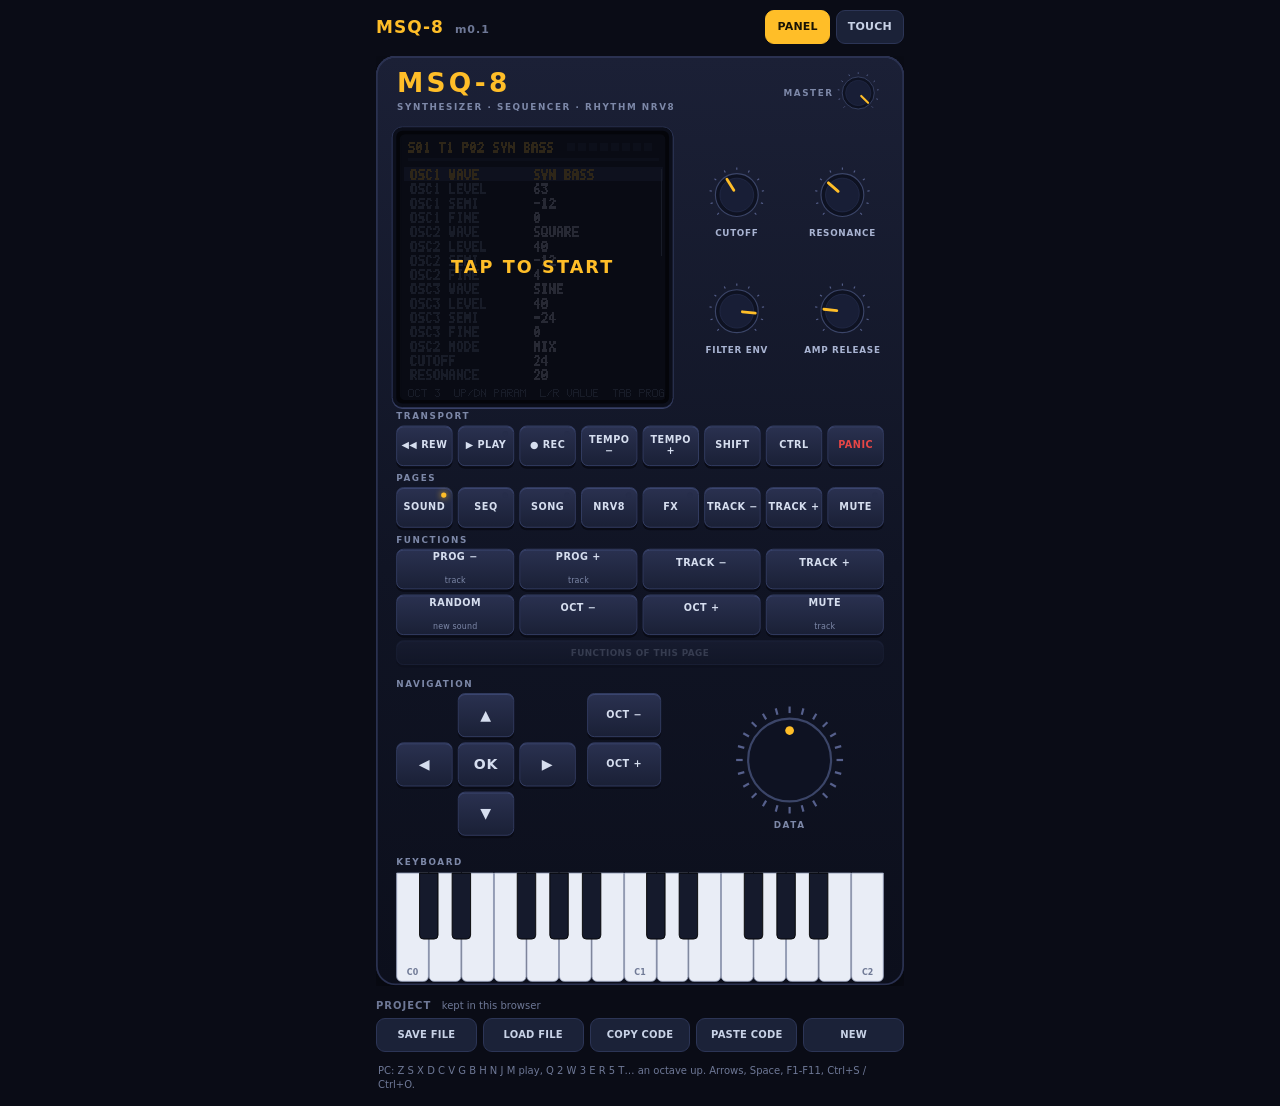
==== msq8-single.html @ dc90cc41 "MSQ-8 web: the built page Co-Authored-By: Claude Sonnet 5.5 <noreply@anthropic.com>" ====
<!doctype html>
<html lang="fr">
<head>
<meta charset="utf-8">
<meta name="viewport" content="width=device-width, initial-scale=1, maximum-scale=1, user-scalable=no, viewport-fit=cover">
<meta name="theme-color" content="#0a0c16">
<meta name="apple-mobile-web-app-capable" content="yes">
<meta name="mobile-web-app-capable" content="yes">
<title>MSQ-8 Synth</title>
<style>
:root {
  --bg: #0a0c16;
  --panel: #12172a;
  --key: #1b2238;
  --key-edge: #2c3556;
  --text: #c8d2e6;
  --dim: #6e7896;
  --amber: #ffbe28;
  --green: #50dc78;
  --red: #e64646;
  --white-key: #e9edf6;
  color-scheme: dark;
  --black-key: #151a2c;
}

* { box-sizing: border-box; }

html, body {
  margin: 0;
  background: var(--bg);
  color: var(--text);
  font: 600 13px/1.2 system-ui, -apple-system, "Segoe UI", Roboto, sans-serif;
  -webkit-tap-highlight-color: transparent;
  -webkit-user-select: none;
  user-select: none;
  overscroll-behavior: none;
}

#app {
  max-width: 520px;
  margin: 0 auto;
  padding-block: max(8px, env(safe-area-inset-top, 0px)) calc(14px + env(safe-area-inset-bottom, 0px));
  padding-inline: 16px;
}

header {
  display: flex;
  align-items: center;
  justify-content: space-between;
  padding: 2px 0 8px;
}
.brand { font-size: 17px; letter-spacing: .06em; }
.brand b { color: var(--amber); }
#ver { color: var(--dim); font-size: 11px; margin-left: 4px; }
.tag { color: var(--dim); font-size: 10px; letter-spacing: .1em; text-transform: uppercase; }
[hidden] { display: none !important; }

.btn {
  appearance: none;
  -webkit-appearance: none;
  min-height: 46px;
  padding: 6px 4px;
  background: var(--key);
  border: 1px solid var(--key-edge);
  border-radius: 9px;
  color: var(--text);
  font: inherit;
  font-size: 12px;
  letter-spacing: .02em;
  touch-action: none;
  cursor: pointer;
}
.btn.small { min-height: 34px; padding: 4px 11px; font-size: 11px; }
.btn.on, .btn:active { background: #3a3220; border-color: var(--amber); color: var(--amber); }
.btn.latched { background: #3a3220; border-color: var(--amber); color: var(--amber); }
.btn.live { background: #17382a; border-color: var(--green); color: var(--green); }
.btn.rec { background: #3c1a1e; border-color: var(--red); color: var(--red); }
.btn.tab-active { background: var(--amber); border-color: var(--amber); color: #1a1405; }
.btn.warn { background: #3c1a1e; border-color: var(--red); color: var(--red); }

#screenwrap { position: relative; }
#screen {
  display: block;
  width: 100%;
  aspect-ratio: 1;
  image-rendering: pixelated;
  background: #000;
  border-radius: 8px;
  border: 1px solid var(--key-edge);
}
#start {
  position: absolute;
  inset: 0;
  width: 100%;
  border: 0;
  border-radius: 8px;
  background: rgba(10, 12, 22, .82);
  color: var(--amber);
  font: 700 22px/1 system-ui, sans-serif;
  letter-spacing: .12em;
}
#start.hidden { display: none; }

.row { display: grid; gap: 6px; margin-top: 8px; }
#pages { display: grid; grid-template-columns: repeat(5, 1fr); gap: 6px; margin-top: 8px; }
#transport { display: grid; grid-template-columns: repeat(7, 1fr); gap: 6px; margin-top: 8px; }

#nav { display: grid; grid-template-columns: 1fr 96px; gap: 8px; margin-top: 8px; align-items: stretch; }
#dpad {
  display: grid;
  grid-template-columns: repeat(3, 1fr);
  grid-template-rows: repeat(3, 50px);
  gap: 6px;
}
#dpad .btn { min-height: 0; font-size: 18px; }
#mods { display: grid; grid-template-rows: 1fr 1fr 1fr; gap: 6px; }

#shortcuts { display: grid; grid-template-columns: repeat(4, 1fr); gap: 6px; margin-top: 8px; }
#shortcuts .btn { font-size: 11px; line-height: 1.15; }
#shortcuts .btn small { display: block; color: var(--dim); font-weight: 500; font-size: 9px; margin-top: 2px; }
#shortcuts .btn.on small { color: var(--amber); }

#keys { margin-top: 10px; }
#pianobar { display: grid; grid-template-columns: 70px 1fr 70px; gap: 6px; align-items: center; margin-bottom: 6px; }
#pianobar .mid { text-align: center; color: var(--dim); font-size: 11px; }
#pianobar .btn { min-height: 34px; }

#piano {
  position: relative;
  display: flex;
  height: 132px;
  touch-action: none;
}
.white {
  flex: 1;
  background: var(--white-key);
  border: 1px solid #9aa3bd;
  border-radius: 0 0 6px 6px;
  color: #707a96;
  font-size: 9px;
  display: flex;
  align-items: flex-end;
  justify-content: center;
  padding-bottom: 4px;
  touch-action: none;
}
.white.on { background: var(--amber); color: #1a1405; }
.black {
  position: absolute;
  top: 0;
  height: 62%;
  width: 5.4%;
  background: var(--black-key);
  border: 1px solid #000;
  border-radius: 0 0 5px 5px;
  z-index: 2;
  touch-action: none;
}
.black.on { background: var(--amber); }

#pads, #stutters { display: grid; grid-template-columns: repeat(4, 1fr); gap: 6px; }
#pads { display: none; }
#pads .label { grid-column: 1 / -1; color: var(--dim); font-size: 10px; letter-spacing: .1em; margin: 6px 0 -2px; }
#pads .btn { min-height: 58px; font-size: 12px; }
.pad0 { border-bottom: 4px solid #eb5046; }
.pad1 { border-bottom: 4px solid #f0963c; }
.pad2 { border-bottom: 4px solid #ebd746; }
.pad3 { border-bottom: 4px solid #eb6eaa; }
.pad4 { border-bottom: 4px solid #50d2dc; }
.pad5 { border-bottom: 4px solid #5a82f0; }
.pad6 { border-bottom: 4px solid #6edc78; }
.pad7 { border-bottom: 4px solid #b478f0; }
.stut { border-top: 3px solid var(--red); }

.hint { color: var(--dim); font-size: 10px; font-weight: 500; margin: 12px 2px 0; line-height: 1.4; }

@media (min-width: 700px) {
  #app { max-width: 560px; }
}

#project { margin-top: 14px; }
#project .label { color: var(--dim); font-size: 10px; letter-spacing: .1em; margin-bottom: 6px; }
#autosaved { color: var(--dim); font-weight: 500; letter-spacing: 0; margin-left: 6px; }
#projbtns { display: grid; grid-template-columns: repeat(5, 1fr); gap: 6px; }
#projbtns .btn { padding-inline: 2px; font-size: 10px; }
#pastebox { display: grid; gap: 6px; margin-top: 8px; }
#code {
  width: 100%;
  min-width: 0;
  resize: vertical;
  background: var(--panel);
  color: var(--text);
  border: 1px solid var(--key-edge);
  border-radius: 8px;
  padding: 8px;
  font: 11px/1.3 ui-monospace, Menlo, Consolas, monospace;
  -webkit-user-select: text;
  user-select: text;
}

/* ---------------------------------------------------------------- the front panel view */
.views { display: flex; gap: 6px; }
#panelview { margin-top: 4px; }
#stage { position: relative; width: 100%; overflow: hidden; }
#device {
  position: absolute;
  top: 0;
  width: 600px;
  height: 1056px;
  transform-origin: 0 0;
  background: linear-gradient(180deg, #1b2036 0%, #101424 55%, #0c0f1c 100%);
  border-radius: 22px;
  box-shadow: inset 0 0 0 2px #2a3150, inset 0 2px 0 #3a4268, 0 12px 30px rgba(0, 0, 0, .5);
}
#device > * { position: absolute; }
.legend {
  color: #7d88a8;
  font: 600 10px/12px system-ui, -apple-system, "Segoe UI", sans-serif;
  letter-spacing: .18em;
  text-transform: uppercase;
  white-space: nowrap;
  pointer-events: none;
}
.legend.logo { font: 800 30px/34px system-ui, -apple-system, "Segoe UI", sans-serif; letter-spacing: .12em; color: var(--amber); }

.bezel { background: #04050a; border: 1px solid #2c3556; border-radius: 12px; box-shadow: inset 0 0 0 4px #0b0e1a, 0 1px 0 #3a4268; }
.bezel canvas { position: absolute; width: 300px; height: 300px; image-rendering: pixelated; border-radius: 4px; background: #000; }
.pstart {
  position: absolute;
  inset: 8px;
  border: 0;
  border-radius: 6px;
  background: rgba(10, 12, 22, .85);
  color: var(--amber);
  font: 700 20px/1 system-ui, sans-serif;
  letter-spacing: .12em;
}
.pstart.hidden { display: none; }

.pbtn {
  display: flex;
  align-items: center;
  justify-content: center;
  flex-direction: column;
  gap: 2px;
  text-align: center;
  padding: 2px;
  background: linear-gradient(#2a3150, #1a2036);
  border: 1px solid #38426a;
  border-radius: 8px;
  color: #d6deef;
  font: 700 11px/1.1 system-ui, -apple-system, "Segoe UI", sans-serif;
  letter-spacing: .05em;
  box-shadow: 0 3px 0 #090b16, inset 0 1px 0 #3b4670;
  touch-action: none;
  cursor: pointer;
  -webkit-user-select: none;
  user-select: none;
}
.pbtn.on { transform: translateY(2px); box-shadow: 0 1px 0 #090b16; border-color: var(--amber); color: var(--amber); }
.pbtn.latched { border-color: var(--amber); color: var(--amber); background: linear-gradient(#3a3220, #2a2416); }
.pbtn.warn { color: var(--red); }
.pbtn.empty { opacity: .28; pointer-events: none; }
.pbtn.more { font-size: 10px; color: #9aa6c6; }
.pbtn.dp { font-size: 16px; }
.pbtn .leg { pointer-events: none; }
.pbtn .hint { color: #7d88a8; font-weight: 500; font-size: 9px; letter-spacing: .02em; pointer-events: none; }
.pbtn .led { position: absolute; top: 5px; right: 6px; width: 6px; height: 6px; border-radius: 50%; background: #262d4a; pointer-events: none; }
.pbtn.green .led.lit { background: var(--green); box-shadow: 0 0 7px var(--green); }
.pbtn.red .led.lit { background: var(--red); box-shadow: 0 0 7px var(--red); }
.pbtn.amber .led.lit { background: var(--amber); box-shadow: 0 0 7px var(--amber); }
.pbtn { position: absolute; }

.knob, .wheel { touch-action: none; cursor: ns-resize; -webkit-user-select: none; user-select: none; }
.wheel { cursor: ew-resize; }
.knob svg, .wheel svg { display: block; width: 100%; height: 100%; overflow: visible; }
.kb { fill: #0e1222; stroke: #3b4568; stroke-width: 2; }
.hi { fill: #181e36; stroke: #2a3354; stroke-width: 1; }
.tick { stroke: #56608c; stroke-width: 2; }
.ptr { stroke: var(--amber); stroke-width: 5; stroke-linecap: round; }
.dot { fill: var(--amber); }
.klabel {
  text-align: center;
  font: 600 10px/1.15 system-ui, -apple-system, "Segoe UI", sans-serif;
  color: #a9b4d2;
  letter-spacing: .08em;
  text-transform: uppercase;
  pointer-events: none;
}

.pkeys { display: flex; touch-action: none; }
.pkeys .white { height: 124px; }
.pkeys .black { height: 76px; width: 22px; }
.ppads { display: grid; grid-template-columns: repeat(4, 134px); grid-template-rows: 54px 54px 22px 54px 54px; gap: 6px; touch-action: none; }
.ppads .legend { align-self: end; }
.ppad {
  display: flex;
  align-items: center;
  justify-content: center;
  background: linear-gradient(#2a3150, #1a2036);
  border: 1px solid #38426a;
  border-radius: 8px;
  color: #d6deef;
  font: 700 13px/1 system-ui, sans-serif;
  letter-spacing: .06em;
  box-shadow: 0 3px 0 #090b16;
  touch-action: none;
  cursor: pointer;
}
.ppad.on { transform: translateY(2px); box-shadow: none; color: var(--amber); border-color: var(--amber); }
</style>
</head>
<body>
<div id="app">
  <header>
    <div class="brand"><b>MSQ-8</b> <span id="ver"></span></div>
    <div class="views" role="group" aria-label="View">
      <button class="btn small" id="vPanel" type="button">PANEL</button>
      <button class="btn small" id="vTouch" type="button">TOUCH</button>
    </div>
  </header>

  <div id="touchview">
    <div id="screenwrap">
      <canvas id="screen" width="240" height="240"></canvas>
      <button class="js-start" id="start" type="button">TAP TO START</button>
    </div>

    <nav id="pages" aria-label="Pages"></nav>

    <section id="transport" aria-label="Transport"></section>

    <section id="nav" aria-label="Navigation">
      <div id="dpad"></div>
      <div id="mods"></div>
    </section>

    <section id="shortcuts" aria-label="Raccourcis"></section>

    <section id="keys" aria-label="Clavier">
      <div id="pianobar"></div>
      <div id="piano"></div>
      <div id="pads"></div>
    </section>
  </div>

  <div id="panelview" hidden>
    <div id="stage"><div id="device"></div></div>
  </div>

  <section id="project" aria-label="Projet">
    <div class="label">PROJECT <span id="autosaved">kept in this browser</span></div>
    <div id="projbtns">
      <button class="btn small" id="btnSave" type="button">SAVE FILE</button>
      <button class="btn small" id="btnLoad" type="button">LOAD FILE</button>
      <button class="btn small" id="btnCopy" type="button">COPY CODE</button>
      <button class="btn small" id="btnPaste" type="button">PASTE CODE</button>
      <button class="btn small" id="btnNew" type="button">NEW</button>
    </div>
    <div id="pastebox" hidden>
      <textarea id="code" rows="4" spellcheck="false" autocomplete="off" placeholder="Paste a project code here"></textarea>
      <button class="btn small" id="btnCodeLoad" type="button">LOAD THIS CODE</button>
    </div>
  </section>

  <p class="hint">PC: Z S X D C V G B H N J M play, Q 2 W 3 E R 5 T… an octave up. Arrows, Space, F1-F11, Ctrl+S / Ctrl+O.</p>
  <input type="file" id="file" accept=".msq8,.txt,application/octet-stream,text/plain" hidden>
</div>
<script>window.MSQ_WASM_B64 = "AGFzbQEAAAABsQEbYAN/f38Bf2ADf35/AX9gAX8Bf2AEf35/fwF/YAR/f39/AX9gAABgAX8AYAABf2ACf38AYAV/f39/fwBgA39/fwBgAn9/AX9gB39/f39/f38Bf2AEf39/fwBgB39/f39/f38AYAV/f39/fwF/YAJ/fwF9YAF/AX1gBn9/f39/fwBgA39/fwF9YAF8AX1gAn1/AX9gAX0BfWACf30BfWACfX0BfWACfH8BfGADf35/[base64]/AUGAgMAAC38AQQALB/[base64]/[base64]/[base64]/WAAGpBIBCKgYCAAAsQAEHQxtWAACAAEIyBgIAACxwAQdDG1YAAEI2BgIAAQwAAekSUQwAAAD+S/AALrRICCX8FfSOAgICAAEGACGsiACSAgICAAAJAQQAtALCU9YAADQBBueAAIQFBwJT1gAAhAkEAIQMDQAJAAkAgA0EecUEERw0AQcAAQSAgA0EERhshBEEAIQUgACEGA0AgBkMAAIA/QwAAgL8gBSAESRs4AgAgBkEMakMAAIA/QwAAgL8gBUEDaiAESRs4AgAgBkEIakMAAIA/QwAAgL8gBUECaiAESRs4AgAgBkEEakMAAIA/[base64]/AsAQQEhB0ECIQgDQCAHsyEJAkACQAJAAkACQAJAAkACQAJAAkACQAJAAkACQAJAAkACQAJAAkACQAJAAkACQAJAAkACQAJAAkACQAJAAkACQCADDiAAAQIDHx8EBQYHCAkKCwwNDg8QHxESExQVFhcYGRobHB8LIAdBAUcNHkMAAIA/IQoMHQtDAACAPyAJlSEKDBsLIAdBAXFFDRxDAACAPyAJlSEKDBoLIAdBAXFFDRtDAACAPyAHIAdss5UiCowgCiAHQQJxGyEKDBkLIAdBCEsNGkGvASAHQX9qIgVB/wFxdkEBcUUNGiAFQQJ0QeCZwIAAaioCACEKDBkLIAdBCEsNGUGVASAHQX9qIgVB/wFxdkEBcUUNGSAFQQJ0QYCawIAAaioCACEKDBgLIAdBDksNGEEBIAd0QaqSAXFFDRhDAACAPyAJQ5qZGT6UQwAAgD+SlSEKDBYLIAlDCtejvJRDAACAP5JDAACAPyAJQ2Zmpj+UlZQhCgwVC0MAAIA/Q2Zm5j4gB0EBcRsgCZUiCkOamZk+lCAKIAdBDksbIQoMFAtDAAAAACEKAkAgB0EBcUUNAEMAAIA/IAlDzcxMPxCygYCAAJUhCgsgB0EVTQ0TDBULQwAAgD8gCZUgB0F7arJDAABAQJUiCiAKjJQQsIGAgABDMzOzP5RDzczMPpKUIQoMEgsgB0EFSw0TQRcgB0F/aiIFQf8BcXZBAXFFDRMgBUECdEGgmsCAAGoqAgAhCgwSC0MAAIA/IQoCQAJAIAdBf2oOChMUFAEUFBQUFAAUC0OPwvU9IQoMEgtDzcwMPyEKDBELIAdBB0sNEUHvACAHQX9qIgVB/wFxdkEBcUUNESAFQQJ0QbSawIAAaioCACEKDBALAkAgB0ECTw0AQ83MTD4hCgwQC0MAAIA/IAlDmpkZPxCygYCAAJUgB0F5arJDAADAQJUiCiAKjJQQsIGAgACUIQoMDgtDAAAAACEKAkAgB0EDcUEBRw0AQwAAgD8gCZGVIQoLIAdBIU0NDQwPCyAHQRdLDQ5BASAHdEGu0agEcUUNDkMAAIA/IAlDzczMPhCygYCAAJUhCgwMCwJAIAdBeGpBDEsNAEMAAIA/IAlDmpmZPhCygYCAAJVDAAAAP5QhCgwMCyAHQQRPDQ1DzcxMPiEKDAwLIAdBAXENDEMAAIA/IAmVIQoMCgsgB0ERTw0LQwAAgD8hCgwKCyAHQQ1LDQpBASAHdEGi0QBxRQ0KQwAAgD8gCZUhCgwICyAHQQhLDQlDAACAPyAHIAdss5UhCgwHCwJAIAdBAUYNAENmZmY/IAmVIQoMBwtDAACAPyEKDAcLIAlDAADcQpQiCkMAAJbEkkMAAFxDlSILIAuMlBCwgYCAAEMzMzM/lCAKQwAASMSSQwAAIEOVIgogCoyUELCBgIAAkiAJQ83MTD2UQwAAgD+SlSEKDAULIAlDAADcQpQiCkMAAPrEkkMAAIJDlSILIAuMlBCwgYCAAEOamRk/lCAKQwAAyMOSQwAA8EKVIgogCoyUELCBgIAAkiAJQ83MTD2UQwAAgD+SlSEKDAQLIAlDAADcQpQiCkMAQBzFkkMAAJZDlSILIAuMlBCwgYCAAEOamRk/lCAKQwAAlsOSQwAAyEKVIgogCoyUELCBgIAAkiAJQ83MTD2UQwAAgD+SlSEKDAMLIAlDAADcQpQiCkMAAGHEkkMAACBDlSILIAuMlBCwgYCAAEMzMzM/lCAKQwAA+sOSQwAAAkOVIgogCoyUELCBgIAAkiAJQ83MTD2UQwAAgD+SlSEKDAILIAlDAADcQpQiCkMAAC/EkkMAAAxDlSILIAuMlBCwgYCAAEMAAAA/[base64]/kKUIglDAAAAv0MAAAA/[base64]/gA7AAkCQAJAAkACQAJAAkAgAUEGbw4FAAECAwQFCyAAQR46ABggAEGoHDsAFiAAQYK80Ac2ABEgAEKB/oDQn+CNgAc3AAkgAEEALQDclMCAADoACCAAQQApANSUwIAANwAADwsgAEEMOgAnIABBlig7ACUgAEGUCjsAIiAAQQw6ACAgAEGeKDsAHiAAQb/[base64]/7wwQI2ABogAEEKOgAYIABBrQY7ABYgAEGY0DA2ABEgAEKf/oDYr8OMgAU3AAkgAEGSDDsAKCAAQQAvAJ2KwIAAOwAEIABBACgAmYrAgAA2AAAPCyAAQtOyuZqEhJMiNwAAIABBBzoADyAAQYH+ADsADSAAQYHQADYACSAAQQo6ABggAEKAgICAgKDAmwY3ABAPCyAAQTI6ACwgAEEMOgAYIABBtAQ7ABYgAEEANgARIABCj/6AgODBh4YCNwAJIABCxdzAypTI0yc3AAAgAEEZOgAgIABBptoAOwAeIABBv9A8NgAaC+MCAQZ/I4CAgIAAQRBrIgEkgICAgAAQm4CAgAAgAEEAQdzZDPwLACAAQRA2AtDZDEEBIQJBACEDQQAhBANAIAAgA2ohBQJAAkAgAkF/[base64]//gA7ALgOIABCv/78+fPnz58/NwCwDiAAQboOahCUgYCAACAAQfAOahCVgYCAACABQRBqJICAgIAAC/oHAQp/[base64]/QQBBAEGAgICAeCAALQDp1QwbIAAoAvDVDGoiB0F/[base64]/[base64]/[base64]/ag4CAAECC0MAAIA/IAsgC5KTIQsMAgtDAACAP0MAAIC/IAtDAAAAP10bIQsMAQsgC0MAAIBAlEMAAIC/[base64]/QwAAoEFDAABhRiATIAktAAKzQwAAcMKSQwAAQEGVIA4tABmzQwAAfEKVlCAOLQAWs0MAAHxClUMAABhBlCAJKgIcIA4sABiyQwAAfEKVlEMAAABBlJKSkhCvgYCAAEMAAPBBlCITIBNDAABhRl4bIhMgE0MAAKBBXRtD2w/JwJRDAAD6RpUQsIGAgACTIhMgE0MAAEA/XhshEyAUIA4tAC2zQwAAfEKVIBUgCSoCGCIhICGUIA4tACyzQwAAfMKVIAktAAOzQwAA/sKVQwAAgD+SlEMAAIA/kpSUlJRDmpmZPpQhIiALIA+zIBCykiASskMAAMhClZKSQwAAisKSQwAAQEGVEK+BgIAAQwAA3EOUQ28SA0iU/AEhIyALIBizIBmykiAaskMAAMhClZKSQwAAisKSQwAAQEGVEK+BgIAAQwAA3EOUQ28SA0iU/AEhJCALIB2zIB6ykiAfskMAAMhClZKSQwAAisKSQwAAQEGVEK+BgIAAQwAA3EOUQ28SA0iU/[base64]/wFxaiwAACEaIBsgDmosAAAhHCAgIA9BGHYiDkEBakH/AXFqLAAAIR0gICAOaiwAACEeIAkgDyAlaiIfNgIUIAkgECAkaiIXNgIQIAkgESAjaiIONgIMIB2yIB6yIiyTIA9BCHZB//8DcbNDAACAN5SUICySQwQCATyUISwgGrIgHLIiLZMgEEEIdkH//wNxs0MAAIA3lJQgLZJDBAIBPJQhLSAYsiAZsiIukyARQQh2Qf//A3GzQwAAgDeUlCAukkMEAgE8lCEuAkACQAJAAkAgKw4CAAIBCyAOIBFPDQBBACEXIAlBADYCEAsgLCAolCAuICaUICcgLZSSkiEsDAELICcgLiAtlJRDAADAP5QgKCAslJIhLAsgCSATICogC5QgLEMAAAA/lJIiLCAsi0MAAIA/kpUgIZOUICGSIiE4AiQgCSATICEgFZOUIBWSIhU4AiggCSATIBUgFJOUIBSSIhQ4AiwgCSATIBQgC5OUIAuSIgs4AjAgAyASaiIRICIgC5QgKZQgESoCAJI4AgAgDiERIBchECAfIQ8gEkEEaiISQcAARw0ACwsgDUEBaiINQQhHDQALIAxB/wFxsyETAkAgBiAFQRAQn4GAgAAiC0MAAIA/[base64]/QwAAgD8gC0MAAMA/lCILIAuLQwAAgD+SlUOambk/lCILIAtDAACAP14bIgsgC0MAAIC/XRuUQwAA+kaU/[base64]/[base64]/[base64]/[base64]/[base64]/Sw0AIAFBrdq0ATYAACABDwsgASAAIABB/wFxQQxuIgJBDGxrQf8BcUECdCgC8JzAgAAiAy0AADoAACADLQABIQMgAUEAOgADIAFBMCACQS9qIABBDEkbOgACIAEgAzoAASABCxEAQYADIAAtAAJuIAAtAAFsCyQAAkAgAC0AAA0AQQAPCyAALQABIAAtAANsQYADIAAtAAJubAuiBAEGfwJAIAAoAoi/ByIHQaCcAUkNACAAQQE6AJO/B0F/[base64]///[base64]/ACAIQf8ASBs6AAAgCUHMFWogBToAACAAIAAoAoi/B0EBajYCiL8HIAsgCy8BAEEBajsBACAKC/QCAQR/[base64]/[base64]/[base64]/aiIFDQALCwJAIAAoAoi/ByADIAAgAUEubGogAkEBdGoiBS8BHiIEamtBBmwiBkUNACAAIANBBmxqQcgVaiIDIAMgBEEGbGogBvwKAAALIAVBADsBHiAAIAAoAoi/ByAEazYCiL8HCwuhAwECf0EAIQEgAEEAQcCTCPwLACAAQZHpl6oCNgKUvwcgAEECOgCPvwcgAEH/[base64]/wdqEJiBgIAAIABByIIIahCYgYCAACAAQcmFCGoQmIGAgAAgAEHKiAhqEJiBgIAAIABBy4sIahCYgYCAACAAQf8BOgDOjggDQCAAIAFqIgJBAWpBhAg7AAAgAkEvakGECDsAACACQQ5qQr/+/Pnz58+fPzcAACACQQRqQYHwATsBACACQd0AakGECDsAACACQTxqQr/+/Pnz58+fPzcAACACQTJqQYHwATsBACACQeoAakK//vz58+fPnz83AAAgAkHgAGpBgfABOwEAIAFBigFqIgFByBVHDQALC44BAAJAIAFBO0sNACAAIAFBLmxqIgFBAToAACABIAMgAyADQQQgA0EIRhsgA0ECRhsgA0EQRhsiAzoAAiABIAJBASACQQFKGyICQRAgAkEQSBsiAjoAASABIARB//8DQYADIANB/wFxbiACbG4iA0HjACADQeMASRsiAyAEIANIGyIDQQEgA0EBShs6AAMLC4oDAQh/AkAgAUE7Sw0AIABByBVqIQIgACABQS5saiIDQR5qIQRBACEFA0BBACEGAkAgAUUNAEEAIQYgACEHIAEhCANAIAYgB0Eeai8BAGogB0Egai8BAGogB0Eiai8BAGogB0Ekai8BAGogB0Emai8BAGogB0Eoai8BAGogB0Eqai8BAGogB0Esai8BAGohBiAHQS5qIQcgCEF/aiIIDQALCwJAIAVFDQAgBiAELwEAaiEGIAVBAUYNACAGIAMvASBqIQYgBUECRg0AIAYgAy8BImohBiAFQQNGDQAgBiADLwEkaiEGIAVBBEYNACAGIAMvASZqIQYgBUEFRg0AIAYgAy8BKGohBiAFQQZGDQAgBiADLwEqaiEGCwJAIAAoAoi/ByAGIAQgBUEBdGoiCC8BACIHamtBBmwiCUUNACACIAZBBmxqIgYgBiAHQQZsaiAJ/AoAAAsgCEEAOwEAIAAgACgCiL8HIAdrNgKIvwcgBUEBaiIFQQhHDQALIANBADoAAyADQQA6AAALC1wBAX9BfyECAkAgAUE7Sw0AIAAgAUEubGoiAS0AAEUNAEH//wNBgAMgAS0AAm4gAS0AAWxuIgBB4wAgAEHjAEkbIAEtAAMiAE0NACABIABBAWo6AANBACECCyACC5MFAQ1/[base64]//A3EgBGpPDQAgBiAEQQZsaiECIAQhCgNAAkAgAi8BACACQX5qLwEAIg5qIAVNDQAgAiAFIA5rOwEAIAsvAQAhDQsgAkEGaiECIApBAWoiCiAEIA1B//8DcWpJDQALCyAJQQFqIglBCEcNAAtBACECIAAoAtSOCCAFSQ0AQQAhAiAAQQA2AtSOCAsgAgtjACABQQAgAUEAShsiAUE7IAFBO0gbIQECQAJAIAAtAJC/B0UNACAALQC43gcNASAAQX8gASABIAAtAIy/B0YbOgCNvwcPCyAAQQA2AtSOCCAAIAE6AIy/ByAAQQA6ALjeBwsL4QEBBH8CQCAALQCQvwcNAAJAIAAtALjeB0UNACAAIAAtALneB0EUcEHIAWxqIgItAJi/ByIDRQ0BIAJBmL8HakECaiECQQAhBAJAA0AgACACLQAAQTxwIgVBLmxqLQAADQEgAkECaiECIARBAWoiBCADSQ0ADAMLCyAAQQA6ALveByAAIAQ6ALreByAAQQA2AtSOCCAAIAU6AIy/BwsCQCAAIAAtAIy/[base64]//[base64]/wE6AI2/ByAAIAM6AIy/[base64]/AFxIQcgBUEubCAAakEkaiEBQQAhCQNAIAMgAUF6ai8BAGogAUF8ai8BAGogAUF+ai8BAGogAS8BAGohAyABQQhqIQEgByAJQQRqIglHDQALIApFDQELIAVBLmwgCUEBdGogAGpBHmohAQNAIAMgAS8BAGohAyABQQJqIQEgCkF/aiIKDQALCyALQQA6AAACQCADIAMgBiAIQQF0ai8BHiIKak8NACADQQZsIABqQcwVaiEBIAstAAJB/[base64]/BwJAAkAgAC0AuN4HRQ0AAkACQCAAIAAtALneB0EUcEHIAWxqIgItAJi/[base64]/[base64]/AkACQCADQQFIDQAgAEHkjghqIQQgAEGYvwdqIQUgAEHgkghqIQYgAEHIFWohByAAQbzeB2ohCCAAQeCOCGohCQNAIAAtAJC/[base64]/B0F/ajYCiL8HIBUgFS8BAEF/ajsBACAXIAsgFkF/aiIWakkNAAsgGCEWDAELIBIgFGotAAANACAXIBhPDQADQCAAKALUjgggByAXQQZsaiIVLwEARw0BAkAgFS8BAkUNACAALQCMvwchGUEAIRBBfyEOIAQhDUF/[base64]/[base64]/wFxIA5JDQBBACENIBctAAFFDQILAkAgACARIA1B/wFxQQF0ai0AAEE8cCIUQS5sai0AAA0AIBBBf2oiEEUNAgwBCwsgACAUOgCMvwcgACANOgC63gcMAwsgACANOgC63gcMAQsCQCAALACNvwciDUEASA0AIABB/wE6AI2/ByAAIA06AIy/BwwCCyAPLQAEDQELIAAgARC3gICAAAsgACAAKgLcjghDAGDqSSAAIAAtAIy/B0EubGotAAUiDUEUIA1BFEsbs0MAAMBClJWSIgo4AtyOCCAKQwAAAABfDQALIAAtAJC/[base64]/B0UNACAALQCRvwdFDQMCQAJAIAAtAJK/[base64]/SQ0EIAAgBCAALQCOvwcgB0EAIAEgAhCtgICAAEEASA0EIABB4JIIaiAFQQZsaiIFQQE6AAAgBSAHOwEEIAUgAToAAiAFIAAtAI6/BzoAAQ8LIAVB/wFxDQEMAgsgAUF/akH+AEsNAiADRQ0CIAAtAI+/[base64]/AXFsQYADIANB/wFxbmwiBkwiAw0AIARBO0sNAEEAIQoCQCAFLQADIgNB//8DQYADIAUtAAJuIAUtAAFsIg1uIgdB4wAgB0HjAEkbIg5PDQACQAJAA0AgDCANIANBAWoiA0H/AXEiB2wiBkwNASAHIA5B/wFxTw0CDAALCyAFIAM6AANBASEDDAILIAUgAzoAAwtBACEDCyAGIAtMDQIgBEE7Sw0CIAAtAI6/ByIHQQdLDQIgCiABRSALQQBIcnINAiALIAUtAAEgBS0AA2xBgAMgBS0AAm5sTw0CIAAgBCAHIAtB//8DIAtrIAggBiALayADGyIFQQEgBUEBShsiBSAFIAtqQf//[base64]/[base64]/aiECIANBAXYhBCAGQQZsIABqQcoVaiEHA0ACQCAEIAdBfmoiCi8BAGoiCCAIIANwayIIIAlJDQAgAiACIANvayEICyAKIAg7AQACQCAIIAcvAQBqIAlMDQAgByAJIAhrOwEACyAHQQZqIQcgAUF/aiIBDQALCyAGQQFqIgogC08NACAAQcgVaiEEIAZBBmwgAGpBzhVqIQMDQCAEIApBBmxqIgcoAQIhACAHLwEAIQIgCiEJAkAgCiAGTQ0AIAJB//[base64]/[base64]/aiIGDQALCyAEIAQgACABQS5saiACQQF0ai8BHiIFaiIGTw0AAkAgBUEBcUUNACAAIARBBmxqIgcgAyAHLQDMFWoiB0EBIAdBAUobIgdB/wAgB0H/AEgbOgDMFSAEQQFqIQQLIAVBAUYNACAGIARrIQYgBEEGbCAAakHSFWohBQNAIAUgAyAFLQAAaiIEQQEgBEEBShsiBEH/ACAEQf8ASBs6AAAgBUF6aiIEIAMgBC0AAGoiBEEBIARBAUobIgRB/wAgBEH/AEgbOgAAIAVBDGohBSAGQX5qIgYNAAsLC6gDAQV/AkAgAUE7Sw0AIAJBB0sNACADQQdLDQAgAiADRg0AQQAhBAJAIAFFDQAgACEFIAEhBgNAIAQgBUEeai8BAGogBUEgai8BAGogBUEiai8BAGogBUEkai8BAGogBUEmai8BAGogBUEoai8BAGogBUEqai8BAGogBUEsai8BAGohBCAFQS5qIQUgBkF/[base64]/aiIGDQALCwJAIAAoAoi/ByAEIAAgAUEubGogA0EBdGoiBi8BHiIFamtBBmwiB0UNACAAIARBBmxqQcgVaiIEIAQgBUEGbGogB/wKAAALIAZBADsBHiAAIAAoAoi/ByAFazYCiL8HIAAgASACIAMQwICAgAALC5wDAQx/AkAgACABQS5saiIEIAJBAXRqQR5qLwEAIgVFDQAgAkH8////[base64]/aiIPDQALCyAAIAEgAyAIIA5BBmxqIA1BBmxqIgQvAQAgBC8BAiAELQAEIAQtAAUQrYCAgABBAEgNASANQQFqIg0gBUcNAAsLCy8AAkAgAUE7Sw0AIAJBB0sNACADQQdLDQAgAiADRg0AIAAgASACIAMQwICAgAALC9kRAQt/IAAQsICAgAAgAEEoOgARIABBqNoAOwAPIABBgYCMEDYBBiAAQYGIkBA2AQAgAEHCFWohASAAQcgVaiECIABBHmohA0EAIQQDQAJAIARBAnQoAqCdwIAAIgVBgH9qQYF/SQ0AIAAtAABB/wFxRQ0AIARBMGwiBiAALQABIAAtAANsQYADIAAtAAJubE8NAAJAIAAoAoi/ByIHQaCcAUkNACAAQQE6AJO/BwwBCwJAAkAgAy8BACIIRQ0AIAEgCEEGbGohCSAGQf//A3EhCgNAIAkvAQAgCk0NAiAJQXpqIQkgCEF/aiIIDQALC0EAIQgLIAIgCEEGbGohCQJAIAcgCGtBBmwiCEUNACAJQQZqIAkgCPwKAAALIAlBKDsBAiAJIAY7AQAgCUHQAEHzACAEQQFxGzoABSAJIAU6AAQgACAAKAKIvwdBAWo2Aoi/ByAAIAAvAR5BAWo7AR4LIARBAWoiBEEQRw0ACyAAQcIVaiELQQAhCQNAAkAgAC0AAEUNACAJQQdxQQJ0KALgncCAAEF+QQAgCUEPSxtqIgZBgH9qQYF/SQ0AIAlBGGwiByAALQABIAAtAANsQYADIAAtAAJubE8NAAJAIAAoAoi/ByIBQZ+cAUsNACAALwEeIgogAC8BICIEaiEIAkAgBEUNACALIAhBBmxqIQQgB0H//wNxIQUDQCAELwEAIAVNDQEgBEF6aiEEIAhBf2oiCCAKSw0ACyAKIQgLIAIgCEEGbGohBAJAIAEgCGtBBmwiCEUNACAEQQZqIAQgCPwKAAALIARBFDsBAiAEIAc7AQAgBEHGAEHfACAJQQFxGzoABSAEIAY6AAQgACAAKAKIvwdBAWo2Aoi/ByAAIAAvASBBAWo7ASAMAQsgAEEBOgCTvwcLIAlBAWoiCUEgRw0ACyAAQcIVaiEHQQAhCANAAkAgCEECdCgCgJ7AgAAiBUGAf2pBgX9JDQAgAC0AAEH/AXFFDQAgAC0AAUUgAC0AA0VyDQACQCAAKAKIvwciBkGfnAFLDQAgAC8BHiAALwEgaiIKIAAvASIiCWohBAJAIAlFDQAgByAEQQZsaiEJA0AgCS8BAEUNASAJQXpqIQkgBEF/aiIEIApLDQALIAohBAsgAiAEQQZsaiEJAkAgBiAEa0EGbCIERQ0AIAlBBmogCSAE/AoAAAsgCUGAgPALNgEAIAlB0AA6AAUgCSAFOgAEIAAgACgCiL8HQQFqNgKIvwcgACAALwEiQQFqOwEiDAELIABBAToAk78HCyAIQQFqIghBA0cNAAsgAEHCFWohB0EAIQQDQAJAIARBAnQoAoyewIAAIgVBgH9qQYF/SQ0AIAAtAABB/[base64]/B0EBajYCiL8HIAAgAC8BIkEBajsBIgwBCyAAQQE6AJO/BwsgBEEBaiIEQQNHDQALIABBwhVqIQFBACEIA0ACQCAIQQxsIgkoAqCewIAAQYADbCAJKAKknsCAAGoiBEEASA0AIAkoAqiewIAAIgZBgH9qQYF/SQ0AIAAtAABB/[base64]/wNLGzsBAiAJIAQ7AQAgCUHaADoABSAJIAY6AAQgACAAKAKIvwdBAWo2Aoi/[base64]/gBqQf8BcUGBAUkNACAALQAuQf8BcUUNACAJQX1qLwEAIQUgCS0AACEGIAAtAC8gAC0AMWxBgAMgAC0AMG5sIAlBe2ovAQAiCk0NACAAQQEgByAKIApB//8DcyAFQf//A3EiBUEBIAVBAUsbIgUgBSAKakH//wNLGyAIQX5qIAYQrYCAgAAaCyAJQQZqIQkgBEF/aiIEDQALCyAHQQFqIgdBCEcNAAsgAEGAhIQINgGavwcCQCAALQCYvwdBAksNACAAQQM6AJi/BwsgAEHkADoA8d8HIABB/wA6AJHfByAAQe4AOgD53gcgAEHkADoA4d4HIABB5AA6ANXeByAAQeQAOgDJ3gcgAEH/ADoAvd4HIABBAToAmb8HIABBgAI7AZ6/ByAAQekAOgDH3wcgAEHpADoAu98HIABB6QA6AK/fByAAQekAOgCj3wcgAEHaDjsBqOEHIABB2gA6AJ/hByAAQd/[base64]/[base64]/[base64]/aiISDQALCwJAIAAoAoi/ByARIAUgAkEBdGoiEi8BACIEamtBBmwiEEUNACAAIBFBBmxqQcgVaiIRIBEgBEEGbGogEPwKAAALQQAhCSASQQA7AQAgACAAKAKIvwcgBGs2Aoi/BwJAAkAgAy0AAA0AQYADIAMtAAJuIQ8gAy0AASERDAELIAMtAAEiESADLQADbEGAAyADLQACbiIPbCEJCwJAAkAgAkEDSg0AIAIhBCAAQZS/[base64]/AgAAhEAJAAkAgEkEASA0AIBIgEG4hFQwBC0EAIBAgEkF/c2ogEG5rIRULIBVBDGwgAC0Az44IaiANQQdsIBIgFSAQbGtqQfCewIAAai0AAGpBJGohEiAREKSAgIAAQQh2IRACQAJAIBQNACAQQRFwQe4AaiEQDAELIBBBFHBBywBqIRALIAAgASACIAQgCyASIBAQxYCAgAALIAQgE2oiBCAJSQ0ADAQLCyAAQZS/B2oiEhCkgICAACEEIAlFDQIgD0ECdiIVQQdsQQpuIQUgBEEDdkHgAHFBoJ/AgABqIQ5BACEEQQAhEUEAIQ0DQAJAIAQgC3ANACASEKSAgIAAQQh2QQZwQQJ0KALYoMCAACENCwJAIBIQpICAgABBCHZB5ABwQQxJDQAgAC0A0I4IQQVwIg8tAJOfwIAAIRACQAJAIA4gEUEHcUECdGooAgAgDWoiE0EASA0AIBMgEG4hFAwBC0EAIBAgE0F/[base64]/[base64]/AgAAhEwJAAkAgFEEASA0AIBBB/wFxIBNuIRQMAQtBACAQQX9zIBNqQf//[base64]/akEMcEH0AGohBQsgAUE7Sw0AIAJBB0sNACAFQQFIDQAgAyAHLQABIActAANsQYADIActAAJubE8NACAAIAEgAiADQf//AyADayAIIANrIAQgBCADaiAISxsiB0EBIAdBAUsbIgcgByADakH//wNLGyAFIAYQrYCAgAAaCwtPACABQQAgAUEAShsiAUEPIAFBD0gbIQECQCAALQCQvwdFDQAgAEF/IAEgASAALQDMjghGGzoAzo4IDwsgACABOgDMjgggAEH/AToAzo4IC44BAQJ/AkAgAC0AkL8HRQ0AIAFBB0sNACAALQCRvwdB/wFxRQ0AIAAgAC0AzI4IQYEDbGpBvN4HaiIDLQAAIgRFDQACQAJAIAAoAtSOCCIADQBBACEADAELIABBC2pBGG4hAAsgAyABQTBsaiAAIARwQQNsaiACQQEgAkEBShsiAEH/ACAAQf8ASBs6AAELCyIAIAAgAC0AzI4IQYEDbGpBvN4HaiAAQZS/[base64]/ByIBSw0AIABBmL8HaiEFAkAgAiABRw0AIAUgAUEBajoAAAsgBSACQQF0aiICIAM6AAIgAiAEQQEgBEEBShsiBUHjACAFQeMASBs6AANBACEFCyAFC6IBAQF/QX8hBQJAIAJBAEgNACABQRNLDQAgA0E7Sw0AIAAgAUHIAWxqIgAtAJi/ByIBQeIASw0AIAEgAkkNACAAQZi/B2oiACACQQF0aiEFAkAgASACa0EBdCICRQ0AIAVBBGogBUECaiAC/AoAAAsgBSAEQQEgBEEBShsiAkHjACACQeMASBs6AAMgBSADOgACIAAgAUEBajoAAEEAIQULIAULkgEBAn9BfyEDAkAgAUETSw0AIAJBAEgNACACIAAgAUHIAWxqIgQtAJi/ByIBTw0AIARBmL8HaiEDAkAgASACQX9zakEBdCIERQ0AIAMgAkEBdGoiAkECaiACQQRqIAT8CgAACyADIAFBf2o6AABBACEDIAFBfmoiAkH/AXEgAC0Aut4HTw0AIAAgAjoAut4HCyADC+YBAQV/QQAhAgJAIAFBE0sNACAAIAFByAFsaiIDLQCYvwciBEUNAEEAIQJBACEFAkAgBEEBRg0AIARBAXEhBiAEQf4BcSEEIAFByAFsIABqQZ2/[base64]/B2otAAZBKHBBLmxqCyUAIABBCGpBAEHUhAf8CwAgAEEDNgIQIAAgAjYCBCAAIAE2AgALDAAgACABQQVvNgIICxUAIAAgASAAKAIMakElakElbzYCDAvqAQIDfwF+IAAoAgAgACgCBCICIAItAIy/[base64]//A3EgAGo6AAAPCyADIAEgACwABiICIAEgAkobIgIgACwAByIAIAIgAEgbOgAACzcAIAAoAgQiACAALQCMvwdBLmxqIAAtAI6/B2oiACABQShvIAAtAAZqQShqQf//A3FBKHA6AAYL4wkDCX8BfQN+I4CAgIAAQcABayIBJICAgIAAAkACQAJAAkACQAJAIAAoAghBf2oOBAMCAQAECyAAEIiBgIAADAQLIAAQg4GAgAAMAwsgABD6gICAAAwCCyAAEOmAgIAADAELIAAoAgQiAiACLQCMvwdBLmxqIAItAI6/[base64]//[base64]/B2oiASABLQAWQQFzOgAWAkAgACgCBCICIAItAIy/B0EubGogAi0Ajr8Hai0AFkUNAEHgjgghAQNAAkAgAiABaiIDLQAARQ0AIANBAWotAAAiBCACLQCOvwdHDQAgACgCACADQQJqLQAAIAQQoYCAgAAgACgCBCICIAFqQQA6AAALIAFBCGoiAUHgkghHDQALCws+ACAAQQA6ABQgACgCBCIAIAAtAIy/B0EubGoiACABIAAtAAVqIgBBFCAAQRRKGyIAQf8BIABB/wFIGzoABQtPAQF/IABBADoAFAJAIAAoAgQiACwAjb8HIgJBf0oNACAALQCMvwchAgsgACABIAJB/wFxaiICQQAgAkEAShsiAkE7IAJBO0gbELWAgIAAC0EBAX9BACECIABBADoAFCAAKAIEIQACQCABRQ0AIAFBgAMgACAALQCMvwdBLmxqLQACbmwhAgsgACACELqAgIAAC74BAQR/[base64]/IABBP0gbOgAOCyYAIABBADoAFCAAKAIEIgAgAC0AjL8HIAAtAI6/ByABEL6AgIAAC74BAQN/I4CAgIAAQdAAayIBJICAgIAAIABBADoAFCAAKAIEIQIgAiACLQCMvwcgAi0Ajr8HIAItAI+/BxCogICAABC9gICAACAAKAIEIgItAI6/ByEDIAEgAi0Aj78HEKmAgIAANgIUIAEgA0EBajYCECABQSBqQShB+IDAgAAgAUEQahC1gYCAABogASABQSBqNgIAIABBLWpBKEGSgcCAACABELWBgIAAGiAAQeQANgJYIAFB0ABqJICAgIAAC5IBAQJ/I4CAgIAAQdAAayICJICAgIAAIABBADoAFCAAKAIEIgMgAy0Aj78HIAFqQQdxIgE6AI+/ByACIAEQqYCAgAA2AhAgAkEgakEoQfCAwIAAIAJBEGoQtYGAgAAaIAIgAkEgajYCACAAQS1qQShBkoHAgAAgAhC1gYCAABogAEHkADYCWCACQdAAaiSAgICAAAt9AQJ/I4CAgIAAQRBrIgEkgICAgAAgAEEAOgAUIAAoAgQiAiACLQCMvwdBLmxqIgIgAi0ABCICQQFzOgAEIAFB9Y/AgABB1ovAgAAgAkEBRhs2AgAgAEEtakEoQZKBwIAAIAEQtYGAgAAaIABB5AA2AlggAUEQaiSAgICAAAvpAQEFfyOAgICAAEHQAGsiAiSAgICAACAAQQA6ABQgACgCBCIDLQCOvwciBEEBakEHcSEFIAMtAIy/ByEGAkACQCABRQ0AIAMgBiAEIAUQwYCAgABBg4vAgAAhAwwBCyADIAYgBCAFEL+AgIAAQY+LwIAAIQMLIAAoAgQtAI6/[base64]/ByABLQCOvwcQr4CAgAAgAEHkADYCWCAAQQApAIiUwIAANwAyIABBACkAg5TAgAA3AC0LeQEBfwJAIAAtABRBAkYNACAAQQI6ABQPCyAAQQA6ABQCQCAAKAIEIgEtAJC/B0UNACABIAAoAgAQt4CAgAAgACgCBCEBCyABIAEtAIy/BxCygICAACAAQeQANgJYIABBACkAmJTAgAA3ADUgAEEAKQCQlMCAADcALQs5AQF/IABBADoAFCAAKAIAIQECQCAAKAIEIgAtAJC/[base64]/OgC4DiAAKAIAIAFB5AAgA0EIEKCAgIAAIAAoAgQhAwJAAkAgACgCCEEBRg0AIAMtAJG/B0UNAQsgAyABQeQAQQEQvICAgAAgACgCBCEDCyADLQCTvwdFDQAgA0EAOgCTvwcgAEHkADYCWCAAQQAoAKONwIAANgA1IABBACkAm43AgAA3AC0LC6YRAxR/AX4CfyOAgICAAEHgAWsiASSAgICAACAAKAIEIgIgAi0AjL8HQS5saiIDEKyAgIAAIQQgAxCrgICAACEFIAIoAtSOCCEGAkACQCAEDQAgBUGAAyAFGyEHQQAhCAwBCyAGIAYgBCAFQQJ0IgcgBCAHSBsiB29rIQgLIABB3ABqIQlBgAMgAy0AAm4hCgJAIAItAJK/[base64]/BxshC0GoxAMhDAwBC0HvrQFB0tcBIAItAJC/ByILGyEMQY2EwIAAQeKKwIAAIAsbIQsLIAlBlgFBBSALIAwQpYGAgAAaIAlBxAFBBUHnisCAAEGWk8CAACADLQAEIgsbQZydA0HS1wEgCxsQpYGAgAAaAkACQAJAIAQNACACLQCSvwdFDQELIAFB8ABqIAItAI+/BxCpgICAADYCACABIAQgBW02AmwgASAGIApvNgJoIAEgBiAFbSILQQFqNgJgIAEgBiALIAVsayAKbUEBajYCZCABQbABakEwQdeAwIAAIAFB4ABqELWBgIAAGgwBCyABIAItAI+/[base64]/ByAKIAFBrAFqEK6AgIAAIQZBrKUBIQsCQCAQIApqIhQtAAANAEHle0HS1wEgCiACLQCOvwdGGyELCyABIApBAWoiEjYCQCABQbABakEwQfKCwIAAIAFBwABqELWBgIAAGiAJQQQgE0EzaiABQbABaiALQf//A3EQpYGAgAAaIAAoAgAgDyAKai0AAEEocEEubGopAQAhFSABQQA6AKgBIAEgFTcDoAEgCUEOIBNBNGogAUGgAWpBnJ0DQdLXASAKIAItAI6/[base64]/[base64]/[base64]/ajYCWAwBCyAJQQRB2gFBiIPAgABB0tcBEKaBgIAAGgsgCUEEQeUBQfOGwIAAQdLXARCmgYCAABogAUHgAWokgICAgAAL7QUBDn8jgICAgABB0ABrIgEkgICAgAAgACgCBCICIAItAIy/B0EubGoiA0EGaiIEIAItAI6/[base64]/ByEDIAAoAgAhBCABIAZBAWo2AhggASAEIAJqNgIQIAEgA0EBajYCFCABQSBqQShBnYHAgAAgAUEQahC1gYCAABogASABQSBqNgIAIABBLWpBKEGSgcCAACABELWBgIAAGiAAQeQANgJYIAFB0ABqJICAgIAAC9ABAQJ/I4CAgIAAQdAAayIBJICAgIAAIABBADoAFCAAKAIEIgIgAi0AjL8HIAItAI6/BxDEgICAACABIAAoAgQtAI6/B0EBajYCECABQSBqQShB/4HAgAAgAUEQahC1gYCAABogASABQSBqNgIAIABBLWoiAkEoQZKBwIAAIAEQtYGAgAAaIABB5AA2AlgCQCAAKAIEIgAtAJO/B0UNACAAQQA6AJO/ByACQQAoAKONwIAANgAIIAJBACkAm43AgAA3AAALIAFB0ABqJICAgIAAC1kAIABBADoAFCAAIAFBCG8gACgCGGpBCGpBCG82AhggAEEAIAAoAhwgAmoiASAAKAIEIgIgAi0AzI4IQYEDbGotALzeB0F/aiICIAEgAkgbIAFBAEgbNgIcC2EBAX8gAEEAOgAUIAAoAgQiASABLQDMjghBgQNsaiAAKAIYQTBsaiAAKAIcQQNsakG93gdqIgBB/wBBACAALQAAIgFB+ABJG0HaACABGyIBOgAAAkAgAQ0AIABBADsAAQsLSAEBfyAAQQA6ABQgACgCBCIBIAEtAMyOCEGBA2xqIAAoAhhBMGxqIAAoAhxBA2xqIgBBv94HakEAOgAAIABBvd4HakEAOwAAC4IBAQF/[base64]/AkAgACgCBCICLADOjggiA0F/Sg0AIAItAMyOCCEDCyAAQQA6ABQgAiABIANB/wFxaiIDQQAgA0EAShsiA0EPIANBD0gbEMaAgIAAIABBACAAKAIcIgIgACgCBCIDIAMtAMyOCEGBA2xqLQC83gdBf2oiAyACIANIGyACQQBIGzYCHAtmAQF/[base64]/IABBADoAFCAAKAIEEMiAgIAAIABBACAAKAIcIgEgACgCBCICIAItAMyOCEGBA2xqLQC83gdBf2oiAiABIAJIGyABQQBIGzYCHCAAQfCHwIAAENaAgIAACzAAIABBADoAFCAAKAIAQboOaiAAKAIEQZS/[base64]/wFxNgKUASABQbABakE4QcKCwIAAIAFBkAFqELWBgIAAGgwBCyABIAYtAAA2AqQBIAEgAzYCoAEgAUGwAWpBOEHegsCAACABQaABahC1gYCAABoLIAVBBkEFIAFBsAFqQeX7AxClgYCAABoCQAJAIAItAJG/B0UNAEGoxAMhA0HilMCAACEHDAELQe+tAUHS1wEgAi0AkL8HIgcbIQNBjYTAgABB4orAgAAgBxshBwsgBUGoAUEFIAcgAxClgYCAABogASACIAItAIy/[base64]//wNxEKaBgIAAGiAEQSNqIQ4gBEEuaiEPIAlBAXRB8KTAgABqIRBBACEEQS0hByALIQMDQAJAAkAgBCAGLQAASQ0AQcIQIREMAQsCQCADLQAARQ0AAkAgDC0ABEUNAEGspQEhEQwCCyAQLwEAIREMAQtByMIAQeUhIARBBHEbIRELIAUgB0F5aiISIA1BCkENIBFB//[base64]/[base64]/IABBADoAFCAAQQAgACgCJCABaiIBIAAoAgQiAiACLQC53gdByAFsai0AmL8HIgJB4gAgAkHiAEkbIgIgASACSBsgAUEASBs2AiQL/QEBBX8gAEEAOgAUIAAoAgQiAiACLQC53gciA0HIAWxqIgRBmL8HaiEFAkACQCAAKAIkIgYgBC0AmL8HIgRIDQACQAJAIAQNACABIAItAIy/[base64]/ByIEDQAgAUGMvwdqIQQgACgCJCEDQQEhBQwBCyADQZi/B2ogACgCJCIDIARBf2oiBCADIARIG0EBdGoiBUECaiEEIAVBA2otAAAhBQsgBC0AACEEIABBADoAFAJAIAEgAiADIAQgBRDLgICAAEUNACAAQaeNwIAAENaAgIAACwtZAQJ/IABBADoAFCAAKAIEIgEgAS0Aud4HIAAoAiQQzICAgAAaIABBACAAKAIkIgEgACgCBCICIAItALneB0HIAWxqLQCYvwciAiABIAJIGyABQQBIGzYCJAtbAQF/IABBADoAFAJAIAAoAgQiAi0AkL8HRQ0AIABBuo/AgAAQ1oCAgAAPCyACIAEgAi0Aud4HaiIBQQAgAUEAShsiAUETIAFBE0gbQQAQyYCAgAAgAEEANgIkC30BAn8gAEEAOgAUQeqSwIAAIQECQCAAKAIEIgItAJC/Bw0AAkAgAi0AuN4HRQ0AIAJBADoAuN4HIABB/pLAgAAQ1oCAgAAPCyACIAItALneB0EBEMmAgIAAQeCSwIAAQfKIwIAAIAAoAgQtALjeBxshAQsgACABENaAgIAAC0sBAX8gAEEAOgAUIAAoAgQiASABLQC53gdByAFsaiIBIAEtAJm/[base64]/pLAgAAgAi0AuN4HIggbQe+tAUHS1wEgCBsQpYGAgAAaIAdBuAFBBUHnisCAAEGWk8CAACAELQCZvwciCBtBnJ0DQdLXASAIGxClgYCAABogB0HWAUEFQY2EwIAAQb6YwIAAIAItAJC/[base64]/[base64]//[base64]//wNxEKaBgIAAGiAGRQ0AIAEgAi0Au94HQQFqNgIAIAFB8ABqQThB8oLAgAAgARC1gYCAABogB0GAASAEIAFB8ABqQe+tARCmgYCAABoLIANBAmohAyAFQQFqIQUgCEF/[base64]/IABBP0gbOgDjDg8LIAIgASACLQDkDmoiAEEAIABBAEobIgBBPyAAQT9IGzoA5A4PCyACIAEgAi0A5Q5qIgBBACAAQQBKGyIAQT8gAEE/SBs6AOUODwsgAiABIAIsAOYOaiIAQXQgAEF0ShsiAEEMIABBDEgbOgDmDg8LIAIgASACLQDnDmoiAEEAIABBAEobIgBBPyAAQT9IGzoA5w4PCyACIAEgAi0A6A5qIgBBACAAQQBKGyIAQRAgAEEQSBs6AOgODwsgAiABIAItAOkOaiIAQQAgAEEAShsiAEE/IABBP0gbOgDpDg8LIAIgASACLQDqDmoiAEEAIABBAEobIgBBPyAAQT9IGzoA6g4PCyACIAEgAi0A6w5qIgBBACAAQQBKGyIAQT8gAEE/SBs6AOsODwsgAiABIAItAOwOaiIAQQAgAEEAShsiAEE/[base64]/SRshAEHkDiEDDAkLIAItAC4iAEE/IABBP0kbIQBB5Q4hAwwICyACLAAvIgBBdCAAQXRKGyIAQQwgAEEMSBshAEHmDiEDDAcLIAItADAiAEE/IABBP0kbIQBB5w4hAwwGCyACLQAxIgBBECAAQRBJGyEAQegOIQMMBQsgAi0AMiIAQT8gAEE/SRshAEHpDiEDDAQLIAItADMiAEE/IABBP0kbIQBB6g4hAwwDCyACLQA0IgBBPyAAQT9JGyEAQesOIQMMAgsgAi0ANSIAQT8gAEE/SRshAEHsDiEDDAELIABBDGwiA0GEpcCAAGooAgAiBCACLQArIgAgA0GIpcCAAGooAgAiAyAAIANIGyAEIABKGyEAQeIOIQMLIAEgA2ogADoAAAsgAkHAAGokgICAgAALMAAgAEEAOgAUIAAoAgBB4w5qIAAoAgRBlL8HahCggYCAACAAQZeIwIAAENaAgIAAC+YJAQ1/I4CAgIAAQbABayIBJICAgIAAIAAoAgAiAi0AuNUMIQMgAEHcAGoiBEEAQQBB8AFB8AFBwhAQoYGAgAAgBEEGQQVBpojAgABB5fsDEKWBgIAAGkHilMCAACEFQajEAyEGAkAgACgCBCIHLQCRvwcNAEHvrQFB0tcBIActAJC/[base64]//[base64]/[base64]/IABBP0gbOgAXDwsgAyACIAMsABhqIgBBQSAAQUFKGyIAQT8gAEE/SBs6ABgPCyADIAIgAy0AIGoiAEEAIABBAEobIgBBPyAAQT9IGzoAIA8LAkACQAJAAkAgAQ4DAAECAwsgACACENmAgIAADwsgACACEN2AgIAADwsgBCACIAQtAI+/B2oiAEEAIABBAEobIgBBByAAQQdIGzoAj78HDwsgBCAFQS5saiAELQCOvwdqIgAgAiAALQAGaiIAQQAgAEEAShsiAEEnIABBJ0gbOgAGDwsCQAJAAkACQCABDgMAAQIDCyAAIAIQ+4CAgAAPCyAAIAIQ/ICAgAAPCyAAIAIQ/[base64]/IABBP0gbOgDjDg8LIAYgAiAGLQDqDmoiAEEAIABBAEobIgBBPyAAQT9IGzoA6g4PCyAGIAIgBi0A6Q5qIgBBACAAQQBKGyIAQT8gAEE/SBs6AOkODwsgBiACIAYtAOsOaiIAQQAgAEEAShsiAEE/[base64]/arJDAAD8QpUPCyACLQAgs0MAAHxClQ8LIAUgBS0AjL8HQS5saiEAAkACQAJAAkAgAQ4DAAECAwsgAC0ABUFsarJDAABrQ5UPCyAAIAUtAI6/[base64]/[base64]/IABBP0gbOgC5DgsSACAAKAIALQC5DrNDAAB8QpULrQ4BBH9BCEEBIAIbIQVBeEF/[base64]/[base64]/EPuAgIAAQQEPCyAAQQEQ+4CAgABBAQ8LAkAgA0UNACAAQX8Q/[base64]/EISBgIAAQQEPCyAAQQEQhIGAgABBAQ8LIABBfEF/[base64]/[base64]/[base64]/[base64]/[base64]/[base64]/ai0AADoAACAEQQFqIQQLAkACQCAEIANJDQBBASEFDAELIAIgBGogBi0AADoAACAEQQFqIQQLIAZBAmohBiAHQQFqIgcgAC0AAEkNAAsLIApByAFqIQogC0EBaiILQRRHDQALQXwhBgJAIAUNACAEQQRqIANLDQACQAJAIAQNAEEAIQcMAQsgAiEHIAQhBUF/[base64]/[base64]/wE6AI2/ByABQQA2AtSOCCABQQA7AbreByABQQA6ALjeByABQYD+AzsAzY4IIAFBADYCkL8HIAFB3I4IakEAQeQE/[base64]/[base64]/SRshDSAOIQsLIAQgDToA5wECQAJAAkACQCALIAxJDQAgBkEBNgIAQQAhDQwBCyAAIAtBAWoiDjYCCCAAKAIAIAtqLQAAIg3AQQBIDQEgDiELCyANQT8gDUE/SRshDQwBCyANQYB+ciILQUEgC0FBSxshDSAOIQsLIAQgDToA6AECQAJAIAsgDEkNACAGQQE2AgBBACENDAELIAAgC0EBaiIONgIIIAAoAgAgC2otAAAiC0E/IAtBP0kbIQ0gDiELCyAEIA06AOkBQQAhDiAEQdABaiENQQEhDwNAIAkgDkEHbGohDgJAAkAgCyAMSQ0AIAZBATYCAEEAIRAMAQsgACALQQFqIhE2AgggACgCACALai0AACILQT8gC0E/SRshECARIQsLIA4gEDoAAAJAAkAgCyAMSQ0AIAZBATYCAEEAIRAMAQsgACALQQFqIhE2AgggACgCACALai0AACILQT8gC0E/SRshECARIQsLIA4gEDoAAQJAAkAgCyAMSQ0AIAZBATYCAEEAIRAMAQsgACALQQFqIhE2AgggACgCACALai0AACILQT8gC0E/SRshECARIQsLIA4gEDoAAgJAAkAgCyAMSQ0AIAZBATYCAEEAIQ4MAQsgACALQQFqIhA2AgggACgCACALai0AACILQT8gC0E/SRshDiAQIQsLIA0gDjoAHQJAAkAgCyAMSQ0AIAZBATYCAEEAIQ4MAQsgACALQQFqIhA2AgggACgCACALai0AACILQT8gC0E/SRshDiAQIQsLIA0gDjoAHgJAAkAgCyAMSQ0AIAZBATYCAEEAIQ4MAQsgACALQQFqIhA2AgggACgCACALai0AACILQT8gC0E/SRshDiAQIQsLIA0gDjoAHwJAAkAgCyAMSQ0AIAZBATYCAEEAIQ4MAQsgACALQQFqIhA2AgggACgCACALai0AACILQT8gC0E/SRshDiAQIQsLIA0gDjoAIEEBIQ4gD0EBcSEQQQAhDyAHIQ0gEA0ACwJAAkAgCyAMSQ0AIAZBATYCAEEAIQ0MAQsgACALQQFqIg42AgggACgCACALai0AACILQT8gC0E/SRshDSAOIQsLIAQgDToA+AECQAJAIAsgDEkNACAGQQE2AgBBACENDAELIAAgC0EBaiIONgIIIAAoAgAgC2otAAAiC0E/[base64]/IAtBP0kbIQ0gDiELCyAEIA06APwBAkACQCALIAxJDQAgBkEBNgIAQQAhCwwBCyAAIAtBAWo2AgggACgCACALai0AACILQT8gC0E/[base64]/SRshDiAPIQsLAkACQCALIAxJDQAgBkEBNgIAQQAhDwwBCyAAIAtBAWoiEDYCCCAAKAIAIAtqLQAAIgtBPyALQT9JGyEPIBAhCwsCQAJAIAsgDEkNACAGQQE2AgBBACEQDAELIAAgC0EBaiIHNgIIIAAoAgAgC2otAAAiC0E/IAtBP0kbIRAgByELCwJAAkAgCyAMSQ0AIAZBATYCAEEAIQcMAQsgACALQQFqIgk2AgggACgCACALai0AACILQT8gC0E/[base64]/SRshDSAOIQsLIAQgDToA0AECQAJAIAsgDEkNACAGQQE2AgBBACENDAELIAAgC0EBaiIONgIIIAAoAgAgC2otAAAiC0E/[base64]/[base64]/SRshDSAOIQsLIAQgDToA1wECQAJAIAsgDEkNACAGQQE2AgBBACENDAELIAAgC0EBaiIONgIIIAAoAgAgC2otAAAiC0E/IAtBP0kbIQ0gDiELCyAEIA06ANgBAkACQCALIAxJDQAgBkEBNgIAQQAhCwwBCyAAIAtBAWo2AgggACgCACALai0AACILQT8gC0E/[base64]/[base64]/[base64]/wFxQfABSQ0AIA5B/wFxIgtBEEcgC0EIRyALQQJHIAtBBEdxcXENACAMQRRJDQACQAJAIBBFDQAgB0Gcf2pB/wFxQZ0BSQ0CIARBCGoQq4CAgAAgB2xB//[base64]/IAtBP0kbIQwgDiELCyAEIAw6ABYCQAJAIAsgDUkNACAGQQE2AgBBACEMDAELIAAgC0EBaiIONgIIIAAoAgAgC2otAAAiC0E/IAtBP0kbIQwgDiELCyAEIAw6ABcCQAJAIAsgDUkNACAGQQE2AgBBACEMDAELIAAgC0EBaiIONgIIIAAoAgAgC2otAAAiC0E/IAtBP0kbIQwgDiELCyAEIAw6ABgCQAJAIAsgDUkNACAGQQE2AgBBACEMDAELIAAgC0EBaiIONgIIIAAoAgAgC2otAAAiC0E/IAtBP0kbIQwgDiELCyAEIAw6ABkCQAJAIAsgDUkNACAGQQE2AgBBACEMDAELIAAgC0EBaiIONgIIIAAoAgAgC2otAAAiC0E/IAtBP0kbIQwgDiELCyAEIAw6ABoCQAJAIAsgDUkNACAGQQE2AgBBACEMDAELIAAgC0EBaiIONgIIIAAoAgAgC2otAAAiC0E/IAtBP0kbIQwgDiELCyAEIAw6ABsCQAJAIAsgDUkNACAGQQE2AgBBACEMDAELIAAgC0EBaiIONgIIIAAoAgAgC2otAAAiC0E/IAtBP0kbIQwgDiELCyAEIAw6ABwCQAJAIAsgDUkNACAGQQE2AgBBACEMDAELIAAgC0EBaiIONgIIIAAoAgAgC2otAAAiC0E/[base64]/[base64]//[base64]/[base64]/akH/[base64]/AsAIABB7v+DBjYC9MYMIABBgIDoqwQ2AqgGIABB8LuQCTYCnAYgAEGB/o8JNgK4BSAAQZLAjwk2AtQEIABBo4KPCTYC8AMgAEG0xI4JNgKMAyAAQcWGjgk2AqgCIABB1siNCTYCxAEgAEHnio0JNgJgC/MDAgJ/[base64]/wAgBEH/[base64]/Bn0BfwF9An8KfRd/[base64]/wLACAdIR4LQQAhHwJAAkAgAC0AAEUNACAcQQFIDQAgACoCDCIgQwAAQEGVIAEtAACzQwAAAMKSIiFDAAAAPZQiIpIhI0MAAAA/QwAAQD8gAS0AArNDAAB8QpUiJEMAAEA/XRshJSAAKAIEIiazQ28SAziUIScgJEMAAAA/XSEoICRDAACAPl0hKSAkQwAAAD+SISogJEMAACBAlEOamZk/kiErICRDAADAQJRDAADAP5IhLCAkQ2ZmJj+UQzMzsz6SIS0gJEPNzMy+lEMAAEA/[base64]/P5Q4AgAgPCAjEK+BgIAAQwAASEKUICwgS5RDAACAP5KUQ28SAziUIDwqAgCSIksgS46TIks4AgAgKyBLQ9sPyUCUELSBgIAAlCJLIEuLQwAAgD+SlUMAAKA/[base64]/aiJJLQAARQ0AIBxBAUgNACBOKgIAIEdBqH9qKgIAIEpBA2otAACzlEMhCII8lJQhMUMAAAA/QwAAQD8gSkECai0AALNDAAB8QpUiJEMAAEA/XRshJSBHQWhqITUgR0FIaiE2IEdBRGohNyBHQUBqITggR0G8f2ohOSBHQbh/[base64]/kiEsICRDZmYmP5RDMzOzPpIhLSAkQ83MzL6UQwAAQD+SIS4gJEOamRm/lEMAAIA/kiEvICRDAAAAP5RDzczMPZIhMCBHQax/aioCACEgIEdBZGoiOyoCACEzIEdBpH9qIkgoAgAhJiAkQwAAAL+UQ2ZmZj+SjCEyQQAhNAwDCyBHQeQAaiFHIEpBBWohSiBOQQRqIU4gH0EBaiIfQQhHDQALCyAAIAEgBCAdEJ6BgIAAAkAgHEEBSA0AIAIgG0ECdGohHyAEIUogAS0AKEH/AXEhTgNAIEoqAgAiT0MAAABDlEMAAAA/[base64]/[base64]/QwAAgL8gTEMAAAA/XRuSQwAAgD9DAACAvyBQQwAAAD9dG5JDAACAP0MAAIC/IFFDAAAAP10bkkMAAIA/QwAAgL8gUkMAAAA/XRuSQwAAgD9DAACAvyBLQwAAAD9dG5JDq6oqPpQgL5QgJCAfskMAAAAwlEMzMzM/lJSSIksgRCoCACJPk0PNzAw/[base64]/lDgCACA8ICMQr4GAgABDAADcQpQgKiBLlEMAAIA/kpRDbxIDOJQgPCoCAJIiSyBLjpMiSzgCACAzIEtD2w/JQJQQtIGAgACUIUxBBSEfICdDpptEO11FDQJBBSEfIEcgRygCACJKQbnz3fF5IEobIkpBDXQgSnMiSkERdiBKcyJKQQV0IEpzIko2AgAgJCBKskMAAAAwlEPNzEw+lJQgJ0Omm0S7lUMAAIA/[base64]/lCBPkkMzM7M/[base64]/AsAIABBEDoAAAvjEgEGfyABQbnz3fF5IAEoAgAiAkG5893xeSACGyICQQ10IAJzIgJBEXYgAnMiAkEFdCIDIAJzIgQgAyACRhsiAkENdCACcyICQRF2IAJzIgJBBXQgAnMiAjYCACAAQQJqQQBB/wL8CwAgAEGQ/[base64]/[base64]/[base64]/IAAtAMjGDCECAkACQCABQXdqQXdLDQAgAkH/AXFFDQEgAEEBOgDJxgwPCwJAIAJB/wFxDQAgAEEANgLMxgwLIABBADYC8MYMIABBADYC2MYMIABBADoAycYMIAAgAToAyMYMAkAgAUEFSw0AIABBwABDAAD6RiABQQJ0QYyowIAAaioCACAAKgKoBpQiAyADQwAA+kZgG/wBIANDAACAQl0bIgE2AtTGDCAAIAAoAsAGIAFrQf//AXE2AtDGDA8LAkACQAJAIAFBemoOAgABAgsgAEEANgLgxgwgAEGABEMAAPpGIAAqAqgGIgMgA5IiBCAEQwAA+kZgG/wBIARDAAAARF0bIgE2AtTGDCAAIAAoAsAGIAFrQf//AXE2AtDGDCAAIAAoAvTGDCICQbnz3fF5IAIbIgJBDXQgAnMiAkERdiACcyICQQV0IAJzIgI2AvTGDCAAQYACIAEgA0MAAAA/lCID/AEgAyABs14bIANDAACAQ10bIgU2AuTGDCAAIAIgASAFa0EBanA2AtzGDA8LIABCgICAgICAgMA/NwLoxgwPCyAAQoCA6K8ENwLoxgwLC8EXDAd/AX0Cfwd9An8GfQF/[base64]/AEiAbOTIhOTIRQgAUF/cyEVIABByAZqIQogAEHIhghqIRZDAACAPyAIs0MhCII8lCIXkyEYIABByIYMaiEIQwAAgD8gCbNDIQiCPJQiGZMhGkMAAIA/QwAAgD8gEEMAAIA9lCAEQQ9LGyIbkyEcIAfAskOrqqo9lBCvgYCAACELIAAtAMjGDCEdQwAAgD8gC5MiHkMAAIA6lCEfIAIhBkEAIQUCQAJAA0AgBioCACELAkAgBEUNACALIByUIBsgESALlCILIAuLQwAAgD+SlUOamVk/lJSSIQsLAkAgCUUNACAAIBIgACoCsAaSIhAgEI6TIhA4ArAGIAsgGpQgGSALIBBD2w/JQJQQtIGAgACUlJIhCwsCQCANRQ0AIAggACgCvAYiAUECdGogCzgCACAAIAFBAWpB/w9xIgE2ArwGIAAgHyAAKgLEBpIiECAQjpMiEDgCxAYgCyAYlCAXIAggASAQQwAAgESUIgv8ASIHQX9zaiIgQf8PcUECdGoqAgBDAACAPyALIAezkyILk5QgCCAgQX9qQf8PcUECdGoqAgAgC5SSQwAAgD8gECAQkkMAAIC/kouTlEMAAIA/IBBDAAAAP5IiC0MAAIC/kiALIAtDAACAP2AbIgsgC5JDAACAv5KLkyAIIAEgC0MAAIBElCIL/AEiB0F/c2oiAUH/D3FBAnRqKgIAQwAAgD8gCyAHs5MiC5OUIAggAUF/akH/D3FBAnRqKgIAIAuUkpSSlJIhCwsCQCAdQf8BcSIBRQ0AAkAgAUEHSQ0AIAAgACgCwAYiB0EBakH//wFxNgLABiAWIAdBAXRqQwD+/8ZDAP7/RiALQwD+/0aUIhAgEEMA/v9GXhsiECAQQwD+/8ZdG/[base64]//wFxQQF0ai4BALJDAAEAOJQgASAiIAFBf3NqIiAgASAgSRsiAbNDq6oqPZRDAACAPyABQRhJG5QhIQwECyAAIAAoAtjGDCIBQQFqIh1BACAdIAAoAtTGDCIgSRs2AtjGDCAWIAAoAtDGDCAgIAFBf3NqIh1qQf//AXFBAXRqLgEAskMAAQA4lCABIB0gASAdSRsiAbNDq6oqPZRDAACAPyABQRhJG5QhIUEFIR0MAwsgACAAKALgxgwiAUEBaiIiNgLgxgwgFiABIAAoAtDGDGogACgC3MYMakH//[base64]/ICGTkiIjICNDAGDqRl4bIiM4AujGDCAhkSAWIAAoAsAGICP8ASIBQX9zaiIdQf//AXFBAXRqLgEAskMAAQA4lEMAAIA/ICMgAbOTIiGTlCAWIB1Bf2pB//8BcUEBdGouAQCyQwABADiUICGUkpQhIUEHIR0MAQsgACAAKgLwxgwiIUMAAIA/[base64]/AEiAUF/c2oiIEH//wFxQQF0ai4BALJDAAEAOJRDAACAPyAhIAGzkyIhk5QgISAWICBBf2pB//8BcUEBdGouAQCyQwABADiUlJIiIZQgISAjQwAAgD9dGyEhCwJAIBBDAAAAAF9FDQAgB0UNACAAQQA6AMjGDCALQwAAgD8gEJOUIBAgIZSSIQsgDEUNA0EBIQEMBAsgC0MAAIA/IBCTlCAQICGUkiELAkAgDEUNACAAIAAoArgGIgFBAWpB//8DcTYCuAYgACAKIAEgFWoiB0H//wNxQQF0ai4BALJDAAEAOJQgFJQgEyAKIAdBf2pB//8DcUEBdGouAQCyQwABADiUlJIiECAAKgK0BiIhk0NmZuY+lCAhkiIhOAK0BiAKIAFBAXRqQwD+/8ZDAP7/RiAhIA+UIAuSQwD+/0aUIiEgIUMA/v9GXhsiISAhQwD+/8ZdG/wAOwEAIBAgDpQgC5IhCwsgBiALOAIAIAZBBGohBiADIAVBAWoiBUcNAQwECwtBACEBDAELQQIhAQsDQAJAAkACQAJAAkAgAQ4DAAEDAwsgACAAKALABiIBQQFqQf//AXE2AsAGIBYgAUEBdGpDAP7/xkMA/v9GIAtDAP7/RpQiECAQQwD+/0ZeGyIQIBBDAP7/xl0b/AA7AQAgDA0DDAELIAAgACgCuAYiAUEBakH//wNxNgK4BiAAIAogASAVaiIHQf//A3FBAXRqLgEAskMAAQA4lCAUlCATIAogB0F/akH//wNxQQF0ai4BALJDAAEAOJSUkiIQIAAqArQGIiGTQ2Zm5j6UICGSIiE4ArQGIAogAUEBdGpDAP7/xkMA/v9GICEgD5QgC5JDAP7/RpQiISAhQwD+/0ZeGyIhICFDAP7/xl0b/AA7AQAgECAOlCALkiELC0ECIQEMAgsgBiALOAIAIAVBAWoiBSADRg0CIAIgBUECdGoiBioCACELAkAgBEUNACALIByUIBsgESALlCILIAuLQwAAgD+SlUOamVk/lJSSIQsLAkAgCUUNACAAIBIgACoCsAaSIhAgEI6TIhA4ArAGIAsgGpQgGSALIBBD2w/JQJQQtIGAgACUlJIhCwsCQCANRQ0AIAggACgCvAYiAUECdGogCzgCACAAIAFBAWpB/w9xIgE2ArwGIAAgHkMAAIA6lCAAKgLEBpIiECAQjpMiEDgCxAYgCyAYlCAXIAggASAQQwAAgESUIgv8ASIHQX9zaiIdQf8PcUECdGoqAgBDAACAPyALIAezkyILk5QgCCAdQX9qQf8PcUECdGoqAgAgC5SSQwAAgD8gECAQkkMAAIC/kouTlEMAAIA/IBBDAAAAP5IiC0MAAIC/kiALIAtDAACAP2AbIgsgC5JDAACAv5KLkyAIIAEgC0MAAIBElCIL/AEiB0F/c2oiAUH/D3FBAnRqKgIAQwAAgD8gCyAHs5MiC5OUIAggAUF/akH/D3FBAnRqKgIAIAuUkpSSlJIhCwtBACEBDAELQQEhAQwACwsLcAECfSABLQAys0MhCII8lEMAAIBAlBCvgYCAACEDIABDAAAAACAAKgKsBiIEIAKyQ28SA7iUIANDj8L1PJSVELCBgIAAlCIDIANDF7fROF0bOAKsBiAEIAEtADGzQx+Faz+UQyEIgryUlEMAAIA/[base64]///[base64]///[base64]///[base64]/aiIJQQAgCUEAShsiFmsgCSAJQR91cUEBaiIJIAkgFmpB8AFKGyIPQQFIDQAgC0EBSA0AIAAgFkHgA2wgBkEBdGpqIRAgC0EHcSIRQQF0IRJBACALQfj///[base64]////[base64]///[base64]/QT8gA0FgaiADIANBn39qQf8BcUEaSRsiAyADQaB/akH/AXFBwAFJG0H/[base64]/akH/[base64]/k+okQnHg/oh8BWv6CiIAFEQjoF4VNVpT+iIABEgV4M/f//37+iRAAAAAAAAPA/oKCgtgtLAQJ8IAAgACAAoiIBoiICIAEgAaKiIAFEp0Y7jIfNxj6iRHTnyuL5ACq/oKIgAiABRLL7bokQEYE/okR3rMtUVVXFv6CiIACgoLYLlB8ECn8CfBB/BHwjgICAgABBsARrIgUkgICAgABBACEGIAJBfWpBGG0iB0EAIAdBAEobIghBaGwgAmohCQJAIARBAnRBgKzAgABqKAIAIgogA0F/[base64]///[base64]/v///[base64]/v///[base64]/[base64]/Zg0AQQAhHwwBC0EBIQYCQCAMQQFIDQBBACEHQQAhDgJAIAxBAUYNACAMQQFxISAgDEH+////B3EhE0EAIQcgBUHgA2ohAkEAIQ4DQCACKAIAIQYCQAJAAkACQCAORQ0AQf///wchDgwBCyAGRQ0BQYCAgAghDgsgAiAOIAZrNgIAQQAhDgwBC0EBIQ4LIAJBBGoiDSgCACEGAkACQAJAAkAgDg0AQf///wchDgwBCyAGRQ0BQYCAgAghDgsgDSAOIAZrNgIAQQEhDkEAIQYMAQtBACEOQQEhBgsgAkEIaiECIBMgB0ECaiIHRw0ACyAgRQ0BCyAFQeADaiAHQQJ0aiIHKAIAIQICQAJAIA5FDQBB////ByEGDAELQQEhBiACRQ0BQYCAgAghBgsgByAGIAJrNgIAQQAhBgsCQCAeDQBB////AyECAkACQCAcDgIBAAILQf///wEhAgsgBUHgA2ogDEECdGpBfGoiByAHKAIAIAJxNgIACyAdQQFqIR0gH0ECRw0ARAAAAAAAAPA/IBChIRBBAiEfIAYNACAQRAAAAAAAAPA/[base64]/[base64]/IBIQs4GAgAAhEAJAAkAgDEEBcUUNACAMIQYMAQsgBSAMQQN0aiAQIAVB4ANqIAxBAnRqKAIAt6I5AwAgDEF/[base64]/[base64]/aiIGQQJLDQALCyAFKwOgASEQIB8NAiABIBA5AwAgASAhOQMQIAEgBSsDqAE5AwgMAwsCQAJAIAxBAE4NAEQAAAAAAAAAACEQDAELAkACQCAMQQFqQQNxIgcNAEQAAAAAAAAAACEQIAwhBgwBCyAFQaABaiAMQQN0aiECRAAAAAAAAAAAIRAgDCEGA0AgBkF/aiEGIBAgAisDAKAhECACQXhqIQIgB0F/[base64]////[base64]/I4CAgIAAQRBrIgIkgICAgAACQAJAIAC8IgNB/////wdxIgRB2p+k7gRLDQAgASAAuyIFIAVEg8jJbTBf5D+iRAAAAAAAADhDoEQAAAAAAAA4w6AiBUQAAABQ+yH5v6KgIAVEY2IaYbQQUb6ioDkDACAF/AIhBAwBCwJAIARBgICA/AdJDQAgASAAIACTuzkDAEEAIQQMAQsgAiAEIARBF3ZB6n5qIgZBF3Rrvrs5AwggAkEIaiACIAZBAUEAEKmBgIAAIQQgAisDACEFAkAgA0F/Sg0AIAEgBZo5AwBBACAEayEEDAELIAEgBTkDAAsgAkEQaiSAgICAACAEC88DAwN/AX0BfCOAgICAAEEQayIBJICAgIAAAkACQCAAvCICQf////8HcSIDQdqfpPoDSw0AQwAAgD8hBCADQYCAgMwDSQ0BIAC7EKeBgIAAIQQMAQsCQCADQdGn7YMESw0AAkAgA0Hkl9uABEkNAEQYLURU+yEJQEQYLURU+yEJwCACQQBIGyAAu6AQp4GAgACMIQQMAgsgALshBQJAIAJBf0oNACAFRBgtRFT7Ifk/oBCogYCAACEEDAILRBgtRFT7Ifk/IAWhEKiBgIAAIQQMAQsCQCADQdXjiIcESw0AAkAgA0Hg27+FBEkNAEQYLURU+yEZQEQYLURU+yEZwCACQQBIGyAAu6AQp4GAgAAhBAwCCwJAIAJBf0oNAETSITN/fNkSwCAAu6EQqIGAgAAhBAwCCyAAu0TSITN/fNkSwKAQqIGAgAAhBAwBCwJAIANBgICA/[base64]/w9xIgFBsAhJDQBDAAAAACECIABDAACA/[base64]/AX0DfAF+AkACQCAAvEEUdkH/D3EiAUGrCEkNAEMAAAAAIQIgAEMAAID/[base64]////d0kNAEMAAIA/IQYgBEGAgID8A0YNAiADRQ0CAkACQCAEQQF0IgRBgICAeEsNACADQYGAgHhJDQELIAAgAZIPCyAEQYCAgPgHRg0CQwAAAAAgASABlCAEQYCAgPgHSSACQQBIcxsPCwJAIARBAXRBf2pB////d0kNACAAIACUIQYCQCAEQX9KDQAgAkEXdkH/AXEiBEHpfmpBaEkNACAGIAaMQQFBlgEgBGt0IgRBf2ogAnEbIAYgBCACcRshBgsgAkF/Sg0CQwAAgD8gBpUPC0EAIQUCQCAEQX9KDQAgAkEXdkH/AXEiBEH/AEkNAwJAAkAgBEGWAUsNAEEBQZYBIARrdCIEQX9qIAJxDQVBgIAEIQUgBCACcQ0BC0EAIQULIAC8Qf////8HcSEECyAEQf///wNLDQAgAEMAAABLlLxB/////wdxQYCAgKR/aiEECwJAQQArA+jGwIAAIAQgBEGAgLSGfGoiA0GAgIB8cWu+uyADQQ92QfABcSIEKwPoxMCAAKJEAAAAAAAA8L+gIgeiQQArA/DGwIAAoCAHIAeiIgggCKKiQQArA/jGwIAAIAeiQQArA4DHwIAAoCAIokEAKwOIx8CAACAHoiAEKwPwxMCAACADQRd1t6CgoKAgAbuiIge9QoCAgICAgOD//wCDQoGAgICAgMCvwABUDQACQCAHRHHV0f///[base64]/oiEAAkAgAUH/D08NACABQYF4aiEBDAILIABEAAAAAAAA4H+iIQAgAUH9FyABQf0XSRtBgnBqIQEMAQsgAUGBeEoNACAARAAAAAAAAGADoiEAAkAgAUG4cE0NACABQckHaiEBDAELIABEAAAAAAAAYAOiIQAgAUHwaCABQfBoSxtBkg9qIQELIAAgAUH/B2qtQjSGv6ILygMCA38BfCOAgICAAEEQayIBJICAgIAAAkACQCAAvCICQf////[base64]/bv4UESw0AIAC7IQQCQCACQX9KDQAgBETSITN/fNkSQKAQp4GAgAAhAAwDCyAERNIhM3982RLAoBCngYCAAIwhAAwCC0QYLURU+yEZQEQYLURU+yEZwCACQQBIGyAAu6AQqIGAgAAhAAwBCwJAIANBgICA/[base64]/AkAgAg0AQQAPCwJAAkAgAC0AACIDDQBBACEDDAELIABBAWohACACQX9qIQICQANAIANB/wFxIAEtAAAiBEcNASAERQ0BIAJBAEYNASACQX9qIQIgAUEBaiEBIAAtAAAhAyAAQQFqIQAgAw0AC0EAIQMLIANB/[base64]//A3ELDwAgABCBgICAAEH//wNxCxUAIAAgASACIAMQgoCAgABB//8DcQsVACAAIAEgAiADEIOAgIAAQf//A3ELgwECAX8CfiOAgICAAEEQayICJICAgIAAAkACQCAAKAIAQgEgAkEIahC7gYCAACIARQ0AQQAgADYCrNX1gABBfyEADAELQQAhACABQQA2AgwgASACKQMIIgNCgJTr3AOAIgQ3AwAgASADIARCgJTr3AN+fT4CCAsgAkEQaiSAgICAACAAC6IBAQJ/I4CAgIAAQRBrIgUkgICAgABBZCEGAkAgBEF9cSAAQQNxcg0AAkAgACgCACABRg0AQXohBgwBCwJAIANFDQAgAygCCEH/k+vcA0sNAQJAIARFDQAgAiAFEL+BgIAADQIgAykDACAFKQMAfSADKAIIIAUoAghIrX1Cf1UNAUG3fyEGDAILIAMpAwBCAFMNAQsACyAFQRBqJICAgIAAIAYLDABBZEEAIAJBAUsbCx8AIAAgAUH/////ByABQf////[base64]/////[base64]/[base64]/[base64]/ai0AAEEKRg0BIAUgBkF/aiIGag0AC0EAIQkgBSEGDAELIAMgACAFIAZqIgkgAygCIBGAgICAAICAgIAAIgcgCUkNASAJIABqIQBBACAGayEGIAMoAhQhCAsCQCAGRQ0AIAggACAG/AoAAAsgAyADKAIUIAZqNgIUIAkgBmohBwsCQCAEDQAgAxDFgYCAAAsCQCAHIAVHDQAgAkEAIAEbDwsgByABbgsEACAACwwAIAAgARDJgYCAAAtSAQF/AkBBACgC0NX1gAAiAQ0AQbjV9YAAIQFBAEG41fWAADYC0NX1gAALQQAgACAAQcwASxtBAXQvAaDTwIAAQZDHwIAAaiABKAIUEMqBgIAAC/YCAQN/IAJBAEchAwJAAkACQAJAIABBA3FFDQAgAkUNAAJAIAAtAAAgAUH/AXFHDQAgACEEIAIhBQwDCyACQX9qIgVBAEchAyAAQQFqIgRBA3FFDQEgBUUNASAELQAAIAFB/wFxRg0CIAJBfmoiBUEARyEDIABBAmoiBEEDcUUNASAFRQ0BIAQtAAAgAUH/AXFGDQIgAkF9aiIFQQBHIQMgAEEDaiIEQQNxRQ0BIAVFDQEgBC0AACABQf8BcUYNAiAAQQRqIQQgAkF8aiIFQQBHIQMMAQsgAiEFIAAhBAsgA0UNAQJAIAQtAAAgAUH/AXFGDQAgBUEESQ0AIAFB/wFxQYGChAhsIQADQEGAgoQIIAQoAgAgAHMiAmsgAnJBgIGChHhxQYCBgoR4Rw0CIARBBGohBCAFQXxqIgVBA0sNAAsLIAVFDQELIAFB/wFxIQIDQAJAIAQtAAAgAkcNACAEDwsgBEEBaiEEIAVBf2oiBQ0ACwtBAAsaAQF/IABBACABEMyBgIAAIgIgAGsgASACGwvZAgEBf0EBIQMCQCAARQ0AAkAgAUH/AEsNACAAIAE6AABBAQ8LAkBBACgC0NX1gAAiAw0AQbjV9YAAIQNBAEG41fWAADYC0NX1gAALAkACQCADKAIADQACQCABQYB/cUGAvwNGDQBBAEEZNgKs1fWAAAwCCyAAIAE6AABBAQ8LAkAgAUH/D0sNACAAIAFBP3FBgAFyOgABIAAgAUEGdkHAAXI6AABBAg8LAkACQCABQYCwA0kNACABQYBAcUGAwANHDQELIAAgAUE/cUGAAXI6AAIgACABQQx2QeABcjoAACAAIAFBBnZBP3FBgAFyOgABQQMPCwJAIAFBgIB8akH//z9LDQAgACABQT9xQYABcjoAAyAAIAFBEnZB8AFyOgAAIAAgAUEGdkE/cUGAAXI6AAIgACABQQx2QT9xQYABcjoAAUEEDwtBAEEZNgKs1fWAAAtBfyEDCyADCxgAAkAgAA0AQQAPCyAAIAFBABDOgYCAAAuPAQIBfgF/AkAgAL0iAkI0iKdB/w9xIgNB/w9GDQACQCADDQACQCAARAAAAAAAAAAAYg0AIAFBADYCACAADwsgAEQAAAAAAADwQ6IgARDQgYCAACEAIAEgASgCAEFAajYCACAADwsgASADQYJ4ajYCACACQv////////+HgH+DQoCAgICAgIDwP4S/IQALIAALAgALJwAQ0YGAgAACQCAAELyBgIAAIgANAEEADwtBACAANgKs1fWAAEF/Cw0AIAAoAjgQ0oGAgAALeAECfyOAgICAAEEQayIDJICAgIAAQX8hBAJAAkAgAkF/Sg0AQQBBHDYCrNX1gAAMAQsgA0EANgIMAkAgACABIAIgA0EMahC+gYCAACICRQ0AQQAgAjYCrNX1gABBfyEEDAELIAMoAgwhBAsgA0EQaiSAgICAACAEC80CAQd/[base64]/AXEgA0EIahC9gYCAACICRQ0AQQBBxgAgAiACQcwARhs2AqzV9YAAQn8hAQwBCyADKQMIIQELIANBEGokgICAgAAgAQsRACAAKAI4IAEgAhDWgYCAAAskAQF/IAAQuIGAgAAhAkF/QQAgAiAAQQEgAiABEMiBgIAARxsLAwAAC6IDAQR/[base64]/IQIgABDGgYCAAA0BCyAAIAEgA0HIAWogA0HQAGogA0GgAWoQ24GAgAAhAgsgBUEgcSEBAkAgBkUNACAAQQBBACAAKAIgEYCAgIAAgICAgAAaIABBADYCLCAAIAY2AiggAEEANgIYIAAoAhQhBiAAQgA3AxAgAkF/IAYbIQILIAAgACgCACIGIAFyNgIAQX8gAiAGQSBxGyECIAQNACAAEMWBgIAACyADQdABaiSAgICAACACC7xEBxl/An4BfAV/AX4CfwF8I4CAgIAAQeAGayIFJICAgIAAIAVBMGpBfGohBkF2IAVBtARqayEHIAVBEGpBGWohCCAFQSdqIQkgBUHABGpBf2ohCiAFQcAEakEJciELIAVBtARqQQpqIQwgBUG0BGpBDGohDSAFQShqIQ5BACEPQQAhEAJAAkADQEEAIRECQANAIAEhEiARIBBB/////wdzSg0BIBEgEGohEAJAAkACQAJAAkACQCASLQAAIhFFDQAgEiEBA0ACQAJAAkAgEUH/AXEiEUUNACARQSVHDQIgASERA0AgAUEBai0AAEElRw0CIBFBAWohESABQQJqIgEtAABBJUYNAAwCCwsgASERCyARIBJrIhEgEEH/////B3MiE0oNCQJAIABFDQAgAC0AAEEgcQ0AIBIgESAAEMeBgIAAGgsgEQ0IIAFBAWohFEF/[base64]/IBhBCmwiASAUaiAUIAFB/////[base64]/SiEZDAILIAIgAigCACIUQQRqNgIAIBQoAgAiFkF/SiEZDAELIAFBAWohAQJAIBRBUGoiGkEJTQ0AQQEhGUEAIRYMAQtBACEUA0BBfyEWAkAgFEHMmbPmAEsNAEF/IBRBCmwiFCAaaiAaIBRB/////wdzSxshFgtBASEZIBYhFCABQQFqIgEsAABBUGoiGkEKSQ0ACwsDQCARIRQgASwAACIRQYV/akFGSQ0BIAFBAWohASAUQTpsIBFqQf/TwIAAai0AACIRQX9qQf8BcUEISQ0ACwJAAkAgEUEbRg0AIBFFDQICQCAVQQBIDQACQCAADQAgBCAVQQJ0aiARNgIADAoLIAUgAyAVQQN0aikDADcDKAwCCwJAIAANAEEAIRAMCwsgBUEoaiARIAIQ3IGAgAAMAQsgFUF/Sg0BQQAhESAARQ0FCyAAKAIAIhVBIHENByAXQf//e3EiGiAXIBdBgMAAcRshGwJAAkACQAJAAkACQAJAAkACQAJAAkACQAJAAkACQAJAAkACQAJAIAFBf2otAAAiF8AiEUFTcSARIBdBD3FBA0YbIBEgFBsiHEG/[base64]/VQ0AIAVCACAefSIeNwMoQQEhFUGAgMCAACEdDAELAkAgG0GAEHFFDQBBASEVQYGAwIAAIR0MAQtBgoDAgABBgIDAgAAgG0EBcSIVGyEdCwJAAkAgHkKAgICAEFoNACAOIRIMAQsgDiESA0AgEkF/aiISIB4iHyAfQgqAIh5CCn59p0EwcjoAACAfQv////+fAVYNAAsLIB6nIRQCQCAeQgpUDQADQCASQX9qIhIgFCIRIBFBCm4iFEEKbGtBMHI6AAAgEUHjAEsNAAsLIBRFDQAgEkF/aiISIBRBMHI6AAALIBkgFkEASHENECAbQf//e3EgGyAZGyEaAkAgBSkDKCIfQgBSDQBBACEXIBYNACAOIRIgDiERDA8LIBYgDiASayAfUGoiESAWIBFKGyEXIA4hEQwOCyAFLQAoIREMDAtBACgCrNX1gAAQy4GAgAAhEgwBCyAFKAIoIhFB+ZbAgAAgERshEgsgEiASIBZB/////wcgFkH/////B0kbEM2BgIAAIhdqIRFBACEVQYCAwIAAIR0gFkF/Sg0KIBEtAABFDQoMDAsgBSkDKCIfUEUNAUEAIREMCAsCQCAWRQ0AIAUoAighFAwCC0EAIREgAEEgIBhBACAbEN2BgIAADAILIAVBADYCDCAFIB8+AgggBSAFQQhqNgIoIAVBCGohFEF/[base64]/[base64]/[base64]/[base64]/ajYC3AQgHEEgciIkQeEARw0BDAULIBxBIHIiJEHhAEYNBEEGIBYgERshFSAFKALcBCEUDAELIAUgEkFjaiIUNgLcBEEGIBYgERshFSAgRAAAAAAAALBBoiEgCyAFQTBqQQBB6AMgFEEASCIlG2oiHSESA0AgEiAg/[base64]/[base64]/[base64]/[base64]/f///wdB/v///wcgFSAZciInG0oNBiAVICdBAEdqQQFqIRoCQAJAIBxBX3FBxgBHIiQNACAWIBpB/////[base64]/akEtQSsgFkEASBs6AAAgDSAoayIRIBpB/////wdzSg0HCyARIBpqIhEgIUH/////B3NKDQYgESAhaiEaAkAgG0GAwARxIhsNACAYIBpMDQACQCAYIBprIhFBgAIgEUGAAkkiEhsiFEUNACAFQeAEakEgIBT8CwALAkAgEg0AA0ACQCAALQAAQSBxDQAgBUHgBGpBgAIgABDHgYCAABoLIBFBgH5qIhFB/[base64]/AUsNAAsLIAAtAABBIHENACAFQeAEaiARIAAQx4GAgAAaCwJAAkAgJA0AIB0gEyATIB1LGyIWIRQDQEEJIRICQCAUKAIAIhNBCkkNAEEJIRIDQCASQX9qIhIgBUHABGpqIBMiESARQQpuIhNBCmxrQTByOgAAIBFB4wBLDQALCwJAIBNFDQAgBUHABGogEkF/aiISaiATQTByOgAACyAFQcAEaiASaiERAkACQCAUIBZGDQAgEkEBSA0BIBIgBUHABGpqIAVBwARqIAogEmoiESAFQcAEaiARSRsiEWsiEkUNASARQTAgEvwLAAwBCyASQQlHDQAgEUF/[base64]/[base64]/Sg0ACwsgAEEwIBVBEmpBEkEAEN2BgIAAIAAtAABBIHENACAoIA0gKGsgABDHgYCAABoLAkAgG0GAwABHDQAgGCAaTA0AAkAgGCAaayIRQYACIBFBgAJJIhIbIhNFDQAgBUHgBGpBICAT/[base64]/QTQgFkECdGsQs4GAgAAhKQJAIBUtAABBLUcNACApICCaICmhoJohIAwBCyAgICmgICmhISALQQwhEgJAIAUoAtwEIhQgFEEfdSIRcyARayITQQpJDQBBDCESA0AgEkF/[base64]////ByAhIA0gF2siGWprSg0DIBkgGmogFkECaiASIAVBwARqayITIBNBfmogFkgbIBMgFhsiFmohEgJAIBtBgMAEcSIUDQAgGCASTA0AAkAgGCASayIRQYACIBFBgAJJIh0bIhtFDQAgBUHgBGpBICAb/[base64]/[base64]/[base64]/AUsNAAsLIAAtAABBIHENACAFQeAEaiARIAAQx4GAgAAaCyAYIBIgGCASShshEQwCCyAFIBE6ACdBACEVQYCAwIAAIR1BASEXIAkhEiAOIRELIBcgESASayIWIBcgFkobIhkgFUH/////B3NKDQEgGCAVIBlqIhQgGCAUShsiESATSw0BAkAgGkGAwARxIhoNACAYIBRMDQACQCARIBRrIhNBgAIgE0GAAkkiGxsiJ0UNACAFQTBqQSAgJ/[base64]/AsACwJAIBUNAANAAkAgAC0AAEEgcQ0AIAVBMGpBgAIgABDHgYCAABoLIBNBgH5qIhNB/wFLDQALCyAALQAAQSBxDQAgBUEwaiATIAAQx4GAgAAaCwJAIBcgFkwNAAJAIBkgFmsiE0GAAiATQYACSSIXGyIZRQ0AIAVBMGpBMCAZ/AsACwJAIBcNAANAAkAgAC0AAEEgcQ0AIAVBMGpBgAIgABDHgYCAABoLIBNBgH5qIhNB/wFLDQALCyAALQAAQSBxDQAgBUEwaiATIAAQx4GAgAAaCwJAIAAtAABBIHENACASIBYgABDHgYCAABoLIBpBgMAARw0AIBggFEwNAAJAIBEgFGsiEkGAAiASQYACSSITGyIURQ0AIAVBMGpBICAU/AsACwJAIBMNAANAAkAgAC0AAEEgcQ0AIAVBMGpBgAIgABDHgYCAABoLIBJBgH5qIhJB/[base64]/AsACwJAIAINAANAAkAgAC0AAEEgcQ0AIAVBgAIgABDHgYCAABoLIANBgH5qIgNB/[base64]/[base64]/NzEw/AAAAP5qZGT8AAAAAmpmZPgAAAACamZk+AACAPwAAAABmZmY/AAAAAJqZGT8AAAAAAAAAAJqZmT4AAIA/AACAPs3MzD0AAAAACtcjPQAAgD8zMzM/[base64]/////ysIEAAJAAAfAgAAAPAGEAAKAAA/AAAAAH0HEAALAOgYAQAAAOIIEAAMAM4yAQAAACEIEAANAAAfAgAAAOUGEAAOAAA/AAAAAHMHEAAPAOgYAQAAANgIEAAQAM4yAQAAABcIEAARAAAfAgAAANoGEAASAAA/AAAAAGkHEAATAOgYAQAAAM4IEAAUAM4yAQAAAIwJEAAVAAACAwAAAN0HEAAWAAA/AAAAAKQJEAAXAAA/AAAAAGUCEAAYAME/AQAAAMoBEAAZAAA/AAAAADsLEAAaAAA/AAAAAAILEAAbAAA/AAAAAOYKEAAcAAA/AAAAAC0LEAAdAAA/AAAAAPQKEAAeAAA/AAAAANgKEAAfAAA/AAAAAL8KEAAgAAA/AAAAADQLEAAhAAA/AAAAAPsKEAAiAAA/AAAAAN8KEAAjAAA/AAAAACYLEAAkAAA/AAAAAO0KEAAlAAA/AAAAANEKEAAmAAA/AAAAALgKEAAnAAA/AAAAAHQIEAAoAAA/AAAAAI8HEAApAAA/AAAAALwCEAAqAAACBAAAAA4IEAArAAACBQAAAHoBEAAsAAA/AAAAAOwIEAAtAAA/AAAAAEwCEABdChAAmAYQAK8HEADdBxAAbAUQAGUHEABhAhAAEAUQAAQEAwQGCAUEBwgCBAwIBwQJCAAA/gcQACwDEAB9CBAAiOqn9KjudeubVh5c727eswgIEAAAAAAAPwAAAEsFEAAAAAAAPwAAAEcCEAAAAAAAPwAAAK8HEAD0////[base64]/CdT4pXI89mpmZPo/CdT4fhes+7FG4PbgehT6amVk/zcxMP5qZ2T/NzEw/AACAP5qZWT+amZk+MzMzPwADBQcKDP77AAAAAAAAAAAECBAAxgoQAHwKEACjChAACQsQAJMIEACJBBAAswUQAFUFEAAAAAAAAAAAAAAAAAAAAIBAAAAAQAAAgD8AAAA/[base64]/CkVANFXJwDdNPUAYtvAADyZlQBBkEMAY1H+ALveqwC3YcUAOm4kANJNQgBJBuAACeouAByS0QDrHf4AKbEcAOg+pwD1NYIARLsuAJzphAC0JnAAQX5fANaROQBTgzkAnPQ5AItfhAAo+b0A+B87AN7/lwAPmAUAES/vAApaiwBtH20Az342AAnLJwBGT7cAnmY/AC3qXwC6J3UA5evHAD178QD3OQcAklKKAPtr6gAfsV8ACF2NADADVgB7/EYA8KtrACC8zwA29JoA46kdAF5hkQAIG+YAhZllAKAUXwCNQGgAgNj/ACdzTQAGBjEAylYVAMmocwB74mAAa4zAABnERwDNZ8MACejcAFmDKgCLdsQAphyWAESv3QAZV9EApT4FAAUH/wAzfj8AwjLoAJhP3gC7fTIAJj3DAB5r7wCf+F4ANR86AH/yygDxhx0AfJAhAGokfADVbvoAMC13ABU7QwC1FMYAwxmdAK3EwgAsTUEADABdAIZ9RgDjcS0Am8aaADNiAAC00nwAtKeXADdV1QDXPvYAoxAYAE12/ABknSoAcNerAGN8+AB6sFcAFxXnAMBJVgA71tkAp4Q4ACQjywDWincAWlQjAAAfuQDxChsAGc7fAJ8x/[base64]/XvQAtpmMA9L/[base64]/[base64]/QANhowAMUHeAJI5nQDdcIwAF7fnAAjfOwAVNysAXICgAFqAkwAQEZIAD+jYAGyArwDb/0sAOJAPAFkYdgBipRUAYcu7AMeJuQAQQL0A0vIEAEl1JwDrtvYA2yK7AAoUqgCJJi8AZIN2AAk7MwAOlBoAUTqqAB2jwgCv7a4AXCYSAG3CTQAtepwAwFaXAAM/gwAJ8PYAK0CMAG0xmQA5tAcADCAVANjDWwD1ksQAxq1LAE7KpQCnN80A5qk2AKuSlADdQmgAGWPeAHaM7wBoi1IA/Ns3AK6hqwDfFTEAAK6hAAz72gBkTWYA7QW3ACllMABXVr8AR/86AGr5uQB1vvMAKJPfAKuAMABmjPYABMsVAPoiBgDZ5B0APbOkAFcbjwA2zQkATkLpABO+pAAzI7UA8KoaAE9lqADSwaUACz8PAFt4zQAj+XYAe4sEAIkXcgDGplMAb27iAO/rAACbSlgAxNq3AKpmugB2z88A0QIdALHxLQCMmcEAw613AIZI2gD3XaAAxoD0AKzwLwDd7JoAP1y8ANDebQCQxx8AKtu2AKMlOgAAr5oArVOTALZXBAApLbQAS4B+ANoHpwB2qg4Ae1mhABYSKgDcty0A+uX9AInb/gCJvv0A5HZsAAap/AA+gHAAhW4VAP2H/wAoPgcAYWczACoYhgBNveoAs+evAI9tbgCVZzkAMb9bAITXSAAw3xYAxy1DACVhNQDJcM4AMMu4AL9s/QCkAKIABWzkAFrdoAAhb0cAYhLSALlchABwYUkAa1bgAJlSAQBQVTcAHtW3ADPxxAATbl8AXTDkAIUuqQAdssMAoTI2AAi3pADqsdQAFvchAI9p5AAn/3cADAOAAI1ALQBPzaAAIKWZALOi0wAvXQoAtPlCABHaywB9vtAAm9vBAKsXvQDKooEACGpcAC5VFwAnAFUAfxTwAOEHhgAUC2QAlkGNAIe+3gDa/SoAayW2AHuJNAAF8/4Aub+eAGhqTwBKKqgAT8RaAC34vADXWpgA9MeVAA1NjQAgOqYApFdfABQ/[base64]/9eNAG5q4gCw/[base64]/QtKAOH0+wCOO20A4oYsAOnUhAD8tKkA7+7RAC41yQAvOWEAOCFEABvZyACB/AoA+0pqAC8c2ABTtIQATpmMAFQizAAqVdwAwMbWAAsZlgAacLgAaZVkACZaYAA/Uu4AfxEPAPS1EQD8y/UANLwtADS87gDoXcwA3V5gAGeOmwCSM+8AyRe4AGFYmwDhV7wAUYPGANg+EADdcUgALRzdAK8YoQAhLEYAWfPXANl6mACeVMAAT4b6AFYG/ADlea4AiSI2ADitIgBnk9wAVeiqAIImOADK55sAUQ2kAJkzsQCp1w4AaQVIAGWy8AB/iKcAiEyXAPnRNgAhkrMAe4JKAJjPIQBAn9wA3EdVAOF0OgBn60IA/[base64]/[base64]/dIUV07DZ7z8PiflsWLXvP1FbEtABk+8/e1F9PLhy7z+quWgxh1TvPzhidW56OO8/4d4f9Z0e7z8VtzEK/gbvP8upOjen8e4/IjQSTKbe7j8tiWFgCM7uPycqNtXav+4/gk+dViu07j8pVEjdB6vuP4VVOrB+pO4/zTt/Zp6g7j90X+zodZ/uP4cB63MUoe4/E85MmYml7j/boCpC5azuP+XFzbA3t+4/kPCjgpHE7j9dJT6yA9XuP63TWpmf6O4/R1778nb/7j+cUoXdmxnvP2mQ79wgN+8/h6T73BhY7z9fm3szl3zvP9qQpKKvpO8/QEVuW3bQ7z8AAAAAAADoQpQjkUv4aqw/88T6UM6/zj/WUgz/Qi7mPwAAAAAAADhD/oIrZUcVR0CUI5FL+Gq8PvPE+lDOvy4/1lIM/0Iulj++8/h57GH2PxkwllvG/t6/PYivSu1x9T+k/NQyaAvbv7AQ8PA5lfQ/e7cfCotB17+FA7iwlcnzP3vPbRrpndO/pWSIDBkN8z8xtvLzmx3Qv6COC3siXvI/8Ho7Gx18yb8/NBpKSrvxP588r5Pj+cK/uuWK8Fgj8T9cjXi/y2C5v6cAmUE/lfA/zl9Htp1vqr8AAAAAAADwPwAAAAAAAAAArEea/Yxg7j899SSfyjizP6BqAh+zpOw/upE4VKl2xD/m/GpXNiDrP9LkxEoLhM4/LaqhY9HC6T8cZcbwRQbUP+1BeAPmhug/+J8bLJyO2D9iSFP13GfnP8x7sU6k4Nw/C25JyRZ20j96xnWgaRnXv926p2wKx94/[base64]/////[base64]/[base64]/[base64]/GQAABQUAAhgDDjoLOwtJEwAABjQAAhgDDjoLOwtJEwAABzQAAhcDDjoLOwtJEwAACDQAAw46CzsLSRMAAAmJggEAMRMRAQAAChcBCws6CzsLAAALDQADDkkTOgs7CzgLAAAMLgEDDjoLOwsnGUkTPBk/[base64]/[base64]/GQAAAwUAAhgDDjoLOwtJEwAABImCAQAxExEBAAAFLgEDDjoLOwUnGUkTPBk/[base64]/[base64]/[base64]/[base64]/[base64]/[base64]/[base64]/GQAACQUAAhcDDjoLOwtJEwAACgUAAhgDDjoLOwtJEwAACzQAAhgDDjoLOwtJEwAADDQAAhcDDjoLOwtJEwAADR0BMRNVF1gLWQtXCwAADgUAAhcxEwAAD4mCAQAxExEBAAAQLgEDDjoLOwUnGUkTPBk/[base64]/[base64]/GQAAHi4BAw46CzsLJxlJEyALAAAfBQADDjoLOwtJEwAAIC4BEQESBkAYl0IZAw46CzsLJxk/GQAAIR0BMRMRARIGWAtZC1cLAAAiBQACGDETAAAjBQAcDTETAAAkFQFJEycZAAAAAREBJQ4TBQMOEBcbDhEBVRcAAAIuABEBEgZAGJdCGQMOOgs7CycZSRM/GQAAAy4AEQESBkAYl0IZAw46CzsLJxk/[base64]/GQAAGDQAAw5JEzoLOwsCGAAAGQgAOgs7CxgTAw4AAAABEQElDhMFAw4QFxsOEQFVFwAAAi4BEQESBkAYl0IZAw46CzsLJxlJEz8ZAAADBQACGAMOOgs7C0kTAAAELgERARIGQBiXQhkDDjoLOws/[base64]/GSALAAAWBQADDjoLOwtJEwAAFzQAAw46CzsLSRMAABgLAQAAGTcASRMAABouAREBEgZAGJdCGQMOOgs7CycZSRM/GQAAGwUAAhcDDjoLOwtJEwAAHAUAAhgDDjoLOwtJEwAAHTQAAhcDDjoLOwtJEwAAHh0BMRMRARIGWAtZC1cLAAAfLgEDDjoLOwsnGTwZPxkAACAmAAAAAAERASUOEwUDDhAXGw4AAAI0AAMOSRM/[base64]/[base64]/[base64]/[base64]/[base64]/[base64]/GQAABgUAAhcDDjoLOwtJEwAABwUAAhgDDjoLOwtJEwAACDQAAhgDDjoLOwtJEwAACTQAAhcDDjoLOwtJEwAAComCAQAxExEBAAALLgEDDjoLOwsnGUkTPBk/[base64]/AQaZAAAAB8QWAAAECAWgLgAAlAAAAAEY6aC5h67o5Pw+BWUvAACUAAAAARWBvbHo////[base64]/[base64]/[base64]/9AAAAByQIAAAKDgAAAjEmAAAAB0gIAADTDgAAAjNDAAAAB2wIAABiLwAAAjNDAAAACAUOAAACM0MAAAAJGwEAAEpGAQAKBAIvC8ASAACaAQAAAi8AC/[base64]/PgEAAAgIAQAACEUBAAAACTYCAAAFBAsPAQAADN4uAABeAQAAARaY2pCitb/IhEANDwEAAAzsLgAAXgEAAAEVmNqQorW/yPw/DMIuAABeAQAAARiY2pCitb/IjEAM0C4AAF4BAAABF9LDzPnHr7aJQA6qAQAAfAkAAAOmCS0CAAAHBAB4AAAABAATBAAABAFoLwAAHQBJIgAAaRIAABAYAABWSAEADQAAAAJWSAEADQAAAAftAwAAAACfgxEAAAEDYgAAAAME7QAAnwUOAAABA2kAAAADBO0AAZ/[base64]/[base64]/AAAABk4NAAACIGIAAAAGAwAAAAIgYgAAAAYEAAAAAh8/AAAABigNAAACHz8AAAAGLg0AAAIfPwAAAAaMDQAAAh8/AAAABqYuAAACHz8AAAAGzAAAAAIfPwAAAAaXLgAAAh8/AAAABvEQAAACITgAAAAABEsVAAACR9oBAAABBUEXAAACRz8AAAAFAAwAAAJHYgAAAAaEGAAAAko/AAAABigNAAACSj8AAAAGBAAAAAJKPwAAAAamLgAAAko/[base64]/[base64]/[base64]/[base64]/PQEAAAgHAQAACEQBAAAACTYCAAAFBAsOAQAADOUuAABdAQAAARWY2pCitb/I/D8NDgEAAAzXLgAAXQEAAAEWmNqQorW/yIRADMkuAABdAQAAARfSw8z5x6+2iUAMuy4AAF0BAAABGJjakKK1v8iMQA6pAQAAfAkAAAOmCS0CAAAHBAAKAQAABACDCgAABAFoLwAAHQBuIwAAQiQAABAYAADQTwEAOQAAAALQTwEAOQAAAATtAASf/xEAAAEEswAAAAPpEAAACAwAAAEEugAAAAPTEAAA0w4AAAEEywAAAAO9EAAARwIAAAEE3QAAAAQCkQyLDQAAAQcCAQAABf8QAADFAgAAAQazAAAABgeTAAAA+U8BAAAI/hEAAAKGswAAAAm6AAAACcsAAAAJ3QAAAAnsAAAAAAo2AgAABQQLvwAAAAzEAAAACiINAAAGAQ3WAAAAAwgAAAMSCjERAAAHBAviAAAADOcAAAAOxAAAAA/4AAAAowEAAAR1ARABAQAAkQEAABEN+AAAAKoBAAAFDADzAwAABABQCwAABAFoLwAAHQAnIwAAGyYAABAYAAAAAAAAGAAAAAILUAEAjAAAAATtAASf/hEAAAEj3AAAAAME7QAAnwgMAAABI+ADAAADBO0AAZ/TDgAAASOPAgAABDMRAABHAgAAASMUAwAABBURAACLDQAAASPlAwAABQORjwH6EQAAASWgAwAABQORjgHAAAAAASazAwAABQORhAHbKQAAASe/[base64]/QIAAAMyTA6EEgAA3wIAAAMzUA7dEQAA/[base64]/////8AWAMAAAQA7w0AAAQBaC8AAB0A+RwAADAtAAAQGAAAtVIBALkAAAACMQAAAAMIAAABSQMxEQAABwQE7wsAAAI/XQAAAAEF+QsAAAJBXQAAAAYFSA0AAAJLfwAAAAAAB/MLAAAIAikIJhUAAH4AAAACKgAIaBMAACYAAAACKwQACQqEAAAAAxkNAAAIAQSaDAAAAi5/AAAAAQVIDQAAAi9/[base64]/AAAAAzQoCEUTAAAmAAAAAzUsCOcQAAB+AAAAAzYwCE4TAAAmAAAAAzc0CGITAAAmAAAAAzg4CEsCAAB+AAAAAzk8CK0RAACyAgAAAzpACEcXAADwAgAAAztECIUBAAA3AgAAA0BIEgwDPAgGGgAA9QIAAAM9AAiEEgAAAAMAAAM+BAhUEQAA9QIAAAM/[base64]/////[base64]/[base64]////8qAAAAB+0DAAAAAJ9xDwAABggmAAAAF5UCAAD/////IgAAAAYKCRgjEwAAoQIAAAAZ7AIAAP////8AGj4NAAABg8MBAAAN6wEAAAAbIBIAADcAAAAGBQUDRGodAAAKHgAABABpEAAABAFoLwAAHQAkIQAAcjEAABAYAAAAAAAAMAAAAAIxAAAAfQkAAAGNAzYCAAAFBAJDAAAAagkAAAGhA7IBAAAHAgJVAAAAdAkAAAGSAycRAAAFCAT/////EQAAAAftAwAAAACf6wMAAAIYABkAAAUE7QAAnx4BAAACGCIZAAAFBO0AAZ+8EQAAAhgLGQAABkcTAADFAgAAAhkmAAAAB7AAAAD/////AAj7AwAAAhQmAAAACSYAAAAJJgAAAAAE/////xEAAAAH7QMAAAAAnyYEAAACIwAZAAAFBO0AAJ9FLwAAAiMnGQAABQTtAAGfDi8AAAIkJxkAAAZlEwAAxQIAAAIlJgAAAAcaAQAA/////wAIPAQAAAIeJgAAAAkmAAAACSYAAAAABP////8RAAAAB+0DAAAAAJ//BAAAAi8AGQAABQTtAACf8A0AAAIvIhkAAAUE7QABn9ERAAACLwsZAAAGgxMAAMUCAAACMCYAAAAHhAEAAP////8ACBIFAAACKiYAAAAJJgAAAAkmAAAAAAT/////EQAAAAftAwAAAACfbQQAAAI6ABkAAAUE7QAAn0UvAAACOicZAAAFBO0AAZ8OLwAAAjsnGQAABqETAADFAgAAAjwmAAAAB+4BAAD/////AAiGBAAAAjUmAAAACSYAAAAJJgAAAAAE/////xEAAAAH7QMAAAAAn7oEAAACRgAZAAAFBO0AAJ+kGAAAAkZZGQAABQTtAAGfRS8AAAJHNxkAAAa/EwAAxQIAAAJIJgAAAAdYAgAA/////wAIzwQAAAJBJgAAAAkmAAAACSYAAAAABG9TAQATAAAAB+0DAAAAAJ9/BQAAAlMAGQAABQTtAACfpBgAAAJTWRkAAAUE7QABn/gNAAACVDwZAAAFBO0AAp9FLwAAAlU3GQAABt0TAADFAgAAAlYmAAAAB9ICAAB8UwEAAAiVBQAAAk0mAAAACSYAAAAJSgAAAAkmAAAAAAT/////FQAAAAftAwAAAACfxxQAAAJgABkAAAUE7QAAn7gYAAACYI0ZAAAFBO0AAZ++AgAAAmCCGQAABQTtAAKfug4AAAJhghkAAAUE7QADnzoXAAACYXYZAAAG+xMAAMUCAAACYiYAAAAHYQMAAP////8ACNgUAAACWyYAAAAJJgAAAAlKAAAACUoAAAAJJgAAAAAE/////xMAAAAH7QMAAAAAnz0UAAACbQAZAAAFBO0AAJ+4GAAAAm2NGQAABQTtAAGfvgIAAAJtghkAAAUE7QACn7oOAAACboIZAAAGGRQAAMUCAAACbyYAAAAH5QMAAP////8ACFAUAAACZyYAAAAJJgAAAAlKAAAACUoAAAAABINTAQAPAAAAB+0DAAAAAJ+MFAAAAngAGQAABQTtAACfuBgAAAJ4jRkAAAY3FAAAxQIAAAJ5JgAAAAdEBAAAjFMBAAAInBQAAAJ0JgAAAAkmAAAAAAT/////DwAAAAftAwAAAACfGxoAAAKBABkAAAUE7QAAn7gYAAACgY0ZAAAGVRQAAMUCAAACgiYAAAAHmQQAAP////8ACC4aAAACfSYAAAAJJgAAAAAE/////xEAAAAH7QMAAAAAn6YDAAACiwAZAAAFBO0AAJ+4GAAAAouNGQAABQTtAAGfRS8AAAKLmRkAAAZzFAAAxQIAAAKMJgAAAAf+BAAA/////wAIuwMAAAKGJgAAAAkmAAAACSYAAAAABP////8RAAAAB+0DAAAAAJ+2CgAAApYAGQAABQTtAACfuBgAAAKWjRkAAAUE7QABnyYLAAACl/QZAAAGkRQAAMUCAAACmCYAAAAHaAUAAP////8ACNEKAAACkSYAAAAJJgAAAAkmAAAAAAT/////EwAAAAftAwAAAACfwAkAAAKkABkAAAUE7QAAn7gYAAACpI0ZAAAFBO0AAZ8TFQAAAqQAGgAABQTtAAKfPxEAAAKlABoAAAavFAAAxQIAAAKmJgAAAAfiBQAA/////wAI3AkAAAKdJgAAAAkmAAAACUoAAAAJSgAAAAAE/////xEAAAAH7QMAAAAAn10DAAACsAAZAAAFBO0AAJ+4GAAAArCNGQAABQTtAAGfRS8AAAKxDBoAAAbNFAAAxQIAAAKyJgAAAAdRBgAA/////wAIdAMAAAKrJgAAAAkmAAAACSYAAAAABP////8RAAAAB+0DAAAAAJ/yEgAAArwAGQAABQTtAACfuBgAAAK8jRkAAAUE7QABn2gTAAACvYIZAAAG6xQAAMUCAAACviYAAAAHuwYAAP////8ACA4TAAACtyYAAAAJJgAAAAlKAAAAAAT/////FQAAAAftAwAAAACfkwsAAALKABkAAAUE7QAAn7gYAAACyo0ZAAAFBO0AAZ/lDgAAAss8GQAABQTtAAKf2w4AAALMPBkAAAUE7QADn6wKAAACzbMaAAAGCRUAAMUCAAACziYAAAAHRQcAAP////8ACLALAAACwyYAAAAJJgAAAAlKAAAACUoAAAAJJgAAAAAE/////xcAAAAH7QMAAAAAn4QZAAAC2QAZAAAFBO0AAJ+4GAAAAtmNGQAABQTtAAGfkAkAAALZyhoAAAUE7QACn28OAAAC2r8aAAAFBO0AA5++AgAAAtqCGQAABQTtAASfRS8AAALbJxkAAAYnFQAAxQIAAALcJgAAAAfpBwAA/////wAIlBkAAALTJgAAAAkmAAAACSYAAAAJJgAAAAlKAAAACSYAAAAABP////8RAAAAB+0DAAAAAJ/JAgAAAucAGQAABQTtAACfuBgAAALnjRkAAAUE7QABn0UvAAAC6AQbAAAGRRUAAMUCAAAC6SYAAAAHYggAAP////8ACN8CAAAC4iYAAAAJJgAAAAkmAAAAAAT/////EwAAAAftAwAAAACf3RUAAAL0ABkAAAUE7QAAn7gYAAAC9I0ZAAAFBO0AAZ8AEQAAAvQLGQAABQTtAAKfiQ4AAAL1LBkAAAZjFQAAxQIAAAL2JgAAAAfcCAAA/////wAI+BUAAALuJgAAAAkmAAAACSYAAAAJJgAAAAAK/////xcAAAAH7QMAAAAAn4MTAAACAQEAGQAACwTtAACfuBgAAAIBAY0ZAAALBO0AAZ+QCQAAAgEBfxsAAAsE7QACn28OAAACAgG/GgAACwTtAAOfvgIAAAICAYIZAAALBO0ABJ9FLwAAAgMBJxkAAAyBFQAAxQIAAAIEASYAAAAHggkAAP////8ACJQTAAAC+yYAAAAJJgAAAAkmAAAACSYAAAAJSgAAAAkmAAAAAAr/////FQAAAAftAwAAAACfyRkAAAIPAQAZAAALBO0AAJ+4GAAAAg8BjRkAAAsE7QABn5AJAAACDwHKGgAACwTtAAKfbw4AAAIQAb8aAAALBO0AA59FLwAAAhABJxkAAAyfFQAAxQIAAAIRASYAAAAHIQoAAP////8ADdgZAAACCgEmAAAACSYAAAAJJgAAAAkmAAAACSYAAAAACv////8XAAAAB+0DAAAAAJ9ODAAAAhwBABkAAAsE7QAAn7gYAAACHAGNGQAACwTtAAGf+hEAAAIcAQsZAAALBO0AAp+SDgAAAh0BLBkAAAsE7QADnxMXAAACHgHDGwAACwTtAASfRS8AAAIfAScZAAAMvRUAAMUCAAACIAEmAAAAB80KAAD/////AA1gDAAAAhYBJgAAAAkmAAAACSYAAAAJJgAAAAlKAAAACSYAAAAACv////8RAAAAB+0DAAAAAJ+8DAAAAisBABkAAAsE7QAAn7gYAAACKwGNGQAACwTtAAGfjg0AAAIrAY0ZAAAM2xUAAMUCAAACLAEmAAAAB0sLAAD/////[base64]/////w8AAAAH7QMAAAAAn2gaAAACQgEAGQAACwTtAACfuBgAAAJCAY0ZAAAMFxYAAMUCAAACQwEmAAAAB0QMAAD/////AA13GgAAAj4BJgAAAAkmAAAAAAr/////EQAAAAftAwAAAACfBw8AAAJLAQAZAAALBO0AAJ+4GAAAAksBjRkAAAsE7QABn0UvAAACSwHPGwAADDUWAADFAgAAAkwBJgAAAAeuDAAA/////wANFg8AAAJHASYAAAAJJgAAAAkmAAAAAAqpUwEAFQAAAAftAwAAAACf9RMAAAJWAQAZAAALBO0AAJ+4GAAAAlYBjRkAAAsE7QABn5AJAAACVgF/GwAACwTtAAKfbw4AAAJXAb8aAAALBO0AA59FLwAAAlcBJxkAAAxTFgAAxQIAAAJYASYAAAAHPw0AALhTAQAADQUUAAACUQEmAAAACSYAAAAJJgAAAAkmAAAACSYAAAAACv////8ZAAAAB+0DAAAAAJ9kAAAAAmMBABkAAAsE7QAAn7gYAAACYwGNGQAACwTtAAGfABEAAAJjAekNAAAMcRYAAIkOAAACZAG/GgAADI8WAADFAgAAAmUBJgAAAAfRDQAA/////wf6DQAA/////wAIWA4AAAMO4g0AAAnpDQAAAAMxEQAABwQO7g0AAA/zDQAAAyINAAAGAQ2BAAAAAl0BJgAAAAkmAAAACSYAAAAJJgAAAAAK/////x0AAAAH7QMAAAAAnxADAAACbwEAGQAACwTtAACfuBgAAAJvAY0ZAAALBO0AAZ8mCwAAAnAB7BsAAAsE7QACnwARAAACcQHpDQAACwTtAAOfRS8AAAJyAQwaAAAMrRYAAIkOAAACcwG/GgAADMsWAADFAgAAAnQBJgAAAAfRDQAA/////wepDgAA/////wANKQMAAAJqASYAAAAJJgAAAAkmAAAACSYAAAAJJgAAAAkmAAAAAAr/////IQAAAAftAwAAAACfOgsAAAJ/AQAZAAALBO0AAJ+4GAAAAn8BjRkAAAsE7QABnyYLAAACgAHsGwAACwTtAAKfABEAAAKBAekNAAALBO0AA5/lDgAAAoIBPBkAAAsE7QAEn9sOAAACgwE8GQAACwTtAAWfrAoAAAKEAbMaAAAM6RYAAIkOAAAChQG/GgAADAcXAADFAgAAAoYBJgAAAAfRDQAA/////weEDwAA/////wANWQsAAAJ5ASYAAAAJJgAAAAkmAAAACSYAAAAJJgAAAAlKAAAACUoAAAAJJgAAAAAK/////ycAAAAH7QMAAAAAnyQQAAACkwEAGQAACwTtAACftBgAAAKTAY0ZAAALBO0AAZ8iCwAAApQB7BsAAAsE7QACn/wQAAAClQHpDQAACwTtAAOfrRgAAAKVAY0ZAAALBO0ABJ/zEAAAApYB6Q0AAAwlFwAAhQ4AAAKXAb8aAAAMQxcAAHgOAAACmAG/GgAADGEXAADFAgAAApkBJgAAAAfRDQAA/////wfRDQAA/////wdxEAAA/////wANNRAAAAKMASYAAAAJJgAAAAkmAAAACSYAAAAJJgAAAAkmAAAACSYAAAAJJgAAAAAK/////[base64]/FwAAiQ4AAAKtAb8aAAAMnRcAAMUCAAACrgEmAAAAB9ENAAD/////B3gRAAD/////AA0sDgAAAp8BJgAAAAkmAAAACSYAAAAJJgAAAAkmAAAACSYAAAAJSgAAAAlKAAAACSYAAAAJJgAAAAAK/////x8AAAAH7QMAAAAAn98PAAACuQEAGQAACwTtAACfuBgAAAK5AY0ZAAALBO0AAZ8AEQAAArkB6Q0AAAsE7QACn/oRAAACugELGQAACwTtAAOfkg4AAAK6ASwZAAALBO0ABJ9FLwAAArsBJxkAAAy7FwAAiQ4AAAK8Ab8aAAAM2RcAAMUCAAACvQEmAAAAB9ENAAD/////B1YSAAD/////AA30DwAAArQBJgAAAAkmAAAACSYAAAAJJgAAAAkmAAAACSYAAAAJJgAAAAAK/////xkAAAAH7QMAAAAAnw8AAAACyQEAGQAACwTtAACfuBgAAALJAY0ZAAALBO0AAZ8AEQAAAskB6Q0AAAz3FwAAiQ4AAALKAb8aAAAMFRgAAMUCAAACywEmAAAAB9ENAAD/////B/ISAAD/////AA0sAAAAAsMBJgAAAAkmAAAACSYAAAAJJgAAAAAK/////yUAAAAH7QMAAAAAn34VAAAC1QEAGQAACwTtAACfuBgAAALVAY0ZAAALBO0AAZ/8EAAAAtUB6Q0AAAsE7QACn60YAAAC1gGNGQAACwTtAAOf8xAAAALWAekNAAAMMxgAAIUOAAAC1wG/GgAADFEYAAB4DgAAAtgBvxoAAAxvGAAAxQIAAALZASYAAAAH0Q0AAP////8H0Q0AAP////8HuhMAAP////8ADZEVAAAC0AEmAAAACSYAAAAJJgAAAAkmAAAACSYAAAAJJgAAAAkmAAAAAAr/////IwAAAAftAwAAAACfnA8AAALkAQAZAAALBO0AAJ/8EAAAAuQB6Q0AAAsE7QABn7gYAAAC5AGNGQAACwTtAAKf8xAAAALlAekNAAAMjRgAAIUOAAAC5gG/GgAADKsYAAB4DgAAAucBvxoAAAzJGAAAxQIAAALoASYAAAAH0Q0AAP////8H0Q0AAP////8HgBQAAP////8ADbAPAAAC3wEmAAAACSYAAAAJJgAAAAkmAAAACSYAAAAJJgAAAAAK/////xkAAAAH7QMAAAAAn2kWAAAC9AEAGQAACwTtAACfuBgAAAL0AY0ZAAALBO0AAZ8AEQAAAvQB6Q0AAAznGAAAiQ4AAAL1Ab8aAAAMBRkAAMUCAAAC9gEmAAAAB9ENAAD/////BxcVAAD/////AA2BFgAAAu4BJgAAAAkmAAAACSYAAAAJJgAAAAAK/////xUAAAAH7QMAAAAAn0cSAAACAQIAGQAACwTtAACfAg4AAAIBAqwcAAALBO0AAZ+BAQAAAgICCRwAAAsE7QACn0EKAAACAwIsGQAACwTtAAOfRS8AAAIEAicZAAAMIxkAAMUCAAACBQImAAAAB60VAAD/////AA1aEgAAAvwBJgAAAAkmAAAACSYAAAAJJgAAAAkmAAAAABD/////CwAAAAftAwAAAACfegIAAAIOAgsE7QAAn1oPAAACDgLMHQAAAAr/////DQAAAAftAwAAAACfcRgAAAIWAgAZAAAMQRkAAMUCAAACFwImAAAAAAr/////EQAAAAftAwAAAACfQAUAAAIfAgAZAAALBO0AAJ/6EQAAAh8CCxkAAAsE7QABn5IOAAACHwIsGQAADF8ZAADFAgAAAiACJgAAAAd9FgAA/////wANUgUAAAIbAiYAAAAJJgAAAAkmAAAAAAr/////EwAAAAftAwAAAACfxwEAAAIrAgAZAAALBO0AAJ+4GAAAAisCjRkAAAsE7QABnyYLAAACKwL0GQAACwTtAAKfRS8AAAIsAvgbAAAMfRkAAMUCAAACLQImAAAAB/0WAAD/////AA3aAQAAAiUCJgAAAAkmAAAACSYAAAAJJgAAAAAK/////xkAAAAH7QMAAAAAnzMBAAACOAIAGQAACwTtAACfuBgAAAI4Ao0ZAAALBO0AAZ8OKgAAAjgCyhoAAAsE7QACn7IOAAACOQK/GgAACwTtAAOfGQsAAAI5AukdAAALBO0ABJ9FLwAAAjoCJxkAAAsE7QAFnw4vAAACOwLYHQAADJsZAADFAgAAAjwCJgAAAAe1FwAA/////wANRAEAAAIyAiYAAAAJJgAAAAkmAAAACSYAAAAJJgAAAAkmAAAACSYAAAAACv////8XAAAAB+0DAAAAAJ9bFwAAAkgCABkAAAsE7QAAn7gYAAACSAKNGQAACwTtAAGfBioAAAJIAn8bAAALBO0AAp+mDgAAAkkCvxoAAAsE7QADnxALAAACSQL1HQAACwTtAASfRS8AAAJKAicZAAAMuRkAAMUCAAACSwImAAAAB2sYAAD/////AA1sFwAAAkICJgAAAAkmAAAACSYAAAAJJgAAAAkmAAAACSYAAAAACv////8RAAAAB+0DAAAAAJ+rDQAAAlYCABkAAAsE7QAAn7gYAAACVgKNGQAACwTtAAGfCwEAAAJWAgEeAAAM1xkAAMUCAAACVwImAAAAB+kYAAD/////[base64]/[base64]/UGgAAEeAaAAAuCQAABLcCEi4JAAAIBKwCE/[base64]/[base64]/SkAAFgcAAAEOAUAE3QBAADmHAAABD0FCAAR8hwAABcGAAAEKwUSFwYAACgEKAUTbREAABAZAAAEKQUAE3QBAAAWHQAABCoFCAARIh0AAOoFAAAEJwUU6gUAACAEIwUT1hAAAFMdAAAEJAUAE/[base64]/AzAuAAABA0YtAAACAAQ2AgAABQQFUwAAAGIHAAACXQQ6EQAABQQGRVQBAKIAAAAE7QAFn5cCAAADCUEAAAAHBO0AAJ8UDQAAAwmPAQAABwTtAAGfbQ8AAAMJQQAAAAcE7QACn2EQAAADCfsAAAAHBO0AA5/dBQAAAwqgAQAABwTtAASfJgsAAAMKmQEAAAibVAEAKQAAAAlTGgAAjg0AAAMdGgEAAAAK5QAAAKVUAQAAC2MVAAAEBkEAAAAM+wAAAAwVAQAAAAUGAQAA/ggAAAUEDQsBAAAOEAEAAA+LGAAADRoBAAAQ0xoAABAHBxG6GgAAOwEAAAcIABGyGgAAUwAAAAcJCAAFRgEAAHoIAAAGBQQnEQAABQgG6FQBAAwAAAAH7QMAAAAAn/[base64]////8DAQAABO0ABJ83AgAACwTtAACfPwIAAAsE7QABn0oCAAALBO0AAp9VAgAADGACAAANawIAAA4tAAAA0AEAAAENEw+AAAAA/////yoAAAABEA8PTQAAAP////8qAAAAAqkCEHUaAABvAAAAAAAPlAAAAP////8nAAAAARkPD00AAAD/////JwAAAAKxAhChGgAAbwAAAAAAEU4BAAD/////[base64]/[base64]/[base64]/[base64]/[base64]////8IAAAAB+0DAAAAAJ/cEAAAAQicAgAAA/////8CAAAAB+0DAAAAAJ+7EAAAAQ4EAhoAAGkAAAABBQUD/////wVuAAAABnoAAADrLQAABGoBB9MtAACAAhsIJgsAANMBAAACHAAINQoAANoBAAACHQQImBcAANoBAAACHQgIwRQAAOYBAAACHgwIVhcAANoBAAACHxAIMAoAANoBAAACHxQIBBUAANoBAAACIxgI/[base64]//////sBAAACtBYAAAEIAQPAEgAAAQg6AAAAAAQ/AAAABUsAAADrLQAABGoBBtMtAACAAhsHJgsAAKQBAAACHAAHNQoAAKsBAAACHQQHmBcAAKsBAAACHQgHwRQAALcBAAACHgwHVhcAAKsBAAACHxAHMAoAAKsBAAACHxQHBBUAAKsBAAACIxgH/[base64]/wEAAAnoAQAACjoAAAAKFAIAAAroAQAAAAQZAgAADLABAAAEIwIAAAk4AgAACjoAAAAKOAIAAArHAQAAAAtDAgAA3AcAAATFCCcRAAAFCAg6EQAABQQNxwEAAA4EXAIAAAgiDQAABgEEaAIAAA/GBQAAEP/////7AQAAB+0DAAAAAJ9tAgAAARARuxsAAMASAAABEjoAAAASJgAAAP////9tAAAAARMmEyYAAAD/////bgAAAAEUAhTfGwAALgAAAAATJgAAAP////9uAAAAARUCFAMcAAAuAAAAABMmAAAA/////24AAAABFgIUJxwAAC4AAAAAFR8DAAD/////FS8DAAD/////FS8DAAD/////FS8DAAD/////FS8DAAD/////ABbcEAAAAmMqAwAABDoAAAAXUxYAAAJCxwEAAAo6AAAAABheFgAAUQMAAAEDBQP/////DToAAAAZAQRAAwAA/RgAABkBBUADAADhGAAAGQEGQAMAAO8YAAAAqgIAAAQAABkAAAQBaC8AAB0AbSYAAKtJAAAQGAAAAAAAAHgCAAAC+1YBAFwAAAAH7QMAAAAAn8ATAAABA3oAAAADBO0AAJ/AEgAAAQOBAAAAAAT/////CAAAAAftAwAAAACfUgIAAAEUBXMAAAD/////AAZXGQAAAk8HNgIAAAUECIYAAAAJkgAAAOstAAAEagEK0y0AAIACGwsmCwAA6wEAAAIcAAs1CgAA8gEAAAIdBAuYFwAA8gEAAAIdCAvBFAAA/[base64]/[base64]/[base64]/QIAAAVjHQAA/gIAAAAAB+kDAAB0WAEAB4EAAACYWAEAB/oDAACYWQEAAAhTFgAAAkKSAAAACZkAAAAAH0YWAAACQwmZAAAAABkMBAAACxEEAAAgACcBAAAEAGYbAAAEAWgvAAAdAHooAACuTgAAEBgAAAJzFQAALwAAAAEGBQP/////AzQAAAAEIg0AAAYBAvcOAAAvAAAAAQYFA/////[base64]/////w0NAQAAAwgAAANJBDERAAAHBA4BCB4AAAC/[base64]////[base64]////8pAAAAB+0DAAAAAJ/7AAAABY8dAAAHAQAABgTtAAGfEgEAAAetHQAAHQEAAAhtAAAA/////[base64]/QUAAAUv+wEcnyoAAF0GAAAFMxUCHIMrAAAJBgAABTQkAhyOKwAAXQYAAAU1NAIcaCoAAF0GAAAFNkMCHIwuAADxBQAABTdSAhx5LAAAaQYAAAU5ZAIcIi0AAHUGAAAFO3UCHMgrAABRBgAABTyMAhwCLQAA8QUAAAU9nwIc3C0AACEGAAAFPrECHOYtAAAhBgAABT/[base64]/[base64]/[base64]/[base64]/[base64]/////KQAAAAftAwAAAACfzwwAAAEM2AAAAAO7IAAAuBgAAAEM2AAAAAOdIAAApxgAAAEM2AAAAATZIAAASAwAAAEQrwAAAAWBAAAA/////wWYAAAA/////wAGr10BAAIAAAAH7QMAAAAAn1YKAAABLQe8DAAAAtMGrwAAAAjMAAAACMwAAAAACboAAACbBwAAAnAJxQAAAGoJAAADoQqyAQAABwIL2AAAAAgJAAACpAIKNgIAAAUEArJdAQAnAAAAB+0DAAAAAJ/[base64]/[base64]/[base64]/[base64]/[base64]/[base64]/[base64]/////8LvgEAAALvGAAAiQIAAAQUBQP/////[base64]/[base64]/[base64]/[base64]/AQAZAAAAAR8BAxSjFAAAin8BAIQAAAABIAEDGjC2FAAAFgo9AADMFAAAGT4RAADCfwEAIAAAAAGlAxZSPQAAXBEAAAAbPhEAAPN/[base64]/[base64]/[base64]/[base64]/[base64]/[base64]/1AAAAASrAEgAAAc80DwAAKswAAAABz1MUAAAqEAEAAAHP9QAAACqMDQAAAc/1AAAAKlAPAAABz/UAAAAqiwkAAAHP9QAAACotCgAAAc/1AAAAL00vAADdAAAALmkRAAAB22UUAAAu/[base64]/[base64]/[base64]/FAAABwA/MwsAAOcWAAABNQUDQCoQADHnEAAANH8UAAAINH8UAAA6AEAGFwAABTEFA7wLEAAx6QAAADR/FAAAgwA/uAkAACMXAAABqQUDECwQADFtEQAANH8UAAARAEA8FwAAAd8FAwoAEAAx6QAAADR/FAAAEwBAVRcAAAHtBQOZABAAMekAAAA0fxQAAAQAQFUXAAAB7QUDzgcQAEBVFwAAAe4FA5UAEABAVRcAAAHuBQM+BhAAPpYXAAABqgEFA08LEAAx6QAAADR/FAAAAgAGrRcAAKoBAAALDEFaAQAAkQEAADH1AAAANH8UAAAKADHOFwAANH8UAAAKAEIaEQAACAFqI/[base64]/[base64]/[base64]/t8ngUGBgOHA6wGA/l8PAUOBgOFA0oFAiBKBjQD9XzWBQMGA4wD5AUaBroD9Hw8BgOMA6wGA/R8LgOMA1gD9HwILgOMA+QD9HwuBgOMA6wGA/R8CC4FCgYDjQOeBRIGSgUHyAUKkAUSggUHBkoFCgaQBRKCBQcGSgUKBpAFEkoFBwZYSiAgBgPzfDwFGgYDjANK5AYD9HxmBgOMA7oGA/R8PAUKBgONA54FEgZKBQeCA/[base64]/[base64]/LgUGBgPGACDIBQAGA7p/LgULBgPHAHQFAgbIA7l/[base64]/[base64]/[base64]/1+PAULA/oASgUHBkQFJK4FPwbyA/x+LgYDhAEIEgYD/H48BRQGA/[base64]/EAWAUPBjwFIyAFCVgDj39YA/MAZgUAA41/[base64]/[base64]/LgUGBgPEACDIBQAGA7x/LgULBgPFAHQFAgbIA7t/[base64]/IANB1gYDP2YFJQa6BRxmBQIIPAYuBgNBIAYDwgBmBQkGPAUOBqwGA75/[base64]////[base64]////8DGAEFA6ACBgABAQQCBREKAAUC/////wMkAQUDoAIGAAEBBAIFEQoABQL/////Ay8BBQOgAgYAAQEEAgURCgAFAv////8DOwEFA6ACBgABAQQCBREKAAUC/////wPHAAEFA6ACBgABAQQCBREKAAUCcFMBAAPVAAEFA7wCBgABAQQCBREKAAUC/////wPhAAEFA9gCBgABAQQCBREKAAUC/////wPuAAEFA7wCBgABAQQCBREKAAUChFMBAAP4AAEFA4MCBgABAQQCBREKAAUC/////wOBAQEFA4MCBgABAQQCBREKAAUC/////wOLAQEFA6ACBgABAQQCBQcKAAUC/////wOYAQEFA58CBgABAQQCBREKAAUC/////wOlAQEFA7wCBgABAQQCBREKAAUC/////wOxAQEFA6ACBgABAQQCBREKAAUC/////wO9AQEFA6ACBgABAQQCBREKAAUC/////wPNAQEFA9gCBgABAQQCBREKAAUC/////wPbAQEFA/UCBgABAQQCBREKAAUC/////wPoAQEFA6ACBgABAQQCBREKAAUC/////wP1AQEFA7wCBgABAQQCBREKAAUC/////wODAgEFA/UCBgABAQQCBREKAAUC/////wOQAgEFA9gCBgABAQQCBREKAAUC/////wOfAgEFA/UCBgABAQQCBQcKAAUC/////wOsAgEFA58CBgABAQQCBREKAAUClFMBAAO4AgEFA9gCBgABAQQCBREKAAUC/////wPCAgEFA4MCBgABAQQCBQcKAAUC/////wPMAgEFA58CBgABAQQCBREKAAUCqlMBAAPXAgEFA9gCBgABAQQCBRUKAAUC/////wPjAgEFEbsFA2gCBgABAQQCBRUKAAUC/////wPyAgEFEdcFA4QCBgABAQQCBRUKAAUC/////wOEAwEFEdcFA70CBgABAQQCBRkKAAUC/////wOWAwHXBRG7BQNpAgYAAQEEAgUVCgAFAv////8DrAMBBRHXBQP1AgYAAQEEAgUVCgAFAv////8DuwMBBRG7BQO9AgYAAQEEAgUVCgAFAv////8DyQMBBRG7BQNoAgYAAQEEAgUZCgAFAv////8D1gMBuwURuwUDaQIGAAEBBAIFGQoABQL/////A+UDAZ8FEbsFA2kCBgABAQQCBRUKAAUC/////wP0AwEFEbsFA2gCBgABAQQCBREKAAUC/////wOEBAEFA9gCBgABAQQCBQMKAAUC/////wOOBAECCgABAQQCBREKAAUC/////wOWBAEFA2cCBgABAQQCBREKAAUC/////wOfBAEFA6ACBgABAQQCBREKAAUC/////wOsBAEFA7wCBgABAQQCBREKAAUC/////wO7BAEFAwgjAgYAAQEEAgURCgAFAv////8DygQBBQP1AgYAAQEEAgUHCgAFAv////[base64]/kAQCBTADygBYBTEGuwQBBQkGA7V/[base64]/////GgUeCgiFBSLkBQIGWAN0LgUHBgMNIAUMBlgDc1gEAgUPBgPHAUoEAQUeA8V+PAUidAUCBlgDdC4FBwYDDSAFDAZYA3NYBAIFDwYDxwFKBgO5fjwEAQUOBgMMSgURBiAGSgUGJAYDcEoGAxBKBgNwLgQCBQsGA/oAIAYDhn+QBSQD+wBKBQkgBQUG8XQGA4Z/WAQBBQkGAxEgBQ4GdAUCBjwGA28uBREGAxa6BQlvBQ4GWAUCBjwuBQY2BAIFCwPhAEoGA4Z/kAUkA/[base64]/[base64]/[base64]////8DCgECBwABAQUBCgAFAv////[base64]////[base64]////[base64]/[base64]////[base64]////[base64]/LgU3BgPOACAGA7J/[base64]/LgU3BgPTAEoGA61/PAU8BgPTAEoGA61/IAUeBgPTAEoFIwYgBi4FCzIGA6l/WAUOBgPXAJAFEQaQBQI8A6l/[base64]/////[base64]/EDIAYDj3xKBQ8GA/MDSgUHBnQFFQgSBRgGLgUcBnQFFSADjXwuBQUGA/YDSgUOBkMDg3zkBRoGA/0DyAUeBlgFIiADg3wuBQMGA/0DSgYDg3wuBTIGA/0DWAUuBpAFAyADg3wuBgP9A0oGA4N8LgP9A1gFBwZ1BgOCfJAFDgYD/QMuBRoGkAUeWAUiIAODfC4FAwYD/[base64]/V7PAUdBgOLBC4GA/V7WAUPBgOLBGYFDQY8A/V7LgUMBgPKA5AFAmYGA7Z8LgUJBgPLA/IFFwYgA7V8LgUuBgPLA2YFKwbyBSIgBRcgBRQGVwUeBqwDtnwgBQwDygOCBlgFAiAFHAPCAC4GA/[base64]/[base64]/sE8gUMBiEFDy4FDAZYA4R7WAUNBgOBBSAFCQZYBQg8A/96PAYDgQVKBgP/ei4FFAYDiAUgBQAGA/h6dAUUBgOIBXQGA/h6LgUEBgOMBcgFFYQGA/J6LgUKBgODBVg7dgYD/HoISgUXBgOIBZAFGwaQBSEGWAYD+HrIBTMGA4gFSgU3BiAFPgYuBTsGdAUEIAP4ei4FAAYDiAVKBUM8BRFYBRQGWAUEBi4GA/h6LgUKBgOKBUoGA/Z6PAUEBgOMBUoFFbwGA/[base64]/MBIAUJA6UDugYD6HouBQYGA/[base64]/cCSgUIBiADiX26BQID+QIgBQADh310BQoGA/kCngUNBlgDh31KBQIGA/kCSgURBnQFAmYGPAUMMAYDhX2CBRcGA44DSgUMA208BgOFfS4FCwYD/QJYBQdzBQg9BQsGngUAA4N9SgULA/0CkAODfYIGA4QDSgUHBiAD/HxKBQwGA4YDSgYD+nxmBQ8GA4YDSgUMBkoD+nxYBSsGA4YDggUWBiAD+nwuBgOGA9YGA/p8PAUzBgOGA2YFKwYgBRYGPAUMPAYD+nwuBQ4GA4gD8gYD+Hx0BRYGA4kDSgUeBpAFD5AFCQYuBgP3fLoFFgYDiwNYBR4GdAUgWAUPkAUJBi4GA/[base64]/[base64]/[base64]/oBdAYDhn6eBQwGA/0BZgYDg348BS8GA/4B5AUsBiAFEyAGZgUILwUPBpAFBwY9BQZZPQUHIQUEBj0D/H0uBQYGA4UCIFkGA/p9WAUOBgOKAlgGA/Z9CGYFEwYDvQEuBQIgBgPDfi4FIQYDvQGeBSUgBgPDfqwFGgYDvQFmBgPDfiAFLgO9AUoFJwZKBSUGIAPDfjwFEwYDvQFYBQIgLgUGLwUOdAUKngUOIAYDwn48BRADvgFKBQ4gA8J+PAULBgOLAiAGA/V9rAOLAmYD9X08BRQGA4sCSgYD9X0gBRoGA4sCSgYD9X08BQQGA40CCC4GA/[base64]/wAIAUbBghYBQEGAxs8BgPpfiAFHQYD/QAgBRsGCFgFAQYDGjwGA+l+IAUeBgP+ACAFHAYIWAUBBgMZPAYD6X4gBR8GA/[base64]/[base64]/xAQAAEQIAAAQA7QAQny8DAAAxAwAABADtAgGfMQMAAEMDAAAEAO0AD59iAwAAZAMAAAQA7QIBn2QDAACnAwAABADtAA+fwwMAAMUDAAAEAO0CAZ/FAwAA6gMAAAQA7QAPn6YHAADdBwAACgCeCAAAAAAAAAAA/gcAAP8HAAAEAO0CAZ8BCAAAIQgAAAQA7QAQn6cIAACxCAAABADtAgGf/[base64]/[base64]/qAwAA9QMAAAQA7QAQn/[base64]/ACAAAxggAAAQA7QAMnwAAAAAAAAAA1gkAAEYKAAACADCfAAAAAAAAAAAoAAAAKgAAAAQA7QIAnyoAAADcAAAABADtAASfAAAAAAAAAAAYAAAAswAAAAQA7QAAn7MAAAC0AAAABADtAgGfAAAAAAAAAABaAAAAXAAAAAQA7QICn1wAAAB/[base64]/QIAAAQA7QACnwAAAAAAAAAAAAAAAP0CAAAEAO0AAJ8AAAAAAAAAABMAAABwAQAAAgAwn/[base64]/[base64]//////8BGp+5AQAAUAIAABAA7QADEICAgPz//////[base64]/NAgAA7QIAAAQA7QIAnwAAAAAAAAAA0AIAANICAAAEAO0CAZ/[base64]/////C1ABAAAAAACMAAAABADtAAOfAAAAAAAAAAD/////C1ABAAAAAACMAAAABADtAAKfAAAAAAAAAAD/////mVABAAgAAAAKAAAABADtAgCfCgAAAMAAAAAEAO0AA58AAAAAAAAAAP////+ZUAEALQAAAC8AAAAEAO0CAJ8vAAAAbwAAAAQA7QAHn28AAABxAAAABADtAgCfcQAAAMAAAAAEAO0ABZ8AAAAAAAAAAP////+ZUAEAAAAAAMAAAAAEAO0AAp8AAAAAAAAAAP////+ZUAEAAAAAAMAAAAAEAO0AAZ8AAAAAAAAAAAAAAAATAAAABADtAACfKAAAACoAAAAEAO0CAJ8qAAAAMAAAAAQA7QABnz0AAAA/[base64]//////7///8LAAAAEAAAAAQA7QIAnwAAAAAAAAAA//////7///8LAAAAEAAAAAQA7QIAnwAAAAAAAAAA//////7///8LAAAAEAAAAAQA7QIAnwAAAAAAAAAA//////7///8LAAAAEAAAAAQA7QIAnwAAAAAAAAAA//////7///8LAAAAEAAAAAQA7QIAnwAAAAAAAAAA/////29TAQANAAAAEgAAAAQA7QIAnwAAAAAAAAAA//////7///8PAAAAFAAAAAQA7QIAnwAAAAAAAAAA//////7///8NAAAAEgAAAAQA7QIAnwAAAAAAAAAA/////4NTAQAJAAAADgAAAAQA7QIAnwAAAAAAAAAA//////7///8JAAAADgAAAAQA7QIAnwAAAAAAAAAA//////7///8LAAAAEAAAAAQA7QIAnwAAAAAAAAAA//////7///8LAAAAEAAAAAQA7QIAnwAAAAAAAAAA//////7///8NAAAAEgAAAAQA7QIAnwAAAAAAAAAA//////7///8LAAAAEAAAAAQA7QIAnwAAAAAAAAAA//////7///8LAAAAEAAAAAQA7QIAnwAAAAAAAAAA//////7///8PAAAAFAAAAAQA7QIAnwAAAAAAAAAA//////7///8RAAAAFgAAAAQA7QIAnwAAAAAAAAAA//////7///8LAAAAEAAAAAQA7QIAnwAAAAAAAAAA//////7///8NAAAAEgAAAAQA7QIAnwAAAAAAAAAA//////7///8RAAAAFgAAAAQA7QIAnwAAAAAAAAAA//////7///8PAAAAFAAAAAQA7QIAnwAAAAAAAAAA//////7///8RAAAAFgAAAAQA7QIAnwAAAAAAAAAA//////7///8LAAAAEAAAAAQA7QIAnwAAAAAAAAAA/////5NTAQAPAAAAFAAAAAQA7QIAnwAAAAAAAAAA//////7///8JAAAADgAAAAQA7QIAnwAAAAAAAAAA//////7///8LAAAAEAAAAAQA7QIAnwAAAAAAAAAA/////6lTAQAPAAAAFAAAAAQA7QIAnwAAAAAAAAAA//////7///8NAAAAEwAAAAQA7QICnwAAAAAAAAAA//////7///8TAAAAGAAAAAQA7QIAnwAAAAAAAAAA//////7///8PAAAAFwAAAAQA7QIDnwAAAAAAAAAA//////7///8XAAAAHAAAAAQA7QIAnwAAAAAAAAAA//////7///8PAAAAGwAAAAQA7QIDnwAAAAAAAAAA//////7///8bAAAAIAAAAAQA7QIAnwAAAAAAAAAA//////7///8PAAAAIQAAAAQA7QIDnwAAAAAAAAAA//////7///8bAAAAIQAAAAQA7QIGnwAAAAAAAAAA//////7///8hAAAAJgAAAAQA7QIAnwAAAAAAAAAA//////7///8PAAAAHwAAAAQA7QIDnwAAAAAAAAAA//////7///8fAAAAJAAAAAQA7QIAnwAAAAAAAAAA//////7///8NAAAAGQAAAAQA7QICnwAAAAAAAAAA//////7///8ZAAAAHgAAAAQA7QIAnwAAAAAAAAAA//////7///8NAAAAEwAAAAQA7QICnwAAAAAAAAAA//////7///8TAAAAGAAAAAQA7QIAnwAAAAAAAAAA//////7///8NAAAAHwAAAAQA7QICnwAAAAAAAAAA//////7///8ZAAAAHwAAAAQA7QIFnwAAAAAAAAAA//////7///8fAAAAJAAAAAQA7QIAnwAAAAAAAAAA//////7///8LAAAAHQAAAAQA7QIBnwAAAAAAAAAA//////7///8XAAAAHQAAAAQA7QIEnwAAAAAAAAAA//////7///8dAAAAIgAAAAQA7QIAnwAAAAAAAAAA//////7///8NAAAAEwAAAAQA7QICnwAAAAAAAAAA//////7///8TAAAAGAAAAAQA7QIAnwAAAAAAAAAA//////7///8PAAAAFAAAAAQA7QIAnwAAAAAAAAAA//////7///8HAAAADAAAAAQA7QIAnwAAAAAAAAAA//////7///8LAAAAEAAAAAQA7QIAnwAAAAAAAAAA//////7///8NAAAAEgAAAAQA7QIAnwAAAAAAAAAA//////7///8TAAAAGAAAAAQA7QIAnwAAAAAAAAAA//////7///8RAAAAFgAAAAQA7QIAnwAAAAAAAAAA//////7///8LAAAAEAAAAAQA7QIAnwAAAAAAAAAAAAAAADEAAAAEAO0AAJ8AAAAAAAAAACwAAAAuAAAABADtAgCfLgAAAHQAAAAEAO0AAJ8AAAAAAAAAAFUAAABXAAAABADtAgGfVwAAAHQAAAAEAO0AA58AAAAAAAAAAP////9FVAEAbQAAAHoAAAAIAO0CADEcn5MIAAAAAAAAAAD//////v///38AAACBAAAABADtAgGfgQAAAKAAAAAEAO0ABZ8AAAAAAAAAAP/////+////2QAAANsAAAAEAO0CAZ/bAAAA9QAAAAQA7QAFnwAAAAAAAAAA//////VUAQAVAAAAHQAAAAQA7QIBnwAAAAAAAAAA/////7hVAQAAAAAAbQAAAAQA7QAAnwAAAAAAAAAA/////7hVAQAjAAAAJAAAAAQA7QIBnywAAAAyAAAABADtAgCfAAAAAAAAAAD/////uFUBABkAAABNAAAABADtAAOfAAAAAAAAAAD/////uFUBAEgAAABKAAAABADtAgGfSgAAAIwAAAAEAO0AA58AAAAAAAAAAP////+uVgEAAAAAAAsAAAAEAO0AAJ8AAAAAAAAAAP////[base64]////9ZVwEAAAAAAFMAAAACADCfAAAAAAAAAAD/////WVcBAAAAAACXAAAABADtAAGfAAAAAAAAAAD/////WVcBAAAAAACXAAAABADtAACfAAAAAAAAAAD/////WVcBALIAAAC0AAAABADtAgCftAAAALkAAAAEAO0ABJ8AAAAAAAAAAP////9UWAEAVQEAAFYBAAAEAO0CAJ8AAAAAAAAAAP////9UWAEAKwAAAF0BAAAEAO0ABZ8AAAAAAAAAAP////9UWAEAAAAAAA4BAAAEAO0AAJ8AAAAAAAAAAP////9UWAEAKwAAANcAAAAEAO0ABZ8AAAAAAAAAAP////9UWAEAKwAAAH4AAAACADCfAAAAAAAAAAD/////VFgBAPIAAAD0AAAABADtAgCf9AAAAPkAAAAEAO0AB58AAAAAAAAAAP/////+////DAAAAA8AAAAEAO0CAJ8AAAAAAAAAAP/////+////HQAAACgAAAAEAO0CAJ8AAAAAAAAAAP/////EWQEANQAAADgAAAAEAO0CAJ8AAAAAAAAAAP/////EWQEARgAAAFEAAAAEAO0CAJ8AAAAAAAAAAAAAAAAfAAAABADtAAKfPwAAAEEAAAAEAO0CAJ9BAAAAWAAAAAQA7QAFn2sAAABtAAAABADtAgCfbQAAAIQAAAAEAO0ABZ+XAAAAmQAAAAQA7QIAn5kAAACwAAAABADtAAWfygAAAMwAAAAEAO0CAJ/[base64]/FAAAA0wAAAAQA7QAEn9MAAADcAAAABADtAACfaAEAAHEBAAAEAO0ABJ8AAAAAAAAAAAcBAAA/AQAABADtAACfAAAAAAAAAAAzAQAAPwEAAAQA7QAEnwAAAAAAAAAADwAAABEAAAAEAO0CAJ8RAAAAGgAAAAQA7QACnwAAAAAAAAAAAAAAAIcAAAAEAO0AAJ+mAAAAwgAAAAQA7QAAn/[base64]//////7///8AAAAAFwAAAAQA7QABnwAAAAAAAAAA//////7///8AAAAAKQAAAAQA7QAAnwAAAAAAAAAA//////7///8TAAAAFQAAAAQA7QIAnxUAAAApAAAABADtAAGfAAAAAAAAAAD/////sl0BAAAAAAAVAAAABADtAACfAAAAAAAAAAD/////sl0BABEAAAATAAAABADtAgCfEwAAACcAAAAEAO0AAJ8AAAAAAAAAAAAAAABQAAAABADtAAKfAAAAAAAAAAAAAAAAeAAAAAQA7QABnwAAAAAAAAAAAAAAAHgAAAAEAO0AAJ8AAAAAAAAAAEsAAABNAAAABADtAgCfTQAAAGkAAAAEAO0AAp8AAAAAAAAAAA4AAAA/AAAABADtAAOfVwAAAFkAAAAEAO0CAZ9ZAAAAdAAAAAQA7QAEn8YAAADIAAAABADtAgCfyAAAABgBAAAEAO0ACZ8AAAAAAAAAAAAAAAB0AAAABADtAAGfAAAAAAAAAAAAAAAATQEAAAQA7QAAnwAAAAAAAAAAbwAAAHEAAAAEAO0CAZ9xAAAAdgAAAAQA7QAHn/0AAAD/AAAABADtAgCf/[base64]/////UWABAEUAAADVAAAAAgAwn9UAAADeAAAABADtAAaf3gAAAOoAAAACADCfAAAAAAAAAAD/////UWABAAAAAAAnAQAABADtAAGfAAAAAAAAAAD/////UWABAAAAAACiAQAABADtAACfAAAAAAAAAAD/////UWABACABAACSAQAABADtAAGfAAAAAAAAAAD/////UWABAIYBAACSAQAABADtAAKfAAAAAAAAAAD/////9WEBACEAAACCAAAAAgAwn28BAACFAQAAAgAxnxwCAABTAgAAAgAxnwAAAAAAAAAA//////VhAQAhAAAAggAAAAMAEQCfqQAAABkiAAAEAO0AEJ8AAAAAAAAAAP/////1YQEAIQAAAIIAAAADABEAn4cKAACdCgAAAwARf5/lCgAA5woAAAQA7QIAn+cKAAD9CgAABADtABOfCwsAADMLAAADABF/n0wLAABOCwAABADtAgCfTgsAAIMLAAAEAO0AE5+mCwAAqAsAAAQA7QARn8sNAADNDQAABADtABGf2RoAANsaAAAEAO0AEZ9vHwAAcR8AAAQA7QARnwAAAAAAAAAA//////VhAQAAAAAAPCIAAAQA7QAEnwAAAAAAAAAA//////VhAQAAAAAAPCIAAAQA7QADnwAAAAAAAAAA//////VhAQAAAAAAPCIAAAQA7QACnwAAAAAAAAAA//////VhAQAAAAAAggAAAAQA7QABnwAAAAAAAAAA//////VhAQB6AAAAjAAAAAQA7QABn5QAAADDAAAABADtABKf/AAAAP4AAAAEAO0CAJ/+AAAACAEAAAQA7QABn84BAADQAQAABgDtAgAxHJ/QAQAA9AEAAAYA7QABMRyf8QIAAPMCAAAEAO0CAJ/zAgAAAQMAAAQA7QABnxgDAAAaAwAABADtAgCfLwMAADEDAAAEAO0CAJ8xAwAAOAMAAAQA7QABnzgDAAClBAAABADtABKfCgUAABMFAAAEAO0AAZ8bBQAALwUAAAQA7QABn3QFAACKBQAABADtAAGfjAUAAMQFAAAEAO0AAZ/NBQAAzwUAAAQA7QIAn88FAADcBQAABADtAAGf+wUAAPYaAAAEAO0AAZ8EGwAAGSIAAAQA7QABnwAAAAAAAAAA//////VhAQAAAAAAPCIAAAQA7QAAnwAAAAAAAAAA//////VhAQD3AAAACAEAAAQA7QARn0YKAABjCgAABADtABGfAAAAAAAAAAD/////9WEBAIYBAADDAQAAAgAwn8wBAADfAQAABADtABefogIAAKQCAAAEAO0AF5+vBgAA4wcAAAQA7QAbn1MIAACeCQAABADtABuftwkAAPMJAAAEAO0AGp/zCQAAQxUAAAQA7QAbn9saAAD2GgAABADtABufBBsAABIdAAAEAO0AG59xHwAAiR8AAAQA7QAbnwAAAAAAAAAA//////VhAQA1AgAANwIAAAMAEQCfmQIAAKQCAAAEAO0AGJ++HwAAwB8AAAQA7QIAn8AfAAAZIgAABADtABGfAAAAAAAAAAD/////9WEBAKUCAAC5AgAAAwARAJ/lAgAAAQMAAAQA7QAYnwgDAAAoAwAAAwARf58AAAAAAAAAAP/////[base64]/////[base64]//////[base64]/////1YQEAwAQAAMIEAAACADCfEQUAABMFAAACADCfLQUAAC8FAAACADCfTAUAAE4FAAACADCfagUAAGwFAAACADCfigUAAIwFAAACADCf5AUAAA0GAAAEAO0AFJ8NBgAADwYAAAQA7QIAnw8GAACNBgAABADtABGfAAAAAAAAAAD/////9WEBAHQFAACRBQAAAwARAJ8AAAAAAAAAAP/////1YQEAmgYAAFEIAAADABEAn1EIAABTCAAAAwARAp9TCAAAswgAAAMAEQCfswgAAAwJAAADABEBn/MJAAD2GgAAAwARAJ8EGwAAkR8AAAMAEQCfAAAAAAAAAAD/////9WEBAPUGAAD3BgAABADtAgCf9wYAANYHAAAEAO0AHJ/WBwAA4gcAAAQAEfgAn1MIAACeCQAABADtAByf8wkAAGkTAAAEAO0AHJ/bGgAA9hoAAAQA7QAcnwQbAACRHwAABADtAByfAAAAAAAAAAD/////9WEBAE0IAABTCAAABADtAB2fAAAAAAAAAAD/////9WEBAPYHAAD4BwAABADtAgCf+AcAABAIAAAEAO0AH58vCAAAMQgAAAQA7QIAnzEIAAA/CAAABADtAB+fAAAAAAAAAAD/////9WEBABUIAAAXCAAABADtAgCfFwgAAD8IAAAEAO0AEp8AAAAAAAAAAP/////1YQEADwoAABEKAAAEAO0AEp8kCgAAJQoAAAQA7QASnwAAAAAAAAAA//////VhAQBfCAAAYQgAAAQA7QIAn2EIAABqCAAABADtAB+fgggAAIQIAAAEAO0CAJ+ECAAAnwgAAAQA7QAfnwAAAAAAAAAA//////VhAQBvCAAAcQgAAAQA7QIAn3EIAACJCAAABADtABKfAAAAAAAAAAD/////9WEBADIJAAA0CQAABADtAgGfNAkAADsJAAAEAO0AH587CQAARgkAAAQA7QAenwAAAAAAAAAA//////VhAQAuCQAAMAkAAAQA7QIAnzAJAABSCQAABADtABKfaQkAAGsJAAAEAO0CAJ9rCQAAiAkAAAQA7QASn5QJAACWCQAABADtAgCflgkAAJ4JAAAEAO0AEp8AAAAAAAAAAP/////1YQEAWQkAAGIJAAAEAO0AFJ9tCQAAbwkAAAQA7QIBn28JAAB2CQAABADtABGfdgkAAIAJAAAEAO0AFJ8AAAAAAAAAAP/////1YQEAhAoAAIYKAAAEAO0AFJ98CwAAgwsAAAQA7QAUnwAAAAAAAAAA//////VhAQDECwAAIgwAAAMAEQGf9hsAALkdAAAEAO0AGp8AAAAAAAAAAP/////1YQEAFRsAALkdAAAEAO0AFZ8AAAAAAAAAAP/////1YQEA1QsAAOcLAAAEAO0AIJ/[base64]/////9WEBACENAAArDQAABADtAgCfAAAAAAAAAAD/////9WEBADkMAABSDAAABADtABKfUgwAAFQMAAAEAO0CAJ9UDAAAewwAAAQA7QARn6AMAACiDAAABADtAgCfogwAANAMAAAEAO0AEZ8AAAAAAAAAAP/////1YQEAewwAAJkMAAAEABCAAp8AAAAAAAAAAP/////1YQEAIQ0AACwNAAAEAO0CAJ8AAAAAAAAAAP/////1YQEA7wwAACwNAAACADOfAAAAAAAAAAD/////9WEBAEsNAABNDQAABADtAgCfTQ0AAHQNAAAEAO0AEZ+ZDQAAmw0AAAQA7QIAn5sNAAC+DQAABADtABGfAAAAAAAAAAD/////9WEBAHQNAACSDQAABAAQgAKfAAAAAAAAAAD/////9WEBACwOAAA2DgAABADtABWfTQ4AADMTAAAEAO0AFZ9BEwAAQxMAAAQA7QICn0MTAABUEwAABADtABGfVBMAAAwUAAAEAO0AFZ90GAAAjxgAAAQA7QARn/0ZAAAQGgAABADtABWfAAAAAAAAAAD/////[base64]/////9WEBAG8OAABxDgAABADtAgCfcQ4AANsaAAAEAO0AHZ8AAAAAAAAAAP/////1YQEAbw4AAHEOAAAEAO0CAJ9xDgAAcw4AAAQA7QAdn4cOAACmDgAABADtABKfNw8AADkPAAAEAO0CAJ85DwAAXg8AAAQA7QARn1MQAABaEAAABADtABGfAhMAAAQTAAAEAO0CAJ8EEwAApxgAAAQA7QAXn78YAAAQGgAABADtABafAAAAAAAAAAD/////9WEBAMIOAADlDgAAAgAwnwEPAAAMDwAABADtAB+fAAAAAAAAAAD/////9WEBAM4OAABpDwAABADtABSfAAAAAAAAAAD/////9WEBABEPAAATDwAABADtAgCfEw8AADAPAAAEAO0AEZ/2DwAA+A8AAAQA7QIAn/[base64]/////1YQEA9A4AAPYOAAAEAO0CAZ/2DgAAGA8AAAQA7QAenwAAAAAAAAAA//////VhAQCLDwAA0w8AAAIAMJ/xDwAAHRAAAAQA7QAUnwAAAAAAAAAA//////VhAQCcDwAAWhAAAAQA7QAWnwAAAAAAAAAA//////VhAQDsDwAA7w8AAAQA7QIAnwAAAAAAAAAA//////VhAQA7EAAAPRAAAAQA7QIAnz0QAABaEAAABADtABKfAAAAAAAAAAD/////9WEBAGkQAACGEAAAAwARCp+WEAAAmBAAAAQA7QIBn5gQAACbEAAABADtABKf9hAAADIRAAADABEKnz4RAABNEQAABADtABKfVxEAAGARAAAEAO0AEp+rEgAAyBIAAAMAEQqf2BIAANoSAAAEAO0CAZ/aEgAA3RIAAAQA7QASn4ATAACTEwAAAwARCp+jEwAApRMAAAQA7QIBn6UTAACpEwAABADtABKfAAAAAAAAAAD/////9WEBAHYQAACIEAAABADtABafjxAAAJsQAAAEAO0AFp+4EgAAyhIAAAQA7QAWn9ESAADdEgAABADtABafAAAAAAAAAAD/////9WEBALwQAAC+EAAABADtAgCfvhAAAOcQAAAEAO0AEp/nEAAA6RAAAAQA7QIBn+kQAAD2EAAABADtABSfBBEAAAYRAAAGAO0CACMBnwYRAAAyEQAABgDtABcjAZ+AEwAAkxMAAAMAEQCfnBMAAKkTAAAKAO0AERF/GxEBIp8AAAAAAAAAAP/////1YQEAfxEAAIERAAAEAO0CAJ+BEQAA8BIAAAQA7QAXnwAAAAAAAAAA//////VhAQCLEQAAzREAAAoAnggAAAAAAABAQwAAAAAAAAAA//////VhAQALEgAAJhIAAAQA7QApnwAAAAAAAAAA//////VhAQBgEwAADBQAAAQA7QAcnwAAAAAAAAAA//////VhAQAzFAAAIRUAAAQA7QAanyEVAAAjFQAABADtAgCfIxUAAGQVAAAEAO0AEZ8AAAAAAAAAAP/////1YQEAdBQAAIQUAAALAO0AFBD/////DxqfAAAAAAAAAAD/////9WEBAHQUAACEFAAABADtABSfjxQAAJEUAAAEAO0CAZ+RFAAAmBQAAAQA7QARn5gUAACiFAAABADtABSfAAAAAAAAAAD/////9WEBAIsUAACNFAAABADtAgCfjRQAAKoUAAAEAO0AEp+4FAAAuhQAAAQA7QIAn7oUAADCFAAABADtABKfAAAAAAAAAAD/////9WEBAO8UAADxFAAABADtAgCf8RQAAPsUAAAEAO0AKJ/7FAAACBUAAAQA7QIAn9kbAADnGwAABADtABGf5xsAAOkbAAAEAO0CAJ/pGwAA/RsAAAQA7QARnwIcAAAEHAAABADtAgCfBBwAABEcAAAEAO0AF58RHAAAHhwAAAQA7QIAnwAAAAAAAAAA//////VhAQA2FQAAURUAAAQA7QAan1EVAABTFQAABADtAgCfUxUAAHoVAAAEAO0AEZ+fFQAAoRUAAAQA7QIAn6EVAADEFQAABADtABGfAAAAAAAAAAD/////9WEBAHoVAACYFQAABAAQgAKfAAAAAAAAAAD/////9WEBAPgVAAD6FQAABADtAgCf+hUAACEWAAAEAO0AEZ9GFgAASBYAAAQA7QIAn0gWAABrFgAABADtABGfAAAAAAAAAAD/////9WEBACEWAAA/FgAABAAQgAKfAAAAAAAAAAD/////9WEBAJEWAACaFgAACwDtABMQ/////w8anwAAAAAAAAAA//////VhAQCRFgAAmhYAAAQA7QATn6wWAACuFgAABADtAgGfrhYAALMWAAAEAO0AEZ+zFgAAtRYAAAQA7QICn7UWAAC/FgAABADtABOfAAAAAAAAAAD/////9WEBAN4WAADmFgAABADtAgCfAAAAAAAAAAD/////9WEBAPIWAAD9FgAABADtABGfNxcAAEQXAAAEAO0AEZ9EFwAARhcAAAQA7QIAn0YXAABLFwAABADtABGfAAAAAAAAAAD/////9WEBAF8XAABnFwAABADtAgGfAAAAAAAAAAD/////9WEBAMgXAADYFwAACwDtABMQ/////w8anwAAAAAAAAAA//////VhAQDIFwAA2BcAAAQA7QATn+MXAADlFwAABADtAgGf5RcAAOwXAAAEAO0AEZ/sFwAA9hcAAAQA7QATnwAAAAAAAAAA//////VhAQDfFwAA4RcAAAQA7QIAn+EXAAD+FwAABADtABKfDBgAAA4YAAAEAO0CAJ8OGAAAFhgAAAQA7QASnwAAAAAAAAAA//////VhAQBjGAAAaxgAAAQA7QIBnwAAAAAAAAAA//////VhAQDSGAAA2xgAAAsA7QAUEP////8PGp8AAAAAAAAAAP/////1YQEA0hgAANsYAAAEAO0AFJ/tGAAA7xgAAAQA7QIBn+8YAAD0GAAABADtABGf9BgAAPYYAAAEAO0CAp/2GAAAABkAAAQA7QAUnwAAAAAAAAAA//////VhAQAfGQAAJxkAAAQA7QIAnwAAAAAAAAAA//////VhAQAzGQAAQRkAAAQA7QARn0EZAABDGQAABADtAgCfQxkAAEkZAAAEAO0AEZ+pGQAAzBkAAAQA7QARnwAAAAAAAAAA//////VhAQDsGQAA9BkAAAQA7QIBnwAAAAAAAAAA//////VhAQA2GgAAPhoAAAQA7QIBnwAAAAAAAAAA//////VhAQBZGgAAWxoAAAQA7QIAn1saAACCGgAABADtABGfpxoAAKkaAAAEAO0CAJ+pGgAAzBoAAAQA7QARnwAAAAAAAAAA//////VhAQCCGgAAoBoAAAQAEIACnwAAAAAAAAAA//////VhAQA3GwAAXBsAAAQA7QApnwAAAAAAAAAA//////VhAQB4GwAAgRsAAAsA7QATEP////8PGp8AAAAAAAAAAP/////1YQEAeBsAAIEbAAAEAO0AE5+TGwAAlRsAAAQA7QIBn5UbAACaGwAABADtABGfmhsAAJwbAAAEAO0CAp+cGwAAphsAAAQA7QATnwAAAAAAAAAA//////VhAQDFGwAAzRsAAAQA7QIAnwAAAAAAAAAA//////VhAQA4HAAAOhwAAAQA7QIAnzocAABpHAAABADtABGfaRwAAGscAAAEAO0CAJ9rHAAAlxwAAAQA7QASnwAAAAAAAAAA//////VhAQA+HAAAQBwAAAQA7QIBn0AcAAB3HAAABADtABKfAAAAAAAAAAD/////9WEBAP8cAAABHQAABADtAgCfAR0AACgdAAAEAO0AEZ9NHQAATx0AAAQA7QIAn08dAAByHQAABADtABGfAAAAAAAAAAD/////9WEBACgdAABGHQAABAAQgAKfAAAAAAAAAAD/////9WEBAKYdAACoHQAABADtAgCfqB0AAM8dAAAEAO0AEZ/0HQAA9h0AAAQA7QIAn/YdAAAZHgAABADtABGfAAAAAAAAAAD/////9WEBAM8dAADtHQAABAAQgAKfAAAAAAAAAAD/////9WEBAEEeAABvHgAABADtABGfAAAAAAAAAAD/////9WEBADgeAABGHgAAAwARAJ+WHgAAmB4AAAQA7QIAn5geAACeHgAABADtABGfAAAAAAAAAAD/////9WEBAHEeAACPHgAABAAQgAKfAAAAAAAAAAD/////9WEBAO8eAADxHgAABADtAgCf8R4AABgfAAAEAO0AEZ89HwAAPx8AAAQA7QIAnz8fAABiHwAABADtABGfAAAAAAAAAAD/////9WEBABgfAAA2HwAABAAQgAKfAAAAAAAAAAD/////9WEBAOAfAADiHwAABADtAgCf4h8AAAggAAAEAO0AE58sIAAALiAAAAQA7QIAny4gAABQIAAABADtABOfAAAAAAAAAAD/////9WEBAAggAAAlIAAABAAQgAKfAAAAAAAAAAD/////9WEBAIQgAACGIAAABADtAgCfhiAAAKwgAAAEAO0AE5/QIAAA0iAAAAQA7QIAn9IgAAD0IAAABADtABOfAAAAAAAAAAD/////9WEBAKwgAADJIAAABAAQgAKfAAAAAAAAAAD/////9WEBAAUhAAAHIQAABADtAgCfByEAAC0hAAAEAO0AE59RIQAAUyEAAAQA7QIAn1MhAAB1IQAABADtABOfAAAAAAAAAAD/////9WEBAC0hAABKIQAABAAQgAKfAAAAAAAAAAD/////9WEBAKchAACpIQAABADtAgCfqSEAAM8hAAAEAO0AEp/zIQAA9SEAAAQA7QIAn/UhAAAZIgAABADtABKfAAAAAAAAAAD/////9WEBAM8hAADsIQAABAAQgAKfAAAAAAAAAAD/////M4QBAAAAAAAxAgAABADtAAGfAAAAAAAAAAD/////aIYBAAAAAAAuAAAABADtAAOfLgAAADAAAAAEAO0CAJ8wAAAAUwAAAAQA7QADn3QAAAB2AAAABADtAgCfdgAAAKMAAAAEAO0AA58AAAAAAAAAAP////9ohgEAAAAAAEEAAAAEAO0AAp8AAAAAAAAAAP////9ohgEAAAAAAEEAAAAEAO0ABJ8AAAAAAAAAAP////9ohgEAUwAAAG0AAAAEABCAAp8AAAAAAAAAAACuCA0uZGVidWdfcmFuZ2VzLQEAAHwBAAD0AgAA/AIAAAAAAAAAAAAAC1ABAJdQAQCZUAEAWVEBAAAAAAAAAAAA/v////7////+/////v////7////+/////v////7////+/////v///29TAQCCUwEA/v////7////+/////v///4NTAQCSUwEA/v////7////+/////v////7////+/////v////7////+/////v////7////+/////v////7////+/////v////7////+/////v////7////+/////v////7////+/////v////7////+/////v///5NTAQCoUwEA/v////7////+/////v///6lTAQC+UwEA/v////7////+/////v////7////+/////v////7////+/////v////7////+/////v////7////+/////v////7////+/////v////7////+/////v////7////+/////v////7////+/////v////7////+/////v////7////+/////v////7////+////AAAAAAAAAABVAAAAXgAAAGMAAABxAAAAAAAAAAAAAABFVAEA51QBAOhUAQD0VAEAAAAAAAAAAAD+/////v////7////+////AAAAAAAAAABBVQEARFUBAFJVAQBVVQEAY1UBAGZVAQB0VQEAe1UBAAAAAAAAAAAA/v////7////1VAEAFFUBABZVAQC2VQEAAAAAAAAAAAC4VQEAylUBANFVAQDrVQEAAAAAAAAAAAC4VQEArVYBAK5WAQD6VgEAAAAAAAAAAAD+/////v////7////+////AAAAAAAAAAD7VgEAV1cBAP7////+////AAAAAAAAAABZVwEAUlgBAFRYAQCxWQEAAAAAAAAAAACyWQEAtlkBALdZAQDDWQEA/v////7///8AAAAAAAAAAP7////+////xFkBABZaAQAAAAAAAAAAAP7////+////[base64]/[base64]/[base64]";</script>
<script>
/* The front panel of the MSQ-8, drawn as the device: the screen, MASTER and four knobs that change their job with the page,
   transport and page buttons with their lights, eight function buttons whose legends follow the page, a d-pad and a DATA
   wheel, a keybed (the 8 pads and 8 stutters take its place on the drum pages). It sits on the engine's own commands, like
   the touch view: this file only draws the box and sends the same keys. app.js calls msqPanelInit when it starts. */
(function () {
  'use strict';

  var DESIGN_W = 600, H_KEYS = 1056, H_PADS = 1210;
  var VIEW_KEY = 'msq8-view';

  window.msqPanelInit = function (A) {
    var mk = A.mk, K = A.K, F = A.F, PAGE = A.PAGE;
    var dev = A.$('device'), stage = A.$('stage'), panelView = A.$('panelview'), touchView = A.$('touchview');
    var leds = [], knobs = [], master = null, wheel = null, curH = H_KEYS, shown = -1, softEls = [], softIdx = {}, more = null;
    var keysBox = null, padsBox = null;

    function X() { return A.exports(); }

    function place(el, x, y, w, h) {
      el.style.left = x + 'px'; el.style.top = y + 'px';
      if (w) el.style.width = w + 'px';
      if (h) el.style.height = h + 'px';
      dev.appendChild(el);
      return el;
    }

    function legend(text, x, y, w) {
      var d = mk('div', 'legend', text);
      d.style.width = (w || 300) + 'px';
      return place(d, x, y);
    }

    function cstr(ptr) {
      var m = new Uint8Array(X().memory.buffer, ptr, 40), s = '', i;
      for (i = 0; i < 40 && m[i]; ++i) s += String.fromCharCode(m[i]);
      return s;
    }

    // a key of the engine, sent with the given modifiers
    function send(key, sh, ct) { return function (r) { A.key(key, sh, ct, r); }; }

    function lamp(el, test, color) {
      var i = mk('i', 'led');
      if (color) el.classList.add(color);
      el.appendChild(i);
      leds.push({ el: i, test: test });
    }

    function pbtn(label, x, y, w, h, down, rep, test, color) {
      var b = mk('div', 'pbtn');
      b.appendChild(mk('span', 'leg', label));
      if (test) lamp(b, test, color);
      A.press(b, down, null, !!rep);
      return place(b, x, y, w, h);
    }

    // ---------------------------------------------------------------- knobs
    function knobSvg(extra) {
      var ticks = '', i;
      for (i = 0; i <= 10; ++i) ticks += '<line class="tick" x1="0" y1="-45" x2="0" y2="-49" transform="rotate(' + (-135 + 27 * i) + ')"/>';
      return '<svg viewBox="-50 -50 100 100" aria-hidden="true">' + ticks + '<circle class="kb" r="38"/>' + extra + '</svg>';
    }

    // a pot: dragged up or down (or turned with the mouse wheel) it makes detents; its pointer shows `value`
    function makeKnob(cx, cy, r, turn) {
      var el = mk('div', 'knob'), ptr, acc = 0, last = 0, active = false;
      el.innerHTML = knobSvg('<circle class="hi" r="30"/><line class="ptr" x1="0" y1="-10" x2="0" y2="-33"/>');
      ptr = el.querySelector('.ptr');
      place(el, cx - r, cy - r, 2 * r, 2 * r);
      el.addEventListener('pointerdown', function (ev) {
        ev.preventDefault();
        active = true; last = ev.clientY; acc = 0;
        try { el.setPointerCapture(ev.pointerId); } catch (e) { /* ok */ }
        A.ensureAudio();
      });
      el.addEventListener('pointermove', function (ev) {
        if (!active) return;
        acc += last - ev.clientY; last = ev.clientY;
        var n = acc < 0 ? Math.ceil(acc / 4) : Math.floor(acc / 4);
        if (n) { acc -= n * 4; turn(n); }
      });
      function end() { active = false; }
      el.addEventListener('pointerup', end);
      el.addEventListener('pointercancel', end);
      el.addEventListener('wheel', function (ev) { ev.preventDefault(); turn(ev.deltaY < 0 ? 1 : -1); }, { passive: false });
      return {
        el: el, label: null, shown: -1,
        set: function (v) {
          var a = Math.round(-135 + 270 * v);
          if (a !== this.shown) { this.shown = a; ptr.setAttribute('transform', 'rotate(' + a + ')'); }
        }
      };
    }

    function buildKnobs() {
      var spots = [[410, 158], [530, 158], [410, 290], [530, 290]], k;
      for (k = 0; k < 4; ++k) (function (n) {
        var kn = makeKnob(spots[n][0], spots[n][1], 32, function (d) { X().msq_web_knob(n, d); });
        kn.label = mk('div', 'klabel', 'KNOB ' + (n + 1));
        kn.label.style.width = '116px';
        place(kn.label, spots[n][0] - 58, spots[n][1] + 38);
        knobs.push(kn);
      })(k);
      master = makeKnob(548, 42, 24, function (d) { X().msq_web_master(d); });
      legend('MASTER', 446, 36, 74).style.textAlign = 'right';
    }

    // ---------------------------------------------------------------- DATA wheel (a left / right)
    function buildWheel() {
      var el = mk('div', 'wheel'), notches = '', i, acc = 0, last = 0, angle = 0, active = false, sh = false, ct = false;
      for (i = 0; i < 24; ++i) notches += '<line class="tick" x1="0" y1="-43" x2="0" y2="-49" transform="rotate(' + (i * 15) + ')"/>';
      el.innerHTML = '<svg viewBox="-50 -50 100 100" aria-hidden="true"><g class="spin">' + notches + '<circle class="kb" r="38"/><circle class="dot" cx="0" cy="-27" r="4"/></g></svg>';
      var spin = el.querySelector('.spin');
      place(el, 408, 738, 124, 124);
      el.addEventListener('pointerdown', function (ev) {
        ev.preventDefault();
        active = true; last = ev.clientX; acc = 0;
        sh = A.mods.shift; ct = A.mods.ctrl; A.releaseMods();
        try { el.setPointerCapture(ev.pointerId); } catch (e) { /* ok */ }
        A.ensureAudio();
      });
      el.addEventListener('pointermove', function (ev) {
        if (!active) return;
        acc += ev.clientX - last; last = ev.clientX;
        var n = acc < 0 ? Math.ceil(acc / 9) : Math.floor(acc / 9), s = n < 0 ? -1 : 1, j;
        if (!n) return;
        acc -= n * 9;
        for (j = 0; j < Math.abs(n); ++j) A.key(s < 0 ? K.LEFT : K.RIGHT, sh, ct, j > 0);
        angle += n * 15; spin.setAttribute('transform', 'rotate(' + angle + ')');
      });
      function end() { active = false; }
      el.addEventListener('pointerup', end);
      el.addEventListener('pointercancel', end);
      el.addEventListener('wheel', function (ev) { ev.preventDefault(); A.key(ev.deltaY < 0 ? K.RIGHT : K.LEFT, A.mods.shift, A.mods.ctrl, false); A.releaseMods(); }, { passive: false });
      wheel = el;
      legend('DATA', 408, 868, 124).style.textAlign = 'center';
    }

    // ---------------------------------------------------------------- buttons
    function buildButtons() {
      var x0 = 23, pitch = 70, w = 64, h = 46, i;
      legend('TRANSPORT', x0, 404);
      pbtn('◀◀ REW', x0, 420, w, h, send(K.BACKSPACE, false, false), false);
      pbtn('▶ PLAY', x0 + pitch, 420, w, h, send(K.SPACE, false, false), false, function () { return X().msq_web_state(2); }, 'green');
      pbtn('● REC', x0 + 2 * pitch, 420, w, h, send(F(5), false, false), false, function () { return X().msq_web_state(3); }, 'red');
      pbtn('TEMPO −', x0 + 3 * pitch, 420, w, h, send(K.END, false, false), true);
      pbtn('TEMPO +', x0 + 4 * pitch, 420, w, h, send(K.HOME, false, false), true);
      var sb = pbtn('SHIFT', x0 + 5 * pitch, 420, w, h, function () {}, false);
      sb.classList.add('js-shift');
      sb.addEventListener('pointerdown', function (ev) { ev.preventDefault(); A.toggleMod(true); });
      var cb = pbtn('CTRL', x0 + 6 * pitch, 420, w, h, function () {}, false);
      cb.classList.add('js-ctrl');
      cb.addEventListener('pointerdown', function (ev) { ev.preventDefault(); A.toggleMod(false); });
      pbtn('PANIC', x0 + 7 * pitch, 420, w, h, send(K.ESC, false, false), false).classList.add('warn');

      legend('PAGES', x0, 474);
      [['SOUND', PAGE.SOUND], ['SEQ', PAGE.SEQ], ['SONG', PAGE.SONG], ['NRV8', PAGE.NRV8], ['FX', PAGE.FX]].forEach(function (p, n) {
        pbtn(p[0], x0 + n * pitch, 490, w, h, function () { X().msq_web_page(p[1]); }, false, function () { return X().msq_web_state(0) === p[1]; }, 'amber');
      });
      pbtn('TRACK −', x0 + 5 * pitch, 490, w, h, send(F(3), false, false), false);
      pbtn('TRACK +', x0 + 6 * pitch, 490, w, h, send(F(4), false, false), false);
      pbtn('MUTE', x0 + 7 * pitch, 490, w, h, send(F(6), false, false), false, function () { return X().msq_web_state(8); }, 'red');

      legend('FUNCTIONS', x0, 544);
      for (i = 0; i < 8; ++i) (function (n) {
        var b = mk('div', 'pbtn psoft');
        b.appendChild(mk('span', 'leg', ''));
        b.appendChild(mk('small', 'hint', ''));
        A.press(b, function (r) {
          var s = b._s;
          if (s && (!r || s[4])) A.key(s[1], s[2], s[3], r);
        }, null, true);
        place(b, x0 + (n % 4) * 140, 560 + Math.floor(n / 4) * 52, 134, 46);
        softEls.push(b);
      })(i);
      more = pbtn('MORE ▸', x0, 664, 554, 28, function () {
        var page = X().msq_web_state(0);
        softIdx[page] = (softIdx[page] || 0) + 1;
        refreshSofts(page);
      }, false);
      more.classList.add('more');

      legend('NAVIGATION', x0, 708);
      var cells = [null, ['▲', K.UP], null, ['◀', K.LEFT], ['OK', K.ENTER], ['▶', K.RIGHT], null, ['▼', K.DOWN], null];
      cells.forEach(function (c, n) {
        if (!c) return;
        var sh = false, ct = false;                              // the modifiers latched when it was pressed: held, it repeats with them
        pbtn(c[0], x0 + (n % 3) * 70, 724 + Math.floor(n / 3) * 56, 64, 50, function (r) {
          if (!r) { sh = A.mods.shift; ct = A.mods.ctrl; A.releaseMods(); }
          A.key(c[1], sh, ct, r);
        }, c[1] !== K.ENTER).classList.add('dp');
      });
      pbtn('OCT −', 240, 724, 84, 50, send(K.PGDN, false, false), false);
      pbtn('OCT +', 240, 780, 84, 50, send(K.PGUP, false, false), false);
      buildWheel();
    }

    // the function buttons show the page's shortcuts, eight at a time; MORE turns the set
    function refreshSofts(page) {
      var list = A.SHORT[page] || [], sets = Math.max(1, Math.ceil(list.length / 8)), idx = (softIdx[page] || 0) % sets, i;
      softIdx[page] = idx;
      for (i = 0; i < 8; ++i) {
        var s = list[idx * 8 + i], b = softEls[i];
        b._s = s || null;
        b.classList.toggle('empty', !s);
        b.querySelector('.leg').textContent = s ? s[0] : '';
        b.querySelector('.hint').textContent = s ? s[5] : '';
      }
      more.querySelector('.leg').textContent = sets > 1 ? 'MORE FUNCTIONS ▸  ' + (idx + 1) + '/' + sets : 'FUNCTIONS OF THIS PAGE';
      more.classList.toggle('empty', sets < 2);
    }

    // ---------------------------------------------------------------- the keybed, or the pads
    function buildKeys() {
      var white = [0, 2, 4, 5, 7, 9, 11, 12, 14, 16, 17, 19, 21, 23, 24], bw = 554 / white.length;
      keysBox = mk('div', 'pkeys');
      white.forEach(function (semi) {
        var k = mk('div', 'white', semi % 12 === 0 ? 'C' + (semi / 12) : '');
        A.attachKey(k, semi);
        keysBox.appendChild(k);
      });
      Object.keys(A.BLACK).forEach(function (s) {
        var k = mk('div', 'black');
        k.style.left = ((A.BLACK[s] + 1) * bw - 11) + 'px';
        A.attachKey(k, +s);
        keysBox.appendChild(k);
      });
      place(keysBox, 23, 928, 554, 124);
      legend('KEYBOARD', 23, 910);

      padsBox = mk('div', 'ppads');
      A.VOICE_NAMES.forEach(function (name, v) {
        var b = mk('div', 'ppad pad' + v, name);
        A.press(b, function () { X().msq_web_pad(v); }, null, false);
        padsBox.appendChild(b);
      });
      var lab = mk('div', 'legend', 'STUTTERS · HOLD');
      lab.style.gridColumn = '1 / -1';
      padsBox.appendChild(lab);
      A.STUTTER_NAMES.forEach(function (name, m) {
        var b = mk('div', 'ppad stut', name);
        A.press(b, function () { X().msq_web_stutter(m + 1); }, function () { X().msq_web_stutter(0); }, false);
        padsBox.appendChild(b);
      });
      place(padsBox, 23, 928, 554, 262);
    }

    // ---------------------------------------------------------------- the screen
    function buildScreen() {
      legend('MSQ-8', 24, 14, 200).classList.add('logo');
      legend('SYNTHESIZER · SEQUENCER · RHYTHM NRV8', 24, 52, 330);
      var bez = mk('div', 'bezel');
      place(bez, 18, 80, 320, 320);
      var cv = mk('canvas', null);
      cv.id = 'pscreen'; cv.width = 240; cv.height = 240;
      cv.style.left = '10px'; cv.style.top = '10px';
      bez.appendChild(cv);
      A.addScreen(cv);
      var st = mk('button', 'js-start pstart', 'TAP TO START');
      st.type = 'button';
      st.addEventListener('pointerdown', function (ev) { ev.preventDefault(); A.ensureAudio(); });
      bez.appendChild(st);
    }

    // ---------------------------------------------------------------- layout and what follows the engine
    function fit() {
      var w = panelView.clientWidth || stage.parentNode.clientWidth || 360, s = Math.min(1.12, w / DESIGN_W);
      dev.style.height = curH + 'px';
      dev.style.transform = 'scale(' + s + ')';
      dev.style.left = Math.max(0, (w - DESIGN_W * s) / 2) + 'px';
      stage.style.height = Math.ceil(curH * s) + 'px';
    }

    function relayout(page) {
      var drums = page === PAGE.NRV8 || page === PAGE.FX;
      keysBox.style.display = drums ? 'none' : 'flex';
      padsBox.style.display = drums ? 'grid' : 'none';
      curH = drums ? H_PADS : H_KEYS;
      fit();
    }

    function update() {
      if (panelView.hidden) return;
      var x = X(), page = x.msq_web_state(0), k, i, name;
      if (page !== shown) { shown = page; relayout(page); refreshSofts(page); }
      for (i = 0; i < leds.length; ++i) leds[i].el.classList.toggle('lit', !!leds[i].test());
      for (k = 0; k < 4; ++k) {
        knobs[k].set(x.msq_web_knob_value(k) / 1000);
        name = cstr(x.msq_web_knob_name(k));
        if (knobs[k].label.textContent !== name) knobs[k].label.textContent = name;
      }
      master.set(x.msq_web_master_value() / 1000);
    }

    // ---------------------------------------------------------------- the two views
    function setView(v) {
      panelView.hidden = v !== 'panel';
      touchView.hidden = v !== 'touch';
      A.$('vPanel').classList.toggle('tab-active', v === 'panel');
      A.$('vTouch').classList.toggle('tab-active', v === 'touch');
      try { window.localStorage.setItem(VIEW_KEY, v); } catch (e) { /* ok */ }
      if (v === 'panel') { shown = -1; fit(); }
    }

    buildScreen(); buildKnobs(); buildButtons(); buildKeys();
    A.$('vPanel').addEventListener('click', function () { setView('panel'); });
    A.$('vTouch').addEventListener('click', function () { setView('touch'); });
    window.addEventListener('resize', function () { if (!panelView.hidden) fit(); });
    A.onFrame(update);

    var saved = null;
    try { saved = window.localStorage.getItem(VIEW_KEY); } catch (e) { /* ok */ }
    setView(saved === 'panel' || saved === 'touch' ? saved : (window.innerWidth >= 700 ? 'panel' : 'touch'));
  };
}());

</script>
<script>
/* MSQ-8 on the web: the engine (WebAssembly, one instance, this thread), the audio (a ScriptProcessor pulling it), the
   screen (a canvas), and the touch panel: pages, transport, a d-pad, shortcut buttons that follow the page, a
   keyboard and the drum pads. The commands are the engine's own keys: this page only sends them. */
(function () {
  'use strict';

  // The engine's command keys (engine/msq_keys.h)
  var K = { UP: 1, DOWN: 2, LEFT: 3, RIGHT: 4, ENTER: 5, DELETE: 6, INSERT: 7, TAB: 8, ESC: 9, BACKSPACE: 10, SPACE: 11,
            HOME: 12, END: 13, PGUP: 14, PGDN: 15 };
  function F(n) { return 15 + n; }                               // F1 = 16 ... F11 = 26
  var PAGE = { SOUND: 0, SEQ: 1, NRV8: 2, SONG: 3, FX: 4 };
  var PAGE_TABS = [['SOUND', PAGE.SOUND], ['SEQ', PAGE.SEQ], ['SONG', PAGE.SONG], ['NRV8', PAGE.NRV8], ['FX', PAGE.FX]];
  var VOICE_NAMES = ['KICK', 'SNARE', 'HAT', 'CLAP', 'CAN', 'TOM', 'NUT', 'SYN'];
  var STUTTER_NAMES = ['1/4', '1/8', '1/16', '1/32', 'REVERSE', 'GRAINS', 'SPIN ▼', 'SPIN ▲'];
  var AUTOSAVE_KEY = 'msq8-autosave';

  function $(id) { return document.getElementById(id); }

  var x = null;                                                  // the wasm exports
  var ctx = null;                                                // the audio context
  var mods = { shift: false, ctrl: false };                      // the latched SHIFT / CTRL of the touch d-pad
  var shownPage = -1;

  // ------------------------------------------------------------------ the engine
  function b64ToBytes(s) {
    var bin = atob(s), n = bin.length, out = new Uint8Array(n), i;
    for (i = 0; i < n; ++i) out[i] = bin.charCodeAt(i);
    return out;
  }

  function bytesToB64(bytes) {
    var s = '', i, CH = 0x8000;
    for (i = 0; i < bytes.length; i += CH) s += String.fromCharCode.apply(null, bytes.subarray(i, i + CH));
    return btoa(s);
  }

  function boot() {
    var getBytes = window.MSQ_WASM_B64
      ? Promise.resolve(b64ToBytes(window.MSQ_WASM_B64))
      : fetch('msq8.wasm').then(function (r) { return r.arrayBuffer(); }).then(function (b) { return new Uint8Array(b); });
    return getBytes.then(function (bytes) { return WebAssembly.compile(bytes); }).then(function (module) {
      var imports = {}, list = WebAssembly.Module.imports(module), i;
      for (i = 0; i < list.length; ++i) {                        // the engine asks nothing of the system: stubs
        if (!imports[list[i].module]) imports[list[i].module] = {};
        imports[list[i].module][list[i].name] = function () { return 0; };
      }
      return WebAssembly.instantiate(module, imports);
    }).then(function (inst) {
      x = inst.exports;
      if (x._initialize) x._initialize();
      x.msq_web_init(((Date.now() ^ Math.floor(Math.random() * 4294967296)) >>> 0) || 1);
      var v = new Uint8Array(x.memory.buffer, x.msq_web_version(), 16), s = '', k;
      for (k = 0; k < 16 && v[k]; ++k) s += String.fromCharCode(v[k]);
      $('ver').textContent = s;
      restore();
    });
  }

  function mem() { return x.memory.buffer; }

  // ------------------------------------------------------------------ audio
  var phase = 0, primed = false, prevL = 0, prevR = 0, nextL = 0, nextR = 0;

  function pull(count) {                                         // `count` frames at the engine's rate, as floats
    var l = new Float32Array(count), r = new Float32Array(count), done = 0, n, p, a, i;
    while (done < count) {
      n = Math.min(2048, count - done);
      p = x.msq_web_render(n);
      a = new Int16Array(mem(), p, n * 2);
      for (i = 0; i < n; ++i) { l[done + i] = a[2 * i] / 32768; r[done + i] = a[2 * i + 1] / 32768; }
      done += n;
    }
    return { l: l, r: r };
  }

  function onAudio(e) {
    var L = e.outputBuffer.getChannelData(0), R = e.outputBuffer.getChannelData(1), n = L.length;
    var ratio = x.msq_web_rate() / ctx.sampleRate, p, k;
    if (ratio === 1) {
      p = pull(n);
      L.set(p.l); R.set(p.r);
      return;
    }
    if (!primed) {                                               // two frames in hand, the one before and the one after the position
      p = pull(2);
      prevL = p.l[0]; prevR = p.r[0]; nextL = p.l[1]; nextR = p.r[1]; phase = 0; primed = true;
    }
    var adv = Math.floor(phase + n * ratio);
    p = pull(adv);
    var bl = new Float32Array(adv + 2), br = new Float32Array(adv + 2);
    bl[0] = prevL; bl[1] = nextL; br[0] = prevR; br[1] = nextR;
    bl.set(p.l, 2); br.set(p.r, 2);
    for (k = 0; k < n; ++k) {
      var pos = phase + k * ratio, i = Math.floor(pos), f = pos - i;
      L[k] = bl[i] * (1 - f) + bl[i + 1] * f;
      R[k] = br[i] * (1 - f) + br[i + 1] * f;
    }
    prevL = bl[adv]; nextL = bl[adv + 1]; prevR = br[adv]; nextR = br[adv + 1];
    phase = phase + n * ratio - adv;
  }

  function ensureAudio() {
    if (!x) return;
    if (ctx) { if (ctx.state === 'suspended') ctx.resume(); return; }
    var AC = window.AudioContext || window.webkitAudioContext;
    if (!AC) { var ns = document.querySelectorAll('.js-start'), ni; for (ni = 0; ni < ns.length; ++ni) ns[ni].textContent = 'NO WEB AUDIO HERE'; return; }
    try { ctx = new AC({ sampleRate: x.msq_web_rate() }); } catch (e) { ctx = new AC(); }
    try { if (navigator.audioSession) navigator.audioSession.type = 'playback'; } catch (e2) { /* the silent switch of iOS */ }
    var proc = ctx.createScriptProcessor(2048, 0, 2);
    proc.onaudioprocess = onAudio;
    proc.connect(ctx.destination);
    window.__msqProc = proc;                                     // kept alive
    ctx.resume();
    var st = document.querySelectorAll('.js-start'), si;
    for (si = 0; si < st.length; ++si) st[si].classList.add('hidden');
    try { if (navigator.wakeLock) navigator.wakeLock.request('screen').catch(function () {}); } catch (e3) { /* the screen may sleep */ }
  }

  // ------------------------------------------------------------------ screen
  var screens = [], lastDraw = 0, frameHooks = [];
  function addScreen(canvas) {
    var c = canvas.getContext('2d');
    screens.push({ canvas: canvas, ctx: c, img: c.createImageData(240, 240) });
  }

  function draw(now) {
    window.requestAnimationFrame(draw);
    if (!x || now - lastDraw < 30) return;
    lastDraw = now;
    var pixels = new Uint8ClampedArray(mem(), x.msq_web_frame(), 240 * 240 * 4), i;
    for (i = 0; i < screens.length; ++i) {
      if (screens[i].canvas.closest('[hidden]')) continue;      // the view that is not shown
      screens[i].img.data.set(pixels);
      screens[i].ctx.putImageData(screens[i].img, 0, 0);
    }
    sync();
    for (i = 0; i < frameHooks.length; ++i) frameHooks[i]();
  }

  // ------------------------------------------------------------------ commands
  function key(k, shift, ctrl, repeat) {
    ensureAudio();
    if (x) x.msq_web_key(k, shift ? 1 : 0, ctrl ? 1 : 0, repeat ? 1 : 0);
  }

  // a button: `down(repeat)` when pressed (and again while held, if `rep`), `up()` when let go
  function press(el, down, up, rep) {
    var active = false, t1 = 0, t2 = 0;
    function stop() {
      if (!active) return;
      active = false;
      el.classList.remove('on');
      clearTimeout(t1); clearInterval(t2);
      if (up) up();
    }
    el.addEventListener('pointerdown', function (ev) {
      ev.preventDefault();
      if (active) return;
      active = true;
      try { el.setPointerCapture(ev.pointerId); } catch (e) { /* not captured: pointerleave will end it */ }
      el.classList.add('on');
      ensureAudio();
      down(false);
      if (rep) t1 = setTimeout(function () { t2 = setInterval(function () { down(true); }, 90); }, 380);
    });
    el.addEventListener('pointerup', stop);
    el.addEventListener('pointercancel', stop);
    el.addEventListener('pointerleave', stop);
    el.addEventListener('contextmenu', function (ev) { ev.preventDefault(); });
    return el;
  }

  function mk(tag, cls, text) {
    var e = document.createElement(tag);
    if (cls) e.className = cls;
    if (text !== undefined) e.textContent = text;
    return e;
  }

  function toggleMod(shift) {                                    // SHIFT / CTRL of any view: one state, shown on every latch
    var on = shift ? (mods.shift = !mods.shift) : (mods.ctrl = !mods.ctrl), l = document.querySelectorAll(shift ? '.js-shift' : '.js-ctrl'), i;
    for (i = 0; i < l.length; ++i) l[i].classList.toggle('latched', on);
  }

  function releaseMods() {
    mods.shift = mods.ctrl = false;
    var l = document.querySelectorAll('.js-shift, .js-ctrl'), i;
    for (i = 0; i < l.length; ++i) l[i].classList.remove('latched');
  }

  // ------------------------------------------------------------------ the panel
  function buildFixed() {
    var pages = $('pages'), tr = $('transport'), dp = $('dpad'), md = $('mods');
    PAGE_TABS.forEach(function (t) {
      var b = mk('button', 'btn', t[0]);
      b.type = 'button'; b.dataset.page = t[1];
      press(b, function () { if (x) x.msq_web_page(t[1]); }, null, false);
      pages.appendChild(b);
    });

    function tbtn(label, k, sh, rep) {
      var b = mk('button', 'btn', label);
      b.type = 'button';
      press(b, function (r) { key(k, sh, false, r); }, null, rep);
      tr.appendChild(b);
      return b;
    }
    tbtn('⏮', K.BACKSPACE, false, false).setAttribute('aria-label', 'Rewind');
    var play = tbtn('▶', K.SPACE, false, false); play.id = 'btnPlay'; play.setAttribute('aria-label', 'Play / stop');
    var rec = tbtn('●', F(5), false, false); rec.id = 'btnRec'; rec.setAttribute('aria-label', 'Record');
    tbtn('BPM −8', K.END, true, true);
    tbtn('−', K.END, false, true).setAttribute('aria-label', 'Slower');
    tbtn('+', K.HOME, false, true).setAttribute('aria-label', 'Faster');
    tbtn('BPM +8', K.HOME, true, true);

    var cells = [null, ['▲', K.UP], null, ['◀', K.LEFT], ['OK', K.ENTER], ['▶', K.RIGHT], null, ['▼', K.DOWN], null];
    cells.forEach(function (c) {
      if (!c) { dp.appendChild(mk('div')); return; }
      var b = mk('button', 'btn', c[0]);
      b.type = 'button';
      var sh = false, ct = false;                                // the modifiers latched when it was pressed: a held button keeps them while it repeats
      press(b, function (r) {
        if (!r) { sh = mods.shift; ct = mods.ctrl; releaseMods(); }
        key(c[1], sh, ct, r);
      }, null, c[1] !== K.ENTER);
      dp.appendChild(b);
    });

    ['SHIFT', 'CTRL'].forEach(function (name) {
      var b = mk('button', 'btn', name);
      b.type = 'button'; b.classList.add(name === 'SHIFT' ? 'js-shift' : 'js-ctrl');
      b.addEventListener('pointerdown', function (ev) { ev.preventDefault(); toggleMod(name === 'SHIFT'); });
      md.appendChild(b);
    });
    var esc = mk('button', 'btn warn', 'PANIC');
    esc.type = 'button';
    press(esc, function () { key(K.ESC, false, false, false); }, null, false);
    md.appendChild(esc);
  }

  // The shortcut buttons of each page: [label, key, shift, ctrl, repeat, hint]
  var SHORT = {};
  SHORT[PAGE.SOUND] = [
    ['PROG −', K.TAB, 1, 0, 0, 'track'], ['PROG +', K.TAB, 0, 0, 0, 'track'], ['TRACK −', F(3), 0, 0, 0, ''], ['TRACK +', F(4), 0, 0, 0, ''],
    ['RANDOM', F(11), 0, 0, 0, 'new sound'], ['OCT −', K.PGDN, 0, 0, 0, ''], ['OCT +', K.PGUP, 0, 0, 0, ''], ['MUTE', F(6), 0, 0, 0, 'track']
  ];
  SHORT[PAGE.SEQ] = [
    ['MUTE', F(6), 0, 0, 0, 'track'], ['QUANT', F(7), 0, 0, 0, 'track'], ['GRID', F(7), 1, 0, 0, 'value'], ['LOOP', F(8), 0, 0, 0, ''],
    ['COPY', F(9), 0, 0, 0, 'to next'], ['MERGE', F(9), 1, 0, 0, 'into next'], ['+ BAR', K.INSERT, 0, 0, 0, ''], ['− BAR', K.INSERT, 0, 1, 0, ''],
    ['RND SOUND', F(11), 0, 0, 0, 'track'], ['RND PATTERN', F(11), 1, 0, 0, 'track'], ['TRACK −', F(3), 0, 0, 0, ''], ['TRACK +', F(4), 0, 0, 0, ''],
    ['PROG −', K.TAB, 1, 0, 0, ''], ['PROG +', K.TAB, 0, 0, 0, ''], ['SEQ −', K.PGDN, 0, 1, 0, ''], ['SEQ +', K.PGUP, 0, 1, 0, ''],
    ['TRANSPOSE −', K.DOWN, 0, 1, 1, '1 semitone'], ['TRANSPOSE +', K.UP, 0, 1, 1, '1 semitone'], ['LEVEL −', K.LEFT, 0, 1, 1, 'track'], ['LEVEL +', K.RIGHT, 0, 1, 1, 'track'],
    ['TIME SIG', F(8), 1, 0, 0, 'empty seq'], ['ERASE TRACK', K.DELETE, 0, 0, 0, 'twice'], ['ERASE SEQ', K.DELETE, 1, 0, 0, 'twice']
  ];
  SHORT[PAGE.NRV8] = [
    ['PITCH −', K.DOWN, 1, 0, 1, 'step'], ['PITCH +', K.UP, 1, 0, 1, 'step'], ['DECAY −', K.LEFT, 1, 0, 1, 'step'], ['DECAY +', K.RIGHT, 1, 0, 1, 'step'],
    ['KNOB ▲', K.UP, 0, 1, 0, 'pick'], ['KNOB ▼', K.DOWN, 0, 1, 0, 'pick'], ['KNOB −', K.LEFT, 0, 1, 1, 'value'], ['KNOB +', K.RIGHT, 0, 1, 1, 'value'],
    ['PATTERN −', K.TAB, 1, 0, 0, ''], ['PATTERN +', K.TAB, 0, 0, 0, ''], ['LENGTH −', K.INSERT, 0, 1, 0, ''], ['LENGTH +', K.INSERT, 0, 0, 0, ''],
    ['CLEAR', K.DELETE, 0, 0, 0, 'step'], ['MUTE', F(6), 0, 0, 0, 'voice'], ['CRUSH', F(8), 0, 0, 0, ''], ['ERASE PAT', K.DELETE, 1, 0, 0, 'twice'],
    ['RND KIT', F(11), 0, 0, 0, ''], ['RND BEAT', F(11), 1, 0, 0, '']
  ];
  SHORT[PAGE.FX] = [
    ['RESET', K.DELETE, 0, 0, 0, 'this one'], ['RESET ALL', K.DELETE, 1, 0, 0, ''], ['RANDOM', F(11), 0, 0, 0, 'musical'], ['MUTE', F(6), 0, 0, 0, ''],
    ['−4', K.LEFT, 1, 0, 1, ''], ['+4', K.RIGHT, 1, 0, 1, '']
  ];
  SHORT[PAGE.SONG] = [
    ['MODE', K.ENTER, 0, 0, 0, 'play song'], ['INSERT', K.INSERT, 0, 0, 0, 'step'], ['DELETE', K.DELETE, 0, 0, 0, 'step'], ['LOOP', F(8), 0, 0, 0, ''],
    ['REPEATS −', K.LEFT, 0, 1, 1, ''], ['REPEATS +', K.RIGHT, 0, 1, 1, ''], ['SONG −', K.PGDN, 0, 1, 0, ''], ['SONG +', K.PGUP, 0, 1, 0, '']
  ];

  function buildShortcuts(page) {
    var box = $('shortcuts');
    box.innerHTML = '';
    (SHORT[page] || []).forEach(function (s) {
      var b = mk('button', 'btn');
      b.type = 'button';
      b.appendChild(document.createTextNode(s[0]));
      if (s[5]) b.appendChild(mk('small', '', s[5]));
      press(b, function (r) { key(s[1], s[2], s[3], r); }, null, !!s[4]);
      box.appendChild(b);
    });
  }

  // ---- the keyboard: two octaves and a C, from the keyboard octave of the engine (OCT ± moves it)
  var WHITE = [0, 2, 4, 5, 7, 9, 11, 12, 14, 16, 17, 19, 21, 23, 24];
  var BLACK = { 1: 0, 3: 1, 6: 3, 8: 4, 10: 5, 13: 7, 15: 8, 18: 10, 20: 11, 22: 12 };   // semitone -> index of the white key before it
  var NOTE_NAMES = ['C', 'C#', 'D', 'D#', 'E', 'F', 'F#', 'G', 'G#', 'A', 'A#', 'B'];
  var heldTouch = {};                                            // pointerId -> note

  function noteFor(semi) { return 12 * x.msq_web_state(1) + 12 + semi; }

  function attachKey(el, semi) {
    el.addEventListener('pointerdown', function (ev) {
      ev.preventDefault();
      ensureAudio();
      try { el.setPointerCapture(ev.pointerId); } catch (e) { /* ok */ }
      var n = noteFor(semi);
      heldTouch[ev.pointerId] = n;
      el.classList.add('on');
      if (x) x.msq_web_note(n, 1);
    });
    function up(ev) {
      var n = heldTouch[ev.pointerId];
      if (n === undefined) return;
      delete heldTouch[ev.pointerId];
      el.classList.remove('on');
      if (x) x.msq_web_note(n, 0);
    }
    el.addEventListener('pointerup', up);
    el.addEventListener('pointercancel', up);
    el.addEventListener('pointerleave', up);
    el.addEventListener('contextmenu', function (ev) { ev.preventDefault(); });
  }

  function buildPiano() {
    var piano = $('piano'), w = 100 / WHITE.length;
    WHITE.forEach(function (semi, i) {
      var k = mk('div', 'white', semi % 12 === 0 ? 'C' + (semi / 12) : '');
      k.dataset.semi = semi;
      attachKey(k, semi);
      piano.appendChild(k);
    });
    Object.keys(BLACK).forEach(function (s) {
      var semi = +s, k = mk('div', 'black');
      k.style.left = ((BLACK[s] + 1) * w - 2.7) + '%';
      attachKey(k, semi);
      piano.appendChild(k);
    });
    var bar = $('pianobar');
    var down = mk('button', 'btn', 'OCT −'), up = mk('button', 'btn', 'OCT +'), mid = mk('div', 'mid', '');
    down.type = up.type = 'button'; mid.id = 'octlabel';
    press(down, function () { key(K.PGDN, false, false, false); }, null, false);
    press(up, function () { key(K.PGUP, false, false, false); }, null, false);
    bar.appendChild(down); bar.appendChild(mid); bar.appendChild(up);
  }

  // ---- the drum pages: the 8 pads and the 8 stutters (held)
  function buildPads() {
    var pads = $('pads'), i;
    for (i = 0; i < 8; ++i) (function (v) {
      var b = mk('button', 'btn pad' + v, VOICE_NAMES[v]);
      b.type = 'button';
      press(b, function () { if (x) x.msq_web_pad(v); }, null, false);
      pads.appendChild(b);
    })(i);
    pads.appendChild(mk('div', 'label', 'STUTTERS — HOLD'));
    for (i = 0; i < 8; ++i) (function (m) {
      var b = mk('button', 'btn stut', STUTTER_NAMES[m - 1]);
      b.type = 'button';
      press(b, function () { if (x) x.msq_web_stutter(m); }, function () { if (x) x.msq_web_stutter(0); }, false);
      pads.appendChild(b);
    })(i + 1);
  }

  // what follows the engine: the page tabs, the transport lights, which panel is shown
  function sync() {
    var page = x.msq_web_state(0), playing = x.msq_web_state(2), rec = x.msq_web_state(3);
    if (page !== shownPage) {
      shownPage = page;
      var tabs = $('pages').children, i;
      for (i = 0; i < tabs.length; ++i) tabs[i].classList.toggle('tab-active', +tabs[i].dataset.page === page);
      buildShortcuts(page);
      var drums = page === PAGE.NRV8 || page === PAGE.FX;
      $('pads').style.display = drums ? 'grid' : 'none';
      $('piano').style.display = drums ? 'none' : 'flex';
      $('pianobar').style.display = drums ? 'none' : 'grid';
    }
    $('btnPlay').classList.toggle('live', !!playing);
    $('btnPlay').textContent = playing ? '■' : '▶';
    $('btnRec').classList.toggle('rec', !!rec);
    $('octlabel').textContent = 'KEYS FROM C' + x.msq_web_state(1);
  }

  // ------------------------------------------------------------------ the PC keyboard
  var PIANO = {                                                  // KeyboardEvent.code (a position on the keyboard, whatever the layout) -> semitones
    KeyZ: 0, KeyS: 1, KeyX: 2, KeyD: 3, KeyC: 4, KeyV: 5, KeyG: 6, KeyB: 7, KeyH: 8, KeyN: 9, KeyJ: 10, KeyM: 11, Comma: 12, KeyL: 13, Period: 14, Semicolon: 15, Slash: 16,
    KeyQ: 12, Digit2: 13, KeyW: 14, Digit3: 15, KeyE: 16, KeyR: 17, Digit5: 18, KeyT: 19, Digit6: 20, KeyY: 21, Digit7: 22, KeyU: 23, KeyI: 24, Digit9: 25, KeyO: 26, Digit0: 27, KeyP: 28
  };
  var COMMANDS = { ArrowUp: K.UP, ArrowDown: K.DOWN, ArrowLeft: K.LEFT, ArrowRight: K.RIGHT, Enter: K.ENTER, Delete: K.DELETE, Insert: K.INSERT, Tab: K.TAB,
                   Escape: K.ESC, Backspace: K.BACKSPACE, Space: K.SPACE, Home: K.HOME, End: K.END, PageUp: K.PGUP, PageDown: K.PGDN };
  var heldKey = {};                                              // code -> note

  function onKeyDown(ev) {
    if (!x) return;
    var ctrl = ev.ctrlKey || ev.metaKey, code = ev.code, k;
    if (ctrl && code === 'KeyS') { ev.preventDefault(); if (!ev.repeat) saveFile(); return; }
    if (ctrl && code === 'KeyO') { ev.preventDefault(); if (!ev.repeat) $('file').click(); return; }
    if (!ctrl && PIANO.hasOwnProperty(code)) {
      ev.preventDefault();
      if (ev.repeat || heldKey[code] !== undefined) return;
      ensureAudio();
      heldKey[code] = noteFor(PIANO[code]);
      x.msq_web_note(heldKey[code], 1);
      return;
    }
    k = COMMANDS[code];
    if (!k && /^F([1-9]|1[01])$/.test(code)) k = F(+code.slice(1));
    if (k) { ev.preventDefault(); key(k, ev.shiftKey, ctrl, ev.repeat); }
  }

  function onKeyUp(ev) {
    if (!x || heldKey[ev.code] === undefined) return;
    x.msq_web_note(heldKey[ev.code], 0);
    delete heldKey[ev.code];
  }

  function releaseAll() {
    var c;
    for (c in heldKey) if (heldKey.hasOwnProperty(c)) { x.msq_web_note(heldKey[c], 0); delete heldKey[c]; }
  }

  // ------------------------------------------------------------------ project files
  function projectBytes(quiet) {
    var len = x.msq_web_save(quiet ? 1 : 0);
    return len > 0 ? new Uint8Array(mem(), x.msq_web_file(), len).slice() : null;
  }

  function autosave() {
    if (!x) return;
    try {
      var b = projectBytes(true);
      if (b) window.localStorage.setItem(AUTOSAVE_KEY, bytesToB64(b));
    } catch (e) { /* private mode, or full: the download still works */ }
  }

  function restore() {
    try {
      var s = window.localStorage.getItem(AUTOSAVE_KEY);
      if (!s) return;
      var b = b64ToBytes(s);
      if (b.length > x.msq_web_file_max()) return;
      new Uint8Array(mem(), x.msq_web_file(), b.length).set(b);
      x.msq_web_load(b.length);                                  // refused if damaged: the demo stays
    } catch (e) { /* no storage */ }
  }

  function stamp() {
    var d = new Date(), pad = function (n) { return (n < 10 ? '0' : '') + n; };
    return 'msq8-' + d.getFullYear() + pad(d.getMonth() + 1) + pad(d.getDate()) + '-' + pad(d.getHours()) + pad(d.getMinutes());
  }

  // A browser download of `bytes` (a normal page). `name` ends in .msq8.
  function browserDownload(bytes, name) {
    var url = URL.createObjectURL(new Blob([bytes], { type: 'application/octet-stream' })), a = document.createElement('a');
    a.href = url; a.download = name;
    document.body.appendChild(a); a.click();
    setTimeout(function () { a.remove(); URL.revokeObjectURL(url); }, 1500);
  }

  // SAVE FILE. A page inside the claude.ai viewer cannot start a download itself: it asks the viewer through the
  // `downloads` capability, which takes a short list of extensions, so there the project goes as a .txt holding the
  // same code COPY CODE gives. LOAD FILE reads both.
  function saveFile() {
    var claude = window.claude;
    if (claude && typeof claude.use === 'function') {
      claude.use('downloads').then(function (dl) {
        if (!dl) { plainSave(); return; }
        var code = projectCode();
        if (!code) return;
        dl.save({ filename: stamp() + '.txt', data: code }).then(autosave, function (e) {
          if (!e || e.code !== 'declined') x.msq_web_message(4);       // not a refusal: the code box is the way out
          if (!e || e.code !== 'declined') { $('pastebox').hidden = false; $('code').value = code; }
        });
      }, plainSave);
      return;
    }
    plainSave();
  }

  function plainSave() {
    var b = projectBytes(false);
    if (!b) return;
    browserDownload(b, stamp() + '.msq8');
    autosave();
  }

  // a project in memory (a file, a pasted code): into the engine
  function loadBytes(b) {
    if (!b || b.length < 12 || b.length > x.msq_web_file_max()) { x.msq_web_message(1); return false; }
    new Uint8Array(mem(), x.msq_web_file(), b.length).set(b);
    if (x.msq_web_load(b.length) !== 0) return false;
    autosave();
    return true;
  }

  function loadFile(file) {
    var rd = new FileReader();
    rd.onload = function () {
      var b = new Uint8Array(rd.result);
      if (b.length > 5 && b[0] === 77 && b[1] === 83 && b[2] === 81 && b[3] === 56 && b[4] !== 58) loadBytes(b);              // "MSQ8" and a version: the binary file
      else loadBytes(codeToBytes(typeof TextDecoder !== 'undefined' ? new TextDecoder().decode(b) : String.fromCharCode.apply(null, b)));   // the text code, in a .txt
    };
    rd.onerror = function () { x.msq_web_message(1); };
    rd.readAsArrayBuffer(file);
  }

  // A project as text: the same bytes in base64, with a tag in front. It travels through any chat or note, and a
  // page that cannot save files (a sandboxed one) can still keep a project this way.
  var CODE_TAG = 'MSQ8:';

  function projectCode() {
    var b = projectBytes(false);
    return b ? CODE_TAG + bytesToB64(b) : '';
  }

  function codeToBytes(text) {
    var t = String(text).replace(/\s+/g, '');
    if (t.indexOf(CODE_TAG) === 0) t = t.slice(CODE_TAG.length);
    if (!t || /[^A-Za-z0-9+\/=]/.test(t)) return null;
    try { return b64ToBytes(t); } catch (e) { return null; }
  }

  function wireFiles() {
    var input = $('file'), newBtn = $('btnNew'), armed = 0, box = $('pastebox'), area = $('code');
    $('btnSave').addEventListener('click', function () { ensureAudio(); saveFile(); });
    $('btnLoad').addEventListener('click', function () { input.value = ''; input.click(); });
    input.addEventListener('change', function () { if (input.files && input.files[0]) loadFile(input.files[0]); });

    $('btnCopy').addEventListener('click', function () {
      var code = projectCode();
      if (!code) return;
      function manual() {                                        // no clipboard here: the code in a box, selected, to copy by hand
        box.hidden = false; area.value = code; area.focus(); area.select();
        x.msq_web_message(4);
      }
      try {
        window.navigator.clipboard.writeText(code).then(function () { x.msq_web_message(3); }, manual);
      } catch (e) { manual(); }
    });
    $('btnPaste').addEventListener('click', function () { box.hidden = !box.hidden; if (!box.hidden) { area.value = ''; area.focus(); } });
    $('btnCodeLoad').addEventListener('click', function () {
      if (loadBytes(codeToBytes(area.value))) { box.hidden = true; area.value = ''; }
      else if (!codeToBytes(area.value)) x.msq_web_message(1);
    });

    newBtn.addEventListener('click', function () {
      ensureAudio();
      if (!armed) {                                              // two taps: a new project loses the one in the machine
        armed = setTimeout(function () { armed = 0; newBtn.textContent = 'NEW'; newBtn.classList.remove('warn'); }, 3000);
        newBtn.textContent = 'SURE?'; newBtn.classList.add('warn');
        return;
      }
      clearTimeout(armed); armed = 0;
      newBtn.textContent = 'NEW'; newBtn.classList.remove('warn');
      try { window.localStorage.removeItem(AUTOSAVE_KEY); } catch (e) { /* ok */ }
      releaseAll();
      x.msq_web_init(((Date.now() ^ Math.floor(Math.random() * 4294967296)) >>> 0) || 1);
      x.msq_web_message(0);
    });
  }

  // ------------------------------------------------------------------ start
  function start() {
    addScreen($('screen'));
    buildFixed(); buildPiano(); buildPads(); wireFiles();
    $('start').addEventListener('pointerdown', function (ev) { ev.preventDefault(); ensureAudio(); });
    window.addEventListener('keydown', onKeyDown);
    window.addEventListener('keyup', onKeyUp);
    window.addEventListener('blur', function () { if (x) releaseAll(); });
    document.addEventListener('visibilitychange', function () { if (document.hidden) autosave(); });
    window.addEventListener('pagehide', autosave);
    setInterval(autosave, 8000);
    boot().then(function () { window.requestAnimationFrame(draw); }).catch(function (e) {
      var st = document.querySelectorAll('.js-start'), si;
      for (si = 0; si < st.length; ++si) { st[si].classList.remove('hidden'); st[si].textContent = 'COULD NOT START: ' + (e && e.message ? e.message : e); }
    });
    window.msq = { K: K, F: F, PAGE: PAGE, exports: function () { return x; } };   // for the console
    window.msqApp = {                                                              // what the panel view (panel.js) builds on
      K: K, F: F, PAGE: PAGE, VOICE_NAMES: VOICE_NAMES, STUTTER_NAMES: STUTTER_NAMES, SHORT: SHORT, mods: mods, WHITE: WHITE, BLACK: BLACK,
      $: $, mk: mk, press: press, key: key, attachKey: attachKey, toggleMod: toggleMod, releaseMods: releaseMods, addScreen: addScreen,
      exports: function () { return x; }, mem: mem, ensureAudio: ensureAudio, onFrame: function (fn) { frameHooks.push(fn); }
    };
    if (window.msqPanelInit) window.msqPanelInit(window.msqApp);
  }

  if (document.readyState === 'loading') document.addEventListener('DOMContentLoaded', start); else start();
}());

</script>
</body>
</html>
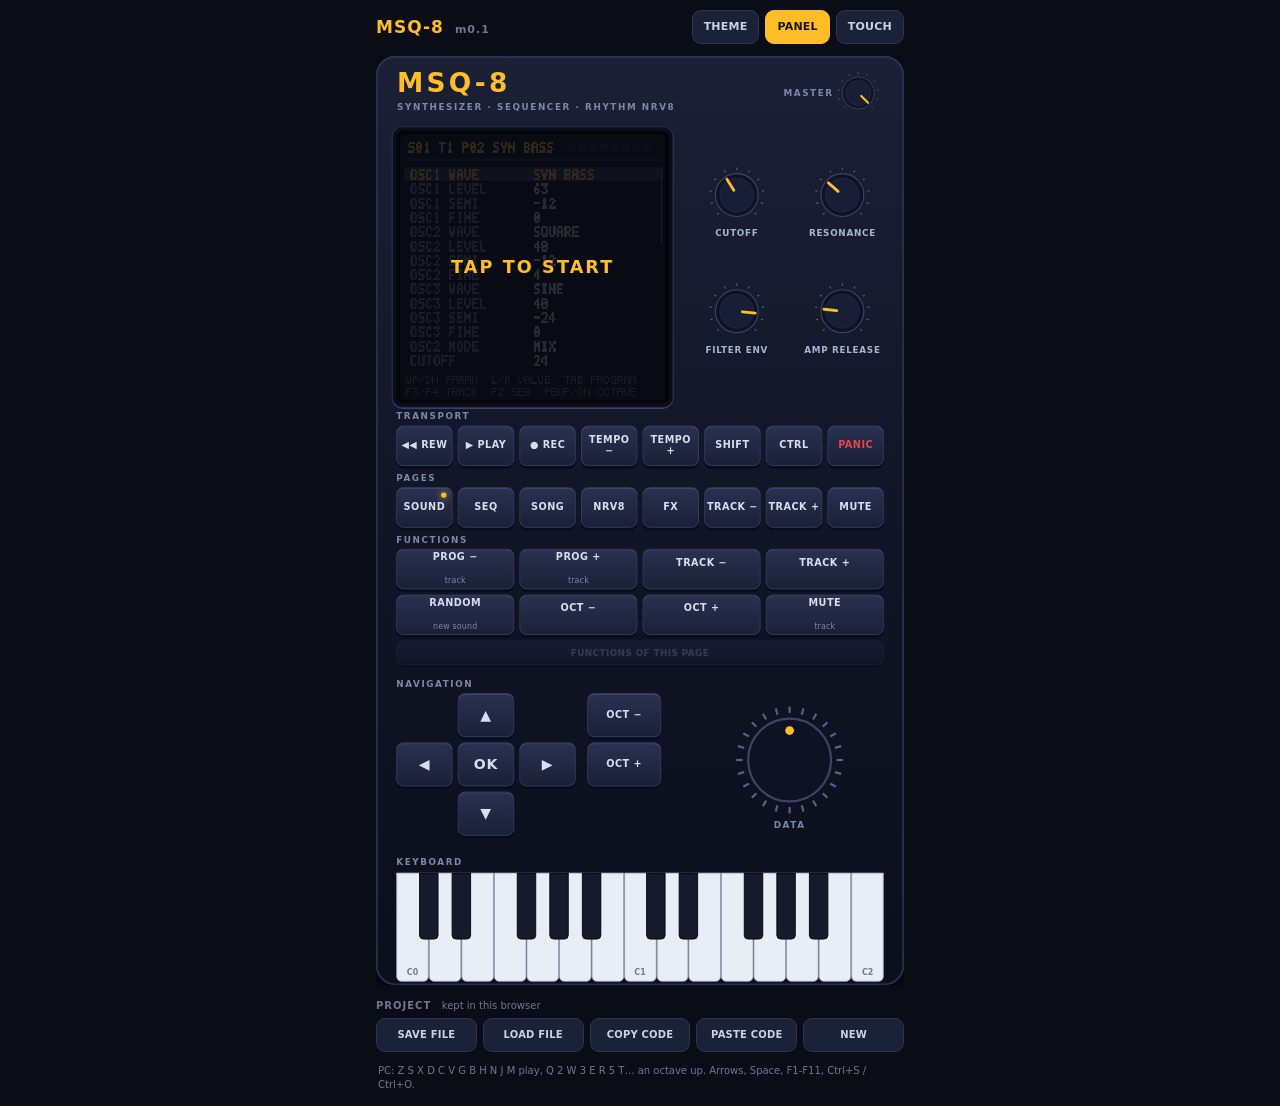
==== commit 4926fe15: "Page: SQ-80 theme, panel knobs, latest fixes" ====
--- a/msq8-single.html
+++ b/msq8-single.html
@@ -308,6 +308,14 @@
   cursor: pointer;
 }
 .ppad.on { transform: translateY(2px); box-shadow: none; color: var(--amber); border-color: var(--amber); }
+
+/* the SQ-80 theme: the page takes the screen's electric blue */
+body.sq80 { --amber: #4f9bff; --green: #7ec0ff; --red: #d7ebff; --dim: #3b6cb8; --text: #9cc8ff; --key-edge: #1f3d73; --panel: #070d1c; }
+body.sq80 .btn.on, body.sq80 .btn:active, body.sq80 .btn.latched { background: #0d2247; }
+body.sq80 .btn.tab-active { color: #02060f; }
+body.sq80 .ptr, body.sq80 .dot { stroke: #4f9bff; fill: #4f9bff; }
+body.sq80 .ptr { fill: none; }
+body.sq80 .pad0, body.sq80 .pad1, body.sq80 .pad2, body.sq80 .pad3, body.sq80 .pad4, body.sq80 .pad5, body.sq80 .pad6, body.sq80 .pad7 { border-bottom-color: #3a78d8; }
 </style>
 </head>
 <body>
@@ -315,6 +323,7 @@
   <header>
     <div class="brand"><b>MSQ-8</b> <span id="ver"></span></div>
     <div class="views" role="group" aria-label="View">
+      <button class="btn small" id="btnTheme" type="button">THEME</button>
       <button class="btn small" id="vPanel" type="button">PANEL</button>
       <button class="btn small" id="vTouch" type="button">TOUCH</button>
     </div>
@@ -366,7 +375,7 @@
   <p class="hint">PC: Z S X D C V G B H N J M play, Q 2 W 3 E R 5 T… an octave up. Arrows, Space, F1-F11, Ctrl+S / Ctrl+O.</p>
   <input type="file" id="file" accept=".msq8,.txt,application/octet-stream,text/plain" hidden>
 </div>
-<script>window.MSQ_WASM_B64 = "AGFzbQEAAAABsQEbYAN/f38Bf2ADf35/AX9gAX8Bf2AEf35/fwF/YAR/f39/AX9gAABgAX8AYAABf2ACf38AYAV/f39/fwBgA39/fwBgAn9/AX9gB39/f39/f38Bf2AEf39/fwBgB39/f39/f38AYAV/f39/fwF/YAJ/fwF9YAF/AX1gBn9/f39/fwBgA39/fwF9YAF8AX1gAn1/AX9gAX0BfWACf30BfWACfX0BfWACfH8BfGADf35/[base64]/AUGAgMAAC38AQQALB/[base64]/[base64]/[base64]/WAAGpBIBCKgYCAAAsQAEHQxtWAACAAEIyBgIAACxwAQdDG1YAAEI2BgIAAQwAAekSUQwAAAD+S/AALrRICCX8FfSOAgICAAEGACGsiACSAgICAAAJAQQAtALCU9YAADQBBueAAIQFBwJT1gAAhAkEAIQMDQAJAAkAgA0EecUEERw0AQcAAQSAgA0EERhshBEEAIQUgACEGA0AgBkMAAIA/QwAAgL8gBSAESRs4AgAgBkEMakMAAIA/QwAAgL8gBUEDaiAESRs4AgAgBkEIakMAAIA/QwAAgL8gBUECaiAESRs4AgAgBkEEakMAAIA/[base64]/AsAQQEhB0ECIQgDQCAHsyEJAkACQAJAAkACQAJAAkACQAJAAkACQAJAAkACQAJAAkACQAJAAkACQAJAAkACQAJAAkACQAJAAkACQAJAAkACQCADDiAAAQIDHx8EBQYHCAkKCwwNDg8QHxESExQVFhcYGRobHB8LIAdBAUcNHkMAAIA/IQoMHQtDAACAPyAJlSEKDBsLIAdBAXFFDRxDAACAPyAJlSEKDBoLIAdBAXFFDRtDAACAPyAHIAdss5UiCowgCiAHQQJxGyEKDBkLIAdBCEsNGkGvASAHQX9qIgVB/wFxdkEBcUUNGiAFQQJ0QeCZwIAAaioCACEKDBkLIAdBCEsNGUGVASAHQX9qIgVB/wFxdkEBcUUNGSAFQQJ0QYCawIAAaioCACEKDBgLIAdBDksNGEEBIAd0QaqSAXFFDRhDAACAPyAJQ5qZGT6UQwAAgD+SlSEKDBYLIAlDCtejvJRDAACAP5JDAACAPyAJQ2Zmpj+UlZQhCgwVC0MAAIA/Q2Zm5j4gB0EBcRsgCZUiCkOamZk+lCAKIAdBDksbIQoMFAtDAAAAACEKAkAgB0EBcUUNAEMAAIA/IAlDzcxMPxCygYCAAJUhCgsgB0EVTQ0TDBULQwAAgD8gCZUgB0F7arJDAABAQJUiCiAKjJQQsIGAgABDMzOzP5RDzczMPpKUIQoMEgsgB0EFSw0TQRcgB0F/aiIFQf8BcXZBAXFFDRMgBUECdEGgmsCAAGoqAgAhCgwSC0MAAIA/IQoCQAJAIAdBf2oOChMUFAEUFBQUFAAUC0OPwvU9IQoMEgtDzcwMPyEKDBELIAdBB0sNEUHvACAHQX9qIgVB/wFxdkEBcUUNESAFQQJ0QbSawIAAaioCACEKDBALAkAgB0ECTw0AQ83MTD4hCgwQC0MAAIA/IAlDmpkZPxCygYCAAJUgB0F5arJDAADAQJUiCiAKjJQQsIGAgACUIQoMDgtDAAAAACEKAkAgB0EDcUEBRw0AQwAAgD8gCZGVIQoLIAdBIU0NDQwPCyAHQRdLDQ5BASAHdEGu0agEcUUNDkMAAIA/IAlDzczMPhCygYCAAJUhCgwMCwJAIAdBeGpBDEsNAEMAAIA/IAlDmpmZPhCygYCAAJVDAAAAP5QhCgwMCyAHQQRPDQ1DzcxMPiEKDAwLIAdBAXENDEMAAIA/IAmVIQoMCgsgB0ERTw0LQwAAgD8hCgwKCyAHQQ1LDQpBASAHdEGi0QBxRQ0KQwAAgD8gCZUhCgwICyAHQQhLDQlDAACAPyAHIAdss5UhCgwHCwJAIAdBAUYNAENmZmY/IAmVIQoMBwtDAACAPyEKDAcLIAlDAADcQpQiCkMAAJbEkkMAAFxDlSILIAuMlBCwgYCAAEMzMzM/lCAKQwAASMSSQwAAIEOVIgogCoyUELCBgIAAkiAJQ83MTD2UQwAAgD+SlSEKDAULIAlDAADcQpQiCkMAAPrEkkMAAIJDlSILIAuMlBCwgYCAAEOamRk/lCAKQwAAyMOSQwAA8EKVIgogCoyUELCBgIAAkiAJQ83MTD2UQwAAgD+SlSEKDAQLIAlDAADcQpQiCkMAQBzFkkMAAJZDlSILIAuMlBCwgYCAAEOamRk/lCAKQwAAlsOSQwAAyEKVIgogCoyUELCBgIAAkiAJQ83MTD2UQwAAgD+SlSEKDAMLIAlDAADcQpQiCkMAAGHEkkMAACBDlSILIAuMlBCwgYCAAEMzMzM/lCAKQwAA+sOSQwAAAkOVIgogCoyUELCBgIAAkiAJQ83MTD2UQwAAgD+SlSEKDAILIAlDAADcQpQiCkMAAC/EkkMAAAxDlSILIAuMlBCwgYCAAEMAAAA/[base64]/kKUIglDAAAAv0MAAAA/[base64]/gA7AAkCQAJAAkACQAJAAkAgAUEGbw4FAAECAwQFCyAAQR46ABggAEGoHDsAFiAAQYK80Ac2ABEgAEKB/oDQn+CNgAc3AAkgAEEALQDclMCAADoACCAAQQApANSUwIAANwAADwsgAEEMOgAnIABBlig7ACUgAEGUCjsAIiAAQQw6ACAgAEGeKDsAHiAAQb/[base64]/7wwQI2ABogAEEKOgAYIABBrQY7ABYgAEGY0DA2ABEgAEKf/oDYr8OMgAU3AAkgAEGSDDsAKCAAQQAvAJ2KwIAAOwAEIABBACgAmYrAgAA2AAAPCyAAQtOyuZqEhJMiNwAAIABBBzoADyAAQYH+ADsADSAAQYHQADYACSAAQQo6ABggAEKAgICAgKDAmwY3ABAPCyAAQTI6ACwgAEEMOgAYIABBtAQ7ABYgAEEANgARIABCj/6AgODBh4YCNwAJIABCxdzAypTI0yc3AAAgAEEZOgAgIABBptoAOwAeIABBv9A8NgAaC+MCAQZ/I4CAgIAAQRBrIgEkgICAgAAQm4CAgAAgAEEAQdzZDPwLACAAQRA2AtDZDEEBIQJBACEDQQAhBANAIAAgA2ohBQJAAkAgAkF/[base64]//gA7ALgOIABCv/78+fPnz58/NwCwDiAAQboOahCUgYCAACAAQfAOahCVgYCAACABQRBqJICAgIAAC/oHAQp/[base64]/QQBBAEGAgICAeCAALQDp1QwbIAAoAvDVDGoiB0F/[base64]/[base64]/[base64]/ag4CAAECC0MAAIA/IAsgC5KTIQsMAgtDAACAP0MAAIC/IAtDAAAAP10bIQsMAQsgC0MAAIBAlEMAAIC/[base64]/QwAAoEFDAABhRiATIAktAAKzQwAAcMKSQwAAQEGVIA4tABmzQwAAfEKVlCAOLQAWs0MAAHxClUMAABhBlCAJKgIcIA4sABiyQwAAfEKVlEMAAABBlJKSkhCvgYCAAEMAAPBBlCITIBNDAABhRl4bIhMgE0MAAKBBXRtD2w/JwJRDAAD6RpUQsIGAgACTIhMgE0MAAEA/XhshEyAUIA4tAC2zQwAAfEKVIBUgCSoCGCIhICGUIA4tACyzQwAAfMKVIAktAAOzQwAA/sKVQwAAgD+SlEMAAIA/kpSUlJRDmpmZPpQhIiALIA+zIBCykiASskMAAMhClZKSQwAAisKSQwAAQEGVEK+BgIAAQwAA3EOUQ28SA0iU/AEhIyALIBizIBmykiAaskMAAMhClZKSQwAAisKSQwAAQEGVEK+BgIAAQwAA3EOUQ28SA0iU/AEhJCALIB2zIB6ykiAfskMAAMhClZKSQwAAisKSQwAAQEGVEK+BgIAAQwAA3EOUQ28SA0iU/[base64]/wFxaiwAACEaIBsgDmosAAAhHCAgIA9BGHYiDkEBakH/AXFqLAAAIR0gICAOaiwAACEeIAkgDyAlaiIfNgIUIAkgECAkaiIXNgIQIAkgESAjaiIONgIMIB2yIB6yIiyTIA9BCHZB//8DcbNDAACAN5SUICySQwQCATyUISwgGrIgHLIiLZMgEEEIdkH//wNxs0MAAIA3lJQgLZJDBAIBPJQhLSAYsiAZsiIukyARQQh2Qf//A3GzQwAAgDeUlCAukkMEAgE8lCEuAkACQAJAAkAgKw4CAAIBCyAOIBFPDQBBACEXIAlBADYCEAsgLCAolCAuICaUICcgLZSSkiEsDAELICcgLiAtlJRDAADAP5QgKCAslJIhLAsgCSATICogC5QgLEMAAAA/lJIiLCAsi0MAAIA/kpUgIZOUICGSIiE4AiQgCSATICEgFZOUIBWSIhU4AiggCSATIBUgFJOUIBSSIhQ4AiwgCSATIBQgC5OUIAuSIgs4AjAgAyASaiIRICIgC5QgKZQgESoCAJI4AgAgDiERIBchECAfIQ8gEkEEaiISQcAARw0ACwsgDUEBaiINQQhHDQALIAxB/wFxsyETAkAgBiAFQRAQn4GAgAAiC0MAAIA/[base64]/QwAAgD8gC0MAAMA/lCILIAuLQwAAgD+SlUOambk/lCILIAtDAACAP14bIgsgC0MAAIC/XRuUQwAA+kaU/[base64]/[base64]/[base64]/[base64]/[base64]/Sw0AIAFBrdq0ATYAACABDwsgASAAIABB/wFxQQxuIgJBDGxrQf8BcUECdCgC8JzAgAAiAy0AADoAACADLQABIQMgAUEAOgADIAFBMCACQS9qIABBDEkbOgACIAEgAzoAASABCxEAQYADIAAtAAJuIAAtAAFsCyQAAkAgAC0AAA0AQQAPCyAALQABIAAtAANsQYADIAAtAAJubAuiBAEGfwJAIAAoAoi/ByIHQaCcAUkNACAAQQE6AJO/B0F/[base64]///[base64]/ACAIQf8ASBs6AAAgCUHMFWogBToAACAAIAAoAoi/B0EBajYCiL8HIAsgCy8BAEEBajsBACAKC/QCAQR/[base64]/[base64]/[base64]/aiIFDQALCwJAIAAoAoi/ByADIAAgAUEubGogAkEBdGoiBS8BHiIEamtBBmwiBkUNACAAIANBBmxqQcgVaiIDIAMgBEEGbGogBvwKAAALIAVBADsBHiAAIAAoAoi/ByAEazYCiL8HCwuhAwECf0EAIQEgAEEAQcCTCPwLACAAQZHpl6oCNgKUvwcgAEECOgCPvwcgAEH/[base64]/wdqEJiBgIAAIABByIIIahCYgYCAACAAQcmFCGoQmIGAgAAgAEHKiAhqEJiBgIAAIABBy4sIahCYgYCAACAAQf8BOgDOjggDQCAAIAFqIgJBAWpBhAg7AAAgAkEvakGECDsAACACQQ5qQr/+/Pnz58+fPzcAACACQQRqQYHwATsBACACQd0AakGECDsAACACQTxqQr/+/Pnz58+fPzcAACACQTJqQYHwATsBACACQeoAakK//vz58+fPnz83AAAgAkHgAGpBgfABOwEAIAFBigFqIgFByBVHDQALC44BAAJAIAFBO0sNACAAIAFBLmxqIgFBAToAACABIAMgAyADQQQgA0EIRhsgA0ECRhsgA0EQRhsiAzoAAiABIAJBASACQQFKGyICQRAgAkEQSBsiAjoAASABIARB//8DQYADIANB/wFxbiACbG4iA0HjACADQeMASRsiAyAEIANIGyIDQQEgA0EBShs6AAMLC4oDAQh/AkAgAUE7Sw0AIABByBVqIQIgACABQS5saiIDQR5qIQRBACEFA0BBACEGAkAgAUUNAEEAIQYgACEHIAEhCANAIAYgB0Eeai8BAGogB0Egai8BAGogB0Eiai8BAGogB0Ekai8BAGogB0Emai8BAGogB0Eoai8BAGogB0Eqai8BAGogB0Esai8BAGohBiAHQS5qIQcgCEF/aiIIDQALCwJAIAVFDQAgBiAELwEAaiEGIAVBAUYNACAGIAMvASBqIQYgBUECRg0AIAYgAy8BImohBiAFQQNGDQAgBiADLwEkaiEGIAVBBEYNACAGIAMvASZqIQYgBUEFRg0AIAYgAy8BKGohBiAFQQZGDQAgBiADLwEqaiEGCwJAIAAoAoi/ByAGIAQgBUEBdGoiCC8BACIHamtBBmwiCUUNACACIAZBBmxqIgYgBiAHQQZsaiAJ/AoAAAsgCEEAOwEAIAAgACgCiL8HIAdrNgKIvwcgBUEBaiIFQQhHDQALIANBADoAAyADQQA6AAALC1wBAX9BfyECAkAgAUE7Sw0AIAAgAUEubGoiAS0AAEUNAEH//wNBgAMgAS0AAm4gAS0AAWxuIgBB4wAgAEHjAEkbIAEtAAMiAE0NACABIABBAWo6AANBACECCyACC5MFAQ1/[base64]//A3EgBGpPDQAgBiAEQQZsaiECIAQhCgNAAkAgAi8BACACQX5qLwEAIg5qIAVNDQAgAiAFIA5rOwEAIAsvAQAhDQsgAkEGaiECIApBAWoiCiAEIA1B//8DcWpJDQALCyAJQQFqIglBCEcNAAtBACECIAAoAtSOCCAFSQ0AQQAhAiAAQQA2AtSOCAsgAgtjACABQQAgAUEAShsiAUE7IAFBO0gbIQECQAJAIAAtAJC/B0UNACAALQC43gcNASAAQX8gASABIAAtAIy/B0YbOgCNvwcPCyAAQQA2AtSOCCAAIAE6AIy/ByAAQQA6ALjeBwsL4QEBBH8CQCAALQCQvwcNAAJAIAAtALjeB0UNACAAIAAtALneB0EUcEHIAWxqIgItAJi/ByIDRQ0BIAJBmL8HakECaiECQQAhBAJAA0AgACACLQAAQTxwIgVBLmxqLQAADQEgAkECaiECIARBAWoiBCADSQ0ADAMLCyAAQQA6ALveByAAIAQ6ALreByAAQQA2AtSOCCAAIAU6AIy/BwsCQCAAIAAtAIy/[base64]//[base64]/wE6AI2/ByAAIAM6AIy/[base64]/AFxIQcgBUEubCAAakEkaiEBQQAhCQNAIAMgAUF6ai8BAGogAUF8ai8BAGogAUF+ai8BAGogAS8BAGohAyABQQhqIQEgByAJQQRqIglHDQALIApFDQELIAVBLmwgCUEBdGogAGpBHmohAQNAIAMgAS8BAGohAyABQQJqIQEgCkF/aiIKDQALCyALQQA6AAACQCADIAMgBiAIQQF0ai8BHiIKak8NACADQQZsIABqQcwVaiEBIAstAAJB/[base64]/BwJAAkAgAC0AuN4HRQ0AAkACQCAAIAAtALneB0EUcEHIAWxqIgItAJi/[base64]/[base64]/AkACQCADQQFIDQAgAEHkjghqIQQgAEGYvwdqIQUgAEHgkghqIQYgAEHIFWohByAAQbzeB2ohCCAAQeCOCGohCQNAIAAtAJC/[base64]/B0F/ajYCiL8HIBUgFS8BAEF/ajsBACAXIAsgFkF/aiIWakkNAAsgGCEWDAELIBIgFGotAAANACAXIBhPDQADQCAAKALUjgggByAXQQZsaiIVLwEARw0BAkAgFS8BAkUNACAALQCMvwchGUEAIRBBfyEOIAQhDUF/[base64]/[base64]/wFxIA5JDQBBACENIBctAAFFDQILAkAgACARIA1B/wFxQQF0ai0AAEE8cCIUQS5sai0AAA0AIBBBf2oiEEUNAgwBCwsgACAUOgCMvwcgACANOgC63gcMAwsgACANOgC63gcMAQsCQCAALACNvwciDUEASA0AIABB/wE6AI2/ByAAIA06AIy/BwwCCyAPLQAEDQELIAAgARC3gICAAAsgACAAKgLcjghDAGDqSSAAIAAtAIy/B0EubGotAAUiDUEUIA1BFEsbs0MAAMBClJWSIgo4AtyOCCAKQwAAAABfDQALIAAtAJC/[base64]/B0UNACAALQCRvwdFDQMCQAJAIAAtAJK/[base64]/SQ0EIAAgBCAALQCOvwcgB0EAIAEgAhCtgICAAEEASA0EIABB4JIIaiAFQQZsaiIFQQE6AAAgBSAHOwEEIAUgAToAAiAFIAAtAI6/BzoAAQ8LIAVB/wFxDQEMAgsgAUF/akH+AEsNAiADRQ0CIAAtAI+/[base64]/AXFsQYADIANB/wFxbmwiBkwiAw0AIARBO0sNAEEAIQoCQCAFLQADIgNB//8DQYADIAUtAAJuIAUtAAFsIg1uIgdB4wAgB0HjAEkbIg5PDQACQAJAA0AgDCANIANBAWoiA0H/AXEiB2wiBkwNASAHIA5B/wFxTw0CDAALCyAFIAM6AANBASEDDAILIAUgAzoAAwtBACEDCyAGIAtMDQIgBEE7Sw0CIAAtAI6/ByIHQQdLDQIgCiABRSALQQBIcnINAiALIAUtAAEgBS0AA2xBgAMgBS0AAm5sTw0CIAAgBCAHIAtB//8DIAtrIAggBiALayADGyIFQQEgBUEBShsiBSAFIAtqQf//[base64]/[base64]/aiECIANBAXYhBCAGQQZsIABqQcoVaiEHA0ACQCAEIAdBfmoiCi8BAGoiCCAIIANwayIIIAlJDQAgAiACIANvayEICyAKIAg7AQACQCAIIAcvAQBqIAlMDQAgByAJIAhrOwEACyAHQQZqIQcgAUF/aiIBDQALCyAGQQFqIgogC08NACAAQcgVaiEEIAZBBmwgAGpBzhVqIQMDQCAEIApBBmxqIgcoAQIhACAHLwEAIQIgCiEJAkAgCiAGTQ0AIAJB//[base64]/[base64]/aiIGDQALCyAEIAQgACABQS5saiACQQF0ai8BHiIFaiIGTw0AAkAgBUEBcUUNACAAIARBBmxqIgcgAyAHLQDMFWoiB0EBIAdBAUobIgdB/wAgB0H/AEgbOgDMFSAEQQFqIQQLIAVBAUYNACAGIARrIQYgBEEGbCAAakHSFWohBQNAIAUgAyAFLQAAaiIEQQEgBEEBShsiBEH/ACAEQf8ASBs6AAAgBUF6aiIEIAMgBC0AAGoiBEEBIARBAUobIgRB/wAgBEH/AEgbOgAAIAVBDGohBSAGQX5qIgYNAAsLC6gDAQV/AkAgAUE7Sw0AIAJBB0sNACADQQdLDQAgAiADRg0AQQAhBAJAIAFFDQAgACEFIAEhBgNAIAQgBUEeai8BAGogBUEgai8BAGogBUEiai8BAGogBUEkai8BAGogBUEmai8BAGogBUEoai8BAGogBUEqai8BAGogBUEsai8BAGohBCAFQS5qIQUgBkF/[base64]/aiIGDQALCwJAIAAoAoi/ByAEIAAgAUEubGogA0EBdGoiBi8BHiIFamtBBmwiB0UNACAAIARBBmxqQcgVaiIEIAQgBUEGbGogB/wKAAALIAZBADsBHiAAIAAoAoi/ByAFazYCiL8HIAAgASACIAMQwICAgAALC5wDAQx/AkAgACABQS5saiIEIAJBAXRqQR5qLwEAIgVFDQAgAkH8////[base64]/aiIPDQALCyAAIAEgAyAIIA5BBmxqIA1BBmxqIgQvAQAgBC8BAiAELQAEIAQtAAUQrYCAgABBAEgNASANQQFqIg0gBUcNAAsLCy8AAkAgAUE7Sw0AIAJBB0sNACADQQdLDQAgAiADRg0AIAAgASACIAMQwICAgAALC9kRAQt/IAAQsICAgAAgAEEoOgARIABBqNoAOwAPIABBgYCMEDYBBiAAQYGIkBA2AQAgAEHCFWohASAAQcgVaiECIABBHmohA0EAIQQDQAJAIARBAnQoAqCdwIAAIgVBgH9qQYF/SQ0AIAAtAABB/wFxRQ0AIARBMGwiBiAALQABIAAtAANsQYADIAAtAAJubE8NAAJAIAAoAoi/ByIHQaCcAUkNACAAQQE6AJO/BwwBCwJAAkAgAy8BACIIRQ0AIAEgCEEGbGohCSAGQf//A3EhCgNAIAkvAQAgCk0NAiAJQXpqIQkgCEF/aiIIDQALC0EAIQgLIAIgCEEGbGohCQJAIAcgCGtBBmwiCEUNACAJQQZqIAkgCPwKAAALIAlBKDsBAiAJIAY7AQAgCUHQAEHzACAEQQFxGzoABSAJIAU6AAQgACAAKAKIvwdBAWo2Aoi/ByAAIAAvAR5BAWo7AR4LIARBAWoiBEEQRw0ACyAAQcIVaiELQQAhCQNAAkAgAC0AAEUNACAJQQdxQQJ0KALgncCAAEF+QQAgCUEPSxtqIgZBgH9qQYF/SQ0AIAlBGGwiByAALQABIAAtAANsQYADIAAtAAJubE8NAAJAIAAoAoi/ByIBQZ+cAUsNACAALwEeIgogAC8BICIEaiEIAkAgBEUNACALIAhBBmxqIQQgB0H//wNxIQUDQCAELwEAIAVNDQEgBEF6aiEEIAhBf2oiCCAKSw0ACyAKIQgLIAIgCEEGbGohBAJAIAEgCGtBBmwiCEUNACAEQQZqIAQgCPwKAAALIARBFDsBAiAEIAc7AQAgBEHGAEHfACAJQQFxGzoABSAEIAY6AAQgACAAKAKIvwdBAWo2Aoi/ByAAIAAvASBBAWo7ASAMAQsgAEEBOgCTvwcLIAlBAWoiCUEgRw0ACyAAQcIVaiEHQQAhCANAAkAgCEECdCgCgJ7AgAAiBUGAf2pBgX9JDQAgAC0AAEH/AXFFDQAgAC0AAUUgAC0AA0VyDQACQCAAKAKIvwciBkGfnAFLDQAgAC8BHiAALwEgaiIKIAAvASIiCWohBAJAIAlFDQAgByAEQQZsaiEJA0AgCS8BAEUNASAJQXpqIQkgBEF/aiIEIApLDQALIAohBAsgAiAEQQZsaiEJAkAgBiAEa0EGbCIERQ0AIAlBBmogCSAE/AoAAAsgCUGAgPALNgEAIAlB0AA6AAUgCSAFOgAEIAAgACgCiL8HQQFqNgKIvwcgACAALwEiQQFqOwEiDAELIABBAToAk78HCyAIQQFqIghBA0cNAAsgAEHCFWohB0EAIQQDQAJAIARBAnQoAoyewIAAIgVBgH9qQYF/SQ0AIAAtAABB/[base64]/B0EBajYCiL8HIAAgAC8BIkEBajsBIgwBCyAAQQE6AJO/BwsgBEEBaiIEQQNHDQALIABBwhVqIQFBACEIA0ACQCAIQQxsIgkoAqCewIAAQYADbCAJKAKknsCAAGoiBEEASA0AIAkoAqiewIAAIgZBgH9qQYF/SQ0AIAAtAABB/[base64]/wNLGzsBAiAJIAQ7AQAgCUHaADoABSAJIAY6AAQgACAAKAKIvwdBAWo2Aoi/[base64]/gBqQf8BcUGBAUkNACAALQAuQf8BcUUNACAJQX1qLwEAIQUgCS0AACEGIAAtAC8gAC0AMWxBgAMgAC0AMG5sIAlBe2ovAQAiCk0NACAAQQEgByAKIApB//8DcyAFQf//A3EiBUEBIAVBAUsbIgUgBSAKakH//wNLGyAIQX5qIAYQrYCAgAAaCyAJQQZqIQkgBEF/aiIEDQALCyAHQQFqIgdBCEcNAAsgAEGAhIQINgGavwcCQCAALQCYvwdBAksNACAAQQM6AJi/BwsgAEHkADoA8d8HIABB/wA6AJHfByAAQe4AOgD53gcgAEHkADoA4d4HIABB5AA6ANXeByAAQeQAOgDJ3gcgAEH/ADoAvd4HIABBAToAmb8HIABBgAI7AZ6/ByAAQekAOgDH3wcgAEHpADoAu98HIABB6QA6AK/fByAAQekAOgCj3wcgAEHaDjsBqOEHIABB2gA6AJ/hByAAQd/[base64]/[base64]/[base64]/aiISDQALCwJAIAAoAoi/ByARIAUgAkEBdGoiEi8BACIEamtBBmwiEEUNACAAIBFBBmxqQcgVaiIRIBEgBEEGbGogEPwKAAALQQAhCSASQQA7AQAgACAAKAKIvwcgBGs2Aoi/BwJAAkAgAy0AAA0AQYADIAMtAAJuIQ8gAy0AASERDAELIAMtAAEiESADLQADbEGAAyADLQACbiIPbCEJCwJAAkAgAkEDSg0AIAIhBCAAQZS/[base64]/AgAAhEAJAAkAgEkEASA0AIBIgEG4hFQwBC0EAIBAgEkF/c2ogEG5rIRULIBVBDGwgAC0Az44IaiANQQdsIBIgFSAQbGtqQfCewIAAai0AAGpBJGohEiAREKSAgIAAQQh2IRACQAJAIBQNACAQQRFwQe4AaiEQDAELIBBBFHBBywBqIRALIAAgASACIAQgCyASIBAQxYCAgAALIAQgE2oiBCAJSQ0ADAQLCyAAQZS/B2oiEhCkgICAACEEIAlFDQIgD0ECdiIVQQdsQQpuIQUgBEEDdkHgAHFBoJ/AgABqIQ5BACEEQQAhEUEAIQ0DQAJAIAQgC3ANACASEKSAgIAAQQh2QQZwQQJ0KALYoMCAACENCwJAIBIQpICAgABBCHZB5ABwQQxJDQAgAC0A0I4IQQVwIg8tAJOfwIAAIRACQAJAIA4gEUEHcUECdGooAgAgDWoiE0EASA0AIBMgEG4hFAwBC0EAIBAgE0F/[base64]/[base64]/AgAAhEwJAAkAgFEEASA0AIBBB/wFxIBNuIRQMAQtBACAQQX9zIBNqQf//[base64]/akEMcEH0AGohBQsgAUE7Sw0AIAJBB0sNACAFQQFIDQAgAyAHLQABIActAANsQYADIActAAJubE8NACAAIAEgAiADQf//AyADayAIIANrIAQgBCADaiAISxsiB0EBIAdBAUsbIgcgByADakH//wNLGyAFIAYQrYCAgAAaCwtPACABQQAgAUEAShsiAUEPIAFBD0gbIQECQCAALQCQvwdFDQAgAEF/IAEgASAALQDMjghGGzoAzo4IDwsgACABOgDMjgggAEH/AToAzo4IC44BAQJ/AkAgAC0AkL8HRQ0AIAFBB0sNACAALQCRvwdB/wFxRQ0AIAAgAC0AzI4IQYEDbGpBvN4HaiIDLQAAIgRFDQACQAJAIAAoAtSOCCIADQBBACEADAELIABBC2pBGG4hAAsgAyABQTBsaiAAIARwQQNsaiACQQEgAkEBShsiAEH/ACAAQf8ASBs6AAELCyIAIAAgAC0AzI4IQYEDbGpBvN4HaiAAQZS/[base64]/ByIBSw0AIABBmL8HaiEFAkAgAiABRw0AIAUgAUEBajoAAAsgBSACQQF0aiICIAM6AAIgAiAEQQEgBEEBShsiBUHjACAFQeMASBs6AANBACEFCyAFC6IBAQF/QX8hBQJAIAJBAEgNACABQRNLDQAgA0E7Sw0AIAAgAUHIAWxqIgAtAJi/ByIBQeIASw0AIAEgAkkNACAAQZi/B2oiACACQQF0aiEFAkAgASACa0EBdCICRQ0AIAVBBGogBUECaiAC/AoAAAsgBSAEQQEgBEEBShsiAkHjACACQeMASBs6AAMgBSADOgACIAAgAUEBajoAAEEAIQULIAULkgEBAn9BfyEDAkAgAUETSw0AIAJBAEgNACACIAAgAUHIAWxqIgQtAJi/ByIBTw0AIARBmL8HaiEDAkAgASACQX9zakEBdCIERQ0AIAMgAkEBdGoiAkECaiACQQRqIAT8CgAACyADIAFBf2o6AABBACEDIAFBfmoiAkH/AXEgAC0Aut4HTw0AIAAgAjoAut4HCyADC+YBAQV/QQAhAgJAIAFBE0sNACAAIAFByAFsaiIDLQCYvwciBEUNAEEAIQJBACEFAkAgBEEBRg0AIARBAXEhBiAEQf4BcSEEIAFByAFsIABqQZ2/[base64]/B2otAAZBKHBBLmxqCyUAIABBCGpBAEHUhAf8CwAgAEEDNgIQIAAgAjYCBCAAIAE2AgALDAAgACABQQVvNgIICxUAIAAgASAAKAIMakElakElbzYCDAvqAQIDfwF+IAAoAgAgACgCBCICIAItAIy/[base64]//A3EgAGo6AAAPCyADIAEgACwABiICIAEgAkobIgIgACwAByIAIAIgAEgbOgAACzcAIAAoAgQiACAALQCMvwdBLmxqIAAtAI6/B2oiACABQShvIAAtAAZqQShqQf//A3FBKHA6AAYL4wkDCX8BfQN+I4CAgIAAQcABayIBJICAgIAAAkACQAJAAkACQAJAIAAoAghBf2oOBAMCAQAECyAAEIiBgIAADAQLIAAQg4GAgAAMAwsgABD6gICAAAwCCyAAEOmAgIAADAELIAAoAgQiAiACLQCMvwdBLmxqIAItAI6/[base64]//[base64]/B2oiASABLQAWQQFzOgAWAkAgACgCBCICIAItAIy/B0EubGogAi0Ajr8Hai0AFkUNAEHgjgghAQNAAkAgAiABaiIDLQAARQ0AIANBAWotAAAiBCACLQCOvwdHDQAgACgCACADQQJqLQAAIAQQoYCAgAAgACgCBCICIAFqQQA6AAALIAFBCGoiAUHgkghHDQALCws+ACAAQQA6ABQgACgCBCIAIAAtAIy/B0EubGoiACABIAAtAAVqIgBBFCAAQRRKGyIAQf8BIABB/wFIGzoABQtPAQF/IABBADoAFAJAIAAoAgQiACwAjb8HIgJBf0oNACAALQCMvwchAgsgACABIAJB/wFxaiICQQAgAkEAShsiAkE7IAJBO0gbELWAgIAAC0EBAX9BACECIABBADoAFCAAKAIEIQACQCABRQ0AIAFBgAMgACAALQCMvwdBLmxqLQACbmwhAgsgACACELqAgIAAC74BAQR/[base64]/IABBP0gbOgAOCyYAIABBADoAFCAAKAIEIgAgAC0AjL8HIAAtAI6/ByABEL6AgIAAC74BAQN/I4CAgIAAQdAAayIBJICAgIAAIABBADoAFCAAKAIEIQIgAiACLQCMvwcgAi0Ajr8HIAItAI+/BxCogICAABC9gICAACAAKAIEIgItAI6/ByEDIAEgAi0Aj78HEKmAgIAANgIUIAEgA0EBajYCECABQSBqQShB+IDAgAAgAUEQahC1gYCAABogASABQSBqNgIAIABBLWpBKEGSgcCAACABELWBgIAAGiAAQeQANgJYIAFB0ABqJICAgIAAC5IBAQJ/I4CAgIAAQdAAayICJICAgIAAIABBADoAFCAAKAIEIgMgAy0Aj78HIAFqQQdxIgE6AI+/ByACIAEQqYCAgAA2AhAgAkEgakEoQfCAwIAAIAJBEGoQtYGAgAAaIAIgAkEgajYCACAAQS1qQShBkoHAgAAgAhC1gYCAABogAEHkADYCWCACQdAAaiSAgICAAAt9AQJ/I4CAgIAAQRBrIgEkgICAgAAgAEEAOgAUIAAoAgQiAiACLQCMvwdBLmxqIgIgAi0ABCICQQFzOgAEIAFB9Y/AgABB1ovAgAAgAkEBRhs2AgAgAEEtakEoQZKBwIAAIAEQtYGAgAAaIABB5AA2AlggAUEQaiSAgICAAAvpAQEFfyOAgICAAEHQAGsiAiSAgICAACAAQQA6ABQgACgCBCIDLQCOvwciBEEBakEHcSEFIAMtAIy/ByEGAkACQCABRQ0AIAMgBiAEIAUQwYCAgABBg4vAgAAhAwwBCyADIAYgBCAFEL+AgIAAQY+LwIAAIQMLIAAoAgQtAI6/[base64]/ByABLQCOvwcQr4CAgAAgAEHkADYCWCAAQQApAIiUwIAANwAyIABBACkAg5TAgAA3AC0LeQEBfwJAIAAtABRBAkYNACAAQQI6ABQPCyAAQQA6ABQCQCAAKAIEIgEtAJC/B0UNACABIAAoAgAQt4CAgAAgACgCBCEBCyABIAEtAIy/BxCygICAACAAQeQANgJYIABBACkAmJTAgAA3ADUgAEEAKQCQlMCAADcALQs5AQF/IABBADoAFCAAKAIAIQECQCAAKAIEIgAtAJC/[base64]/OgC4DiAAKAIAIAFB5AAgA0EIEKCAgIAAIAAoAgQhAwJAAkAgACgCCEEBRg0AIAMtAJG/B0UNAQsgAyABQeQAQQEQvICAgAAgACgCBCEDCyADLQCTvwdFDQAgA0EAOgCTvwcgAEHkADYCWCAAQQAoAKONwIAANgA1IABBACkAm43AgAA3AC0LC6YRAxR/AX4CfyOAgICAAEHgAWsiASSAgICAACAAKAIEIgIgAi0AjL8HQS5saiIDEKyAgIAAIQQgAxCrgICAACEFIAIoAtSOCCEGAkACQCAEDQAgBUGAAyAFGyEHQQAhCAwBCyAGIAYgBCAFQQJ0IgcgBCAHSBsiB29rIQgLIABB3ABqIQlBgAMgAy0AAm4hCgJAIAItAJK/[base64]/BxshC0GoxAMhDAwBC0HvrQFB0tcBIAItAJC/ByILGyEMQY2EwIAAQeKKwIAAIAsbIQsLIAlBlgFBBSALIAwQpYGAgAAaIAlBxAFBBUHnisCAAEGWk8CAACADLQAEIgsbQZydA0HS1wEgCxsQpYGAgAAaAkACQAJAIAQNACACLQCSvwdFDQELIAFB8ABqIAItAI+/BxCpgICAADYCACABIAQgBW02AmwgASAGIApvNgJoIAEgBiAFbSILQQFqNgJgIAEgBiALIAVsayAKbUEBajYCZCABQbABakEwQdeAwIAAIAFB4ABqELWBgIAAGgwBCyABIAItAI+/[base64]/ByAKIAFBrAFqEK6AgIAAIQZBrKUBIQsCQCAQIApqIhQtAAANAEHle0HS1wEgCiACLQCOvwdGGyELCyABIApBAWoiEjYCQCABQbABakEwQfKCwIAAIAFBwABqELWBgIAAGiAJQQQgE0EzaiABQbABaiALQf//A3EQpYGAgAAaIAAoAgAgDyAKai0AAEEocEEubGopAQAhFSABQQA6AKgBIAEgFTcDoAEgCUEOIBNBNGogAUGgAWpBnJ0DQdLXASAKIAItAI6/[base64]/[base64]/[base64]/ajYCWAwBCyAJQQRB2gFBiIPAgABB0tcBEKaBgIAAGgsgCUEEQeUBQfOGwIAAQdLXARCmgYCAABogAUHgAWokgICAgAAL7QUBDn8jgICAgABB0ABrIgEkgICAgAAgACgCBCICIAItAIy/B0EubGoiA0EGaiIEIAItAI6/[base64]/ByEDIAAoAgAhBCABIAZBAWo2AhggASAEIAJqNgIQIAEgA0EBajYCFCABQSBqQShBnYHAgAAgAUEQahC1gYCAABogASABQSBqNgIAIABBLWpBKEGSgcCAACABELWBgIAAGiAAQeQANgJYIAFB0ABqJICAgIAAC9ABAQJ/I4CAgIAAQdAAayIBJICAgIAAIABBADoAFCAAKAIEIgIgAi0AjL8HIAItAI6/BxDEgICAACABIAAoAgQtAI6/B0EBajYCECABQSBqQShB/4HAgAAgAUEQahC1gYCAABogASABQSBqNgIAIABBLWoiAkEoQZKBwIAAIAEQtYGAgAAaIABB5AA2AlgCQCAAKAIEIgAtAJO/B0UNACAAQQA6AJO/ByACQQAoAKONwIAANgAIIAJBACkAm43AgAA3AAALIAFB0ABqJICAgIAAC1kAIABBADoAFCAAIAFBCG8gACgCGGpBCGpBCG82AhggAEEAIAAoAhwgAmoiASAAKAIEIgIgAi0AzI4IQYEDbGotALzeB0F/aiICIAEgAkgbIAFBAEgbNgIcC2EBAX8gAEEAOgAUIAAoAgQiASABLQDMjghBgQNsaiAAKAIYQTBsaiAAKAIcQQNsakG93gdqIgBB/wBBACAALQAAIgFB+ABJG0HaACABGyIBOgAAAkAgAQ0AIABBADsAAQsLSAEBfyAAQQA6ABQgACgCBCIBIAEtAMyOCEGBA2xqIAAoAhhBMGxqIAAoAhxBA2xqIgBBv94HakEAOgAAIABBvd4HakEAOwAAC4IBAQF/[base64]/AkAgACgCBCICLADOjggiA0F/Sg0AIAItAMyOCCEDCyAAQQA6ABQgAiABIANB/wFxaiIDQQAgA0EAShsiA0EPIANBD0gbEMaAgIAAIABBACAAKAIcIgIgACgCBCIDIAMtAMyOCEGBA2xqLQC83gdBf2oiAyACIANIGyACQQBIGzYCHAtmAQF/[base64]/IABBADoAFCAAKAIEEMiAgIAAIABBACAAKAIcIgEgACgCBCICIAItAMyOCEGBA2xqLQC83gdBf2oiAiABIAJIGyABQQBIGzYCHCAAQfCHwIAAENaAgIAACzAAIABBADoAFCAAKAIAQboOaiAAKAIEQZS/[base64]/wFxNgKUASABQbABakE4QcKCwIAAIAFBkAFqELWBgIAAGgwBCyABIAYtAAA2AqQBIAEgAzYCoAEgAUGwAWpBOEHegsCAACABQaABahC1gYCAABoLIAVBBkEFIAFBsAFqQeX7AxClgYCAABoCQAJAIAItAJG/B0UNAEGoxAMhA0HilMCAACEHDAELQe+tAUHS1wEgAi0AkL8HIgcbIQNBjYTAgABB4orAgAAgBxshBwsgBUGoAUEFIAcgAxClgYCAABogASACIAItAIy/[base64]//wNxEKaBgIAAGiAEQSNqIQ4gBEEuaiEPIAlBAXRB8KTAgABqIRBBACEEQS0hByALIQMDQAJAAkAgBCAGLQAASQ0AQcIQIREMAQsCQCADLQAARQ0AAkAgDC0ABEUNAEGspQEhEQwCCyAQLwEAIREMAQtByMIAQeUhIARBBHEbIRELIAUgB0F5aiISIA1BCkENIBFB//[base64]/[base64]/IABBADoAFCAAQQAgACgCJCABaiIBIAAoAgQiAiACLQC53gdByAFsai0AmL8HIgJB4gAgAkHiAEkbIgIgASACSBsgAUEASBs2AiQL/QEBBX8gAEEAOgAUIAAoAgQiAiACLQC53gciA0HIAWxqIgRBmL8HaiEFAkACQCAAKAIkIgYgBC0AmL8HIgRIDQACQAJAIAQNACABIAItAIy/[base64]/ByIEDQAgAUGMvwdqIQQgACgCJCEDQQEhBQwBCyADQZi/B2ogACgCJCIDIARBf2oiBCADIARIG0EBdGoiBUECaiEEIAVBA2otAAAhBQsgBC0AACEEIABBADoAFAJAIAEgAiADIAQgBRDLgICAAEUNACAAQaeNwIAAENaAgIAACwtZAQJ/IABBADoAFCAAKAIEIgEgAS0Aud4HIAAoAiQQzICAgAAaIABBACAAKAIkIgEgACgCBCICIAItALneB0HIAWxqLQCYvwciAiABIAJIGyABQQBIGzYCJAtbAQF/IABBADoAFAJAIAAoAgQiAi0AkL8HRQ0AIABBuo/AgAAQ1oCAgAAPCyACIAEgAi0Aud4HaiIBQQAgAUEAShsiAUETIAFBE0gbQQAQyYCAgAAgAEEANgIkC30BAn8gAEEAOgAUQeqSwIAAIQECQCAAKAIEIgItAJC/Bw0AAkAgAi0AuN4HRQ0AIAJBADoAuN4HIABB/pLAgAAQ1oCAgAAPCyACIAItALneB0EBEMmAgIAAQeCSwIAAQfKIwIAAIAAoAgQtALjeBxshAQsgACABENaAgIAAC0sBAX8gAEEAOgAUIAAoAgQiASABLQC53gdByAFsaiIBIAEtAJm/[base64]/pLAgAAgAi0AuN4HIggbQe+tAUHS1wEgCBsQpYGAgAAaIAdBuAFBBUHnisCAAEGWk8CAACAELQCZvwciCBtBnJ0DQdLXASAIGxClgYCAABogB0HWAUEFQY2EwIAAQb6YwIAAIAItAJC/[base64]/[base64]//[base64]//wNxEKaBgIAAGiAGRQ0AIAEgAi0Au94HQQFqNgIAIAFB8ABqQThB8oLAgAAgARC1gYCAABogB0GAASAEIAFB8ABqQe+tARCmgYCAABoLIANBAmohAyAFQQFqIQUgCEF/[base64]/IABBP0gbOgDjDg8LIAIgASACLQDkDmoiAEEAIABBAEobIgBBPyAAQT9IGzoA5A4PCyACIAEgAi0A5Q5qIgBBACAAQQBKGyIAQT8gAEE/SBs6AOUODwsgAiABIAIsAOYOaiIAQXQgAEF0ShsiAEEMIABBDEgbOgDmDg8LIAIgASACLQDnDmoiAEEAIABBAEobIgBBPyAAQT9IGzoA5w4PCyACIAEgAi0A6A5qIgBBACAAQQBKGyIAQRAgAEEQSBs6AOgODwsgAiABIAItAOkOaiIAQQAgAEEAShsiAEE/IABBP0gbOgDpDg8LIAIgASACLQDqDmoiAEEAIABBAEobIgBBPyAAQT9IGzoA6g4PCyACIAEgAi0A6w5qIgBBACAAQQBKGyIAQT8gAEE/SBs6AOsODwsgAiABIAItAOwOaiIAQQAgAEEAShsiAEE/[base64]/SRshAEHkDiEDDAkLIAItAC4iAEE/IABBP0kbIQBB5Q4hAwwICyACLAAvIgBBdCAAQXRKGyIAQQwgAEEMSBshAEHmDiEDDAcLIAItADAiAEE/IABBP0kbIQBB5w4hAwwGCyACLQAxIgBBECAAQRBJGyEAQegOIQMMBQsgAi0AMiIAQT8gAEE/SRshAEHpDiEDDAQLIAItADMiAEE/IABBP0kbIQBB6g4hAwwDCyACLQA0IgBBPyAAQT9JGyEAQesOIQMMAgsgAi0ANSIAQT8gAEE/SRshAEHsDiEDDAELIABBDGwiA0GEpcCAAGooAgAiBCACLQArIgAgA0GIpcCAAGooAgAiAyAAIANIGyAEIABKGyEAQeIOIQMLIAEgA2ogADoAAAsgAkHAAGokgICAgAALMAAgAEEAOgAUIAAoAgBB4w5qIAAoAgRBlL8HahCggYCAACAAQZeIwIAAENaAgIAAC+YJAQ1/I4CAgIAAQbABayIBJICAgIAAIAAoAgAiAi0AuNUMIQMgAEHcAGoiBEEAQQBB8AFB8AFBwhAQoYGAgAAgBEEGQQVBpojAgABB5fsDEKWBgIAAGkHilMCAACEFQajEAyEGAkAgACgCBCIHLQCRvwcNAEHvrQFB0tcBIActAJC/[base64]//[base64]/[base64]/IABBP0gbOgAXDwsgAyACIAMsABhqIgBBQSAAQUFKGyIAQT8gAEE/SBs6ABgPCyADIAIgAy0AIGoiAEEAIABBAEobIgBBPyAAQT9IGzoAIA8LAkACQAJAAkAgAQ4DAAECAwsgACACENmAgIAADwsgACACEN2AgIAADwsgBCACIAQtAI+/B2oiAEEAIABBAEobIgBBByAAQQdIGzoAj78HDwsgBCAFQS5saiAELQCOvwdqIgAgAiAALQAGaiIAQQAgAEEAShsiAEEnIABBJ0gbOgAGDwsCQAJAAkACQCABDgMAAQIDCyAAIAIQ+4CAgAAPCyAAIAIQ/ICAgAAPCyAAIAIQ/[base64]/IABBP0gbOgDjDg8LIAYgAiAGLQDqDmoiAEEAIABBAEobIgBBPyAAQT9IGzoA6g4PCyAGIAIgBi0A6Q5qIgBBACAAQQBKGyIAQT8gAEE/SBs6AOkODwsgBiACIAYtAOsOaiIAQQAgAEEAShsiAEE/[base64]/arJDAAD8QpUPCyACLQAgs0MAAHxClQ8LIAUgBS0AjL8HQS5saiEAAkACQAJAAkAgAQ4DAAECAwsgAC0ABUFsarJDAABrQ5UPCyAAIAUtAI6/[base64]/[base64]/IABBP0gbOgC5DgsSACAAKAIALQC5DrNDAAB8QpULrQ4BBH9BCEEBIAIbIQVBeEF/[base64]/[base64]/EPuAgIAAQQEPCyAAQQEQ+4CAgABBAQ8LAkAgA0UNACAAQX8Q/[base64]/EISBgIAAQQEPCyAAQQEQhIGAgABBAQ8LIABBfEF/[base64]/[base64]/[base64]/[base64]/[base64]/[base64]/ai0AADoAACAEQQFqIQQLAkACQCAEIANJDQBBASEFDAELIAIgBGogBi0AADoAACAEQQFqIQQLIAZBAmohBiAHQQFqIgcgAC0AAEkNAAsLIApByAFqIQogC0EBaiILQRRHDQALQXwhBgJAIAUNACAEQQRqIANLDQACQAJAIAQNAEEAIQcMAQsgAiEHIAQhBUF/[base64]/[base64]/wE6AI2/ByABQQA2AtSOCCABQQA7AbreByABQQA6ALjeByABQYD+AzsAzY4IIAFBADYCkL8HIAFB3I4IakEAQeQE/[base64]/[base64]/SRshDSAOIQsLIAQgDToA5wECQAJAAkACQCALIAxJDQAgBkEBNgIAQQAhDQwBCyAAIAtBAWoiDjYCCCAAKAIAIAtqLQAAIg3AQQBIDQEgDiELCyANQT8gDUE/SRshDQwBCyANQYB+ciILQUEgC0FBSxshDSAOIQsLIAQgDToA6AECQAJAIAsgDEkNACAGQQE2AgBBACENDAELIAAgC0EBaiIONgIIIAAoAgAgC2otAAAiC0E/IAtBP0kbIQ0gDiELCyAEIA06AOkBQQAhDiAEQdABaiENQQEhDwNAIAkgDkEHbGohDgJAAkAgCyAMSQ0AIAZBATYCAEEAIRAMAQsgACALQQFqIhE2AgggACgCACALai0AACILQT8gC0E/SRshECARIQsLIA4gEDoAAAJAAkAgCyAMSQ0AIAZBATYCAEEAIRAMAQsgACALQQFqIhE2AgggACgCACALai0AACILQT8gC0E/SRshECARIQsLIA4gEDoAAQJAAkAgCyAMSQ0AIAZBATYCAEEAIRAMAQsgACALQQFqIhE2AgggACgCACALai0AACILQT8gC0E/SRshECARIQsLIA4gEDoAAgJAAkAgCyAMSQ0AIAZBATYCAEEAIQ4MAQsgACALQQFqIhA2AgggACgCACALai0AACILQT8gC0E/SRshDiAQIQsLIA0gDjoAHQJAAkAgCyAMSQ0AIAZBATYCAEEAIQ4MAQsgACALQQFqIhA2AgggACgCACALai0AACILQT8gC0E/SRshDiAQIQsLIA0gDjoAHgJAAkAgCyAMSQ0AIAZBATYCAEEAIQ4MAQsgACALQQFqIhA2AgggACgCACALai0AACILQT8gC0E/SRshDiAQIQsLIA0gDjoAHwJAAkAgCyAMSQ0AIAZBATYCAEEAIQ4MAQsgACALQQFqIhA2AgggACgCACALai0AACILQT8gC0E/SRshDiAQIQsLIA0gDjoAIEEBIQ4gD0EBcSEQQQAhDyAHIQ0gEA0ACwJAAkAgCyAMSQ0AIAZBATYCAEEAIQ0MAQsgACALQQFqIg42AgggACgCACALai0AACILQT8gC0E/SRshDSAOIQsLIAQgDToA+AECQAJAIAsgDEkNACAGQQE2AgBBACENDAELIAAgC0EBaiIONgIIIAAoAgAgC2otAAAiC0E/[base64]/IAtBP0kbIQ0gDiELCyAEIA06APwBAkACQCALIAxJDQAgBkEBNgIAQQAhCwwBCyAAIAtBAWo2AgggACgCACALai0AACILQT8gC0E/[base64]/SRshDiAPIQsLAkACQCALIAxJDQAgBkEBNgIAQQAhDwwBCyAAIAtBAWoiEDYCCCAAKAIAIAtqLQAAIgtBPyALQT9JGyEPIBAhCwsCQAJAIAsgDEkNACAGQQE2AgBBACEQDAELIAAgC0EBaiIHNgIIIAAoAgAgC2otAAAiC0E/IAtBP0kbIRAgByELCwJAAkAgCyAMSQ0AIAZBATYCAEEAIQcMAQsgACALQQFqIgk2AgggACgCACALai0AACILQT8gC0E/[base64]/SRshDSAOIQsLIAQgDToA0AECQAJAIAsgDEkNACAGQQE2AgBBACENDAELIAAgC0EBaiIONgIIIAAoAgAgC2otAAAiC0E/[base64]/[base64]/SRshDSAOIQsLIAQgDToA1wECQAJAIAsgDEkNACAGQQE2AgBBACENDAELIAAgC0EBaiIONgIIIAAoAgAgC2otAAAiC0E/IAtBP0kbIQ0gDiELCyAEIA06ANgBAkACQCALIAxJDQAgBkEBNgIAQQAhCwwBCyAAIAtBAWo2AgggACgCACALai0AACILQT8gC0E/[base64]/[base64]/[base64]/wFxQfABSQ0AIA5B/wFxIgtBEEcgC0EIRyALQQJHIAtBBEdxcXENACAMQRRJDQACQAJAIBBFDQAgB0Gcf2pB/wFxQZ0BSQ0CIARBCGoQq4CAgAAgB2xB//[base64]/IAtBP0kbIQwgDiELCyAEIAw6ABYCQAJAIAsgDUkNACAGQQE2AgBBACEMDAELIAAgC0EBaiIONgIIIAAoAgAgC2otAAAiC0E/IAtBP0kbIQwgDiELCyAEIAw6ABcCQAJAIAsgDUkNACAGQQE2AgBBACEMDAELIAAgC0EBaiIONgIIIAAoAgAgC2otAAAiC0E/IAtBP0kbIQwgDiELCyAEIAw6ABgCQAJAIAsgDUkNACAGQQE2AgBBACEMDAELIAAgC0EBaiIONgIIIAAoAgAgC2otAAAiC0E/IAtBP0kbIQwgDiELCyAEIAw6ABkCQAJAIAsgDUkNACAGQQE2AgBBACEMDAELIAAgC0EBaiIONgIIIAAoAgAgC2otAAAiC0E/IAtBP0kbIQwgDiELCyAEIAw6ABoCQAJAIAsgDUkNACAGQQE2AgBBACEMDAELIAAgC0EBaiIONgIIIAAoAgAgC2otAAAiC0E/IAtBP0kbIQwgDiELCyAEIAw6ABsCQAJAIAsgDUkNACAGQQE2AgBBACEMDAELIAAgC0EBaiIONgIIIAAoAgAgC2otAAAiC0E/IAtBP0kbIQwgDiELCyAEIAw6ABwCQAJAIAsgDUkNACAGQQE2AgBBACEMDAELIAAgC0EBaiIONgIIIAAoAgAgC2otAAAiC0E/[base64]/[base64]//[base64]/[base64]/akH/[base64]/AsAIABB7v+DBjYC9MYMIABBgIDoqwQ2AqgGIABB8LuQCTYCnAYgAEGB/o8JNgK4BSAAQZLAjwk2AtQEIABBo4KPCTYC8AMgAEG0xI4JNgKMAyAAQcWGjgk2AqgCIABB1siNCTYCxAEgAEHnio0JNgJgC/MDAgJ/[base64]/wAgBEH/[base64]/Bn0BfwF9An8KfRd/[base64]/wLACAdIR4LQQAhHwJAAkAgAC0AAEUNACAcQQFIDQAgACoCDCIgQwAAQEGVIAEtAACzQwAAAMKSIiFDAAAAPZQiIpIhI0MAAAA/QwAAQD8gAS0AArNDAAB8QpUiJEMAAEA/XRshJSAAKAIEIiazQ28SAziUIScgJEMAAAA/XSEoICRDAACAPl0hKSAkQwAAAD+SISogJEMAACBAlEOamZk/kiErICRDAADAQJRDAADAP5IhLCAkQ2ZmJj+UQzMzsz6SIS0gJEPNzMy+lEMAAEA/[base64]/P5Q4AgAgPCAjEK+BgIAAQwAASEKUICwgS5RDAACAP5KUQ28SAziUIDwqAgCSIksgS46TIks4AgAgKyBLQ9sPyUCUELSBgIAAlCJLIEuLQwAAgD+SlUMAAKA/[base64]/aiJJLQAARQ0AIBxBAUgNACBOKgIAIEdBqH9qKgIAIEpBA2otAACzlEMhCII8lJQhMUMAAAA/QwAAQD8gSkECai0AALNDAAB8QpUiJEMAAEA/XRshJSBHQWhqITUgR0FIaiE2IEdBRGohNyBHQUBqITggR0G8f2ohOSBHQbh/[base64]/kiEsICRDZmYmP5RDMzOzPpIhLSAkQ83MzL6UQwAAQD+SIS4gJEOamRm/lEMAAIA/kiEvICRDAAAAP5RDzczMPZIhMCBHQax/aioCACEgIEdBZGoiOyoCACEzIEdBpH9qIkgoAgAhJiAkQwAAAL+UQ2ZmZj+SjCEyQQAhNAwDCyBHQeQAaiFHIEpBBWohSiBOQQRqIU4gH0EBaiIfQQhHDQALCyAAIAEgBCAdEJ6BgIAAAkAgHEEBSA0AIAIgG0ECdGohHyAEIUogAS0AKEH/AXEhTgNAIEoqAgAiT0MAAABDlEMAAAA/[base64]/[base64]/QwAAgL8gTEMAAAA/XRuSQwAAgD9DAACAvyBQQwAAAD9dG5JDAACAP0MAAIC/IFFDAAAAP10bkkMAAIA/QwAAgL8gUkMAAAA/XRuSQwAAgD9DAACAvyBLQwAAAD9dG5JDq6oqPpQgL5QgJCAfskMAAAAwlEMzMzM/lJSSIksgRCoCACJPk0PNzAw/[base64]/lDgCACA8ICMQr4GAgABDAADcQpQgKiBLlEMAAIA/kpRDbxIDOJQgPCoCAJIiSyBLjpMiSzgCACAzIEtD2w/JQJQQtIGAgACUIUxBBSEfICdDpptEO11FDQJBBSEfIEcgRygCACJKQbnz3fF5IEobIkpBDXQgSnMiSkERdiBKcyJKQQV0IEpzIko2AgAgJCBKskMAAAAwlEPNzEw+lJQgJ0Omm0S7lUMAAIA/[base64]/lCBPkkMzM7M/[base64]/AsAIABBEDoAAAvjEgEGfyABQbnz3fF5IAEoAgAiAkG5893xeSACGyICQQ10IAJzIgJBEXYgAnMiAkEFdCIDIAJzIgQgAyACRhsiAkENdCACcyICQRF2IAJzIgJBBXQgAnMiAjYCACAAQQJqQQBB/wL8CwAgAEGQ/[base64]/[base64]/[base64]/IAAtAMjGDCECAkACQCABQXdqQXdLDQAgAkH/AXFFDQEgAEEBOgDJxgwPCwJAIAJB/wFxDQAgAEEANgLMxgwLIABBADYC8MYMIABBADYC2MYMIABBADoAycYMIAAgAToAyMYMAkAgAUEFSw0AIABBwABDAAD6RiABQQJ0QYyowIAAaioCACAAKgKoBpQiAyADQwAA+kZgG/wBIANDAACAQl0bIgE2AtTGDCAAIAAoAsAGIAFrQf//AXE2AtDGDA8LAkACQAJAIAFBemoOAgABAgsgAEEANgLgxgwgAEGABEMAAPpGIAAqAqgGIgMgA5IiBCAEQwAA+kZgG/wBIARDAAAARF0bIgE2AtTGDCAAIAAoAsAGIAFrQf//AXE2AtDGDCAAIAAoAvTGDCICQbnz3fF5IAIbIgJBDXQgAnMiAkERdiACcyICQQV0IAJzIgI2AvTGDCAAQYACIAEgA0MAAAA/lCID/AEgAyABs14bIANDAACAQ10bIgU2AuTGDCAAIAIgASAFa0EBanA2AtzGDA8LIABCgICAgICAgMA/NwLoxgwPCyAAQoCA6K8ENwLoxgwLC8EXDAd/AX0Cfwd9An8GfQF/[base64]/AEiAbOTIhOTIRQgAUF/cyEVIABByAZqIQogAEHIhghqIRZDAACAPyAIs0MhCII8lCIXkyEYIABByIYMaiEIQwAAgD8gCbNDIQiCPJQiGZMhGkMAAIA/QwAAgD8gEEMAAIA9lCAEQQ9LGyIbkyEcIAfAskOrqqo9lBCvgYCAACELIAAtAMjGDCEdQwAAgD8gC5MiHkMAAIA6lCEfIAIhBkEAIQUCQAJAA0AgBioCACELAkAgBEUNACALIByUIBsgESALlCILIAuLQwAAgD+SlUOamVk/lJSSIQsLAkAgCUUNACAAIBIgACoCsAaSIhAgEI6TIhA4ArAGIAsgGpQgGSALIBBD2w/JQJQQtIGAgACUlJIhCwsCQCANRQ0AIAggACgCvAYiAUECdGogCzgCACAAIAFBAWpB/w9xIgE2ArwGIAAgHyAAKgLEBpIiECAQjpMiEDgCxAYgCyAYlCAXIAggASAQQwAAgESUIgv8ASIHQX9zaiIgQf8PcUECdGoqAgBDAACAPyALIAezkyILk5QgCCAgQX9qQf8PcUECdGoqAgAgC5SSQwAAgD8gECAQkkMAAIC/kouTlEMAAIA/IBBDAAAAP5IiC0MAAIC/kiALIAtDAACAP2AbIgsgC5JDAACAv5KLkyAIIAEgC0MAAIBElCIL/AEiB0F/c2oiAUH/D3FBAnRqKgIAQwAAgD8gCyAHs5MiC5OUIAggAUF/akH/D3FBAnRqKgIAIAuUkpSSlJIhCwsCQCAdQf8BcSIBRQ0AAkAgAUEHSQ0AIAAgACgCwAYiB0EBakH//wFxNgLABiAWIAdBAXRqQwD+/8ZDAP7/RiALQwD+/0aUIhAgEEMA/v9GXhsiECAQQwD+/8ZdG/[base64]//wFxQQF0ai4BALJDAAEAOJQgASAiIAFBf3NqIiAgASAgSRsiAbNDq6oqPZRDAACAPyABQRhJG5QhIQwECyAAIAAoAtjGDCIBQQFqIh1BACAdIAAoAtTGDCIgSRs2AtjGDCAWIAAoAtDGDCAgIAFBf3NqIh1qQf//AXFBAXRqLgEAskMAAQA4lCABIB0gASAdSRsiAbNDq6oqPZRDAACAPyABQRhJG5QhIUEFIR0MAwsgACAAKALgxgwiAUEBaiIiNgLgxgwgFiABIAAoAtDGDGogACgC3MYMakH//[base64]/ICGTkiIjICNDAGDqRl4bIiM4AujGDCAhkSAWIAAoAsAGICP8ASIBQX9zaiIdQf//AXFBAXRqLgEAskMAAQA4lEMAAIA/ICMgAbOTIiGTlCAWIB1Bf2pB//8BcUEBdGouAQCyQwABADiUICGUkpQhIUEHIR0MAQsgACAAKgLwxgwiIUMAAIA/[base64]/AEiAUF/c2oiIEH//wFxQQF0ai4BALJDAAEAOJRDAACAPyAhIAGzkyIhk5QgISAWICBBf2pB//8BcUEBdGouAQCyQwABADiUlJIiIZQgISAjQwAAgD9dGyEhCwJAIBBDAAAAAF9FDQAgB0UNACAAQQA6AMjGDCALQwAAgD8gEJOUIBAgIZSSIQsgDEUNA0EBIQEMBAsgC0MAAIA/IBCTlCAQICGUkiELAkAgDEUNACAAIAAoArgGIgFBAWpB//8DcTYCuAYgACAKIAEgFWoiB0H//wNxQQF0ai4BALJDAAEAOJQgFJQgEyAKIAdBf2pB//8DcUEBdGouAQCyQwABADiUlJIiECAAKgK0BiIhk0NmZuY+lCAhkiIhOAK0BiAKIAFBAXRqQwD+/8ZDAP7/RiAhIA+UIAuSQwD+/0aUIiEgIUMA/v9GXhsiISAhQwD+/8ZdG/wAOwEAIBAgDpQgC5IhCwsgBiALOAIAIAZBBGohBiADIAVBAWoiBUcNAQwECwtBACEBDAELQQIhAQsDQAJAAkACQAJAAkAgAQ4DAAEDAwsgACAAKALABiIBQQFqQf//AXE2AsAGIBYgAUEBdGpDAP7/xkMA/v9GIAtDAP7/RpQiECAQQwD+/0ZeGyIQIBBDAP7/xl0b/AA7AQAgDA0DDAELIAAgACgCuAYiAUEBakH//wNxNgK4BiAAIAogASAVaiIHQf//A3FBAXRqLgEAskMAAQA4lCAUlCATIAogB0F/akH//wNxQQF0ai4BALJDAAEAOJSUkiIQIAAqArQGIiGTQ2Zm5j6UICGSIiE4ArQGIAogAUEBdGpDAP7/xkMA/v9GICEgD5QgC5JDAP7/RpQiISAhQwD+/0ZeGyIhICFDAP7/xl0b/AA7AQAgECAOlCALkiELC0ECIQEMAgsgBiALOAIAIAVBAWoiBSADRg0CIAIgBUECdGoiBioCACELAkAgBEUNACALIByUIBsgESALlCILIAuLQwAAgD+SlUOamVk/lJSSIQsLAkAgCUUNACAAIBIgACoCsAaSIhAgEI6TIhA4ArAGIAsgGpQgGSALIBBD2w/JQJQQtIGAgACUlJIhCwsCQCANRQ0AIAggACgCvAYiAUECdGogCzgCACAAIAFBAWpB/w9xIgE2ArwGIAAgHkMAAIA6lCAAKgLEBpIiECAQjpMiEDgCxAYgCyAYlCAXIAggASAQQwAAgESUIgv8ASIHQX9zaiIdQf8PcUECdGoqAgBDAACAPyALIAezkyILk5QgCCAdQX9qQf8PcUECdGoqAgAgC5SSQwAAgD8gECAQkkMAAIC/kouTlEMAAIA/IBBDAAAAP5IiC0MAAIC/kiALIAtDAACAP2AbIgsgC5JDAACAv5KLkyAIIAEgC0MAAIBElCIL/AEiB0F/c2oiAUH/D3FBAnRqKgIAQwAAgD8gCyAHs5MiC5OUIAggAUF/akH/D3FBAnRqKgIAIAuUkpSSlJIhCwtBACEBDAELQQEhAQwACwsLcAECfSABLQAys0MhCII8lEMAAIBAlBCvgYCAACEDIABDAAAAACAAKgKsBiIEIAKyQ28SA7iUIANDj8L1PJSVELCBgIAAlCIDIANDF7fROF0bOAKsBiAEIAEtADGzQx+Faz+UQyEIgryUlEMAAIA/[base64]///[base64]///[base64]///[base64]/aiIJQQAgCUEAShsiFmsgCSAJQR91cUEBaiIJIAkgFmpB8AFKGyIPQQFIDQAgC0EBSA0AIAAgFkHgA2wgBkEBdGpqIRAgC0EHcSIRQQF0IRJBACALQfj///[base64]////[base64]///[base64]/QT8gA0FgaiADIANBn39qQf8BcUEaSRsiAyADQaB/akH/AXFBwAFJG0H/[base64]/akH/[base64]/k+okQnHg/oh8BWv6CiIAFEQjoF4VNVpT+iIABEgV4M/f//37+iRAAAAAAAAPA/oKCgtgtLAQJ8IAAgACAAoiIBoiICIAEgAaKiIAFEp0Y7jIfNxj6iRHTnyuL5ACq/oKIgAiABRLL7bokQEYE/okR3rMtUVVXFv6CiIACgoLYLlB8ECn8CfBB/BHwjgICAgABBsARrIgUkgICAgABBACEGIAJBfWpBGG0iB0EAIAdBAEobIghBaGwgAmohCQJAIARBAnRBgKzAgABqKAIAIgogA0F/[base64]///[base64]/v///[base64]/v///[base64]/[base64]/Zg0AQQAhHwwBC0EBIQYCQCAMQQFIDQBBACEHQQAhDgJAIAxBAUYNACAMQQFxISAgDEH+////B3EhE0EAIQcgBUHgA2ohAkEAIQ4DQCACKAIAIQYCQAJAAkACQCAORQ0AQf///wchDgwBCyAGRQ0BQYCAgAghDgsgAiAOIAZrNgIAQQAhDgwBC0EBIQ4LIAJBBGoiDSgCACEGAkACQAJAAkAgDg0AQf///wchDgwBCyAGRQ0BQYCAgAghDgsgDSAOIAZrNgIAQQEhDkEAIQYMAQtBACEOQQEhBgsgAkEIaiECIBMgB0ECaiIHRw0ACyAgRQ0BCyAFQeADaiAHQQJ0aiIHKAIAIQICQAJAIA5FDQBB////ByEGDAELQQEhBiACRQ0BQYCAgAghBgsgByAGIAJrNgIAQQAhBgsCQCAeDQBB////AyECAkACQCAcDgIBAAILQf///wEhAgsgBUHgA2ogDEECdGpBfGoiByAHKAIAIAJxNgIACyAdQQFqIR0gH0ECRw0ARAAAAAAAAPA/IBChIRBBAiEfIAYNACAQRAAAAAAAAPA/[base64]/[base64]/IBIQs4GAgAAhEAJAAkAgDEEBcUUNACAMIQYMAQsgBSAMQQN0aiAQIAVB4ANqIAxBAnRqKAIAt6I5AwAgDEF/[base64]/[base64]/aiIGQQJLDQALCyAFKwOgASEQIB8NAiABIBA5AwAgASAhOQMQIAEgBSsDqAE5AwgMAwsCQAJAIAxBAE4NAEQAAAAAAAAAACEQDAELAkACQCAMQQFqQQNxIgcNAEQAAAAAAAAAACEQIAwhBgwBCyAFQaABaiAMQQN0aiECRAAAAAAAAAAAIRAgDCEGA0AgBkF/aiEGIBAgAisDAKAhECACQXhqIQIgB0F/[base64]////[base64]/I4CAgIAAQRBrIgIkgICAgAACQAJAIAC8IgNB/////wdxIgRB2p+k7gRLDQAgASAAuyIFIAVEg8jJbTBf5D+iRAAAAAAAADhDoEQAAAAAAAA4w6AiBUQAAABQ+yH5v6KgIAVEY2IaYbQQUb6ioDkDACAF/AIhBAwBCwJAIARBgICA/AdJDQAgASAAIACTuzkDAEEAIQQMAQsgAiAEIARBF3ZB6n5qIgZBF3Rrvrs5AwggAkEIaiACIAZBAUEAEKmBgIAAIQQgAisDACEFAkAgA0F/Sg0AIAEgBZo5AwBBACAEayEEDAELIAEgBTkDAAsgAkEQaiSAgICAACAEC88DAwN/AX0BfCOAgICAAEEQayIBJICAgIAAAkACQCAAvCICQf////8HcSIDQdqfpPoDSw0AQwAAgD8hBCADQYCAgMwDSQ0BIAC7EKeBgIAAIQQMAQsCQCADQdGn7YMESw0AAkAgA0Hkl9uABEkNAEQYLURU+yEJQEQYLURU+yEJwCACQQBIGyAAu6AQp4GAgACMIQQMAgsgALshBQJAIAJBf0oNACAFRBgtRFT7Ifk/oBCogYCAACEEDAILRBgtRFT7Ifk/IAWhEKiBgIAAIQQMAQsCQCADQdXjiIcESw0AAkAgA0Hg27+FBEkNAEQYLURU+yEZQEQYLURU+yEZwCACQQBIGyAAu6AQp4GAgAAhBAwCCwJAIAJBf0oNAETSITN/fNkSwCAAu6EQqIGAgAAhBAwCCyAAu0TSITN/fNkSwKAQqIGAgAAhBAwBCwJAIANBgICA/[base64]/w9xIgFBsAhJDQBDAAAAACECIABDAACA/[base64]/AX0DfAF+AkACQCAAvEEUdkH/D3EiAUGrCEkNAEMAAAAAIQIgAEMAAID/[base64]////d0kNAEMAAIA/IQYgBEGAgID8A0YNAiADRQ0CAkACQCAEQQF0IgRBgICAeEsNACADQYGAgHhJDQELIAAgAZIPCyAEQYCAgPgHRg0CQwAAAAAgASABlCAEQYCAgPgHSSACQQBIcxsPCwJAIARBAXRBf2pB////d0kNACAAIACUIQYCQCAEQX9KDQAgAkEXdkH/AXEiBEHpfmpBaEkNACAGIAaMQQFBlgEgBGt0IgRBf2ogAnEbIAYgBCACcRshBgsgAkF/Sg0CQwAAgD8gBpUPC0EAIQUCQCAEQX9KDQAgAkEXdkH/AXEiBEH/AEkNAwJAAkAgBEGWAUsNAEEBQZYBIARrdCIEQX9qIAJxDQVBgIAEIQUgBCACcQ0BC0EAIQULIAC8Qf////8HcSEECyAEQf///wNLDQAgAEMAAABLlLxB/////wdxQYCAgKR/aiEECwJAQQArA+jGwIAAIAQgBEGAgLSGfGoiA0GAgIB8cWu+uyADQQ92QfABcSIEKwPoxMCAAKJEAAAAAAAA8L+gIgeiQQArA/DGwIAAoCAHIAeiIgggCKKiQQArA/jGwIAAIAeiQQArA4DHwIAAoCAIokEAKwOIx8CAACAHoiAEKwPwxMCAACADQRd1t6CgoKAgAbuiIge9QoCAgICAgOD//wCDQoGAgICAgMCvwABUDQACQCAHRHHV0f///[base64]/oiEAAkAgAUH/D08NACABQYF4aiEBDAILIABEAAAAAAAA4H+iIQAgAUH9FyABQf0XSRtBgnBqIQEMAQsgAUGBeEoNACAARAAAAAAAAGADoiEAAkAgAUG4cE0NACABQckHaiEBDAELIABEAAAAAAAAYAOiIQAgAUHwaCABQfBoSxtBkg9qIQELIAAgAUH/B2qtQjSGv6ILygMCA38BfCOAgICAAEEQayIBJICAgIAAAkACQCAAvCICQf////[base64]/bv4UESw0AIAC7IQQCQCACQX9KDQAgBETSITN/fNkSQKAQp4GAgAAhAAwDCyAERNIhM3982RLAoBCngYCAAIwhAAwCC0QYLURU+yEZQEQYLURU+yEZwCACQQBIGyAAu6AQqIGAgAAhAAwBCwJAIANBgICA/[base64]/AkAgAg0AQQAPCwJAAkAgAC0AACIDDQBBACEDDAELIABBAWohACACQX9qIQICQANAIANB/wFxIAEtAAAiBEcNASAERQ0BIAJBAEYNASACQX9qIQIgAUEBaiEBIAAtAAAhAyAAQQFqIQAgAw0AC0EAIQMLIANB/[base64]//A3ELDwAgABCBgICAAEH//wNxCxUAIAAgASACIAMQgoCAgABB//8DcQsVACAAIAEgAiADEIOAgIAAQf//A3ELgwECAX8CfiOAgICAAEEQayICJICAgIAAAkACQCAAKAIAQgEgAkEIahC7gYCAACIARQ0AQQAgADYCrNX1gABBfyEADAELQQAhACABQQA2AgwgASACKQMIIgNCgJTr3AOAIgQ3AwAgASADIARCgJTr3AN+fT4CCAsgAkEQaiSAgICAACAAC6IBAQJ/I4CAgIAAQRBrIgUkgICAgABBZCEGAkAgBEF9cSAAQQNxcg0AAkAgACgCACABRg0AQXohBgwBCwJAIANFDQAgAygCCEH/k+vcA0sNAQJAIARFDQAgAiAFEL+BgIAADQIgAykDACAFKQMAfSADKAIIIAUoAghIrX1Cf1UNAUG3fyEGDAILIAMpAwBCAFMNAQsACyAFQRBqJICAgIAAIAYLDABBZEEAIAJBAUsbCx8AIAAgAUH/////ByABQf////[base64]/////[base64]/[base64]/[base64]/ai0AAEEKRg0BIAUgBkF/aiIGag0AC0EAIQkgBSEGDAELIAMgACAFIAZqIgkgAygCIBGAgICAAICAgIAAIgcgCUkNASAJIABqIQBBACAGayEGIAMoAhQhCAsCQCAGRQ0AIAggACAG/AoAAAsgAyADKAIUIAZqNgIUIAkgBmohBwsCQCAEDQAgAxDFgYCAAAsCQCAHIAVHDQAgAkEAIAEbDwsgByABbgsEACAACwwAIAAgARDJgYCAAAtSAQF/AkBBACgC0NX1gAAiAQ0AQbjV9YAAIQFBAEG41fWAADYC0NX1gAALQQAgACAAQcwASxtBAXQvAaDTwIAAQZDHwIAAaiABKAIUEMqBgIAAC/YCAQN/IAJBAEchAwJAAkACQAJAIABBA3FFDQAgAkUNAAJAIAAtAAAgAUH/AXFHDQAgACEEIAIhBQwDCyACQX9qIgVBAEchAyAAQQFqIgRBA3FFDQEgBUUNASAELQAAIAFB/wFxRg0CIAJBfmoiBUEARyEDIABBAmoiBEEDcUUNASAFRQ0BIAQtAAAgAUH/AXFGDQIgAkF9aiIFQQBHIQMgAEEDaiIEQQNxRQ0BIAVFDQEgBC0AACABQf8BcUYNAiAAQQRqIQQgAkF8aiIFQQBHIQMMAQsgAiEFIAAhBAsgA0UNAQJAIAQtAAAgAUH/AXFGDQAgBUEESQ0AIAFB/wFxQYGChAhsIQADQEGAgoQIIAQoAgAgAHMiAmsgAnJBgIGChHhxQYCBgoR4Rw0CIARBBGohBCAFQXxqIgVBA0sNAAsLIAVFDQELIAFB/wFxIQIDQAJAIAQtAAAgAkcNACAEDwsgBEEBaiEEIAVBf2oiBQ0ACwtBAAsaAQF/IABBACABEMyBgIAAIgIgAGsgASACGwvZAgEBf0EBIQMCQCAARQ0AAkAgAUH/AEsNACAAIAE6AABBAQ8LAkBBACgC0NX1gAAiAw0AQbjV9YAAIQNBAEG41fWAADYC0NX1gAALAkACQCADKAIADQACQCABQYB/cUGAvwNGDQBBAEEZNgKs1fWAAAwCCyAAIAE6AABBAQ8LAkAgAUH/D0sNACAAIAFBP3FBgAFyOgABIAAgAUEGdkHAAXI6AABBAg8LAkACQCABQYCwA0kNACABQYBAcUGAwANHDQELIAAgAUE/cUGAAXI6AAIgACABQQx2QeABcjoAACAAIAFBBnZBP3FBgAFyOgABQQMPCwJAIAFBgIB8akH//z9LDQAgACABQT9xQYABcjoAAyAAIAFBEnZB8AFyOgAAIAAgAUEGdkE/cUGAAXI6AAIgACABQQx2QT9xQYABcjoAAUEEDwtBAEEZNgKs1fWAAAtBfyEDCyADCxgAAkAgAA0AQQAPCyAAIAFBABDOgYCAAAuPAQIBfgF/AkAgAL0iAkI0iKdB/w9xIgNB/w9GDQACQCADDQACQCAARAAAAAAAAAAAYg0AIAFBADYCACAADwsgAEQAAAAAAADwQ6IgARDQgYCAACEAIAEgASgCAEFAajYCACAADwsgASADQYJ4ajYCACACQv////////+HgH+DQoCAgICAgIDwP4S/IQALIAALAgALJwAQ0YGAgAACQCAAELyBgIAAIgANAEEADwtBACAANgKs1fWAAEF/Cw0AIAAoAjgQ0oGAgAALeAECfyOAgICAAEEQayIDJICAgIAAQX8hBAJAAkAgAkF/Sg0AQQBBHDYCrNX1gAAMAQsgA0EANgIMAkAgACABIAIgA0EMahC+gYCAACICRQ0AQQAgAjYCrNX1gABBfyEEDAELIAMoAgwhBAsgA0EQaiSAgICAACAEC80CAQd/[base64]/AXEgA0EIahC9gYCAACICRQ0AQQBBxgAgAiACQcwARhs2AqzV9YAAQn8hAQwBCyADKQMIIQELIANBEGokgICAgAAgAQsRACAAKAI4IAEgAhDWgYCAAAskAQF/IAAQuIGAgAAhAkF/QQAgAiAAQQEgAiABEMiBgIAARxsLAwAAC6IDAQR/[base64]/IQIgABDGgYCAAA0BCyAAIAEgA0HIAWogA0HQAGogA0GgAWoQ24GAgAAhAgsgBUEgcSEBAkAgBkUNACAAQQBBACAAKAIgEYCAgIAAgICAgAAaIABBADYCLCAAIAY2AiggAEEANgIYIAAoAhQhBiAAQgA3AxAgAkF/IAYbIQILIAAgACgCACIGIAFyNgIAQX8gAiAGQSBxGyECIAQNACAAEMWBgIAACyADQdABaiSAgICAACACC7xEBxl/An4BfAV/AX4CfwF8I4CAgIAAQeAGayIFJICAgIAAIAVBMGpBfGohBkF2IAVBtARqayEHIAVBEGpBGWohCCAFQSdqIQkgBUHABGpBf2ohCiAFQcAEakEJciELIAVBtARqQQpqIQwgBUG0BGpBDGohDSAFQShqIQ5BACEPQQAhEAJAAkADQEEAIRECQANAIAEhEiARIBBB/////wdzSg0BIBEgEGohEAJAAkACQAJAAkACQCASLQAAIhFFDQAgEiEBA0ACQAJAAkAgEUH/AXEiEUUNACARQSVHDQIgASERA0AgAUEBai0AAEElRw0CIBFBAWohESABQQJqIgEtAABBJUYNAAwCCwsgASERCyARIBJrIhEgEEH/////B3MiE0oNCQJAIABFDQAgAC0AAEEgcQ0AIBIgESAAEMeBgIAAGgsgEQ0IIAFBAWohFEF/[base64]/IBhBCmwiASAUaiAUIAFB/////[base64]/SiEZDAILIAIgAigCACIUQQRqNgIAIBQoAgAiFkF/SiEZDAELIAFBAWohAQJAIBRBUGoiGkEJTQ0AQQEhGUEAIRYMAQtBACEUA0BBfyEWAkAgFEHMmbPmAEsNAEF/IBRBCmwiFCAaaiAaIBRB/////wdzSxshFgtBASEZIBYhFCABQQFqIgEsAABBUGoiGkEKSQ0ACwsDQCARIRQgASwAACIRQYV/akFGSQ0BIAFBAWohASAUQTpsIBFqQf/TwIAAai0AACIRQX9qQf8BcUEISQ0ACwJAAkAgEUEbRg0AIBFFDQICQCAVQQBIDQACQCAADQAgBCAVQQJ0aiARNgIADAoLIAUgAyAVQQN0aikDADcDKAwCCwJAIAANAEEAIRAMCwsgBUEoaiARIAIQ3IGAgAAMAQsgFUF/Sg0BQQAhESAARQ0FCyAAKAIAIhVBIHENByAXQf//e3EiGiAXIBdBgMAAcRshGwJAAkACQAJAAkACQAJAAkACQAJAAkACQAJAAkACQAJAAkACQAJAIAFBf2otAAAiF8AiEUFTcSARIBdBD3FBA0YbIBEgFBsiHEG/[base64]/VQ0AIAVCACAefSIeNwMoQQEhFUGAgMCAACEdDAELAkAgG0GAEHFFDQBBASEVQYGAwIAAIR0MAQtBgoDAgABBgIDAgAAgG0EBcSIVGyEdCwJAAkAgHkKAgICAEFoNACAOIRIMAQsgDiESA0AgEkF/aiISIB4iHyAfQgqAIh5CCn59p0EwcjoAACAfQv////+fAVYNAAsLIB6nIRQCQCAeQgpUDQADQCASQX9qIhIgFCIRIBFBCm4iFEEKbGtBMHI6AAAgEUHjAEsNAAsLIBRFDQAgEkF/aiISIBRBMHI6AAALIBkgFkEASHENECAbQf//e3EgGyAZGyEaAkAgBSkDKCIfQgBSDQBBACEXIBYNACAOIRIgDiERDA8LIBYgDiASayAfUGoiESAWIBFKGyEXIA4hEQwOCyAFLQAoIREMDAtBACgCrNX1gAAQy4GAgAAhEgwBCyAFKAIoIhFB+ZbAgAAgERshEgsgEiASIBZB/////wcgFkH/////B0kbEM2BgIAAIhdqIRFBACEVQYCAwIAAIR0gFkF/Sg0KIBEtAABFDQoMDAsgBSkDKCIfUEUNAUEAIREMCAsCQCAWRQ0AIAUoAighFAwCC0EAIREgAEEgIBhBACAbEN2BgIAADAILIAVBADYCDCAFIB8+AgggBSAFQQhqNgIoIAVBCGohFEF/[base64]/[base64]/[base64]/[base64]/ajYC3AQgHEEgciIkQeEARw0BDAULIBxBIHIiJEHhAEYNBEEGIBYgERshFSAFKALcBCEUDAELIAUgEkFjaiIUNgLcBEEGIBYgERshFSAgRAAAAAAAALBBoiEgCyAFQTBqQQBB6AMgFEEASCIlG2oiHSESA0AgEiAg/[base64]/[base64]/[base64]/[base64]/f///wdB/v///wcgFSAZciInG0oNBiAVICdBAEdqQQFqIRoCQAJAIBxBX3FBxgBHIiQNACAWIBpB/////[base64]/akEtQSsgFkEASBs6AAAgDSAoayIRIBpB/////wdzSg0HCyARIBpqIhEgIUH/////B3NKDQYgESAhaiEaAkAgG0GAwARxIhsNACAYIBpMDQACQCAYIBprIhFBgAIgEUGAAkkiEhsiFEUNACAFQeAEakEgIBT8CwALAkAgEg0AA0ACQCAALQAAQSBxDQAgBUHgBGpBgAIgABDHgYCAABoLIBFBgH5qIhFB/[base64]/AUsNAAsLIAAtAABBIHENACAFQeAEaiARIAAQx4GAgAAaCwJAAkAgJA0AIB0gEyATIB1LGyIWIRQDQEEJIRICQCAUKAIAIhNBCkkNAEEJIRIDQCASQX9qIhIgBUHABGpqIBMiESARQQpuIhNBCmxrQTByOgAAIBFB4wBLDQALCwJAIBNFDQAgBUHABGogEkF/aiISaiATQTByOgAACyAFQcAEaiASaiERAkACQCAUIBZGDQAgEkEBSA0BIBIgBUHABGpqIAVBwARqIAogEmoiESAFQcAEaiARSRsiEWsiEkUNASARQTAgEvwLAAwBCyASQQlHDQAgEUF/[base64]/[base64]/Sg0ACwsgAEEwIBVBEmpBEkEAEN2BgIAAIAAtAABBIHENACAoIA0gKGsgABDHgYCAABoLAkAgG0GAwABHDQAgGCAaTA0AAkAgGCAaayIRQYACIBFBgAJJIhIbIhNFDQAgBUHgBGpBICAT/[base64]/QTQgFkECdGsQs4GAgAAhKQJAIBUtAABBLUcNACApICCaICmhoJohIAwBCyAgICmgICmhISALQQwhEgJAIAUoAtwEIhQgFEEfdSIRcyARayITQQpJDQBBDCESA0AgEkF/[base64]////ByAhIA0gF2siGWprSg0DIBkgGmogFkECaiASIAVBwARqayITIBNBfmogFkgbIBMgFhsiFmohEgJAIBtBgMAEcSIUDQAgGCASTA0AAkAgGCASayIRQYACIBFBgAJJIh0bIhtFDQAgBUHgBGpBICAb/[base64]/[base64]/[base64]/AUsNAAsLIAAtAABBIHENACAFQeAEaiARIAAQx4GAgAAaCyAYIBIgGCASShshEQwCCyAFIBE6ACdBACEVQYCAwIAAIR1BASEXIAkhEiAOIRELIBcgESASayIWIBcgFkobIhkgFUH/////B3NKDQEgGCAVIBlqIhQgGCAUShsiESATSw0BAkAgGkGAwARxIhoNACAYIBRMDQACQCARIBRrIhNBgAIgE0GAAkkiGxsiJ0UNACAFQTBqQSAgJ/[base64]/AsACwJAIBUNAANAAkAgAC0AAEEgcQ0AIAVBMGpBgAIgABDHgYCAABoLIBNBgH5qIhNB/wFLDQALCyAALQAAQSBxDQAgBUEwaiATIAAQx4GAgAAaCwJAIBcgFkwNAAJAIBkgFmsiE0GAAiATQYACSSIXGyIZRQ0AIAVBMGpBMCAZ/AsACwJAIBcNAANAAkAgAC0AAEEgcQ0AIAVBMGpBgAIgABDHgYCAABoLIBNBgH5qIhNB/wFLDQALCyAALQAAQSBxDQAgBUEwaiATIAAQx4GAgAAaCwJAIAAtAABBIHENACASIBYgABDHgYCAABoLIBpBgMAARw0AIBggFEwNAAJAIBEgFGsiEkGAAiASQYACSSITGyIURQ0AIAVBMGpBICAU/AsACwJAIBMNAANAAkAgAC0AAEEgcQ0AIAVBMGpBgAIgABDHgYCAABoLIBJBgH5qIhJB/[base64]/AsACwJAIAINAANAAkAgAC0AAEEgcQ0AIAVBgAIgABDHgYCAABoLIANBgH5qIgNB/[base64]/[base64]/NzEw/AAAAP5qZGT8AAAAAmpmZPgAAAACamZk+AACAPwAAAABmZmY/AAAAAJqZGT8AAAAAAAAAAJqZmT4AAIA/AACAPs3MzD0AAAAACtcjPQAAgD8zMzM/[base64]/////ysIEAAJAAAfAgAAAPAGEAAKAAA/AAAAAH0HEAALAOgYAQAAAOIIEAAMAM4yAQAAACEIEAANAAAfAgAAAOUGEAAOAAA/AAAAAHMHEAAPAOgYAQAAANgIEAAQAM4yAQAAABcIEAARAAAfAgAAANoGEAASAAA/AAAAAGkHEAATAOgYAQAAAM4IEAAUAM4yAQAAAIwJEAAVAAACAwAAAN0HEAAWAAA/AAAAAKQJEAAXAAA/AAAAAGUCEAAYAME/AQAAAMoBEAAZAAA/AAAAADsLEAAaAAA/AAAAAAILEAAbAAA/AAAAAOYKEAAcAAA/AAAAAC0LEAAdAAA/AAAAAPQKEAAeAAA/AAAAANgKEAAfAAA/AAAAAL8KEAAgAAA/AAAAADQLEAAhAAA/AAAAAPsKEAAiAAA/AAAAAN8KEAAjAAA/AAAAACYLEAAkAAA/AAAAAO0KEAAlAAA/AAAAANEKEAAmAAA/AAAAALgKEAAnAAA/AAAAAHQIEAAoAAA/AAAAAI8HEAApAAA/AAAAALwCEAAqAAACBAAAAA4IEAArAAACBQAAAHoBEAAsAAA/AAAAAOwIEAAtAAA/AAAAAEwCEABdChAAmAYQAK8HEADdBxAAbAUQAGUHEABhAhAAEAUQAAQEAwQGCAUEBwgCBAwIBwQJCAAA/gcQACwDEAB9CBAAiOqn9KjudeubVh5c727eswgIEAAAAAAAPwAAAEsFEAAAAAAAPwAAAEcCEAAAAAAAPwAAAK8HEAD0////[base64]/CdT4pXI89mpmZPo/CdT4fhes+7FG4PbgehT6amVk/zcxMP5qZ2T/NzEw/AACAP5qZWT+amZk+MzMzPwADBQcKDP77AAAAAAAAAAAECBAAxgoQAHwKEACjChAACQsQAJMIEACJBBAAswUQAFUFEAAAAAAAAAAAAAAAAAAAAIBAAAAAQAAAgD8AAAA/[base64]/CkVANFXJwDdNPUAYtvAADyZlQBBkEMAY1H+ALveqwC3YcUAOm4kANJNQgBJBuAACeouAByS0QDrHf4AKbEcAOg+pwD1NYIARLsuAJzphAC0JnAAQX5fANaROQBTgzkAnPQ5AItfhAAo+b0A+B87AN7/lwAPmAUAES/vAApaiwBtH20Az342AAnLJwBGT7cAnmY/AC3qXwC6J3UA5evHAD178QD3OQcAklKKAPtr6gAfsV8ACF2NADADVgB7/EYA8KtrACC8zwA29JoA46kdAF5hkQAIG+YAhZllAKAUXwCNQGgAgNj/ACdzTQAGBjEAylYVAMmocwB74mAAa4zAABnERwDNZ8MACejcAFmDKgCLdsQAphyWAESv3QAZV9EApT4FAAUH/wAzfj8AwjLoAJhP3gC7fTIAJj3DAB5r7wCf+F4ANR86AH/yygDxhx0AfJAhAGokfADVbvoAMC13ABU7QwC1FMYAwxmdAK3EwgAsTUEADABdAIZ9RgDjcS0Am8aaADNiAAC00nwAtKeXADdV1QDXPvYAoxAYAE12/ABknSoAcNerAGN8+AB6sFcAFxXnAMBJVgA71tkAp4Q4ACQjywDWincAWlQjAAAfuQDxChsAGc7fAJ8x/[base64]/XvQAtpmMA9L/[base64]/[base64]/QANhowAMUHeAJI5nQDdcIwAF7fnAAjfOwAVNysAXICgAFqAkwAQEZIAD+jYAGyArwDb/0sAOJAPAFkYdgBipRUAYcu7AMeJuQAQQL0A0vIEAEl1JwDrtvYA2yK7AAoUqgCJJi8AZIN2AAk7MwAOlBoAUTqqAB2jwgCv7a4AXCYSAG3CTQAtepwAwFaXAAM/gwAJ8PYAK0CMAG0xmQA5tAcADCAVANjDWwD1ksQAxq1LAE7KpQCnN80A5qk2AKuSlADdQmgAGWPeAHaM7wBoi1IA/Ns3AK6hqwDfFTEAAK6hAAz72gBkTWYA7QW3ACllMABXVr8AR/86AGr5uQB1vvMAKJPfAKuAMABmjPYABMsVAPoiBgDZ5B0APbOkAFcbjwA2zQkATkLpABO+pAAzI7UA8KoaAE9lqADSwaUACz8PAFt4zQAj+XYAe4sEAIkXcgDGplMAb27iAO/rAACbSlgAxNq3AKpmugB2z88A0QIdALHxLQCMmcEAw613AIZI2gD3XaAAxoD0AKzwLwDd7JoAP1y8ANDebQCQxx8AKtu2AKMlOgAAr5oArVOTALZXBAApLbQAS4B+ANoHpwB2qg4Ae1mhABYSKgDcty0A+uX9AInb/gCJvv0A5HZsAAap/AA+gHAAhW4VAP2H/wAoPgcAYWczACoYhgBNveoAs+evAI9tbgCVZzkAMb9bAITXSAAw3xYAxy1DACVhNQDJcM4AMMu4AL9s/QCkAKIABWzkAFrdoAAhb0cAYhLSALlchABwYUkAa1bgAJlSAQBQVTcAHtW3ADPxxAATbl8AXTDkAIUuqQAdssMAoTI2AAi3pADqsdQAFvchAI9p5AAn/3cADAOAAI1ALQBPzaAAIKWZALOi0wAvXQoAtPlCABHaywB9vtAAm9vBAKsXvQDKooEACGpcAC5VFwAnAFUAfxTwAOEHhgAUC2QAlkGNAIe+3gDa/SoAayW2AHuJNAAF8/4Aub+eAGhqTwBKKqgAT8RaAC34vADXWpgA9MeVAA1NjQAgOqYApFdfABQ/[base64]/9eNAG5q4gCw/[base64]/QtKAOH0+wCOO20A4oYsAOnUhAD8tKkA7+7RAC41yQAvOWEAOCFEABvZyACB/AoA+0pqAC8c2ABTtIQATpmMAFQizAAqVdwAwMbWAAsZlgAacLgAaZVkACZaYAA/Uu4AfxEPAPS1EQD8y/UANLwtADS87gDoXcwA3V5gAGeOmwCSM+8AyRe4AGFYmwDhV7wAUYPGANg+EADdcUgALRzdAK8YoQAhLEYAWfPXANl6mACeVMAAT4b6AFYG/ADlea4AiSI2ADitIgBnk9wAVeiqAIImOADK55sAUQ2kAJkzsQCp1w4AaQVIAGWy8AB/iKcAiEyXAPnRNgAhkrMAe4JKAJjPIQBAn9wA3EdVAOF0OgBn60IA/[base64]/[base64]/dIUV07DZ7z8PiflsWLXvP1FbEtABk+8/e1F9PLhy7z+quWgxh1TvPzhidW56OO8/4d4f9Z0e7z8VtzEK/gbvP8upOjen8e4/IjQSTKbe7j8tiWFgCM7uPycqNtXav+4/gk+dViu07j8pVEjdB6vuP4VVOrB+pO4/zTt/Zp6g7j90X+zodZ/uP4cB63MUoe4/E85MmYml7j/boCpC5azuP+XFzbA3t+4/kPCjgpHE7j9dJT6yA9XuP63TWpmf6O4/R1778nb/7j+cUoXdmxnvP2mQ79wgN+8/h6T73BhY7z9fm3szl3zvP9qQpKKvpO8/QEVuW3bQ7z8AAAAAAADoQpQjkUv4aqw/88T6UM6/zj/WUgz/Qi7mPwAAAAAAADhD/oIrZUcVR0CUI5FL+Gq8PvPE+lDOvy4/1lIM/0Iulj++8/h57GH2PxkwllvG/t6/PYivSu1x9T+k/NQyaAvbv7AQ8PA5lfQ/e7cfCotB17+FA7iwlcnzP3vPbRrpndO/pWSIDBkN8z8xtvLzmx3Qv6COC3siXvI/8Ho7Gx18yb8/NBpKSrvxP588r5Pj+cK/uuWK8Fgj8T9cjXi/y2C5v6cAmUE/lfA/zl9Htp1vqr8AAAAAAADwPwAAAAAAAAAArEea/Yxg7j899SSfyjizP6BqAh+zpOw/upE4VKl2xD/m/GpXNiDrP9LkxEoLhM4/LaqhY9HC6T8cZcbwRQbUP+1BeAPmhug/+J8bLJyO2D9iSFP13GfnP8x7sU6k4Nw/C25JyRZ20j96xnWgaRnXv926p2wKx94/[base64]/////[base64]/[base64]/[base64]/GQAABQUAAhgDDjoLOwtJEwAABjQAAhgDDjoLOwtJEwAABzQAAhcDDjoLOwtJEwAACDQAAw46CzsLSRMAAAmJggEAMRMRAQAAChcBCws6CzsLAAALDQADDkkTOgs7CzgLAAAMLgEDDjoLOwsnGUkTPBk/[base64]/[base64]/GQAAAwUAAhgDDjoLOwtJEwAABImCAQAxExEBAAAFLgEDDjoLOwUnGUkTPBk/[base64]/[base64]/[base64]/[base64]/[base64]/[base64]/[base64]/GQAACQUAAhcDDjoLOwtJEwAACgUAAhgDDjoLOwtJEwAACzQAAhgDDjoLOwtJEwAADDQAAhcDDjoLOwtJEwAADR0BMRNVF1gLWQtXCwAADgUAAhcxEwAAD4mCAQAxExEBAAAQLgEDDjoLOwUnGUkTPBk/[base64]/[base64]/GQAAHi4BAw46CzsLJxlJEyALAAAfBQADDjoLOwtJEwAAIC4BEQESBkAYl0IZAw46CzsLJxk/GQAAIR0BMRMRARIGWAtZC1cLAAAiBQACGDETAAAjBQAcDTETAAAkFQFJEycZAAAAAREBJQ4TBQMOEBcbDhEBVRcAAAIuABEBEgZAGJdCGQMOOgs7CycZSRM/GQAAAy4AEQESBkAYl0IZAw46CzsLJxk/[base64]/GQAAGDQAAw5JEzoLOwsCGAAAGQgAOgs7CxgTAw4AAAABEQElDhMFAw4QFxsOEQFVFwAAAi4BEQESBkAYl0IZAw46CzsLJxlJEz8ZAAADBQACGAMOOgs7C0kTAAAELgERARIGQBiXQhkDDjoLOws/[base64]/GSALAAAWBQADDjoLOwtJEwAAFzQAAw46CzsLSRMAABgLAQAAGTcASRMAABouAREBEgZAGJdCGQMOOgs7CycZSRM/GQAAGwUAAhcDDjoLOwtJEwAAHAUAAhgDDjoLOwtJEwAAHTQAAhcDDjoLOwtJEwAAHh0BMRMRARIGWAtZC1cLAAAfLgEDDjoLOwsnGTwZPxkAACAmAAAAAAERASUOEwUDDhAXGw4AAAI0AAMOSRM/[base64]/[base64]/[base64]/[base64]/[base64]/[base64]/GQAABgUAAhcDDjoLOwtJEwAABwUAAhgDDjoLOwtJEwAACDQAAhgDDjoLOwtJEwAACTQAAhcDDjoLOwtJEwAAComCAQAxExEBAAALLgEDDjoLOwsnGUkTPBk/[base64]/AQaZAAAAB8QWAAAECAWgLgAAlAAAAAEY6aC5h67o5Pw+BWUvAACUAAAAARWBvbHo////[base64]/[base64]/[base64]/9AAAAByQIAAAKDgAAAjEmAAAAB0gIAADTDgAAAjNDAAAAB2wIAABiLwAAAjNDAAAACAUOAAACM0MAAAAJGwEAAEpGAQAKBAIvC8ASAACaAQAAAi8AC/[base64]/PgEAAAgIAQAACEUBAAAACTYCAAAFBAsPAQAADN4uAABeAQAAARaY2pCitb/IhEANDwEAAAzsLgAAXgEAAAEVmNqQorW/yPw/DMIuAABeAQAAARiY2pCitb/IjEAM0C4AAF4BAAABF9LDzPnHr7aJQA6qAQAAfAkAAAOmCS0CAAAHBAB4AAAABAATBAAABAFoLwAAHQBJIgAAaRIAABAYAABWSAEADQAAAAJWSAEADQAAAAftAwAAAACfgxEAAAEDYgAAAAME7QAAnwUOAAABA2kAAAADBO0AAZ/[base64]/[base64]/AAAABk4NAAACIGIAAAAGAwAAAAIgYgAAAAYEAAAAAh8/AAAABigNAAACHz8AAAAGLg0AAAIfPwAAAAaMDQAAAh8/AAAABqYuAAACHz8AAAAGzAAAAAIfPwAAAAaXLgAAAh8/AAAABvEQAAACITgAAAAABEsVAAACR9oBAAABBUEXAAACRz8AAAAFAAwAAAJHYgAAAAaEGAAAAko/AAAABigNAAACSj8AAAAGBAAAAAJKPwAAAAamLgAAAko/[base64]/[base64]/[base64]/[base64]/PQEAAAgHAQAACEQBAAAACTYCAAAFBAsOAQAADOUuAABdAQAAARWY2pCitb/I/D8NDgEAAAzXLgAAXQEAAAEWmNqQorW/yIRADMkuAABdAQAAARfSw8z5x6+2iUAMuy4AAF0BAAABGJjakKK1v8iMQA6pAQAAfAkAAAOmCS0CAAAHBAAKAQAABACDCgAABAFoLwAAHQBuIwAAQiQAABAYAADQTwEAOQAAAALQTwEAOQAAAATtAASf/xEAAAEEswAAAAPpEAAACAwAAAEEugAAAAPTEAAA0w4AAAEEywAAAAO9EAAARwIAAAEE3QAAAAQCkQyLDQAAAQcCAQAABf8QAADFAgAAAQazAAAABgeTAAAA+U8BAAAI/hEAAAKGswAAAAm6AAAACcsAAAAJ3QAAAAnsAAAAAAo2AgAABQQLvwAAAAzEAAAACiINAAAGAQ3WAAAAAwgAAAMSCjERAAAHBAviAAAADOcAAAAOxAAAAA/4AAAAowEAAAR1ARABAQAAkQEAABEN+AAAAKoBAAAFDADzAwAABABQCwAABAFoLwAAHQAnIwAAGyYAABAYAAAAAAAAGAAAAAILUAEAjAAAAATtAASf/hEAAAEj3AAAAAME7QAAnwgMAAABI+ADAAADBO0AAZ/TDgAAASOPAgAABDMRAABHAgAAASMUAwAABBURAACLDQAAASPlAwAABQORjwH6EQAAASWgAwAABQORjgHAAAAAASazAwAABQORhAHbKQAAASe/[base64]/QIAAAMyTA6EEgAA3wIAAAMzUA7dEQAA/[base64]/////8AWAMAAAQA7w0AAAQBaC8AAB0A+RwAADAtAAAQGAAAtVIBALkAAAACMQAAAAMIAAABSQMxEQAABwQE7wsAAAI/XQAAAAEF+QsAAAJBXQAAAAYFSA0AAAJLfwAAAAAAB/MLAAAIAikIJhUAAH4AAAACKgAIaBMAACYAAAACKwQACQqEAAAAAxkNAAAIAQSaDAAAAi5/AAAAAQVIDQAAAi9/[base64]/AAAAAzQoCEUTAAAmAAAAAzUsCOcQAAB+AAAAAzYwCE4TAAAmAAAAAzc0CGITAAAmAAAAAzg4CEsCAAB+AAAAAzk8CK0RAACyAgAAAzpACEcXAADwAgAAAztECIUBAAA3AgAAA0BIEgwDPAgGGgAA9QIAAAM9AAiEEgAAAAMAAAM+BAhUEQAA9QIAAAM/[base64]/////[base64]/[base64]////8qAAAAB+0DAAAAAJ9xDwAABggmAAAAF5UCAAD/////IgAAAAYKCRgjEwAAoQIAAAAZ7AIAAP////8AGj4NAAABg8MBAAAN6wEAAAAbIBIAADcAAAAGBQUDRGodAAAKHgAABABpEAAABAFoLwAAHQAkIQAAcjEAABAYAAAAAAAAMAAAAAIxAAAAfQkAAAGNAzYCAAAFBAJDAAAAagkAAAGhA7IBAAAHAgJVAAAAdAkAAAGSAycRAAAFCAT/////EQAAAAftAwAAAACf6wMAAAIYABkAAAUE7QAAnx4BAAACGCIZAAAFBO0AAZ+8EQAAAhgLGQAABkcTAADFAgAAAhkmAAAAB7AAAAD/////AAj7AwAAAhQmAAAACSYAAAAJJgAAAAAE/////xEAAAAH7QMAAAAAnyYEAAACIwAZAAAFBO0AAJ9FLwAAAiMnGQAABQTtAAGfDi8AAAIkJxkAAAZlEwAAxQIAAAIlJgAAAAcaAQAA/////wAIPAQAAAIeJgAAAAkmAAAACSYAAAAABP////8RAAAAB+0DAAAAAJ//BAAAAi8AGQAABQTtAACf8A0AAAIvIhkAAAUE7QABn9ERAAACLwsZAAAGgxMAAMUCAAACMCYAAAAHhAEAAP////8ACBIFAAACKiYAAAAJJgAAAAkmAAAAAAT/////EQAAAAftAwAAAACfbQQAAAI6ABkAAAUE7QAAn0UvAAACOicZAAAFBO0AAZ8OLwAAAjsnGQAABqETAADFAgAAAjwmAAAAB+4BAAD/////AAiGBAAAAjUmAAAACSYAAAAJJgAAAAAE/////xEAAAAH7QMAAAAAn7oEAAACRgAZAAAFBO0AAJ+kGAAAAkZZGQAABQTtAAGfRS8AAAJHNxkAAAa/EwAAxQIAAAJIJgAAAAdYAgAA/////wAIzwQAAAJBJgAAAAkmAAAACSYAAAAABG9TAQATAAAAB+0DAAAAAJ9/BQAAAlMAGQAABQTtAACfpBgAAAJTWRkAAAUE7QABn/gNAAACVDwZAAAFBO0AAp9FLwAAAlU3GQAABt0TAADFAgAAAlYmAAAAB9ICAAB8UwEAAAiVBQAAAk0mAAAACSYAAAAJSgAAAAkmAAAAAAT/////FQAAAAftAwAAAACfxxQAAAJgABkAAAUE7QAAn7gYAAACYI0ZAAAFBO0AAZ++AgAAAmCCGQAABQTtAAKfug4AAAJhghkAAAUE7QADnzoXAAACYXYZAAAG+xMAAMUCAAACYiYAAAAHYQMAAP////8ACNgUAAACWyYAAAAJJgAAAAlKAAAACUoAAAAJJgAAAAAE/////xMAAAAH7QMAAAAAnz0UAAACbQAZAAAFBO0AAJ+4GAAAAm2NGQAABQTtAAGfvgIAAAJtghkAAAUE7QACn7oOAAACboIZAAAGGRQAAMUCAAACbyYAAAAH5QMAAP////8ACFAUAAACZyYAAAAJJgAAAAlKAAAACUoAAAAABINTAQAPAAAAB+0DAAAAAJ+MFAAAAngAGQAABQTtAACfuBgAAAJ4jRkAAAY3FAAAxQIAAAJ5JgAAAAdEBAAAjFMBAAAInBQAAAJ0JgAAAAkmAAAAAAT/////DwAAAAftAwAAAACfGxoAAAKBABkAAAUE7QAAn7gYAAACgY0ZAAAGVRQAAMUCAAACgiYAAAAHmQQAAP////8ACC4aAAACfSYAAAAJJgAAAAAE/////xEAAAAH7QMAAAAAn6YDAAACiwAZAAAFBO0AAJ+4GAAAAouNGQAABQTtAAGfRS8AAAKLmRkAAAZzFAAAxQIAAAKMJgAAAAf+BAAA/////wAIuwMAAAKGJgAAAAkmAAAACSYAAAAABP////8RAAAAB+0DAAAAAJ+2CgAAApYAGQAABQTtAACfuBgAAAKWjRkAAAUE7QABnyYLAAACl/QZAAAGkRQAAMUCAAACmCYAAAAHaAUAAP////8ACNEKAAACkSYAAAAJJgAAAAkmAAAAAAT/////EwAAAAftAwAAAACfwAkAAAKkABkAAAUE7QAAn7gYAAACpI0ZAAAFBO0AAZ8TFQAAAqQAGgAABQTtAAKfPxEAAAKlABoAAAavFAAAxQIAAAKmJgAAAAfiBQAA/////wAI3AkAAAKdJgAAAAkmAAAACUoAAAAJSgAAAAAE/////xEAAAAH7QMAAAAAn10DAAACsAAZAAAFBO0AAJ+4GAAAArCNGQAABQTtAAGfRS8AAAKxDBoAAAbNFAAAxQIAAAKyJgAAAAdRBgAA/////wAIdAMAAAKrJgAAAAkmAAAACSYAAAAABP////8RAAAAB+0DAAAAAJ/yEgAAArwAGQAABQTtAACfuBgAAAK8jRkAAAUE7QABn2gTAAACvYIZAAAG6xQAAMUCAAACviYAAAAHuwYAAP////8ACA4TAAACtyYAAAAJJgAAAAlKAAAAAAT/////FQAAAAftAwAAAACfkwsAAALKABkAAAUE7QAAn7gYAAACyo0ZAAAFBO0AAZ/lDgAAAss8GQAABQTtAAKf2w4AAALMPBkAAAUE7QADn6wKAAACzbMaAAAGCRUAAMUCAAACziYAAAAHRQcAAP////8ACLALAAACwyYAAAAJJgAAAAlKAAAACUoAAAAJJgAAAAAE/////xcAAAAH7QMAAAAAn4QZAAAC2QAZAAAFBO0AAJ+4GAAAAtmNGQAABQTtAAGfkAkAAALZyhoAAAUE7QACn28OAAAC2r8aAAAFBO0AA5++AgAAAtqCGQAABQTtAASfRS8AAALbJxkAAAYnFQAAxQIAAALcJgAAAAfpBwAA/////wAIlBkAAALTJgAAAAkmAAAACSYAAAAJJgAAAAlKAAAACSYAAAAABP////8RAAAAB+0DAAAAAJ/JAgAAAucAGQAABQTtAACfuBgAAALnjRkAAAUE7QABn0UvAAAC6AQbAAAGRRUAAMUCAAAC6SYAAAAHYggAAP////8ACN8CAAAC4iYAAAAJJgAAAAkmAAAAAAT/////EwAAAAftAwAAAACf3RUAAAL0ABkAAAUE7QAAn7gYAAAC9I0ZAAAFBO0AAZ8AEQAAAvQLGQAABQTtAAKfiQ4AAAL1LBkAAAZjFQAAxQIAAAL2JgAAAAfcCAAA/////wAI+BUAAALuJgAAAAkmAAAACSYAAAAJJgAAAAAK/////xcAAAAH7QMAAAAAn4MTAAACAQEAGQAACwTtAACfuBgAAAIBAY0ZAAALBO0AAZ+QCQAAAgEBfxsAAAsE7QACn28OAAACAgG/GgAACwTtAAOfvgIAAAICAYIZAAALBO0ABJ9FLwAAAgMBJxkAAAyBFQAAxQIAAAIEASYAAAAHggkAAP////8ACJQTAAAC+yYAAAAJJgAAAAkmAAAACSYAAAAJSgAAAAkmAAAAAAr/////FQAAAAftAwAAAACfyRkAAAIPAQAZAAALBO0AAJ+4GAAAAg8BjRkAAAsE7QABn5AJAAACDwHKGgAACwTtAAKfbw4AAAIQAb8aAAALBO0AA59FLwAAAhABJxkAAAyfFQAAxQIAAAIRASYAAAAHIQoAAP////8ADdgZAAACCgEmAAAACSYAAAAJJgAAAAkmAAAACSYAAAAACv////8XAAAAB+0DAAAAAJ9ODAAAAhwBABkAAAsE7QAAn7gYAAACHAGNGQAACwTtAAGf+hEAAAIcAQsZAAALBO0AAp+SDgAAAh0BLBkAAAsE7QADnxMXAAACHgHDGwAACwTtAASfRS8AAAIfAScZAAAMvRUAAMUCAAACIAEmAAAAB80KAAD/////AA1gDAAAAhYBJgAAAAkmAAAACSYAAAAJJgAAAAlKAAAACSYAAAAACv////8RAAAAB+0DAAAAAJ+8DAAAAisBABkAAAsE7QAAn7gYAAACKwGNGQAACwTtAAGfjg0AAAIrAY0ZAAAM2xUAAMUCAAACLAEmAAAAB0sLAAD/////[base64]/////w8AAAAH7QMAAAAAn2gaAAACQgEAGQAACwTtAACfuBgAAAJCAY0ZAAAMFxYAAMUCAAACQwEmAAAAB0QMAAD/////AA13GgAAAj4BJgAAAAkmAAAAAAr/////EQAAAAftAwAAAACfBw8AAAJLAQAZAAALBO0AAJ+4GAAAAksBjRkAAAsE7QABn0UvAAACSwHPGwAADDUWAADFAgAAAkwBJgAAAAeuDAAA/////wANFg8AAAJHASYAAAAJJgAAAAkmAAAAAAqpUwEAFQAAAAftAwAAAACf9RMAAAJWAQAZAAALBO0AAJ+4GAAAAlYBjRkAAAsE7QABn5AJAAACVgF/GwAACwTtAAKfbw4AAAJXAb8aAAALBO0AA59FLwAAAlcBJxkAAAxTFgAAxQIAAAJYASYAAAAHPw0AALhTAQAADQUUAAACUQEmAAAACSYAAAAJJgAAAAkmAAAACSYAAAAACv////8ZAAAAB+0DAAAAAJ9kAAAAAmMBABkAAAsE7QAAn7gYAAACYwGNGQAACwTtAAGfABEAAAJjAekNAAAMcRYAAIkOAAACZAG/GgAADI8WAADFAgAAAmUBJgAAAAfRDQAA/////wf6DQAA/////wAIWA4AAAMO4g0AAAnpDQAAAAMxEQAABwQO7g0AAA/zDQAAAyINAAAGAQ2BAAAAAl0BJgAAAAkmAAAACSYAAAAJJgAAAAAK/////x0AAAAH7QMAAAAAnxADAAACbwEAGQAACwTtAACfuBgAAAJvAY0ZAAALBO0AAZ8mCwAAAnAB7BsAAAsE7QACnwARAAACcQHpDQAACwTtAAOfRS8AAAJyAQwaAAAMrRYAAIkOAAACcwG/GgAADMsWAADFAgAAAnQBJgAAAAfRDQAA/////wepDgAA/////wANKQMAAAJqASYAAAAJJgAAAAkmAAAACSYAAAAJJgAAAAkmAAAAAAr/////IQAAAAftAwAAAACfOgsAAAJ/AQAZAAALBO0AAJ+4GAAAAn8BjRkAAAsE7QABnyYLAAACgAHsGwAACwTtAAKfABEAAAKBAekNAAALBO0AA5/lDgAAAoIBPBkAAAsE7QAEn9sOAAACgwE8GQAACwTtAAWfrAoAAAKEAbMaAAAM6RYAAIkOAAAChQG/GgAADAcXAADFAgAAAoYBJgAAAAfRDQAA/////weEDwAA/////wANWQsAAAJ5ASYAAAAJJgAAAAkmAAAACSYAAAAJJgAAAAlKAAAACUoAAAAJJgAAAAAK/////ycAAAAH7QMAAAAAnyQQAAACkwEAGQAACwTtAACftBgAAAKTAY0ZAAALBO0AAZ8iCwAAApQB7BsAAAsE7QACn/wQAAAClQHpDQAACwTtAAOfrRgAAAKVAY0ZAAALBO0ABJ/zEAAAApYB6Q0AAAwlFwAAhQ4AAAKXAb8aAAAMQxcAAHgOAAACmAG/GgAADGEXAADFAgAAApkBJgAAAAfRDQAA/////wfRDQAA/////wdxEAAA/////wANNRAAAAKMASYAAAAJJgAAAAkmAAAACSYAAAAJJgAAAAkmAAAACSYAAAAJJgAAAAAK/////[base64]/FwAAiQ4AAAKtAb8aAAAMnRcAAMUCAAACrgEmAAAAB9ENAAD/////B3gRAAD/////AA0sDgAAAp8BJgAAAAkmAAAACSYAAAAJJgAAAAkmAAAACSYAAAAJSgAAAAlKAAAACSYAAAAJJgAAAAAK/////x8AAAAH7QMAAAAAn98PAAACuQEAGQAACwTtAACfuBgAAAK5AY0ZAAALBO0AAZ8AEQAAArkB6Q0AAAsE7QACn/oRAAACugELGQAACwTtAAOfkg4AAAK6ASwZAAALBO0ABJ9FLwAAArsBJxkAAAy7FwAAiQ4AAAK8Ab8aAAAM2RcAAMUCAAACvQEmAAAAB9ENAAD/////B1YSAAD/////AA30DwAAArQBJgAAAAkmAAAACSYAAAAJJgAAAAkmAAAACSYAAAAJJgAAAAAK/////xkAAAAH7QMAAAAAnw8AAAACyQEAGQAACwTtAACfuBgAAALJAY0ZAAALBO0AAZ8AEQAAAskB6Q0AAAz3FwAAiQ4AAALKAb8aAAAMFRgAAMUCAAACywEmAAAAB9ENAAD/////B/ISAAD/////AA0sAAAAAsMBJgAAAAkmAAAACSYAAAAJJgAAAAAK/////yUAAAAH7QMAAAAAn34VAAAC1QEAGQAACwTtAACfuBgAAALVAY0ZAAALBO0AAZ/8EAAAAtUB6Q0AAAsE7QACn60YAAAC1gGNGQAACwTtAAOf8xAAAALWAekNAAAMMxgAAIUOAAAC1wG/GgAADFEYAAB4DgAAAtgBvxoAAAxvGAAAxQIAAALZASYAAAAH0Q0AAP////8H0Q0AAP////8HuhMAAP////8ADZEVAAAC0AEmAAAACSYAAAAJJgAAAAkmAAAACSYAAAAJJgAAAAkmAAAAAAr/////IwAAAAftAwAAAACfnA8AAALkAQAZAAALBO0AAJ/8EAAAAuQB6Q0AAAsE7QABn7gYAAAC5AGNGQAACwTtAAKf8xAAAALlAekNAAAMjRgAAIUOAAAC5gG/GgAADKsYAAB4DgAAAucBvxoAAAzJGAAAxQIAAALoASYAAAAH0Q0AAP////8H0Q0AAP////8HgBQAAP////8ADbAPAAAC3wEmAAAACSYAAAAJJgAAAAkmAAAACSYAAAAJJgAAAAAK/////xkAAAAH7QMAAAAAn2kWAAAC9AEAGQAACwTtAACfuBgAAAL0AY0ZAAALBO0AAZ8AEQAAAvQB6Q0AAAznGAAAiQ4AAAL1Ab8aAAAMBRkAAMUCAAAC9gEmAAAAB9ENAAD/////BxcVAAD/////AA2BFgAAAu4BJgAAAAkmAAAACSYAAAAJJgAAAAAK/////xUAAAAH7QMAAAAAn0cSAAACAQIAGQAACwTtAACfAg4AAAIBAqwcAAALBO0AAZ+BAQAAAgICCRwAAAsE7QACn0EKAAACAwIsGQAACwTtAAOfRS8AAAIEAicZAAAMIxkAAMUCAAACBQImAAAAB60VAAD/////AA1aEgAAAvwBJgAAAAkmAAAACSYAAAAJJgAAAAkmAAAAABD/////CwAAAAftAwAAAACfegIAAAIOAgsE7QAAn1oPAAACDgLMHQAAAAr/////DQAAAAftAwAAAACfcRgAAAIWAgAZAAAMQRkAAMUCAAACFwImAAAAAAr/////EQAAAAftAwAAAACfQAUAAAIfAgAZAAALBO0AAJ/6EQAAAh8CCxkAAAsE7QABn5IOAAACHwIsGQAADF8ZAADFAgAAAiACJgAAAAd9FgAA/////wANUgUAAAIbAiYAAAAJJgAAAAkmAAAAAAr/////EwAAAAftAwAAAACfxwEAAAIrAgAZAAALBO0AAJ+4GAAAAisCjRkAAAsE7QABnyYLAAACKwL0GQAACwTtAAKfRS8AAAIsAvgbAAAMfRkAAMUCAAACLQImAAAAB/0WAAD/////AA3aAQAAAiUCJgAAAAkmAAAACSYAAAAJJgAAAAAK/////xkAAAAH7QMAAAAAnzMBAAACOAIAGQAACwTtAACfuBgAAAI4Ao0ZAAALBO0AAZ8OKgAAAjgCyhoAAAsE7QACn7IOAAACOQK/GgAACwTtAAOfGQsAAAI5AukdAAALBO0ABJ9FLwAAAjoCJxkAAAsE7QAFnw4vAAACOwLYHQAADJsZAADFAgAAAjwCJgAAAAe1FwAA/////wANRAEAAAIyAiYAAAAJJgAAAAkmAAAACSYAAAAJJgAAAAkmAAAACSYAAAAACv////8XAAAAB+0DAAAAAJ9bFwAAAkgCABkAAAsE7QAAn7gYAAACSAKNGQAACwTtAAGfBioAAAJIAn8bAAALBO0AAp+mDgAAAkkCvxoAAAsE7QADnxALAAACSQL1HQAACwTtAASfRS8AAAJKAicZAAAMuRkAAMUCAAACSwImAAAAB2sYAAD/////AA1sFwAAAkICJgAAAAkmAAAACSYAAAAJJgAAAAkmAAAACSYAAAAACv////8RAAAAB+0DAAAAAJ+rDQAAAlYCABkAAAsE7QAAn7gYAAACVgKNGQAACwTtAAGfCwEAAAJWAgEeAAAM1xkAAMUCAAACVwImAAAAB+kYAAD/////[base64]/[base64]/UGgAAEeAaAAAuCQAABLcCEi4JAAAIBKwCE/[base64]/[base64]/SkAAFgcAAAEOAUAE3QBAADmHAAABD0FCAAR8hwAABcGAAAEKwUSFwYAACgEKAUTbREAABAZAAAEKQUAE3QBAAAWHQAABCoFCAARIh0AAOoFAAAEJwUU6gUAACAEIwUT1hAAAFMdAAAEJAUAE/[base64]/AzAuAAABA0YtAAACAAQ2AgAABQQFUwAAAGIHAAACXQQ6EQAABQQGRVQBAKIAAAAE7QAFn5cCAAADCUEAAAAHBO0AAJ8UDQAAAwmPAQAABwTtAAGfbQ8AAAMJQQAAAAcE7QACn2EQAAADCfsAAAAHBO0AA5/dBQAAAwqgAQAABwTtAASfJgsAAAMKmQEAAAibVAEAKQAAAAlTGgAAjg0AAAMdGgEAAAAK5QAAAKVUAQAAC2MVAAAEBkEAAAAM+wAAAAwVAQAAAAUGAQAA/ggAAAUEDQsBAAAOEAEAAA+LGAAADRoBAAAQ0xoAABAHBxG6GgAAOwEAAAcIABGyGgAAUwAAAAcJCAAFRgEAAHoIAAAGBQQnEQAABQgG6FQBAAwAAAAH7QMAAAAAn/[base64]////8DAQAABO0ABJ83AgAACwTtAACfPwIAAAsE7QABn0oCAAALBO0AAp9VAgAADGACAAANawIAAA4tAAAA0AEAAAENEw+AAAAA/////yoAAAABEA8PTQAAAP////8qAAAAAqkCEHUaAABvAAAAAAAPlAAAAP////8nAAAAARkPD00AAAD/////JwAAAAKxAhChGgAAbwAAAAAAEU4BAAD/////[base64]/[base64]/[base64]/[base64]/[base64]////8IAAAAB+0DAAAAAJ/cEAAAAQicAgAAA/////8CAAAAB+0DAAAAAJ+7EAAAAQ4EAhoAAGkAAAABBQUD/////wVuAAAABnoAAADrLQAABGoBB9MtAACAAhsIJgsAANMBAAACHAAINQoAANoBAAACHQQImBcAANoBAAACHQgIwRQAAOYBAAACHgwIVhcAANoBAAACHxAIMAoAANoBAAACHxQIBBUAANoBAAACIxgI/[base64]//////sBAAACtBYAAAEIAQPAEgAAAQg6AAAAAAQ/AAAABUsAAADrLQAABGoBBtMtAACAAhsHJgsAAKQBAAACHAAHNQoAAKsBAAACHQQHmBcAAKsBAAACHQgHwRQAALcBAAACHgwHVhcAAKsBAAACHxAHMAoAAKsBAAACHxQHBBUAAKsBAAACIxgH/[base64]/wEAAAnoAQAACjoAAAAKFAIAAAroAQAAAAQZAgAADLABAAAEIwIAAAk4AgAACjoAAAAKOAIAAArHAQAAAAtDAgAA3AcAAATFCCcRAAAFCAg6EQAABQQNxwEAAA4EXAIAAAgiDQAABgEEaAIAAA/GBQAAEP/////7AQAAB+0DAAAAAJ9tAgAAARARuxsAAMASAAABEjoAAAASJgAAAP////9tAAAAARMmEyYAAAD/////bgAAAAEUAhTfGwAALgAAAAATJgAAAP////9uAAAAARUCFAMcAAAuAAAAABMmAAAA/////24AAAABFgIUJxwAAC4AAAAAFR8DAAD/////FS8DAAD/////FS8DAAD/////FS8DAAD/////FS8DAAD/////ABbcEAAAAmMqAwAABDoAAAAXUxYAAAJCxwEAAAo6AAAAABheFgAAUQMAAAEDBQP/////DToAAAAZAQRAAwAA/RgAABkBBUADAADhGAAAGQEGQAMAAO8YAAAAqgIAAAQAABkAAAQBaC8AAB0AbSYAAKtJAAAQGAAAAAAAAHgCAAAC+1YBAFwAAAAH7QMAAAAAn8ATAAABA3oAAAADBO0AAJ/AEgAAAQOBAAAAAAT/////CAAAAAftAwAAAACfUgIAAAEUBXMAAAD/////AAZXGQAAAk8HNgIAAAUECIYAAAAJkgAAAOstAAAEagEK0y0AAIACGwsmCwAA6wEAAAIcAAs1CgAA8gEAAAIdBAuYFwAA8gEAAAIdCAvBFAAA/[base64]/[base64]/[base64]/QIAAAVjHQAA/gIAAAAAB+kDAAB0WAEAB4EAAACYWAEAB/oDAACYWQEAAAhTFgAAAkKSAAAACZkAAAAAH0YWAAACQwmZAAAAABkMBAAACxEEAAAgACcBAAAEAGYbAAAEAWgvAAAdAHooAACuTgAAEBgAAAJzFQAALwAAAAEGBQP/////AzQAAAAEIg0AAAYBAvcOAAAvAAAAAQYFA/////[base64]/////w0NAQAAAwgAAANJBDERAAAHBA4BCB4AAAC/[base64]////[base64]////8pAAAAB+0DAAAAAJ/7AAAABY8dAAAHAQAABgTtAAGfEgEAAAetHQAAHQEAAAhtAAAA/////[base64]/QUAAAUv+wEcnyoAAF0GAAAFMxUCHIMrAAAJBgAABTQkAhyOKwAAXQYAAAU1NAIcaCoAAF0GAAAFNkMCHIwuAADxBQAABTdSAhx5LAAAaQYAAAU5ZAIcIi0AAHUGAAAFO3UCHMgrAABRBgAABTyMAhwCLQAA8QUAAAU9nwIc3C0AACEGAAAFPrECHOYtAAAhBgAABT/[base64]/[base64]/[base64]/[base64]/[base64]/////KQAAAAftAwAAAACfzwwAAAEM2AAAAAO7IAAAuBgAAAEM2AAAAAOdIAAApxgAAAEM2AAAAATZIAAASAwAAAEQrwAAAAWBAAAA/////wWYAAAA/////wAGr10BAAIAAAAH7QMAAAAAn1YKAAABLQe8DAAAAtMGrwAAAAjMAAAACMwAAAAACboAAACbBwAAAnAJxQAAAGoJAAADoQqyAQAABwIL2AAAAAgJAAACpAIKNgIAAAUEArJdAQAnAAAAB+0DAAAAAJ/[base64]/[base64]/[base64]/[base64]/[base64]/[base64]/[base64]/////8LvgEAAALvGAAAiQIAAAQUBQP/////[base64]/[base64]/[base64]/[base64]/AQAZAAAAAR8BAxSjFAAAin8BAIQAAAABIAEDGjC2FAAAFgo9AADMFAAAGT4RAADCfwEAIAAAAAGlAxZSPQAAXBEAAAAbPhEAAPN/[base64]/[base64]/[base64]/[base64]/[base64]/[base64]/1AAAAASrAEgAAAc80DwAAKswAAAABz1MUAAAqEAEAAAHP9QAAACqMDQAAAc/1AAAAKlAPAAABz/UAAAAqiwkAAAHP9QAAACotCgAAAc/1AAAAL00vAADdAAAALmkRAAAB22UUAAAu/[base64]/[base64]/[base64]/FAAABwA/MwsAAOcWAAABNQUDQCoQADHnEAAANH8UAAAINH8UAAA6AEAGFwAABTEFA7wLEAAx6QAAADR/FAAAgwA/uAkAACMXAAABqQUDECwQADFtEQAANH8UAAARAEA8FwAAAd8FAwoAEAAx6QAAADR/FAAAEwBAVRcAAAHtBQOZABAAMekAAAA0fxQAAAQAQFUXAAAB7QUDzgcQAEBVFwAAAe4FA5UAEABAVRcAAAHuBQM+BhAAPpYXAAABqgEFA08LEAAx6QAAADR/FAAAAgAGrRcAAKoBAAALDEFaAQAAkQEAADH1AAAANH8UAAAKADHOFwAANH8UAAAKAEIaEQAACAFqI/[base64]/[base64]/[base64]/t8ngUGBgOHA6wGA/l8PAUOBgOFA0oFAiBKBjQD9XzWBQMGA4wD5AUaBroD9Hw8BgOMA6wGA/R8LgOMA1gD9HwILgOMA+QD9HwuBgOMA6wGA/R8CC4FCgYDjQOeBRIGSgUHyAUKkAUSggUHBkoFCgaQBRKCBQcGSgUKBpAFEkoFBwZYSiAgBgPzfDwFGgYDjANK5AYD9HxmBgOMA7oGA/R8PAUKBgONA54FEgZKBQeCA/[base64]/[base64]/LgUGBgPGACDIBQAGA7p/LgULBgPHAHQFAgbIA7l/[base64]/[base64]/[base64]/1+PAULA/oASgUHBkQFJK4FPwbyA/x+LgYDhAEIEgYD/H48BRQGA/[base64]/EAWAUPBjwFIyAFCVgDj39YA/MAZgUAA41/[base64]/[base64]/LgUGBgPEACDIBQAGA7x/LgULBgPFAHQFAgbIA7t/[base64]/IANB1gYDP2YFJQa6BRxmBQIIPAYuBgNBIAYDwgBmBQkGPAUOBqwGA75/[base64]////[base64]////8DGAEFA6ACBgABAQQCBREKAAUC/////wMkAQUDoAIGAAEBBAIFEQoABQL/////Ay8BBQOgAgYAAQEEAgURCgAFAv////8DOwEFA6ACBgABAQQCBREKAAUC/////wPHAAEFA6ACBgABAQQCBREKAAUCcFMBAAPVAAEFA7wCBgABAQQCBREKAAUC/////wPhAAEFA9gCBgABAQQCBREKAAUC/////wPuAAEFA7wCBgABAQQCBREKAAUChFMBAAP4AAEFA4MCBgABAQQCBREKAAUC/////wOBAQEFA4MCBgABAQQCBREKAAUC/////wOLAQEFA6ACBgABAQQCBQcKAAUC/////wOYAQEFA58CBgABAQQCBREKAAUC/////wOlAQEFA7wCBgABAQQCBREKAAUC/////wOxAQEFA6ACBgABAQQCBREKAAUC/////wO9AQEFA6ACBgABAQQCBREKAAUC/////wPNAQEFA9gCBgABAQQCBREKAAUC/////wPbAQEFA/UCBgABAQQCBREKAAUC/////wPoAQEFA6ACBgABAQQCBREKAAUC/////wP1AQEFA7wCBgABAQQCBREKAAUC/////wODAgEFA/UCBgABAQQCBREKAAUC/////wOQAgEFA9gCBgABAQQCBREKAAUC/////wOfAgEFA/UCBgABAQQCBQcKAAUC/////wOsAgEFA58CBgABAQQCBREKAAUClFMBAAO4AgEFA9gCBgABAQQCBREKAAUC/////wPCAgEFA4MCBgABAQQCBQcKAAUC/////wPMAgEFA58CBgABAQQCBREKAAUCqlMBAAPXAgEFA9gCBgABAQQCBRUKAAUC/////wPjAgEFEbsFA2gCBgABAQQCBRUKAAUC/////wPyAgEFEdcFA4QCBgABAQQCBRUKAAUC/////wOEAwEFEdcFA70CBgABAQQCBRkKAAUC/////wOWAwHXBRG7BQNpAgYAAQEEAgUVCgAFAv////8DrAMBBRHXBQP1AgYAAQEEAgUVCgAFAv////8DuwMBBRG7BQO9AgYAAQEEAgUVCgAFAv////8DyQMBBRG7BQNoAgYAAQEEAgUZCgAFAv////8D1gMBuwURuwUDaQIGAAEBBAIFGQoABQL/////A+UDAZ8FEbsFA2kCBgABAQQCBRUKAAUC/////wP0AwEFEbsFA2gCBgABAQQCBREKAAUC/////wOEBAEFA9gCBgABAQQCBQMKAAUC/////wOOBAECCgABAQQCBREKAAUC/////wOWBAEFA2cCBgABAQQCBREKAAUC/////wOfBAEFA6ACBgABAQQCBREKAAUC/////wOsBAEFA7wCBgABAQQCBREKAAUC/////wO7BAEFAwgjAgYAAQEEAgURCgAFAv////8DygQBBQP1AgYAAQEEAgUHCgAFAv////[base64]/kAQCBTADygBYBTEGuwQBBQkGA7V/[base64]/////GgUeCgiFBSLkBQIGWAN0LgUHBgMNIAUMBlgDc1gEAgUPBgPHAUoEAQUeA8V+PAUidAUCBlgDdC4FBwYDDSAFDAZYA3NYBAIFDwYDxwFKBgO5fjwEAQUOBgMMSgURBiAGSgUGJAYDcEoGAxBKBgNwLgQCBQsGA/oAIAYDhn+QBSQD+wBKBQkgBQUG8XQGA4Z/WAQBBQkGAxEgBQ4GdAUCBjwGA28uBREGAxa6BQlvBQ4GWAUCBjwuBQY2BAIFCwPhAEoGA4Z/kAUkA/[base64]/[base64]/[base64]////8DCgECBwABAQUBCgAFAv////[base64]////[base64]////[base64]/[base64]////[base64]////[base64]/LgU3BgPOACAGA7J/[base64]/LgU3BgPTAEoGA61/PAU8BgPTAEoGA61/IAUeBgPTAEoFIwYgBi4FCzIGA6l/WAUOBgPXAJAFEQaQBQI8A6l/[base64]/////[base64]/EDIAYDj3xKBQ8GA/MDSgUHBnQFFQgSBRgGLgUcBnQFFSADjXwuBQUGA/YDSgUOBkMDg3zkBRoGA/0DyAUeBlgFIiADg3wuBQMGA/0DSgYDg3wuBTIGA/0DWAUuBpAFAyADg3wuBgP9A0oGA4N8LgP9A1gFBwZ1BgOCfJAFDgYD/QMuBRoGkAUeWAUiIAODfC4FAwYD/[base64]/V7PAUdBgOLBC4GA/V7WAUPBgOLBGYFDQY8A/V7LgUMBgPKA5AFAmYGA7Z8LgUJBgPLA/IFFwYgA7V8LgUuBgPLA2YFKwbyBSIgBRcgBRQGVwUeBqwDtnwgBQwDygOCBlgFAiAFHAPCAC4GA/[base64]/[base64]/sE8gUMBiEFDy4FDAZYA4R7WAUNBgOBBSAFCQZYBQg8A/96PAYDgQVKBgP/ei4FFAYDiAUgBQAGA/h6dAUUBgOIBXQGA/h6LgUEBgOMBcgFFYQGA/J6LgUKBgODBVg7dgYD/HoISgUXBgOIBZAFGwaQBSEGWAYD+HrIBTMGA4gFSgU3BiAFPgYuBTsGdAUEIAP4ei4FAAYDiAVKBUM8BRFYBRQGWAUEBi4GA/h6LgUKBgOKBUoGA/Z6PAUEBgOMBUoFFbwGA/[base64]/MBIAUJA6UDugYD6HouBQYGA/[base64]/cCSgUIBiADiX26BQID+QIgBQADh310BQoGA/kCngUNBlgDh31KBQIGA/kCSgURBnQFAmYGPAUMMAYDhX2CBRcGA44DSgUMA208BgOFfS4FCwYD/QJYBQdzBQg9BQsGngUAA4N9SgULA/0CkAODfYIGA4QDSgUHBiAD/HxKBQwGA4YDSgYD+nxmBQ8GA4YDSgUMBkoD+nxYBSsGA4YDggUWBiAD+nwuBgOGA9YGA/p8PAUzBgOGA2YFKwYgBRYGPAUMPAYD+nwuBQ4GA4gD8gYD+Hx0BRYGA4kDSgUeBpAFD5AFCQYuBgP3fLoFFgYDiwNYBR4GdAUgWAUPkAUJBi4GA/[base64]/[base64]/[base64]/oBdAYDhn6eBQwGA/0BZgYDg348BS8GA/4B5AUsBiAFEyAGZgUILwUPBpAFBwY9BQZZPQUHIQUEBj0D/H0uBQYGA4UCIFkGA/p9WAUOBgOKAlgGA/Z9CGYFEwYDvQEuBQIgBgPDfi4FIQYDvQGeBSUgBgPDfqwFGgYDvQFmBgPDfiAFLgO9AUoFJwZKBSUGIAPDfjwFEwYDvQFYBQIgLgUGLwUOdAUKngUOIAYDwn48BRADvgFKBQ4gA8J+PAULBgOLAiAGA/V9rAOLAmYD9X08BRQGA4sCSgYD9X0gBRoGA4sCSgYD9X08BQQGA40CCC4GA/[base64]/wAIAUbBghYBQEGAxs8BgPpfiAFHQYD/QAgBRsGCFgFAQYDGjwGA+l+IAUeBgP+ACAFHAYIWAUBBgMZPAYD6X4gBR8GA/[base64]/[base64]/xAQAAEQIAAAQA7QAQny8DAAAxAwAABADtAgGfMQMAAEMDAAAEAO0AD59iAwAAZAMAAAQA7QIBn2QDAACnAwAABADtAA+fwwMAAMUDAAAEAO0CAZ/FAwAA6gMAAAQA7QAPn6YHAADdBwAACgCeCAAAAAAAAAAA/gcAAP8HAAAEAO0CAZ8BCAAAIQgAAAQA7QAQn6cIAACxCAAABADtAgGf/[base64]/[base64]/qAwAA9QMAAAQA7QAQn/[base64]/ACAAAxggAAAQA7QAMnwAAAAAAAAAA1gkAAEYKAAACADCfAAAAAAAAAAAoAAAAKgAAAAQA7QIAnyoAAADcAAAABADtAASfAAAAAAAAAAAYAAAAswAAAAQA7QAAn7MAAAC0AAAABADtAgGfAAAAAAAAAABaAAAAXAAAAAQA7QICn1wAAAB/[base64]/QIAAAQA7QACnwAAAAAAAAAAAAAAAP0CAAAEAO0AAJ8AAAAAAAAAABMAAABwAQAAAgAwn/[base64]/[base64]//////8BGp+5AQAAUAIAABAA7QADEICAgPz//////[base64]/NAgAA7QIAAAQA7QIAnwAAAAAAAAAA0AIAANICAAAEAO0CAZ/[base64]/////C1ABAAAAAACMAAAABADtAAOfAAAAAAAAAAD/////C1ABAAAAAACMAAAABADtAAKfAAAAAAAAAAD/////mVABAAgAAAAKAAAABADtAgCfCgAAAMAAAAAEAO0AA58AAAAAAAAAAP////+ZUAEALQAAAC8AAAAEAO0CAJ8vAAAAbwAAAAQA7QAHn28AAABxAAAABADtAgCfcQAAAMAAAAAEAO0ABZ8AAAAAAAAAAP////+ZUAEAAAAAAMAAAAAEAO0AAp8AAAAAAAAAAP////+ZUAEAAAAAAMAAAAAEAO0AAZ8AAAAAAAAAAAAAAAATAAAABADtAACfKAAAACoAAAAEAO0CAJ8qAAAAMAAAAAQA7QABnz0AAAA/[base64]//////7///8LAAAAEAAAAAQA7QIAnwAAAAAAAAAA//////7///8LAAAAEAAAAAQA7QIAnwAAAAAAAAAA//////7///8LAAAAEAAAAAQA7QIAnwAAAAAAAAAA//////7///8LAAAAEAAAAAQA7QIAnwAAAAAAAAAA//////7///8LAAAAEAAAAAQA7QIAnwAAAAAAAAAA/////29TAQANAAAAEgAAAAQA7QIAnwAAAAAAAAAA//////7///8PAAAAFAAAAAQA7QIAnwAAAAAAAAAA//////7///8NAAAAEgAAAAQA7QIAnwAAAAAAAAAA/////4NTAQAJAAAADgAAAAQA7QIAnwAAAAAAAAAA//////7///8JAAAADgAAAAQA7QIAnwAAAAAAAAAA//////7///8LAAAAEAAAAAQA7QIAnwAAAAAAAAAA//////7///8LAAAAEAAAAAQA7QIAnwAAAAAAAAAA//////7///8NAAAAEgAAAAQA7QIAnwAAAAAAAAAA//////7///8LAAAAEAAAAAQA7QIAnwAAAAAAAAAA//////7///8LAAAAEAAAAAQA7QIAnwAAAAAAAAAA//////7///8PAAAAFAAAAAQA7QIAnwAAAAAAAAAA//////7///8RAAAAFgAAAAQA7QIAnwAAAAAAAAAA//////7///8LAAAAEAAAAAQA7QIAnwAAAAAAAAAA//////7///8NAAAAEgAAAAQA7QIAnwAAAAAAAAAA//////7///8RAAAAFgAAAAQA7QIAnwAAAAAAAAAA//////7///8PAAAAFAAAAAQA7QIAnwAAAAAAAAAA//////7///8RAAAAFgAAAAQA7QIAnwAAAAAAAAAA//////7///8LAAAAEAAAAAQA7QIAnwAAAAAAAAAA/////5NTAQAPAAAAFAAAAAQA7QIAnwAAAAAAAAAA//////7///8JAAAADgAAAAQA7QIAnwAAAAAAAAAA//////7///8LAAAAEAAAAAQA7QIAnwAAAAAAAAAA/////6lTAQAPAAAAFAAAAAQA7QIAnwAAAAAAAAAA//////7///8NAAAAEwAAAAQA7QICnwAAAAAAAAAA//////7///8TAAAAGAAAAAQA7QIAnwAAAAAAAAAA//////7///8PAAAAFwAAAAQA7QIDnwAAAAAAAAAA//////7///8XAAAAHAAAAAQA7QIAnwAAAAAAAAAA//////7///8PAAAAGwAAAAQA7QIDnwAAAAAAAAAA//////7///8bAAAAIAAAAAQA7QIAnwAAAAAAAAAA//////7///8PAAAAIQAAAAQA7QIDnwAAAAAAAAAA//////7///8bAAAAIQAAAAQA7QIGnwAAAAAAAAAA//////7///8hAAAAJgAAAAQA7QIAnwAAAAAAAAAA//////7///8PAAAAHwAAAAQA7QIDnwAAAAAAAAAA//////7///8fAAAAJAAAAAQA7QIAnwAAAAAAAAAA//////7///8NAAAAGQAAAAQA7QICnwAAAAAAAAAA//////7///8ZAAAAHgAAAAQA7QIAnwAAAAAAAAAA//////7///8NAAAAEwAAAAQA7QICnwAAAAAAAAAA//////7///8TAAAAGAAAAAQA7QIAnwAAAAAAAAAA//////7///8NAAAAHwAAAAQA7QICnwAAAAAAAAAA//////7///8ZAAAAHwAAAAQA7QIFnwAAAAAAAAAA//////7///8fAAAAJAAAAAQA7QIAnwAAAAAAAAAA//////7///8LAAAAHQAAAAQA7QIBnwAAAAAAAAAA//////7///8XAAAAHQAAAAQA7QIEnwAAAAAAAAAA//////7///8dAAAAIgAAAAQA7QIAnwAAAAAAAAAA//////7///8NAAAAEwAAAAQA7QICnwAAAAAAAAAA//////7///8TAAAAGAAAAAQA7QIAnwAAAAAAAAAA//////7///8PAAAAFAAAAAQA7QIAnwAAAAAAAAAA//////7///8HAAAADAAAAAQA7QIAnwAAAAAAAAAA//////7///8LAAAAEAAAAAQA7QIAnwAAAAAAAAAA//////7///8NAAAAEgAAAAQA7QIAnwAAAAAAAAAA//////7///8TAAAAGAAAAAQA7QIAnwAAAAAAAAAA//////7///8RAAAAFgAAAAQA7QIAnwAAAAAAAAAA//////7///8LAAAAEAAAAAQA7QIAnwAAAAAAAAAAAAAAADEAAAAEAO0AAJ8AAAAAAAAAACwAAAAuAAAABADtAgCfLgAAAHQAAAAEAO0AAJ8AAAAAAAAAAFUAAABXAAAABADtAgGfVwAAAHQAAAAEAO0AA58AAAAAAAAAAP////9FVAEAbQAAAHoAAAAIAO0CADEcn5MIAAAAAAAAAAD//////v///38AAACBAAAABADtAgGfgQAAAKAAAAAEAO0ABZ8AAAAAAAAAAP/////+////2QAAANsAAAAEAO0CAZ/bAAAA9QAAAAQA7QAFnwAAAAAAAAAA//////VUAQAVAAAAHQAAAAQA7QIBnwAAAAAAAAAA/////7hVAQAAAAAAbQAAAAQA7QAAnwAAAAAAAAAA/////7hVAQAjAAAAJAAAAAQA7QIBnywAAAAyAAAABADtAgCfAAAAAAAAAAD/////uFUBABkAAABNAAAABADtAAOfAAAAAAAAAAD/////uFUBAEgAAABKAAAABADtAgGfSgAAAIwAAAAEAO0AA58AAAAAAAAAAP////+uVgEAAAAAAAsAAAAEAO0AAJ8AAAAAAAAAAP////[base64]////9ZVwEAAAAAAFMAAAACADCfAAAAAAAAAAD/////WVcBAAAAAACXAAAABADtAAGfAAAAAAAAAAD/////WVcBAAAAAACXAAAABADtAACfAAAAAAAAAAD/////WVcBALIAAAC0AAAABADtAgCftAAAALkAAAAEAO0ABJ8AAAAAAAAAAP////9UWAEAVQEAAFYBAAAEAO0CAJ8AAAAAAAAAAP////9UWAEAKwAAAF0BAAAEAO0ABZ8AAAAAAAAAAP////9UWAEAAAAAAA4BAAAEAO0AAJ8AAAAAAAAAAP////9UWAEAKwAAANcAAAAEAO0ABZ8AAAAAAAAAAP////9UWAEAKwAAAH4AAAACADCfAAAAAAAAAAD/////VFgBAPIAAAD0AAAABADtAgCf9AAAAPkAAAAEAO0AB58AAAAAAAAAAP/////+////DAAAAA8AAAAEAO0CAJ8AAAAAAAAAAP/////+////HQAAACgAAAAEAO0CAJ8AAAAAAAAAAP/////EWQEANQAAADgAAAAEAO0CAJ8AAAAAAAAAAP/////EWQEARgAAAFEAAAAEAO0CAJ8AAAAAAAAAAAAAAAAfAAAABADtAAKfPwAAAEEAAAAEAO0CAJ9BAAAAWAAAAAQA7QAFn2sAAABtAAAABADtAgCfbQAAAIQAAAAEAO0ABZ+XAAAAmQAAAAQA7QIAn5kAAACwAAAABADtAAWfygAAAMwAAAAEAO0CAJ/[base64]/FAAAA0wAAAAQA7QAEn9MAAADcAAAABADtAACfaAEAAHEBAAAEAO0ABJ8AAAAAAAAAAAcBAAA/AQAABADtAACfAAAAAAAAAAAzAQAAPwEAAAQA7QAEnwAAAAAAAAAADwAAABEAAAAEAO0CAJ8RAAAAGgAAAAQA7QACnwAAAAAAAAAAAAAAAIcAAAAEAO0AAJ+mAAAAwgAAAAQA7QAAn/[base64]//////7///8AAAAAFwAAAAQA7QABnwAAAAAAAAAA//////7///8AAAAAKQAAAAQA7QAAnwAAAAAAAAAA//////7///8TAAAAFQAAAAQA7QIAnxUAAAApAAAABADtAAGfAAAAAAAAAAD/////sl0BAAAAAAAVAAAABADtAACfAAAAAAAAAAD/////sl0BABEAAAATAAAABADtAgCfEwAAACcAAAAEAO0AAJ8AAAAAAAAAAAAAAABQAAAABADtAAKfAAAAAAAAAAAAAAAAeAAAAAQA7QABnwAAAAAAAAAAAAAAAHgAAAAEAO0AAJ8AAAAAAAAAAEsAAABNAAAABADtAgCfTQAAAGkAAAAEAO0AAp8AAAAAAAAAAA4AAAA/AAAABADtAAOfVwAAAFkAAAAEAO0CAZ9ZAAAAdAAAAAQA7QAEn8YAAADIAAAABADtAgCfyAAAABgBAAAEAO0ACZ8AAAAAAAAAAAAAAAB0AAAABADtAAGfAAAAAAAAAAAAAAAATQEAAAQA7QAAnwAAAAAAAAAAbwAAAHEAAAAEAO0CAZ9xAAAAdgAAAAQA7QAHn/0AAAD/AAAABADtAgCf/[base64]/////UWABAEUAAADVAAAAAgAwn9UAAADeAAAABADtAAaf3gAAAOoAAAACADCfAAAAAAAAAAD/////UWABAAAAAAAnAQAABADtAAGfAAAAAAAAAAD/////UWABAAAAAACiAQAABADtAACfAAAAAAAAAAD/////UWABACABAACSAQAABADtAAGfAAAAAAAAAAD/////UWABAIYBAACSAQAABADtAAKfAAAAAAAAAAD/////9WEBACEAAACCAAAAAgAwn28BAACFAQAAAgAxnxwCAABTAgAAAgAxnwAAAAAAAAAA//////VhAQAhAAAAggAAAAMAEQCfqQAAABkiAAAEAO0AEJ8AAAAAAAAAAP/////1YQEAIQAAAIIAAAADABEAn4cKAACdCgAAAwARf5/lCgAA5woAAAQA7QIAn+cKAAD9CgAABADtABOfCwsAADMLAAADABF/n0wLAABOCwAABADtAgCfTgsAAIMLAAAEAO0AE5+mCwAAqAsAAAQA7QARn8sNAADNDQAABADtABGf2RoAANsaAAAEAO0AEZ9vHwAAcR8AAAQA7QARnwAAAAAAAAAA//////VhAQAAAAAAPCIAAAQA7QAEnwAAAAAAAAAA//////VhAQAAAAAAPCIAAAQA7QADnwAAAAAAAAAA//////VhAQAAAAAAPCIAAAQA7QACnwAAAAAAAAAA//////VhAQAAAAAAggAAAAQA7QABnwAAAAAAAAAA//////VhAQB6AAAAjAAAAAQA7QABn5QAAADDAAAABADtABKf/AAAAP4AAAAEAO0CAJ/+AAAACAEAAAQA7QABn84BAADQAQAABgDtAgAxHJ/QAQAA9AEAAAYA7QABMRyf8QIAAPMCAAAEAO0CAJ/zAgAAAQMAAAQA7QABnxgDAAAaAwAABADtAgCfLwMAADEDAAAEAO0CAJ8xAwAAOAMAAAQA7QABnzgDAAClBAAABADtABKfCgUAABMFAAAEAO0AAZ8bBQAALwUAAAQA7QABn3QFAACKBQAABADtAAGfjAUAAMQFAAAEAO0AAZ/NBQAAzwUAAAQA7QIAn88FAADcBQAABADtAAGf+wUAAPYaAAAEAO0AAZ8EGwAAGSIAAAQA7QABnwAAAAAAAAAA//////VhAQAAAAAAPCIAAAQA7QAAnwAAAAAAAAAA//////VhAQD3AAAACAEAAAQA7QARn0YKAABjCgAABADtABGfAAAAAAAAAAD/////9WEBAIYBAADDAQAAAgAwn8wBAADfAQAABADtABefogIAAKQCAAAEAO0AF5+vBgAA4wcAAAQA7QAbn1MIAACeCQAABADtABuftwkAAPMJAAAEAO0AGp/zCQAAQxUAAAQA7QAbn9saAAD2GgAABADtABufBBsAABIdAAAEAO0AG59xHwAAiR8AAAQA7QAbnwAAAAAAAAAA//////VhAQA1AgAANwIAAAMAEQCfmQIAAKQCAAAEAO0AGJ++HwAAwB8AAAQA7QIAn8AfAAAZIgAABADtABGfAAAAAAAAAAD/////9WEBAKUCAAC5AgAAAwARAJ/lAgAAAQMAAAQA7QAYnwgDAAAoAwAAAwARf58AAAAAAAAAAP/////[base64]/////[base64]//////[base64]/////1YQEAwAQAAMIEAAACADCfEQUAABMFAAACADCfLQUAAC8FAAACADCfTAUAAE4FAAACADCfagUAAGwFAAACADCfigUAAIwFAAACADCf5AUAAA0GAAAEAO0AFJ8NBgAADwYAAAQA7QIAnw8GAACNBgAABADtABGfAAAAAAAAAAD/////9WEBAHQFAACRBQAAAwARAJ8AAAAAAAAAAP/////1YQEAmgYAAFEIAAADABEAn1EIAABTCAAAAwARAp9TCAAAswgAAAMAEQCfswgAAAwJAAADABEBn/MJAAD2GgAAAwARAJ8EGwAAkR8AAAMAEQCfAAAAAAAAAAD/////9WEBAPUGAAD3BgAABADtAgCf9wYAANYHAAAEAO0AHJ/WBwAA4gcAAAQAEfgAn1MIAACeCQAABADtAByf8wkAAGkTAAAEAO0AHJ/bGgAA9hoAAAQA7QAcnwQbAACRHwAABADtAByfAAAAAAAAAAD/////9WEBAE0IAABTCAAABADtAB2fAAAAAAAAAAD/////9WEBAPYHAAD4BwAABADtAgCf+AcAABAIAAAEAO0AH58vCAAAMQgAAAQA7QIAnzEIAAA/CAAABADtAB+fAAAAAAAAAAD/////9WEBABUIAAAXCAAABADtAgCfFwgAAD8IAAAEAO0AEp8AAAAAAAAAAP/////1YQEADwoAABEKAAAEAO0AEp8kCgAAJQoAAAQA7QASnwAAAAAAAAAA//////VhAQBfCAAAYQgAAAQA7QIAn2EIAABqCAAABADtAB+fgggAAIQIAAAEAO0CAJ+ECAAAnwgAAAQA7QAfnwAAAAAAAAAA//////VhAQBvCAAAcQgAAAQA7QIAn3EIAACJCAAABADtABKfAAAAAAAAAAD/////9WEBADIJAAA0CQAABADtAgGfNAkAADsJAAAEAO0AH587CQAARgkAAAQA7QAenwAAAAAAAAAA//////VhAQAuCQAAMAkAAAQA7QIAnzAJAABSCQAABADtABKfaQkAAGsJAAAEAO0CAJ9rCQAAiAkAAAQA7QASn5QJAACWCQAABADtAgCflgkAAJ4JAAAEAO0AEp8AAAAAAAAAAP/////1YQEAWQkAAGIJAAAEAO0AFJ9tCQAAbwkAAAQA7QIBn28JAAB2CQAABADtABGfdgkAAIAJAAAEAO0AFJ8AAAAAAAAAAP/////1YQEAhAoAAIYKAAAEAO0AFJ98CwAAgwsAAAQA7QAUnwAAAAAAAAAA//////VhAQDECwAAIgwAAAMAEQGf9hsAALkdAAAEAO0AGp8AAAAAAAAAAP/////1YQEAFRsAALkdAAAEAO0AFZ8AAAAAAAAAAP/////1YQEA1QsAAOcLAAAEAO0AIJ/[base64]/////9WEBACENAAArDQAABADtAgCfAAAAAAAAAAD/////9WEBADkMAABSDAAABADtABKfUgwAAFQMAAAEAO0CAJ9UDAAAewwAAAQA7QARn6AMAACiDAAABADtAgCfogwAANAMAAAEAO0AEZ8AAAAAAAAAAP/////1YQEAewwAAJkMAAAEABCAAp8AAAAAAAAAAP/////1YQEAIQ0AACwNAAAEAO0CAJ8AAAAAAAAAAP/////1YQEA7wwAACwNAAACADOfAAAAAAAAAAD/////9WEBAEsNAABNDQAABADtAgCfTQ0AAHQNAAAEAO0AEZ+ZDQAAmw0AAAQA7QIAn5sNAAC+DQAABADtABGfAAAAAAAAAAD/////9WEBAHQNAACSDQAABAAQgAKfAAAAAAAAAAD/////9WEBACwOAAA2DgAABADtABWfTQ4AADMTAAAEAO0AFZ9BEwAAQxMAAAQA7QICn0MTAABUEwAABADtABGfVBMAAAwUAAAEAO0AFZ90GAAAjxgAAAQA7QARn/0ZAAAQGgAABADtABWfAAAAAAAAAAD/////[base64]/////9WEBAG8OAABxDgAABADtAgCfcQ4AANsaAAAEAO0AHZ8AAAAAAAAAAP/////1YQEAbw4AAHEOAAAEAO0CAJ9xDgAAcw4AAAQA7QAdn4cOAACmDgAABADtABKfNw8AADkPAAAEAO0CAJ85DwAAXg8AAAQA7QARn1MQAABaEAAABADtABGfAhMAAAQTAAAEAO0CAJ8EEwAApxgAAAQA7QAXn78YAAAQGgAABADtABafAAAAAAAAAAD/////9WEBAMIOAADlDgAAAgAwnwEPAAAMDwAABADtAB+fAAAAAAAAAAD/////9WEBAM4OAABpDwAAB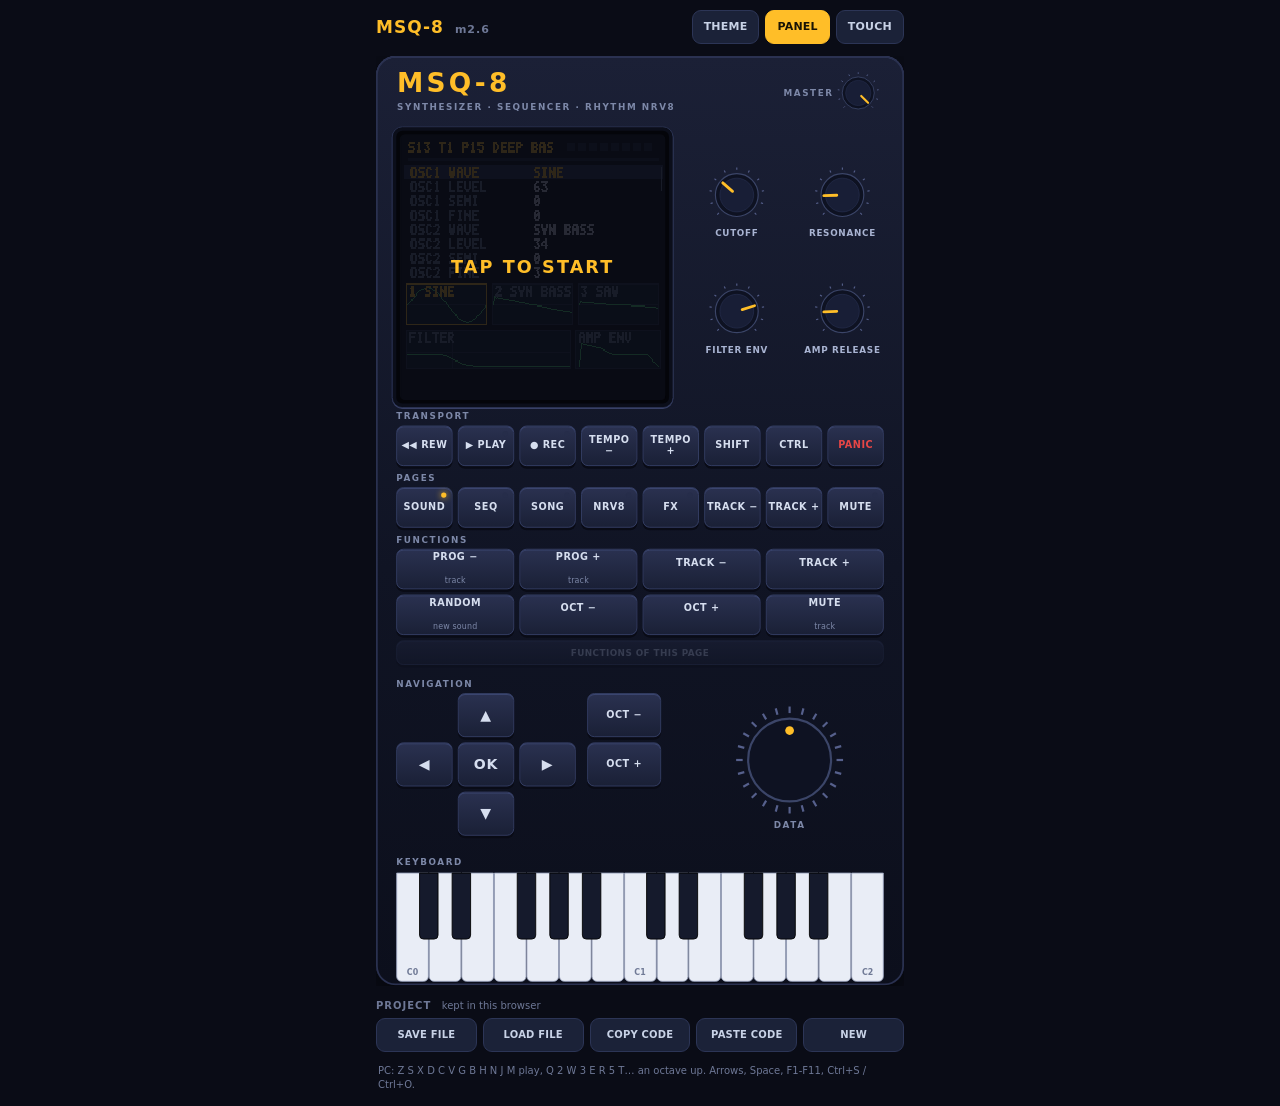
==== commit 54c8aa92: "MSQ-8 web m2.6: the two demo tracks and the new engine The page starts with TRIBE (a tribal techno, " ====
--- a/msq8-single.html
+++ b/msq8-single.html
@@ -375,7 +375,7 @@
   <p class="hint">PC: Z S X D C V G B H N J M play, Q 2 W 3 E R 5 T… an octave up. Arrows, Space, F1-F11, Ctrl+S / Ctrl+O.</p>
   <input type="file" id="file" accept=".msq8,.txt,application/octet-stream,text/plain" hidden>
 </div>
-<script>window.MSQ_WASM_B64 = "AGFzbQEAAAABsQEbYAN/f38Bf2ADf35/AX9gAX8Bf2AEf35/fwF/YAR/f39/AX9gAABgAX8AYAABf2ACf38AYAV/f39/fwBgA39/fwBgAn9/AX9gB39/f39/f38Bf2AEf39/fwBgB39/f39/f38AYAV/f39/fwF/YAJ/fwF9YAF/AX1gBn9/f39/fwBgA39/fwF9YAF8AX1gAn1/AX9gAX0BfWACf30BfWACfX0BfWACfH8BfGADf35/[base64]/[base64]/[base64]/PSAAGpBIBCPgYCAAAs0AAJAAkAgAEF/Sg0AQdDG1YAAENGAgIAADAELQdDG1YAAIAAQ0ICAgAALQQAtAKzH1YAACxAAQdDG1YAAIAAQkYGAgAALHABB0MbVgAAQkoGAgABDAAB6RJRDAAAAP5L8AAutEgIJfwV9I4CAgIAAQYAIayIAJICAgIAAAkBBAC0A8P30gAANAEG54AAhAUGA/[base64]/[base64]/IAmVIQoMGwsgB0EBcUUNHEMAAIA/IAmVIQoMGgsgB0EBcUUNG0MAAIA/IAcgB2yzlSIKjCAKIAdBAnEbIQoMGQsgB0EISw0aQa8BIAdBf2oiBUH/AXF2QQFxRQ0aIAVBAnRB8JjAgABqKgIAIQoMGQsgB0EISw0ZQZUBIAdBf2oiBUH/AXF2QQFxRQ0ZIAVBAnRBkJnAgABqKgIAIQoMGAsgB0EOSw0YQQEgB3RBqpIBcUUNGEMAAIA/IAlDmpkZPpRDAACAP5KVIQoMFgsgCUMK16O8lEMAAIA/kkMAAIA/IAlDZmamP5SVlCEKDBULQwAAgD9DZmbmPiAHQQFxGyAJlSIKQ5qZmT6UIAogB0EOSxshCgwUC0MAAAAAIQoCQCAHQQFxRQ0AQwAAgD8gCUPNzEw/ELiBgIAAlSEKCyAHQRVNDRMMFQtDAACAPyAJlSAHQXtqskMAAEBAlSIKIAqMlBC2gYCAAEMzM7M/lEPNzMw+kpQhCgwSCyAHQQVLDRNBFyAHQX9qIgVB/wFxdkEBcUUNEyAFQQJ0QbCZwIAAaioCACEKDBILQwAAgD8hCgJAAkAgB0F/ag4KExQUARQUFBQUABQLQ4/C9T0hCgwSC0PNzAw/IQoMEQsgB0EHSw0RQe8AIAdBf2oiBUH/AXF2QQFxRQ0RIAVBAnRBxJnAgABqKgIAIQoMEAsCQCAHQQJPDQBDzcxMPiEKDBALQwAAgD8gCUOamRk/[base64]/lCEKDAwLIAdBBE8NDUPNzEw+IQoMDAsgB0EBcQ0MQwAAgD8gCZUhCgwKCyAHQRFPDQtDAACAPyEKDAoLIAdBDUsNCkEBIAd0QaLRAHFFDQpDAACAPyAJlSEKDAgLIAdBCEsNCUMAAIA/IAcgB2yzlSEKDAcLAkAgB0EBRg0AQ2ZmZj8gCZUhCgwHC0MAAIA/[base64]/kpUhCgsgCkMAAAAAWw0BC0EAIQZBACEFA0AgACAGaiIEIAogBbND2w/[base64]/IAogCkO9N4Y1XRshCkEAIQYgACEFA0AgAiAGaiIEIAUqAgAgCpVDAAD+QpQiCUMAAAC/QwAAAD8gCUMAAAAAXRuS/AA6AAAgBEEBaiAFQQRqKgIAIAqVQwAA/kKUIglDAAAAv0MAAAA/IAlDAAAAAF0bkvwAOgAAIAVBCGohBSAGQQJqIgZBgAJHDQALIAJBgAJqIQIgA0EBaiIDQSBHDQALQQBBAToA8P30gAALIABBgAhqJICAgIAACxEAIABBH3FBAnQoAvCXwIAACxcAEJyAgIAAIABBH3FBCHRBgP70gABqC68FAQF/[base64]/tCHoICK+gQ3AAkgAEEALQC2h8CAADoACCAAQQApAK6HwIAANwAADwsgAEEmOgAgIABBo9AAOwAeIABBvzw2ABogAEEAOgAYIABBPzsAFiAAQZGyzGg2ABEgAEKI/oCA4IGKhgM3AAkgAEEALwCdiMCAADsABCAAQQAoAJmIwIAANgAADwsgAEEqOgAgIABBlCg7AB4gAEG//vDBAjYAGiAAQQo6ABggAEGtBjsAFiAAQZjQMDYAESAAQp/+gNivw4yABTcACSAAQZIMOwAoIABBAC8AlYnAgAA7AAQgAEEAKACRicCAADYAAA8LIABC07K5moSEkyI3AAAgAEEHOgAPIABBgf4AOwANIABBgdAANgAJIABBCjoAGCAAQoCAgICAoMCbBjcAEA8LIABBMjoALCAAQQw6ABggAEG0BDsAFiAAQQA2ABEgAEKP/oCA4MGHhgI3AAkgAELF3MDKlMjTJzcAACAAQRk6ACAgAEGm2gA7AB4gAEG/0Dw2ABoL4wIBBn8jgICAgABBEGsiASSAgICAABCcgICAACAAQQBB3NkM/[base64]/+ADsAuA4gAEK//[base64]/[base64]/AX0HfwN9C38CfQN/[base64]/ag4FAAAAAgECCyARIA5qIhJBHGohDyASQRlqLQAAs0MAAHxClSELC0MAAIA/[base64]/QwAAgL8gC0MAAAA/XRshCwwBCyALQwAAgECUQwAAgL+SIAtDAACAwJRDAABAQJIgC0MAAAA/[base64]/[base64]/aiErA0AgFiARQRh2Ig5BAWpB/wFxaiwAACEYIBYgDmosAAAhGSAbIBBBGHYiDkEBakH/AXFqLAAAIRogGyAOaiwAACEcICAgD0EYdiIOQQFqQf8BcWosAAAhHSAgIA5qLAAAIR4gCSAPICVqIh82AhQgCSAQICRqIhc2AhAgCSARICNqIg42AgwgHbIgHrIiLJMgD0EIdkH//wNxs0MAAIA3lJQgLJJDBAIBPJQhLCAasiAcsiItkyAQQQh2Qf//A3GzQwAAgDeUlCAtkkMEAgE8lCEtIBiyIBmyIi6TIBFBCHZB//8DcbNDAACAN5SUIC6SQwQCATyUIS4CQAJAAkACQCArDgIAAgELIA4gEU8NAEEAIRcgCUEANgIQCyAsICiUIC4gJpQgJyAtlJKSISwMAQsgJyAuIC2UlEMAAMA/[base64]/[base64]/XhsiCyALQwAAgL9dG5RDAAD6RpT8ADsBACARQQRqIREgCUECaiIJQSBHDQALIABBATYC1NkMQQAhCQsgACAJQQFqIhE2AtDZDCABIApBAnRqIg8gBCAJQQF0ai8BACIJOwECIA8gCTsBACARIQkgCkEBaiIKIAJHDQALCyADQcAAaiSAgICAAAs1AQF/[base64]/cToAGSABQbnz3fF5Qbnz3fF5Qbnz3fF5IAIgBCADRhsiA0ENdCADcyIDQRF2IANzIgNBBXQiBCADcyICIAQgA0YbIgNBDXQgA3MiA0ERdiADcyIDQQV0IgQgA3MiBSAEIANGGyIDQQ10IANzIgNBEXYgA3MiA0EFdCADcyIENgIAIAVBBnZB/[base64]/[base64]/[base64]/AkAgAEGAf2pBgH9LDQAgAUGt2rQBNgAAIAEPCyABIAAgAEH/AXFBDG4iAkEMbGtB/wFxQQJ0KAKAnMCAACIDLQAAOgAAIAMtAAEhAyABQQA6AAMgAUEwIAJBL2ogAEEMSRs6AAIgASADOgABIAELEQBBgAMgAC0AAm4gAC0AAWwLJAACQCAALQAADQBBAA8LIAAtAAEgAC0AA2xBgAMgAC0AAm5sC6IEAQZ/AkAgACgCiL8HIgdBoJwBSQ0AIABBAToAk78HQX8PC0EAIQgCQCABQQFIDQAgACEJIAEhCgNAIAggCUEeai8BAGogCUEgai8BAGogCUEiai8BAGogCUEkai8BAGogCUEmai8BAGogCUEoai8BAGogCUEqai8BAGogCUEsai8BAGohCCAJQS5qIQkgCkF/aiIKDQALCwJAIAJBAUgNACACQQNxIQpBACELAkAgAkEESQ0AIAJB/P///wdxIQwgAUEubCAAakEkaiEJQQAhCwNAIAggCUF6ai8BAGogCUF8ai8BAGogCUF+ai8BAGogCS8BAGohCCAJQQhqIQkgDCALQQRqIgtHDQALIApFDQELIAFBLmwgC0EBdGogAGpBHmohCQNAIAggCS8BAGohCCAJQQJqIQkgCkF/aiIKDQALCwJAIAggACABQS5saiACQQF0akEeaiILLwEAaiIKIAhNDQAgCkEGbCAAakHCFWohCQNAIAMgCS8BAE4NASAJQXpqIQkgCkF/aiIKIAhLDQALIAghCgsgACAKQQZsaiIJQcgVaiEIAkAgByAKa0EGbCIMRQ0AIAlBzhVqIAggDPwKAAALIAlByhVqIAQ7AQAgCCADOwEAIAlBzRVqIAZBASAGQQFKGyIIQf8AIAhB/[base64]/AoAAAsgBUEAOwEeIAAgACgCiL8HIARrNgKIvwcLC6EDAQJ/QQAhASAAQQBBwJMI/AsAIABBkemXqgI2ApS/ByAAQQI6AI+/ByAAQf8BOgCNvwcgAEG83gdqEJ6BgIAAIABBveEHahCegYCAACAAQb7kB2oQnoGAgAAgAEG/5wdqEJ6BgIAAIABBwOoHahCegYCAACAAQcHtB2oQnoGAgAAgAEHC8AdqEJ6BgIAAIABBw/MHahCegYCAACAAQcT2B2oQnoGAgAAgAEHF+QdqEJ6BgIAAIABBxvwHahCegYCAACAAQcf/B2oQnoGAgAAgAEHIgghqEJ6BgIAAIABByYUIahCegYCAACAAQcqICGoQnoGAgAAgAEHLiwhqEJ6BgIAAIABB/wE6AM6OCANAIAAgAWoiAkEBakGECDsAACACQS9qQYQIOwAAIAJBDmpCv/78+fPnz58/NwAAIAJBBGpBgfABOwEAIAJB3QBqQYQIOwAAIAJBPGpCv/78+fPnz58/NwAAIAJBMmpBgfABOwEAIAJB6gBqQr/+/Pnz58+fPzcAACACQeAAakGB8AE7AQAgAUGKAWoiAUHIFUcNAAsLjgEAAkAgAUE7Sw0AIAAgAUEubGoiAUEBOgAAIAEgAyADIANBBCADQQhGGyADQQJGGyADQRBGGyIDOgACIAEgAkEBIAJBAUobIgJBECACQRBIGyICOgABIAEgBEH//wNBgAMgA0H/[base64]/ByAFQQFqIgVBCEcNAAsgA0EAOgADIANBADoAAAsLXAEBf0F/IQICQCABQTtLDQAgACABQS5saiIBLQAARQ0AQf//A0GAAyABLQACbiABLQABbG4iAEHjACAAQeMASRsgAS0AAyIATQ0AIAEgAEEBajoAA0EAIQILIAILkwUBDX9BfyECAkAgAUE7Sw0AIAAgAUEubGoiAy0AAEUNACADLQADIgRBAkkNACADIARBf2oiAjoAAyADLQABIAJB/[base64]//8DcSAEak8NACAGIARBBmxqIQIgBCEKA0ACQCACLwEAIAJBfmovAQAiDmogBU0NACACIAUgDms7AQAgCy8BACENCyACQQZqIQIgCkEBaiIKIAQgDUH//wNxakkNAAsLIAlBAWoiCUEIRw0AC0EAIQIgACgC1I4IIAVJDQBBACECIABBADYC1I4ICyACC2MAIAFBACABQQBKGyIBQTsgAUE7SBshAQJAAkAgAC0AkL8HRQ0AIAAtALjeBw0BIABBfyABIAEgAC0AjL8HRhs6AI2/Bw8LIABBADYC1I4IIAAgAToAjL8HIABBADoAuN4HCwvhAQEEfwJAIAAtAJC/[base64]/B0UNACAAQQA2AtSOCCAAQQE6AJK/BwsgAEEANgLcjgggAEEBOgCQvwcLC+sDAQZ/AkACQCAALQCSvwcNACAAKALUjgghAgwBCyAAKALUjgghAgJAIAAtAIy/ByIDQTtLDQAgACADQS5saiIEQQE6AAAgBCAELQACIgMgAyADQQQgA0EIRhsgA0ECRhsgA0EQRhsiBToAAiAEIAQtAAEiBkEBIAZBAUsbIgdBECAHQRBJGyIHOgABIAQgAiAGQYADIANubCIDakF/aiADbiIDQQEgA0EBShsiA0H//[base64]/ByAAQQA7AZC/BwJAIAAsAI2/ByIDQQBIDQAgAEEANgLUjgggAEH/[base64]/AXEhAwNAAkAgAS0AACADRw0AIAFBfGovAQAiACALLwEERw0AIAFBfmovAQANACABQX5qIAQgAGsiAyADIAIgAGsiASAEGyABIAFBAUgbIgMgAyAAaiAEShsgASAEGyIBQQEgAUEBShs7AQAPCyABQQZqIQEgCkF/aiIKDQALCwvVAgEEfwJAIAAtAJC/[base64]/BwwBCyAAIAAtAIy/B0EubGotAAANACAAQQA2AtSOCCAAQQE6AJK/BwsgAEEANgLcjgggAEEBOgCQvwcPCwJAAkAgAC0Akb8HRQ0AQQAhBCAAQQA6AJG/ByAAQeCSCGohAiAAKALUjgghAwNAAkAgAi0AAEUNACAAIAQgAxC5gICAAAsgAkEGaiECIARBAWoiBEEQRw0ADAILCyAAQQE6AJG/BwsLeQIDfwF+QQAhAkEAIQMCQCAAIAAtAIy/B0EubGoiBC0AAEUNACAELQABIAQtAANsQYADIAQtAAJubCEDCwJAIAFFDQAgADUC1I4IIAGsfCIFQgAgBUIAVRunIgQgA0F/aiAFIAOtUxsgBCADGyECCyAAIAI2AtSOCAu8EQMGfwF9D38CQAJAIANBAUgNACAAQeSOCGohBCAAQZi/B2ohBSAAQeCSCGohBiAAQcgVaiEHIABBvN4HaiEIIABB4I4IaiEJA0AgAC0AkL8HRQ0CAkACQCAAKgLcjggiCkMAAAAAX0UNAANAIAAtAJC/[base64]/[base64]/B0UNACAUIAAtAI6/[base64]/ByEZQQAhEEF/IQ4gBCENQX8hEQJAA0ACQAJAAkAgDUF8ai0AAEUNACAUIA1BfWotAABHDQEgDUF+ai0AACAVLQAERw0BIBAhEQwECyAQIBEgEUEASBshEQwBCwJAIA5BAEgNACANKAIAIAkgDkEDdGooAgRPDQELIBAhDgsgDUEIaiENIBBBAWoiEEHAAEcNAAsgEUF/[base64]/wNPDQEMAgsgDEF/aiANTw0BQQAhECAGIQ0DQAJAIA0tAABFDQAgACAQIAwQuYCAgAALIA1BBmohDSAQQQFqIhBBEEcNAAsgAEEANgLUjggCQCAALQC43gdFDQAgBSAALQC53gdBFHBByAFsaiIXLQAAIg5FDQEgACAALQC73gdBAWoiDToAu94HIA1B/wFxIBdBAmoiESAALQC63gciDSAOcEEBdGotAAFJDQIgAEEAOgC73gcgDiEQAkADQAJAIA1BAWoiDUH/AXEgDkkNAEEAIQ0gFy0AAUUNAgsCQCAAIBEgDUH/AXFBAXRqLQAAQTxwIhRBLmxqLQAADQAgEEF/aiIQRQ0CDAELCyAAIBQ6AIy/ByAAIA06ALreBwwDCyAAIA06ALreBwwBCwJAIAAsAI2/ByINQQBIDQAgAEH/[base64]/B0UNAwJAAkAgAC0Akr8HRQ0AIAAoAtSOCCIFIAVBAEdrIQcMAQsCQCAHDQBBACEHDAELIAcgACgC1I4IakF/aiAHcCEHCyAALQDgkgghBQJAIANFDQACQAJAIAVB/wFxDQBBACEFDAELAkAgAC0A5pIIDQBBASEFDAELAkAgAC0A7JIIDQBBAiEFDAELAkAgAC0A8pIIDQBBAyEFDAELAkAgAC0A+JIIDQBBBCEFDAELAkAgAC0A/[base64]/ByAHQQAgASACEK6AgIAAQQBIDQQgAEHgkghqIAVBBmxqIgVBAToAACAFIAc7AQQgBSABOgACIAUgAC0Ajr8HOgABDwsgBUH/[base64]/AXFubCIGTCIDDQAgBEE7Sw0AQQAhCgJAIAUtAAMiA0H//wNBgAMgBS0AAm4gBS0AAWwiDW4iB0HjACAHQeMASRsiDk8NAAJAAkADQCAMIA0gA0EBaiIDQf8BcSIHbCIGTA0BIAcgDkH/AXFPDQIMAAsLIAUgAzoAA0EBIQMMAgsgBSADOgADC0EAIQMLIAYgC0wNAiAEQTtLDQIgAC0Ajr8HIgdBB0sNAiAKIAFFIAtBAEhycg0CIAsgBS0AASAFLQADbEGAAyAFLQACbmxPDQIgACAEIAcgC0H//wMgC2sgCCAGIAtrIAMbIgVBASAFQQFKGyIFIAUgC2pB//8DSxsgASACEK6AgIAAQQBIDQIgCSAJKAIAIAhqIgA2AgAgACAGSA0CIAkgBkF/[base64]/[base64]/[base64]//[base64]/ACAHQf8ASBs6AMwVIARBAWohBAsgBUEBRg0AIAYgBGshBiAEQQZsIABqQdIVaiEFA0AgBSADIAUtAABqIgRBASAEQQFKGyIEQf8AIARB/wBIGzoAACAFQXpqIgQgAyAELQAAaiIEQQEgBEEBShsiBEH/[base64]/AoAAAsgBkEAOwEeIAAgACgCiL8HIAVrNgKIvwcgACABIAIgAxDBgICAAAsLnAMBDH8CQCAAIAFBLmxqIgQgAkEBdGpBHmovAQAiBUUNACACQfz///[base64]/AXFFDQAgBEEwbCIGIAAtAAEgAC0AA2xBgAMgAC0AAm5sTw0AAkAgACgCiL8HIgdBoJwBSQ0AIABBAToAk78HDAELAkACQCADLwEAIghFDQAgASAIQQZsaiEJIAZB//8DcSEKA0AgCS8BACAKTQ0CIAlBemohCSAIQX9qIggNAAsLQQAhCAsgAiAIQQZsaiEJAkAgByAIa0EGbCIIRQ0AIAlBBmogCSAI/AoAAAsgCUEoOwECIAkgBjsBACAJQdAAQfMAIARBAXEbOgAFIAkgBToABCAAIAAoAoi/[base64]//A3EhBQNAIAQvAQAgBU0NASAEQXpqIQQgCEF/aiIIIApLDQALIAohCAsgAiAIQQZsaiEEAkAgASAIa0EGbCIIRQ0AIARBBmogBCAI/AoAAAsgBEEUOwECIAQgBzsBACAEQcYAQd8AIAlBAXEbOgAFIAQgBjoABCAAIAAoAoi/B0EBajYCiL8HIAAgAC8BIEEBajsBIAwBCyAAQQE6AJO/BwsgCUEBaiIJQSBHDQALIABBwhVqIQdBACEIA0ACQCAIQQJ0KAKQncCAACIFQYB/akGBf0kNACAALQAAQf8BcUUNACAALQABRSAALQADRXINAAJAIAAoAoi/[base64]/ByAAIAAvASJBAWo7ASIMAQsgAEEBOgCTvwcLIAhBAWoiCEEDRw0ACyAAQcIVaiEHQQAhBANAAkAgBEECdCgCnJ3AgAAiBUGAf2pBgX9JDQAgAC0AAEH/AXFFDQAgAC0AASAALQADbEGAAyAALQACbmxBgQNJDQACQCAAKAKIvwciBkGfnAFLDQAgAC8BHiAALwEgaiIKIAAvASIiCWohCAJAIAlFDQAgByAIQQZsaiEJA0AgCS8BAEGBA0kNASAJQXpqIQkgCEF/aiIIIApLDQALIAohCAsgAiAIQQZsaiEJAkAgBiAIa0EGbCIIRQ0AIAlBBmogCSAI/AoAAAsgCUGAg/[base64]/AXFFDQAgBCAALQABIAAtAANsQYADIAAtAAJubE8NAAJAIAAoAoi/ByIHQZ+cAUsNACAALwEeIAAvASBqIAAvASJqIgUgAC8BJCIJaiEKAkAgCUUNACABIApBBmxqIQkDQCAEIAkvAQBODQEgCUF6aiEJIApBf2oiCiAFSw0ACyAFIQoLIAIgCkEGbGohCQJAIAcgCmtBBmwiCkUNACAJQQZqIAkgCvwKAAALIAkgBEF/c0HIACAEQbf/A0sbOwECIAkgBDsBACAJQdoAOgAFIAkgBjoABCAAIAAoAoi/B0EBajYCiL8HIAAgAC8BJEEBajsBJAwBCyAAQQE6AJO/[base64]/wFxQYEBSQ0AIAAtAC5B/wFxRQ0AIAlBfWovAQAhBSAJLQAAIQYgAC0ALyAALQAxbEGAAyAALQAwbmwgCUF7ai8BACIKTQ0AIABBASAHIAogCkH//wNzIAVB//8DcSIFQQEgBUEBSxsiBSAFIApqQf//A0sbIAhBfmogBhCugICAABoLIAlBBmohCSAEQX9qIgQNAAsLIAdBAWoiB0EIRw0ACyAAQYCEhAg2AZq/BwJAIAAtAJi/B0ECSw0AIABBAzoAmL8HCyAAQeQAOgDx3wcgAEH/ADoAkd8HIABB7gA6APneByAAQeQAOgDh3gcgAEHkADoA1d4HIABB5AA6AMneByAAQf8AOgC93gcgAEEBOgCZvwcgAEGAAjsBnr8HIABB6QA6AMffByAAQekAOgC73wcgAEHpADoAr98HIABB6QA6AKPfByAAQdoOOwGo4QcgAEHaADoAn+EHIABB3/YDOwHa4AcgAEHfADoA1+AHIABBEjoAyd8HIABBxgA6AMTfByAAQcYAOgC43wcgAEHGADoArN8HIABBxgA6AKDfBwsUACAAIAFBkemXqgIgARs2ApS/[base64]/[base64]/aiIRRQ0CDAALCyAPQQFqIQ8LIBBBAWoiECATRw0ACwsgDUEBaiINQQhHDQALIAwgCmogCCAPIAdKIgQbIQggDyAHIAQbIQcgC0EHaiELIAxBAWoiDEEFRw0ACyAGQQFqIgZBDEcNAAsgACAIQQVtIgQ6AM+OCCAIIARBBWxrIQQMAQsgACAAQZS/[base64]/AoAAAtBACEJIBJBADsBACAAIAAoAoi/ByAEazYCiL8HAkACQCADLQAADQBBgAMgAy0AAm4hDyADLQABIREMAQsgAy0AASIRIAMtAANsQYADIAMtAAJuIg9sIQkLAkACQCACQQNKDQAgAiEEIABBlL8HahClgICAAEEIdkEKcEEHSQ0BCyAAQZS/[base64]/aiIUDQALIA8gDWoiDyAJSQ0ADAILCyAJRQ0AIA9BAXYhEiAAQZS/[base64]/AXEgE24hFAwBC0EAIBBBf3MgE2pB//[base64]//8DIANrIAggA2sgBCAEIANqIAhLGyIHQQEgB0EBSxsiByAHIANqQf//A0sbIAUgBhCugICAABoLC08AIAFBACABQQBKGyIBQQ8gAUEPSBshAQJAIAAtAJC/B0UNACAAQX8gASABIAAtAMyOCEYbOgDOjggPCyAAIAE6AMyOCCAAQf8BOgDOjggLjgEBAn8CQCAALQCQvwdFDQAgAUEHSw0AIAAtAJG/B0H/AXFFDQAgACAALQDMjghBgQNsakG83gdqIgMtAAAiBEUNAAJAAkAgACgC1I4IIgANAEEAIQAMAQsgAEELakEYbiEACyADIAFBMGxqIAAgBHBBA2xqIAJBASACQQFKGyIAQf8AIABB/wBIGzoAAQsLIgAgACAALQDMjghBgQNsakG83gdqIABBlL8HahCfgYCAAAtlAAJAIAAtAJC/Bw0AIAAgAUEAIAFBAEobIgFBEyABQRNIGyIBOgC53gcCQCACRQ0AIAAgACABQcgBbGotAJi/ByIBQQBHOgC43gcgAUUNASAAQQA7AbreBw8LIABBADoAuN4HCwuMAQEBf0F/[base64]/IQMCQCABQRNLDQAgAkEASA0AIAIgACABQcgBbGoiBC0AmL8HIgFPDQAgBEGYvwdqIQMCQCABIAJBf3NqQQF0IgRFDQAgAyACQQF0aiICQQJqIAJBBGogBPwKAAALIAMgAUF/ajoAAEEAIQMgAUF+aiICQf8BcSAALQC63gdPDQAgACACOgC63gcLIAML5gEBBX9BACECAkAgAUETSw0AIAAgAUHIAWxqIgMtAJi/ByIERQ0AQQAhAkEAIQUCQCAEQQFGDQAgBEEBcSEGIARB/gFxIQQgAUHIAWwgAGpBnb8HaiEBQQAhAkEAIQUDQCABLQAAIAAgAUF/ai0AAEE8cEEubGotAANsIAFBfmotAAAgACABQX1qLQAAQTxwQS5sai0AA2wgAmpqIQIgAUEEaiEBIAQgBUECaiIFRw0ACyAGRQ0BCyADQZi/B2pBAmogBUEBdGoiAS0AASAAIAEtAABBPHBBLmxqLQADbCACaiECCyACCxQAIAAtAFxBAXFBLGxBgKDAgABqCwwAIAAgAUEBcToAXAtmAQJ/[base64]/AsAIABBAToAXSAAQQM2AhAgACACNgIEIAAgATYCAAsTACAAQQA6ABQgACABQQVvNgIICxUAIAAgASAAKAIMakElakElbzYCDAvqAQIDfwF+IAAoAgAgACgCBCICIAItAIy/[base64]//A3EgAGo6AAAPCyADIAEgACwABiICIAEgAkobIgIgACwAByIAIAIgAEgbOgAACzcAIAAoAgQiACAALQCMvwdBLmxqIAAtAI6/B2oiACABQShvIAAtAAZqQShqQf//A3FBKHA6AAYLiQsEDH8BfQF/A34jgICAgABBsAFrIgEkgICAgAACQAJAAkACQAJAAkAgACgCCEF/ag4EAwIBAAQLIAAQjYGAgAAMBAsgABCIgYCAAAwDCyAAEP+AgIAADAILIAAQ7oCAgAAMAQsgACgCBCICIAItAIy/B0EubGogAi0Ajr8Hai0ABiEDIAAoAgAhBCAAKAIMIQUgAEHeAGoiBkEAQQBB8AFB8AEgAC0AXEEBcUEsbCIHLwGEoMCAABCngYCAACAAKAIEIgIgAi0AjL8HIghBLmxqIAItAI6/[base64]//wNxEKeBgIAAIAIhBwJAIAAoAgAtAKDWDA0AIAsvARYhBwsgBkGgAUEGQQhBCCAHQf//A3EQp4GAgAAgAiEHAkAgACgCAC0A2NYMDQAgCy8BFiEHCyAGQaoBQQZBCEEIIAdB//8DcRCngYCAACACIQcCQCAAKAIALQCQ1wwNACALLwEWIQcLIAZBtAFBBkEIQQggB0H//wNxEKeBgIAAIAIhBwJAIAAoAgAtAMjXDA0AIAsvARYhBwsgBkG+AUEGQQhBCCAHQf//A3EQp4GAgAAgAiEHAkAgACgCAC0AgNgMDQAgCy8BFiEHCyAGQcgBQQZBCEEIIAdB//8DcRCngYCAACACIQcCQCAAKAIALQC42AwNACALLwEWIQcLIAZB0gFBBkEIQQggB0H//wNxEKeBgIAAIAIhBwJAIAAoAgAtAPDYDA0AIAsvARYhBwsgBkHcAUEGQQhBCCAHQf//A3EQp4GAgAAgACgCACoCrNkMIQ0gBkEGQRRB5AFBAyALLwEWEKeBgIAAIAZBBkEUIA1DAABkQ5T8ACIHQeQBIAdB5AFIG0EDIAJB//[base64]//[base64]//8DcRCrgYCAABogAkEMaiECIAdBDWohByAQQgF8IhBCDlINAAsgBkHsASAOQbYBbEElbkEeakHEACAIQf//[base64]/ByABakEHcToAjr8HC7QBAQR/IABBADoAFCAAKAIEIgEgAS0AjL8HQS5saiABLQCOvwdqIgEgAS0AFkEBczoAFgJAIAAoAgQiAiACLQCMvwdBLmxqIAItAI6/[base64]/ASAAQf8BSBs6AAULTwEBfyAAQQA6ABQCQCAAKAIEIgAsAI2/ByICQX9KDQAgAC0AjL8HIQILIAAgASACQf8BcWoiAkEAIAJBAEobIgJBOyACQTtIGxC2gICAAAtBAQF/QQAhAiAAQQA6ABQgACgCBCEAAkAgAUUNACABQYADIAAgAC0AjL8HQS5sai0AAm5sIQILIAAgAhC7gICAAAu+AQEEfyOAgICAAEEQayICJICAgIAAIABBADoAFAJAAkAgACgCBCIDIAMtAIy/[base64]/B0EubGogAC0Ajr8HaiIAIAEgAC0ADmoiAEEAIABBAEobIgBBPyAAQT9IGzoADgsmACAAQQA6ABQgACgCBCIAIAAtAIy/ByAALQCOvwcgARC/gICAAAu+AQEDfyOAgICAAEHQAGsiASSAgICAACAAQQA6ABQgACgCBCECIAIgAi0AjL8HIAItAI6/ByACLQCPvwcQqYCAgAAQvoCAgAAgACgCBCICLQCOvwchAyABIAItAI+/BxCqgICAADYCFCABIANBAWo2AhAgAUEgakEoQf6AwIAAIAFBEGoQu4GAgAAaIAEgAUEgajYCACAAQS1qQShBmIHAgAAgARC7gYCAABogAEHkADYCWCABQdAAaiSAgICAAAuSAQECfyOAgICAAEHQAGsiAiSAgICAACAAQQA6ABQgACgCBCIDIAMtAI+/[base64]/[base64]/[base64]//wNxEKuBgIAAGgwCCyABQQRB2QEgAyAEQf//A3EQrIGAgAAaDAELAkAgACgCWEEBSA0AIABB3gBqIQMgABDPgICAAC8BCiEBAkACQCAAQS1qIgQQvoGAgABBIUsNACADQQRB2AEgBCABQf//A3EQq4GAgAAaDAELIANBBEHZASAEIAFB//8DcRCsgYCAABoLIAAgACgCWEF/ajYCWAwBCyAALQBdRQ0AIABB3gBqQQRB2gEgASAAEM+AgIAALwEIEKyBgIAAGgsCQCAALQBdRQ0AIABB3gBqQQRB5QEgAiAAEM+AgIAALwEIEKyBgIAAGgsLhxEDHH8BfgJ/[base64]//8DcRCngYCAACACLQCMvwchDCANLQABIRQgASANLQACNgKYASABIBQ2ApQBIAEgDEEBajYCkAEgAUGwAWpBMEGUgsCAACABQZABahC7gYCAABogEkEGQQUgAUGwAWogCUH//wNxEKuBgIAAGiABIA0tAAU2AoABIAFBsAFqQTBBxovAgAAgAUGAAWoQu4GAgAAaIBJB4ABBBSABQbABaiALQf//A3EQq4GAgAAaAkACQCACLQCRvwdFDQBBipbAgABB7pPAgAAgAi0Akr8HGyEMIAYhFAwBCyAIIAogAi0AkL8HIgwbIRRBmIPAgABB44nAgAAgDBshDAsgEkGWAUEFIAwgFEH//wNxEKuBgIAAGiASQcQBQQVB6InAgABBopLAgAAgDS0ABCIMGyALIAogDBtB//8DcRCrgYCAABoCQAJAAkAgDg0AIAItAJK/[base64]//A3EQrIGAgAAaIBJBlgFBIUEIQQQgCCAHIAAoAgAtAOjVDBtB//8DcRCngYCAACASQaABQSFBCEEEIAggByAAKAIALQCg1gwbQf//A3EQp4GAgAAgEkGqAUEhQQhBBCAIIAcgACgCAC0A2NYMG0H//wNxEKeBgIAAIBJBtAFBIUEIQQQgCCAHIAAoAgAtAJDXDBtB//8DcRCngYCAACASQb4BQSFBCEEEIAggByAAKAIALQDI1wwbQf//A3EQp4GAgAAgEkHIAUEhQQhBBCAIIAcgACgCAC0AgNgMG0H//wNxEKeBgIAAIBJB0gFBIUEIQQQgCCAHIAAoAgAtALjYDBtB//8DcRCngYCAACASQdwBQSFBCEEEIAggByAAKAIALQDw2AwbQf//A3EQp4GAgAAgAyARayIDQQBIIAMgEE5yIRUgD0GcAWwhFiANQQZqIRcgDUEWaiEYIANBnAFsIRlBACEaA0AgGiITQRFsIhtBMGohFCACIAItAIy/ByATIAFBrAFqEK+AgIAAIQMgBSEMAkAgGCATaiIcLQAADQAgCSAKIBMgAi0Ajr8HRhshDAsgASATQQFqIho2AkAgAUGwAWpBMEHvgsCAACABQcAAahC7gYCAABogEkEEIBtBM2ogAUGwAWogDEH//wNxEKuBgIAAGiAAKAIAIBcgE2otAABBKHBBLmxqKQEAIR0gAUEAOgCoASABIB03A6ABIBJBDiAbQTRqIAFBoAFqIAsgCiATIAItAI6/B0YbQf//A3EQrIGAgAAaIBJB0AAgFEGcAUEOIAdB//8DcRCngYCAAAJAIBMgAi0Ajr8HRw0AIBJBzwAgG0EvakGeAUEQIAlB//[base64]/bcFqIhMgGyATIBtIGyATIBRIG0GcASAeayADQQJqLwEAIhNBnAFsIBBuIh5BAiAeQQJLGyIeIB4gH2pB7AFLG0ECIAUgCCAGIBMbIBwtAAAbQf//A3EQp4GAgAAgASgCrAEhHgsgA0EGaiEDIAxBAWoiDCAeSA0ACwsCQAJAAkAgDg0AIAItAJK/B0UgFXJBAXFFDQEMAgsgFQ0BCyASIBkgEG5B0ABqIBRBDiALQf//A3EQqIGAgAALIBpBCEcNAAsgAiACLQCMvwcgAi0Ajr8HIAFBrAFqEK+AgIAAGiAXIAItAI6/ByIDai0AACEQIA0gA2otAA4hEyABQTBqIAIoAoi/B0HkAGxBoJwBbjYCACABIANBAWo2AiAgASATNgIoIAEgASgCrAE2AiwgASAQQQFqNgIkIAFBsAFqQTBBlpbAgAAgAUEgahC7gYCAABogEkEGQb4BIAFBsAFqIAtB//8DcRCrgYCAABoCQCAYIAItAI6/B2otAABFDQAgEkG+AUHMAUHpksCAACAGQf//A3EQq4GAgAAaCwJAAkAgAiwAjb8HIgNBAEgNACABIANBAWpB/wFxNgIAIAFBsAFqQTBBsYHAgAAgARC7gYCAABoMAQsgASAAKAIQQQxsQQxqIAFBoAFqEKuAgIAANgIQIAFBsAFqQTBBvoDAgAAgAUEQahC7gYCAABogCiEJCyASQQZBzAEgAUGwAWogCUH//wNxEKuBgIAAGiAAQZmFwIAAQfyLwIAAEO2AgIAAIAFB4AFqJICAgIAAC8gGAQ5/[base64]/[base64]/AEEAIAAtAAAiAUH4AEkbQdoAIAEbIgE6AAACQCABDQAgAEEAOwABCwtIAQF/IABBADoAFCAAKAIEIgEgAS0AzI4IQYEDbGogACgCGEEwbGogACgCHEEDbGoiAEG/[base64]/IAAoAgAgACgCGEEFbGpBug5qIQICQAJAAkAgACgCICIDDgICAAELIAJBAWohAgwBCyACQQJBAyADQQJGG2ohAgsgAEEAOgAUIAIgASACLQAAaiIAQQAgAEEAShsiAEE/IABBP0gbOgAACygAIABBADoAFCAAKAIAIAAoAhhBBWxqQb4OaiIAIAAtAABBAXM6AAALhgEBAn8CQCAAKAIEIgIsAM6OCCIDQX9KDQAgAi0AzI4IIQMLIABBADoAFCACIAEgA0H/AXFqIgNBACADQQBKGyIDQQ8gA0EPSBsQx4CAgAAgAEEAIAAoAhwiAiAAKAIEIgMgAy0AzI4IQYEDbGotALzeB0F/aiIDIAIgA0gbIAJBAEgbNgIcC2YBAX8gAEEAOgAUIAAoAgQiAiACLQDMjghBgQNsaiICIAEgAi0AvN4HaiIBQQEgAUEBShsiAUEQIAFBEEgbIgI6ALzeByAAQQAgACgCHCIBIAJBf2oiAiABIAJIGyABQQBIGzYCHAs4AQF/IABBADoAFCAAKAIAIgEgAS0A4g5BAWpBA3AiAToA4g4gACABQQJ0KALwpMCAABDagICAAAtMAQF/AkAgAC0AFEEDRg0AIABBAzoAFA8LIABBADoAFCAAKAIEIgEgAS0AzI4IQYEDbGpBvN4HahCegYCAACAAQfuSwIAAENqAgIAAC1sBAn8gAEEAOgAUIAAoAgQQyYCAgAAgAEEAIAAoAhwiASAAKAIEIgIgAi0AzI4IQYEDbGotALzeB0F/[base64]//A3EQq4GAgAAaQe6TwIAAIQMgByERAkAgAi0Akb8HDQAgCiAMIAItAJC/ByIDGyERQZiDwIAAQeOJwIAAIAMbIQMLIA5BnAFBBSADIBFB//8DcRCrgYCAABogASACIAItAIy/B0EubGotAAU2AoABIAFBsAFqQThBxovAgAAgAUGAAWoQu4GAgAAaIA5BvAFBBSABQbABaiANQf//A3EQq4GAgAAaIAFB64XAgABBuI7AgAAgBC0A4g4iA0EBRhtB547AgAAgAxs2AnAgAUGwAWpBOEHLgMCAACABQfAAahC7gYCAABogDkEGQRYgAUGwAWogDEH//wNxEKyBgIAAGgJAIAAoAgAtALjVDCIDRQ0AIAEgAxCigYCAADYCYCABQbABakE4QbaAwIAAIAFB4ABqELuBgIAAGiAOQYYBQRYgAUGwAWogB0H//wNxEKyBgIAAGgsgBEG6DmohEiAFQRxqIRNBACEUIBBBAWoiFSEWA0AgBiEEAkAgEiAUQQVsaiIXLQAEDQAgCyEEIBQgACgCGEYNACATIBRBAXRqLwEAIQQLIBRBBHQiBUEkaiEKIA5BBCAFQShqIBQQmYGAgAAgBEH//wNxEKyBgIAAGiAFQSNqIRggBUEuaiEZIBMgFEEBdGohGkEAIQVBLSEDIBYhBANAIA8hEQJAIAUgEC0AAE8NAAJAIAQtAABFDQAgBiERIBctAAQNASAaLwEAIREMAQsgCCAJIAVBBHEbIRELIA4gA0F5aiIbIApBCkENIBFB//8DcRCngYCAAAJAAkACQCAELQAAIhFB+ABJDQAgBSAQLQAATw0BIA4gGyAKQQpBAyANQf//A3EQp4GAgAAgBC0AACERCyARQf8BcUUNAQsCQCAEQQFqLQAADQAgBEECai0AAEUNAQsgBSAQLQAATw0AIA4gAyAZQQNBAyAPEKeBgIAACwJAIAItAJC/B0UNACAFIAItAM2OCEcNACAOIANBeGogGEEMQQ8gDUH//wNxEKmBgIAACwJAIBQgACgCGEcNACAFIAAoAhxHDQAgDiADQXhqIBhBDEEPIAtB//8DcRCpgYCAAAsgBEEDaiEEIAVBAWohBSADQQxqIgNB7QFHDQALIBZBMGohFiAUQQFqIhRBCEcNAAsgACgCHCEFIAAoAhgiBBCZgYCAACEDIAAoAhwhESABIAM2AlAgASARQQFqNgJUIAFBsAFqQThBv4HAgAAgAUHQAGoQu4GAgAAaIA5BBkGqASABQbABaiALQf//A3EQq4GAgAAaIA5B8ABBqgFBkoXAgABB4YXAgAAgFSAEQTBsaiAFQQNsaiIFLQAAIgRB9wBLG0HnjsCAACAEGyANQf//[base64]//wNxEKuBgIAAGiABIAAoAgAgACgCGEEFbGpBuw5qLQAANgIkIAFB8pPAgAA2AiAgAUGwAWpBOEG4gsCAACABQSBqELuBgIAAGiAOQcAAQccBIAFBsAFqIAsgDCAAKAIgQQFGG0H//wNxEKuBgIAAGiABIAAoAgAgACgCGEEFbGpBvA5qLQAANgIUIAFB3ZDAgAA2AhAgAUGwAWpBOEG4gsCAACABQRBqELuBgIAAGiAOQfoAQccBIAFBsAFqIAsgDCAAKAIgQQJGG0H//wNxEKuBgIAAGiABIAAoAgAgACgCGEEFbGpBvQ5qLQAANgIEIAFBoYzAgAA2AgAgAUGwAWpBOEG4gsCAACABELuBgIAAGiAOQbQBQccBIAFBsAFqIAsgDCAAKAIgQQNGG0H//wNxEKuBgIAAGgJAIBIgACgCGEEFbGotAARFDQAgDkG+AUGqAUHpksCAACAHQf//[base64]/[base64]/B2ohBCAAKAIkIQNBASEFDAELIANBmL8HaiAAKAIkIgMgBEF/[base64]/[base64]/ByAAQdOOwIAAQdKKwIAAIAFBAUYbENqAgIAAC7EKARV/[base64]//wNxEKuBgIAAGiAOQZABQQVB6InAgABBopLAgAAgCy0Amb8HIg8bIAcgCSAPG0H//[base64]//[base64]/aiESAkACQCAMIBAtAABJDQAgDkEOIBJB/JXAgAAgCiAFIAwgACgCJEYbQf//A3EQq4GAgAAaDAELIAIgA0F/[base64]//[base64]//A3EQrIGAgAAaIA1FDQAgASACLQC73gdBAWo2AgAgAUHwAGpBOEHvgsCAACABELuBgIAAGiAOQYABIAsgAUHwAGogCBCsgYCAABoLIANBAmohAyAMQQFqIQwgD0F/aiEPIAtBDWoiC0HWAUcNAQsLIABBx5HAgABB54/AgAAQ7YCAgAAgAUGwAWokgICAgAALHwAgAEEAOgAUIAAgAUELbyAAKAIoakELakELbzYCKAvtAwEDfyAAQQA6ABQgACgCACECAkACQAJAAkACQAJAAkACQAJAAkACQCAAKAIoIgAOCgABAgMEBQYHCAkKCyACIAEgAi0A4w5qIgBBACAAQQBKGyIAQT8gAEE/SBs6AOMODwsgAiABIAItAOQOaiIAQQAgAEEAShsiAEE/IABBP0gbOgDkDg8LIAIgASACLQDlDmoiAEEAIABBAEobIgBBPyAAQT9IGzoA5Q4PCyACIAEgAiwA5g5qIgBBdCAAQXRKGyIAQQwgAEEMSBs6AOYODwsgAiABIAItAOcOaiIAQQAgAEEAShsiAEE/IABBP0gbOgDnDg8LIAIgASACLQDoDmoiAEEAIABBAEobIgBBECAAQRBIGzoA6A4PCyACIAEgAi0A6Q5qIgBBACAAQQBKGyIAQT8gAEE/SBs6AOkODwsgAiABIAItAOoOaiIAQQAgAEEAShsiAEE/IABBP0gbOgDqDg8LIAIgASACLQDrDmoiAEEAIABBAEobIgBBPyAAQT9IGzoA6w4PCyACIAEgAi0A7A5qIgBBACAAQQBKGyIAQT8gAEE/[base64]/IABBP0kbIQBB4w4hAwwKCyACLQAtIgBBPyAAQT9JGyEAQeQOIQMMCQsgAi0ALiIAQT8gAEE/SRshAEHlDiEDDAgLIAIsAC8iAEF0IABBdEobIgBBDCAAQQxIGyEAQeYOIQMMBwsgAi0AMCIAQT8gAEE/SRshAEHnDiEDDAYLIAItADEiAEEQIABBEEkbIQBB6A4hAwwFCyACLQAyIgBBPyAAQT9JGyEAQekOIQMMBAsgAi0AMyIAQT8gAEE/SRshAEHqDiEDDAMLIAItADQiAEE/[base64]/[base64]/ByIMGyENQZiDwIAAQeOJwIAAIAwbIQwLIAJBug5qIQ8gC0GWAUEFIAwgDUH//wNxEKuBgIAAGiABIAAoAgQiDCAMLQCMvwdBLmxqLQAFNgJgIAFB8ABqQThBxovAgAAgAUHgAGoQu4GAgAAaIAtBvgFBBSABQfAAaiAIQf//A3EQq4GAgAAaIAEgChCigYCAADYCUCABQfAAakE4QY+BwIAAIAFB0ABqELuBgIAAGiALQQZBEyABQfAAaiAFIAcgChtB//8DcRCrgYCAABpBJiEKQYClwIAAIQwgBEH//[base64]//[base64]//wNxEKuBgIAAGiALQaABIApByABBBiAQEKeBgIAAIAtBoAEgCiAOQQJBACAEIA1KG2pBBiAJIAYgBSAAKAIoRhtB//8DcRCngYCAACAMQQxqIQwgBUEBaiEFIApBDmoiCkHAAUcNAAsgAEGDhsCAAEG3h8CAABDtgICAACABQbABaiSAgICAAAuzBQEEfyAAENKAgIAAIQMCQCABQQNLDQAgAkUNACAAKAIEIgQtAIy/ByEFIAAoAgAhBiAAQQA6ABQCQAJAAkACQAJAIAAoAggOBAABAwIECwJAAkACQAJAIAEOAwABAgMLIAMgAiADLQAWaiIAQQAgAEEAShsiAEE/IABBP0gbOgAWDwsgAyACIAMtABdqIgBBACAAQQBKGyIAQT8gAEE/SBs6ABcPCyADIAIgAywAGGoiAEFBIABBQUobIgBBPyAAQT9IGzoAGA8LIAMgAiADLQAgaiIAQQAgAEEAShsiAEE/IABBP0gbOgAgDwsCQAJAAkACQCABDgMAAQIDCyAAIAIQ3YCAgAAPCyAAIAIQ4YCAgAAPCyAEIAIgBC0Aj78HaiIAQQAgAEEAShsiAEEHIABBB0gbOgCPvwcPCyAEIAVBLmxqIAQtAI6/[base64]/IAFBP0gbOgAADwsCQAJAAkACQCABDgMAAQIDCyAGIAIgBi0A4w5qIgBBACAAQQBKGyIAQT8gAEE/SBs6AOMODwsgBiACIAYtAOoOaiIAQQAgAEEAShsiAEE/IABBP0gbOgDqDg8LIAYgAiAGLQDpDmoiAEEAIABBAEobIgBBPyAAQT9IGzoA6Q4PCyAGIAIgBi0A6w5qIgBBACAAQQBKGyIAQT8gAEE/[base64]/[base64]/[base64]/EPWAgIAAQQEPCyAAQX9BABDxgICAAEEBDwsCQCACRQ0AIABBf0EAEPSAgIAAQQEPCwJAIANFDQAgAEEBEPWAgIAAQQEPCyAAQQFBABDxgICAAEEBDwsCQCACRQ0AIABBAEF+EPSAgIAAQQEPCwJAIANFDQAgAEF/[base64]/ag4aAAECAwQGBRsYGQ8SEwgJDA0aJBARHAceDh8nCyAAQX8QgIGAgABBAQ8LIABBARCAgYCAAEEBDwsCQCADRQ0AIABBfxCCgYCAAEEBDwsgAEF/[base64]/EIWBgIAAQQEPC0EAIQgCQAJAAkACQAJAAkAgAUF/ag4aAAECAyIEGxYTFAoNDg8RBwgVHwsMFxgZCQUiCyAAQX8QiYGAgABBAQ8LIABBARCJgYCAAEEBDwsgAEF8QX8gAhsQioGAgABBAQ8LIABBBEEBIAIbEIqBgIAAQQEPC0EBIQggBA0dIAAgAhCLgYCAAEEBDwtBASEIIAQNHCAAEIyBgIAAQQEPC0EAIQggAUF/[base64]/ajYCEEEBDwsgACgCABCjgICAAEEBDwsgAEEAEN+AgIAAQQEPCyAAQX8Q24CAgABBAQ8LQQEhCCAEDQsgAEF/[base64]/[base64]/IAIbEN+AgIAAQQEPCwJAIAdBAUYNACAAIAUQ1oCAgABBAQ8LAkAgA0UNACAAQQQQ4YCAgABBAQ8LQQEhCCAAQQRBASACGxDfgICAAAsgCAsrAQF/QceMwIAAIQECQCAAQQNqIgBBA0sNACAAQQJ0KALgpsCAACEBCyABC4QzAQh/[base64]/3gdqLQAAOgAAIARBAWohBAsgBkEDaiIGQTBHDQALIABBMGohACALQQFqIgtBCEcNAAsgCkGBA2ohCiAJQQFqIglBEEcNAAsCQAJAIAQgA0kNAEEBIQUMAQsgAiAEaiABLQCMvwc6AAAgBEEBaiEECwJAAkAgBCADSQ0AQQEhBQwBCyACIARqIAEtAI6/[base64]/ai0AADoAACAEQQFqIQQLAkACQCAEIANJDQBBASEFDAELIAIgBGogBi0AADoAACAEQQFqIQQLIAZBBmohBiAHQQFqIgcgASgCiL8HSA0ACwsCQAJAIAQgA0kNAEEBIQUMAQsgAiAEaiABLQC53gc6AAAgBEEBaiEECyABQZu/B2ohCiABQZi/[base64]/G2B3FzIAZBGnRBH3VBoIbi7X5xIAZBG3RBH3VBkIPxtgdxcyALQQR2IAZBHHRBH3VByMG42wNxIAZBHXRBH3VB5KDc7QFxc3NzQQJ2cyEGIAdBAWohByAFQX9qIgUNAAsgBkF/cyEHCwJAIAQgA08NACACIARqIAc6AAACQCAEQQFqIgYgA0kNACAGIQQMAQsgAiAGaiAHQQh2OgAAIARBAmohBAsCQCAEIANJDQAgBA8LIAIgBGogB0EQdjoAACAEQQFqIgYgA08NACACIAZqIAdBGHY6AAAgBEECaiEGCyAGC8kBAQN/AkAgAQ0AQQAPC0F/IQIDQCACIAAtAABzIgJBHnRBH3VBoIbi7X5xQQAgAkEBcWtBoIbi7X5xIAJBAXZzIgNBAXZzIgRBGnRBH3VBoIbi7X5xIAJBGnRBH3VBoIbi7X5xIAJBHHRBH3VBoIbi7X5xIARBAnYgAkEddEEfdUGQg/G2B3Fzc0ECdiACQRt0QR91QZCD8bYHcXNzQQJ2IANBGnRBH3VBkIPxtgdxc3MhAiAAQQFqIQAgAUF/aiIBDQALIAJBf3MLvgIBA38jgICAgABBEGsiBCSAgICAAEF/[base64]/[base64]/IAtBP0kbIQ8gECELCyANQQpqIA86AAACQAJAAkACQCALIAxJDQAgBkEBNgIAQQAhDwwBCyAAIAtBAWoiEDYCCCAAKAIAIAtqLQAAIg/[base64]/[base64]/[base64]/[base64]/SRshDSAOIQsLIAQgDToA/[base64]/IAtBP0kbIQ8gECELCwJAAkAgCyAMSQ0AIAZBATYCAEEAIRAMAQsgACALQQFqIgc2AgggACgCACALai0AACILQT8gC0E/[base64]/SRshDSAOIQsLIAQgDToA0QECQAJAIAsgDEkNACAGQQE2AgBBACENDAELIAAgC0EBaiIONgIIIAAoAgAgC2otAAAiC0E/[base64]/IAtBP0kbIQ0gDiELCyAEIA06ANYBAkACQCALIAxJDQAgBkEBNgIAQQAhDQwBCyAAIAtBAWoiDjYCCCAAKAIAIAtqLQAAIgtBPyALQT9JGyENIA4hCwsgBCANOgDXAQJAAkAgCyAMSQ0AIAZBATYCAEEAIQ0MAQsgACALQQFqIg42AgggACgCACALai0AACILQT8gC0E/[base64]/wAgC0H/[base64]/[base64]/ByACIA46AI6/ByACIA06AIy/[base64]/AXFB8AFJDQAgDkH/AXEiC0EQRyALQQhHIAtBAkcgC0EER3FxcQ0AIAxBFEkNAAJAAkAgEEUNACAHQZx/akH/AXFBnQFJDQIgBEEIahCsgICAACAHbEH//[base64]/SRshDCAOIQsLIAQgDDoAFgJAAkAgCyANSQ0AIAZBATYCAEEAIQwMAQsgACALQQFqIg42AgggACgCACALai0AACILQT8gC0E/SRshDCAOIQsLIAQgDDoAFwJAAkAgCyANSQ0AIAZBATYCAEEAIQwMAQsgACALQQFqIg42AgggACgCACALai0AACILQT8gC0E/SRshDCAOIQsLIAQgDDoAGAJAAkAgCyANSQ0AIAZBATYCAEEAIQwMAQsgACALQQFqIg42AgggACgCACALai0AACILQT8gC0E/SRshDCAOIQsLIAQgDDoAGQJAAkAgCyANSQ0AIAZBATYCAEEAIQwMAQsgACALQQFqIg42AgggACgCACALai0AACILQT8gC0E/SRshDCAOIQsLIAQgDDoAGgJAAkAgCyANSQ0AIAZBATYCAEEAIQwMAQsgACALQQFqIg42AgggACgCACALai0AACILQT8gC0E/SRshDCAOIQsLIAQgDDoAGwJAAkAgCyANSQ0AIAZBATYCAEEAIQwMAQsgACALQQFqIg42AgggACgCACALai0AACILQT8gC0E/SRshDCAOIQsLIAQgDDoAHAJAAkAgCyANSQ0AIAZBATYCAEEAIQwMAQsgACALQQFqIg42AgggACgCACALai0AACILQT8gC0E/[base64]/[base64]//A0sNBCAJQYB/[base64]/aiAQOgAAAkAgDiAJSQ0AIA1BADoAACAGQQE2AgAMBAsgACAOQQFqIgw2AgggDSAAKAIAIA5qLQAAIg46AAAgEEE7Sw0DIA5BnH9qQf8BcUGdAUkNAyANQQJqIQ0gB0F/aiIHDQALCwJAAkAgBUUNACABIBFByAFsaiAEQQhqQcgB/AoAACARQQFqIhFBFEcNAiACIA82Aoi/[base64]/[base64]/AsAIAEgBzYCYCABQQE6AABDpptEPEMAAKBAIAJBAnQqApCnwIAAIAVBUCAFQVBKGyIFQTAgBUEwSBuyQwAAgD2UIAYtAAGzQwAAAMKSQwAAgD2UkhC1gYCAAJQiCCAIQwAAoEBeGyAIQ6abRDxdGyEIIARBaCAEQWhKGyIFQRggBUEYSBshBSADQQEgA0EBShsiBEH/ACAEQf8ASBshBAJAIAINACAAQYCAgPwDNgKsBgsgASAIOAIQIAFCgICA/IOAgMA/NwJAIAEgBbIiCTgCDCABQ5m7FrkgCJUQtoGAgAA4AkggASAEs0MAAP5ClTgCCCACQQZHDQAgAUPNzNzAIAhDAAD6RpQiCpUQtoGAgAAiCCAIjJQ4AlAgASAGLQACs0OPwnU9lEMAAHxClUPNzEw9kjgCXCABQ83M3MAgCkOamRk/lJUQtoGAgAAiCiAKjJQ4AlggASAIIAiSIAlDAABAQZUgBi0AALNDAAAAwpJDAAAAPZSSELWBgIAAQwAAr0SUQ9sPyUCUIghDbxIDOJQQsYGAgACUOAJMIAEgCiAKkiAIQ9ejMECUQ28SAziUELGBgIAAlDgCVAsL7BsKHH8GfQF/AX0Cfwp9F38CfQJ/[base64]/[base64]/kiEsICRDZmYmP5RDMzOzPpIhLSAkQ83MzL6UQwAAQD+SIS4gJEOamRm/lEMAAIA/kiEvICRDAAAAP5RDzczMPZIhMCAAKgIIIAEtAAOzlEMhCII8lEOamVk/lCExICRDAAAAv5RDZmZmP5KMITIgACoCRCEzQQAhNCAHITUgCCE2IAkhNyAKITggCyE5IAwhOiANITsgDiE8IA8hPSAQIT4gESE/IBIhQCATIUEgFCFCIBUhQyAWIUQgFyFFIBghRiAZIUcgGiFIIAAhSUEAIUoMAQtBASFKCwNAAkACQAJAAkAgSg4CAAEBCyA9ID0qAgAiS0PFu38/lDgCACA8ICMQtYGAgABDAABIQpQgLCBLlEMAAIA/kpRDbxIDOJQgPCoCAJIiSyBLjpMiSzgCACArIEtD2w/JQJQQuoGAgACUIksgS4tDAACAP5KVQwAAoD+UIUsCQCAnQ28SAztdRQ0AIEcgRygCACIfQbnz3fF5IB8bIh9BDXQgH3MiH0ERdiAfcyIfQQV0IB9zIh82AgAgJCAfskMAAAAwlEOamZk+lJQgJ0NvEgO7lUMAAIA/[base64]/aiE5IEdBuH9qITogR0G0f2ohPCBHQWBqIT0gR0FYaiE+IEdBeGohPyBHQVRqIUAgR0F0aiFBIEdBUGohQiBHQXBqIUMgR0FMaiFEIEdBbGohRSBHQXxqIUYgSi0AALNDAAAAwpIiIUMAAAA9lCEiICRDAAAAP10hKCAkQwAAgD5dISkgJEMAAAA/kiEqICRDAAAgQJRDmpmZP5IhKyAkQwAAwECUQwAAwD+SISwgJENmZiY/lEMzM7M+kiEtICRDzczMvpRDAABAP5IhLiAkQ5qZGb+UQwAAgD+SIS8gJEMAAAA/[base64]/[base64]/IE9DAAAAP10bQwAAgD9DAACAvyBMQwAAAD9dG5JDAACAP0MAAIC/IFBDAAAAP10bkkMAAIA/QwAAgL8gUUMAAAA/XRuSQwAAgD9DAACAvyBSQwAAAD9dG5JDAACAP0MAAIC/[base64]/IE9DAAAAP10bIksgS4wgTEMAAAA/[base64]/[base64]/IAFBufPd8XkgASgCACICQbnz3fF5IAIbIgJBDXQgAnMiAkERdiACcyICQQV0IgMgAnMiBCADIAJGGyICQQ10IAJzIgJBEXYgAnMiAkEFdCACcyICNgIAIABBAmpBAEH/[base64]/[base64]/[base64]/AXENACAAQQA2AszGDAsgAEEANgLwxgwgAEEANgLYxgwgAEEAOgDJxgwgACABOgDIxgwCQCABQQVLDQAgAEHAAEMAAPpGIAFBAnRBjKjAgABqKgIAIAAqAqgGlCIDIANDAAD6RmAb/AEgA0MAAIBCXRsiATYC1MYMIAAgACgCwAYgAWtB//8BcTYC0MYMDwsCQAJAAkAgAUF6ag4CAAECCyAAQQA2AuDGDCAAQYAEQwAA+kYgACoCqAYiAyADkiIEIARDAAD6RmAb/AEgBEMAAABEXRsiATYC1MYMIAAgACgCwAYgAWtB//[base64]/B30CfwZ9AX8CfQF/AX0BfwF9IAEtACkhBCABLQAuIQUgAS0AMCEGIAEtACwhByABLQAtIQggAS0AKyEJIAEtAC8hCiABLQAqs0MhCII8lEPhetRAlBC1gYCAACELAkAgA0EBSA0AIAVBAEcgBkEAR3EhDCAHQQBHIAhBAEdxIQ0gBrNDIQiCPJQhDiAKs0MhCII8lEMfhWs/lCEPIASzIhBDAAAQQZRDIQiCPJRDAACAP5IhESALQwAAoEGUQ28SAziUIRJDAACAP0MAAIBCQwAAfUcgACoCqAYgBbOUIgsgC0MAAH1HXhsiCyALQwAAgEJdG0MAAIC/kiILIAv8ASIBs5MiE5MhFCABQX9zIRUgAEHIBmohCiAAQciGCGohFkMAAIA/[base64]/D3EiATYCvAYgACAfIAAqAsQGkiIQIBCOkyIQOALEBiALIBiUIBcgCCABIBBDAACARJQiC/wBIgdBf3NqIiBB/w9xQQJ0aioCAEMAAIA/IAsgB7OTIguTlCAIICBBf2pB/w9xQQJ0aioCACALlJJDAACAPyAQIBCSQwAAgL+Si5OUQwAAgD8gEEMAAAA/kiILQwAAgL+SIAsgC0MAAIA/YBsiCyALkkMAAIC/kouTIAggASALQwAAgESUIgv8ASIHQX9zaiIBQf8PcUECdGoqAgBDAACAPyALIAezkyILk5QgCCABQX9qQf8PcUECdGoqAgAgC5SSlJKUkiELCwJAIB1B/wFxIgFFDQACQCABQQdJDQAgACAAKALABiIHQQFqQf//AXE2AsAGIBYgB0EBdGpDAP7/xkMA/v9GIAtDAP7/RpQiECAQQwD+/0ZeGyIQIBBDAP7/xl0b/AA7AQALAkACQAJAIAAqAszGDCIQQwAAAABDAACAPyAALQDJxgwiBxsiIV1FDQAgACAQQwAAgDySIhA4AszGDCAQICFeDQEMAgsgECAhXkUNASAAIBBDAACAvJIiEDgCzMYMIBAgIV1FDQELIAAgITgCzMYMICEhEAsCQAJAAkACQAJAAkAgAUF/ag4HAAAAAAECAwQLIAAgACgC2MYMIgFBAWoiIEEAICAgACgC1MYMIiJJGzYC2MYMIBYgASAAKALQxgxqQf//AXFBAXRqLgEAskMAAQA4lCABICIgAUF/c2oiICABICBJGyIBs0Orqio9lEMAAIA/IAFBGEkblCEhDAQLIAAgACgC2MYMIgFBAWoiHUEAIB0gACgC1MYMIiBJGzYC2MYMIBYgACgC0MYMICAgAUF/c2oiHWpB//8BcUEBdGouAQCyQwABADiUIAEgHSABIB1JGyIBs0Orqio9lEMAAIA/IAFBGEkblCEhQQUhHQwDCyAAIAAoAuDGDCIBQQFqIiI2AuDGDCAWIAEgACgC0MYMaiAAKALcxgxqQf//[base64]/kiIhICFDAAAAAF0bIiE4AuzGDCAAQwAA+kYgACoC6MYMQwAAgD8gIZOSIiMgI0MAAPpGXhsiIzgC6MYMICGRIBYgACgCwAYgI/wBIgFBf3NqIh1B//8BcUEBdGouAQCyQwABADiUQwAAgD8gIyABs5MiIZOUIBYgHUF/akH//[base64]//AXFBAXRqLgEAskMAAQA4lEMAAIA/ICEgAbOTIiGTlCAhIBYgIEF/akH//wFxQQF0ai4BALJDAAEAOJSUkiIhlCAhICNDAACAP10bISELAkAgEEMAAAAAX0UNACAHRQ0AIABBADoAyMYMIAtDAACAPyAQk5QgECAhlJIhCyAMRQ0DQQEhAQwECyALQwAAgD8gEJOUIBAgIZSSIQsCQCAMRQ0AIAAgACgCuAYiAUEBakH//wNxNgK4BiAAIAogASAVaiIHQf//A3FBAXRqLgEAskMAAQA4lCAUlCATIAogB0F/akH//wNxQQF0ai4BALJDAAEAOJSUkiIQIAAqArQGIiGTQ2Zm5j6UICGSIiE4ArQGIAogAUEBdGpDAP7/xkMA/v9GICEgD5QgC5JDAP7/RpQiISAhQwD+/0ZeGyIhICFDAP7/xl0b/AA7AQAgECAOlCALkiELCyAGIAs4AgAgBkEEaiEGIAMgBUEBaiIFRw0BDAQLC0EAIQEMAQtBAiEBCwNAAkACQAJAAkACQCABDgMAAQMDCyAAIAAoAsAGIgFBAWpB//8BcTYCwAYgFiABQQF0akMA/v/GQwD+/0YgC0MA/v9GlCIQIBBDAP7/Rl4bIhAgEEMA/v/GXRv8ADsBACAMDQMMAQsgACAAKAK4BiIBQQFqQf//A3E2ArgGIAAgCiABIBVqIgdB//8DcUEBdGouAQCyQwABADiUIBSUIBMgCiAHQX9qQf//A3FBAXRqLgEAskMAAQA4lJSSIhAgACoCtAYiIZNDZmbmPpQgIZIiITgCtAYgCiABQQF0akMA/v/GQwD+/0YgISAPlCALkkMA/v9GlCIhICFDAP7/Rl4bIiEgIUMA/v/[base64]/D3EiATYCvAYgACAeQwAAgDqUIAAqAsQGkiIQIBCOkyIQOALEBiALIBiUIBcgCCABIBBDAACARJQiC/wBIgdBf3NqIh1B/w9xQQJ0aioCAEMAAIA/IAsgB7OTIguTlCAIIB1Bf2pB/w9xQQJ0aioCACALlJJDAACAPyAQIBCSQwAAgL+Si5OUQwAAgD8gEEMAAAA/kiILQwAAgL+SIAsgC0MAAIA/YBsiCyALkkMAAIC/[base64]/[base64]/[base64]////[base64]////[base64]/CgERf0HwASABQQAgAUEAShsiBmsiByADIAEgAUEfdXEiCGoiCSAJIAZqIgpB8AFKGyELAkBB8AEgAkEAIAJBAEobIgxrIg0gAiACQR91cSIOQQFqIgkgCSAMakHwAUobIg9BAUgNACALQQFIDQAgACAMQeADbCAGQQF0amohECALQQdxIhFBAXQhEkEAIAtB+P///[base64]///[base64]///[base64]///[base64]/[base64]/AkAgAy0AACIFRQ0AA0BBPyAFQWBqIAUgBUGff2pB/[base64]/AkAgAy0AACIFRQ0AIANBAWohAwNAIAAgASACIAXAIAQQqoGAgAAgAUEGaiEBIAMtAAAhBSADQQFqIQMgBQ0ACwsgAQtPAQF8IAAgAKIiACAAIACiIgGiIABEaVDu4EKT+T6iRCceD+iHwFa/oKIgAURCOgXhU1WlP6IgAESBXgz9///fv6JEAAAAAAAA8D+goKC2C0sBAnwgACAAIACiIgGiIgIgASABoqIgAUSnRjuMh83GPqJEdOfK4vkAKr+goiACIAFEsvtuiRARgT+iRHesy1RVVcW/[base64]/SA0AIAcoAgC3IQ8LIAJBCGogDzkDACACQRBqIQIgB0EIaiEHIA4gBkECaiIGRw0ACyANRQ0BIAwgBmohDAsCQAJAIAxBAE4NAEQAAAAAAAAAACEQDAELIAxBAnQoApCswIAAtyEQCyAFQcACaiAGQQN0aiAQOQMACyAJQWhqIRJBACECIApBACAKQQBKGyENIANB/v///[base64]////[base64]////B3EhDiAbIAJqIQJBACEHIAVB4ANqIQYDQCAGIBBEAAAAAAAAcD6i/AK3Ig9EAAAAAAAAcMGiIBCg/AI2AgAgBkEEaiACQQhqKwMAIA+gIhBEAAAAAAAAcD6i/AK3Ig9EAAAAAAAAcMGiIBCg/[base64]/[base64]///8HcSETQQAhByAFQeADaiECQQAhDgNAIAIoAgAhBgJAAkACQAJAIA5FDQBB////ByEODAELIAZFDQFBgICACCEOCyACIA4gBms2AgBBACEODAELQQEhDgsgAkEEaiINKAIAIQYCQAJAAkACQCAODQBB////ByEODAELIAZFDQFBgICACCEOCyANIA4gBms2AgBBASEOQQAhBgwBC0EAIQ5BASEGCyACQQhqIQIgEyAHQQJqIgdHDQALICBFDQELIAVB4ANqIAdBAnRqIgcoAgAhAgJAAkAgDkUNAEH///8HIQYMAQtBASEGIAJFDQFBgICACCEGCyAHIAYgAms2AgBBACEGCwJAIB4NAEH///8DIQICQAJAIBwOAgEAAgtB////[base64]/AIiArdEAAAAAAAAcMGiIBCg/AI2AgAgDEEBaiEMIAkhEgwBCyAQ/[base64]/[base64]/aiEGIBAgAisDAKAhECACQXhqIQIgB0F/[base64]///[base64]/////B3EiBEHan6TuBEsNACABIAC7IgUgBUSDyMltMF/kP6JEAAAAAAAAOEOgRAAAAAAAADjDoCIFRAAAAFD7Ifm/[base64]/////wdxIgNB2p+k+gNLDQBDAACAPyEEIANBgICAzANJDQEgALsQrYGAgAAhBAwBCwJAIANB0aftgwRLDQACQCADQeSX24AESQ0ARBgtRFT7IQlARBgtRFT7IQnAIAJBAEgbIAC7oBCtgYCAAIwhBAwCCyAAuyEFAkAgAkF/Sg0AIAVEGC1EVPsh+T+gEK6BgIAAIQQMAgtEGC1EVPsh+T8gBaEQroGAgAAhBAwBCwJAIANB1eOIhwRLDQACQCADQeDbv4UESQ0ARBgtRFT7IRlARBgtRFT7IRnAIAJBAEgbIAC7oBCtgYCAACEEDAILAkAgAkF/[base64]/AX0DfAF+AkACQCAAvEEUdkH/D3EiAUGwCEkNAEMAAAAAIQIgAEMAAID/Ww0BAkAgAUH4D0kNACAAIACSDwsCQCAAQwAAAABeRQ0AQQAQs4GAgAAPCyAAQwAAFsNfRQ0AQQAQtIGAgAAPC0EAKwOoxMCAACAAuyIDIANBACsDoMTAgAAiBKAiBSAEoaEiA6JBACsDsMTAgACgIAMgA6KiQQArA7jEwIAAIAOiRAAAAAAAAPA/[base64]/oKAgBb0iBkIvhiAGp0EfcUEDdCkDoMLAgAB8v6K2IQILIAILDAAgACAAkyIAIACVC/0FBAR/AX0DfAF+IAG8IgJBAXQhAwJAAkACQAJAIAC8IgRBgICAhHhqQYCAgIh4SQ0AQQAhBSADQYCAgAhqQYCAgAhLDQELAkAgA0F/akH///93SQ0AQwAAgD8hBiAEQYCAgPwDRg0CIANFDQICQAJAIARBAXQiBEGAgIB4Sw0AIANBgYCAeEkNAQsgACABkg8LIARBgICA+AdGDQJDAAAAACABIAGUIARBgICA+AdJIAJBAEhzGw8LAkAgBEEBdEF/akH///93SQ0AIAAgAJQhBgJAIARBf0oNACACQRd2Qf8BcSIEQel+akFoSQ0AIAYgBoxBAUGWASAEa3QiBEF/aiACcRsgBiAEIAJxGyEGCyACQX9KDQJDAACAPyAGlQ8LQQAhBQJAIARBf0oNACACQRd2Qf8BcSIEQf8ASQ0DAkACQCAEQZYBSw0AQQFBlgEgBGt0IgRBf2ogAnENBUGAgAQhBSAEIAJxDQELQQAhBQsgALxB/////wdxIQQLIARB////A0sNACAAQwAAAEuUvEH/////B3FBgICApH9qIQQLAkBBACsD6MbAgAAgBCAEQYCAtIZ8aiIDQYCAgHxxa767IANBD3ZB8AFxIgQrA+jEwIAAokQAAAAAAADwv6AiB6JBACsD8MbAgACgIAcgB6IiCCAIoqJBACsD+MbAgAAgB6JBACsDgMfAgACgIAiiQQArA4jHwIAAIAeiIAQrA/DEwIAAIANBF3W3oKCgoCABu6IiB71CgICAgICA4P//AINCgYCAgICAwK/AAFQNAAJAIAdEcdXR////X0BkRQ0AIAUQs4GAgAAPCyAHRAAAAAAAwGLAZUUNACAFELSBgIAADwtBACsDqMTAgAAgByAHQQArA6DEwIAAIgigIgkgCKGhIgeiQQArA7DEwIAAoCAHIAeiokEAKwO4xMCAACAHokQAAAAAAADwP6CgIAm9IgogBa18Qi+GIAqnQR9xQQN0KQOgwsCAAHy/orYhBgsgBg8LIAAQt4GAgAALrgEAAkACQCABQYAISA0AIABEAAAAAAAA4H+iIQACQCABQf8PTw0AIAFBgXhqIQEMAgsgAEQAAAAAAADgf6IhACABQf0XIAFB/RdJG0GCcGohAQwBCyABQYF4Sg0AIABEAAAAAAAAYAOiIQACQCABQbhwTQ0AIAFByQdqIQEMAQsgAEQAAAAAAABgA6IhACABQfBoIAFB8GhLG0GSD2ohAQsgACABQf8Haq1CNIa/ogvKAwIDfwF8I4CAgIAAQRBrIgEkgICAgAACQAJAIAC8IgJB/////wdxIgNB2p+k+gNLDQAgA0GAgIDMA0kNASAAuxCugYCAACEADAELAkAgA0HRp+2DBEsNACAAuyEEAkAgA0Hjl9uABEsNAAJAIAJBf0oNACAERBgtRFT7Ifk/oBCtgYCAAIwhAAwDCyAERBgtRFT7Ifm/oBCtgYCAACEADAILRBgtRFT7IQnARBgtRFT7IQlAIAJBf0obIASgmhCugYCAACEADAELAkAgA0HV44iHBEsNAAJAIANB39u/[base64]/I4CAgIAAQZABayIEJICAgIAAIAQgACAEQY4BaiABGyIANgKEASAEIAEgAUEAR2s2AogBIARBAEGAAfwLACAAQQA6AAAgBEF/NgJIIARBgYCAgAA2AiAgBCAEQYQBajYCTCAEIARBjwFqNgIoIAQgAiADEN+BgIAAIQEgBEGQAWokgICAgAAgAQvAAQEFfyAAKAJMIgMoAgAhBAJAIAMoAgQiBSAAKAIUIAAoAhgiBmsiByAFIAdJGyIHRQ0AAkAgB0UNACAEIAYgB/wKAAALIAMgAygCACAHaiIENgIAIAMgAygCBCAHayIFNgIECwJAIAUgAiAFIAJJGyIFRQ0AAkAgBUUNACAEIAEgBfwKAAALIAMgAygCACAFaiIENgIAIAMgAygCBCAFazYCBAsgBEEAOgAAIAAgACgCKCIDNgIYIAAgAzYCFCACC88BAQN/[base64]/1gABBnL/1gABrQYCAwIAAIAJBgIDAgABLIgEbIQJBoL/1gABBgIDAgAAgARshAQsgAEEANgI4IAAgAjYCNCAAIAE2AjAgAEEAKAKAvvWAADYCDEEAIAJBgICABCACQYCAgARJGzYCqNjAgAAgACAANgIIIAAgADYCBEEACxMAIAAgASACEICAgIAAQf//A3ELDwAgABCBgICAAEH//wNxCxUAIAAgASACIAMQgoCAgABB//8DcQsVACAAIAEgAiADEIOAgIAAQf//A3ELgwECAX8CfiOAgICAAEEQayICJICAgIAAAkACQCAAKAIAQgEgAkEIahDAgYCAACIARQ0AQQAgADYC7L71gABBfyEADAELQQAhACABQQA2AgwgASACKQMIIgNCgJTr3AOAIgQ3AwAgASADIARCgJTr3AN+fT4CCAsgAkEQaiSAgICAACAAC6IBAQJ/I4CAgIAAQRBrIgUkgICAgABBZCEGAkAgBEF9cSAAQQNxcg0AAkAgACgCACABRg0AQXohBgwBCwJAIANFDQAgAygCCEH/k+vcA0sNAQJAIARFDQAgAiAFEMSBgIAADQIgAykDACAFKQMAfSADKAIIIAUoAghIrX1Cf1UNAUG3fyEGDAILIAMpAwBCAFMNAQsACyAFQRBqJICAgIAAIAYLDABBZEEAIAJBAUsbCx8AIAAgAUH/////ByABQf////[base64]/gYCAABoLAkAgA0H/////[base64]/[base64]/[base64]/ai0AAEEKRg0BIAUgBkF/aiIGag0AC0EAIQkgBSEGDAELIAMgACAFIAZqIgkgAygCIBGAgICAAICAgIAAIgcgCUkNASAJIABqIQBBACAGayEGIAMoAhQhCAsCQCAGRQ0AIAggACAG/AoAAAsgAyADKAIUIAZqNgIUIAkgBmohBwsCQCAEDQAgAxDKgYCAAAsCQCAHIAVHDQAgAkEAIAEbDwsgByABbgsEACAACwwAIAAgARDOgYCAAAtSAQF/AkBBACgCkL/1gAAiAQ0AQfi+9YAAIQFBAEH4vvWAADYCkL/1gAALQQAgACAAQcwASxtBAXQvAaDTwIAAQZDHwIAAaiABKAIUEM+BgIAAC/YCAQN/IAJBAEchAwJAAkACQAJAIABBA3FFDQAgAkUNAAJAIAAtAAAgAUH/AXFHDQAgACEEIAIhBQwDCyACQX9qIgVBAEchAyAAQQFqIgRBA3FFDQEgBUUNASAELQAAIAFB/wFxRg0CIAJBfmoiBUEARyEDIABBAmoiBEEDcUUNASAFRQ0BIAQtAAAgAUH/AXFGDQIgAkF9aiIFQQBHIQMgAEEDaiIEQQNxRQ0BIAVFDQEgBC0AACABQf8BcUYNAiAAQQRqIQQgAkF8aiIFQQBHIQMMAQsgAiEFIAAhBAsgA0UNAQJAIAQtAAAgAUH/AXFGDQAgBUEESQ0AIAFB/wFxQYGChAhsIQADQEGAgoQIIAQoAgAgAHMiAmsgAnJBgIGChHhxQYCBgoR4Rw0CIARBBGohBCAFQXxqIgVBA0sNAAsLIAVFDQELIAFB/wFxIQIDQAJAIAQtAAAgAkcNACAEDwsgBEEBaiEEIAVBf2oiBQ0ACwtBAAsaAQF/IABBACABENGBgIAAIgIgAGsgASACGwvZAgEBf0EBIQMCQCAARQ0AAkAgAUH/AEsNACAAIAE6AABBAQ8LAkBBACgCkL/1gAAiAw0AQfi+9YAAIQNBAEH4vvWAADYCkL/1gAALAkACQCADKAIADQACQCABQYB/cUGAvwNGDQBBAEEZNgLsvvWAAAwCCyAAIAE6AABBAQ8LAkAgAUH/D0sNACAAIAFBP3FBgAFyOgABIAAgAUEGdkHAAXI6AABBAg8LAkACQCABQYCwA0kNACABQYBAcUGAwANHDQELIAAgAUE/cUGAAXI6AAIgACABQQx2QeABcjoAACAAIAFBBnZBP3FBgAFyOgABQQMPCwJAIAFBgIB8akH//z9LDQAgACABQT9xQYABcjoAAyAAIAFBEnZB8AFyOgAAIAAgAUEGdkE/cUGAAXI6AAIgACABQQx2QT9xQYABcjoAAUEEDwtBAEEZNgLsvvWAAAtBfyEDCyADCxgAAkAgAA0AQQAPCyAAIAFBABDTgYCAAAuPAQIBfgF/AkAgAL0iAkI0iKdB/w9xIgNB/w9GDQACQCADDQACQCAARAAAAAAAAAAAYg0AIAFBADYCACAADwsgAEQAAAAAAADwQ6IgARDVgYCAACEAIAEgASgCAEFAajYCACAADwsgASADQYJ4ajYCACACQv////////+HgH+DQoCAgICAgIDwP4S/IQALIAALAgALJwAQ1oGAgAACQCAAEMGBgIAAIgANAEEADwtBACAANgLsvvWAAEF/Cw0AIAAoAjgQ14GAgAALeAECfyOAgICAAEEQayIDJICAgIAAQX8hBAJAAkAgAkF/Sg0AQQBBHDYC7L71gAAMAQsgA0EANgIMAkAgACABIAIgA0EMahDDgYCAACICRQ0AQQAgAjYC7L71gABBfyEEDAELIAMoAgwhBAsgA0EQaiSAgICAACAEC80CAQd/[base64]/AXEgA0EIahDCgYCAACICRQ0AQQBBxgAgAiACQcwARhs2Auy+9YAAQn8hAQwBCyADKQMIIQELIANBEGokgICAgAAgAQsRACAAKAI4IAEgAhDbgYCAAAskAQF/IAAQvoGAgAAhAkF/QQAgAiAAQQEgAiABEM2BgIAARxsLAwAAC6IDAQR/[base64]/IQIgABDLgYCAAA0BCyAAIAEgA0HIAWogA0HQAGogA0GgAWoQ4IGAgAAhAgsgBUEgcSEBAkAgBkUNACAAQQBBACAAKAIgEYCAgIAAgICAgAAaIABBADYCLCAAIAY2AiggAEEANgIYIAAoAhQhBiAAQgA3AxAgAkF/IAYbIQILIAAgACgCACIGIAFyNgIAQX8gAiAGQSBxGyECIAQNACAAEMqBgIAACyADQdABaiSAgICAACACC7xEBxl/An4BfAV/AX4CfwF8I4CAgIAAQeAGayIFJICAgIAAIAVBMGpBfGohBkF2IAVBtARqayEHIAVBEGpBGWohCCAFQSdqIQkgBUHABGpBf2ohCiAFQcAEakEJciELIAVBtARqQQpqIQwgBUG0BGpBDGohDSAFQShqIQ5BACEPQQAhEAJAAkADQEEAIRECQANAIAEhEiARIBBB/////wdzSg0BIBEgEGohEAJAAkACQAJAAkACQCASLQAAIhFFDQAgEiEBA0ACQAJAAkAgEUH/AXEiEUUNACARQSVHDQIgASERA0AgAUEBai0AAEElRw0CIBFBAWohESABQQJqIgEtAABBJUYNAAwCCwsgASERCyARIBJrIhEgEEH/////B3MiE0oNCQJAIABFDQAgAC0AAEEgcQ0AIBIgESAAEMyBgIAAGgsgEQ0IIAFBAWohFEF/[base64]/IBhBCmwiASAUaiAUIAFB/////[base64]/SiEZDAILIAIgAigCACIUQQRqNgIAIBQoAgAiFkF/SiEZDAELIAFBAWohAQJAIBRBUGoiGkEJTQ0AQQEhGUEAIRYMAQtBACEUA0BBfyEWAkAgFEHMmbPmAEsNAEF/IBRBCmwiFCAaaiAaIBRB/////wdzSxshFgtBASEZIBYhFCABQQFqIgEsAABBUGoiGkEKSQ0ACwsDQCARIRQgASwAACIRQYV/akFGSQ0BIAFBAWohASAUQTpsIBFqQf/TwIAAai0AACIRQX9qQf8BcUEISQ0ACwJAAkAgEUEbRg0AIBFFDQICQCAVQQBIDQACQCAADQAgBCAVQQJ0aiARNgIADAoLIAUgAyAVQQN0aikDADcDKAwCCwJAIAANAEEAIRAMCwsgBUEoaiARIAIQ4YGAgAAMAQsgFUF/Sg0BQQAhESAARQ0FCyAAKAIAIhVBIHENByAXQf//e3EiGiAXIBdBgMAAcRshGwJAAkACQAJAAkACQAJAAkACQAJAAkACQAJAAkACQAJAAkACQAJAIAFBf2otAAAiF8AiEUFTcSARIBdBD3FBA0YbIBEgFBsiHEG/[base64]/VQ0AIAVCACAefSIeNwMoQQEhFUGAgMCAACEdDAELAkAgG0GAEHFFDQBBASEVQYGAwIAAIR0MAQtBgoDAgABBgIDAgAAgG0EBcSIVGyEdCwJAAkAgHkKAgICAEFoNACAOIRIMAQsgDiESA0AgEkF/aiISIB4iHyAfQgqAIh5CCn59p0EwcjoAACAfQv////+fAVYNAAsLIB6nIRQCQCAeQgpUDQADQCASQX9qIhIgFCIRIBFBCm4iFEEKbGtBMHI6AAAgEUHjAEsNAAsLIBRFDQAgEkF/aiISIBRBMHI6AAALIBkgFkEASHENECAbQf//e3EgGyAZGyEaAkAgBSkDKCIfQgBSDQBBACEXIBYNACAOIRIgDiERDA8LIBYgDiASayAfUGoiESAWIBFKGyEXIA4hEQwOCyAFLQAoIREMDAtBACgC7L71gAAQ0IGAgAAhEgwBCyAFKAIoIhFBj5bAgAAgERshEgsgEiASIBZB/////wcgFkH/////B0kbENKBgIAAIhdqIRFBACEVQYCAwIAAIR0gFkF/Sg0KIBEtAABFDQoMDAsgBSkDKCIfUEUNAUEAIREMCAsCQCAWRQ0AIAUoAighFAwCC0EAIREgAEEgIBhBACAbEOKBgIAADAILIAVBADYCDCAFIB8+AgggBSAFQQhqNgIoIAVBCGohFEF/[base64]/[base64]/[base64]/[base64]/ajYC3AQgHEEgciIkQeEARw0BDAULIBxBIHIiJEHhAEYNBEEGIBYgERshFSAFKALcBCEUDAELIAUgEkFjaiIUNgLcBEEGIBYgERshFSAgRAAAAAAAALBBoiEgCyAFQTBqQQBB6AMgFEEASCIlG2oiHSESA0AgEiAg/[base64]/[base64]/[base64]/[base64]/f///wdB/v///wcgFSAZciInG0oNBiAVICdBAEdqQQFqIRoCQAJAIBxBX3FBxgBHIiQNACAWIBpB/////[base64]/akEtQSsgFkEASBs6AAAgDSAoayIRIBpB/////wdzSg0HCyARIBpqIhEgIUH/////B3NKDQYgESAhaiEaAkAgG0GAwARxIhsNACAYIBpMDQACQCAYIBprIhFBgAIgEUGAAkkiEhsiFEUNACAFQeAEakEgIBT8CwALAkAgEg0AA0ACQCAALQAAQSBxDQAgBUHgBGpBgAIgABDMgYCAABoLIBFBgH5qIhFB/[base64]/AUsNAAsLIAAtAABBIHENACAFQeAEaiARIAAQzIGAgAAaCwJAAkAgJA0AIB0gEyATIB1LGyIWIRQDQEEJIRICQCAUKAIAIhNBCkkNAEEJIRIDQCASQX9qIhIgBUHABGpqIBMiESARQQpuIhNBCmxrQTByOgAAIBFB4wBLDQALCwJAIBNFDQAgBUHABGogEkF/aiISaiATQTByOgAACyAFQcAEaiASaiERAkACQCAUIBZGDQAgEkEBSA0BIBIgBUHABGpqIAVBwARqIAogEmoiESAFQcAEaiARSRsiEWsiEkUNASARQTAgEvwLAAwBCyASQQlHDQAgEUF/[base64]/[base64]/Sg0ACwsgAEEwIBVBEmpBEkEAEOKBgIAAIAAtAABBIHENACAoIA0gKGsgABDMgYCAABoLAkAgG0GAwABHDQAgGCAaTA0AAkAgGCAaayIRQYACIBFBgAJJIhIbIhNFDQAgBUHgBGpBICAT/[base64]/QTQgFkECdGsQuYGAgAAhKQJAIBUtAABBLUcNACApICCaICmhoJohIAwBCyAgICmgICmhISALQQwhEgJAIAUoAtwEIhQgFEEfdSIRcyARayITQQpJDQBBDCESA0AgEkF/[base64]////ByAhIA0gF2siGWprSg0DIBkgGmogFkECaiASIAVBwARqayITIBNBfmogFkgbIBMgFhsiFmohEgJAIBtBgMAEcSIUDQAgGCASTA0AAkAgGCASayIRQYACIBFBgAJJIh0bIhtFDQAgBUHgBGpBICAb/[base64]/[base64]/[base64]/AUsNAAsLIAAtAABBIHENACAFQeAEaiARIAAQzIGAgAAaCyAYIBIgGCASShshEQwCCyAFIBE6ACdBACEVQYCAwIAAIR1BASEXIAkhEiAOIRELIBcgESASayIWIBcgFkobIhkgFUH/////B3NKDQEgGCAVIBlqIhQgGCAUShsiESATSw0BAkAgGkGAwARxIhoNACAYIBRMDQACQCARIBRrIhNBgAIgE0GAAkkiGxsiJ0UNACAFQTBqQSAgJ/[base64]/AsACwJAIBUNAANAAkAgAC0AAEEgcQ0AIAVBMGpBgAIgABDMgYCAABoLIBNBgH5qIhNB/wFLDQALCyAALQAAQSBxDQAgBUEwaiATIAAQzIGAgAAaCwJAIBcgFkwNAAJAIBkgFmsiE0GAAiATQYACSSIXGyIZRQ0AIAVBMGpBMCAZ/AsACwJAIBcNAANAAkAgAC0AAEEgcQ0AIAVBMGpBgAIgABDMgYCAABoLIBNBgH5qIhNB/wFLDQALCyAALQAAQSBxDQAgBUEwaiATIAAQzIGAgAAaCwJAIAAtAABBIHENACASIBYgABDMgYCAABoLIBpBgMAARw0AIBggFEwNAAJAIBEgFGsiEkGAAiASQYACSSITGyIURQ0AIAVBMGpBICAU/AsACwJAIBMNAANAAkAgAC0AAEEgcQ0AIAVBMGpBgAIgABDMgYCAABoLIBJBgH5qIhJB/[base64]/AsACwJAIAINAANAAkAgAC0AAEEgcQ0AIAVBgAIgABDMgYCAABoLIANBgH5qIgNB/[base64]/[base64]/ChAApQoQANcKEACuChAAQgYQAB8EEADICRAAJQMQAKIDEADhBxAAUgQQACAFEAAEAhAAqAMQAIUGEAA0CBAA+wQQAOcBEAByARAA4AEQANwJEACuAxAABAoQADoJEADYBhAAKAUQAAkCEACRBBAAAACAP83MTD8AAAA/mpkZPwAAAACamZk+AAAAAJqZmT4AAIA/AAAAAGZmZj8AAAAAmpkZPwAAAAAAAAAAmpmZPgAAgD8AAIA+zczMPQAAAAAK1yM9AACAPzMzMz/NzMw9MzOzPgAAAADNzEw+zczMPQAAAAcM9AX7AAz0BxMYAACQBhAA8QIQAEIJEADBBRAARwkQAPYEEABMCRAAzAIQAFIDEABfBRAAgwQQABoCEABNBRAAHwIQAFYJEAD7BhAAVQIQAEYIEAD2CRAAigEQAEMFEABIBRAA/[base64]/AAAAQwAAADoAAAA/[base64]/////vwIQAEIInM7Sa+X971Yo4uUQSCGsUicZiimJKYjqp/So7nXrm1YeXO9u3rPfChAAAAAfNBUSf5Z/XV/XZACnCEwJhgBuCUwJfzx/PH88fzx/PH88fzx/[base64]////[base64]/CdT4pXI89mpmZPo/CdT4fhes+7FG4PbgehT6amVk/zcxMP5qZ2T/NzEw/AACAP5qZWT+amZk+MzMzPwADBQcKDP77AAAAAAAAAABnBxAAVgoQAAwKEAAzChAAmQoQACwIEAASBBAANAUQANYEEAAAAAAAAAAAAAAAAAAAAIBAAAAAQAAAgD8AAAA/[base64]/CkVANFXJwDdNPUAYtvAADyZlQBBkEMAY1H+ALveqwC3YcUAOm4kANJNQgBJBuAACeouAByS0QDrHf4AKbEcAOg+pwD1NYIARLsuAJzphAC0JnAAQX5fANaROQBTgzkAnPQ5AItfhAAo+b0A+B87AN7/lwAPmAUAES/vAApaiwBtH20Az342AAnLJwBGT7cAnmY/AC3qXwC6J3UA5evHAD178QD3OQcAklKKAPtr6gAfsV8ACF2NADADVgB7/EYA8KtrACC8zwA29JoA46kdAF5hkQAIG+YAhZllAKAUXwCNQGgAgNj/ACdzTQAGBjEAylYVAMmocwB74mAAa4zAABnERwDNZ8MACejcAFmDKgCLdsQAphyWAESv3QAZV9EApT4FAAUH/wAzfj8AwjLoAJhP3gC7fTIAJj3DAB5r7wCf+F4ANR86AH/yygDxhx0AfJAhAGokfADVbvoAMC13ABU7QwC1FMYAwxmdAK3EwgAsTUEADABdAIZ9RgDjcS0Am8aaADNiAAC00nwAtKeXADdV1QDXPvYAoxAYAE12/ABknSoAcNerAGN8+AB6sFcAFxXnAMBJVgA71tkAp4Q4ACQjywDWincAWlQjAAAfuQDxChsAGc7fAJ8x/[base64]/XvQAtpmMA9L/[base64]/[base64]/QANhowAMUHeAJI5nQDdcIwAF7fnAAjfOwAVNysAXICgAFqAkwAQEZIAD+jYAGyArwDb/0sAOJAPAFkYdgBipRUAYcu7AMeJuQAQQL0A0vIEAEl1JwDrtvYA2yK7AAoUqgCJJi8AZIN2AAk7MwAOlBoAUTqqAB2jwgCv7a4AXCYSAG3CTQAtepwAwFaXAAM/gwAJ8PYAK0CMAG0xmQA5tAcADCAVANjDWwD1ksQAxq1LAE7KpQCnN80A5qk2AKuSlADdQmgAGWPeAHaM7wBoi1IA/Ns3AK6hqwDfFTEAAK6hAAz72gBkTWYA7QW3ACllMABXVr8AR/86AGr5uQB1vvMAKJPfAKuAMABmjPYABMsVAPoiBgDZ5B0APbOkAFcbjwA2zQkATkLpABO+pAAzI7UA8KoaAE9lqADSwaUACz8PAFt4zQAj+XYAe4sEAIkXcgDGplMAb27iAO/rAACbSlgAxNq3AKpmugB2z88A0QIdALHxLQCMmcEAw613AIZI2gD3XaAAxoD0AKzwLwDd7JoAP1y8ANDebQCQxx8AKtu2AKMlOgAAr5oArVOTALZXBAApLbQAS4B+ANoHpwB2qg4Ae1mhABYSKgDcty0A+uX9AInb/gCJvv0A5HZsAAap/AA+gHAAhW4VAP2H/wAoPgcAYWczACoYhgBNveoAs+evAI9tbgCVZzkAMb9bAITXSAAw3xYAxy1DACVhNQDJcM4AMMu4AL9s/QCkAKIABWzkAFrdoAAhb0cAYhLSALlchABwYUkAa1bgAJlSAQBQVTcAHtW3ADPxxAATbl8AXTDkAIUuqQAdssMAoTI2AAi3pADqsdQAFvchAI9p5AAn/3cADAOAAI1ALQBPzaAAIKWZALOi0wAvXQoAtPlCABHaywB9vtAAm9vBAKsXvQDKooEACGpcAC5VFwAnAFUAfxTwAOEHhgAUC2QAlkGNAIe+3gDa/SoAayW2AHuJNAAF8/4Aub+eAGhqTwBKKqgAT8RaAC34vADXWpgA9MeVAA1NjQAgOqYApFdfABQ/[base64]/9eNAG5q4gCw/[base64]/QtKAOH0+wCOO20A4oYsAOnUhAD8tKkA7+7RAC41yQAvOWEAOCFEABvZyACB/AoA+0pqAC8c2ABTtIQATpmMAFQizAAqVdwAwMbWAAsZlgAacLgAaZVkACZaYAA/Uu4AfxEPAPS1EQD8y/UANLwtADS87gDoXcwA3V5gAGeOmwCSM+8AyRe4AGFYmwDhV7wAUYPGANg+EADdcUgALRzdAK8YoQAhLEYAWfPXANl6mACeVMAAT4b6AFYG/ADlea4AiSI2ADitIgBnk9wAVeiqAIImOADK55sAUQ2kAJkzsQCp1w4AaQVIAGWy8AB/iKcAiEyXAPnRNgAhkrMAe4JKAJjPIQBAn9wA3EdVAOF0OgBn60IA/[base64]/[base64]/dIUV07DZ7z8PiflsWLXvP1FbEtABk+8/e1F9PLhy7z+quWgxh1TvPzhidW56OO8/4d4f9Z0e7z8VtzEK/gbvP8upOjen8e4/IjQSTKbe7j8tiWFgCM7uPycqNtXav+4/gk+dViu07j8pVEjdB6vuP4VVOrB+pO4/zTt/Zp6g7j90X+zodZ/uP4cB63MUoe4/E85MmYml7j/boCpC5azuP+XFzbA3t+4/kPCjgpHE7j9dJT6yA9XuP63TWpmf6O4/R1778nb/7j+cUoXdmxnvP2mQ79wgN+8/h6T73BhY7z9fm3szl3zvP9qQpKKvpO8/QEVuW3bQ7z8AAAAAAADoQpQjkUv4aqw/88T6UM6/zj/WUgz/Qi7mPwAAAAAAADhD/oIrZUcVR0CUI5FL+Gq8PvPE+lDOvy4/1lIM/0Iulj++8/h57GH2PxkwllvG/t6/PYivSu1x9T+k/NQyaAvbv7AQ8PA5lfQ/e7cfCotB17+FA7iwlcnzP3vPbRrpndO/pWSIDBkN8z8xtvLzmx3Qv6COC3siXvI/8Ho7Gx18yb8/NBpKSrvxP588r5Pj+cK/uuWK8Fgj8T9cjXi/y2C5v6cAmUE/lfA/zl9Htp1vqr8AAAAAAADwPwAAAAAAAAAArEea/Yxg7j899SSfyjizP6BqAh+zpOw/upE4VKl2xD/m/GpXNiDrP9LkxEoLhM4/LaqhY9HC6T8cZcbwRQbUP+1BeAPmhug/+J8bLJyO2D9iSFP13GfnP8x7sU6k4Nw/C25JyRZ20j96xnWgaRnXv926p2wKx94/[base64]/////[base64]/[base64]/[base64]/GQAABQUAAhgDDjoLOwtJEwAABjQAAhgDDjoLOwtJEwAABzQAAhcDDjoLOwtJEwAACDQAAw46CzsLSRMAAAmJggEAMRMRAQAAChcBCws6CzsLAAALDQADDkkTOgs7CzgLAAAMLgEDDjoLOwsnGUkTPBk/[base64]/[base64]/GQAAAwUAAhgDDjoLOwtJEwAABImCAQAxExEBAAAFLgEDDjoLOwUnGUkTPBk/[base64]/[base64]/[base64]/[base64]/[base64]/[base64]/[base64]/GQAAGzQAAw5JEz8ZOgs7CwIYAAAAAREBJQ4TBQMOEBcbDhEBVRcAAAIWAEkTAw46CzsLAAADJAADDj4LCwsAAAQuAREBEgZAGJdCGQMOOgs7CycZSRM/GQAABQUAAhgDDjoLOwtJEwAABjQAAhcDDjoLOwtJEwAAB4mCAQAxExEBAAAILgEDDjoLOwsnGUkTPBk/GQAACQUASRMAAAouAREBEgZAGJdCGQMOOgs7BScZSRM/GQAACwUAAhgDDjoLOwVJEwAADDQAAhcDDjoLOwVJEwAADS4BAw46CzsFJxlJEzwZPxkAAA4PAEkTAAAPJgBJEwAAEC4BEQESBkAYl0IZAw46CzsFJxk/GYcBGQAAERYASRMDDjoLOwUAABITAQMOCws6CzsFAAATDQADDkkTOgs7BTgLAAAUFwEDDgsLOgs7BQAAAAERASUOEwUDDhAXGw4AAAI0AAMOSRM/[base64]/GQAABwUAAhgDDjoLOwtJEwAACAsBEQESBgAACTQAAhcDDjoLOwtJEwAAComCAQAxExEBAAALLgEDDjoLOwsnGUkTPBk/[base64]/GQAAFy4BAw46CzsLJxlJEzwZPxkAABg0AAMOSRM6CzsLAhgAABkIADoLOwsYEwMOAAAAAREBJQ4TBQMOEBcbDhEBVRcAAAIuAREBEgZAGJdCGQMOOgs7CycZSRM/[base64]/[base64]/[base64]/GQAAAwUAAhgDDjoLOwtJEwAABDQAAhcDDjoLOwtJEwAABYmCAQAxExEBAAAGLgEDDjoLOwsnGUkTPBk/[base64]/GQAACgUAAhcDDjoLOwtJEwAACzQAAhgDDjoLOwtJEwAADDQAAhcDDjoLOwtJEwAADYmCAQAxExEBAAAOLgEDDjoLOwUnGUkTPBk/[base64]/GQAAAwUAAhgDDjoLOwtJEwAABImCAQAxExEBAAAFLgEDDjoLOwsnGUkTPBk/[base64]/[base64]/[base64]/[base64]///++/AQXpLgAAlAAAAAEWwvSUiL6q1dI/[base64]/TOq5aen4CVvwEGqAAAAAe5FgAABAgFSS4AAKMAAAABGKeN7eH4sLPjPgXmLgAAowAAAAEV99iuptWq1eK/AQWxLgAAowAAAAEWsve7y4iixMA/[base64]/QDAAAPAQAAAhQBJgAAAAd0BgAABAAAAAIUASYAAAAHCAcAAMgOAAACEwEtAAAAB0gHAAD9EAAAAhMBLQAAAAeQBwAACQAAAAITAS0AAAAHpAcAAAAAAAACEwEtAAAAB8gHAADgEAAAAhMBLQAAAAhuEwAAAiwBAYI7AQAJCQIAAK48AQAJCQIAAAQ/[base64]/MAAAAAi1AAQAABgKRCM4AAAACMLMBAAAGApEABgAAAAIwswEAAAfcBwAA2wAAAAIyoQEAAAcACAAAdAEAAAIv/QAAAAckCAAA/[base64]/I/D8PhQkAAFkBAAACK+PE6YjGlsSoPgPWBQAABAQCrAEAAHwJAAABpgMtAgAABwQRMQAAABK/[base64]/z4BAAAICAEAAAhFAQAAAAk2AgAABQQLDwEAAAyNLgAAXgEAAAEWmNqQorW/yIRADQ8BAAAMmy4AAF4BAAABFZjakKK1v8j8PwxxLgAAXgEAAAEYmNqQorW/yIxADH8uAABeAQAAARfSw8z5x6+2iUAOqgEAAHwJAAADpgktAgAABwQAeAAAAAQAEwQAAAQBFy8AAB0A+CEAAGkSAAAFGAAAJUsBAA0AAAACJUsBAA0AAAAH7QMAAAAAn3gRAAABA2IAAAADBO0AAJ/[base64]/[base64]/[base64]/AAAAAQXbAAAAAh1iAAAABk8NAAACIGIAAAAG4BAAAAIhOAAAAAacGgAAAh8/AAAABuwuAAACHz8AAAAGAxoAAAIfPwAAAAZLDQAAAiBiAAAABgMAAAACIGIAAAAGBAAAAAIfPwAAAAYlDQAAAh8/AAAABisNAAACHz8AAAAGgQ0AAAIfPwAAAAZVLgAAAh8/AAAABswAAAACHz8AAAAGRi4AAAIfPwAAAAbmEAAAAiE4AAAAAARAFQAAAkfaAQAAAQU2FwAAAkc/AAAABQAMAAACR2IAAAAGeRgAAAJKPwAAAAYlDQAAAko/AAAABgQAAAACSj8AAAAGVS4AAAJKPwAAAAbMAAAAAko/AAAABuUQAAACSeEBAAAG5BAAAAJJ4QEAAAaLCQAAAknhAQAABggMAAACSj8AAAAAAtYFAAAEBAPsAQAAcwkAAAGrAhMRAAAHCAclTQEA/[base64]/k0BADUAAAAClxsPVgwAAIsAAAAAABAAAAAACp4MAAASAgAAAqA4AAAADnQAAABSTgEAPQAAAAKgDw96DAAAiwAAAAAADpcAAADGTgEAjgAAAAKuEg+zDAAArgAAAA/XDAAAuQAAAA/tDAAAxAAAAA8DDQAAzwAAAA8ZDQAA2gAAAA8vDQAA5QAAAA9rDQAA8AAAAA+BDQAA+wAAAA+XDQAABgEAAA+7DQAAEQEAAA/RDQAAHAEAAA/[base64]/[base64]/UgEABhUBAACMUgEAAAeFEgAAAgABBwEAAAgOAQAAAAnWBQAABAQJuRYAAAQIB30SAAACAQEHAQAACA4BAAAACqsSAAAC/z0BAAAIBwEAAAhEAQAAAAk2AgAABQQLDgEAAAyULgAAXQEAAAEVmNqQorW/yPw/DQ4BAAAMhi4AAF0BAAABFpjakKK1v8iEQAx4LgAAXQEAAAEX0sPM+cevtolADGouAABdAQAAARiY2pCitb/IjEAOqQEAAHwJAAADpgktAgAABwQACgEAAAQAgwoAAAQBFy8AAB0AHSMAAEIkAAAFGAAAn1IBADkAAAACn1IBADkAAAAE7QAEn/QRAAABBLMAAAAD6RAAAAgMAAABBLoAAAAD0xAAAMgOAAABBMsAAAADvRAAAEcCAAABBN0AAAAEApEMgA0AAAEHAgEAAAX/[base64]/[base64]/[base64]/gIAAAEIAA7IDgAAjwIAAAEJBAAK/gIAAAwvAwAAqgEAAAVwAQu/AwAAALIAAAAEAI8MAAAEARcvAAAdAMQfAACZKAAABRgAACpUAQDPAAAAAjEAAABhBwAAAU4DJhEAAAcEBD0AAAAFAjEAAAADCAAAAUkGKlQBAM8AAAAH7QMAAAAAn00OAAACDjEAAAAHARIAAAgMAAACDpoAAAAIBO0AAJ/[base64]/////8AWAMAAAQAeA0AAAQBFy8AAB0A7hwAAMsrAAAFGAAA+1QBALkAAAACMQAAAAMIAAABSQMmEQAABwQE7wsAAAI/XQAAAAEF+QsAAAJBXQAAAAYFRQ0AAAJLfwAAAAAAB/MLAAAIAikIGxUAAH4AAAACKgAIXRMAACYAAAACKwQACQqEAAAAAxkNAAAIAQSaDAAAAi5/AAAAAQVFDQAAAi9/[base64]/xgAAIQAAAADMgEwARFmEQAAhAAAAAMzATEBCBcVAAB/AAAAAzQoCDoTAAAmAAAAAzUsCNwQAAB+AAAAAzYwCEMTAAAmAAAAAzc0CFcTAAAmAAAAAzg4CEsCAAB+AAAAAzk8CKIRAACyAgAAAzpACDwXAADwAgAAAztECIUBAAA3AgAAA0BIEgwDPAj7GQAA9QIAAAM9AAh5EgAAAAMAAAM+BAhJEQAA9QIAAAM/[base64]/////[base64]/[base64]/[base64]////8qAAAAB+0DAAAAAJ9mDwAABggmAAAAF5UCAAD/////IgAAAAYKCRiVEgAAoQIAAAAZ7AIAAP////8AGjsNAAABg8MBAAAN6wEAAAAbFRIAADcAAAAGBQUDBF8dAAAKHgAABADyDwAABAEXLwAAHQDTIAAADTAAAAUYAAAAAAAAMAAAAAIxAAAAfQkAAAGNAzYCAAAFBAJDAAAAagkAAAGhA7IBAAAHAgJVAAAAdAkAAAGSAxwRAAAFCAT/////EQAAAAftAwAAAACf6wMAAAIYABkAAAUE7QAAnx4BAAACGCIZAAAFBO0AAZ+xEQAAAhgLGQAABrkSAADFAgAAAhkmAAAAB7AAAAD/////AAj7AwAAAhQmAAAACSYAAAAJJgAAAAAE/////xEAAAAH7QMAAAAAnyYEAAACIwAZAAAFBO0AAJ/0LgAAAiMnGQAABQTtAAGfvS4AAAIkJxkAAAbXEgAAxQIAAAIlJgAAAAcaAQAA/////wAIPAQAAAIeJgAAAAkmAAAACSYAAAAABP////8RAAAAB+0DAAAAAJ//BAAAAi8AGQAABQTtAACf5Q0AAAIvIhkAAAUE7QABn8YRAAACLwsZAAAG9RIAAMUCAAACMCYAAAAHhAEAAP////8ACBIFAAACKiYAAAAJJgAAAAkmAAAAAAT/////EQAAAAftAwAAAACfbQQAAAI6ABkAAAUE7QAAn/QuAAACOicZAAAFBO0AAZ+9LgAAAjsnGQAABhMTAADFAgAAAjwmAAAAB+4BAAD/////AAiGBAAAAjUmAAAACSYAAAAJJgAAAAAE/////xEAAAAH7QMAAAAAn7oEAAACRgAZAAAFBO0AAJ+ZGAAAAkZZGQAABQTtAAGf9C4AAAJHNxkAAAYxEwAAxQIAAAJIJgAAAAdYAgAA/////wAIzwQAAAJBJgAAAAkmAAAACSYAAAAABLVVAQATAAAAB+0DAAAAAJ9/BQAAAlMAGQAABQTtAACfmRgAAAJTWRkAAAUE7QABn+0NAAACVDwZAAAFBO0AAp/0LgAAAlU3GQAABk8TAADFAgAAAlYmAAAAB9ICAADCVQEAAAiVBQAAAk0mAAAACSYAAAAJSgAAAAkmAAAAAAT/////FQAAAAftAwAAAACfvBQAAAJgABkAAAUE7QAAn60YAAACYI0ZAAAFBO0AAZ++AgAAAmCCGQAABQTtAAKfrw4AAAJhghkAAAUE7QADny8XAAACYXYZAAAGbRMAAMUCAAACYiYAAAAHYQMAAP////8ACM0UAAACWyYAAAAJJgAAAAlKAAAACUoAAAAJJgAAAAAE/////xMAAAAH7QMAAAAAnzIUAAACbQAZAAAFBO0AAJ+tGAAAAm2NGQAABQTtAAGfvgIAAAJtghkAAAUE7QACn68OAAACboIZAAAGixMAAMUCAAACbyYAAAAH5QMAAP////8ACEUUAAACZyYAAAAJJgAAAAlKAAAACUoAAAAABMlVAQAPAAAAB+0DAAAAAJ+BFAAAAngAGQAABQTtAACfrRgAAAJ4jRkAAAapEwAAxQIAAAJ5JgAAAAdEBAAA0lUBAAAIkRQAAAJ0JgAAAAkmAAAAAAT/////DwAAAAftAwAAAACfEBoAAAKBABkAAAUE7QAAn60YAAACgY0ZAAAGxxMAAMUCAAACgiYAAAAHmQQAAP////8ACCMaAAACfSYAAAAJJgAAAAAE/////xEAAAAH7QMAAAAAn6YDAAACiwAZAAAFBO0AAJ+tGAAAAouNGQAABQTtAAGf9C4AAAKLmRkAAAblEwAAxQIAAAKMJgAAAAf+BAAA/////wAIuwMAAAKGJgAAAAkmAAAACSYAAAAABP////8RAAAAB+0DAAAAAJ+2CgAAApYAGQAABQTtAACfrRgAAAKWjRkAAAUE7QABnyYLAAACl/QZAAAGAxQAAMUCAAACmCYAAAAHaAUAAP////8ACNEKAAACkSYAAAAJJgAAAAkmAAAAAAT/////EwAAAAftAwAAAACfwAkAAAKkABkAAAUE7QAAn60YAAACpI0ZAAAFBO0AAZ8IFQAAAqQAGgAABQTtAAKfNBEAAAKlABoAAAYhFAAAxQIAAAKmJgAAAAfiBQAA/////wAI3AkAAAKdJgAAAAkmAAAACUoAAAAJSgAAAAAE/////xEAAAAH7QMAAAAAn10DAAACsAAZAAAFBO0AAJ+tGAAAArCNGQAABQTtAAGf9C4AAAKxDBoAAAY/FAAAxQIAAAKyJgAAAAdRBgAA/////wAIdAMAAAKrJgAAAAkmAAAACSYAAAAABP////8RAAAAB+0DAAAAAJ/nEgAAArwAGQAABQTtAACfrRgAAAK8jRkAAAUE7QABn10TAAACvYIZAAAGXRQAAMUCAAACviYAAAAHuwYAAP////8ACAMTAAACtyYAAAAJJgAAAAlKAAAAAAT/////FQAAAAftAwAAAACfkwsAAALKABkAAAUE7QAAn60YAAACyo0ZAAAFBO0AAZ/aDgAAAss8GQAABQTtAAKf0A4AAALMPBkAAAUE7QADn6wKAAACzbMaAAAGexQAAMUCAAACziYAAAAHRQcAAP////8ACLALAAACwyYAAAAJJgAAAAlKAAAACUoAAAAJJgAAAAAE/////xcAAAAH7QMAAAAAn3kZAAAC2QAZAAAFBO0AAJ+tGAAAAtmNGQAABQTtAAGfkAkAAALZyhoAAAUE7QACn2QOAAAC2r8aAAAFBO0AA5++AgAAAtqCGQAABQTtAASf9C4AAALbJxkAAAaZFAAAxQIAAALcJgAAAAfpBwAA/////wAIiRkAAALTJgAAAAkmAAAACSYAAAAJJgAAAAlKAAAACSYAAAAABP////8RAAAAB+0DAAAAAJ/JAgAAAucAGQAABQTtAACfrRgAAALnjRkAAAUE7QABn/QuAAAC6AQbAAAGtxQAAMUCAAAC6SYAAAAHYggAAP////8ACN8CAAAC4iYAAAAJJgAAAAkmAAAAAAT/////EwAAAAftAwAAAACf0hUAAAL0ABkAAAUE7QAAn60YAAAC9I0ZAAAFBO0AAZ/1EAAAAvQLGQAABQTtAAKffg4AAAL1LBkAAAbVFAAAxQIAAAL2JgAAAAfcCAAA/////wAI7RUAAALuJgAAAAkmAAAACSYAAAAJJgAAAAAK/////xcAAAAH7QMAAAAAn3gTAAACAQEAGQAACwTtAACfrRgAAAIBAY0ZAAALBO0AAZ+QCQAAAgEBfxsAAAsE7QACn2QOAAACAgG/GgAACwTtAAOfvgIAAAICAYIZAAALBO0ABJ/0LgAAAgMBJxkAAAzzFAAAxQIAAAIEASYAAAAHggkAAP////8ACIkTAAAC+yYAAAAJJgAAAAkmAAAACSYAAAAJSgAAAAkmAAAAAAr/////FQAAAAftAwAAAACfvhkAAAIPAQAZAAALBO0AAJ+tGAAAAg8BjRkAAAsE7QABn5AJAAACDwHKGgAACwTtAAKfZA4AAAIQAb8aAAALBO0AA5/0LgAAAhABJxkAAAwRFQAAxQIAAAIRASYAAAAHIQoAAP////8ADc0ZAAACCgEmAAAACSYAAAAJJgAAAAkmAAAACSYAAAAACv////8XAAAAB+0DAAAAAJ9ODAAAAhwBABkAAAsE7QAAn60YAAACHAGNGQAACwTtAAGf7xEAAAIcAQsZAAALBO0AAp+HDgAAAh0BLBkAAAsE7QADnwgXAAACHgHDGwAACwTtAASf9C4AAAIfAScZAAAMLxUAAMUCAAACIAEmAAAAB80KAAD/////AA1gDAAAAhYBJgAAAAkmAAAACSYAAAAJJgAAAAlKAAAACSYAAAAACv////8RAAAAB+0DAAAAAJ+8DAAAAisBABkAAAsE7QAAn60YAAACKwGNGQAACwTtAAGfgw0AAAIrAY0ZAAAMTRUAAMUCAAACLAEmAAAAB0sLAAD/////AA3mDAAAAiYBJgAAAAkmAAAACSYAAAAACtlVAQAVAAAAB+0DAAAAAJ93EAAAAjYBABkAAAsE7QAAn60YAAACNgGNGQAACwTtAAGfvgIAAAI2AeAbAAALBO0AAp8oFwAAAjcB1BsAAAsE7QADn/QuAAACOAHPGwAADGsVAADFAgAAAjkBJgAAAAfcCwAA6FUBAAANhhAAAAIxASYAAAAJJgAAAAlKAAAACSYAAAAJJgAAAAAK/////w8AAAAH7QMAAAAAn10aAAACQgEAGQAACwTtAACfrRgAAAJCAY0ZAAAMiRUAAMUCAAACQwEmAAAAB0QMAAD/////AA1sGgAAAj4BJgAAAAkmAAAAAAr/////EQAAAAftAwAAAACf/A4AAAJLAQAZAAALBO0AAJ+tGAAAAksBjRkAAAsE7QABn/QuAAACSwHPGwAADKcVAADFAgAAAkwBJgAAAAeuDAAA/////wANCw8AAAJHASYAAAAJJgAAAAkmAAAAAArvVQEAFQAAAAftAwAAAACf6hMAAAJWAQAZAAALBO0AAJ+tGAAAAlYBjRkAAAsE7QABn5AJAAACVgF/GwAACwTtAAKfZA4AAAJXAb8aAAALBO0AA5/0LgAAAlcBJxkAAAzFFQAAxQIAAAJYASYAAAAHPw0AAP5VAQAADfoTAAACUQEmAAAACSYAAAAJJgAAAAkmAAAACSYAAAAACv////8ZAAAAB+0DAAAAAJ9kAAAAAmMBABkAAAsE7QAAn60YAAACYwGNGQAACwTtAAGf9RAAAAJjAekNAAAM4xUAAH4OAAACZAG/GgAADAEWAADFAgAAAmUBJgAAAAfRDQAA/////wf6DQAA/////wAITQ4AAAMO4g0AAAnpDQAAAAMmEQAABwQO7g0AAA/zDQAAAyINAAAGAQ2BAAAAAl0BJgAAAAkmAAAACSYAAAAJJgAAAAAK/////x0AAAAH7QMAAAAAnxADAAACbwEAGQAACwTtAACfrRgAAAJvAY0ZAAALBO0AAZ8mCwAAAnAB7BsAAAsE7QACn/UQAAACcQHpDQAACwTtAAOf9C4AAAJyAQwaAAAMHxYAAH4OAAACcwG/GgAADD0WAADFAgAAAnQBJgAAAAfRDQAA/////wepDgAA/////wANKQMAAAJqASYAAAAJJgAAAAkmAAAACSYAAAAJJgAAAAkmAAAAAAr/////IQAAAAftAwAAAACfOgsAAAJ/AQAZAAALBO0AAJ+tGAAAAn8BjRkAAAsE7QABnyYLAAACgAHsGwAACwTtAAKf9RAAAAKBAekNAAALBO0AA5/aDgAAAoIBPBkAAAsE7QAEn9AOAAACgwE8GQAACwTtAAWfrAoAAAKEAbMaAAAMWxYAAH4OAAAChQG/GgAADHkWAADFAgAAAoYBJgAAAAfRDQAA/////weEDwAA/////wANWQsAAAJ5ASYAAAAJJgAAAAkmAAAACSYAAAAJJgAAAAlKAAAACUoAAAAJJgAAAAAK/////ycAAAAH7QMAAAAAnxkQAAACkwEAGQAACwTtAACfqRgAAAKTAY0ZAAALBO0AAZ8iCwAAApQB7BsAAAsE7QACn/EQAAAClQHpDQAACwTtAAOfohgAAAKVAY0ZAAALBO0ABJ/oEAAAApYB6Q0AAAyXFgAAeg4AAAKXAb8aAAAMtRYAAG0OAAACmAG/GgAADNMWAADFAgAAApkBJgAAAAfRDQAA/////wfRDQAA/////wdxEAAA/////wANKhAAAAKMASYAAAAJJgAAAAkmAAAACSYAAAAJJgAAAAkmAAAACSYAAAAJJgAAAAAK/////yUAAAAH7QMAAAAAnxAOAAACpwEAGQAACwTtAACfrRgAAAKnAY0ZAAALBO0AAZ+UCgAAAqcB7BsAAAsE7QACn/UQAAACqAHpDQAACwTtAAOfnQoAAAKoAf0bAAALBO0ABJ8IFQAAAqkBABoAAAsE7QAFnzQRAAACqgEAGgAACwTtAAafpAoAAAKrAfQZAAALBO0AB5/0LgAAAqwB+BsAAAzxFgAAfg4AAAKtAb8aAAAMDxcAAMUCAAACrgEmAAAAB9ENAAD/////B3gRAAD/////AA0hDgAAAp8BJgAAAAkmAAAACSYAAAAJJgAAAAkmAAAACSYAAAAJSgAAAAlKAAAACSYAAAAJJgAAAAAK/////x8AAAAH7QMAAAAAn9QPAAACuQEAGQAACwTtAACfrRgAAAK5AY0ZAAALBO0AAZ/1EAAAArkB6Q0AAAsE7QACn+8RAAACugELGQAACwTtAAOfhw4AAAK6ASwZAAALBO0ABJ/0LgAAArsBJxkAAAwtFwAAfg4AAAK8Ab8aAAAMSxcAAMUCAAACvQEmAAAAB9ENAAD/////B1YSAAD/////AA3pDwAAArQBJgAAAAkmAAAACSYAAAAJJgAAAAkmAAAACSYAAAAJJgAAAAAK/////xkAAAAH7QMAAAAAnw8AAAACyQEAGQAACwTtAACfrRgAAALJAY0ZAAALBO0AAZ/1EAAAAskB6Q0AAAxpFwAAfg4AAALKAb8aAAAMhxcAAMUCAAACywEmAAAAB9ENAAD/////B/ISAAD/////AA0sAAAAAsMBJgAAAAkmAAAACSYAAAAJJgAAAAAK/////yUAAAAH7QMAAAAAn3MVAAAC1QEAGQAACwTtAACfrRgAAALVAY0ZAAALBO0AAZ/xEAAAAtUB6Q0AAAsE7QACn6IYAAAC1gGNGQAACwTtAAOf6BAAAALWAekNAAAMpRcAAHoOAAAC1wG/GgAADMMXAABtDgAAAtgBvxoAAAzhFwAAxQIAAALZASYAAAAH0Q0AAP////8H0Q0AAP////8HuhMAAP////8ADYYVAAAC0AEmAAAACSYAAAAJJgAAAAkmAAAACSYAAAAJJgAAAAkmAAAAAAr/////IwAAAAftAwAAAACfkQ8AAALkAQAZAAALBO0AAJ/xEAAAAuQB6Q0AAAsE7QABn60YAAAC5AGNGQAACwTtAAKf6BAAAALlAekNAAAM/xcAAHoOAAAC5gG/GgAADB0YAABtDgAAAucBvxoAAAw7GAAAxQIAAALoASYAAAAH0Q0AAP////8H0Q0AAP////8HgBQAAP////8ADaUPAAAC3wEmAAAACSYAAAAJJgAAAAkmAAAACSYAAAAJJgAAAAAK/////xkAAAAH7QMAAAAAn14WAAAC9AEAGQAACwTtAACfrRgAAAL0AY0ZAAALBO0AAZ/1EAAAAvQB6Q0AAAxZGAAAfg4AAAL1Ab8aAAAMdxgAAMUCAAAC9gEmAAAAB9ENAAD/////BxcVAAD/////AA12FgAAAu4BJgAAAAkmAAAACSYAAAAJJgAAAAAK/////xUAAAAH7QMAAAAAnzwSAAACAQIAGQAACwTtAACf9w0AAAIBAqwcAAALBO0AAZ+BAQAAAgICCRwAAAsE7QACn0EKAAACAwIsGQAACwTtAAOf9C4AAAIEAicZAAAMlRgAAMUCAAACBQImAAAAB60VAAD/////AA1PEgAAAvwBJgAAAAkmAAAACSYAAAAJJgAAAAkmAAAAABD/////CwAAAAftAwAAAACfegIAAAIOAgsE7QAAn08PAAACDgLMHQAAAAr/////DQAAAAftAwAAAACfZhgAAAIWAgAZAAAMsxgAAMUCAAACFwImAAAAAAr/////EQAAAAftAwAAAACfQAUAAAIfAgAZAAALBO0AAJ/vEQAAAh8CCxkAAAsE7QABn4cOAAACHwIsGQAADNEYAADFAgAAAiACJgAAAAd9FgAA/////wANUgUAAAIbAiYAAAAJJgAAAAkmAAAAAAr/////EwAAAAftAwAAAACfxwEAAAIrAgAZAAALBO0AAJ+tGAAAAisCjRkAAAsE7QABnyYLAAACKwL0GQAACwTtAAKf9C4AAAIsAvgbAAAM7xgAAMUCAAACLQImAAAAB/0WAAD/////AA3aAQAAAiUCJgAAAAkmAAAACSYAAAAJJgAAAAAK/////xkAAAAH7QMAAAAAnzMBAAACOAIAGQAACwTtAACfrRgAAAI4Ao0ZAAALBO0AAZ+9KQAAAjgCyhoAAAsE7QACn6cOAAACOQK/GgAACwTtAAOfGQsAAAI5AukdAAALBO0ABJ/0LgAAAjoCJxkAAAsE7QAFn70uAAACOwLYHQAADA0ZAADFAgAAAjwCJgAAAAe1FwAA/////wANRAEAAAIyAiYAAAAJJgAAAAkmAAAACSYAAAAJJgAAAAkmAAAACSYAAAAACv////8XAAAAB+0DAAAAAJ9QFwAAAkgCABkAAAsE7QAAn60YAAACSAKNGQAACwTtAAGftSkAAAJIAn8bAAALBO0AAp+bDgAAAkkCvxoAAAsE7QADnxALAAACSQL1HQAACwTtAASf9C4AAAJKAicZAAAMKxkAAMUCAAACSwImAAAAB2sYAAD/////AA1hFwAAAkICJgAAAAkmAAAACSYAAAAJJgAAAAkmAAAACSYAAAAACv////8RAAAAB+0DAAAAAJ+gDQAAAlYCABkAAAsE7QAAn60YAAACVgKNGQAACwTtAAGfCwEAAAJWAgEeAAAMSRkAAMUCAAACVwImAAAAB+kYAAD/////[base64]/[base64]/[base64]/grAAB/A98tAAABA/UsAAACAAQ2AgAABQQFUwAAAGIHAAACXQQvEQAABQQGi1YBAKIAAAAE7QAFn5cCAAADCUEAAAAHBO0AAJ8UDQAAAwmPAQAABwTtAAGfYg8AAAMJQQAAAAcE7QACn1YQAAADCfsAAAAHBO0AA5/dBQAAAwqgAQAABwTtAASfJgsAAAMKmQEAAAjhVgEAKQAAAAnFGQAAgw0AAAMdGgEAAAAK5QAAAOtWAQAAC1gVAAAEBkEAAAAM+wAAAAwVAQAAAAUGAQAA/[base64]////8DAQAABO0ABJ83AgAACwTtAACfPwIAAAsE7QABn0oCAAALBO0AAp9VAgAADGACAAANawIAAA4tAAAA0AEAAAENEw+AAAAA/////yoAAAABEA8PTQAAAP////8qAAAAAqkCEOcZAABvAAAAAAAPlAAAAP////8nAAAAARkPD00AAAD/////JwAAAAKxAhATGgAAbwAAAAAAEU4BAAD/////[base64]/[base64]/[base64]/[base64]/[base64]/[base64]////8IAAAAB+0DAAAAAJ/REAAAAQicAgAAA/////8CAAAAB+0DAAAAAJ+wEAAAAQ4E9xkAAGkAAAABBQUD/////[base64]//////sBAAACqRYAAAEIAQO1EgAAAQg6AAAAAAQ/[base64]/wEAAAnoAQAACjoAAAAKFAIAAAroAQAAAAQZAgAADLABAAAEIwIAAAk4AgAACjoAAAAKOAIAAArHAQAAAAtDAgAA3AcAAATFCBwRAAAFCAgvEQAABQQNxwEAAA4EXAIAAAgiDQAABgEEaAIAAA/GBQAAEP/////7AQAAB+0DAAAAAJ9tAgAAARARLRsAALUSAAABEjoAAAASJgAAAP////9tAAAAARMmEyYAAAD/////bgAAAAEUAhRRGwAALgAAAAATJgAAAP////9uAAAAARUCFHUbAAAuAAAAABMmAAAA/////24AAAABFgIUmRsAAC4AAAAAFR8DAAD/////FS8DAAD/////FS8DAAD/////FS8DAAD/////FS8DAAD/////ABbREAAAAmMqAwAABDoAAAAXSBYAAAJCxwEAAAo6AAAAABhTFgAAUQMAAAEDBQP/////DToAAAAZAQRAAwAA8hgAABkBBUADAADWGAAAGQEGQAMAAOQYAAAAqgIAAAQAiRgAAAQBFy8AAB0AHCYAAEZIAAAFGAAAAAAAAHgCAAACQVkBAFwAAAAH7QMAAAAAn7UTAAABA3oAAAADBO0AAJ+1EgAAAQOBAAAAAAT/////CAAAAAftAwAAAACfUgIAAAEUBXMAAAD/////AAZMGQAAAk8HNgIAAAUECIYAAAAJkgAAAJotAAAEagEKgi0AAIACGwsmCwAA6wEAAAIcAAs1CgAA8gEAAAIdBAuNFwAA8gEAAAIdCAu2FAAA/[base64]/[base64]/QIAAAXVHAAA/gIAAAAAB+kDAAC6WgEAB4EAAADeWgEAB/oDAADeWwEAAAhIFgAAAkKSAAAACZkAAAAAHzsWAAACQwmZAAAAABkMBAAACxEEAAAgACcBAAAEAO8aAAAEARcvAAAdACkoAABJTQAABRgAAAJoFQAALwAAAAEGBQP/////AzQAAAAEIg0AAAYBAuwOAAAvAAAAAQYFA/////[base64]/////[base64]////[base64]////8pAAAAB+0DAAAAAJ/7AAAABQEdAAAHAQAABgTtAAGfEgEAAAcfHQAAHQEAAAhtAAAA/////[base64]/QUAAAUv+wEcTioAAF0GAAAFMxUCHDIrAAAJBgAABTQkAhw9KwAAXQYAAAU1NAIcFyoAAF0GAAAFNkMCHDsuAADxBQAABTdSAhwoLAAAaQYAAAU5ZAIc0SwAAHUGAAAFO3UCHHcrAABRBgAABTyMAhyxLAAA8QUAAAU9nwIciy0AACEGAAAFPrECHJUtAAAhBgAABT/[base64]/[base64]/[base64]/////KQAAAAftAwAAAACfzwwAAAEM2AAAAAMtIAAArRgAAAEM2AAAAAMPIAAAnBgAAAEM2AAAAARLIAAASAwAAAEQrwAAAAWBAAAA/////wWYAAAA/////[base64]/XwEABSsBAAAJYAEAAAeBFAAAAhcGrwAAAAjMAAAAAACcAgAABAB/[base64]/QYbAQAADzgBAAAPJgAAAA9LAQAAD1YBAAAAByYBAACbBwAAAnAHMQEAAGoJAAABoQiyAQAABwIERAEAAAgJAAACpAIINgIAAAUEB4cAAAADCAAABBICfAAAAAdmAQAA4gcAAAFYCC8RAAAFBAJyAQAAA3cBAAAQoRoAAAgFBxH/[base64]/[base64]/[base64]/[base64]/[base64]/[base64]/////8LvgEAAALkGAAAiQIAAAQUBQP/////[base64]/[base64]/[base64]/[base64]/[base64]/[base64]/[base64]/1AAAAASq1EgAAAc80DwAAKswAAAABz1MUAAAqEAEAAAHP9QAAACqBDQAAAc/1AAAAKkUPAAABz/UAAAAqiwkAAAHP9QAAACotCgAAAc/1AAAAL/wuAADdAAAALl4RAAAB22UUAAAuri4AAAHd9QAAAC7pDgAAAeD1AAAALtcAAAAB32gRAAAu4SkAAAHchhQAAC4lDQAAAdyGFAAALgQAAAAB3IYUAAAu/[base64]/[base64]/[base64]/FAAABwA/MwsAAOcWAAABNQUDQCoQADHnEAAANH8UAAAINH8UAAA6AEAGFwAABTEFA0wLEAAx6QAAADR/FAAAgwA/uAkAACMXAAABqQUDECwQADFtEQAANH8UAAARAEA8FwAAAd8FAwoAEAAx6QAAADR/FAAAEwBAVRcAAAHtBQOfABAAMekAAAA0fxQAAAQAQFUXAAAB7QUDKQcQAEBVFwAAAe4FA5sAEABAVRcAAAHuBQO5BRAAPpYXAAABqgEFA+UKEAAx6QAAADR/[base64]/[base64]/[base64]/t8ngUGBgOHA6wGA/l8PAUOBgOFA0oFAiBKBjQD9XzWBQMGA4wD5AUaBroD9Hw8BgOMA6wGA/R8LgOMA1gD9HwILgOMA+QD9HwuBgOMA6wGA/R8CC4FCgYDjQOeBRIGSgUHyAUKkAUSggUHBkoFCgaQBRKCBQcGSgUKBpAFEkoFBwZYSiAgBgPzfDwFGgYDjANK5AYD9HxmBgOMA7oGA/R8PAUKBgONA54FEgZKBQeCA/[base64]/[base64]/LgUGBgPGACDIBQAGA7p/LgULBgPHAHQFAgbIA7l/[base64]/[base64]/[base64]/1+PAULA/oASgUHBkQFJK4FPwbyA/x+LgYDhAEIEgYD/H48BRQGA/[base64]/EAWAUPBjwFIyAFCVgDj39YA/MAZgUAA41/[base64]/[base64]/LgUGBgPEACDIBQAGA7x/LgULBgPFAHQFAgbIA7t/[base64]/IANB1gYDP2YFJQa6BRxmBQIIPAYuBgNBIAYDwgBmBQkGPAUOBqwGA75/[base64]/[base64]////[base64]////8DGAEFA6ACBgABAQQCBREKAAUC/////wMkAQUDoAIGAAEBBAIFEQoABQL/////Ay8BBQOgAgYAAQEEAgURCgAFAv////8DOwEFA6ACBgABAQQCBREKAAUC/////wPHAAEFA6ACBgABAQQCBREKAAUCtlUBAAPVAAEFA7wCBgABAQQCBREKAAUC/////wPhAAEFA9gCBgABAQQCBREKAAUC/////wPuAAEFA7wCBgABAQQCBREKAAUCylUBAAP4AAEFA4MCBgABAQQCBREKAAUC/////wOBAQEFA4MCBgABAQQCBREKAAUC/////wOLAQEFA6ACBgABAQQCBQcKAAUC/////wOYAQEFA58CBgABAQQCBREKAAUC/////wOlAQEFA7wCBgABAQQCBREKAAUC/////wOxAQEFA6ACBgABAQQCBREKAAUC/////wO9AQEFA6ACBgABAQQCBREKAAUC/////wPNAQEFA9gCBgABAQQCBREKAAUC/////wPbAQEFA/UCBgABAQQCBREKAAUC/////wPoAQEFA6ACBgABAQQCBREKAAUC/////wP1AQEFA7wCBgABAQQCBREKAAUC/////wODAgEFA/UCBgABAQQCBREKAAUC/////wOQAgEFA9gCBgABAQQCBREKAAUC/////wOfAgEFA/UCBgABAQQCBQcKAAUC/////wOsAgEFA58CBgABAQQCBREKAAUC2lUBAAO4AgEFA9gCBgABAQQCBREKAAUC/////wPCAgEFA4MCBgABAQQCBQcKAAUC/////wPMAgEFA58CBgABAQQCBREKAAUC8FUBAAPXAgEFA9gCBgABAQQCBRUKAAUC/////wPjAgEFEbsFA2gCBgABAQQCBRUKAAUC/////wPyAgEFEdcFA4QCBgABAQQCBRUKAAUC/////wOEAwEFEdcFA70CBgABAQQCBRkKAAUC/////wOWAwHXBRG7BQNpAgYAAQEEAgUVCgAFAv////8DrAMBBRHXBQP1AgYAAQEEAgUVCgAFAv////8DuwMBBRG7BQO9AgYAAQEEAgUVCgAFAv////8DyQMBBRG7BQNoAgYAAQEEAgUZCgAFAv////8D1gMBuwURuwUDaQIGAAEBBAIFGQoABQL/////A+UDAZ8FEbsFA2kCBgABAQQCBRUKAAUC/////wP0AwEFEbsFA2gCBgABAQQCBREKAAUC/////wOEBAEFA9gCBgABAQQCBQMKAAUC/////wOOBAECCgABAQQCBREKAAUC/////wOWBAEFA2cCBgABAQQCBREKAAUC/////wOfBAEFA6ACBgABAQQCBREKAAUC/////wOsBAEFA7wCBgABAQQCBREKAAUC/////wO7BAEFAwgjAgYAAQEEAgURCgAFAv////8DygQBBQP1AgYAAQEEAgUHCgAFAv////[base64]/kAQCBTADygBYBTEGuwQBBQkGA7V/[base64]/////GgUeCgiFBSLkBQIGWAN0LgUHBgMNIAUMBlgDc1gEAgUPBgPHAUoEAQUeA8V+PAUidAUCBlgDdC4FBwYDDSAFDAZYA3NYBAIFDwYDxwFKBgO5fjwEAQUOBgMMSgURBiAGSgUGJAYDcEoGAxBKBgNwLgQCBQsGA/oAIAYDhn+QBSQD+wBKBQkgBQUG8XQGA4Z/WAQBBQkGAxEgBQ4GdAUCBjwGA28uBREGAxa6BQlvBQ4GWAUCBjwuBQY2BAIFCwPhAEoGA4Z/kAUkA/[base64]/[base64]/[base64]////8DCgECBwABAQUBCgAFAv////[base64]////[base64]////[base64]/[base64]////[base64]////[base64]/LgU3BgPOACAGA7J/[base64]/LgU3BgPTAEoGA61/PAU8BgPTAEoGA61/IAUeBgPTAEoFIwYgBi4FCzIGA6l/WAUOBgPXAJAFEQaQBQI8A6l/[base64]/////[base64]/EDIAYDj3xKBQ8GA/MDSgUHBnQFFQgSBRgGLgUcBnQFFSADjXwuBQUGA/YDSgUOBkMDg3zkBRoGA/0DyAUeBlgFIiADg3wuBQMGA/0DSgYDg3wuBTIGA/0DWAUuBpAFAyADg3wuBgP9A0oGA4N8LgP9A1gFBwZ1BgOCfJAFDgYD/QMuBRoGkAUeWAUiIAODfC4FAwYD/[base64]/V7PAUdBgOLBC4GA/V7WAUPBgOLBGYFDQY8A/V7LgUMBgPKA5AFAmYGA7Z8LgUJBgPLA/IFFwYgA7V8LgUuBgPLA2YFKwbyBSIgBRcgBRQGVwUeBqwDtnwgBQwDygOCBlgFAiAFHAPCAC4GA/[base64]/[base64]/sE8gUMBiEFDy4FDAZYA4R7WAUNBgOBBSAFCQZYBQg8A/96PAYDgQVKBgP/ei4FFAYDiAUgBQAGA/h6dAUUBgOIBXQGA/h6LgUEBgOMBcgFFYQGA/J6LgUKBgODBVg7dgYD/HoISgUXBgOIBZAFGwaQBSEGWAYD+HrIBTMGA4gFSgU3BiAFPgYuBTsGdAUEIAP4ei4FAAYDiAVKBUM8BRFYBRQGWAUEBi4GA/h6LgUKBgOKBUoGA/Z6PAUEBgOMBUoFFbwGA/[base64]/MBIAUJA6UDugYD6HouBQYGA/[base64]/cCSgUIBiADiX26BQID+QIgBQADh310BQoGA/kCngUNBlgDh31KBQIGA/kCSgURBnQFAmYGPAUMMAYDhX2CBRcGA44DSgUMA208BgOFfS4FCwYD/QJYBQdzBQg9BQsGngUAA4N9SgULA/0CkAODfYIGA4QDSgUHBiAD/HxKBQwGA4YDSgYD+nxmBQ8GA4YDSgUMBkoD+nxYBSsGA4YDggUWBiAD+nwuBgOGA9YGA/p8PAUzBgOGA2YFKwYgBRYGPAUMPAYD+nwuBQ4GA4gD8gYD+Hx0BRYGA4kDSgUeBpAFD5AFCQYuBgP3fLoFFgYDiwNYBR4GdAUgWAUPkAUJBi4GA/[base64]/[base64]/[base64]/oBdAYDhn6eBQwGA/0BZgYDg348BS8GA/4B5AUsBiAFEyAGZgUILwUPBpAFBwY9BQZZPQUHIQUEBj0D/H0uBQYGA4UCIFkGA/p9WAUOBgOKAlgGA/Z9CGYFEwYDvQEuBQIgBgPDfi4FIQYDvQGeBSUgBgPDfqwFGgYDvQFmBgPDfiAFLgO9AUoFJwZKBSUGIAPDfjwFEwYDvQFYBQIgLgUGLwUOdAUKngUOIAYDwn48BRADvgFKBQ4gA8J+PAULBgOLAiAGA/V9rAOLAmYD9X08BRQGA4sCSgYD9X0gBRoGA4sCSgYD9X08BQQGA40CCC4GA/[base64]/wAIAUbBghYBQEGAxs8BgPpfiAFHQYD/QAgBRsGCFgFAQYDGjwGA+l+IAUeBgP+ACAFHAYIWAUBBgMZPAYD6X4gBR8GA/[base64]/[base64]/xAQAAEQIAAAQA7QAQny8DAAAxAwAABADtAgGfMQMAAEMDAAAEAO0AD59iAwAAZAMAAAQA7QIBn2QDAACnAwAABADtAA+fwwMAAMUDAAAEAO0CAZ/FAwAA6gMAAAQA7QAPn6YHAADdBwAACgCeCAAAAAAAAAAA/gcAAP8HAAAEAO0CAZ8BCAAAIQgAAAQA7QAQn6cIAACxCAAABADtAgGf/[base64]/[base64]/qAwAA9QMAAAQA7QAQn/[base64]/ACAAAxggAAAQA7QAMnwAAAAAAAAAA1gkAAEYKAAACADCfAAAAAAAAAAAoAAAAKgAAAAQA7QIAnyoAAADcAAAABADtAASfAAAAAAAAAAAYAAAAswAAAAQA7QAAn7MAAAC0AAAABADtAgGfAAAAAAAAAABaAAAAXAAAAAQA7QICn1wAAAB/[base64]/QIAAAQA7QACnwAAAAAAAAAAAAAAAP0CAAAEAO0AAJ8AAAAAAAAAABMAAABwAQAAAgAwn/[base64]/[base64]//////8BGp+5AQAAUAIAABAA7QADEICAgPz//////[base64]/NAgAA7QIAAAQA7QIAnwAAAAAAAAAA0AIAANICAAAEAO0CAZ/[base64]/////2lIBAAAAAACMAAAABADtAAOfAAAAAAAAAAD/////2lIBAAAAAACMAAAABADtAAKfAAAAAAAAAAD/////aFMBAAgAAAAKAAAABADtAgCfCgAAAMAAAAAEAO0AA58AAAAAAAAAAP////9oUwEALQAAAC8AAAAEAO0CAJ8vAAAAbwAAAAQA7QAHn28AAABxAAAABADtAgCfcQAAAMAAAAAEAO0ABZ8AAAAAAAAAAP////9oUwEAAAAAAMAAAAAEAO0AAp8AAAAAAAAAAP////9oUwEAAAAAAMAAAAAEAO0AAZ8AAAAAAAAAAAAAAAATAAAABADtAACfKAAAACoAAAAEAO0CAJ8qAAAAMAAAAAQA7QABnz0AAAA/AAAABADtAgCfPwAAAEUAAAAEAO0AAZ9SAAAAVAAAAAQA7QIAn1QAAABaAAAABADtAAGfZwAAAGkAAAAEAO0CAJ9pAAAAbgAAAAQA7QABn8EAAADDAAAABADtAgCfAAAAAAAAAAASAAAAEwAAAAQA7QIBnxsAAAAhAAAABADtAgCfAAAAAAAAAAD//////v///wsAAAAQAAAABADtAgCfAAAAAAAAAAD//////v///wsAAAAQAAAABADtAgCfAAAAAAAAAAD//////v///wsAAAAQAAAABADtAgCfAAAAAAAAAAD//////v///wsAAAAQAAAABADtAgCfAAAAAAAAAAD//////v///wsAAAAQAAAABADtAgCfAAAAAAAAAAD/////tVUBAA0AAAASAAAABADtAgCfAAAAAAAAAAD//////v///w8AAAAUAAAABADtAgCfAAAAAAAAAAD//////v///w0AAAASAAAABADtAgCfAAAAAAAAAAD/////yVUBAAkAAAAOAAAABADtAgCfAAAAAAAAAAD//////v///wkAAAAOAAAABADtAgCfAAAAAAAAAAD//////v///wsAAAAQAAAABADtAgCfAAAAAAAAAAD//////v///wsAAAAQAAAABADtAgCfAAAAAAAAAAD//////v///w0AAAASAAAABADtAgCfAAAAAAAAAAD//////v///wsAAAAQAAAABADtAgCfAAAAAAAAAAD//////v///wsAAAAQAAAABADtAgCfAAAAAAAAAAD//////v///w8AAAAUAAAABADtAgCfAAAAAAAAAAD//////v///xEAAAAWAAAABADtAgCfAAAAAAAAAAD//////v///wsAAAAQAAAABADtAgCfAAAAAAAAAAD//////v///w0AAAASAAAABADtAgCfAAAAAAAAAAD//////v///xEAAAAWAAAABADtAgCfAAAAAAAAAAD//////v///w8AAAAUAAAABADtAgCfAAAAAAAAAAD//////v///xEAAAAWAAAABADtAgCfAAAAAAAAAAD//////v///wsAAAAQAAAABADtAgCfAAAAAAAAAAD/////2VUBAA8AAAAUAAAABADtAgCfAAAAAAAAAAD//////v///wkAAAAOAAAABADtAgCfAAAAAAAAAAD//////v///wsAAAAQAAAABADtAgCfAAAAAAAAAAD/////71UBAA8AAAAUAAAABADtAgCfAAAAAAAAAAD//////v///w0AAAATAAAABADtAgKfAAAAAAAAAAD//////v///xMAAAAYAAAABADtAgCfAAAAAAAAAAD//////v///w8AAAAXAAAABADtAgOfAAAAAAAAAAD//////v///xcAAAAcAAAABADtAgCfAAAAAAAAAAD//////v///w8AAAAbAAAABADtAgOfAAAAAAAAAAD//////v///xsAAAAgAAAABADtAgCfAAAAAAAAAAD//////v///w8AAAAhAAAABADtAgOfAAAAAAAAAAD//////v///xsAAAAhAAAABADtAgafAAAAAAAAAAD//////v///yEAAAAmAAAABADtAgCfAAAAAAAAAAD//////v///w8AAAAfAAAABADtAgOfAAAAAAAAAAD//////v///x8AAAAkAAAABADtAgCfAAAAAAAAAAD//////v///w0AAAAZAAAABADtAgKfAAAAAAAAAAD//////v///xkAAAAeAAAABADtAgCfAAAAAAAAAAD//////v///w0AAAATAAAABADtAgKfAAAAAAAAAAD//////v///xMAAAAYAAAABADtAgCfAAAAAAAAAAD//////v///w0AAAAfAAAABADtAgKfAAAAAAAAAAD//////v///xkAAAAfAAAABADtAgWfAAAAAAAAAAD//////v///x8AAAAkAAAABADtAgCfAAAAAAAAAAD//////v///wsAAAAdAAAABADtAgGfAAAAAAAAAAD//////v///xcAAAAdAAAABADtAgSfAAAAAAAAAAD//////v///x0AAAAiAAAABADtAgCfAAAAAAAAAAD//////v///w0AAAATAAAABADtAgKfAAAAAAAAAAD//////v///xMAAAAYAAAABADtAgCfAAAAAAAAAAD//////v///w8AAAAUAAAABADtAgCfAAAAAAAAAAD//////v///wcAAAAMAAAABADtAgCfAAAAAAAAAAD//////v///wsAAAAQAAAABADtAgCfAAAAAAAAAAD//////v///w0AAAASAAAABADtAgCfAAAAAAAAAAD//////v///xMAAAAYAAAABADtAgCfAAAAAAAAAAD//////v///xEAAAAWAAAABADtAgCfAAAAAAAAAAD//////v///wsAAAAQAAAABADtAgCfAAAAAAAAAAAAAAAAMQAAAAQA7QAAnwAAAAAAAAAALAAAAC4AAAAEAO0CAJ8uAAAAdAAAAAQA7QAAnwAAAAAAAAAAVQAAAFcAAAAEAO0CAZ9XAAAAdAAAAAQA7QADnwAAAAAAAAAA/////4tWAQBtAAAAegAAAAgA7QIAMRyfkwgAAAAAAAAAAP/////+////fwAAAIEAAAAEAO0CAZ+BAAAAoAAAAAQA7QAFnwAAAAAAAAAA//////7////ZAAAA2wAAAAQA7QIBn9sAAAD1AAAABADtAAWfAAAAAAAAAAD/////O1cBABUAAAAdAAAABADtAgGfAAAAAAAAAAD//////lcBAAAAAABtAAAABADtAACfAAAAAAAAAAD//////lcBACMAAAAkAAAABADtAgGfLAAAADIAAAAEAO0CAJ8AAAAAAAAAAP/////+VwEAGQAAAE0AAAAEAO0AA58AAAAAAAAAAP/////+VwEASAAAAEoAAAAEAO0CAZ9KAAAAjAAAAAQA7QADnwAAAAAAAAAA//////RYAQAAAAAACwAAAAQA7QAAnwAAAAAAAAAA//////[base64]/////59ZAQAAAAAAUwAAAAIAMJ8AAAAAAAAAAP////+fWQEAAAAAAJcAAAAEAO0AAZ8AAAAAAAAAAP////+fWQEAAAAAAJcAAAAEAO0AAJ8AAAAAAAAAAP////+fWQEAsgAAALQAAAAEAO0CAJ+0AAAAuQAAAAQA7QAEnwAAAAAAAAAA/////5paAQBVAQAAVgEAAAQA7QIAnwAAAAAAAAAA/////5paAQArAAAAXQEAAAQA7QAFnwAAAAAAAAAA/////5paAQAAAAAADgEAAAQA7QAAnwAAAAAAAAAA/////5paAQArAAAA1wAAAAQA7QAFnwAAAAAAAAAA/////5paAQArAAAAfgAAAAIAMJ8AAAAAAAAAAP////+aWgEA8gAAAPQAAAAEAO0CAJ/0AAAA+QAAAAQA7QAHnwAAAAAAAAAA//////7///8MAAAADwAAAAQA7QIAnwAAAAAAAAAA//////7///8dAAAAKAAAAAQA7QIAnwAAAAAAAAAA/////wpcAQA1AAAAOAAAAAQA7QIAnwAAAAAAAAAA/////wpcAQBGAAAAUQAAAAQA7QIAnwAAAAAAAAAAAAAAAB8AAAAEAO0AAp8/AAAAQQAAAAQA7QIAn0EAAABYAAAABADtAAWfawAAAG0AAAAEAO0CAJ9tAAAAhAAAAAQA7QAFn5cAAACZAAAABADtAgCfmQAAALAAAAAEAO0ABZ/KAAAAzAAAAAQA7QIAn8wAAADTAAAABADtAAWf0wAAANwAAAAEAO0AAp84AQAAOgEAAAQA7QIAnzoBAAA/AQAABADtAAWfbQEAAG8BAAAEAO0CAJ9vAQAAcQEAAAQA7QAFnwAAAAAAAAAA/[base64]/[base64]//////v///wAAAAAXAAAABADtAAGfAAAAAAAAAAD//////v///wAAAAApAAAABADtAACfAAAAAAAAAAD//////v///xMAAAAVAAAABADtAgCfFQAAACkAAAAEAO0AAZ8AAAAAAAAAAP/////4XwEAAAAAABUAAAAEAO0AAJ8AAAAAAAAAAP/////[base64]/IAAAAGAEAAAQA7QAJnwAAAAAAAAAAAAAAAHQAAAAEAO0AAZ8AAAAAAAAAAAAAAABNAQAABADtAACfAAAAAAAAAABvAAAAcQAAAAQA7QIBn3EAAAB2AAAABADtAAef/QAAAP8AAAAEAO0CAJ//AAAAPgEAAAQA7QAHnwAAAAAAAAAAYAAAAGIAAAAEAO0CAp9iAAAAdAAAAAQA7QAGnwAAAAAAAAAA1wAAANkAAAAEAO0CAp/[base64]////+XYgEARQAAANUAAAACADCf1QAAAN4AAAAEAO0ABp/eAAAA6gAAAAIAMJ8AAAAAAAAAAP////+XYgEAAAAAACcBAAAEAO0AAZ8AAAAAAAAAAP////+XYgEAAAAAAKIBAAAEAO0AAJ8AAAAAAAAAAP////+XYgEAIAEAAJIBAAAEAO0AAZ8AAAAAAAAAAP////+XYgEAhgEAAJIBAAAEAO0AAp8AAAAAAAAAAP////87ZAEAIQAAAIIAAAACADCfbwEAAIUBAAACADGfHAIAAFMCAAACADGfAAAAAAAAAAD/////O2QBACEAAACCAAAAAwARAJ+pAAAAGSIAAAQA7QAQnwAAAAAAAAAA/////ztkAQAhAAAAggAAAAMAEQCfhwoAAJ0KAAADABF/n+UKAADnCgAABADtAgCf5woAAP0KAAAEAO0AE58LCwAAMwsAAAMAEX+fTAsAAE4LAAAEAO0CAJ9OCwAAgwsAAAQA7QATn6YLAACoCwAABADtABGfyw0AAM0NAAAEAO0AEZ/ZGgAA2xoAAAQA7QARn28fAABxHwAABADtABGfAAAAAAAAAAD/////O2QBAAAAAAA8IgAABADtAASfAAAAAAAAAAD/////O2QBAAAAAAA8IgAABADtAAOfAAAAAAAAAAD/////O2QBAAAAAAA8IgAABADtAAKfAAAAAAAAAAD/////O2QBAAAAAACCAAAABADtAAGfAAAAAAAAAAD/////O2QBAHoAAACMAAAABADtAAGflAAAAMMAAAAEAO0AEp/8AAAA/gAAAAQA7QIAn/4AAAAIAQAABADtAAGfzgEAANABAAAGAO0CADEcn9ABAAD0AQAABgDtAAExHJ/xAgAA8wIAAAQA7QIAn/[base64]/7BQAA9hoAAAQA7QABnwQbAAAZIgAABADtAAGfAAAAAAAAAAD/////O2QBAAAAAAA8IgAABADtAACfAAAAAAAAAAD/////O2QBAPcAAAAIAQAABADtABGfRgoAAGMKAAAEAO0AEZ8AAAAAAAAAAP////87ZAEAhgEAAMMBAAACADCfzAEAAN8BAAAEAO0AF5+iAgAApAIAAAQA7QAXn68GAADjBwAABADtABufUwgAAJ4JAAAEAO0AG5+3CQAA8wkAAAQA7QAan/MJAABDFQAABADtABuf2xoAAPYaAAAEAO0AG58EGwAAEh0AAAQA7QAbn3EfAACJHwAABADtABufAAAAAAAAAAD/////O2QBADUCAAA3AgAAAwARAJ+ZAgAApAIAAAQA7QAYn74fAADAHwAABADtAgCfwB8AABkiAAAEAO0AEZ8AAAAAAAAAAP////87ZAEApQIAALkCAAADABEAn+UCAAABAwAABADtABifCAMAACgDAAADABF/nwAAAAAAAAAA/////ztkAQBLAwAAbgMAAAIAMZ9uAwAAjwMAAAIAMp+PAwAAsAMAAAIAM5+wAwAA0QMAAAIANJ/RAwAA8gMAAAIANZ/yAwAAEwQAAAIANp8TBAAANAQAAAIAN580BAAAVgQAAAIAOJ9WBAAAfAQAAAIAOZ98BAAAfgQAAAIAOp92CgAAnQoAAAIAMJ/BCgAAygoAAAIAMJ8iCwAAMwsAAAIAMJ8AAAAAAAAAAP////[base64]/////[base64]/tCQAA8wkAAAQA7QAXn4cKAACdCgAAAwARAJ9yHwAAkR8AAAMAEQGfoR8AAKMfAAAEAO0CAJ+jHwAAGCEAAAQA7QAZnwAAAAAAAAAA/////ztkAQDABAAAwgQAAAIAMJ8RBQAAEwUAAAIAMJ8tBQAALwUAAAIAMJ9MBQAATgUAAAIAMJ9qBQAAbAUAAAIAMJ+KBQAAjAUAAAIAMJ/kBQAADQYAAAQA7QAUnw0GAAAPBgAABADtAgCfDwYAAI0GAAAEAO0AEZ8AAAAAAAAAAP////87ZAEAdAUAAJEFAAADABEAnwAAAAAAAAAA/////ztkAQCaBgAAUQgAAAMAEQCfUQgAAFMIAAADABECn1MIAACzCAAAAwARAJ+zCAAADAkAAAMAEQGf8wkAAPYaAAADABEAnwQbAACRHwAAAwARAJ8AAAAAAAAAAP////87ZAEA9QYAAPcGAAAEAO0CAJ/3BgAA1gcAAAQA7QAcn9YHAADiBwAABAAR+ACfUwgAAJ4JAAAEAO0AHJ/zCQAAaRMAAAQA7QAcn9saAAD2GgAABADtAByfBBsAAJEfAAAEAO0AHJ8AAAAAAAAAAP////87ZAEATQgAAFMIAAAEAO0AHZ8AAAAAAAAAAP////87ZAEA9gcAAPgHAAAEAO0CAJ/4BwAAEAgAAAQA7QAfny8IAAAxCAAABADtAgCfMQgAAD8IAAAEAO0AH58AAAAAAAAAAP////87ZAEAFQgAABcIAAAEAO0CAJ8XCAAAPwgAAAQA7QASnwAAAAAAAAAA/////ztkAQAPCgAAEQoAAAQA7QASnyQKAAAlCgAABADtABKfAAAAAAAAAAD/////O2QBAF8IAABhCAAABADtAgCfYQgAAGoIAAAEAO0AH5+CCAAAhAgAAAQA7QIAn4QIAACfCAAABADtAB+fAAAAAAAAAAD/////O2QBAG8IAABxCAAABADtAgCfcQgAAIkIAAAEAO0AEp8AAAAAAAAAAP////87ZAEAMgkAADQJAAAEAO0CAZ80CQAAOwkAAAQA7QAfnzsJAABGCQAABADtAB6fAAAAAAAAAAD/////O2QBAC4JAAAwCQAABADtAgCfMAkAAFIJAAAEAO0AEp9pCQAAawkAAAQA7QIAn2sJAACICQAABADtABKflAkAAJYJAAAEAO0CAJ+WCQAAngkAAAQA7QASnwAAAAAAAAAA/////ztkAQBZCQAAYgkAAAQA7QAUn20JAABvCQAABADtAgGfbwkAAHYJAAAEAO0AEZ92CQAAgAkAAAQA7QAUnwAAAAAAAAAA/////ztkAQCECgAAhgoAAAQA7QAUn3wLAACDCwAABADtABSfAAAAAAAAAAD/////O2QBAMQLAAAiDAAAAwARAZ/2GwAAuR0AAAQA7QAanwAAAAAAAAAA/////ztkAQAVGwAAuR0AAAQA7QAVnwAAAAAAAAAA/////[base64]////87ZAEAIQ0AACsNAAAEAO0CAJ8AAAAAAAAAAP////87ZAEAOQwAAFIMAAAEAO0AEp9SDAAAVAwAAAQA7QIAn1QMAAB7DAAABADtABGfoAwAAKIMAAAEAO0CAJ+iDAAA0AwAAAQA7QARnwAAAAAAAAAA/////ztkAQB7DAAAmQwAAAQAEIACnwAAAAAAAAAA/////ztkAQAhDQAALA0AAAQA7QIAnwAAAAAAAAAA/////ztkAQDvDAAALA0AAAIAM58AAAAAAAAAAP////87ZAEASw0AAE0NAAAEAO0CAJ9NDQAAdA0AAAQA7QARn5kNAACbDQAABADtAgCfmw0AAL4NAAAEAO0AEZ8AAAAAAAAAAP////87ZAEAdA0AAJINAAAEABCAAp8AAAAAAAAAAP////87ZAEALA4AADYOAAAEAO0AFZ9NDgAAMxMAAAQA7QAVn0ETAABDEwAABADtAgKfQxMAAFQTAAAEAO0AEZ9UEwAADBQAAAQA7QAVn3QYAACPGAAABADtABGf/RkAABAaAAAEAO0AFZ8AAAAAAAAAAP////[base64]////87ZAEAbw4AAHEOAAAEAO0CAJ9xDgAA2xoAAAQA7QAdnwAAAAAAAAAA/////ztkAQBvDgAAcQ4AAAQA7QIAn3EOAABzDgAABADtAB2fhw4AAKYOAAAEAO0AEp83DwAAOQ8AAAQA7QIAnzkPAABeDwAABADtABGfUxAAAFoQAAAEAO0AEZ8CEwAABBMAAAQA7QIAnwQTAACnGAAABADtABefvxgAABAaAAAEAO0AFp8AAAAAAAAAAP////87ZAEAwg4AAOUOAAACADCfAQ8AAAwPAAAEAO0AH58AAAAAAAAAAP////87ZAEAzg4AAGkPAAAEAO0AFJ8AAAAAAAAAAP////87ZAEAEQ8AABMPAAAEAO0CAJ8TDwAAMA8AAAQA7QARn/YPAAD4DwAABADtAgCf+A8AAA8QAAAEAO0AEp/2EAAASBIAAAQA7QAan5cSAACqEgAABADtABKffhYAAIAWAAAEAO0CAJ+AFgAAghYAAAQA7QAWn24XAABwFwAABADtAgCfcBcAAJkXAAAEAO0AFJ95GAAAexgAAAQA7QIAn3sYAACPGAAABADtABSfAhoAAAQaAAAEAO0CAJ8EGgAAEBoAAAQA7QAXnwAAAAAAAAAA/////ztkAQD0DgAA9g4AAAQA7QIBn/YOAAAYDwAABADtAB6fAAAAAAAAAAD/////O2QBAIsPAADTDwAAAgAwn/EPAAAdEAAABADtABSfAAAAAAAAAAD/////O2QBAJwPAABaEAAABADtABafAAAAAAAAAAD/////O2QBAOwPAADvDwAABADtAgCfAAAAAAAAAAD/////O2QBADsQAAA9EAAABADtAgCfPRAAAFoQAAAEAO0AEp8AAAAAAAAAAP////87ZAEAaRAAAIYQAAADABEKn5YQAACYEAAABADtAgGfmBAAAJsQAAAEAO0AEp/2EAAAMhEAAAMAEQqfPhEAAE0RAAAEAO0AEp9XEQAAYBEAAAQA7QASn6sSAADIEgAAAwARCp/YEgAA2hIAAAQA7QIBn9oSAADdEgAABADtABKfgBMAAJMTAAADABEKn6MTAAClEwAABADtAgGfpRMAAKkTAAAEAO0AEp8AAAAAAAAAAP////87ZAEAdhAAAIgQAAAEAO0AFp+PEAAAmxAAAAQA7QAWn7gSAADKEgAABADtABaf0RIAAN0SAAAEAO0AFp8AAAAAAAAAAP////87ZAEAvBAAAL4QAAAEAO0CAJ++EAAA5xAAAAQA7QASn+cQAADpEAAABADtAgGf6RAAAPYQAAAEAO0AFJ8EEQAABhEAAAYA7QIAIwGfBhEAADIRAAAGAO0AFyMBn4ATAACTEwAAAwARAJ+cEwAAqRMAAAoA7QAREX8bEQEinwAAAAAAAAAA/////ztkAQB/EQAAgREAAAQA7QIAn4ERAADwEgAABADtABefAAAAAAAAAAD/////O2QBAIsRAADNEQAACgCeCAAAAAAAAEBDAAAAAAAAAAD/////O2QBAAsSAAAmEgAABADtACmfAAAAAAAAAAD/////O2QBAGATAAAMFAAABADtAByfAAAAAAAAAAD/////O2QBADMUAAAhFQAABADtABqfIRUAACMVAAAEAO0CAJ8jFQAAZBUAAAQA7QARnwAAAAAAAAAA/////ztkAQB0FAAAhBQAAAsA7QAUEP////8PGp8AAAAAAAAAAP////87ZAEAdBQAAIQUAAAEAO0AFJ+PFAAAkRQAAAQA7QIBn5EUAACYFAAABADtABGfmBQAAKIUAAAEAO0AFJ8AAAAAAAAAAP////87ZAEAixQAAI0UAAAEAO0CAJ+NFAAAqhQAAAQA7QASn7gUAAC6FAAABADtAgCfuhQAAMIUAAAEAO0AEp8AAAAAAAAAAP////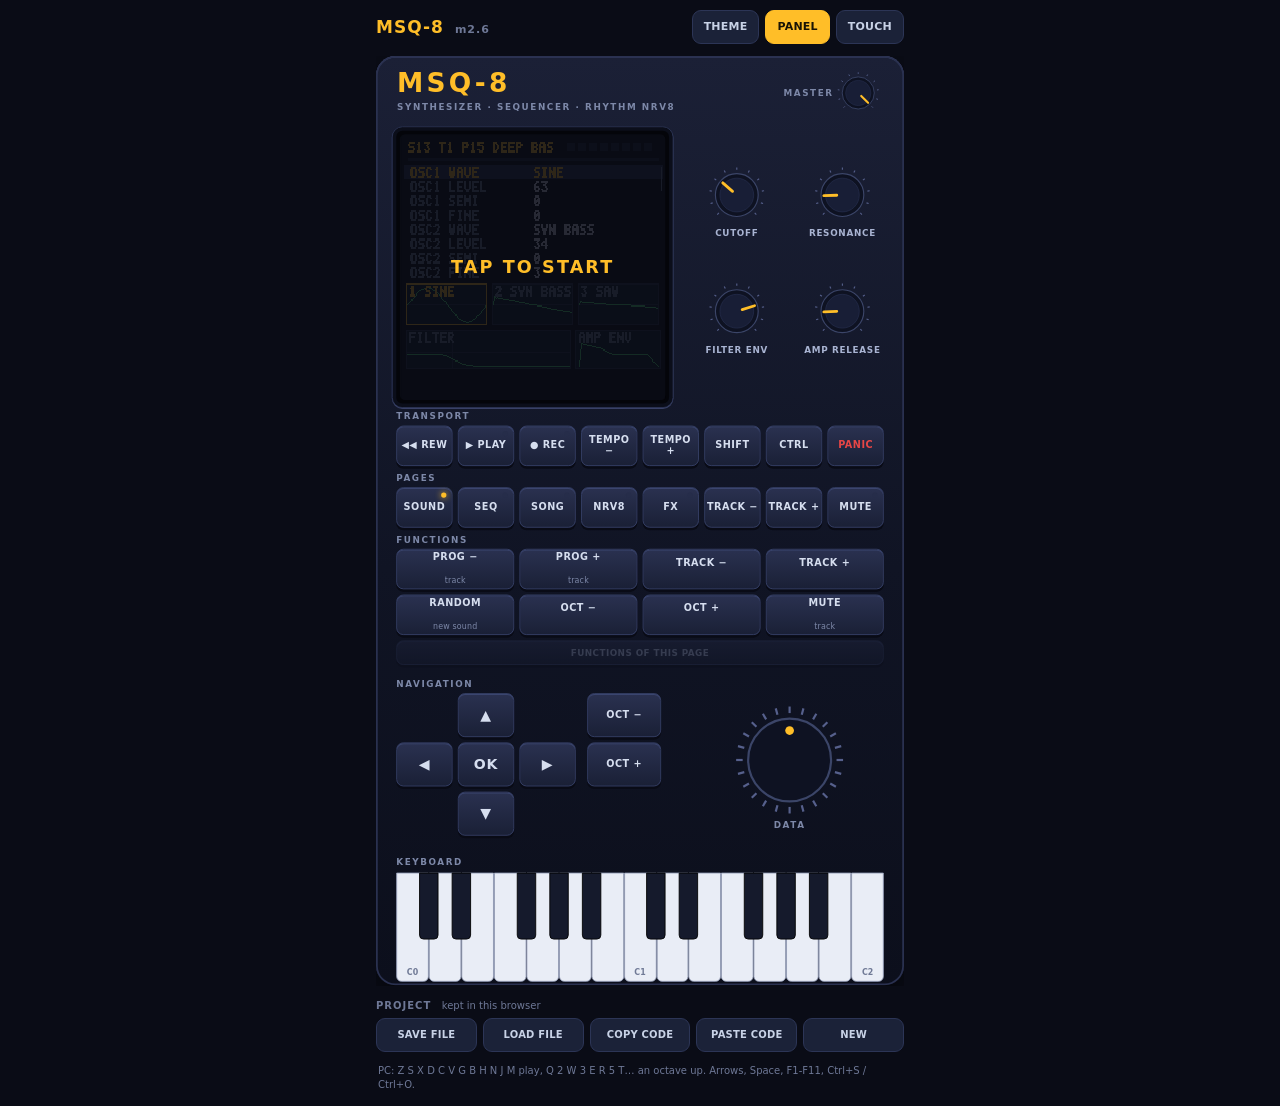
==== commit e714eeeb: "The touch keyboard drawn like the FM-1's (built from MSQ-8 web/src) Co-Authored-By: Claude Opus 5.5 " ====
--- a/msq8-single.html
+++ b/msq8-single.html
@@ -105,30 +105,36 @@
 #pages { display: grid; grid-template-columns: repeat(5, 1fr); gap: 6px; margin-top: 8px; }
 #transport { display: grid; grid-template-columns: repeat(7, 1fr); gap: 6px; margin-top: 8px; }
 
-#nav { display: grid; grid-template-columns: 1fr 96px; gap: 8px; margin-top: 8px; align-items: stretch; }
+#nav { display: grid; grid-template-columns: 1fr 96px; gap: 8px; align-items: stretch; }
 #dpad {
   display: grid;
   grid-template-columns: repeat(3, 1fr);
-  grid-template-rows: repeat(3, 50px);
+  grid-template-rows: repeat(3, 1fr);
   gap: 6px;
 }
 #dpad .btn { min-height: 0; font-size: 18px; }
 #mods { display: grid; grid-template-rows: 1fr 1fr 1fr; gap: 6px; }
-
-#shortcuts { display: grid; grid-template-columns: repeat(4, 1fr); gap: 6px; margin-top: 8px; }
+#mods .btn { min-height: 0; }
+
+#func { display: flex; flex-direction: column; gap: 6px; }
+#shortcuts { flex: 1; min-height: 0; display: grid; grid-template-columns: repeat(4, 1fr); grid-template-rows: 1fr 1fr; gap: 6px; }
+#shortcuts .btn { min-height: 0; padding-inline: 2px; }
+#more { flex: none; color: var(--dim); }
 #shortcuts .btn { font-size: 11px; line-height: 1.15; }
 #shortcuts .btn small { display: block; color: var(--dim); font-weight: 500; font-size: 9px; margin-top: 2px; }
 #shortcuts .btn.on small { color: var(--amber); }
 
-#keys { margin-top: 10px; }
-#pianobar { display: grid; grid-template-columns: 70px 1fr 70px; gap: 6px; align-items: center; margin-bottom: 6px; }
+#keys { display: flex; flex-direction: column; }
+#pianobar { flex: none; display: grid; grid-template-columns: 70px 1fr 70px; gap: 6px; align-items: center; margin-bottom: 6px; }
 #pianobar .mid { text-align: center; color: var(--dim); font-size: 11px; }
-#pianobar .btn { min-height: 34px; }
+#pianobar .btn { min-height: 30px; }
 
 #piano {
   position: relative;
   display: flex;
-  height: 132px;
+  flex: 1;
+  min-height: 70px;
+  max-height: 112px;
   touch-action: none;
 }
 .white {
@@ -157,11 +163,16 @@
   touch-action: none;
 }
 .black.on { background: var(--amber); }
+/* the touch keyboard, like the FM-1's: pills, the black keys in a row above the white ones */
+#piano .white, #piano .black { position: absolute; border-radius: 999px; padding: 0; }
+#piano .white { top: 44%; bottom: 0; flex: none; padding-bottom: 6px; border-color: #9aa3bd; }
+#piano .black { top: 0; height: 38%; background: #2a3150; border-color: #4a5580; }
+#piano .black.on { background: var(--amber); }
 
 #pads, #stutters { display: grid; grid-template-columns: repeat(4, 1fr); gap: 6px; }
-#pads { display: none; }
-#pads .label { grid-column: 1 / -1; color: var(--dim); font-size: 10px; letter-spacing: .1em; margin: 6px 0 -2px; }
-#pads .btn { min-height: 58px; font-size: 12px; }
+#pads { display: none; flex: 1; min-height: 0; grid-template-rows: 1fr 1fr auto 1fr 1fr; }
+#pads .label { grid-column: 1 / -1; color: var(--dim); font-size: 10px; letter-spacing: .1em; margin: 2px 0 -2px; }
+#pads .btn { min-height: 0; font-size: 12px; padding-block: 2px; }
 .pad0 { border-bottom: 4px solid #eb5046; }
 .pad1 { border-bottom: 4px solid #f0963c; }
 .pad2 { border-bottom: 4px solid #ebd746; }
@@ -176,6 +187,60 @@
 
 @media (min-width: 700px) {
   #app { max-width: 560px; }
+}
+
+/* ---------------------------------------------------------------- the touch view: one screen, nothing to scroll
+   The synth's screen takes the room left over (a square, as big as fits), the pages and the transport sit under it,
+   and the drawer at the bottom shows one of NAV, FUNC, KEYS / PADS, FILE. */
+body.v-touch { overflow: hidden; }
+body.v-touch #app {
+  display: flex;
+  flex-direction: column;
+  height: 100vh;
+  height: 100dvh;
+  padding-block: max(6px, env(safe-area-inset-top, 0px)) max(8px, env(safe-area-inset-bottom, 0px));
+  padding-inline: max(10px, env(safe-area-inset-left, 0px)) max(10px, env(safe-area-inset-right, 0px));
+}
+body.v-touch header { flex: none; padding: 0 0 6px; }
+#touchview { flex: 1; min-height: 0; display: flex; flex-direction: column; gap: 6px; container-type: inline-size; }
+#touchview > * { flex: none; }
+#touchview #pages, #touchview #transport { margin-top: 0; }
+#touchview #pages .btn, #touchview #transport .btn { min-height: 38px; padding-block: 2px; }
+
+/* the screen goes first, as wide as the page; it gives up height only when the drawer would get under 150 px */
+#touchview #screenwrap { height: max(160px, min(100cqw, calc(100dvh - 340px))); container-type: size; }
+#touchview #screen, #touchview #start {
+  position: absolute;
+  inset: 0;
+  margin: auto;
+  width: min(100cqw, 100cqh);
+  height: min(100cqw, 100cqh);
+}
+#touchview #start { font-size: 18px; }
+
+#decktabs { display: grid; grid-template-columns: repeat(4, 1fr); gap: 6px; }
+#decktabs .btn { min-height: 30px; }
+#touchview #deck { flex: 1; min-height: 0; max-height: 300px; }
+#deck > * { height: 100%; }
+#deckfile { overflow-y: auto; }
+#deckfile #project { margin-top: 2px; }
+#deckfile #projbtns { grid-template-columns: repeat(3, 1fr); }
+#deckfile #projbtns .btn { min-height: 44px; font-size: 11px; }
+
+/* a phone on its side: the screen on the left, the controls on the right */
+@media (orientation: landscape) and (max-height: 520px) {
+  body.v-touch #app { max-width: none; }
+  #touchview { display: grid; grid-template-columns: auto 1fr; grid-template-rows: auto auto auto 1fr; column-gap: 10px; row-gap: 5px; }
+  #touchview #screenwrap { grid-row: 1 / -1; width: min(50vw, calc(100dvh - 64px)); height: auto; min-height: 0; }
+  #touchview #pages .btn, #touchview #transport .btn { min-height: 34px; }
+  #decktabs .btn { min-height: 28px; }
+  #touchview #deck { max-height: none; }
+  #mods { grid-template-rows: 1fr 1fr 1fr; }
+}
+
+/* a finger, not a PC keyboard: the PC keys hint is no use */
+@media (pointer: coarse) {
+  .hint { display: none; }
 }
 
 #project { margin-top: 14px; }
@@ -339,18 +404,32 @@
 
     <section id="transport" aria-label="Transport"></section>
 
-    <section id="nav" aria-label="Navigation">
-      <div id="dpad"></div>
-      <div id="mods"></div>
-    </section>
-
-    <section id="shortcuts" aria-label="Raccourcis"></section>
-
-    <section id="keys" aria-label="Clavier">
-      <div id="pianobar"></div>
-      <div id="piano"></div>
-      <div id="pads"></div>
-    </section>
+    <nav id="decktabs" aria-label="Controls">
+      <button class="btn small" type="button" data-deck="nav">NAV</button>
+      <button class="btn small" type="button" data-deck="func">FUNC</button>
+      <button class="btn small" type="button" data-deck="keys" id="tabKeys">KEYS</button>
+      <button class="btn small" type="button" data-deck="file">FILE</button>
+    </nav>
+
+    <div id="deck">
+      <section id="nav" data-deck="nav" aria-label="Navigation">
+        <div id="dpad"></div>
+        <div id="mods"></div>
+      </section>
+
+      <section id="func" data-deck="func" aria-label="Raccourcis">
+        <div id="shortcuts"></div>
+        <button class="btn small" id="more" type="button">MORE</button>
+      </section>
+
+      <section id="keys" data-deck="keys" aria-label="Clavier">
+        <div id="pianobar"></div>
+        <div id="piano"></div>
+        <div id="pads"></div>
+      </section>
+
+      <div id="deckfile" data-deck="file"></div>
+    </div>
   </div>
 
   <div id="panelview" hidden>
@@ -370,9 +449,9 @@
       <textarea id="code" rows="4" spellcheck="false" autocomplete="off" placeholder="Paste a project code here"></textarea>
       <button class="btn small" id="btnCodeLoad" type="button">LOAD THIS CODE</button>
     </div>
+    <p class="hint">PC: Z S X D C V G B H N J M play, Q 2 W 3 E R 5 T… an octave up. Arrows, Space, F1-F11, Ctrl+S / Ctrl+O.</p>
   </section>
 
-  <p class="hint">PC: Z S X D C V G B H N J M play, Q 2 W 3 E R 5 T… an octave up. Arrows, Space, F1-F11, Ctrl+S / Ctrl+O.</p>
   <input type="file" id="file" accept=".msq8,.txt,application/octet-stream,text/plain" hidden>
 </div>
 <script>window.MSQ_WASM_B64 = "AGFzbQEAAAAB1gEdYAN/f38Bf2ADf35/AX9gAX8Bf2AEf35/fwF/YAR/f39/AX9gAABgAX8AYAABf2ACf38AYAV/f39/fwBgA39/fwBgAn9/AX9gB39/f39/f38Bf2AEf39/fwBgBX9/f39/AX9gB39/f39/f38AYAZ/f39/f38AYAR/fX9/AGAMfX19fX19f399fX9/AGALf39/f399fX19f38AYAl/fX19fX9/f38AYAJ/fwF9YAF/AX1gA39/fwF9YAJ/fQF9YAF9AX1gAn19AX1gAnx/[base64]/[base64]/WgABBpN7AgAAQzoCAgABBtN/WgABBpN7AgAAQz4CAgABBtN/WgAAgABDQgICAAEGc9N6AAEGk3sCAAEG039aAABDegICAAAsIAEHdmsCAAAsGAEGA+gELNgBBtN/WgABBpN7AgABBgJbmgAAgAEEBIABBAUobIgBBgBAgAEGAEEgbEMKAgIAAQYCW5oAAC4MBAQN/[base64]/egAAPC0EALQDUytaAAA8LQQAtALqf3oAADwtBAC0AuJ/egAAPC0EALQDkvt6AAA8LQQAtALif3oAAQTBsQQAtALqf3oAAai0Ay9/WgAAPC0EALQC4n96AAEEwbC0AuN/WgAAhAQsgAQsIAEGA3vSAAAsGAEHA6QkLNwACQCAADQBBnPTegABByZjAgAAQ5oCAgAALQaTewIAAQbTf1oAAQYDe9IAAQcDpCRC+gYCAAAtYAQF/[base64]/6AAGpBIBC3gYCAAAs0AAJAAkAgAEF/[base64]/[base64]/aiIFQf8BcXZBAXFFDRogBUECdEGQn8CAAGoqAgAhCQwZCyAHQQhLDRlBlQEgB0F/aiIFQf8BcXZBAXFFDRkgBUECdEGwn8CAAGoqAgAhCQwYCyAHQQ5LDRhBASAHdEGqkgFxRQ0YQwAAgD8gCEOamRk+lEMAAIA/kpUhCQwWCyAIQwrXo7yUQwAAgD+SQwAAgD8gCENmZqY/lJWUIQkMFQtDAACAP0NmZuY+IAdBAXEbIAiVIghDmpmZPpQgCCAHQQ5LGyEJDBQLQwAAAAAhCQJAIAdBAXFFDQBDAACAPyAIQ83MTD8Q5oGAgACVIQkLIAdBFU0NEwwVC0MAAIA/IAiVIAdBe2qyQwAAQECVIgggCIyUEOSBgIAAQzMzsz+UQ83MzD6SlCEJDBILIAdBBUsNE0EXIAdBf2oiBUH/AXF2QQFxRQ0TIAVBAnRB0J/AgABqKgIAIQkMEgtDAACAPyEJAkACQCAHQX9qDgoTFBQBFBQUFBQAFAtDj8L1PSEJDBILQ83MDD8hCQwRCyAHQQdLDRFB7wAgB0F/aiIFQf8BcXZBAXFFDREgBUECdEHkn8CAAGoqAgAhCQwQCwJAIAdBAk8NAEPNzEw+IQkMEAtDAACAPyAIQ5qZGT8Q5oGAgACVIAdBeWqyQwAAwECVIgggCIyUEOSBgIAAlCEJDA4LQwAAAAAhCQJAIAdBA3FBAUcNAEMAAIA/[base64]/IQkMCgsgB0ENSw0KQQEgB3RBotEAcUUNCkMAAIA/IAiVIQkMCAsgB0EISw0JQwAAgD8gByAHbLOVIQkMBwsCQCAHQQFGDQBDZmZmPyAIlSEJDAcLQwAAgD8hCQwHCyAIQwAA3EKUIglDAACWxJJDAABcQ5UiCiAKjJQQ5IGAgABDMzMzP5QgCUMAAEjEkkMAACBDlSIJIAmMlBDkgYCAAJIgCEPNzEw9lEMAAIA/kpUhCQwFCyAIQwAA3EKUIglDAAD6xJJDAACCQ5UiCiAKjJQQ5IGAgABDmpkZP5QgCUMAAMjDkkMAAPBClSIJIAmMlBDkgYCAAJIgCEPNzEw9lEMAAIA/kpUhCQwECyAIQwAA3EKUIglDAEAcxZJDAACWQ5UiCiAKjJQQ5IGAgABDmpkZP5QgCUMAAJbDkkMAAMhClSIJIAmMlBDkgYCAAJIgCEPNzEw9lEMAAIA/kpUhCQwDCyAIQwAA3EKUIglDAABhxJJDAAAgQ5UiCiAKjJQQ5IGAgABDMzMzP5QgCUMAAPrDkkMAAAJDlSIJIAmMlBDkgYCAAJIgCEPNzEw9lEMAAIA/kpUhCQwCCyAIQwAA3EKUIglDAAAvxJJDAAAMQ5UiCiAKjJQQ5IGAgABDAAAAP5QgCUMAAJbDkkMAAMhClSIJIAmMlBDkgYCAAJIgCEPNzEw9lEMAAIA/kpUhCQwBCyAIQwAA3EKUIglDAAAWxJJDAABIQ5UiCiAKjJQQ5IGAgAAhCiAJQwCAicSSQwAAekOVIgsgC4yUEOSBgIAAIQsgCUMAgCLFkkMAAJZDlSIJIAmMlBDkgYCAAEPNzMw+lCAKIAuSkiAIQ4/CdT2UQwAAgD+SlSEJCyAJQwAAAABbDQELQQAhBUEAIQYDQAJAAkAgBbND2w/JQJRDAACAO5RDg/kiPpQiCCAI/[base64]/IAggCEO9N4Y1XRshCEEAIQYgACEFA0AgAiAGaiIEIAUqAgAgCJVDAAD+QpQiCUMAAAC/QwAAAD8gCUMAAAAAXRuS/AA6AAAgBEEBaiAFQQRqKgIAIAiVQwAA/kKUIglDAAAAv0MAAAA/IAlDAAAAAF0bkvwAOgAAIAVBCGohBSAGQQJqIgZBgAJHDQALIAJBgAJqIQIgA0EBaiIDQSBHDQALQQBBAToAwMj+gAALIABBgAhqJICAgIAACxEAIABBH3FBAnQoApCewIAACxcAEJyAgIAAIABBH3FBCHRB0Mj+gABqC4MBAQF/[base64]/hsCAADYAACAAQQAtAMOGwIAAOgAEIABBAToAESACQQE6AAAgAEGB/gA7AAkCQAJAAkACQAJAAkAgAUEGbw4FAAECAwQFCyAAQR46ABggAEGoHDsAFiAAQYK80Ac2ABEgAEKB/oDQn+CNgAc3AAkgAEEALQDxmcCAADoACCAAQQApAOmZwIAANwAADwsgAEEMOgAnIABBlig7ACUgAEGUCjsAIiAAQQw6ACAgAEGeKDsAHiAAQb/[base64]/7wwQI2ABogAEEKOgAYIABBrQY7ABYgAEGY0DA2ABEgAEKf/oDYr8OMgAU3AAkgAEGSDDsAKCAAQQAvAOuLwIAAOwAEIABBACgA54vAgAA2AAAPCyAAQtOyuZqEhJMiNwAAIABBBzoADyAAQYH+ADsADSAAQYHQADYACSAAQQo6ABggAEKAgICAgKDAmwY3ABAPCyAAQTI6ACwgAEEMOgAYIABBtAQ7ABYgAEEANgARIABCj/6AgODBh4YCNwAJIABCxdzAypTI0yc3AAAgAEEZOgAgIABBptoAOwAeIABBv9A8NgAaC5cCAQZ/I4CAgIAAQRBrIgEkgICAgABBASECQQAhA0EAIQQDQCAAIANqIQUCQAJAIAJBf2oiBkEFSw0AIAUgBhCggICAAAwBCyAFQQ1qIgZCADcAACAFQQVqQgA3AAAgBUEAKAC/hsCAADYAACAFQQAtAMOGwIAAOgAEIAVBFWpCgOSgoIHkz58yNwAAIAVBLWpBODoAACAFQSVqQp685MCBgICAIDcAACAFQR1qQoCo+LDxh4oKNwAAIAVBEWpBAToAACAGQQE6AAAgBUEJakGB/gA7AAAgASACNgIAIAVBCUGtgsCAACABEOeBgIAAGgsgBEEBaiEEIAJBAWohAiADQS5qIgNBsA5HDQALIAFBEGokgICAgAALkgEAEJyAgIAAIABBAEGQgRb8CwAgAEEQNgLI8BUgABChgICAACAAQb/+ADsAuA4gAEK//vz58+fPnz83ALAOIABBtKUJahDDgYCAACAAQeilCWoQxIGAgAAgAEHcEGoQoIGAgAAgAEE/OgC9DiAAQYDYADsAuw4gAEGAgID8AzYCzA4gAEKAgID8g4CAwD83AsQOC4EIAQp/[base64]/QQBBAEGAgICAeCAALQDh7BUbIAAoAujsFWoiB0F/[base64]/wAgBEH/[base64]/[base64]/[base64]/IBAgEEMAAIA/[base64]/kvwAIhSykyIQIBAgECAQIBBDI8SuOpRDXJUdPJKUQ0dYYz2SlEPw/XU+kpRDGHIxP5KUQwAAgD+SIBRBF3RBgICA/ANqvpRDzcxMPZRDAACAQZRDAAD6RpWSIhAgEI6TIhA4AjQCQAJAAkACQCAWLQArQX9qDgIAAQILQwAAgD8gECAQkpMhEAwCC0MAAIA/QwAAgL8gEEMAAAA/XRshEAwBCyAQQwAAgECUQwAAgL+SIBBDAACAwJRDAABAQJIgEEMAAAA/[base64]/MJdDQBDAAD8QiAYIBhDAAD8Ql4bIhAgEEMAAAC/QwAAAD8gEEMAAAAAXRuS/AAiF7KTIhAgECAQIBAgEEMjxK46lENclR08kpRDR1hjPZKUQ/D9dT6SlEMYcjE/[base64]/[base64]/kiAUQRd0QYCAgPwDar6UQwAA8EGUIRALIBlDmpmZPpQhHQJAQwAAoEFDAABhRiAQIBBDAABhRl4bIhAgEEMAAKBBXRtD2w/JwJRDAAD6RpVDO6q4P5QiEEMAAPzCXQ0AQwAA/EIgECAQQwAA/EJeGyIQIBBDAAAAv0MAAAA/IBBDAAAAAF0bkvwAIhSykyIQIBAgECAQIBBDI8SuOpRDXJUdPJKUQ0dYYz2SlEPw/XU+kpRDGHIxP5KUQwAAgD+SIBRBF3RBgICA/ANqvpQhGAtDAACAPyAYkyIQQwAAQD9eIRQCQCAWLQAXs0MAAHxClUMzM3NAlCIaQwAAAD+UQwAAgD+SIh4gHSADKgKUASIfIAMqApgBIhuSIAMqApwBIiCSlEMAAAA/[base64]/AXFqLAAAsiAoICpqLAAAsiIakyAUQQh2Qf//A3GzQwAAgDeUlCAakkMEAgE8lCAnIBNBGHYiKkEBakH/AXFqLAAAsiAnICpqLAAAsiIakyATQQh2Qf//A3GzQwAAgDeUlCAakkMEAgE8lJSUQwAAwD+UICAgJiAXQRh2IipBAWpB/wFxaiwAALIgJiAqaiwAALIiGpMgF0EIdkH//wNxs0MAAIA3lJQgGpJDBAIBPJSUkiEaDAELQwAAAAAhGgJAIB9DAAAAAF5FDQAgKCAUQRh2IipBAWpB/wFxaiwAALIgKCAqaiwAALIiGpMgFEEIdkH//wNxs0MAAIA3lJQgGpJDBAIBPJQgH5RDAAAAAJIhGgsCQCAbQwAAAABeRQ0AICcgE0EYdiIqQQFqQf8BcWosAACyICcgKmosAACyIiuTIBNBCHZB//8DcbNDAACAN5SUICuSQwQCATyUIBuUIBqSIRoLICBDAAAAAF5FDQAgJiAXQRh2IipBAWpB/wFxaiwAALIgJiAqaiwAALIiK5MgF0EIdkH//[base64]/[base64]/XkUNACAQQwAAgL+SIRAMAQsgEEMAAAC/XUUNACAQQwAAgD+SIRALAkACQCAQQwAAgD5eRQ0AQwAAAD8gEJMhEAwBCyAQQwAAgL5dRQ0AQwAAAL8gEJMhEAsgA0HAAGogDmoiFCAYIBBD2w/JQJQiECAQIBCUIhAgECAQIBBDke44NpRDRwxQuZKUQ4WICDySlEOrqiq+kpRDAACAP5KUlEMzM7M+lCAUKgIAkjgCACAcIBmSIhBDAACAv5IgECAQQwAAgD9gGyEZIBhDsp1/P5QhGCAOQQRqIg5BwABHDQALIAAgGDgC1PAVIAAgGTgC2PAVC0MAAIA/IRUgACoCxA4hGiAAKgLIDiEcIABDAAD8QiAALQC8DrNDAACAPZQiECAQQwAA/EJeGyIQIBBDAAAAP5L8ACIOspMiECAQIBAgECAQQyPErjqUQ1yVHTySlENHWGM9kpRD8P11PpKUQxhyMT+SlEMAAIA/[base64]/XkUNAEMBAHBCIRkCQCAQIBCSIhBDYEKiDV8NAEMAAAAAIRggELwiDkH///8DcUGAgID8A3K+IhBD1rZnvZRDuPTkPpIgEJRDiye8v5IgEJRDlY40QJIgEJRDGvPev5IgDkEXdkGBf2qykkOamRm/lCIZQwAA/MJdDQELQwAA/EIgGSAZQwAA/EJeGyIQIBBDAAAAv0MAAAA/IBBDAAAAAF0bkvwAIg6ykyIQIBAgECAQIBBDI8SuOpRDXJUdPJKUQ0dYYz2SlEPw/XU+kpRDGHIxP5KUQwAAgD+SIA5BF3RBgICA/ANqvpQhGAsgGCAak0MAAIA9lCEeIAAoAuCAFiEmIAAqAtDwFSEbIAAqAtgQIRggACgC0BAhJEEAISkDQCAHICRBAnRB/[base64]/[base64]/RpT8ACIOOwEAIAQgJkH/[base64]/ag4FAAAAAwEDCyAFIAJqIgVBAmohAiAFQX9qLQAAs0MAAHxClSEGDAELIAJBBmohAkMAAAAAIQYLQwAAgD9DAAD8QiACLQAAs0PNPDI+lCIHIAdDAAD8Ql4bIgcgB0MAAAA/kvwAIgKykyIHIAcgByAHIAdDI8SuOpRDXJUdPJKUQ0dYYz2SlEPw/XU+kpRDGHIxP5KUQwAAgD+SIAJBF3RBgICA/[base64]/[base64]/[base64]/[base64]/[base64]/[base64]/Sw0AIAFBrdq0ATYAACABDwsgASAAIABB/[base64]/[base64]///[base64]/ACAIQf8ASBs6AAAgCUHEFmogBToAACAAIAAoAoDAB0EBajYCgMAHIAsgCy8BAEEBajsBACAKC/QCAQR/[base64]/[base64]/[base64]/aiIFDQALCwJAIAAoAoDAByADIAAgAUEwbGogAkEBdGoiBS8BICIEamtBBmwiBkUNACAAIANBBmxqQcAWaiIDIAMgBEEGbGogBvwKAAALIAVBADsBICAAIAAoAoDAByAEazYCgMAHCwuhAwECf0EAIQEgAEEAQeiUCPwLACAAQZHpl6oCNgKMwAcgAEECOgCHwAcgAEH/[base64]/gAhqEMqBgIAAIABBwIMIahDKgYCAACAAQcGGCGoQyoGAgAAgAEHCiQhqEMqBgIAAIABBw4wIahDKgYCAACAAQf8BOgDGjwgDQCAAIAFqIgJBAWpBhAg7AAAgAkExakGECDsAACACQQ9qQr/+/Pnz58+fPzcAACACQQRqQYHwATsBACACQeEAakGECDsAACACQT9qQr/+/Pnz58+fPzcAACACQTRqQYHwATsBACACQe8AakK//vz58+fPnz83AAAgAkHkAGpBgfABOwEAIAFBkAFqIgFBwBZHDQALC44BAAJAIAFBO0sNACAAIAFBMGxqIgFBAToAACABIAMgAyADQQQgA0EIRhsgA0ECRhsgA0EQRhsiAzoAAiABIAJBASACQQFKGyICQRAgAkEQSBsiAjoAASABIARB//8DQYADIANB/wFxbiACbG4iA0HjACADQeMASRsiAyAEIANIGyIDQQEgA0EBShs6AAMLC4oDAQh/AkAgAUE7Sw0AIABBwBZqIQIgACABQTBsaiIDQSBqIQRBACEFA0BBACEGAkAgAUUNAEEAIQYgACEHIAEhCANAIAYgB0Egai8BAGogB0Eiai8BAGogB0Ekai8BAGogB0Emai8BAGogB0Eoai8BAGogB0Eqai8BAGogB0Esai8BAGogB0Euai8BAGohBiAHQTBqIQcgCEF/[base64]/AoAAAsgCEEAOwEAIAAgACgCgMAHIAdrNgKAwAcgBUEBaiIFQQhHDQALIANBADoAAyADQQA6AAALC1wBAX9BfyECAkAgAUE7Sw0AIAAgAUEwbGoiAS0AAEUNAEH//wNBgAMgAS0AAm4gAS0AAWxuIgBB4wAgAEHjAEkbIAEtAAMiAE0NACABIABBAWo6AANBACECCyACC5MFAQ1/[base64]//A3EgBGpPDQAgBiAEQQZsaiECIAQhCgNAAkAgAi8BACACQX5qLwEAIg5qIAVNDQAgAiAFIA5rOwEAIAsvAQAhDQsgAkEGaiECIApBAWoiCiAEIA1B//[base64]//[base64]/[base64]/AFxIQcgBUEwbCAAakEmaiEBQQAhCQNAIAMgAUF6ai8BAGogAUF8ai8BAGogAUF+ai8BAGogAS8BAGohAyABQQhqIQEgByAJQQRqIglHDQALIApFDQELIAVBMGwgCUEBdGogAGpBIGohAQNAIAMgAS8BAGohAyABQQJqIQEgCkF/aiIKDQALCyALQQA6AAACQCADIAMgBiAIQQF0ai8BICIKak8NACADQQZsIABqQcQWaiEBIAstAAJB/[base64]/AX5BACECQQAhAwJAIAAgAC0AhMAHQTBsaiIELQAARQ0AIAQtAAEgBC0AA2xBgAMgBC0AAm5sIQMLAkAgAUUNACAANQLUjwggAax8IgVCACAFQgBVG6ciBCADQX9qIAUgA61TGyAEIAMbIQILIAAgAjYC1I8IC7INAQt/[base64]/[base64]/akGBf0kNBCAAIAQgAC0AhsAHIAdBACABIAIQsoCAgABBAEgNBCAAQeCTCGogBUEGbGoiBUEBOgAAIAUgBzsBBCAFIAE6AAIgBSAALQCGwAc6AAEPCyAFQf8BcQ0BDAILIAFBf2pB/[base64]/wFxbEGAAyADQf8BcW5sIgZMIgMNACAEQTtLDQBBACEKAkAgBS0AAyIDQf//A0GAAyAFLQACbiAFLQABbCINbiIHQeMAIAdB4wBJGyIOTw0AAkACQANAIAwgDSADQQFqIgNB/wFxIgdsIgZMDQEgByAOQf8BcU8NAgwACwsgBSADOgADQQEhAwwCCyAFIAM6AAMLQQAhAwsgBiALTA0CIARBO0sNAiAALQCGwAciB0EHSw0CIAogAUUgC0EASHJyDQIgCyAFLQABIAUtAANsQYADIAUtAAJubE8NAiAAIAQgByALQf//AyALayAIIAYgC2sgAxsiBUEBIAVBAUobIgUgBSALakH//[base64]/AkACQAJAAkACQCAERQ0AIAAtAMeUCCEEAkAgAC0AxZQIRQ0AIARB/wFxDQBBACEEIABBADoAxpQIDAILIARB/wFxQf8BRw0BQQEhAQwCCwJAIAAtAMeUCCIERQ0AIAAgBEF/[base64]/wFxDQYMAgsgBkEDaiEGIAUgBEEBaiIERw0ADAULC0HklAghBCAALQDclAgiBkUNAiABIAZBf2pBCBCkgICAAAJAIAAtAInAB0UNACAAIAAtANyUCEF/akEAQQAQwICAgAALIABBADoA3JQIDAILIAAgBEEBajoAx5QIIARB/[base64]/[base64]/wFxIglFDQAgASAJQX9qQQgQpICAgAACQCAALQCJwAdFDQAgACAALQDclAhBf2pBAEEAEMCAgIAACyAAQQA6ANyUCAsgAEEANgLklAgCQAJAIApFDQAgB0EEIAdBBEkbIQkCQCAKRQ0AIAQgBiAK/[base64]/wAgB0H/[base64]/[base64]/akEIEKSAgIAAAkAgAC0AicAHRQ0AIAAgAC0A3JQIQX9qQQBBABDAgICAAAsgAEEAOgDclAgLIABBADYC5JQICyACIAdBAnRqIQIgAyAHayIDQQBKDQAMAgsLIAAgASACIAMQw4CAgAALIARBEGokgICAgAALnxYEBn8BfQ9/[base64]/AToAxo8IIAAgEEF/akEPcToAxI8IDAELIA1BGHANAQsgDUEYbiEQIAggAC0AxI8IQYEDbGoiDi0AACINRQ0AAkAgECANcCINDQBBACENIAAsAMaPCCIRQQBIDQAgAEH/[base64]/cyEOIAcgF0EGbGoiDUEGaiERA0AgACgC1I8IIA0vAQBHDQIgDS8BAkUNAgJAIAAoAoDAByAOakEGbCIQRQ0AIA0gESAQ/[base64]/A08NAQwCCyAMQX9qIA1PDQFBACEQIAYhDQNAAkAgDS0AAEUNACAAIBAgDBC9gICAAAsgDUEGaiENIBBBAWoiEEEQRw0ACyAAQQA2AtSPCAJAIAAtALDfB0UNACAFIAAtALHfB0EUcEHIAWxqIhctAAAiDkUNASAAIAAtALPfB0EBaiINOgCz3wcgDUH/[base64]/[base64]/[base64]/[base64]/[base64]//[base64]/ACAHQf8ASBs6AMQWIARBAWohBAsgBUEBRg0AIAYgBGshBiAEQQZsIABqQcoWaiEFA0AgBSADIAUtAABqIgRBASAEQQFKGyIEQf8AIARB/wBIGzoAACAFQXpqIgQgAyAELQAAaiIEQQEgBEEBShsiBEH/[base64]/AoAAAsgBkEAOwEgIAAgACgCgMAHIAVrNgKAwAcgACABIAIgAxDHgICAAAsLnAMBDH8CQCAAIAFBMGxqIgQgAkEBdGpBIGovAQAiBUUNACACQfz///[base64]/AXFFDQAgBEEwbCIGIAAtAAEgAC0AA2xBgAMgAC0AAm5sTw0AAkAgACgCgMAHIgdBoJwBSQ0AIABBAToAi8AHDAELAkACQCADLwEAIghFDQAgASAIQQZsaiEJIAZB//8DcSEKA0AgCS8BACAKTQ0CIAlBemohCSAIQX9qIggNAAsLQQAhCAsgAiAIQQZsaiEJAkAgByAIa0EGbCIIRQ0AIAlBBmogCSAI/[base64]//A3EhBQNAIAQvAQAgBU0NASAEQXpqIQQgCEF/aiIIIApLDQALIAohCAsgAiAIQQZsaiEEAkAgASAIa0EGbCIIRQ0AIARBBmogBCAI/AoAAAsgBEEUOwECIAQgBzsBACAEQcYAQd8AIAlBAXEbOgAFIAQgBjoABCAAIAAoAoDAB0EBajYCgMAHIAAgAC8BIkEBajsBIgwBCyAAQQE6AIvABwsgCUEBaiIJQSBHDQALIABBuhZqIQdBACEIA0ACQCAIQQJ0KALAo8CAACIFQYB/[base64]/AXFFDQAgAC0AASAALQADbEGAAyAALQACbmxBgQNJDQACQCAAKAKAwAciBkGfnAFLDQAgAC8BICAALwEiaiIKIAAvASQiCWohCAJAIAlFDQAgByAIQQZsaiEJA0AgCS8BAEGBA0kNASAJQXpqIQkgCEF/aiIIIApLDQALIAohCAsgAiAIQQZsaiEJAkAgBiAIa0EGbCIIRQ0AIAlBBmogCSAI/AoAAAsgCUGAg/[base64]/[base64]/c0HIACAEQbf/[base64]/wFxQYEBSQ0AIAAtADBB/wFxRQ0AIAlBfWovAQAhBSAJLQAAIQYgAC0AMSAALQAzbEGAAyAALQAybmwgCUF7ai8BACIKTQ0AIABBASAHIAogCkH//wNzIAVB//8DcSIFQQEgBUEBSxsiBSAFIApqQf//A0sbIAhBfmogBhCygICAABoLIAlBBmohCSAEQX9qIgQNAAsLIAdBAWoiB0EIRw0ACyAAQYCEhAg2AZLABwJAIAAtAJDAB0ECSw0AIABBAzoAkMAHCyAAQeQAOgDp4AcgAEH/ADoAieAHIABB7gA6APHfByAAQeQAOgDZ3wcgAEHkADoAzd8HIABB5AA6AMHfByAAQf8AOgC13wcgAEEBOgCRwAcgAEGAAjsBlsAHIABB6QA6AL/gByAAQekAOgCz4AcgAEHpADoAp+AHIABB6QA6AJvgByAAQdoOOwGg4gcgAEHaADoAl+IHIABB3/[base64]/[base64]//[base64]/[base64]//A3EhBwNAIAYvAQAgB00NASAGQXpqIQYgDkF/aiIOIApLDQALIAohDgsgAiAOQQZsaiEGAkAgCyAOa0EGbCIORQ0AIAZBBmogBiAO/[base64]/akGBf0kNACAALQDAAUH/[base64]//[base64]/[base64]/aiIOIApLDQALIAohDgsgAiAOQQZsaiENAkAgBSAOa0EGbCIORQ0AIA1BBmogDSAO/AoAAAsgDUG0ATsBAiANIAw7AQAgDUHcADoABSANIAc6AAQgACAAKAKAwAdBAWo2AoDAByAAIAAvAeIBQQFqOwHiAQwBCyAAQQE6AIvABwsgBkEBaiIGQQRHDQALIABCADcAhwIgAEG62IihAjYA/wEgAEGBiIwQNgD3ASAAQfwAOgD1ASAAQYGIkCA2AvABIABBuhZqIQFBACEDA0AgA0GAA2whByADQQJ0KALwpcCAACEIQQAhDQNAAkAgDUECdCgCgLTAgABBGGwgB2oiDkEASA0AIAAtAPABQf8BcUUNAEEAQQwgDUEFRxtBDCANQQJHGyAIaiIFQYB/[base64]/[base64]/wFxRQ0AIA0oArSkwIAAIQ4gDSgCsKTAgAAiDCAALQDxASAALQDzAWxBgAMgAC0A8gFubE8NAAJAIAAoAoDAByIFQZ+cAUsNACAMQX9zIQggDkEBIA5BAUobIgQgDGpB//[base64]/aiIOIApLDQALIAohDgsgCCAEIAkbIQogAiAOQQZsaiENAkAgBSAOa0EGbCIORQ0AIA1BBmogDSAO/[base64]/ADoAtuIHIABBAToA2cEHIABBgwI7AeLBByAAQZnjB2ohDUEAIQYDQAJAIAZBAnENACANQX1qQcgAOgAACyANQTY6AAAgDUEGaiENIAZBAmoiBkEQRw0ACyAAQdAOOwCn5QcgAEHQBjsAm+UHIABB0AA6AI/[base64]/SQ0AIAdB/wFxRQ0AIAYgAi0AASACLQADbEGAAyACLQACbmxPDQAgACABQQIgBkH0AiAIIAMQsoCAgAAaIAItAAAhBwsCQCAFQQRqKAIAIghBgH9qQYF/SQ0AIAdB/wFxRQ0AIAYgAi0AASACLQADbEGAAyACLQACbmxPDQAgACABQQIgBkH0AiAIIAMQsoCAgAAaIAItAAAhBwsCQCAFQQhqKAIAIghBgH9qQYF/SQ0AIAdB/wFxRQ0AIAYgAi0AASACLQADbEGAAyACLQACbmxPDQAgACABQQIgBkH0AiAIIAMQsoCAgAAaCyAFQQxqIQUgBCAGQYADaiIGRw0ACwuqAwEIfyACQYADbCEEIAAgAUEwbGohAkEAIQVBzLPAgAAhBgNAIAItAAAhBwJAIAYoAgAiCEGMf2pBgX9JDQAgB0H/AXFFDQAgBSACLQABIAItAANsQYADIAItAAJubE8NACAAIAFBAyAFQZYBIAhBDGpB2AAQsoCAgAAaIAItAAAhBwsgBkF8aigCACIIQQxqIQkCQCAIQYx/akGBf0kiCA0AIAdB/wFxRQ0AIAVB8AFqIgcgAi0AASACLQADbEGAAyACLQACbmxPDQAgACABQQMgB0HkACAJQcwAELKAgIAAGgsCQCADRQ0AIAItAAAhBwJAIAZBeGooAgAiCkGMf2pBgX9JDQAgB0H/AXFFDQAgBUGgAmoiCyACLQABIAItAANsQYADIAItAAJubE8NACAAIAFBAyALQSggCkEMakHGABCygICAABogAi0AACEHCyAIDQAgB0H/AXFFDQAgBUHQAmoiByACLQABIAItAANsQYADIAItAAJubE8NACAAIAFBAyAHQSggCUHGABCygICAABoLIAZBEGohBiAEIAVBgANqIgVHDQALC4wBAQF/[base64]/NgCkAiABQsGGpaKExNCg0wA3AJQCIAFCgIL8gYCggZV0NwCcAiABQr/0yIGAwoOEPzcArgIgAUGOiIDgADYAtgIgAUGQFDsAugIgAUHCAmoQn4CAgAAgAULHpKXyxAg3AMICIAFCgIL8oY/AhJx0NwDKAiABQZ70ADsA7gIgAUEeOgDaAiABQoOyyKGPwICPGDcA0gIgAUGKnAQ2AOoCIAFBniA7AOgCIAFBnqyA8AE2AOQCIAFCv/jogcCChYg/NwDcAiABQfACahCfgICAACABQZjsADsAnAMgAUEAOgCIAyABQT87AIYDIAFBADoAhAMgAUGGhNigfzYAgAMgAULDkKWChYSTIjcA8AIgAUKAiPyBgKCBGDcA+AIgAUGkDjYAmAMgAUGIKDsAjgMgAUG/[base64]/gA7APgDIAFBoryA+AM2AOIDIAFBgAo7APIDIAFBv/4ANgDuAyABQr/+/[base64]/IGAoIaNdDcA3gQgAUEAOgDqBCABQZT+ADsAggUgAUEAOgDuBCABQRo7AOwEIAFBDjoA9gQgAUEAOwD0BCABQb/[base64]/ADsAieAHIABB+gE6AIXgByAAQTQ7AIPgByAAQfoBOgD83wcgAEEuOwD63wcgAEEAOgDz3wcgAEH4ADsA8d8HIABBADoA2N8HIABB4AA7ANbfByAAQQA6ANLfByAAQfAAOwDQ3wcgAEEAOgC93wcgAEHkADsAu98HIABBADoAt98HIABB/[base64]/kXA2AJLjByAAQv+AgIClgL8yNwCK4wcgAEH6AToA/eIHIABBMjsA++IHIABBADoA9OIHIABB+gA7APLiByAAQQA6ANniByAAQeQAOwDX4gcgAEEAOwDS4gcgAEHwgICwBzYAzuIHIABBgPQDOwDA4gcgAEHogICgBTYAvOIHIABBADoAuOIHIABB/wA7ALbiB0FQIQJBACEDA0AgACACaiIBQcvjB2pBADoAACABQcnjB2pBODsAACABQcjjB2pBEkEAIAJBbkYbOgAAIAFBx+MHakEAOgAAIAFBxuMHakHQAEHkACADQQJxGzoAACADQQJqIQMgAkEGaiICDQALIABB+AE6AK/[base64]/[base64]/[base64]/[base64]/[base64]//[base64]/[base64]/[base64]//wNxIRgDQCABLwEAIBhNDQEgAUF6aiEBIANBf2oiAyAXSw0ACyAXIQMLIAUgA0EGbGohAQJAIBYgA2tBBmwiA0UNACABQQZqIAEgA/wKAAALIAFB/[base64]/AXFFDQAgGCACLQABIAItAANsQYADIAItAAJubE8NACAAIAdBAiAYQf//AyAYa0EUIBhB7/8DSxsgG0HwABCygICAABoLAkAgGQ0AIBdBGGwgEmoiF0EASA0AIAItAABB/wFxRQ0AIBcgAi0AASACLQADbEGAAyACLQACbmxPDQAgACAHQQIgF0H//wMgF2tBFCAXQe//A0sbIBpB6gAQsoCAgAAaCyABQQRqIQEgA0F/aiIDDQALCwJAAkAgDg4DAAEAAQtBACEBA0AgCiABaiIDQQRqKAIAIhdFDQECQCADQQhqKAIAIhhBgH9qQYF/SQ0AIAItAABFDQAgAygCAEEYbCASaiIDQQBIDQAgAyACLQABIAItAANsQYADIAItAAJubE8NACAAIAdBAyADQf//AyADayAXQRhsIhdBBSAXQQVKG0F8aiIXIAMgF2pB//8DSxsgGEHqABCygICAABoLIAFBDGoiAUHgAEcNAAsLAkAgDw0AAkAgE0GYf2pBgX9JDQAgAi0AAEUNACASQZABaiIBIAItAAEgAi0AA2xBgAMgAi0AAm5sTw0AIAAgB0EGIAFBxAAgE0EYakHkABCygICAABoLIBNBn39qQYF/[base64]/[base64]/IAFBhAVqEJ+AgIAAIAFBov4AOwCwBSABQZSUiNEANgCaBSABQQA6AJgFIAFBg4K4oH82AJQFIAFCxIqVgoXE0KDTADcAhAUgAUKAgPyBgKCGETcAjAUgAUK/6IiBoMKDhT83AJ4FIAFBlIyA8AA2AKYFIAFBkBQ7AKoFIAFBsgVqEJ+AgIAAIAFBmPQAOwDeBSABQQY6AMoFIAFBshA7AMgFIAFB/AE6AMYFIAFBhbz4ADYAwgUgAULUpKWS1IiIq9gANwCyBSABQoC6/IGAwIYUNwC6BSABQZoONgDaBSABQZQoOwDQBSABQb/0yOEANgDMBSABQQ46ANIFIAFB4AVqEJ+AgIAAIAFBnvAAOwCMBiABQQo6APgFIAFBtgg7APYFIAFBADoA9AUgAUGDpiA2APAFIAFCwoK1kvTpEzcA4AUgAUKAmvyBgICAjQw3AOgFIAFBoBA2AIgGIAFBkig7AP4FIAFBv/[base64]/sICAoMGDhT83ANYGIAFB6gZqEJ+AgIAAIAFBgPQAOwCWByABQQg6AIIHIAFBpgg7AIAHIAFBADoA/gYgAUGEsPjgADYA+gYgAULBnI2qtIrVp9IANwDqBiABQoC+/IHAv4IUNwDyBiABQYiYBDYAkgcgAUEAOwCIByABQb/+/MECNgCEByABQSQ6AIoHIAFBmAdqEJ+AgIAAIAFBADYApwcgAUEOOgCmByABQYAkOwCkByABQtKC0aLFqRE3AJgHIAFBgKb8ATYAoAcgAUEAOwCrByABQazwADsAxAcgAUG0pMAANgCuByABQaKAoPEANgC3pQkgAUGIDDsAvgcgAUGMgIDAADYAugcgAUK/[base64]/[base64]/wA7ALnrByAAQQA6AIjuByAAQdIAOwCG7gcgAEEAOgCC7gcgAEHK/AM7AIDuByAAQQA6APztByAAQdIEOwD67QcgAEEAOgD27QcgAEHKADsA9O0HIABBADoA8O0HIABB0vwDOwDu7QcgAEEAOgDq7QcgAEHKBDsA6O0HIABBADoA5O0HIABB0gA7AOLtByAAQQA6AN7tByAAQcr8AzsA3O0HIABB+AE6AI/sByAAQdoYOwCN7AcgAEH4AToAiewHIABBzg47AIfsByAAQfgBOgCA7AcgAEHGEjsA/[base64]/[base64]/[base64]//8DIAJrIANBGGwiA0EFIANBBUobQXxqIgMgAiADakH//wNLGyAXQeQAELKAgIAAGgsgAUEMaiIBQTBHDQALCwJAAkAgB0EORw0AIBRBAUsNAQwDCyASDQELQQAhAQNAIA0gAWoiAkEEaigCACIDRQ0BAkAgAkEIaigCACIXQYB/akGBf0kNACAKLQAARQ0AIAIoAgBBGGwgGWoiAkEASA0AIAIgCi0AASAKLQADbEGAAyAKLQACbmxPDQAgACAHQQIgAkH//wMgAmsgA0EYbCIDQQUgA0EFShtBfGoiAyACIANqQf//[base64]//8DIBhrQRQgFEGqAUsbIAFB6AAQsoCAgAAaC0EEIQMgEyEBIA4hAgNAAkAgAiABQQVuQWxsaigCACAJaiIXQYB/akGBf0kNACAKLQAARQ0AIANBkK3AgABqKAIAQRhsIBhqIhlBAEgNACAZIAotAAEgCi0AA2xBgAMgCi0AAm5sTw0AIAAgB0EDIBlB//8DIBlrQRQgGUHv/wNLGyAXQdAAELKAgIAAGgsgAUECaiEBIAJBCGohAiADQQRqIgNBGEcNAAsgB0F0akEESQ0AIAdBEUcNAQsgFEGAA2whGEEAIQJBAiEDIA8hAQNAAkAgASgCACIXQYB/akGBf0kNACAKLQAARQ0AIAMgAkEDRmpBGGwgGGoiGSAKLQABIAotAANsQYADIAotAAJubE8NACAAIAdBBSAZIBlB//8Dc0EUIBlB7/[base64]//wNxTQ0BIAFBemohASACQX9qIgIgA0sNAAsgAyECCyAFIAJBBmxqIQECQCAWIAJrQQZsIgJFDQAgAUEGaiABIAL8CgAACyABQZSA0PIDNgECIAEgGTsBACAAIAAoAoDAB0EBajYCgMAHIAAgAC8B/[base64]/[base64]/[base64]/[base64]/[base64]/[base64]/[base64]/wFxIBNuIRQMAQtBACAQQX9zIBNqQf//[base64]/akEMcEH0AGohBQsgAUE7Sw0AIAJBB0sNACAFQQFIDQAgAyAHLQABIActAANsQYADIActAAJubE8NACAAIAEgAiADQf//AyADayAIIANrIAQgBCADaiAISxsiB0EBIAdBAUsbIgcgByADakH//wNLGyAFIAYQsoCAgAAaCwtPACABQQAgAUEAShsiAUEPIAFBD0gbIQECQCAALQCIwAdFDQAgAEF/IAEgASAALQDEjwhGGzoAxo8IDwsgACABOgDEjwggAEH/AToAxo8IC44BAQJ/AkAgAC0AiMAHRQ0AIAFBB0sNACAALQCJwAdB/wFxRQ0AIAAgAC0AxI8IQYEDbGpBtN8HaiIDLQAAIgRFDQACQAJAIAAoAtSPCCIADQBBACEADAELIABBC2pBGG4hAAsgAyABQTBsaiAAIARwQQNsaiACQQEgAkEBShsiAEH/[base64]/IQMCQCABQRNLDQAgAkEASA0AIAIgACABQcgBbGoiBC0AkMAHIgFPDQAgBEGQwAdqIQMCQCABIAJBf3NqQQF0IgRFDQAgAyACQQF0aiICQQJqIAJBBGogBPwKAAALIAMgAUF/ajoAAEEAIQMgAUF+aiICQf8BcSAALQCy3wdPDQAgACACOgCy3wcLIAML5gEBBX9BACECAkAgAUETSw0AIAAgAUHIAWxqIgMtAJDAByIERQ0AQQAhAkEAIQUCQCAEQQFGDQAgBEEBcSEGIARB/gFxIQQgAUHIAWwgAGpBlcAHaiEBQQAhAkEAIQUDQCABLQAAIAAgAUF/[base64]/[base64]/5cBOwG0FCAAQQA6ABQgACAALQBmQQdxIgE2AggCQCABQX5qDgMAAgACCyAALQAWIgFBAksNASAAIAFBAWo6ABYgAEGNi8CAABDmgICAAA8LIABB/5cBOwG0FCAAQQA6ABQgAEEGNgIIIAAgAToAZgsLFQAgACABIAAoAgxqQSVqQSVvNgIMC+oBAgN/[base64]//8DcSAAajoAAA8LIAMgASAALAAGIgIgASACShsiAiAALAAHIgAgAiAASBs6AAALugEBA38jgICAgABBwABrIgIkgICAgAAgACgCBCIDIAMtAITAB0EwbGogAy0AhsAHaiIDIAFBKG8gAy0AB2pBKGpB//[base64]//A3EQ2YGAgAAgAiEHAkAgACgCAC0AmO0VDQAgCy8BFiEHCyAGQaABQQZBCEEIIAdB//8DcRDZgYCAACACIQcCQCAAKAIALQDQ7RUNACALLwEWIQcLIAZBqgFBBkEIQQggB0H//wNxENmBgIAAIAIhBwJAIAAoAgAtAIjuFQ0AIAsvARYhBwsgBkG0AUEGQQhBCCAHQf//A3EQ2YGAgAAgAiEHAkAgACgCAC0AwO4VDQAgCy8BFiEHCyAGQb4BQQZBCEEIIAdB//8DcRDZgYCAACACIQcCQCAAKAIALQD47hUNACALLwEWIQcLIAZByAFBBkEIQQggB0H//wNxENmBgIAAIAIhBwJAIAAoAgAtALDvFQ0AIAsvARYhBwsgBkHSAUEGQQhBCCAHQf//A3EQ2YGAgAAgAiEHAkAgACgCAC0A6O8VDQAgCy8BFiEHCyAGQdwBQQZBCEEIIAdB//8DcRDZgYCAACAAKAIAKgKk8BUhDSAGQQZBFEHkAUEDIAsvARYQ2YGAgAAgBkEGQRQgDUMAAGRDlPwAIgdB5AEgB0HkAUgbQQMgAkH//[base64]//[base64]//wNxEN6BgIAAGiACQQxqIQIgB0ENaiEHIBBCAXwiEEIIUg0ACyAGQewBIA5B6ABsQSVuQRxqQRYgCEH//wNxENuBgIAAAkACQCAAKAIMIgJBC0oNACACQQRtIQcMAQtBAUF/[base64]/wFIGzoABQtPAQF/IABBADoAFAJAIAAoAgQiACwAhcAHIgJBf0oNACAALQCEwAchAgsgACABIAJB/wFxaiICQQAgAkEAShsiAkE7IAJBO0gbELqAgIAAC0EBAX9BACECIABBADoAFCAAKAIEIQACQCABRQ0AIAFBgAMgACAALQCEwAdBMGxqLQACbmwhAgsgACACEL+AgIAAC74BAQR/[base64]/IABBP0gbOgAPCyYAIABBADoAFCAAKAIEIgAgAC0AhMAHIAAtAIbAByABEMWAgIAAC74BAQN/[base64]/I4CAgIAAQdAAayICJICAgIAAIABBADoAFCAAKAIEIgMgAy0Ah8AHIAFqQQdxIgE6AIfAByACIAEQroCAgAA2AhAgAkEgakEoQdmBwIAAIAJBEGoQ54GAgAAaIAIgAkEgajYCACAAQTVqQShB+4HAgAAgAhDngYCAABogAEHkADYCYCACQdAAaiSAgICAAAt9AQJ/[base64]/[base64]/AAJAIAMQ6oGAgABBB2wgAWpB7AFKDQAgACABIAIgAyAEEN6BgIAAGg8LIAAgASACQQFqIAMgBBDggYCAABoL/[base64]/AXFB/ABGGyAJGyIENgIYIAIgBTYCJAJAAkAgBSAEaiIELQAAIgFB/ABGDQAgAUEgRg0AIAQhBQwBCyAEQQFqIQUgBC0AASEBCwJAIAFB/wFxDQBBASEFDAELQQAhBEF/IQcCQANAAkAgAUH/AXEiCEH8AEcgBEESSXEiCUEBRg0AIAQhCAwCCyAEIAcgCEEgRhshByAFIARqIQEgBEEBaiIIIQQgAUEBai0AACIBDQALQQAhAQsgAiAIIAggCCAHIAdBAUgbIAFB/wFxQfwARhsgCRsiBDYCHCACIAU2AigCQAJAIAUgBGoiBC0AACIBQfwARg0AIAFBIEYNACAEIQUMAQsgBEEBaiEFIAQtAAEhAQsCQCABQf8BcQ0AQQIhBQwBC0EAIQRBfyEHAkADQAJAIAFB/wFxIghB/ABHIARBEklxIglBAUYNACAEIQgMAgsgBCAHIAhBIEYbIQcgBSAEaiEBIARBAWoiCCEEIAFBAWotAAAiAQ0AC0EAIQELIAIgBTYCLCACIAggCCAIIAcgB0EBSBsgAUH/AXFB/ABGGyAJGzYCIEEDIQULIABB3B1qIglBA0HkASAFQQR0IgRrIgFB6gEgBEEKciIHIAMvAQQQ2YGAgAAgCUEDIAFB6gEgByAGQf//[base64]/[base64]//8DcRDZgYCAACACLQCEwAchDCANLQABIRQgASANLQACNgKYASABIBQ2ApQBIAEgDEEBajYCkAEgAUGwAWpBMEHhgsCAACABQZABahDngYCAABogEkEGQQUgAUGwAWogCUH//wNxEN6BgIAAGiABIA0tAAU2AoABIAFBsAFqQTBBmY/AgAAgAUGAAWoQ54GAgAAaIBJB4ABBBSABQbABaiALQf//A3EQ3oGAgAAaAkACQCACLQCJwAdFDQBBqJzAgABB/5nAgAAgAi0AisAHGyEMIAYhFAwBCyAIIAogAi0AiMAHIgwbIRRBi4TAgABBwIzAgAAgDBshDAsgEkGWAUEFIAwgFEH//wNxEN6BgIAAGiASQcQBQQVBxYzAgABBrZfAgAAgDS0ABCIMGyALIAogDBtB//[base64]//A3EQ3oGAgAAaDAELIBJBBkEXIAFBsAFqIApB//8DcRDggYCAABoLIBJBlgFBIkEIQQMgCCAHIAAoAgAtAODsFRtB//8DcRDZgYCAACASQaABQSJBCEEDIAggByAAKAIALQCY7RUbQf//A3EQ2YGAgAAgEkGqAUEiQQhBAyAIIAcgACgCAC0A0O0VG0H//wNxENmBgIAAIBJBtAFBIkEIQQMgCCAHIAAoAgAtAIjuFRtB//8DcRDZgYCAACASQb4BQSJBCEEDIAggByAAKAIALQDA7hUbQf//A3EQ2YGAgAAgEkHIAUEiQQhBAyAIIAcgACgCAC0A+O4VG0H//wNxENmBgIAAIBJB0gFBIkEIQQMgCCAHIAAoAgAtALDvFRtB//8DcRDZgYCAACASQdwBQSJBCEEDIAggByAAKAIALQDo7xUbQf//[base64]//A3EQ3oGAgAAaIAAoAgAgFyATai0AAEEocEEubGopAQAhHiABQQA6AKgBIAEgHjcDoAEgEkEOIB0gAUGgAWogCSALIBMgAi0AhsAHRhtB//8DcRDegYCAABogEkHQACAUQZwBQQ4gB0H//wNxENmBgIAAAkAgEyACLQCGwAdHDQAgEkHPACAbQS9qQZ4BQRAgCUH//wNxENyBgIAACwJAIBAgD20iEyAQIBMgD2xrQQBHaiITQQJIDQAgE0F/[base64]//8DcRDZgYCAACABKAKsASEdCyADQQZqIQMgDEEBaiIMIB1IDQALCwJAAkACQCAODQAgAi0AisAHRSAVckEBcUUNAQwCCyAVDQELIBIgGSAQbkHQAGogFEEOIAtB//[base64]//wNxEN6BgIAAGgJAIBggAi0AhsAHai0AAEUNACASQb4BQcwBQeyYwIAAIAZB//8DcRDegYCAABoLAkACQCACLACFwAciA0EASA0AIAEgA0EBakH/AXE2AgAgAUGwAWpBMEGSgsCAACABEOeBgIAAGgwBCyABIAAoAhBBDGxBDGogAUGgAWoQr4CAgAA2AhAgAUGwAWpBMEGXgcCAACABQRBqEOeBgIAAGiAKIQkLIBJBBkHMASABQbABaiAJQf//A3EQ3oGAgAAaIAFB4AFqJICAgIAAC7gFAQ1/[base64]/[base64]/AgAA3AAALIAFB0ABqJICAgIAAC1kAIABBADoAFCAAIAFBCG8gACgCIGpBCGpBCG82AiAgAEEAIAAoAiQgAmoiASAAKAIEIgIgAi0AxI8IQYEDbGotALTfB0F/aiICIAEgAkgbIAFBAEgbNgIkC2EBAX8gAEEAOgAUIAAoAgQiASABLQDEjwhBgQNsaiAAKAIgQTBsaiAAKAIkQQNsakG13wdqIgBB/wBBACAALQAAIgFB+ABJG0HaACABGyIBOgAAAkAgAQ0AIABBADsAAQsLSAEBfyAAQQA6ABQgACgCBCIBIAEtAMSPCEGBA2xqIAAoAiBBMGxqIAAoAiRBA2xqIgBBt98HakEAOgAAIABBtd8HakEAOwAAC4IBAQF/[base64]/SBs6AAALKQAgAEEAOgAUIAAoAgAgACgCIEEFbGpBuKUJaiIAIAAtAABBAXM6AAALhgEBAn8CQCAAKAIEIgIsAMaPCCIDQX9KDQAgAi0AxI8IIQMLIABBADoAFCACIAEgA0H/AXFqIgNBACADQQBKGyIDQQ8gA0EPSBsQ04CAgAAgAEEAIAAoAiQiAiAAKAIEIgMgAy0AxI8IQYEDbGotALTfB0F/aiIDIAIgA0gbIAJBAEgbNgIkC2YBAX8gAEEAOgAUIAAoAgQiAiACLQDEjwhBgQNsaiICIAEgAi0AtN8HaiIBQQEgAUEBShsiAUEQIAFBEEgbIgI6ALTfByAAQQAgACgCJCIBIAJBf2oiAiABIAJIGyABQQBIGzYCJAs6AQF/IABBADoAFCAAKAIAIgEgAS0A3KUJQQFqQQNwIgE6ANylCSAAIAFBAnQoAsS5wIAAEOaAgIAAC0wBAX8CQCAALQAUQQNGDQAgAEEDOgAUDwsgAEEAOgAUIAAoAgQiASABLQDEjwhBgQNsakG03wdqEMqBgIAAIABB/[base64]/I4CAgIAAQYABayICJICAgIAAQQAhAwJAAkACQAJAAkACQAJAAkACQCABQXhqDhAAAQIDCAgICAgICAgEBQYHCAsgAEEAOgAUIAAgAC0AFUF/[base64]/[base64]/[base64]//A3EQ3oGAgAAaQf+ZwIAAIQQgByERAkAgAy0AicAHDQAgCiAMIAMtAIjAByIEGyERQYuEwIAAQcCMwIAAIAQbIQQLIA5BnAFBBSAEIBFB//8DcRDegYCAABogASADIAMtAITAB0EwbGotAAU2AoABIAFBsAFqQThBmY/AgAAgAUGAAWoQ54GAgAAaIA5BvAFBBSABQbABaiANQf//A3EQ3oGAgAAaIAFBk4fAgABB/pLAgAAgAi0A3KUJIgRBAUYbQbSTwIAAIAQbNgJwIAFBsAFqQThBroHAgAAgAUHwAGoQ54GAgAAaIA5BBkEWIAFBsAFqIAxB//8DcRDegYCAABoCQCAAKAIALQCw7BUiBEUNACABIAQQ04GAgAA2AmAgAUGwAWpBOEHzgMCAACABQeAAahDngYCAABogDkHsAEEWIAFBsAFqIAdB//8DcRD5gICAAAsgBUEcaiESQQAhEyAQQQFqIhQhFQNAIAYhBwJAIAIgE0EFbGoiFi0AuKUJDQAgCyEHIBMgACgCIEYNACASIBNBAXRqLwEAIQcLIBNBBHQiBUEkaiEKIA5BAyAFQSdqIBMQwoGAgAAgB0H//wNxEN6BgIAAGiAFQSNqIRcgBUEuaiEYIBIgE0EBdGohGUEAIQVBLyEEIBUhBwNAIA8hEQJAIAUgEC0AAE8NAAJAIActAABFDQAgBiERIBYtALilCQ0BIBkvAQAhEQwBCyAIIAkgBUEEcRshEQsgDiAEQXlqIhogCkEKQQ0gEUH//wNxENmBgIAAAkACQAJAIActAAAiEUH4AEkNACAFIBAtAABPDQEgDiAaIApBCkEDIA1B//8DcRDZgYCAACAHLQAAIRELIBFB/wFxRQ0BCwJAIAdBAWotAAANACAHQQJqLQAARQ0BCyAFIBAtAABPDQAgDiAEIBhBA0EDIA8Q2YGAgAALAkAgAy0AiMAHRQ0AIAUgAy0AxY8IRw0AIA4gBEF4aiAXQQxBDyANQf//A3EQ3IGAgAALAkAgEyAAKAIgRw0AIAUgACgCJEcNACAOIARBeGogF0EMQQ8gC0H//wNxENyBgIAACyAHQQNqIQcgBUEBaiEFIARBDGoiBEHvAUcNAAsgFUEwaiEVIBNBAWoiE0EIRw0ACyAAKAIkIQUgACgCICIHEMKBgIAAIQQgACgCJCERIAEgBDYCUCABIBFBAWo2AlQgAUGwAWpBOEGggsCAACABQdAAahDngYCAABogDkEGQaoBIAFBsAFqIAtB//8DcRDegYCAABogDkHkAEGqAUGmhsCAAEGDh8CAACAUIAdBMGxqIAVBA2xqIgUtAAAiB0H3AEsbQbSTwIAAIAcbIA1B//[base64]//wNxEN6BgIAAGiABIAAoAgAgACgCIEEFbGpBtaUJai0AADYCJCABQYOawIAANgIgIAFBsAFqQThBjoPAgAAgAUEgahDngYCAABogDkHWAEHFASABQbABaiALIAwgACgCKEEBRhtB//8DcRDegYCAABogASAAKAIAIAAoAiBBBWxqQbalCWotAAA2AhQgAUHXlcCAADYCECABQbABakE4QY6DwIAAIAFBEGoQ54GAgAAaIA5BBkHRASABQbABaiALIAwgACgCKEECRhtB//8DcRDegYCAABogASAAKAIAIAAoAiBBBWxqQbelCWotAAA2AgQgAUHPj8CAADYCACABQbABakE4QY6DwIAAIAEQ54GAgAAaIA5B1gBB0QEgAUGwAWogCyAMIAAoAihBA0YbQf//[base64]/[base64]//[base64]/[base64]/aiIEIAMgBEgbQQF0aiIFQQJqIQQgBUEDai0AACEFCyAELQAAIQQgAEEAOgAUAkAgASACIAMgBCAFENeAgIAARQ0AIABB34/[base64]/[base64]//wNxEN6BgIAAGiAOQZABQQVBxYzAgABBrZfAgAAgCy0AkcAHIg8bIAcgCSAPG0H//[base64]//[base64]//[base64]//wNxEN6BgIAAGgJAAkAgDUUNACACLQCz3wchDCABIA8tAAA2AhQgASAMQQFqNgIQIAFB8ABqQThB/4LAgAAgAUEQahDngYCAABogCCEWDAELIAEgDy0AADYCICABQfAAakE4QZSDwIAAIAFBIGoQ54GAgAAaCyAOQeoAIAsgAUHwAGogFkH//wNxEN6BgIAAGgJAAkAgFS0AAEUNACAVLQABIQwgFS0AAiENIAEgFS0AAzYCCCABIA02AgQgASAMNgIAIAFB8ABqQThB4InAgAAgARDngYCAABogCSAGIBUtAAAbIQwMAQsgAUEAKAD6mMCAADYCeCABQQApAPKYwIAANwNwIAYhDAsgDkGSASALIAFB8ABqIAxB//8DcRDegYCAABoLIA9BAmohDyALQQ1qIQsgA0EBaiIDQQ1HDQELCyAAQdKWwIAAQcCUwIAAEPuAgIAAIAFBsAFqJICAgIAAC+8EBQh/[base64]/[base64]/AX0FfyAAEN2AgIAAIQYgABDagICAACEHIAYtABchCCAGLQAWIQYgAEHcHWoiCSABIAIgAyAEIAcvARAQ2YGAgAAgCSABIAIgAyAEIAdBCkEaIAUbai8BABDcgYCAACAJIAFBAWoiACACIARqQX1qIgogBEF6arJDLrroPpQiC/wAayADQX5qIgwgBy8BGhDagYCAAEMAAMjCIQ0CQEMAAKBBQwAAYUZDAAD8QiAGs0OnaRo+lCIOIA5DAAD8Ql4bIg4gDkMAAAA/kvwAIgaykyIOIA4gDiAOIA5DI8SuOpRDXJUdPJKUQ0dYYz2SlEPw/XU+kpRDGHIxP5KUQwAAgD+SIAZBF3RBgICA/ANqvpRDAADwQZQiDiAOQwAAYUZeGyIOIA5DAACgQV0bIg9DzczMPJQiDkNgQqINXkUNACAOvCIGQf///wNxQYCAgPwDcr4iDkPWtme9lEO49OQ+kiAOlEOLJ7y/kiAOlEOVjjRAkiAOlEMa896/kiAGQRd2QYF/arKSIQ0LAkAgACAMsiIOQ3E9CkGVIA2U/ABqIgAgAUwNACAAIAEgA2pBf2pODQAgCSAAIAJBAWogBEF+aiAHLwEaENuBgIAACwJAIANBA0gNAENxPQpBIA6VIRAgCLNDcQ93PZQiEUMAAAA/lEMAAIA/kiESQQAhEyAKIRQDQCAUIQRDAAAAACEOAkAgECATs5QiDUMAAPzCXQ0AQwAA/EIgDSANQwAA/EJeGyIOIA5DAAAAv0MAAAA/IA5DAAAAAF0bkvwAIgOykyIOIA4gDiAOIA5DI8SuOpRDXJUdPJKUQ0dYYz2SlEPw/XU+kpRDGHIxP5KUQwAAgD+SIANBF3RBgICA/ANqvpRDAAAgQpQhDgsgCiALQ83MDEAgEkMAAIA/IA4gD5UiDSANlEMAAIA/kpUiDiAOlCAOIA2MlCIVIBWUkyINIA2UIA4gDpIgFZQiDiAOlJMiFSAVlCAOIA0gDZKUIg4gDpSSQwrXIzsgESAVlEMAAIA/[base64]/[base64]/QWBA1/[base64]/wdxQQF0ai8BADsBACAFQXxqIAkgB0EBakH/B3FBAXRqLwEAOwEAIAVBfmogCSAHQQJqQf8HcUEBdGovAQA7AQAgBSAJIAdBA2pB/wdxQQF0ai8BADsBACAFQQhqIQUgCEEEaiIIQYAIRw0ACwsgDEHoAWwhB0HQiP+AACAAQYwCakGAEPwKAAAgDEGYfmwhCEGpeCEJQYqJ/4AAIQUCQAJAA0ACQCAFQQZqLgEAQX9KDQAgBUEIai4BAEEASA0AIAVBEGouAQAgBS4BAEoNAgsgBUECaiEFIAggCUEBaiIJRw0AC0EgIQUMAQsgCUH4B2ohBQtBASEJIAVBAXRB0Ij/[base64]/[base64]/4AAIRRDAAAAACEVQwAAAAAhDgJAIAsoArCZ/4AAIhFBAUgNAAJAAkAgEUEBRw0AQwAAAAAhDkEAIQdBACEJQwAAAAAhFQwBCyALKAKQmv+AACEIIBFBAXEhDyARQf7///8HcSEKQdKY/4AAIBFBAXRrIQVDAAAAACEOQQAhB0EAIQlDAAAAACEVA0AgBS4BALIgCSAIaiIEQQh1QQJ0QfCa/4AAaioCAJQgFCAFQX5qLgEAsiAJQQh1QQJ0QfCa/4AAaioCAJQgFCAOlJIgFZMiFZSSIA6TIQ4gBUEEaiEFIAQgCGohCSAKIAdBAmoiB0cNAAsgD0UNAQtBgAggEWtBAXRB0Ij/gABqIAdBAXRqLgEAsiAJQQh1QQJ0QfCa/4AAaioCAJQgFCAOlJIgFZMhFiAOIRUgFiEOC0M29AHBIRYCQEMAAAAAIA4gDpQgFSAVlJIgFCAOlCAVlJMiDiAOQwAAAABdG5EgCyoC8Lr/gACUQ19wiTCSIg5DYEKiDV5FDQAgDrwiBUH///8DcUGAgID8A3K+Ig5D1rZnvZRDuPTkPpIgDpRDiye8v5IgDpRDlY40QJIgDpRDGvPev5IgBUEXdkGBf2qykkPBqMBAlEMAAIRCkkMQPng8lCEWCyAQQQlsQQZqIQUCQEMAAIA/[base64]/ASAOQwAAaEKU/AAiB2tBCCAHIAJBDEEKIBBBDEkbai8BABDZgYCAACAGIAVBvgEgCSoCAEMAAGhClPwAa0EIIAIvAQYQ2oGAgAAgEEEBaiIQQRhHDQALIABBiBRqIQkgA0HogBZqIQdBDSEIQQAhBQNAIAcqAgAhDiAHQQA2AgAgCUMAAIA/IA5DAABAQJQiDiAOQwAAgD9eGyIOIAkqAgAiFUP2KFw/lCAOIBVeGyIOOAIAIAYgCEF5aiIEQcgBQRRBGiACLwEWENmBgIAAIAYgBEHiASAOQwAA0EGU/[base64]/IA5DAABAQJQiDiAOQwAAgD9eGyIOIAkqAgAiFUP2KFw/lCAOIBVeGyIOOAIAIAZBvgFByAFBFEEaIAIvARYQ2YGAgAAgBkG+AUHiASAOQwAA0EGU/AAiBWtBFCAFIAIvAQwQ2YGAgAAgAUHLADsBMCAGIAhB5QEgAUEwaiACLwEIEN6BgIAAGiADKgKMgRYhDiADQQA2AoyBFiAAQwAAgD8gDiAOkiIOIA5DAACAP14bIg4gACoCrBQiFUP2KFw/lCAOIBVeGyIOOAKsFCAGQdUBQcgBQRRBGiACLwEWENmBgIAAIAZB1QFB4gEgDkMAANBBlPwAIgVrQRQgBSACLwEcENmBgIAAIAFBxAA7ATAgBkHcAUHlASABQTBqIAIvAQgQ3oGAgAAaIAFB4ABqJICAgIAAC9MFBAJ/AX0BfwF9QQAhAAJAQQAtANC7/4AADQBBACEBA0BDAECcSEMAAPxCIAGzQ78uqT6UIgIgAkMAAPxCXhsiAiACQwAAAD+S/AAiA7KTIgIgAiACIAIgAkMjxK46lENclR08kpRDR1hjPZKUQ/D9dT6SlEMYcjE/kpRDAACAP5IgA0EXdEGAgID8A2q+lEMAAHBClCIClSEEAkACQCACQ9sPyUCUQ28SAziUQ9sPyT+SQ4P5Ij6UIgIgAvwAspMiAkMAAAA/XkUNACACQwAAgL+SIQIMAQsgAkMAAAC/XUUNACACQwAAgD+SIQILIAT8ACEDAkACQCACQwAAgD5eRQ0AQwAAAD8gApMhAgwBCyACQwAAgL5dRQ0AQwAAAL8gApMhAgsgAEGwmf+AAGogA0EgIANBIEobIgNBgAggA0GACEgbIgM2AgAgAEGQmv+AAGpBgP4PIANuNgIAIABB8Lr/gABqQwAAgEAgA0EPdLOVOAIAIABB0Jj/gABqIAJD2w/JQJQiAiACIAKUIgIgAiACIAJDke44NpRDRwxQuZKUQ4WICDySlEOrqiq+kpRDAACAP5KUIgIgApI4AgAgAEEEaiEAIAFBAWoiAUEYRw0AC0EAIQBB8Jr/gAAhAQNAAkACQCAAs0PbD8lAlEMAAIA6lEPbD8k/kkOD+SI+lCICIAL8ALKTIgJDAAAAP15FDQAgAkMAAIC/kiECDAELIAJDAAAAv11FDQAgAkMAAIA/kiECCwJAAkAgAkMAAIA+XkUNAEMAAAA/IAKTIQIMAQsgAkMAAIC+XUUNAEMAAAC/IAKTIQILIAEgAkPbD8lAlCICIAIgApQiAiACIAIgAkOR7jg2lENHDFC5kpRDhYgIPJKUQ6uqKr6SlEMAAIA/kpRDAAAAv5RDAAAAP5I4AgAgAUEEaiEBIABBAWoiAEGACEcNAAtBAEEBOgDQu/+AAAsLvAUEBX8DfQh/AX0gAUGCEGohAiAAQfASaiEDIABBkBJqIQQQnoGAgABBACEFA0AgBUECdCIGKgLQmP+AACEHQwAAAAAhCEMAAAAAIQkCQCAGKAKwmf+AACIKQQFIDQACQAJAIApBAUcNAEMAAAAAIQlBACELQQAhDEMAAAAAIQgMAQsgBigCkJr/gAAhDSAKQQFxIQ4gCkH+////B3EhDyACIApBAXRrIRBDAAAAACEJQQAhC0EAIQxDAAAAACEIA0AgEC4BALIgDCANaiIRQQh1QQJ0QfCa/4AAaioCAJQgByAQQX5qLgEAsiAMQQh1QQJ0QfCa/4AAaioCAJQgByAJlJIgCJMiCJSSIAmTIQkgEEEEaiEQIBEgDWohDCAPIAtBAmoiC0cNAAsgDkUNAQsgAUGACCAKa0EBdGogC0EBdGouAQCyIAxBCHVBAnRB8Jr/gABqKgIAlCAHIAmUkiAIkyESIAkhCCASIQkLQzb0AcEhEgJAQwAAAAAgCSAJlCAIIAiUkiAHIAmUIAiUkyIJIAlDAAAAAF0bkSAGKgLwuv+AAJRDX3CJMJIiCUNgQqINXkUNACAJvCIQQf///wNxQYCAgPwDcr4iCUPWtme9lEO49OQ+kiAJlEOLJ7y/kiAJlEOVjjRAkiAJlEMa896/kiAQQRd2QYF/[base64]/AX0CQCAALQADIgRFDQAgA0EBSA0AIASzIgVDIQiCPJRDAAAQQZRDAACAP5IhBkMAAIA/QwAAgD8gBUMAAIA9lCAEQQ9LGyIHkyEIIAIhBCADIQkDQCAEIAQqAgAiBSAIlCAHIAYgBZQiBSAFi0MAAIA/kpVDmplZP5SUkjgCACAEQQRqIQQgCUF/aiIJDQALCwJAAkAgAC0AACIEQWFqQf8BcUECSw0AIABCADcCBAwBCwJAAkAgBEEhSQ0AQwAA/EIgBEFfarNDiYgIPZRDzcz8QJQiBSAFQwAA/EJeGyIFIAVDAAAAP5L8ACIJspMiBSAFIAUgBSAFQyPErjqUQ1yVHTySlENHWGM9kpRD8P11PpKUQxhyMT+SlEMAAIA/[base64]/kiAJQRd0QYCAgPwDar6UQwDAWkaUIQULAkACQCAFQ9sPSUCUQ28SAziUQ4P5Ij6UIgUgBfwAspMiBUMAAAA/XkUNACAFQwAAgL+SIQUMAQsgBUMAAAC/XUUNACAFQwAAgD+SIQULAkACQCAFQwAAgD5eRQ0AQwAAAD8gBZMhBQwBCyAFQwAAgL5dRQ0AQwAAAL8gBZMhBQsgA0EBSA0AQ5qZmT8gBUPbD8lAlCIFIAUgBZQiBSAFIAUgBUOR7jg2lENHDFC5kpRDhYgIPJKUQ6uqKr6SlEMAAIA/kpQiBSAFkiIFIAVDmpmZP14bIQcgBEEgSyEKIAIhBCADIQkDQCAEKgIAIQggACAHIAAqAggiBZQgACoCBJIiBjgCBCAAIAUgByAFQ83MDL+UIAggBpOSIgiUkjgCCCAEIAggBiAKGzgCACAEQQRqIQQgCUF/aiIJDQALCwJAAkAgAC0AASILDQAgACgCFEUNAQsCQCADQQFIDQBDAACAQkMAAH1HIAFDAABAQJQiBSAFQwAAfUdeGyIFIAVDAACAQl0b/AEhDCALs0MhCII8lCEIIABBGGohCiAAKAIQIQQgAiEJIAMhDQNAIAkqAgAhBSAAIAogBCAMa0H//wNxQQF0ai4BALJDAAAAOJQiBiAAKgIMIgeTQwAAAD+UIAeSIgc4AgwgCSAFIAZDmplZP5SSOAIAIAogBEH//wNxQQF0akH//wFDAAAAxyAFIAiUIAdDAAAAP5SSQwD+/0aUIgUgBUMAAADHXxv8ACAFQwD+/0ZeGzsBACAJQQRqIQkgBEEBakH//wNxIQQgDUF/[base64]//A3FBAnRqIhcqAgAiBkPsUTg/lCAAKgKY+whDKVyPPpSSIgc4Apj7CCAXIAdDPQpXP5QgDyAFlCIFkkMI5TwekjgCACAAIAtBAWoiC0EAIAtB//8DcUGqBkkbIgs7AciUCSAAIBMgDEH//wNxQQJ0aiIXKgIAIgdD7FE4P5QgACoCnPsIQylcjz6UkiIIOAKc+wggFyAIQz0KVz+UIAWSQwjlPB6SOAIAIAAgDEEBaiIMQQAgDEH//wNxQd4GSRsiDDsBypQJIAAgEiANQf//A3FBAnRqIhcqAgAiCEPsUTg/lCAAKgKg+whDKVyPPpSSIgE4AqD7CCAXIAFDPQpXP5QgBZJDCOU8HpI4AgAgACANQQFqIg1BACANQf//A3FBnwdJGyINOwHMlAkgACARIApB//8DcUECdGoiFyoCACIBQ+xROD+UIAAqAqT7CEMpXI8+lJIiGDgCpPsIIBcgGEM9Clc/lCAFkkMI5TwekjgCACAAIApBAWoiCkEAIApB//8DcUHYB0kbIgo7Ac6UCSAUIAlB//8DcUECdGoiFyAXKgIAIgVDAAAAP5QgASAIIAcgBkMAAAAAkpKSkiIGkjgCACAAIAlBAWoiCUEAIAlB//8DcUGUA0kbIgk7AdCUCSAQIARB//8DcUECdGoiFyAXKgIAIgdDAAAAP5QgBSAGkyIFkjgCACAAIARBAWoiBEEAIARB//[base64]//[base64]/[base64]/OgAQIAAoAgQiASABLQCEwAdBMGxqQT86ABEgACgCBCIBIAEtAITAB0EwbGpBPzoAEiAAKAIEIgEgAS0AhMAHQTBsakE/OgATIAAoAgQiASABLQCEwAdBMGxqQT86ABQgACgCBCIBIAEtAITAB0EwbGpBPzoAFSAAKAIEIgEgAS0AhMAHQTBsakE/OgAWIAAoAgBBPzoAuA4gACgCACIBQaz+ADsBvA4gAUEAOwHkgBYgAEG4h8CAABDmgICAAAuMEgUGfwF9GX8BfQN/[base64]///wNxQYCAgPwDcr4iB0PWtme9lEO49OQ+kiAHlEOLJ7y/kiAHlEOVjjRAkiAHlEMa896/kiAEQRd2QYF/arKSQ8GowMCUQwAAIEGUQwAAAD+S/[base64]//wNxENmBgIAAQQAhHEEAIR0gBA0BDAILIB4vAQAhGiACIBlBKEESQYwBIB9B//[base64]/IAcgB0MAAIA/[base64]///8DcUGAgID8A3K+IgdD1rZnvZRDuPTkPpIgB5RDiye8v5IgB5RDlY40QJIgB5RDGvPev5IgBEEXdkGBf2qykkPBqMBAlEMAAEBCkkMAAAhDlCEhCyAhQwAAQEKV/AAhIgsgGUECaiEjICJBBG1Bf2ohJEGvASEFQQAhBANAQQAhHwJAICAqAgAiB0NvEoM7XQ0AQxQsk8chIQJAQwAAgD8gByAHQwAAgD9eGyIHQ2BCog1eRQ0AIAe8Ih9B////A3FBgICA/ANyviIHQ9a2Z72UQ7j05D6SIAeUQ4snvL+SIAeUQ5WONECSIAeUQxrz3r+SIB9BF3ZBgX9qspJDwajAQJRDAABAQpJDAAAIQ5QhIQsgCSAhQwAAQEKV/ABIIR8LIAIgIyAFQQZBAyAWIAggECAEQRhLGyAEQR5LGyIeIB4gCiAiQQNKGyAKICQgBEYbIB8bLwEAENmBgIAAIAVBfGohBSAJQQRqIQkgBEEBaiIEQSJHDQALIAIgGUENaiIFQSxBAkGEASADLwEaENmBgIAAIAIgBUGsASAbQf0AbEE/biIEayIJQQIgBEEEaiAaQf//[base64]/AX0gACgCBCIEIAQtAITAB0EwbGoiBBCwgICAACEFIAMgBC0AASIEQQQgBBsiBDYCACAFIARtIQMCQCAAKAIEIgQtAIjAB0UNACADQQFIDQAgAiAEKALUjwggA242AgAgAUMAAIA/IAOzlSAEKALUjwggA3CzlDgCAA8LIAAgACoCwBRDKVwPPZIiBkMAAADAkiAGIAZDAAAAQGAbIgY4AsAUIAIgBvwAIgA2AgAgASAGIACykzgCAAuWFgkCfwF9A38EfQ1/An0BfwF9AX8jgICAgABBgBBrIgQkgICAgAAgAEHcHWohBSADQQZqsiEGIAAQ2oCAgAAhByAAKAIAKALggBYhCEEAIQkDQAJAAkAgCbNDw7iyPZQiCkPbD8k/kkOD+SI+lCILIAv8ALKTIgtDAAAAP15FDQAgC0MAAIC/kiELDAELIAtDAAAAv11FDQAgC0MAAIA/kiELCwJAAkAgC0MAAIA+XkUNAEMAAAA/IAuTIQsMAQsgC0MAAIC+XUUNAEMAAAC/IAuTIQsLIAtD2w/JQJQiDCAMlCILIAsgCyALQ5HuODaUQ0cMULmSlEOFiAg8kpRDq6oqvpKUQwAAgD+SIQ0CQAJAIApDg/kiPpQiCyAL/[base64]/JQJQiCyALIAuUIgsgCyALIAtDke44NpRDRwxQuZKUQ4WICDySlEOrqiq+kpRDAACAP5KUIgsgCpT8ACITIAsgBpT8ACIUayAUIBNrIBMgFEoiFRtrIhZB8HxIDQAgBSABIBBqIhEgAiAUaiIXIAdBFkEaIA4bai8BAEH//[base64]/kkOD+SI+lCILIAv8ALKTIgtDAAAAP15FDQAgC0MAAIC/kiELDAELIAtDAAAAv11FDQAgC0MAAIA/kiELCwJAAkAgC0MAAIA+XkUNAEMAAAA/IAuTIQsMAQsgC0MAAIC+XUUNAEMAAAC/IAuTIQsLIAtD2w/JQJQiDCAMlCILIAsgCyALQ5HuODaUQ0cMULmSlEOFiAg8kpRDq6oqvpKUQwAAgD+SIRwCQAJAIBtDg/kiPpQiCyAL/[base64]/ABqIAcvARYQ2IGAgAAgBSABIAwgCpT8AGogAiALIAqU/ABqIAcvARoQ2IGAgAAgBSABIAwgDZT8AGogAiALIA2U/ABqIAcvARYQ2IGAgAAgEUEBaiIRQfgARw0ACyAAKAIAQeDwFWohF0EAIRMgBCERA0AgESAXIAggE2oiFEH/B3FBAXRqLwEAOwEAIBFBAmogFyAUQQFqQf8HcUEBdGovAQA7AQAgEUEEaiAXIBRBAmpB/wdxQQF0ai8BADsBACARQQZqIBcgFEEDakH/B3FBAXRqLwEAOwEAIBFBCGohESATQQRqIhNBgAhHDQALQSohFEHEfSERAkACQANAAkAgBCARaiIXQYwDai4BAEF/Sg0AIBdBjgNqLgEAQQBIDQAgF0GWA2ouAQAgF0GGA2ouAQBKDQILAkAgEQ0AQSghFAwDCwJAIBdBjgNqLgEAQX9KDQAgF0GQA2ouAQBBAEgNACAXQZgDai4BACAXQYgDai4BAEoNAwsgEUEEaiERIBRBAmohFAwACwsgFEF/aiEUC0EBIREgBCAUQQF0aiEdQQAhFwNAIBEgHSAXaiIULgEAIhMgE0EfdSITcyATayITIBEgE0sbIhEgFEECai4BACITIBNBH3UiE3MgE2siEyARIBNLGyIRIBRBBGouAQAiFCAUQR91IhRzIBRrIhQgESAUSxshESAXQQZqIhdBgA9HDQALIABDAACAP0MAAIA/QwAAgEFDAFDDRiARs5UiCyALQwAAgEFeGyILIAtDAACAP10bIAAqAowSIguTQ83MTD6UIAuSIgsgC0MAAIA/XRsiHDgCjBIgA0FUarIhHkEAIR9BACEaQQAhGEEAIQlBACEZA0AgGSERIAkhFCAYIRcgGiETIB1BACAfIB9B+ABGGyISQQR0ai4BACEWAkACQCASs0NQd1Y9lCINQ9sPyT+SQ4P5Ij6UIgsgC/wAspMiC0MAAAA/XkUNACALQwAAgL+SIQsMAQsgC0MAAAC/[base64]/kiELDAELIAtDAAAAv11FDQAgC0MAAIA/kiELCyAGQwAAADiUIQ0gDCAblCEMAkACQCALQwAAgD5eRQ0AQwAAAD8gC5MhCwwBCyALQwAAgL5dRQ0AQwAAAL8gC5MhCwsgAiAeIA1DAABAwZSSIgYgC0PbD8lAlCILIAsgC5QiCyALIAsgC0OR7jg2lENHDFC5kpRDhYgIPJKUQ6uqKr6SlEMAAIA/kpQiC5T8AGohGSACIA1DAACwQZQgCpIiDSALlPwAaiEYIAEgBiAMlPwAaiEJIAEgDSAMlPwAaiEaAkAgH0UNAAJAIBogE2siEiASQR91IhJzIBJrIhBBkANLDQBBACAYIBdrIBcgGGsgGCAXSiISG2siD0HwfEgNACAFIBMgFyAHLwEMQf//[base64]//8DcSIOENiBgIAAAkAgCSAURw0AIBEgGUYNAQtBAUF/IAkgFEobIRVBAUF/[base64]/Dn0BfwN9AX8LfQF/BH0XfyOAgICAAEHwAGsiASSAgICAACAAENqAgIAAIQIgACgCBCIDLQCEwAciBCEFIAMhBgJAQQAtAIC1gYEADQBBAEEANgLgj4CBAEEAQQA2AuiJgYEAQwAAAABDAAAAAEMAAAAAQzMzcz9DFK5HP0M9Cpc/QQ5BCUMAAAAAQwAAAABBAEEAEKyBgIAAQwAAAABDuB4FP0MpXI+/Q7gehT5DexQuPkO4HgU/QQhBBUPNzAw/QwAAAABBBEEAEKyBgIAAQwAAAABDKVyPP0PhehQ/Q65HIT9DmpkZP0NSuB4/QQxBCEMAAAAAQwAAAABBAUEAEKyBgIAAQwAAAABDj8J1P0OuR6E/Q8P1qD5DXI/CPUM9Ctc+QQhBBUOPwvW9QwAAAABBAUEBEKyBgIAAQ6RwvT5D9iicP0O4HoU/Q65H4T1DKVwPPkOuR+E9QQZBBUMAAAAAQwAAAABBAUECEKyBgIAAQ6Rwvb5D9iicP0O4HoU/Q65H4T1DKVwPPkOuR+E9QQZBBUMAAAAAQwAAAABBAUECEKyBgIAAQ2ZmZj9DCtcjPkPNzMy9Q7geBT5DzczMPkPsUTg/QQhBBkMAAAAAQylcj75BAkEAEKyBgIAAQ2ZmZr9DCtcjPkPNzMy9Q7geBT5DzczMPkPsUTg/QQhBBkMAAAAAQylcjz5BA0EAEKyBgIAAQQBBAToAgLWBgQAgACgCBCIGLQCEwAchBQsgBiAFQTBsaiIFELCAgIAAIAUtAAEiBUEEIAUbIgZtIQUCQAJAIAAoAgQiBy0AiMAHRQ0AIAVBAUgNAEMAAIA/IAWzlSAHKALUjwgiByAHIAVuIgcgBWxrs5QhCAwBCyAAIAAqAsAUQylcDz2SIghDAAAAwJIgCCAIQwAAAEBgGyIIOALAFCAIIAj8ACIHspMhCAsgACAALAC3FLJDWDk0PJQgACoC1BSSIglD2w/JwJIgCSAJQ9sPyUBeGyIJOALUFAJAAkAgCUOD+SI+lCIJIAn8ALKTIglDAAAAP15FDQAgCUMAAIC/kiEJDAELIAlDAAAAv11FDQAgCUMAAIA/kiEJCwJAAkAgCUMAAIA+XkUNAEMAAAA/IAmTIQkMAQsgCUMAAIC+XUUNAEMAAAC/IAmTIQkLIAlD2w/JQJQiCiAKlCILQ5HuODaUIQwCQAJAIAhD2w9JQJRDg/kiPpQiCSAJ/ACykyIJQwAAAD9eRQ0AIAlDAACAv5IhCQwBCyAJQwAAAL9dRQ0AIAlDAACAP5IhCQsgDENHDFC5kiEMAkACQCAJQwAAgD5eRQ0AQwAAAD8gCZMhCQwBCyAJQwAAgL5dRQ0AQwAAAL8gCZMhCQsgCyAMlCENIAlD2w/JQJQiDiAOlCIMIAxDke44NpRDRwxQuZKUIQ8CQAJAIAhD2w9JQZRDg/kiPpQiCSAJ/ACykyIJQwAAAD9eRQ0AIAlDAACAv5IhCQwBCyAJQwAAAL9dRQ0AIAlDAACAP5IhCQsgDUOFiAg8kiENIA9DhYgIPJIhDwJAAkAgCUMAAIA+XkUNAEMAAAA/IAmTIQkMAQsgCUMAAIC+XUUNAEMAAAC/IAmTIQkLIAsgDZQhECAMIA+UIREgCUPbD8lAlCISIBKUIg0gDSANQ5HuODaUQ0cMULmSlEOFiAg8kpQhEwJAAkAgCEPbD8lAlEOamRk/kkOD+SI+lCIJIAn8ALKTIglDAAAAP15FDQAgCUMAAIC/kiEJDAELIAlDAAAAv11FDQAgCUMAAIA/kiEJC0MAAIA/[base64]/XkUNACAJQwAAgL+SIQkMAQsgCUMAAAC/XUUNACAJQwAAgD+SIQkLIAAtALkUIRYgBbMhFyAPIBSUIQ0gACoC2BQhECAVQwAAgD+SIQ8gDEMAAIA/[base64]/XkUNACAMQwAAgL+SIQwMAQsgDEMAAAC/XUUNACAMQwAAgD+SIQwLIBVDIQiCPJQhCCAUQyEIgjyUIQ8gECANIAUbIQ0gCkOamVk/lCEKIA5DmpmZPpQhDiASQ83MTD6UIRIgC0MK1yM+lCELIAlDAAAAP5QhCSAAQdwdaiEEIAMgFmohBQJAAkAgDEMAAIA+XkUNAEMAAAA/IAyTIQwMAQsgDEMAAIC+XUUNAEMAAAC/[base64]/[base64]/XkUNACAIQwAAgL+SIQgMAQsgCEMAAAC/XUUNACAIQwAAgD+SIQgLAkACQCAIQwAAgD5eRQ0AQwAAAD8gCJMhCAwBCyAIQwAAgL5dRQ0AQwAAAL8gCJMhCAsCQAJAIA1Dg/kiPpQiCSAJ/ACykyIJQwAAAD9eRQ0AIAlDAACAv5IhCQwBCyAJQwAAAL9dRQ0AIAlDAACAP5IhCQsCQAJAIAlDAACAPl5FDQBDAAAAPyAJkyEJDAELIAlDAACAvl1FDQBDAAAAvyAJkyEJCwJAAkAgCkPbD8k/kkOD+SI+lCILIAv8ALKTIgtDAAAAP15FDQAgC0MAAIC/kiELDAELIAtDAAAAv11FDQAgC0MAAIA/kiELCwJAAkAgC0MAAIA+XkUNAEMAAAA/IAuTIQsMAQsgC0MAAIC+XUUNAEMAAAC/IAuTIQsLAkACQCAKQ4P5Ij6UIg0gDfwAspMiCkMAAAA/XkUNACAKQwAAgL+SIQoMAQsgCkMAAAC/XUUNACAKQwAAgD+SIQoLAkACQCAKQwAAgD5eRQ0AQwAAAD8gCpMhCgwBCyAKQwAAgL5dRQ0AQwAAAL8gCpMhCgsCQAJAIBJD2w/JP5JDg/kiPpQiDSAN/ACykyIOQwAAAD9eRQ0AIA5DAACAv5IhDgwBCyAOQwAAAL9dRQ0AIA5DAACAP5IhDgsCQAJAIA5DAACAPl5FDQBDAAAAPyAOkyEODAELIA5DAACAvl1FDQBDAAAAvyAOkyEOCwJAAkAgEkOD+SI+lCINIA38ALKTIhJDAAAAP15FDQAgEkMAAIC/kiESDAELIBJDAAAAv11FDQAgEkMAAIA/kiESCwJAAkAgEkMAAIA+XkUNAEMAAAA/IBKTIRIMAQsgEkMAAIC+XUUNAEMAAAC/IBKTIRILAkACQEEAKALgj4CBACIaQQFODQBDKGtuTiEPQyhrbs4hEgwBCyAIQ9sPyUCUIgggCCAIlCIIIAggCCAIQ5HuODaUQ0cMULmSlEOFiAg8kpRDq6oqvpKUQwAAgD+SlCENIAlD2w/JQJQiCCAIIAiUIgggCCAIIAhDke44NpRDRwxQuZKUQ4WICDySlEOrqiq+kpRDAACAP5KUIhOMIRQgEkPbD8lAlCIIIAggCJQiCCAIIAggCEOR7jg2lENHDFC5kpRDhYgIPJKUQ6uqKr6SlEMAAIA/kpQiCCAOQ9sPyUCUIgkgCSAJlCIJIAkgCSAJQ5HuODaUQ0cMULmSlEOFiAg8kpRDq6oqvpKUQwAAgD+SlCIOQwAAAACUIhKSQwAAAACSIRsgC0PbD8lAlCIJIAkgCZQiCSAJIAkgCUOR7jg2lENHDFC5kpRDhYgIPJKUQ6uqKr6SlEMAAIA/kpQiC0MAAAAAlCIVIAhDAAAAAJQiFyAOIApD2w/[base64]/IA8gDEPbD8lAlCIIIAggCJQiCCAIIAggCEOR7jg2lENHDFC5kpRDhYgIPJKUQ6uqKr6SlEMAAIA/kpRDzczMPpSUIglDg/kiPpQiCCAI/ACykyIIQwAAgD+SIAhDAACAv5IgCCAIQwAAAD9eGyAIQwAAAL9dGyIIk0MAAAA/IAiTIAggCEMAAIA+XhsgCEMAAIC+XRtD2w/JQJQiCCAIIAiUIgggCCAIIAhDke44NpRDRwxQuZKUQ4WICDySlEOrqiq+kpRDAACAP5KUISNDAAAAvyAJQ9sPyT+SQ4P5Ij6UIgggCPwAspMiCEMAAIA/kiAIQwAAgL+SIAggCEMAAAA/XhsgCEMAAAC/XRsiCJNDAAAAPyAIkyAIIAhDAACAPl4bIAhDAACAvl0bQ9sPyUCUIgggCCAIlCIIIAggCCAIQ5HuODaUQ0cMULmSlEOFiAg8kpRDq6oqvpKUQwAAgD+SlCEkIBBDAAB6Q5QhFSARQ83MzD2UQwAAgD+SIRcgEUPNzEy+lEMAAIA/kiElQyhrbs4hEkMoa25OIQ8gAC0AZEH/AXFBAUchJkEAIQZBACEFQQAhAwNAIAVB0O2AgQBqKgIAIQkgBUHw2oCBAGoqAgAhCyAFQZDIgIEAaioCACEIIAVBsLWAgQBqKgIAIREgBUHQooCBAGoqAgAhCiAFQfCPgIEAaioCACEMAkACQAJAAkAgA0GwgIGBAGotAAAiAkF/ag4EAAEBAgMLIAsgH5QhJyAeIAmUISggISARQ83MzL6SIg6UICIgCkMAAEC/kiIQlCAMQwAAAACUQ83MzD6SkpIhESAcIA6UIB0gEJQgGyAMlEMAAEA/kpKSIQogHiAOlCAgIAyUIBAgH5SSkiEMICEgCZQgCEMAAAAAlCAiIBwgCZQgGyAIlCALIB2UkpIiC5SSkiEJICggJyAgIAiUkpIhCAwCCwJAAkAgGUMAAIA/QwAAgL8gAkECRhsiJ5QiKEPbD8k/kkOD+SI+lCIOIA78ALKTIg5DAAAAP15FDQAgDkMAAIC/kiEODAELIA5DAAAAv11FDQAgDkMAAIA/kiEOCwJAAkAgDkMAAIA+XkUNAEMAAAA/IA6TIQ4MAQsgDkMAAIC+XUUNAEMAAAC/IA6TIQ4LIA5D2w/JQJQiECAQlCIOIA4gDiAOQ5HuODaUQ0cMULmSlEOFiAg8kpRDq6oqvpKUQwAAgD+SISkCQAJAIChDg/kiPpQiDiAO/ACykyIOQwAAAD9eRQ0AIA5DAACAv5IhDgwBCyAOQwAAAL9dRQ0AIA5DAACAP5IhDgsgECAplCEQAkACQCAOQwAAgD5eRQ0AQwAAAD8gDpMhDgwBCyAOQwAAgL5dRQ0AQwAAAL8gDpMhDgsgJ0OF61E/lCInIAwgJ5MiJyAQlJIgCkMzM7O+kiIoIA5D2w/JQJQiDCAMIAyUIgwgDCAMIAxDke44NpRDRwxQuZKUQ4WICDySlEOrqiq+kpRDAACAP5KUIgqUkyEMIAggCpQhDiAIIBCUIAsgCpSTIQggKCAQlCAnIAqUQzMzsz6SkiEKIA4gCyAQlJIhCwwBCyAIICOUIQ4gCCAklCAJICOUkiEIIBFDAACAP5IiECAklEMAAIC/IAwgI5STkiERIAwgJJQgECAjlJIhDCAJICSUIA6TIQkLQwAAAAAhDkMAAAAAIA0gCZQgFCAIlCALQwAAAACUIieSkiIQQ/WQdD+UIBMgCZQgDSAIlCAnkpIiJ0MAAAAAlCIoIAlDAAAAAJQgCEMAAAAAlCALkpIiCENtTpc+lJKSIglD4XoUv5QgEEMAAAAAlCAnIAhDAAAAAJSSkiILQz0K176UIBBDbU6XvpQgKCAIQ/WQdD+UkpIiCEMzMzM/[base64]/WQdD+UISkgDCALQ/WQdD+UkiEqIAhDbU6XvpQhCEMAAPBCIQtDAAB/QyEMAkACQAJAIANBkIWBgQBqLQAAIgJBf2oOAgIAAQtDAAAgQiEOQwAAsEEhC0MAALBBIQwMAQtDAAAAQSEOQwAASEMhCwsgCSARkiERICkgCpIhCiAIICqSISkgBkHQ6v+AAGoiBCALICggEEPsUTg/lEN7FK4+kpIiCJRDAACAP0MzMzM/IAJBAkYbICeUQwAAf0OUIgmS/AA7AQAgBkGg4f+AAGoiAiAMIAiUIAmS/AA7AQAgBkGA9P+AAGoiByAOIAiUIAmS/AA7AQACQCAmDQAgByAOQ65H4T2UIAxDmpmZPpQgC0M9Chc/lJKSIAiUIAmS/AAiFjsBACAEIBZBAm07AQAgAiAWQQRtOwEACyAFQcDO/4AAakMAAIA/IApDAADAQJIiCCAIQwAAgD9dGyIIOAIAIAZBkMX/gABqQwAA/EIgFSAplCAIlZP8ADsBACAGQeC7/4AAaiAVIBGUIAiVQwAA8EKS/AA7AQAgCCASIAggEl4bIRIgCCAPIAggD10bIQ8gBkECaiEGIAVBBGohBSAaIANBAWoiA0cNAAsLQbD9/4AAQf8BQYAE/AsAAkBBACgC6ImBgQAiK0EBSA0AQwAAf0MgEiAPk0MK1yM8kpUhCUEAIQVBACEGA0ACQCAFQfCJgYEAai8BACIWQQF0IgMuAZDF/4AAIgIgBUGgmIGBAGovAQAiGkEBdCIELgGQxf+AAGsgBUHQpoGBAGovAQAiJkEBdCIHLgHgu/+AACADLgHgu/+AACIDa2wgBy4BkMX/gAAgAmsgBC4B4Lv/gAAgA2tsakF/Sg0AIAVBsIGAgQBqIAkgFkECdCoCwM7/gAAgGkECdCoCwM7/gACSICZBAnQqAsDO/4AAkkOrqqo+lCIIQzMzs76SIAggFi0AkIWBgQBBAkYbIA+TlPwAIgNBACADQQBKGyIDQf8BIANB/wFIG0EBdCIDLwGw/f+AADsBACADIAY7AbD9/4AACyAFQQJqIQUgKyAGQQFqIgZHDQALCyAAQdwdaiEsQf8BIQUDQAJAIAUiLUEBdC8BsP3/gAAiBUH//wNGDQADQCABIAVB//8DcUEBdCIuLwHwiYGBAEEBdCIGLgHgu/+AADYCNCABIAYuAZDF/4AAIgU2AiggASAGLgGg4f+AADYCHCABIAYuAdDq/4AANgIQIAEgBi4BgPT/gAA2AgQgASAuLwGgmIGBAEEBdCIDLgHgu/+AADYCOCAuLwHQpoGBACECIAEgAy4BkMX/gAAiBjYCLCABIAMuAaDh/4AANgIgIAEgAy4B0Or/gAA2AhQgASADLgGA9P+AADYCCCABIAJBAXQiAy4B4Lv/gAA2AjwgASADLgGQxf+AACICNgIwIAEgAy4BoOH/gAA2AiQgASADLgHQ6v+AADYCGCABIAMuAYD0/[base64]/[base64]/ABqIT8gOyAIID4oAgAgNmuylEMAAIBHlPwAaiFAIDkhBgwBC0MAAIA/IQggJyEJAkAgF0MAAAA/[base64]/AAiQSALIAkgBBv8ACIFayIHQQFODQBBACEHQQAhFkEAIRoMAQsgGiAWIAQbIAZrIAdtIRogPyAmIAQbIANrIAdtIRYgQCArIAQbIAJrIAdtIQcLAkAgQSAFSA0AIEFBAWohJiA4IAVBAXRqIQQDQAJAIAVB7wFLDQAgBCADQRB1IitBACArQQBKGyIrQf8BICtB/wFIG0EDdEHgD3EgBkEQdSIrQQAgK0EAShsiK0H/ASArQf8BSBtBA3ZyIAJBEHUiK0EAICtBAEobIitB/wEgK0H/AUgbQQh0QYDwA3FyOwEACyAEQQJqIQQgBiAaaiEGIAMgFmohAyACIAdqIQIgJiAFQQFqIgVHDQALCyA4QeADaiE4IAAgMEchBSAAQQFqIQAgBQ0ACwsgLi8BsIGAgQAiBUH//wNHDQALCyAtQX9qIQUgLQ0ACyABQfAAaiSAgICAAAvrEAgIfQF/A30DfwJ9BH8BfQF/AkACQCAIQ9sPyT+SQ4P5Ij6UIgwgDPwAspMiDEMAAAA/XkUNACAMQwAAgL+SIQwMAQsgDEMAAAC/XUUNACAMQwAAgD+SIQwLAkACQCAMQwAAgD5eRQ0AQwAAAD8gDJMhDAwBCyAMQwAAgL5dRQ0AQwAAAL8gDJMhDAsgDEPbD8lAlCINIA2UIg4gDkOR7jg2lENHDFC5kpQhDwJAAkAgCEOD+SI+lCIMIAz8ALKTIgxDAAAAP15FDQAgDEMAAIC/kiEMDAELIAxDAAAAv11FDQAgDEMAAIA/kiEMCyAPQ4WICDySIQgCQAJAIAxDAACAPl5FDQBDAAAAPyAMkyEMDAELIAxDAACAvl1FDQBDAAAAvyAMkyEMCyAOIAiUIRAgDEPbD8lAlCIPIA+UIgggCCAIQ5HuODaUQ0cMULmSlEOFiAg8kpRDq6oqvpIhEQJAAkAgCUPbD8k/kkOD+SI+lCIMIAz8ALKTIgxDAAAAP15FDQAgDEMAAIC/kiEMDAELIAxDAAAAv11FDQAgDEMAAIA/[base64]/XkUNACAMQwAAgL+SIQwMAQsgDEMAAAC/[base64]/kiEMDAELIAxDAAAAv11FDQAgDEMAAIA/kiEMCwJAAkAgDEMAAIA+XkUNAEMAAAA/IAyTIQwMAQsgDEMAAIC+XUUNAEMAAAC/IAyTIQwLIAxD2w/JQJQiDiAOlCIMIAwgDCAMQ5HuODaUQ0cMULmSlEOFiAg8kpRDq6oqvpKUIRACQAJAIA1D2w/JP5JDg/kiPpQiDCAM/ACykyIMQwAAAD9eRQ0AIAxDAACAv5IhDAwBCyAMQwAAAL9dRQ0AIAxDAACAP5IhDAsgEEMAAIA/kiENAkACQCAMQwAAgD5eRQ0AQwAAAD8gDJMhDAwBCyAMQwAAgL5dRQ0AQwAAAL8gDJMhDAsgDiANlCEQIAQgDEPbD8lAlCIMIAwgDJQiDCAMIAwgDEOR7jg2lENHDFC5kpRDhYgIPJKUQ6uqKr6SlEMAAIA/kpQiDJQhESAMIASVIhsgG5QhHCAaQQJ0IR0gGkHYBCAaQdgEShsgGmshHkEAIR8DQAJAAkAgH7ND2w/JQJQgFpUiDkPbD8k/kkOD+SI+lCIMIAz8ALKTIgxDAAAAP15FDQAgDEMAAIC/kiEMDAELIAxDAAAAv11FDQAgDEMAAIA/kiEMCwJAAkAgDEMAAIA+XkUNAEMAAAA/IAyTIQwMAQsgDEMAAIC+XUUNAEMAAAC/IAyTIQwLAkACQCAOQ4P5Ij6UIg4gDvwAspMiDkMAAAA/XkUNACAOQwAAgL+SIQ4MAQsgDkMAAAC/XUUNACAOQwAAgD+SIQ4LAkACQCAOQwAAgD5eRQ0AQwAAAD8gDpMhDgwBCyAOQwAAgL5dRQ0AQwAAAL8gDpMhDgsgHiAfRg0CIBogH2oiIEGwgIGBAGogCjoAACAgQZCFgYEAaiALOgAAQQAgIEEBajYC4I+AgQAgHUGwtYCBAGogAiARIA+UIAggBSAQIA5D2w/JQJQiDiAOIA6UIg4gDiAOIA5Dke44NpRDRwxQuZKUQ4WICDySlEOrqiq+kpRDAACAP5KUlCIOlCINlJKSOAIAIB1B0KKAgQBqIAEgAyAQIAxD2w/[base64]/[base64]/wdxQQF0ai8BADsBACAFQQRqIAcgCkECakH/[base64]/[base64]/lEMhCII8lCEQIAAoAgAiByoCjIEWIhFDAAAgQJRDAAB6RJT8ACEFAkAgEUMAAAAAXkUNACAHQQA2AoyBFgsgEEMAAEA/kiESIABDAACAPyAFskNvEoM6lCIQIBBDAACAP14bIhAgACoC2BRD9ihcP5QiESAQIBFeGyIQOALYFCAAIAAsALcUskNYOTQ8lCAPIAAqApASQwAAAACSIAAqApQSkiAAKgKYEpIgACoCnBKSIAAqAqASkiAAKgKkEpJDAADAQJWUQ4/C9TyUkiIRIAAqAsgUkiITQ9sPycCSIBMgE0PbD8lAXhs4AsgUIAAgEUOuRyE/lCAAKgLMFJIiE0PbD8nAkiATIBND2w/JQF4bOALMFCAAIBFDhevRPpQgACoC0BSSIhFD2w/[base64]/JP5JDg/kiPpQiDSAN/[base64]/kiENDAELIA1DAAAAv11FDQAgDUMAAIA/kiENCwJAAkAgDUMAAIA+XkUNAEMAAAA/IA2TIQ0MAQsgDUMAAIC+XUUNAEMAAAC/IA2TIQ0LIAVB4MWBgQBqIA1D2w/[base64]/[base64]/aiEHIAoNAAtBACEHCyABQbABaiAHQQJ0aiAXNgIAIAhBBGohCCAJQQFqIglBDEcNAAsgEkPNzKw/lCAUQwAAgD6UIA+UIBFDmpmZPpQgD5RDAACAP5KSlEMAAPBClCEYIBZBGmohGSAWQQhqIRogFkEMaiEbIBZBCkEGIA8gFJRDMzOzPl4baiEcQQAhFUEAIQoDQCABQeABaiABQbABaiAVQQJ0aigCAEECdGoqAgAhHQJAAkAgACoCzBRDg/kiPpQiDSAN/ACykyINQwAAAD9eRQ0AIA1DAACAv5IhDQwBCyANQwAAAL9dRQ0AIA1DAACAP5IhDQsgHUMzM7M/lCEQAkACQCANQwAAgD5eRQ0AQwAAAD8gDZMhDQwBCyANQwAAgL5dRQ0AQwAAAL8gDZMhDQsCQAJAIBAgDUPbD8lAlCINIA0gDZQiDSANIA0gDUOR7jg2lENHDFC5kpRDhYgIPJKUQ6uqKr6SlEMAAIA/kpSUIAAqAtAUkiITQ9sPyT+SQ4P5Ij6UIg0gDfwAspMiDUMAAAA/XkUNACANQwAAgL+SIQ0MAQsgDUMAAAC/XUUNACANQwAAgD+SIQ0LAkACQCANQwAAgD5eRQ0AQwAAAD8gDZMhDQwBCyANQwAAgL5dRQ0AQwAAAL8gDZMhDQsgDUPbD8lAlCIRIBGUIhAgECAQQ5HuODaUQ0cMULmSlEOFiAg8kpRDq6oqvpIhHgJAAkAgE0OD+SI+lCINIA38ALKTIg1DAAAAP15FDQAgDUMAAIC/kiENDAELIA1DAAAAv11FDQAgDUMAAIA/kiENCyAdQwAAEEGUIRMgECAelCEQAkACQCANQwAAgD5eRQ0AQwAAAD8gDZMhDQwBCyANQwAAgL5dRQ0AQwAAAL8gDZMhDQsgE0MAAIA/[base64]//[base64]//[base64]/mu+MDakEYdkHwAWxBCHYgCkEYdkHCAGxBCHZBDmogFkEIQQYgBUH/AXFBA3Abai8BABDYgYCAAAsgCiEHIAVBAWoiBUEaRw0ACwJAIBIgFEMAACBBlCAPlEMAAAhCkpQiEPwAIgdBAEgNACAQQwAAgD8gEEMAAIA/XhshE0EAIAdrIQlBACEFA0AgCSAFakHaAGohCgJAAkAgBbIgE5UiDUM9Ctc+XkUNACAKQQF2IA1DAAAAQZT8AGpBA3FFDQELIARB+AAgECAQlCAHsyIRIBGUkyIRQwAAAAAgEUMAAAAAXhuR/AAiCGsgCiAIQQF0QQEgFkEKQR5BIiANQxSuRz9dGyANQ2Zm5j5dG2ovAQAQ2YGAgAALIAdBf2ohByAJIAVBAWoiBWpBAUcNAAsLIB5Dg/kiPpQhDSAEQQBB2gBB8AEgFi8BIhDagYCAAEF3ISkDQAJAIClBJ2wiBSAFQR91IgVzIAVrIghBkANLDQBBf0EBIClBAUgbIS4gKUEsbEH4AGohL0HbACEHIAQgKUEFbEH4AGoiCkHbACAWLwEaQf//[base64]/kpKV/AAiB0GVAUoNACAEQQAgB0HaAGpB8AEgFi8BGhDagYCAAAsgBUEBaiIFQQlHDQALIABBvBVqIABB3BRqIiRBoAj8CgAAICQgFUHgAPwKAAAgFkEKaiELIBZBBmohJiASQwAAeEKUIRMgDyAUQwAAAD+UlCEeQQshBQNAIAUiLbNDzcwMP5QhDUMAAIA/IRAgCyEFAkAgLUUNAEMAAAAAIRACQCAtQQNPDQAgJiEFDAELIBZBDEEIIC1BB0kbaiEFCyANQwAAgD+SIQ0gHiAQlEMAAEA/kiERICQgLUHgAGxqIQggBS8BACEXQQAhB0EXIQlBACEFA0AgAUHQA2ogB2ogEyAFs0NBTK48lCIQIBCSQwAAgL+SQwAAQECUlCANlfwAQfgAajYCACABQZACaiAHaiARIAVBaWogCSAFQRdLG7JDq6oqPZQiEEPNzAy/lEMAAIA/kiAIIBBDAAC4QZQiEPwAIgpBAnRqKgIAQwAAgD8gECAKspMiEJOUIAggCkEWIApBFkgbQQJ0akEEaioCACAQlJKUQ5qZ2b+UlEPNzIw/[base64]//8DcSEpA0AgKCEHIC8hBSABQZACaiAsQQFqIixBAnQiCmooAgAhLwJAIAFB0ANqIApqKAIAIiggB2siCiAKQR91IgpzIAprIghBkANLDQBBACAvIAVrIAUgL2sgLyAFSiIKG2siF0HwfEgNACAEIAcgBSApENiBgIAAAkAgKCAHRw0AIAUgL0YNAQtBAUF/ICggB0obISdBAUF/[base64]/JQJRDAADAQZVD+Q/Jv5IiE0PbD8k/kkOD+SI+lCINIA38ALKTIg1DAAAAP15FDQAgDUMAAIC/kiENDAELIA1DAAAAv11FDQAgDUMAAIA/kiENCwJAAkAgDUMAAIA+XkUNAEMAAAA/IA2TIQ0MAQsgDUMAAIC+XUUNAEMAAAC/IA2TIQ0LIA1D2w/JQJQiECAQlCINIA0gDSANQ5HuODaUQ0cMULmSlEOFiAg8kpRDq6oqvpKUQwAAgD+SIR4CQAJAIBNDg/kiPpQiDSAN/[base64]/[base64]//A3EiChDYgYCAAAJAIAwgI0cNACAlICJHDQAgBCAjQfkAaiAIIAoQ2IGAgAAgBCAJICVB9wBqIAoQ2IGAgAAMAQtBAUF/IBcbIRdBAUF/[base64]/ABB+ABqIBMgDZT8AEH2AGogFi8BBhDYgYCAACAmQQFqIiZBGEcNAAsgC0EBdEGQtYGBAGohK0EAISdBACEuA0AgLiEHQfYAIA4gKyAnQQJ0ai4BALKUQwAAADiUQwAA0EGU/ABrIS4CQCAnRQ0AQQAgLiAHayAHIC5rIC4gB0oiBRtrIghB8HxIDQBBAUF/IAUbIS8gJ0EEaiEoIAQgJ0EDaiIKIAcgFi8BDEH//wNxIikQ2IGAgAAgCEEBaiEFQQAhCQNAIAQgCiAFQQF0IAhOIhdqIgogL0EAIAVBAUgiKhsgB2oiByApENiBgIAAIAcgLkYgCiAoRnENASAFICpqIAhBACAXG2ohBSAJQfMDSSEXIAlBAWohCSAXDQALCyAnQQFqIidB6AFHDQALEK6BgIAAIAQgEkMzM/M/lCAAKgLIFEOamZk+IAAqAtAUIhAgFi8BGiABQdADaiABQZACaiABQeAAahCwgYCAACAEIAEoAtADQX5qIAEoApACQX5qQQVBBSAWLwEcENmBgIAAIAQgEkMAABBAlEOamZk/IAAqAswUIBBDZmamP5QgFi8BGiABQdADaiABQZACaiABQeAAahCwgYCAACAEIAEoAtADQX5qIAEoApACQX5qQQVBBSAWLwEkENmBgIAAAkACQCAAKgLIFEOD+SI+lCINIA38ALKTIg1DAAAAP15FDQAgDUMAAIC/kiENDAELIA1DAAAAv11FDQAgDUMAAIA/kiENCwJAAkAgDUMAAIA+XkUNAEMAAAA/IA2TIQ0MAQsgDUMAAIC+XUUNAEMAAAC/IA2TIQ0LIAQgEkNmZiZAlCANQ9sPyUCUIg0gDSANlCINIA0gDSANQ5HuODaUQ0cMULmSlEOFiAg8kpRDq6oqvpKUQwAAgD+SlEPNzMw+lEOamRk/kkMzM/M/IBBDmpnZP5QgFi8BGiABQdADaiABQZACaiABQeAAahCwgYCAACAEIAEoAtADQX5qIAEoApACQX5qQQVBBSAWLwEoENmBgIAAIARBwMaBgQBBDEHQx4GBAEEeIBJDZmaGP5QgFEOamZk+lCAPlEMAAIA/kpQgACoCyBQgACoCzBRDMzMzP5RDAACgQCAWLwEKIBYvAQgQr4GAgAAgBEHwusCAAEEGQZDIgYEAQQwgEkPNzAw/[base64]/A30BfwF9AX9BACEAAkBBAC0AjMiBgQANAEEAQoCAgIDgiKWDv383A8jHgYEAQQBCxqia+Lue8Ky/fzcDwMeBgQBBAELzgef6AzcDuMeBgQBBAEKAgICA4Iilgz83A7DHgYEAQQBCxqia+LOe8Ky/fzcDqMeBgQBBAELzgef6AzcDoMeBgQBBAELzgef6CzcDmMeBgQBBAEKAgICA4Iilg79/NwOQx4GBAEEAQsaomviznvCsv383A4jHgYEAQQBC84Hn+gM3A4DHgYEAQQBCgICAgOCIpYO/fzcD+MaBgQBBAELGqJr4s57wrD83A/DGgYEAQQBCxqia+Lue8Ky/fzcD6MaBgQBBAELzgef6CzcD4MaBgQBBAEKAgICA4Iilgz83A9jGgYEAQQBCxqia+Lue8Kw/NwPQxoGBAEEAQvOB5/[base64]/CH0MfyOAgICAAEGQAWsiCySAgICAAAJAAkAgBkPbD8k/kkOD+SI+lCIMIAz8ALKTIgxDAAAAP15FDQAgDEMAAIC/kiEMDAELIAxDAAAAv11FDQAgDEMAAIA/kiEMCwJAAkAgDEMAAIA+XkUNAEMAAAA/IAyTIQwMAQsgDEMAAIC+XUUNAEMAAAC/IAyTIQwLIAxD2w/JQJQiDSANlCIOIA5Dke44NpRDRwxQuZKUIQ8CQAJAIAZDg/kiPpQiDCAM/ACykyIMQwAAAD9eRQ0AIAxDAACAv5IhDAwBCyAMQwAAAL9dRQ0AIAxDAACAP5IhDAsgD0OFiAg8kiEGAkACQCAMQwAAgD5eRQ0AQwAAAD8gDJMhDAwBCyAMQwAAgL5dRQ0AQwAAAL8gDJMhDAsgDiAGlCEQIAxD2w/JQJQiDyAPlCIGIAYgBkOR7jg2lENHDFC5kpRDhYgIPJKUIRECQAJAIAdD2w/JP5JDg/kiPpQiDCAM/ACykyIMQwAAAD9eRQ0AIAxDAACAv5IhDAwBCyAMQwAAAL9dRQ0AIAxDAACAP5IhDAsgEEOrqiq+kiEQIBFDq6oqvpIhEQJAAkAgDEMAAIA+XkUNAEMAAAA/IAyTIQwMAQsgDEMAAIC+XUUNAEMAAAC/IAyTIQwLIA4gEJQhDiAGIBGUIRAgDEPbD8lAlCIGIAaUIgwgDCAMIAxDke44NpRDRwxQuZKUQ4WICDySlEOrqiq+kpQhDAJAAkAgB0OD+SI+lCIHIAf8ALKTIgdDAAAAP15FDQAgB0MAAIC/kiEHDAELIAdDAAAAv11FDQAgB0MAAIA/kiEHCyAOQwAAgD+SIQ4gEEMAAIA/kiEQIAxDAACAP5IhEQJAAkAgB0MAAIA+XkUNAEMAAAA/IAeTIQcMAQsgB0MAAIC+XUUNAEMAAAC/IAeTIQcLIA0gDpQhDCAPIBCUIQ4gBiARlCEGIAdD2w/[base64]/XRsiDZVDAADwQpL8ADYCACAVQwAA7EIgByAGlCAQIBOUkkMAABZDlCANlZP8ADYCACAWQQRqIRYgFUEEaiEVIBRBBGohFCABQQxqIQEgAkF/[base64]/AkACQCACQ9sPyT+SQ4P5Ij6UIgkgCfwAspMiCUMAAAA/XkUNACAJQwAAgL+SIQkMAQsgCUMAAAC/XUUNACAJQwAAgD+SIQkLAkACQCAJQwAAgD5eRQ0AQwAAAD8gCZMhCQwBCyAJQwAAgL5dRQ0AQwAAAL8gCZMhCQsgCUPbD8lAlCIKIAqUIgsgC0OR7jg2lENHDFC5kpQhDAJAAkAgAkOD+SI+lCIJIAn8ALKTIglDAAAAP15FDQAgCUMAAIC/kiEJDAELIAlDAAAAv11FDQAgCUMAAIA/kiEJCyAMQ4WICDySIQICQAJAIAlDAACAPl5FDQBDAAAAPyAJkyEJDAELIAlDAACAvl1FDQBDAAAAvyAJkyEJCyALIAKUIQ0gCUPbD8lAlCIMIAyUIgIgAiACQ5HuODaUQ0cMULmSlEOFiAg8kpRDq6oqvpIhDgJAAkAgA0PbD8k/kkOD+SI+lCIJIAn8ALKTIglDAAAAP15FDQAgCUMAAIC/kiEJDAELIAlDAAAAv11FDQAgCUMAAIA/[base64]/XkUNACAJQwAAgL+SIQkMAQsgCUMAAAC/[base64]/XkUNACAJQwAAgL+SIQkMAQsgCUMAAAC/XUUNACAJQwAAgD+SIQkLAkACQCAJQwAAgD5eRQ0AQwAAAD8gCZMhCQwBCyAJQwAAgL5dRQ0AQwAAAL8gCZMhCQsgCUPbD8lAlCIJIAkgCZQiCSAJIAkgCUOR7jg2lENHDFC5kpRDhYgIPJKUQ6uqKr6SlEMAAIA/kpQhCgJAAkAgC0OD+SI+lCIJIAn8ALKTIglDAAAAP15FDQAgCUMAAIC/kiEJDAELIAlDAAAAv11FDQAgCUMAAIA/kiEJCyABIAqUIQsCQAJAIAlDAACAPl5FDQBDAAAAPyAJkyEJDAELIAlDAACAvl1FDQBDAAAAvyAJkyEJC0MAAOxCIAsgDZQgAyACQwAAAACUIAEgCUPbD8lAlCIJIAkgCZQiCSAJIAkgCUOR7jg2lENHDFC5kpRDhYgIPJKUQ6uqKr6SlEMAAIA/kpSUIgkgD5SSIgqUkkMAABZDlEMAAIA/IAxDAAAAAJQgAiAJlJIiFkMAAKBAkiIJIAlDAACAP10bIgmVk/[base64]/IABBADoAFCAAKAIAIQICQAJAAkACQAJAAkACQAJAAkACQAJAIAAoAjAiAA4KAAECAwQFBgcICQoLIAIgASACLQDdpQlqIgBBACAAQQBKGyIAQT8gAEE/SBs6AN2lCQ8LIAIgASACLQDepQlqIgBBACAAQQBKGyIAQT8gAEE/SBs6AN6lCQ8LIAIgASACLQDfpQlqIgBBACAAQQBKGyIAQT8gAEE/SBs6AN+lCQ8LIAIgASACLADgpQlqIgBBdCAAQXRKGyIAQQwgAEEMSBs6AOClCQ8LIAIgASACLQDhpQlqIgBBACAAQQBKGyIAQT8gAEE/SBs6AOGlCQ8LIAIgASACLQDipQlqIgBBACAAQQBKGyIAQRAgAEEQSBs6AOKlCQ8LIAIgASACLQDjpQlqIgBBACAAQQBKGyIAQT8gAEE/SBs6AOOlCQ8LIAIgASACLQDkpQlqIgBBACAAQQBKGyIAQT8gAEE/SBs6AOSlCQ8LIAIgASACLQDlpQlqIgBBACAAQQBKGyIAQT8gAEE/SBs6AOWlCQ8LIAIgASACLQDmpQlqIgBBACAAQQBKGyIAQT8gAEE/[base64]/SRshAEHdpQkhAwwKCyACLQAtIgBBPyAAQT9JGyEAQd6lCSEDDAkLIAItAC4iAEE/IABBP0kbIQBB36UJIQMMCAsgAiwALyIAQXQgAEF0ShsiAEEMIABBDEgbIQBB4KUJIQMMBwsgAi0AMCIAQT8gAEE/SRshAEHhpQkhAwwGCyACLQAxIgBBECAAQRBJGyEAQeKlCSEDDAULIAItADIiAEE/IABBP0kbIQBB46UJIQMMBAsgAi0AMyIAQT8gAEE/SRshAEHkpQkhAwwDCyACLQA0IgBBPyAAQT9JGyEAQeWlCSEDDAILIAItADUiAEE/[base64]//wNxEN6BgIAAGiABIAAoAgQiDCAMLQCEwAdBMGxqLQAFNgJgIAFB8ABqQThBmY/AgAAgAUHgAGoQ54GAgAAaIAtBvgFBBSABQfAAaiAIQf//A3EQ3oGAgAAaIAEgChDTgYCAADYCUCABQfAAakE4QfKBwIAAIAFB0ABqEOeBgIAAGiALQQZBEyABQfAAaiAFIAcgChtB//8DcRDegYCAABpBJiEKQcC7wIAAIQwgBEH//[base64]//[base64]//A3EQ3oGAgAAaIAtBoAEgCkHIAEEGIBAQ2YGAgAAgC0GgASAKIA5BAkEAIAQgDUobakEGIAkgBiAFIAAoAjBGG0H//wNxENmBgIAAIAxBDGohDCAFQQFqIQUgCkEOaiIKQcABRw0ACyAAQemHwIAAQb2JwIAAEPuAgIAAIAFBsAFqJICAgIAAC9UJAQR/IAAQ3YCAgAAhAwJAIAFBA0sNACACRQ0AIAAoAgQiBC0AhMAHIQUgACgCACEGIABBywA6ALUUIAAgAToAtBQgAEEAOgAUAkACQAJAAkACQAJAAkACQCAAKAIIDggAAQMCBwYEBQcLAkACQAJAAkAgAQ4DAAECAwsgAyACIAMtABZqIgBBACAAQQBKGyIAQT8gAEE/SBs6ABYPCyADIAIgAy0AF2oiAEEAIABBAEobIgBBPyAAQT9IGzoAFw8LIAMgAiADLAAYaiIAQUEgAEFBShsiAEE/IABBP0gbOgAYDwsgAyACIAMtACBqIgBBACAAQQBKGyIAQT8gAEE/[base64]/IAFBP0gbOgAADwsCQAJAAkACQCABDgMAAQIDCyAAIAAtALYUEKOBgIAAIgAgAiAALQAAaiIAQQAgAEEAShsiAEE/IABBP0gbOgAADwsgAEEIEKOBgIAAIgAgAiAALQAAaiIAQQAgAEEAShsiAEE/IABBP0gbOgAADwsgAEEJEKOBgIAAIgAgAiAALQAAaiIAQQAgAEEAShsiAEE/IABBP0gbOgAADwsgAEEKEKOBgIAAIgAgAiAALQAAaiIAQQAgAEEAShsiAEE/[base64]/[base64]/IABBP0gbOgDdpQkPCyAGIAIgBi0A5KUJaiIAQQAgAEEAShsiAEE/IABBP0gbOgDkpQkPCyAGIAIgBi0A46UJaiIAQQAgAEEAShsiAEE/IABBP0gbOgDjpQkPCyAGIAIgBi0A5aUJaiIAQQAgAEEAShsiAEE/IABBP0gbOgDlpQkLC70DAQF/[base64]/AX0CfyAAEN2AgIAAIQJDAAAAACEDAkAgAUEDSw0AIAAoAgAhBCAAKAIEIQUCQAJAAkACQAJAAkACQAJAIAAoAggOCAABAwIHBgQFBwsCQAJAAkACQCABDgMAAQIDCyACLQAWs0MAAHxClQ8LIAItABezQwAAfEKVDwsgAiwAGEE/[base64]/[base64]/[base64]/[base64]/[base64]/ag4aAAECAwQFBwYODg4ODg4ODg4ODg4IDgkODgoOCwJAIAJFDQAgAEEBQQAQhIGAgABBAQ8LAkAgA0UNACAAQX8QhYGAgABBAQ8LIABBf0EAEIGBgIAAQQEPCwJAIAJFDQAgAEF/QQAQhIGAgABBAQ8LAkAgA0UNACAAQQEQhYGAgABBAQ8LIABBAUEAEIGBgIAAQQEPCwJAIAJFDQAgAEEAQX4QhIGAgABBAQ8LAkAgA0UNACAAQX8QhoGAgABBAQ8LIABBAEF/EIGBgIAAQQEPCwJAIAJFDQAgAEEAQQIQhIGAgABBAQ8LAkAgA0UNACAAQQEQhoGAgABBAQ8LIABBAEEBEIGBgIAAQQEPC0EBIQggBA0mIAAQgoGAgABBAQ8LQQEhCCAEDSUCQCACRQ0AIAAQi4GAgABBAQ8LIAAQg4GAgABBAQ8LQQEhCCAEDSQgAEF/QQEgAhsQiIGAgABBAQ8LQQEhCCAEDSMgAEF/QQEgAxsQiYGAgABBAQ8LQQEhCCAEDSIgABCHgYCAAEEBDwtBASEIIAQNISAAEIqBgIAAQQEPC0EBIQggBA0gAkAgAkUNACAAEIyBgIAAQQEPCyAAEI2BgIAAQQEPCwJAAkACQAJAAkACQAJAAkACQAJAIAFBf2oOFwABAgMEBgUMDAwMDAwICQwMDAwMDAwHDAsgAEF/[base64]/[base64]/[base64]/[base64]/[base64]/[base64]/G2B3FzIAZBGnRBH3VBoIbi7X5xIAZBG3RBH3VBkIPxtgdxcyALQQR2IAZBHHRBH3VByMG42wNxIAZBHXRBH3VB5KDc7QFxc3NzQQJ2cyEGIAdBAWohByAFQX9qIgUNAAsgBkF/cyEHCwJAIAQgA08NACACIARqIAc6AAACQCAEQQFqIgYgA0kNACAGIQQMAQsgAiAGaiAHQQh2OgAAIARBAmohBAsCQCAEIANJDQAgBA8LIAIgBGogB0EQdjoAACAEQQFqIgYgA08NACACIAZqIAdBGHY6AAAgBEECaiEGCyAGC8kBAQN/AkAgAQ0AQQAPC0F/IQIDQCACIAAtAABzIgJBHnRBH3VBoIbi7X5xQQAgAkEBcWtBoIbi7X5xIAJBAXZzIgNBAXZzIgRBGnRBH3VBoIbi7X5xIAJBGnRBH3VBoIbi7X5xIAJBHHRBH3VBoIbi7X5xIARBAnYgAkEddEEfdUGQg/G2B3Fzc0ECdiACQRt0QR91QZCD8bYHcXNzQQJ2IANBGnRBH3VBkIPxtgdxc3MhAiAAQQFqIQAgAUF/aiIBDQALIAJBf3MLvgIBA38jgICAgABBEGsiBCSAgICAAEF/IQUCQCADQQxJDQAgAi0AAEHNAEcNACACLQABQdMARw0AIAItAAJB0QBHDQAgAi0AA0E4Rw0AIAIvAAQiBkUNAEF+IQUgBkEDSw0AQX0hBSACIANBfGoiAxC/gYCAACACIANqKAAARw0AIARCCDcCCCAEIAM2AgQgBCACNgIAIARBAEEAIAYQwYGAgAANACAEKAIIIAQoAgRHDQACQCABLQCIwAdFDQAgASAAELyAgIAACyAAEKWAgIAAIARCCDcCCCAEIAAgASAGEMGBgIAAIQUgAUH/[base64]/IAtBP0kbIQ8gECELCyANQQpqIA86AAACQAJAAkACQCALIAxJDQAgBkEBNgIAQQAhDwwBCyAAIAtBAWoiEDYCCCAAKAIAIAtqLQAAIg/[base64]/[base64]/[base64]/[base64]/SRshDSAOIQsLIAQgDToA/[base64]/IAtBP0kbIQ8gECELCwJAAkAgCyAMSQ0AIAZBATYCAEEAIRAMAQsgACALQQFqIgc2AgggACgCACALai0AACILQT8gC0E/[base64]/SRshDSAOIQsLIAQgDToA0QECQAJAIAsgDEkNACAGQQE2AgBBACENDAELIAAgC0EBaiIONgIIIAAoAgAgC2otAAAiC0E/[base64]/IAtBP0kbIQ0gDiELCyAEIA06ANYBAkACQCALIAxJDQAgBkEBNgIAQQAhDQwBCyAAIAtBAWoiDjYCCCAAKAIAIAtqLQAAIgtBPyALQT9JGyENIA4hCwsgBCANOgDXAQJAAkAgCyAMSQ0AIAZBATYCAEEAIQ0MAQsgACALQQFqIg42AgggACgCACALai0AACILQT8gC0E/[base64]/[base64]//[base64]//8DSw0EIAlBgH9qQYF/SQ0EIAAoAgAgDGosAAAiDEEBSA0EAkAgBUUNACAHIA07AQAgB0EFaiAMOgAAIAdBBGogCToAACAHQQJqIBA7AQALIAdBBmohByANIQggEUF/[base64]/wFxQZ0BSQ0DIA1BAmohDSAHQX9qIgcNAAsLAkAgBUUNACABIBFByAFsaiAEQQhqQcgB/[base64]/[base64]/[base64]/AsAIAAgBjYCYCAEQWggBEFoShsiBEEYIARBGEgbIQQgA0EBIANBAUobIgNB/wAgA0H/AEgbIQMgAkECdCoC0L/[base64]/kiAFQRd0QYCAgPwDar6UIQkLIABBgICA/AM2AkQgAEEBOgAAIAAgBLIiCzgCDCAAIAOzQwAA/kKVOAIIIABDpptEPEMAAKBAIAcgCZQiCSAJQwAAoEBeGyAJQ6abRDxdGyIJOAIQAkBDmbsWuSAJlUM7qrg/lCIHQwAA/MJdDQBDAAD8QiAHIAdDAAD8Ql4bIgggCEMAAAC/QwAAAD8gCEMAAAAAXRuS/AAiBLKTIgggCCAIIAggCEMjxK46lENclR08kpRDR1hjPZKUQ/D9dT6SlEMYcjE/kpRDAACAP5IgBEEXdEGAgID8A2q+lCEICyAAQYCAgPwDNgJAIAAgCDgCSAJAIAJBBkcNAEMAAAAAIQhDAAAAACEKAkAgC0MAAEBBlSABLQAAs0MAAADCkkMAAAA9lJIiB0MAAPzCXQ0AQwAA/EIgByAHQwAA/EJeGyIHIAdDAAAAv0MAAAA/IAdDAAAAAF0bkvwAIgSykyIHIAcgByAHIAdDI8SuOpRDXJUdPJKUQ0dYYz2SlEPw/XU+kpRDGHIxP5KUQwAAgD+SIARBF3RBgICA/ANqvpRDAACvRJRD2w/JQJQhCgsCQEPNzNzAIAlDAAD6RpQiC5VDO6q4P5QiCUMAAPzCXQ0AQwAA/EIgCSAJQwAA/EJeGyIJIAlDAAAAv0MAAAA/IAlDAAAAAF0bkvwAIgSykyIJIAkgCSAJIAlDI8SuOpRDXJUdPJKUQ0dYYz2SlEPw/XU+kpRDGHIxP5KUQwAAgD+SIARBF3RBgICA/ANqvpQhCAtDAAAAACEHAkBDzczcwCALQ5qZGT+UlUM7qrg/lCIJQwAA/MJdDQBDAAD8QiAJIAlDAAD8Ql4bIgkgCUMAAAC/QwAAAD8gCUMAAAAAXRuS/AAiBLKTIgkgCSAJIAkgCUMjxK46lENclR08kpRDR1hjPZKUQ/D9dT6SlEMYcjE/kpRDAACAP5IgBEEXdEGAgID8A2q+lCEHCwJAAkAgCkNvEgM4lEPbD8k/kkOD+SI+lCIJIAn8ALKTIglDAAAAP15FDQAgCUMAAIC/kiEJDAELIAlDAAAAv11FDQAgCUMAAIA/[base64]/JP5JDg/kiPpQiCSAJ/ACykyIJQwAAAD9eRQ0AIAlDAACAv5IhCQwBCyAJQwAAAL9dRQ0AIAlDAACAP5IhCQsgByAHkiEIAkACQCAJQwAAgD5eRQ0AQwAAAD8gCZMhCQwBCyAJQwAAgL5dRQ0AQwAAAL8gCZMhCQsgACAHIAeMlDgCWCAAIAEtAAKzQ4/CdT2UQwAAfEKVQ83MTD2SOAJcIAAgCCAJQ9sPyUCUIgkgCSAJlCIJIAkgCSAJQ5HuODaUQ0cMULmSlEOFiAg8kpRDq6oqvpKUQwAAgD+SlJQ4AlQLC5MEBAh/AX0CfwF9I4CAgIAAQYACayIEJICAgIAAAkAgA0EBSA0AQQAhBQNAIAMgBWsiBkHAACAGQcAASBshBwJAAkAgBkEASg0AIAdBASAHQQFKGyEIDAELAkAgB0ECdCIJRQ0AIARBACAJ/AsACyAHIQgLQQAhCgNAAkAgACAKQeQAbGoiCS0AAEUNACAGQQFIDQAgCkECdCoCoL/[base64]/AXEhDgNAIA0qAgAiDEMAAABDlEMAAAA/[base64]/P5Q4AkBDAAAAACEDAkAgBUMAAPzCXQ0AQwAA/EIgBSAFQwAA/EJeGyIFIAVDAAAAv0MAAAA/IAVDAAAAAF0bkvwAIgKykyIFIAUgBSAFIAVDI8SuOpRDXJUdPJKUQ0dYYz2SlEPw/XU+kpRDGHIxP5KUQwAAgD+SIAJBF3RBgICA/ANqvpRDAABIQpQhAwsgACAGQwAAwECUQwAAwD+SIASUQwAAgD+SIAOUQ28SAziUIAAqAhSSIgUgBY6TIgU4AhQCQAJAIAVD2w/JQJRDg/kiPpQiBSAF/ACykyIFQwAAAD9eRQ0AIAVDAACAv5IhBQwBCyAFQwAAAL9dRQ0AIAVDAACAP5IhBQsCQAJAIAVDAACAPl5FDQBDAAAAPyAFkyEFDAELIAVDAACAvl1FDQBDAAAAvyAFkyEFCyAGQwAAIECUQ5qZmT+SIAVD2w/JQJQiBSAFIAWUIgUgBSAFIAVDke44NpRDRwxQuZKUQ4WICDySlEOrqiq+kpRDAACAP5KUlCIFIAWLQwAAgD+SlUMAAKA/lCEFAkAgCENvEgM7XUUNACAAIAAoAmAiAkG5893xeSACGyICQQ10IAJzIgJBEXYgAnMiAkEFdCACcyICNgJgIAYgArJDAAAAMJRDmpmZPpSUIAhDbxIDu5VDAACAP5KUIAWSIQULIAUgACoCRJQPCyAAIAAqAkAiBEOB0n8/lDgCQCAAIAAoAmAiAkG5893xeSACGyICQQ10IAJzIgJBEXYgAnMiAkEFdCACcyICNgJgIAKyQwAAADCUIQhDAAAAACEDAkAgBUMAAPzCXQ0AQwAA/EIgBSAFQwAA/EJeGyIFIAVDAAAAv0MAAAA/IAVDAAAAAF0bkvwAIgKykyIFIAUgBSAFIAVDI8SuOpRDXJUdPJKUQ0dYYz2SlEPw/XU+kpRDGHIxP5KUQwAAgD+SIAJBF3RBgICA/ANqvpRDAAA+Q5QhAwsgACADQ28SAziUIAAqAhSSIgUgBY6TIgU4AhQgACAIIAAqAiwiA5NDMzOzPpQgA5IiAzgCLAJAAkAgBUPbD8lAlEOD+SI+lCIFIAX8ALKTIgVDAAAAP15FDQAgBUMAAIC/kiEFDAELIAVDAAAAv11FDQAgBUMAAIA/kiEFCwJAAkAgBUMAAIA+XkUNAEMAAAA/IAWTIQUMAQsgBUMAAIC+XUUNAEMAAAC/IAWTIQULIAQgBUPbD8lAlCIFIAUgBZQiBSAFIAUgBUOR7jg2lENHDFC5kpRDhYgIPJKUQ6uqKr6SlEMAAIA/kpSUIAZDzczMvpRDAABAP5KUIAZDZmYmP5RDMzOzPpIgCCADkyAAKgJElJSSDwtDAAAAACEIAkAgBUMAAPzCXQ0AQwAA/EIgBSAFQwAA/EJeGyIFIAVDAAAAv0MAAAA/IAVDAAAAAF0bkvwAIgKykyIFIAUgBSAFIAVDI8SuOpRDXJUdPJKUQ0dYYz2SlEPw/XU+kpRDGHIxP5KUQwAAgD+SIAJBF3RBgICA/[base64]/QwAAgL8gA0MAAAA/XRuSQwAAgD9DAACAvyAEQwAAAD9dG5JDAACAP0MAAIC/IAdDAAAAP10bkkMAAIA/QwAAgL8gCUMAAAA/XRuSQwAAgD9DAACAvyAIQwAAAD9dG5JDq6oqPpQgBkOamRm/lEMAAIA/kpQgBiACskMAAAAwlEMzMzM/lJSSIgUgACoCLCIGk0PNzAw/lCAGkiIGOAIsIAAqAkQgBSAGk5QPCyAAIAAoAmAiAkG5893xeSACGyICQQ10IAJzIgJBEXYgAnMiAkEFdCACcyICNgJgQwAAAAAhA0MAAAAAIQQCQCAIQwrXIz1dRQ0AQwAAAAAhBAJAIAhDbxKDu5VDO6q4P5QiB0MAAPzCXQ0AQwAA/EIgByAHQwAA/EJeGyIEIARDAAAAv0MAAAA/IARDAAAAAF0bkvwAIgGykyIEIAQgBCAEIARDI8SuOpRDXJUdPJKUQ0dYYz2SlEPw/XU+kpRDGHIxP5KUQwAAgD+SIAFBF3RBgICA/ANqvpRDAAAAAJIhBAsCQCAIQ7x0E7ySIgdDAAAAAGBFDQAgB0NvEoO7lUM7qrg/lCIHQwAA/MJdDQAgBEMAAPxCIAcgB0MAAPxCXhsiByAHQwAAAL9DAAAAPyAHQwAAAABdG5L8ACIBspMiByAHIAcgByAHQyPErjqUQ1yVHTySlENHWGM9kpRD8P11PpKUQxhyMT+SlEMAAIA/[base64]/kiABQRd0QYCAgPwDar6UIQcLIAQgB5IhBAsgBEMAAAA/lCEECyAAKgJEIQgCQCAFQwAA/MJdDQBDAAD8QiAFIAVDAAD8Ql4bIgUgBUMAAAC/QwAAAD8gBUMAAAAAXRuS/AAiAbKTIgUgBSAFIAUgBUMjxK46lENclR08kpRDR1hjPZKUQ/D9dT6SlEMYcjE/kpRDAACAP5IgAUEXdEGAgID8A2q+lEMAAJZElCEDCyACsiEHIAhDzcwMP5QhCAJAAkAgA0MAgLtFIANDAIC7RV0bQ9sPSUCUQ28SAziUQ4P5Ij6UIgUgBfwAspMiBUMAAAA/XkUNACAFQwAAgL+SIQUMAQsgBUMAAAC/XUUNACAFQwAAgD+SIQULIAdDAAAAMJQhAyAIIASSIQgCQAJAIAVDAACAPl5FDQBDAAAAPyAFkyEFDAELIAVDAACAvl1FDQBDAAAAvyAFkyEFCyAAIAVD2w/JQJQiBSAFIAWUIgUgBSAFIAVDke44NpRDRwxQuZKUQ4WICDySlEOrqiq+kpRDAACAP5KUIgUgBZIiBCAAKgIwIgWUIAAqAiySIgc4AiwgACAFIAQgAyAHkyAFIAZDAAAAv5RDZmZmP5KUk5SSIgU4AjAgCCAFlEPNzMw/lA8LQwAAAAAhBEMAAAAAIQMCQCAFQwAA/MJdDQBDAAD8QiAFIAVDAAD8Ql4bIgUgBUMAAAC/QwAAAD8gBUMAAAAAXRuS/AAiArKTIgUgBSAFIAUgBUMjxK46lENclR08kpRDR1hjPZKUQ/D9dT6SlEMYcjE/kpRDAACAP5IgAkEXdEGAgID8A2q+lEMAAKVDlCEDCwJAIAhDCtejvJVDO6q4P5QiBUMAAPzCXQ0AQwAA/EIgBSAFQwAA/EJeGyIFIAVDAAAAv0MAAAA/IAVDAAAAAF0bkvwAIgKykyIFIAUgBSAFIAVDI8SuOpRDXJUdPJKUQ0dYYz2SlEPw/XU+kpRDGHIxP5KUQwAAgD+SIAJBF3RBgICA/[base64]/kiACQRd0QYCAgPwDar6UQwAA3EKUIQMLIAAgBkMAAAA/kiAElEMAAIA/kiADlENvEgM4lCAAKgIUkiIFIAWOkyIFOAIUAkACQCAFQ9sPyUCUQ4P5Ij6UIgUgBfwAspMiBUMAAAA/XkUNACAFQwAAgL+SIQUMAQsgBUMAAAC/[base64]/[base64]/lCAGkkMzM7M/lA8LQwAAAD4hCAJAIAZDAACAPl0NAEMAAIA+IQggBkMAAAA/XQ0AQwAAAD9DAABAPyAGQwAAQD9dGyEICyAAKgJEQwAAgEGUjkMAAIA9lCEFQwAAAAAhBgJAIARDAAAAP5QgA5JDAABAQZUiA0MAAPzCXQ0AQwAA/EIgAyADQwAA/EJeGyIGIAZDAAAAv0MAAAA/IAZDAAAAAF0bkvwAIgKykyIGIAYgBiAGIAZDI8SuOpRDXJUdPJKUQ0dYYz2SlEPw/XU+kpRDGHIxP5KUQwAAgD+SIAJBF3RBgICA/ANqvpRDpNCCQ5QhBgsgACAGQ28SAziUIAAqAhSSIgYgBo6TIgY4AhQgBSAFjCAGIAhdGyEFCyAFC4wGBAR/BH0CfwF9I4CAgIAAQfAAayIFJICAgIAAQQEhBgJAIAFBB0sNAEEBIQcgBEEBSA0AIAUgAUHvPWxB54qNCWo2AmxBACEGIAVBDGogACABQQVsaiIIIAFB/wBBAEEAEMaBgIAAQbDIgYEAQQBBoB/8CwBB0OeBgQBBAEGgH/[base64]/5AUkNAQsLIABBAWohBwsgB0EfakEFdiEIQwAA/[base64]/QwAAAAAgCkMAAAAAXhuS/AA6AAAgDSAERw0ACyAHIQYLIAVB8ABqJICAgIAAIAYLFgAgAEEBakEAQYAD/AsAIABBEDoAAAvjEgEGfyABQbnz3fF5IAEoAgAiAkG5893xeSACGyICQQ10IAJzIgJBEXYgAnMiAkEFdCIDIAJzIgQgAyACRhsiAkENdCACcyICQRF2IAJzIgJBBXQgAnMiAjYCACAAQQJqQQBB/wL8CwAgAEGQ/[base64]/[base64]/[base64]/[base64]/AgAA6ACMgACABLQCSwMCAADoAISAAIAEtAIrAwIAAOgAgIAAgAS0AgsDAgAA6AB8gACABLQD6v8CAADoAHiAAIAEtAJHAwIAAOgAcIAAgAS0AicDAgAA6ABsgACABLQCBwMCAADoAGiAAIAEtAPm/wIAAOgAZIAAgAS0AkMDAgAA6ABcgACABLQCIwMCAADoAFiAAIAEtAIDAwIAAOgAVIAAgAS0A+L/AgAA6ABQgACABLQCPwMCAADoAEiAAIAEtAIfAwIAAOgARIAAgAS0A/7/AgAA6ABAgACABLQD3v8CAADoADyAAIAEtAI7AwIAAOgANIAAgAS0AhsDAgAA6AAwgACABLQD+v8CAADoACyAAIAEtAPa/wIAAOgAKIAAgAS0AjcDAgAA6AAggACABLQCFwMCAADoAByAAIAEtAP2/wIAAOgAGIAAgAS0A9b/AgAA6AAUgACABLQCMwMCAADoAAyAAIAEtAITAwIAAOgACIAAgAS0A/L/AgAA6AAEgACABLQD0v8CAADoAAAsRACAAQQdxQQN0KAKwwsCAAAs4AAJAIAFBB0sNACAAIAFBBWxqIgEgAkEDdEE4cSICLQC2wsCAADoAAiABIAIvAbTCwIAAOwAACwsRACAAQgA3AAAgAEGAMDsACAsWACAAQQAgAEEJSRtBAnQoAvDCwIAAC7sDAwF/An0BfyAALQDIxgwhAgJAAkAgAUF3akF3Sw0AIAJB/[base64]//wFxNgLQxgwPCwJAAkACQCABQXpqDgIAAQILIABBADYC4MYMIABBgARDAAD6RiAAKgKoBiIDIAOSIgQgBEMAAPpGYBv8ASAEQwAAAERdGyIBNgLUxgwgACAAKALABiABa0H//wFxNgLQxgwgACAAKAL0xgwiAkG5893xeSACGyICQQ10IAJzIgJBEXYgAnMiAkEFdCACcyICNgL0xgwgAEGAAiABIANDAAAAP5QiA/wBIAMgAbNeGyADQwAAgENdGyIFNgLkxgwgACACIAEgBWtBAWpwNgLcxgwPCyAAQoCAgICAgIDAPzcC6MYMDwsgAEKAgOivBDcC6MYMCwv5GxMBfQF/AX0BfwF9AX8BfQN/BX0CfwJ9AX8EfQF/AX0BfwF9A38BfUMAAAAAIQQCQCABLAAsIgWyQ6uqqj2UIgZDAAD8wl0NAEMAAPxCIAYgBkMAAPxCXhsiBiAGQwAAAL9DAAAAPyAGQwAAAABdG5L8ACIHspMiBiAGIAYgBiAGQyPErjqUQ1yVHTySlENHWGM9kpRD8P11PpKUQxhyMT+SlEMAAIA/kiAHQRd0QYCAgPwDar6UIQQLAkAgA0EBSA0AQwAA/EIgAS0AKrNDIQiCPJRD4XrUQJQiBiAGQwAA/EJeGyIGIAZDAAAAP5L8ACIHspMiBiAGIAYgBiAGQyPErjqUQ1yVHTySlENHWGM9kpRD8P11PpKUQxhyMT+SlEMAAIA/[base64]/kiIQIBD8ASIHs5MiEZMhEiAHQX9zIRMgAEHIBmohByAAQciGCGohFEMAAIA/IAWzQyEIgjyUIhWTIRYgAEHIhgxqIQtDAACAPyABLQArIhezQyEIgjyUIhiTIRlDAACAP0MAAIA/IAZDAACAPZQgCUEPSxsiGpMhGyAALQDIxgwhHEMAAIA/[base64]/8ALKTIh9DAAAAP15FDQAgH0MAAIC/kiEfDAELQQAhAQwCC0EBIQEMAQtBAiEBCwNAAkACQAJAAkAgAQ4DAAECAgsCQCAfQwAAAL9dRQ0AIB9DAACAP5IhHwtBASEBDAMLAkAgH0MAAIA+XkUNAEMAAAA/IB+TIR8MAgsgH0MAAIC+XUUNAUMAAAC/IB+TIR8MAQsCQCANRQ0AIAsgACgCvAYiAUECdGogBjgCACAAIAFBAWpB/w9xIgE2ArwGIAAgHSAAKgLEBpIiBCAEjpMiBDgCxAYgBiAWlCAVIAsgASAEQwAAgESUIgb8ASIgQX9zaiIhQf8PcUECdGoqAgBDAACAPyAGICCzkyIGk5QgCyAhQX9qQf8PcUECdGoqAgAgBpSSQwAAgD8gBCAEkkMAAIC/kouTlEMAAIA/IARDAAAAP5IiBkMAAIC/kiAGIAZDAACAP2AbIgYgBpJDAACAv5KLkyALIAEgBkMAAIBElCIG/AEiIEF/c2oiAUH/D3FBAnRqKgIAQwAAgD8gBiAgs5MiBpOUIAsgAUF/akH/D3FBAnRqKgIAIAaUkpSSlJIhBgsCQAJAAkAgHEH/AXEiAUUNAAJAIAFBB0kNACAAIAAoAsAGIiBBAWpB//8BcTYCwAYgFCAgQQF0akMA/v/GQwD+/0YgBkMA/v9GlCIEIARDAP7/Rl4bIgQgBEMA/v/GXRv8ADsBAAsCQAJAAkAgACoCzMYMIgRDAAAAAEMAAIA/[base64]//8BcUEBdGouAQCyQwABADiUIAEgIiABQX9zaiIhIAEgIUkbIgGzQ6uqKj2UQwAAgD8gAUEYSRuUIRAMBAsgACAAKALYxgwiAUEBaiIcQQAgHCAAKALUxgwiIUkbNgLYxgwgFCAAKALQxgwgISABQX9zaiIcakH//wFxQQF0ai4BALJDAAEAOJQgASAcIAEgHEkbIgGzQ6uqKj2UQwAAgD8gAUEYSRuUIRBBBSEcDAMLIAAgACgC4MYMIgFBAWoiIjYC4MYMIBQgASAAKALQxgxqIAAoAtzGDGpB//8BcUEBdGouAQCyQwABADiUIAEgACgC5MYMIiEgAUF/c2oiHCABIBxJGyIBs0Orqio8lEMAAIA/IAFB4ABJG5QhEEEGIRwgIiAhSQ0CIABBADYC4MYMIAAgACgC9MYMIgFBufPd8XkgARsiAUENdCABcyIBQRF2IAFzIgFBBXQgAXMiATYC9MYMIAAgASAAKALUxgwgIWtBAWpwNgLcxgwMAgsgACAAKgLwxgwiEEMAAIA/kjgC8MYMIABDAAAAACAQQ7SiEbiUQwAAgD+SIhAgEEMAAAAAXRsiEDgC7MYMIABDAAD6RiAAKgLoxgxDAACAPyAQk5IiIyAjQwAA+kZeGyIjOALoxgwgEJEgFCAAKALABiAj/AEiAUF/c2oiHEH//wFxQQF0ai4BALJDAAEAOJRDAACAPyAjIAGzkyIQk5QgFCAcQX9qQf//AXFBAXRqLgEAskMAAQA4lCAQlJKUIRBBByEcDAELIAAgACoC8MYMIhBDAACAP5I4AvDGDCAAQwAAAEAgECAQkkMK16M4lCIQIBBDAAAAQF4bIiM4AuzGDCAAIAAqAujGDEMAAIA/ICOTkiIQOALoxgwCQAJAIBBDAAAAAF9FDQBBASEgIABBAToAycYMIABBADYC6MYMQwAAAAAhEAwBCyAQQwAA+kZeRQ0AIABBgIDotwQ2AujGDEMAAPpGIRALICORIBQgACgCwAYgEPwBIgFBf3NqIiFB//8BcUEBdGouAQCyQwABADiUQwAAgD8gECABs5MiEJOUIBAgFCAhQX9qQf//AXFBAXRqLgEAskMAAQA4lJSSIhCUIBAgI0MAAIA/XRshEAsCQCAEQwAAAABfRQ0AICBFDQAgAEEAOgDIxgwgBkMAAIA/IASTlCAEIBCUkiEGIAxFDQJBASEBDAMLIAZDAACAPyAEk5QgBCAQlJIhBgJAIAxFDQAgACAAKAK4BiIBQQFqQf//A3E2ArgGIAAgByABIBNqIiBB//8DcUEBdGouAQCyQwABADiUIBKUIBEgByAgQX9qQf//A3FBAXRqLgEAskMAAQA4lJSSIgQgACoCtAYiEJNDZmbmPpQgEJIiEDgCtAYgByABQQF0akMA/v/GQwD+/0YgECAPlCAGkkMA/v9GlCIQIBBDAP7/Rl4bIhAgEEMA/v/GXRv8ADsBACAEIA6UIAaSIQYLIB4gBjgCACAFQQFqIgUgA0cNBgwHC0EAIQEMAQtBAiEBCwNAAkACQAJAAkACQCABDgMAAQMDCyAAIAAoAsAGIgFBAWpB//8BcTYCwAYgFCABQQF0akMA/v/GQwD+/0YgBkMA/v9GlCIEIARDAP7/Rl4bIgQgBEMA/v/GXRv8ADsBACAMDQMMAQsgACAAKAK4BiIBQQFqQf//A3E2ArgGIAAgByABIBNqIhxB//8DcUEBdGouAQCyQwABADiUIBKUIBEgByAcQX9qQf//A3FBAXRqLgEAskMAAQA4lJSSIgQgACoCtAYiEJNDZmbmPpQgEJIiEDgCtAYgByABQQF0akMA/v/GQwD+/0YgECAPlCAGkkMA/v9GlCIQIBBDAP7/Rl4bIhAgEEMA/v/GXRv8ADsBACAEIA6UIAaSIQYLQQIhAQwCCyAeIAY4AgAgBUEBaiIFIANGDQYgAiAFQQJ0aiIeKgIAIQZBACEcAkAgCUUNAEEAIQEMBQsCQCAXRQ0AIAAgCCAAKgKwBpIiHyAfjpMiHzgCsAZBACEcAkAgH0PbD8lAlEOD+SI+lCIfIB/8ALKTIh9DAAAAP14NAEEAIQEMBQtDAAAAPyEEAkAgH0MAAIC/kiIfQwAAgD5eDQBBACEcQwAAAL8hBCAfQwAAgL5dRQ0ECyAGIBmUIBggBiAEIB+TQ9sPyUCUIgQgBCAElCIEIAQgBCAEQ5HuODaUQ0cMULmSlEOFiAg8kpRDq6oqvpKUQwAAgD+SlJSUkiEGCwJAIA1FDQAgCyAAKAK8BiIBQQJ0aiAGOAIAIAAgAUEBakH/D3EiATYCvAYgACAdIAAqAsQGkiIEIASOkyIEOALEBiAGIBaUIBUgCyABIARDAACARJQiBvwBIhxBf3NqIiBB/w9xQQJ0aioCAEMAAIA/IAYgHLOTIgaTlCALICBBf2pB/w9xQQJ0aioCACAGlJJDAACAPyAEIASSQwAAgL+Si5OUQwAAgD8gBEMAAAA/kiIGQwAAgL+SIAYgBkMAAIA/YBsiBiAGkkMAAIC/[base64]/An0gACoCrAYhAyABLQAxIQRDAAAAACEFAkAgArJDbxIDuJRDAAD8QiABLQAys0MhCII8lEMAAIBAlCIGIAZDAAD8Ql4bIgYgBkMAAAA/kvwAIgGykyIGIAYgBiAGIAZDI8SuOpRDXJUdPJKUQ0dYYz2SlEPw/XU+kpRDGHIxP5KUQwAAgD+SIAFBF3RBgICA/ANqvpRDj8L1PJSVQzuquD+UIgZDAAD8wl0NAEMAAPxCIAYgBkMAAPxCXhsiBiAGQwAAAL9DAAAAPyAGQwAAAABdG5L8ACIBspMiBiAGIAYgBiAGQyPErjqUQ1yVHTySlENHWGM9kpRD8P11PpKUQxhyMT+SlEMAAIA/kiABQRd0QYCAgPwDar6UIQULIABDAAAAACADIAWUIgYgBkMXt9E4XRs4AqwGIARB/wFxs0MfhWs/lEMhCIK8lCADlEMAAIA/[base64]///[base64]///[base64]///[base64]///[base64]/aiIJQQAgCUEAShsiFmsgCSAJQR91cUEBaiIJIAkgFmpB8AFKGyIPQQFIDQAgC0EBSA0AIAAgFkHgA2wgBkEBdGpqIRAgC0EHcSIRQQF0IRJBACALQfj///[base64]////[base64]///[base64]/QT8gA0FgaiADIANBn39qQf8BcUEaSRsiAyADQaB/akH/AXFBwAFJG0H/[base64]/akH/[base64]/IAVBYGogBSAFQZ9/akH/AXFBGkkbIgUgBUGgf2pB/[base64]/AX0DfAF+AkACQCAAvEEUdkH/D3EiAUGrCEkNAEMAAAAAIQIgAEMAAID/[base64]////d0kNAEMAAIA/IQYgBEGAgID8A0YNAiADRQ0CAkACQCAEQQF0IgRBgICAeEsNACADQYGAgHhJDQELIAAgAZIPCyAEQYCAgPgHRg0CQwAAAAAgASABlCAEQYCAgPgHSSACQQBIcxsPCwJAIARBAXRBf2pB////d0kNACAAIACUIQYCQCAEQX9KDQAgAkEXdkH/AXEiBEHpfmpBaEkNACAGIAaMQQFBlgEgBGt0IgRBf2ogAnEbIAYgBCACcRshBgsgAkF/Sg0CQwAAgD8gBpUPC0EAIQUCQCAEQX9KDQAgAkEXdkH/AXEiBEH/AEkNAwJAAkAgBEGWAUsNAEEBQZYBIARrdCIEQX9qIAJxDQVBgIAEIQUgBCACcQ0BC0EAIQULIAC8Qf////8HcSEECyAEQf///wNLDQAgAEMAAABLlLxB/////wdxQYCAgKR/aiEECwJAQQArA9jLwIAAIAQgBEGAgLSGfGoiA0GAgIB8cWu+uyADQQ92QfABcSIEKwPYycCAAKJEAAAAAAAA8L+gIgeiQQArA+DLwIAAoCAHIAeiIgggCKKiQQArA+jLwIAAIAeiQQArA/DLwIAAoCAIokEAKwP4y8CAACAHoiAEKwPgycCAACADQRd1t6CgoKAgAbuiIge9QoCAgICAgOD//wCDQoGAgICAgMCvwABUDQACQCAHRHHV0f///[base64]/[base64]//wNxCw8AIAAQgYCAgABB//8DcQsVACAAIAEgAiADEIKAgIAAQf//A3ELFQAgACABIAIgAxCDgICAAEH//wNxC4MBAgF/[base64]/5Pr3ANLDQECQCAERQ0AIAIgBRDwgYCAAA0CIAMpAwAgBSkDAH0gAygCCCAFKAIISK19Qn9VDQFBt38hBgwCCyADKQMAQgBTDQELAAsgBUEQaiSAgICAACAGCwwAQWRBACACQQFLGwsfACAAIAFB/////wcgAUH/////B0kbQQAQ8oGAgAAaC6ABAQJ/[base64]/UBAQR/QQAhAUEAKAL0hoKBACECIAAoAkQhAwJAIAJB9IaCgQBGDQBB9IaCgQAQ64GAgAAaCwJAIANB/////[base64]/[base64]/kBAQR/[base64]/wFxRw0AIAAhBCACIQUMAwsgAkF/aiIFQQBHIQMgAEEBaiIEQQNxRQ0BIAVFDQEgBC0AACABQf8BcUYNAiACQX5qIgVBAEchAyAAQQJqIgRBA3FFDQEgBUUNASAELQAAIAFB/wFxRg0CIAJBfWoiBUEARyEDIABBA2oiBEEDcUUNASAFRQ0BIAQtAAAgAUH/AXFGDQIgAEEEaiEEIAJBfGoiBUEARyEDDAELIAIhBSAAIQQLIANFDQECQCAELQAAIAFB/[base64]/wBLDQAgACABOgAAQQEPCwJAQQAoAoCIgoEAIgMNAEHoh4KBACEDQQBB6IeCgQA2AoCIgoEACwJAAkAgAygCAA0AAkAgAUGAf3FBgL8DRg0AQQBBGTYC3IeCgQAMAgsgACABOgAAQQEPCwJAIAFB/w9LDQAgACABQT9xQYABcjoAASAAIAFBBnZBwAFyOgAAQQIPCwJAAkAgAUGAsANJDQAgAUGAQHFBgMADRw0BCyAAIAFBP3FBgAFyOgACIAAgAUEMdkHgAXI6AAAgACABQQZ2QT9xQYABcjoAAUEDDwsCQCABQYCAfGpB//8/Sw0AIAAgAUE/cUGAAXI6AAMgACABQRJ2QfABcjoAACAAIAFBBnZBP3FBgAFyOgACIAAgAUEMdkE/cUGAAXI6AAFBBA8LQQBBGTYC3IeCgQALQX8hAwsgAwsYAAJAIAANAEEADwsgACABQQAQ/4GAgAALjwECAX4BfwJAIAC9IgJCNIinQf8PcSIDQf8PRg0AAkAgAw0AAkAgAEQAAAAAAAAAAGINACABQQA2AgAgAA8LIABEAAAAAAAA8EOiIAEQgYKAgAAhACABIAEoAgBBQGo2AgAgAA8LIAEgA0GCeGo2AgAgAkL/////////h4B/g0KAgICAgICA8D+EvyEACyAAC64BAAJAAkAgAUGACEgNACAARAAAAAAAAOB/oiEAAkAgAUH/D08NACABQYF4aiEBDAILIABEAAAAAAAA4H+iIQAgAUH9FyABQf0XSRtBgnBqIQEMAQsgAUGBeEoNACAARAAAAAAAAGADoiEAAkAgAUG4cE0NACABQckHaiEBDAELIABEAAAAAAAAYAOiIQAgAUHwaCABQfBoSxtBkg9qIQELIAAgAUH/B2qtQjSGv6ILAgALJwAQg4KAgAACQCAAEO2BgIAAIgANAEEADwtBACAANgLch4KBAEF/Cw0AIAAoAjgQhIKAgAALeAECfyOAgICAAEEQayIDJICAgIAAQX8hBAJAAkAgAkF/Sg0AQQBBHDYC3IeCgQAMAQsgA0EANgIMAkAgACABIAIgA0EMahDvgYCAACICRQ0AQQAgAjYC3IeCgQBBfyEEDAELIAMoAgwhBAsgA0EQaiSAgICAACAEC80CAQd/[base64]/AXEgA0EIahDugYCAACICRQ0AQQBBxgAgAiACQcwARhs2AtyHgoEAQn8hAQwBCyADKQMIIQELIANBEGokgICAgAAgAQsRACAAKAI4IAEgAhCIgoCAAAskAQF/IAAQ6oGAgAAhAkF/QQAgAiAAQQEgAiABEPmBgIAARxsLAwAAC6IDAQR/[base64]/IQIgABD3gYCAAA0BCyAAIAEgA0HIAWogA0HQAGogA0GgAWoQjYKAgAAhAgsgBUEgcSEBAkAgBkUNACAAQQBBACAAKAIgEYCAgIAAgICAgAAaIABBADYCLCAAIAY2AiggAEEANgIYIAAoAhQhBiAAQgA3AxAgAkF/IAYbIQILIAAgACgCACIGIAFyNgIAQX8gAiAGQSBxGyECIAQNACAAEPaBgIAACyADQdABaiSAgICAACACC7xEBxl/An4BfAV/AX4CfwF8I4CAgIAAQeAGayIFJICAgIAAIAVBMGpBfGohBkF2IAVBtARqayEHIAVBEGpBGWohCCAFQSdqIQkgBUHABGpBf2ohCiAFQcAEakEJciELIAVBtARqQQpqIQwgBUG0BGpBDGohDSAFQShqIQ5BACEPQQAhEAJAAkADQEEAIRECQANAIAEhEiARIBBB/////wdzSg0BIBEgEGohEAJAAkACQAJAAkACQCASLQAAIhFFDQAgEiEBA0ACQAJAAkAgEUH/AXEiEUUNACARQSVHDQIgASERA0AgAUEBai0AAEElRw0CIBFBAWohESABQQJqIgEtAABBJUYNAAwCCwsgASERCyARIBJrIhEgEEH/////B3MiE0oNCQJAIABFDQAgAC0AAEEgcQ0AIBIgESAAEPiBgIAAGgsgEQ0IIAFBAWohFEF/[base64]/IBhBCmwiASAUaiAUIAFB/////[base64]/SiEZDAILIAIgAigCACIUQQRqNgIAIBQoAgAiFkF/SiEZDAELIAFBAWohAQJAIBRBUGoiGkEJTQ0AQQEhGUEAIRYMAQtBACEUA0BBfyEWAkAgFEHMmbPmAEsNAEF/IBRBCmwiFCAaaiAaIBRB/////wdzSxshFgtBASEZIBYhFCABQQFqIgEsAABBUGoiGkEKSQ0ACwsDQCARIRQgASwAACIRQYV/akFGSQ0BIAFBAWohASAUQTpsIBFqQe/YwIAAai0AACIRQX9qQf8BcUEISQ0ACwJAAkAgEUEbRg0AIBFFDQICQCAVQQBIDQACQCAADQAgBCAVQQJ0aiARNgIADAoLIAUgAyAVQQN0aikDADcDKAwCCwJAIAANAEEAIRAMCwsgBUEoaiARIAIQjoKAgAAMAQsgFUF/Sg0BQQAhESAARQ0FCyAAKAIAIhVBIHENByAXQf//e3EiGiAXIBdBgMAAcRshGwJAAkACQAJAAkACQAJAAkACQAJAAkACQAJAAkACQAJAAkACQAJAIAFBf2otAAAiF8AiEUFTcSARIBdBD3FBA0YbIBEgFBsiHEG/[base64]/VQ0AIAVCACAefSIeNwMoQQEhFUGAgMCAACEdDAELAkAgG0GAEHFFDQBBASEVQYGAwIAAIR0MAQtBgoDAgABBgIDAgAAgG0EBcSIVGyEdCwJAAkAgHkKAgICAEFoNACAOIRIMAQsgDiESA0AgEkF/aiISIB4iHyAfQgqAIh5CCn59p0EwcjoAACAfQv////+fAVYNAAsLIB6nIRQCQCAeQgpUDQADQCASQX9qIhIgFCIRIBFBCm4iFEEKbGtBMHI6AAAgEUHjAEsNAAsLIBRFDQAgEkF/aiISIBRBMHI6AAALIBkgFkEASHENECAbQf//e3EgGyAZGyEaAkAgBSkDKCIfQgBSDQBBACEXIBYNACAOIRIgDiERDA8LIBYgDiASayAfUGoiESAWIBFKGyEXIA4hEQwOCyAFLQAoIREMDAtBACgC3IeCgQAQ/IGAgAAhEgwBCyAFKAIoIhFBrZzAgAAgERshEgsgEiASIBZB/////wcgFkH/////B0kbEP6BgIAAIhdqIRFBACEVQYCAwIAAIR0gFkF/Sg0KIBEtAABFDQoMDAsgBSkDKCIfUEUNAUEAIREMCAsCQCAWRQ0AIAUoAighFAwCC0EAIREgAEEgIBhBACAbEI+CgIAADAILIAVBADYCDCAFIB8+AgggBSAFQQhqNgIoIAVBCGohFEF/[base64]/[base64]/AsACwJAIBMNAANAAkAgAC0AAEEgcQ0AIAVB4ARqQYACIAAQ+IGAgAAaCyARQYB+aiIRQf8BSw0ACyAAKAIAIRULIBVBIHENACAFQeAEaiARIAAQ+IGAgAAaIAAoAgAhFQsCQCAVQSBxDQAgIyAhIAAQ+IGAgAAaIAAoAgAhFQsCQCAVQSBxDQBB/oHAgABBh4/AgAAgHEEgcSIRG0GCgsCAAEHvksCAACARGyAgICBiG0EDIAAQ+IGAgAAaCwJAIBtBgMAEcUGAwABHDQAgGCASTQ0AAkAgGCASayIRQYACIBFBgAJJIhMbIhRFDQAgBUHgBGpBICAU/[base64]/ajYC3AQgHEEgciIkQeEARw0BDAULIBxBIHIiJEHhAEYNBEEGIBYgERshFSAFKALcBCEUDAELIAUgEkFjaiIUNgLcBEEGIBYgERshFSAgRAAAAAAAALBBoiEgCyAFQTBqQQBB6AMgFEEASCIlG2oiHSESA0AgEiAg/[base64]/[base64]/[base64]/[base64]/f///wdB/v///wcgFSAZciInG0oNBiAVICdBAEdqQQFqIRoCQAJAIBxBX3FBxgBHIiQNACAWIBpB/////[base64]/akEtQSsgFkEASBs6AAAgDSAoayIRIBpB/////wdzSg0HCyARIBpqIhEgIUH/////B3NKDQYgESAhaiEaAkAgG0GAwARxIhsNACAYIBpMDQACQCAYIBprIhFBgAIgEUGAAkkiEhsiFEUNACAFQeAEakEgIBT8CwALAkAgEg0AA0ACQCAALQAAQSBxDQAgBUHgBGpBgAIgABD4gYCAABoLIBFBgH5qIhFB/[base64]/AUsNAAsLIAAtAABBIHENACAFQeAEaiARIAAQ+IGAgAAaCwJAAkAgJA0AIB0gEyATIB1LGyIWIRQDQEEJIRICQCAUKAIAIhNBCkkNAEEJIRIDQCASQX9qIhIgBUHABGpqIBMiESARQQpuIhNBCmxrQTByOgAAIBFB4wBLDQALCwJAIBNFDQAgBUHABGogEkF/aiISaiATQTByOgAACyAFQcAEaiASaiERAkACQCAUIBZGDQAgEkEBSA0BIBIgBUHABGpqIAVBwARqIAogEmoiESAFQcAEaiARSRsiEWsiEkUNASARQTAgEvwLAAwBCyASQQlHDQAgEUF/[base64]/[base64]/Sg0ACwsgAEEwIBVBEmpBEkEAEI+CgIAAIAAtAABBIHENACAoIA0gKGsgABD4gYCAABoLAkAgG0GAwABHDQAgGCAaTA0AAkAgGCAaayIRQYACIBFBgAJJIhIbIhNFDQAgBUHgBGpBICAT/[base64]/QTQgFkECdGsQgoKAgAAhKQJAIBUtAABBLUcNACApICCaICmhoJohIAwBCyAgICmgICmhISALQQwhEgJAIAUoAtwEIhQgFEEfdSIRcyARayITQQpJDQBBDCESA0AgEkF/[base64]////ByAhIA0gF2siGWprSg0DIBkgGmogFkECaiASIAVBwARqayITIBNBfmogFkgbIBMgFhsiFmohEgJAIBtBgMAEcSIUDQAgGCASTA0AAkAgGCASayIRQYACIBFBgAJJIh0bIhtFDQAgBUHgBGpBICAb/[base64]/[base64]/[base64]/AUsNAAsLIAAtAABBIHENACAFQeAEaiARIAAQ+IGAgAAaCyAYIBIgGCASShshEQwCCyAFIBE6ACdBACEVQYCAwIAAIR1BASEXIAkhEiAOIRELIBcgESASayIWIBcgFkobIhkgFUH/////B3NKDQEgGCAVIBlqIhQgGCAUShsiESATSw0BAkAgGkGAwARxIhoNACAYIBRMDQACQCARIBRrIhNBgAIgE0GAAkkiGxsiJ0UNACAFQTBqQSAgJ/[base64]/AsACwJAIBUNAANAAkAgAC0AAEEgcQ0AIAVBMGpBgAIgABD4gYCAABoLIBNBgH5qIhNB/wFLDQALCyAALQAAQSBxDQAgBUEwaiATIAAQ+IGAgAAaCwJAIBcgFkwNAAJAIBkgFmsiE0GAAiATQYACSSIXGyIZRQ0AIAVBMGpBMCAZ/AsACwJAIBcNAANAAkAgAC0AAEEgcQ0AIAVBMGpBgAIgABD4gYCAABoLIBNBgH5qIhNB/wFLDQALCyAALQAAQSBxDQAgBUEwaiATIAAQ+IGAgAAaCwJAIAAtAABBIHENACASIBYgABD4gYCAABoLIBpBgMAARw0AIBggFEwNAAJAIBEgFGsiEkGAAiASQYACSSITGyIURQ0AIAVBMGpBICAU/AsACwJAIBMNAANAAkAgAC0AAEEgcQ0AIAVBMGpBgAIgABD4gYCAABoLIBJBgH5qIhJB/[base64]/AsACwJAIAINAANAAkAgAC0AAEEgcQ0AIAVBgAIgABD4gYCAABoLIANBgH5qIgNB/[base64]/fFBSRVNTIEFHQUlOAEVSQVNFIFBBVFRFUk4/[base64]/BhAAlQIQAOcFEAAAAIA/zcxMPwAAAD+amRk/AAAAAJqZmT4AAAAAmpmZPgAAgD8AAAAAZmZmPwAAAACamRk/AAAAAAAAAACamZk+AACAPwAAgD7NzMw9AAAAAArXIz0AAIA/[base64]/AAAAQwAAADoAAAA/[base64]/////AAAAAAwAAAD/////AAAAAP////8HAAAAAAAAAP////8MAAAAAAAAAP////8DAAAA/////wAAAAAAAAAA/////wAAAAAMAAAA/////wAAAAD/////BwAAAAAAAAAMAAAA/////wAAAAABAAAA/////wwAAAD/////[base64]/////[base64]/So7nXrm1YeXO9u3rP9DRAAAAAfNBUSf5Z/XV/XZACnCEwJhgBuCUwJfzx/PH88fzx/PH88fzx/PKYIEAADCP+XH9SA//UvjfloIK44N5SLMFBo+YGS+aD8gP8f+P4Hv0ToV9/[base64]/vRvPPwAAAAAAAIC/vRvPPwAAAAAAAIA/vRvPvwAAAAAAAIC/vRvPvwAAAAC9G88/AAAAAAAAgD+9G8+/AAAAAAAAgD+9G88/AAAAAAAAgL+9G8+/AAAAAAAAgL8AAIA/AAAAAAAAAAAAAIC/AAAAAAAAAAAAAAAAAACAPwAAAAAAAAAAAACAvwAAAAAAAAAAAAAAAAAAgD8AAAAAAAAAAAAAgL8AAAAAAAAAAMQJEAAAAAAAPwAAACkGEAAAAAAAPwAAAEUCEAAAAAAAPwAAADIJEAD0////[base64]/woQANAMEAA4CRAAuAkQAEILEAB5BxAABggQAL0JEAD4CxAA1wsQAEQDEACyCxAAZAMQACsFEABxCBAAuwwQADUNEAAgBBAAowgQAAAAAAC6CBAAqwoQADQEEABlBhAAiwcQAKAHEAChAhAAxwYQAJqZWT/NzEw/mpnZP83MTD8AAIA/mplZP5qZmT4zMzM/AAMFBwoM/[base64]/[base64]/dIUV07DZ7z8PiflsWLXvP1FbEtABk+8/e1F9PLhy7z+quWgxh1TvPzhidW56OO8/4d4f9Z0e7z8VtzEK/gbvP8upOjen8e4/IjQSTKbe7j8tiWFgCM7uPycqNtXav+4/gk+dViu07j8pVEjdB6vuP4VVOrB+pO4/zTt/Zp6g7j90X+zodZ/uP4cB63MUoe4/E85MmYml7j/boCpC5azuP+XFzbA3t+4/kPCjgpHE7j9dJT6yA9XuP63TWpmf6O4/R1778nb/7j+cUoXdmxnvP2mQ79wgN+8/h6T73BhY7z9fm3szl3zvP9qQpKKvpO8/QEVuW3bQ7z8AAAAAAADoQpQjkUv4aqw/88T6UM6/zj/WUgz/Qi7mPwAAAAAAADhD/oIrZUcVR0CUI5FL+Gq8PvPE+lDOvy4/1lIM/0Iulj++8/h57GH2PxkwllvG/t6/PYivSu1x9T+k/NQyaAvbv7AQ8PA5lfQ/e7cfCotB17+FA7iwlcnzP3vPbRrpndO/pWSIDBkN8z8xtvLzmx3Qv6COC3siXvI/8Ho7Gx18yb8/NBpKSrvxP588r5Pj+cK/uuWK8Fgj8T9cjXi/y2C5v6cAmUE/lfA/zl9Htp1vqr8AAAAAAADwPwAAAAAAAAAArEea/Yxg7j899SSfyjizP6BqAh+zpOw/upE4VKl2xD/m/GpXNiDrP9LkxEoLhM4/LaqhY9HC6T8cZcbwRQbUP+1BeAPmhug/+J8bLJyO2D9iSFP13GfnP8x7sU6k4Nw/C25JyRZ20j96xnWgaRnXv926p2wKx94/[base64]/////[base64]/[base64]/[base64]/[base64]/GQAAAwUAAhgDDjoLOwtJEwAABAUAAhcDDjoLOwtJEwAABTQAAhgDDjoLOwtJEwAABomCAQAxExEBAAAHLgEDDjoLOwsnGUkTPBk/[base64]/GToLOwsCGAAAAxYASRMDDjoLOwsAAAQkAAMOPgsLCwAAAAERASUOEwUDDhAXGw4AAAI0AAMOSRM/[base64]/[base64]/GQAAGgUAAhgDDjoLOwtJEwAAGwUAAhcDDjoLOwtJEwAAHC4BAw46CzsLJxk/[base64]/GQAAFwUAAhcDDjoLOwtJEwAAGDQAAhcDDjoLOwtJEwAAGR0BMRNVF1gLWQtXCwAAGjQAAhcxEwAAG4mCAQAxExEBAAAcLgEDDjoLOwsnGUkTPBk/[base64]/[base64]/[base64]/[base64]/[base64]/GQAAAwUAAhgDDjoLOwtJEwAABImCAQAxExEBAAAFLgEDDjoLOwsnGUkTPBk/GQAABgUASRMAAAcWAEkTAw46CzsLAAAIJAADDj4LCwsAAAk3AEkTAAAKDwBJEwAACxYASRMDDjoLOwUAAAwTAQMOCws6CzsFAAANDQADDkkTOgs7BTgLAAAAAREBJQ4TBQMOEBcbDhEBEgYAAAIuAREBEgZAGJdCGQMOOgs7CycZSRM/[base64]/GQAABQUAAhcDDjoLOwtJEwAABjQAAhcDDjoLOwtJEwAABxcBCws6CzsLAAAIDQADDkkTOgs7CzgLAAAAAREBJQ4TBQMOEBcbDhEBVRcAAAIuAREBEgZAGJdCGQMOOgs7CycZSRM/GQAAAwUAAhcDDjoLOwtJEwAABDQAAhcDDjoLOwtJEwAABYmCAQAxExEBAAAGLgARARIGQBiXQhkDDjoLOwsnGT8ZAAAHLgEDDjoLOwUnGUkTPBk/GQAACAUASRMAAAkWAEkTAw46CzsLAAAKJAADDj4LCwsAAAsWAEkTAw46CzsFAAAAAREBJQ4TBQMOEBcbDhEBEgYAAAIuAREBEgZAGJdCGQMOOgs7CycZSRM/GQAAAwUAAhgDDjoLOwtJEwAABImCAQAxExEBAAAFLgEDDjoLOwsnGUkTPBk/[base64]/GQAAAwUAAhgDDjoLOwtJEwAABAUAAhcDDjoLOwtJEwAABTQAAhgDDjoLOwtJEwAABjQAAhcDDjoLOwtJEwAAB4mCAQAxExEBAAAILgEDDjoLOwUnGUkTPBk/[base64]/[base64]/GQAAAwUAAhgDDjoLOwtJEwAABDQAAhcDDjoLOwtJEwAABYmCAQAxExEBAAAGLgEDDjoLOwsnGUkTPBk/[base64]/[base64]/[base64]/[base64]/+EgAAAQgDXwAAADYAAAAEMRgAAGYAAAABEAztAwEAAAADIC8QACIABfAJAAABBAZrAAAABxsCAAAFBAB4AAAABABpAAAABAFCLAAAHQB0IQAAjQAAAIYXAAC6SgIADQAAAAK6SgIADQAAAAftAwAAAACfQBEAAAEDYgAAAAME7QAAn9ANAAABA2kAAAADBO0AAZ/GAAAAAQNiAAAAAAS7BQAABAQFdAAAAGEJAAACpgQSAgAABwQAiAAAAAQAvgAAAAQBQiwAAB0ACCIAAKIBAACGFwAAyEoCAA8AAAACyEoCAA8AAAAH7QMAAAAAn1wRAAABA3IAAAADBO0AAJ/[base64]/[base64]/SwIAC2oBAABUSwIAAAxcEQAAAxgBYgAAAA1QAAAAAAxOEQAAAxcBYgAAAA1QAAAAAAKHAQAAWAkAAAGrA9sQAAAHCABWAAAABAD5AgAABAFCLAAAHQC4IwAAeAcAAIYXAADPSwIADAAAAALPSwIADAAAAAftAwAAAACfOxIAAAEDUgAAAAME7QAAn/EAAAABA1IAAAAABLsFAAAEBABUBAAABABBAwAABAFCLAAAHQAzIQAA/AcAAIYXAADdSwIA/[base64]/AAAABiQNAAACIGIAAAAGAAAAAAIgYgAAAAYBAAAAAh8/AAAABgINAAACHz8AAAAGBA0AAAIfPwAAAAZXDQAAAh8/AAAABucrAAACHz8AAAAGxgAAAAIfPwAAAAbhKwAAAh8/AAAABrEQAAACITgAAAAABNIUAAACR9oBAAABBbcWAAACRz8AAAAF3QsAAAJHYgAAAAb6FwAAAko/AAAABgINAAACSj8AAAAGAQAAAAJKPwAAAAbnKwAAAko/[base64]/[base64]/ECAADlAAAADy0DAADwAAAAD0MDAAD7AAAAD1kDAAAGAQAAD30DAAARAQAAD5MDAAAcAQAAD6kDAAAnAQAAD80DAAAyAQAAD/[base64]/DAAABgEN1gAAAOgHAAADEgruEAAABwQL4gAAAAznAAAADsQAAAAP+AAAAI4BAAAEdQEQAQEAAHwBAAARDfgAAACVAQAABQwA8wMAAAQAnwUAAAQBQiwAAB0AUiIAABgOAACGFwAAAAAAABgAAAACFk8CAIwAAAAE7QAEn7sRAAABI9wAAAADBO0AAJ/[base64]/QIAAHwBAAAWpE8CAMAAAAAH7QMAAAAAn3MTAAABDo8CAAADBO0AAJ9REgAAAQ7oAAAABGUGAADlCwAAAQ67AgAABEcGAABcDwAAAQ6PAgAAF9MFAAAlJwAAARDxAwAAF/8FAACrEAAAARGPAgAAABheAgAAGawDAAABABp+JwAACAcYAwMAABmsAwAAAQANmhYAAAgBBw7lCwAA/gIAAAEIAA6bDgAAjwIAAAEJBAAK/gIAAAwvAwAAlQEAAAVwAQu/[base64]/8MAAAGAQSwAAAACo4AAAAAPgAAAAQAYgcAAAQBQiwAAB0A9R4AAFcSAACGFwAAAmYNAAAvAAAAAgMFA3CDIAADOgAAAOgHAAABSQTuEAAABwQARAAAAAQAmwcAAAQBQiwAAB0AsBwAAFUTAACGFwAAAlMSAAAvAAAAAQMFA5guEAADEgIAAAcEAm8SAAAvAAAAAQQFA/////8AWAMAAAQAxwcAAAQBQiwAAB0AahwAAMgTAACGFwAAN1ECALkAAAACMQAAAOgHAAABSQPuEAAABwQEzAsAAAI/XQAAAAEF1gsAAAJBXQAAAAYFHg0AAAJLfwAAAAAAB9ALAAAIAikIrRQAAH4AAAACKgAI+RIAACYAAAACKwQACQqEAAAAA/YMAAAIAQR3DAAAAi5/AAAAAQUeDQAAAi9/[base64]/RcAAAsBAAADLRQILw8AAAsBAAADLhgItxMAAKgCAAADLxwIGw8AAKgCAAADMCAIUhYAAK0CAAADMSQI0hkAAK0CAAADMSURgBgAAIQAAAADMgEwAREuEQAAhAAAAAMzATEBCKkUAAB/AAAAAzQoCNYSAAAmAAAAAzUsCKcQAAB+AAAAAzYwCN8SAAAmAAAAAzc0CPMSAAAmAAAAAzg4CDACAAB+AAAAAzk8CGoRAACyAgAAAzpACL0WAADwAgAAAztECHABAAA3AgAAA0BIEgwDPAh8GQAA9QIAAAM9AAg3EgAAAAMAAAM+BAgREQAA9QIAAAM/[base64]/cQAAAFBBATAwAAbwgAAAGBAQoYAwAAB6sFAAAYBQoIwQUAAC0DAAAFCwAAFzkDAAAYSAMAAAYACj4DAAAZQwMAABpEDQAAG34nAAAIBwpUAwAAA/8MAAAGAQALAwAABAAECQAABAFCLAAAHQBmIwAA5RUAAIYXAAD/////KgAAAAIyAAAA+QgAAAI5AQM3AAAABDUZAABoARoF9REAADIAAAABHQAFFQEAADIAAAABIwQFYwEAADIAAAABIwgFaA0AALEBAAABJAwFswAAALEBAAABKRAF/[base64]/[base64]/wwAAAYBFOsRAAABiyYAAAABFaoCAAABjCYAAAAAFv////8qAAAAB+0DAAAAAJ85DwAABggmAAAAF5UCAAD/////IgAAAAYKCRgXBwAAoQIAAAAZ7AIAAP////8AGhQNAAABg8MBAAAN6wEAAAAb0xEAADcAAAAGBQUDdIMgAAAKHgAABABBCgAABAFCLAAAHQBPIAAAChgAAIYXAAAAAAAAMAAAAAIxAAAAYgkAAAGNAxsCAAAFBAJDAAAATwkAAAGhA50BAAAHAgJVAAAAWQkAAAGSA+QQAAAFCAT/////EQAAAAftAwAAAACf0AMAAAIYABkAAAUE7QAAnwkBAAACGCIZAAAFBO0AAZ95EQAAAhgLGQAABjsHAACqAgAAAhkmAAAAB7AAAAD/////AAjgAwAAAhQmAAAACSYAAAAJJgAAAAAE/////xEAAAAH7QMAAAAAnwsEAAACIwAZAAAFBO0AAJ8oLAAAAiMnGQAABQTtAAGf/isAAAIkJxkAAAZZBwAAqgIAAAIlJgAAAAcaAQAA/////wAIIQQAAAIeJgAAAAkmAAAACSYAAAAABP////8RAAAAB+0DAAAAAJ/kBAAAAi8AGQAABQTtAACfuw0AAAIvIhkAAAUE7QABn44RAAACLwsZAAAGdwcAAKoCAAACMCYAAAAHhAEAAP////8ACPcEAAACKiYAAAAJJgAAAAkmAAAAAAT/////EQAAAAftAwAAAACfUgQAAAI6ABkAAAUE7QAAnygsAAACOicZAAAFBO0AAZ/+KwAAAjsnGQAABpUHAACqAgAAAjwmAAAAB+4BAAD/////AAhrBAAAAjUmAAAACSYAAAAJJgAAAAAE/////xEAAAAH7QMAAAAAn58EAAACRgAZAAAFBO0AAJ8aGAAAAkZZGQAABQTtAAGfKCwAAAJHNxkAAAazBwAAqgIAAAJIJgAAAAdYAgAA/////[base64]/////FQAAAAftAwAAAACfThQAAAJgABkAAAUE7QAAny4YAAACYI0ZAAAFBO0AAZ+jAgAAAmCCGQAABQTtAAKfgg4AAAJhghkAAAUE7QADn7AWAAACYXYZAAAG7wcAAKoCAAACYiYAAAAHYQMAAP////8ACF8UAAACWyYAAAAJJgAAAAlKAAAACUoAAAAJJgAAAAAE/////xMAAAAH7QMAAAAAn8QTAAACbQAZAAAFBO0AAJ8uGAAAAm2NGQAABQTtAAGfowIAAAJtghkAAAUE7QACn4IOAAACboIZAAAGDQgAAKoCAAACbyYAAAAH5QMAAP////8ACNcTAAACZyYAAAAJJgAAAAlKAAAACUoAAAAABAVSAgAPAAAAB+0DAAAAAJ8TFAAAAngAGQAABQTtAACfLhgAAAJ4jRkAAAYrCAAAqgIAAAJ5JgAAAAdEBAAADlICAAAIIxQAAAJ0JgAAAAkmAAAAAAT/////DwAAAAftAwAAAACfkRkAAAKBABkAAAUE7QAAny4YAAACgY0ZAAAGSQgAAKoCAAACgiYAAAAHmQQAAP////8ACKQZAAACfSYAAAAJJgAAAAAE/////xEAAAAH7QMAAAAAn4sDAAACiwAZAAAFBO0AAJ8uGAAAAouNGQAABQTtAAGfKCwAAAKLmRkAAAZnCAAAqgIAAAKMJgAAAAf+BAAA/////wAIoAMAAAKGJgAAAAkmAAAACSYAAAAABP////8RAAAAB+0DAAAAAJ+TCgAAApYAGQAABQTtAACfLhgAAAKWjRkAAAUE7QABnwMLAAACl/QZAAAGhQgAAKoCAAACmCYAAAAHaAUAAP////8ACK4KAAACkSYAAAAJJgAAAAkmAAAAAAT/////EwAAAAftAwAAAACfnQkAAAKkABkAAAUE7QAAny4YAAACpI0ZAAAFBO0AAZ+aFAAAAqQAGgAABQTtAAKf/BAAAAKlABoAAAajCAAAqgIAAAKmJgAAAAfiBQAA/////wAIuQkAAAKdJgAAAAkmAAAACUoAAAAJSgAAAAAE/////xEAAAAH7QMAAAAAn0IDAAACsAAZAAAFBO0AAJ8uGAAAArCNGQAABQTtAAGfKCwAAAKxDBoAAAbBCAAAqgIAAAKyJgAAAAdRBgAA/////wAIWQMAAAKrJgAAAAkmAAAACSYAAAAABP////8RAAAAB+0DAAAAAJ+DEgAAArwAGQAABQTtAACfLhgAAAK8jRkAAAUE7QABn/kSAAACvYIZAAAG3wgAAKoCAAACviYAAAAHuwYAAP////8ACJ8SAAACtyYAAAAJJgAAAAlKAAAAAAT/////FQAAAAftAwAAAACfcAsAAALKABkAAAUE7QAAny4YAAACyo0ZAAAFBO0AAZ+tDgAAAss8GQAABQTtAAKfow4AAALMPBkAAAUE7QADn4kKAAACzbMaAAAG/QgAAKoCAAACziYAAAAHRQcAAP////8ACI0LAAACwyYAAAAJJgAAAAlKAAAACUoAAAAJJgAAAAAE/////xcAAAAH7QMAAAAAn/oYAAAC2QAZAAAFBO0AAJ8uGAAAAtmNGQAABQTtAAGfbQkAAALZyhoAAAUE7QACnzcOAAAC2r8aAAAFBO0AA5+jAgAAAtqCGQAABQTtAASfKCwAAALbJxkAAAYbCQAAqgIAAALcJgAAAAfpBwAA/////wAIChkAAALTJgAAAAkmAAAACSYAAAAJJgAAAAlKAAAACSYAAAAABP////8RAAAAB+0DAAAAAJ+uAgAAAucAGQAABQTtAACfLhgAAALnjRkAAAUE7QABnygsAAAC6AQbAAAGOQkAAKoCAAAC6SYAAAAHYggAAP////8ACMQCAAAC4iYAAAAJJgAAAAkmAAAAAAT/////EwAAAAftAwAAAACfZBUAAAL0ABkAAAUE7QAAny4YAAAC9I0ZAAAFBO0AAZ/AEAAAAvQLGQAABQTtAAKfUQ4AAAL1LBkAAAZXCQAAqgIAAAL2JgAAAAfcCAAA/////wAIfxUAAALuJgAAAAkmAAAACSYAAAAJJgAAAAAK/////xcAAAAH7QMAAAAAnwoTAAACAQEAGQAACwTtAACfLhgAAAIBAY0ZAAALBO0AAZ9tCQAAAgEBfxsAAAsE7QACnzcOAAACAgG/GgAACwTtAAOfowIAAAICAYIZAAALBO0ABJ8oLAAAAgMBJxkAAAx1CQAAqgIAAAIEASYAAAAHggkAAP////8ACBsTAAAC+yYAAAAJJgAAAAkmAAAACSYAAAAJSgAAAAkmAAAAAAr/////FQAAAAftAwAAAACfPxkAAAIPAQAZAAALBO0AAJ8uGAAAAg8BjRkAAAsE7QABn20JAAACDwHKGgAACwTtAAKfNw4AAAIQAb8aAAALBO0AA58oLAAAAhABJxkAAAyTCQAAqgIAAAIRASYAAAAHIQoAAP////8ADU4ZAAACCgEmAAAACSYAAAAJJgAAAAkmAAAACSYAAAAACv////8XAAAAB+0DAAAAAJ8rDAAAAhwBABkAAAsE7QAAny4YAAACHAGNGQAACwTtAAGftxEAAAIcAQsZAAALBO0AAp9aDgAAAh0BLBkAAAsE7QADn5oWAAACHgHDGwAACwTtAASfKCwAAAIfAScZAAAMsQkAAKoCAAACIAEmAAAAB80KAAD/////AA09DAAAAhYBJgAAAAkmAAAACSYAAAAJJgAAAAlKAAAACSYAAAAACv////8RAAAAB+0DAAAAAJ+ZDAAAAisBABkAAAsE7QAAny4YAAACKwGNGQAACwTtAAGfWQ0AAAIrAY0ZAAAMzwkAAKoCAAACLAEmAAAAB0sLAAD/////[base64]/////w8AAAAH7QMAAAAAn94ZAAACQgEAGQAACwTtAACfLhgAAAJCAY0ZAAAMCwoAAKoCAAACQwEmAAAAB0QMAAD/////AA3tGQAAAj4BJgAAAAkmAAAAAAr/////EQAAAAftAwAAAACfzw4AAAJLAQAZAAALBO0AAJ8uGAAAAksBjRkAAAsE7QABnygsAAACSwHPGwAADCkKAACqAgAAAkwBJgAAAAeuDAAA/////wAN3g4AAAJHASYAAAAJJgAAAAkmAAAAAAorUgIAFQAAAAftAwAAAACffBMAAAJWAQAZAAALBO0AAJ8uGAAAAlYBjRkAAAsE7QABn20JAAACVgF/GwAACwTtAAKfNw4AAAJXAb8aAAALBO0AA58oLAAAAlcBJxkAAAxHCgAAqgIAAAJYASYAAAAHPw0AADpSAgAADYwTAAACUQEmAAAACSYAAAAJJgAAAAkmAAAACSYAAAAACv////8ZAAAAB+0DAAAAAJ9eAAAAAmMBABkAAAsE7QAAny4YAAACYwGNGQAACwTtAAGfwBAAAAJjAekNAAAMZQoAAFEOAAACZAG/GgAADIMKAACqAgAAAmUBJgAAAAfRDQAA/////wf6DQAA/////wAIIA4AAAMO4g0AAAnpDQAAAAPuEAAABwQO7g0AAA/zDQAAA/8MAAAGAQ17AAAAAl0BJgAAAAkmAAAACSYAAAAJJgAAAAAK/////x0AAAAH7QMAAAAAn/UCAAACbwEAGQAACwTtAACfLhgAAAJvAY0ZAAALBO0AAZ8DCwAAAnAB7BsAAAsE7QACn8AQAAACcQHpDQAACwTtAAOfKCwAAAJyAQwaAAAMoQoAAFEOAAACcwG/GgAADL8KAACqAgAAAnQBJgAAAAfRDQAA/////wepDgAA/////wANDgMAAAJqASYAAAAJJgAAAAkmAAAACSYAAAAJJgAAAAkmAAAAAAr/////IQAAAAftAwAAAACfFwsAAAJ/AQAZAAALBO0AAJ8uGAAAAn8BjRkAAAsE7QABnwMLAAACgAHsGwAACwTtAAKfwBAAAAKBAekNAAALBO0AA5+tDgAAAoIBPBkAAAsE7QAEn6MOAAACgwE8GQAACwTtAAWfiQoAAAKEAbMaAAAM3QoAAFEOAAAChQG/GgAADPsKAACqAgAAAoYBJgAAAAfRDQAA/////weEDwAA/////wANNgsAAAJ5ASYAAAAJJgAAAAkmAAAACSYAAAAJJgAAAAlKAAAACUoAAAAJJgAAAAAK/////ycAAAAH7QMAAAAAn+wPAAACkwEAGQAACwTtAACfKhgAAAKTAY0ZAAALBO0AAZ//CgAAApQB7BsAAAsE7QACn7wQAAAClQHpDQAACwTtAAOfIxgAAAKVAY0ZAAALBO0ABJ+zEAAAApYB6Q0AAAwZCwAATQ4AAAKXAb8aAAAMNwsAAEAOAAACmAG/GgAADFULAACqAgAAApkBJgAAAAfRDQAA/////wfRDQAA/////wdxEAAA/////wAN/Q8AAAKMASYAAAAJJgAAAAkmAAAACSYAAAAJJgAAAAkmAAAACSYAAAAJJgAAAAAK/////yUAAAAH7QMAAAAAn+MNAAACpwEAGQAACwTtAACfLhgAAAKnAY0ZAAALBO0AAZ9xCgAAAqcB7BsAAAsE7QACn8AQAAACqAHpDQAACwTtAAOfegoAAAKoAf0bAAALBO0ABJ+aFAAAAqkBABoAAAsE7QAFn/wQAAACqgEAGgAACwTtAAafgQoAAAKrAfQZAAALBO0AB58oLAAAAqwB+BsAAAxzCwAAUQ4AAAKtAb8aAAAMkQsAAKoCAAACrgEmAAAAB9ENAAD/////B3gRAAD/////AA30DQAAAp8BJgAAAAkmAAAACSYAAAAJJgAAAAkmAAAACSYAAAAJSgAAAAlKAAAACSYAAAAJJgAAAAAK/////x8AAAAH7QMAAAAAn6cPAAACuQEAGQAACwTtAACfLhgAAAK5AY0ZAAALBO0AAZ/AEAAAArkB6Q0AAAsE7QACn7cRAAACugELGQAACwTtAAOfWg4AAAK6ASwZAAALBO0ABJ8oLAAAArsBJxkAAAyvCwAAUQ4AAAK8Ab8aAAAMzQsAAKoCAAACvQEmAAAAB9ENAAD/////B1YSAAD/////AA28DwAAArQBJgAAAAkmAAAACSYAAAAJJgAAAAkmAAAACSYAAAAJJgAAAAAK/////xkAAAAH7QMAAAAAnwkAAAACyQEAGQAACwTtAACfLhgAAALJAY0ZAAALBO0AAZ/AEAAAAskB6Q0AAAzrCwAAUQ4AAALKAb8aAAAMCQwAAKoCAAACywEmAAAAB9ENAAD/////B/ISAAD/////AA0mAAAAAsMBJgAAAAkmAAAACSYAAAAJJgAAAAAK/////yUAAAAH7QMAAAAAnwUVAAAC1QEAGQAACwTtAACfLhgAAALVAY0ZAAALBO0AAZ+8EAAAAtUB6Q0AAAsE7QACnyMYAAAC1gGNGQAACwTtAAOfsxAAAALWAekNAAAMJwwAAE0OAAAC1wG/GgAADEUMAABADgAAAtgBvxoAAAxjDAAAqgIAAALZASYAAAAH0Q0AAP////8H0Q0AAP////8HuhMAAP////8ADRgVAAAC0AEmAAAACSYAAAAJJgAAAAkmAAAACSYAAAAJJgAAAAkmAAAAAAr/////IwAAAAftAwAAAACfZA8AAALkAQAZAAALBO0AAJ+8EAAAAuQB6Q0AAAsE7QABny4YAAAC5AGNGQAACwTtAAKfsxAAAALlAekNAAAMgQwAAE0OAAAC5gG/GgAADJ8MAABADgAAAucBvxoAAAy9DAAAqgIAAALoASYAAAAH0Q0AAP////8H0Q0AAP////8HgBQAAP////8ADXgPAAAC3wEmAAAACSYAAAAJJgAAAAkmAAAACSYAAAAJJgAAAAAK/////xkAAAAH7QMAAAAAn/AVAAAC9AEAGQAACwTtAACfLhgAAAL0AY0ZAAALBO0AAZ/AEAAAAvQB6Q0AAAzbDAAAUQ4AAAL1Ab8aAAAM+QwAAKoCAAAC9gEmAAAAB9ENAAD/////BxcVAAD/////AA0IFgAAAu4BJgAAAAkmAAAACSYAAAAJJgAAAAAK/////xUAAAAH7QMAAAAAn/oRAAACAQIAGQAACwTtAACfzQ0AAAIBAqwcAAALBO0AAZ9sAQAAAgICCRwAAAsE7QACnx4KAAACAwIsGQAACwTtAAOfKCwAAAIEAicZAAAMFw0AAKoCAAACBQImAAAAB60VAAD/////AA0NEgAAAvwBJgAAAAkmAAAACSYAAAAJJgAAAAkmAAAAABD/////CwAAAAftAwAAAACfXwIAAAIOAgsE7QAAnyIPAAACDgLMHQAAAAr/////DQAAAAftAwAAAACf5xcAAAIWAgAZAAAMNQ0AAKoCAAACFwImAAAAAAr/////EQAAAAftAwAAAACfJQUAAAIfAgAZAAALBO0AAJ+3EQAAAh8CCxkAAAsE7QABn1oOAAACHwIsGQAADFMNAACqAgAAAiACJgAAAAd9FgAA/////wANNwUAAAIbAiYAAAAJJgAAAAkmAAAAAAr/////EwAAAAftAwAAAACfsgEAAAIrAgAZAAALBO0AAJ8uGAAAAisCjRkAAAsE7QABnwMLAAACKwL0GQAACwTtAAKfKCwAAAIsAvgbAAAMcQ0AAKoCAAACLQImAAAAB/0WAAD/////AA3FAQAAAiUCJgAAAAkmAAAACSYAAAAJJgAAAAAK/////xkAAAAH7QMAAAAAnx4BAAACOAIAGQAACwTtAACfLhgAAAI4Ao0ZAAALBO0AAZ9YJwAAAjgCyhoAAAsE7QACn3oOAAACOQK/GgAACwTtAAOf9goAAAI5AukdAAALBO0ABJ8oLAAAAjoCJxkAAAsE7QAFn/4rAAACOwLYHQAADI8NAACqAgAAAjwCJgAAAAe1FwAA/////wANLwEAAAIyAiYAAAAJJgAAAAkmAAAACSYAAAAJJgAAAAkmAAAACSYAAAAACv////8XAAAAB+0DAAAAAJ/RFgAAAkgCABkAAAsE7QAAny4YAAACSAKNGQAACwTtAAGfUCcAAAJIAn8bAAALBO0AAp9uDgAAAkkCvxoAAAsE7QADn+0KAAACSQL1HQAACwTtAASfKCwAAAJKAicZAAAMrQ0AAKoCAAACSwImAAAAB2sYAAD/////AA3iFgAAAkICJgAAAAkmAAAACSYAAAAJJgAAAAkmAAAACSYAAAAACv////8RAAAAB+0DAAAAAJ92DQAAAlYCABkAAAsE7QAAny4YAAACVgKNGQAACwTtAAGf/AAAAAJWAgEeAAAMyw0AAKoCAAACVwImAAAAB+kYAAD/////AA2LDQAAAlECJgAAAAkmAAAACSYAAAAAAjgAAACABwAABHAOEBkAAAIbGQAARwkAAAGcA/[base64]/AwgT/[base64]/[base64]/[base64]/[base64]/A3orAAABA5AqAAACAAQbAgAABQQFUwAAAEcHAAACXQT3EAAABQQGx1ICAKIAAAAE7QAFn3wCAAADCUEAAAAHBO0AAJ/xDAAAAwmPAQAABwTtAAGfNQ8AAAMJQQAAAAcE7QACnykQAAADCfsAAAAHBO0AA5/[base64]////8DAQAABO0ABJ83AgAACwTtAACfPwIAAAsE7QABn0oCAAALBO0AAp9VAgAADGACAAANawIAAA4tAAAA0AEAAAENEw+AAAAA/////yoAAAABEA8PTQAAAP////8qAAAAAqkCEGkOAABvAAAAAAAPlAAAAP////8nAAAAARkPD00AAAD/////JwAAAAKxAhCVDgAAbwAAAAAAEU4BAAD/////[base64]/[base64]/[base64]/DAAABgEU6xEAAAGLJgAAAAEVqgIAAAGMJgAAAAAWOlQCAPUAAAAH7QMAAAAAn9oVAAAGG8MBAAAX3w4AAFESAAAGG+oDAAAYKQ8AAIkMAAAGHcMBAAAYRw8AAP0XAAAGHcMBAAAZlQIAADACAAAGHR0a/[base64]////8IAAAAB+0DAAAAAJ+cEAAAAQicAgAAA/////8CAAAAB+0DAAAAAJ97EAAAAQ4EeBkAAGkAAAABBQUD/////[base64]/DAAABgEFlwIAABCrBQAABWkAAAAAdAMAAAQAlREAAAQBQiwAAB0ASRsAAIUtAACGFwAA//////sBAAACOxYAAAEIAQNREgAAAQg6AAAAAAQ/[base64]/wEAAAnoAQAACjoAAAAKFAIAAAroAQAAAAQZAgAADLABAAAEIwIAAAk4AgAACjoAAAAKOAIAAArHAQAAAAtDAgAAwQcAAATFCOQQAAAFCAj3EAAABQQNxwEAAA4EXAIAAAj/DAAABgEEaAIAAA+rBQAAEP/////7AQAAB+0DAAAAAJ9SAgAAARARrw8AAFESAAABEjoAAAASJgAAAP////9tAAAAARMmEyYAAAD/////bgAAAAEUAhTTDwAALgAAAAATJgAAAP////9uAAAAARUCFPcPAAAuAAAAABMmAAAA/////24AAAABFgIUGxAAAC4AAAAAFR8DAAD/////FS8DAAD/////FS8DAAD/////FS8DAAD/////FS8DAAD/////ABacEAAAAmMqAwAABDoAAAAX2hUAAAJCxwEAAAo6AAAAABjlFQAAUQMAAAEDBQP/////DToAAAAZAQRAAwAAcxgAABkBBUADAABXGAAAGQEGQAMAAGUYAAAAqgIAAAQA2BIAAAQBQiwAAB0ABCQAAEMwAACGFwAAAAAAAHgCAAACfVUCAFwAAAAH7QMAAAAAn0cTAAABA3oAAAADBO0AAJ9REgAAAQOBAAAAAAT/////CAAAAAftAwAAAACfNwIAAAEUBXMAAAD/////AAbNGAAAAk8HGwIAAAUECIYAAAAJkgAAADUrAAAEagEKHSsAAIACGwsDCwAA6wEAAAIcAAsSCgAA8gEAAAIdBAsOFwAA8gEAAAIdCAtIFAAA/[base64]/3AQAACGMCAAAMeAIAAA2BAAAADXgCAAANegAAAAAOgwIAAMEHAAAExQfkEAAABQgH9xAAAAUEEHoAAAARCJwCAAAH/[base64]/DAAABgELwAIAABSrBQAAFdUAAAABBEACAAABFuULAAABBAsDAAAWXA8AAAEEQAIAABZREgAAAQQQAwAAF7EQAAABBkACAAAYF5sOAAABEEACAAAAABlsAgAAGZkAAAAa1lYCAF0BAAAH7QMAAAAAn1ETAAABHEsCAAAb/xAAAIkZAAABHAcEAAAcBO0AAZ/5EgAAARxAAgAAG8MQAAA2JwAAARxAAgAAHATtAAOfURIAAAEcEAMAAB3hEAAAXA8AAAEeQAIAABerEAAAAR5AAgAAF4gQAAABIJIAAAAexQIAAAFXAgAKAQAAASEGAx0RAADcAgAABTsRAADyAgAABq1XAgAiAAAA/QIAAAVXEQAA/gIAAAAAB+kDAAD2VgIAB4EAAAAaVwIAB/oDAAAaWAIAAAjaFQAAAkKSAAAACZkAAAAAH80VAAACQwmZAAAAABkMBAAACxEEAAAgACcBAAAEAD4VAAAEAUIsAAAdAMQlAABGNQAAhhcAAAL6FAAALwAAAAEGBQP/////AzQAAAAE/wwAAAYBAr8OAAAvAAAAAQYFA/////[base64]/////w0NAQAA6AcAAANJBO4QAAAHBA4BCB4AAABGFQAADgEJOwAAALUVAAAAQQEAAAQA2RUAAAQBQiwAAB0AIhwAAEg2AACGFwAAAAAAAKgCAAACNFgCAAQAAAAH7QMAAAAAn7oAAAABBMUAAAADBO0AAJ/IEAAAAQTFAAAABKAOAAABBNYAAAAABTlYAgAMAAAAB+0DAAAAAJ9QCgAAAQvFAAAAAwTtAACfyBAAAAELxQAAAAME7QABn6AOAAABC9YAAAAABf////84AAAAB+0DAAAAAJ/[base64]/wwAAAYBBP////8pAAAAB+0DAAAAAJ/7AAAABYMRAAAHAQAABgTtAAGfEgEAAAehEQAAHQEAAAhtAAAA/////[base64]/CoAAM0FAAAFHjkBHOAnAADxBQAABSBGARyrKAAAwQUAAAUhWAEcnCcAAEUGAAAFIm4BHHkoAADZBQAABSSCARzzJwAARQYAAAUlmwEcoSsAAFEGAAAFJq8BHAwqAABFBgAABSrCARy8KgAAXQYAAAUr1gEcBisAABUGAAAFLeUBHDspAADlBQAABS7xARwyKQAA/QUAAAUv+wEc6ScAAF0GAAAFMxUCHM0oAAAJBgAABTQkAhzYKAAAXQYAAAU1NAIcsicAAF0GAAAFNkMCHNYrAADxBQAABTdSAhzDKQAAaQYAAAU5ZAIcbCoAAHUGAAAFO3UCHBIpAABRBgAABTyMAhxMKgAA8QUAAAU9nwIcJisAACEGAAAFPrECHDArAAAhBgAABT/[base64]/gAAAAJR7QAAAAADPwAAAMEWAAACUAACGwIAAAUEBOgAAAALJgAAAATyAAAAC9AAAAAAzgAAAAQAhxgAAAQBQiwAAB0AhR8AANw7AACGFwAAEVoCABoAAAACEVoCABoAAAAH7QMAAAAAnycOAAABA7UAAAADBO0AAJ/lCwAAAQPAAAAAAwTtAAGfmw4AAAEDtQAAAASzEwAAVw0AAAEFwAAAAAV6AAAAIFoCAAAGagwAAAITlQAAAAeWAAAAB5wAAAAHowAAAAAICZsAAAAKCxsCAAAFBAyuAAAA6AcAAAMSC+4QAAAHBAyuAAAA6AcAAARJCcUAAAANygAAAAv/[base64]/wwAAAYBCK0AAAAJsgAAAAq+AAAAMAgAAAJ7AQsuCAAACAJ7AQwGLAAAJgAAAAJ7AQAM7isAACYAAAACewEEAAD5AAAABADQGQAABAFCLAAAHQBSJgAA/z8AAIYXAACHWwIAGAAAAAKHWwIAGAAAAAftAwAAAACfLycAAAEEtAAAAAME7QAAn+ULAAABBJ0AAAADBO0AAZ+BGQAAAQSpAAAABGsAAACeWwIAAAUnJwAAAmCGAAAABpgAAAAGqQAAAAa7AAAAAAeRAAAA6AcAAANJCO4QAAAHBAmdAAAACqIAAAAI/[base64]/[base64]/////ykAAAAH7QMAAAAAn6wMAAABDNgAAAADWxUAAC4YAAABDNgAAAADPRUAAB0YAAABDNgAAAAEeRUAACUMAAABEK8AAAAFgQAAAP////8FmAAAAP////[base64]/YMAAAIAQj1AQAADGwAAAAGcwAAAAAIBQIAAAwaAgAABnMAAAAG5AEAAAYaAgAAAA0lAgAA6AcAAARJB+4QAAAHBAgxAgAADBoCAAAGcwAAAAZGAgAABhoCAAAACEsCAAAO6QEAAAhVAgAADGoCAAAGcwAAAAZqAgAABmwAAAAADXUCAADBBwAABMUH5BAAAAUIB/cQAAAFBA9sAAAAEAiOAgAAB/[base64]/[base64]/[base64]/QBAAAI3QEAAAm+AQAACQkCAAAJ3QEAAAAHDgIAAAugAQAABxgCAAAILQIAAAm+AQAACS0CAAAJtwEAAAAKOAIAAMEHAAADxQbkEAAABQgG9xAAAAUEDLcBAAANB1ECAAAG/wwAAAYBB10CAAAOqwUAAAIEDAAAcwIAAAQTBQP/////C74BAAACZRgAAIkCAAAEFAUD/////[base64]/[base64]/FEQAAAb0C9QAAAAktGAAAURIAAAG9Ap0WAAAJDxgAACwCAAABvQKYFgAACgORzAFWDQAAAb0CohcAAAsDkcgB6isAAAG/[base64]/[base64]/AgAdAAAAASEBAxSjFAAAa38CAHcAAAABIgEDGjC2FAAAFhAyAADBFAAAFi4yAADMFAAAGgDXFAAAGT4RAACWfwIAIAAAAAGlAxZnMgAAXBEAAAAbPhEAAMd/AgAbAAAAAaYCABE+EQAA438CABkAAAABIwEDFKMUAAAFgAIAhAAAAAEkAQMaILYUAAAWhTIAAMwUAAAZPhEAAD2AA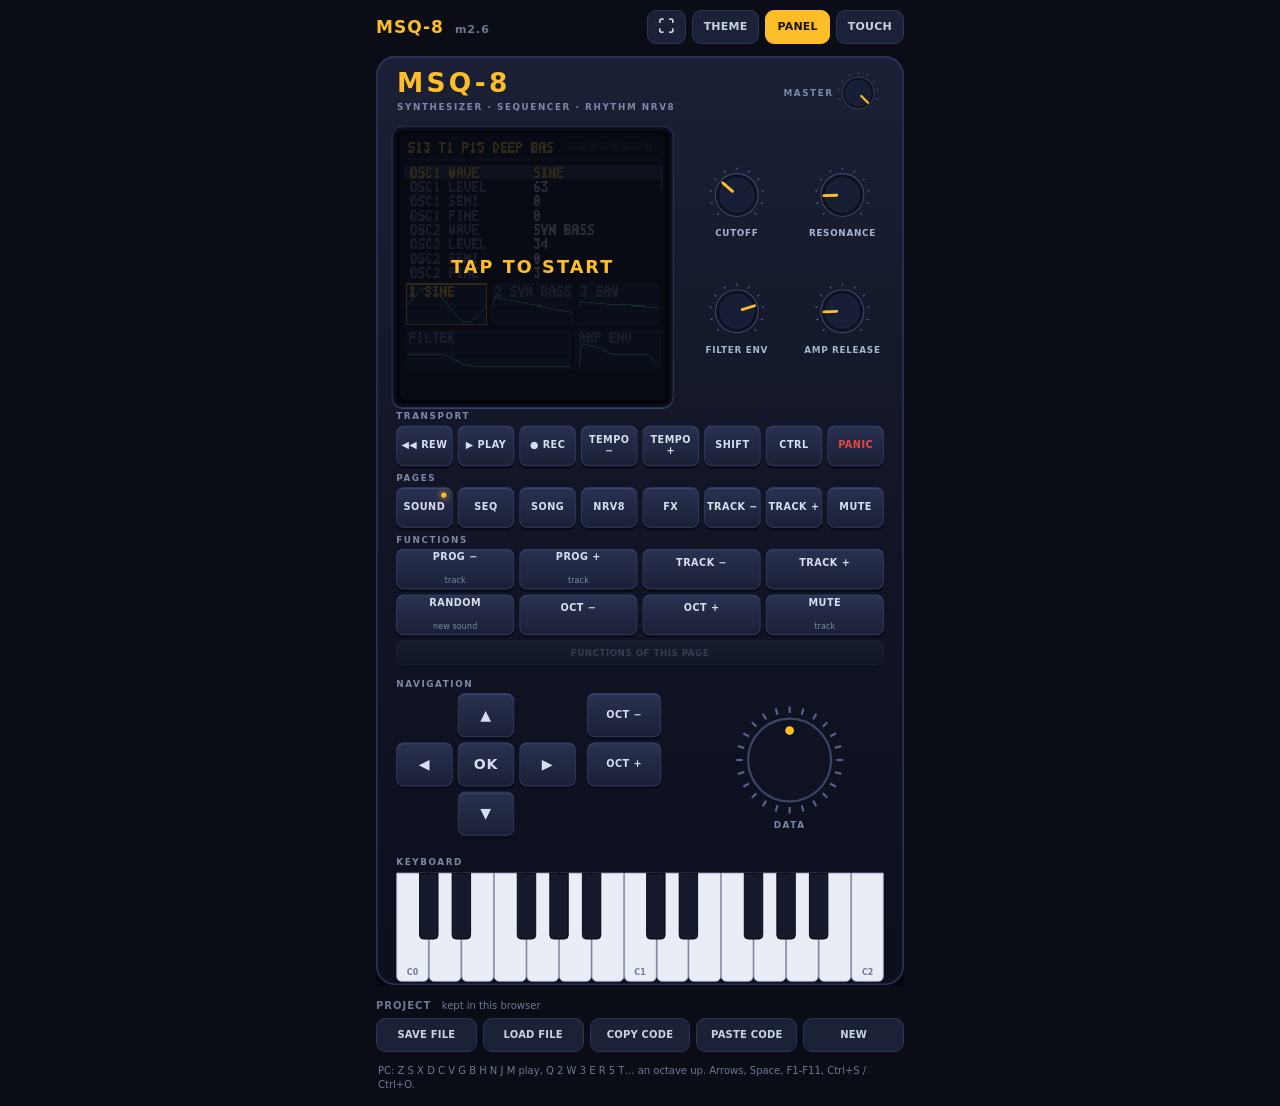
==== commit d637044c: "A full screen button (built from MSQ-8 web/src) Co-Authored-By: Claude Opus 5.5 <noreply@anthropic.c" ====
--- a/msq8-single.html
+++ b/msq8-single.html
@@ -265,6 +265,7 @@
 
 /* ---------------------------------------------------------------- the front panel view */
 .views { display: flex; gap: 6px; }
+#btnFull { padding-inline: 10px; font-size: 16px; line-height: 1; }
 #panelview { margin-top: 4px; }
 #stage { position: relative; width: 100%; overflow: hidden; }
 #device {
@@ -388,6 +389,7 @@
   <header>
     <div class="brand"><b>MSQ-8</b> <span id="ver"></span></div>
     <div class="views" role="group" aria-label="View">
+      <button class="btn small" id="btnFull" type="button" aria-label="Full screen" title="Full screen" hidden>⛶</button>
       <button class="btn small" id="btnTheme" type="button">THEME</button>
       <button class="btn small" id="vPanel" type="button">PANEL</button>
       <button class="btn small" id="vTouch" type="button">TOUCH</button>
@@ -1389,10 +1391,32 @@
     });
   }
 
+  // ------------------------------------------------------------------ full screen
+  // The page alone on the screen, without the browser's bars. Where the browser cannot (an iPhone's Safari), the button
+  // stays hidden: there, "Add to Home Screen" opens the page without bars.
+  function fullElement() { return document.fullscreenElement || document.webkitFullscreenElement || null; }
+
+  function wireFullscreen() {
+    var b = $('btnFull'), root = document.documentElement;
+    var enter = root.requestFullscreen || root.webkitRequestFullscreen, leave = document.exitFullscreen || document.webkitExitFullscreen;
+    if (!enter || !leave || document.fullscreenEnabled === false || document.webkitFullscreenEnabled === false) return;
+    b.hidden = false;
+    function shown() { var on = !!fullElement(); b.classList.toggle('tab-active', on); b.setAttribute('aria-pressed', on ? 'true' : 'false'); }
+    b.addEventListener('click', function () {
+      ensureAudio();
+      try {
+        var r = fullElement() ? leave.call(document) : enter.call(root, { navigationUI: 'hide' });
+        if (r && r.catch) r.catch(function () { /* refused: the page stays as it is */ });
+      } catch (e) { /* refused */ }
+    });
+    document.addEventListener('fullscreenchange', shown);
+    document.addEventListener('webkitfullscreenchange', shown);
+  }
+
   // ------------------------------------------------------------------ start
   function start() {
     addScreen($('screen'));
-    buildFixed(); buildPiano(); buildPads(); wireFiles(); wireDeck();
+    buildFixed(); buildPiano(); buildPads(); wireFiles(); wireDeck(); wireFullscreen();
     $('start').addEventListener('pointerdown', function (ev) { ev.preventDefault(); ensureAudio(); });
     $('btnTheme').addEventListener('click', function () { if (x) applyTheme(storedTheme() + 1 >= 2 ? 0 : storedTheme() + 1); });
     window.addEventListener('keydown', onKeyDown);
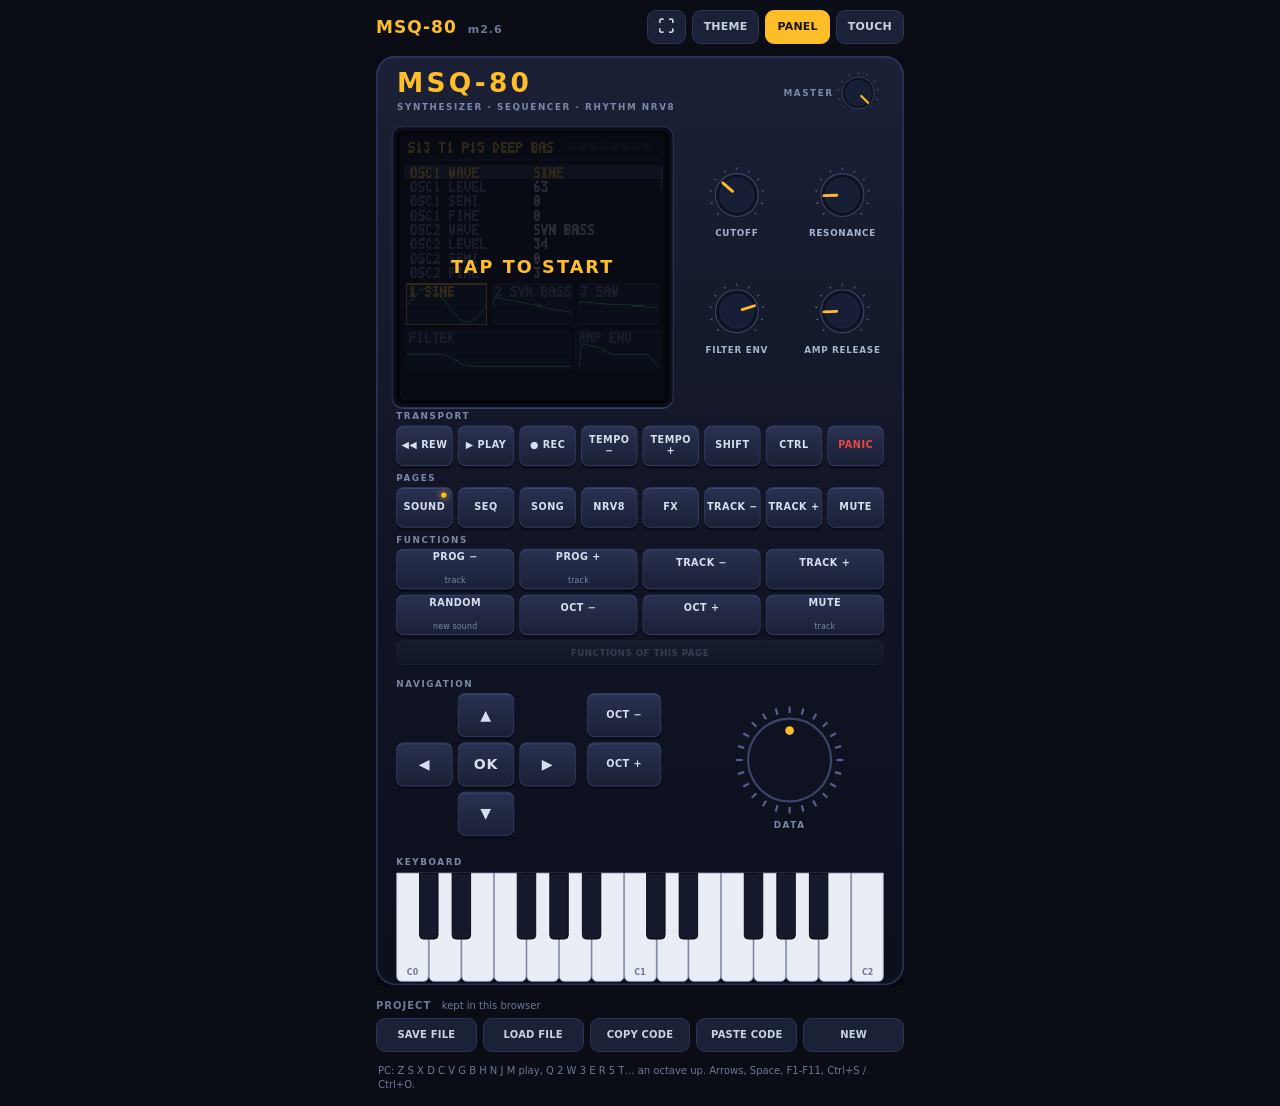
==== commit eb70ff0d: "MSQ-80: the new name (title, logo, README) Co-Authored-By: Claude Opus 5.5 <noreply@anthropic.com>" ====
--- a/msq8-single.html
+++ b/msq8-single.html
@@ -6,7 +6,7 @@
 <meta name="theme-color" content="#0a0c16">
 <meta name="apple-mobile-web-app-capable" content="yes">
 <meta name="mobile-web-app-capable" content="yes">
-<title>MSQ-8 Synth</title>
+<title>MSQ-80 Synth</title>
 <style>
 :root {
   --bg: #0a0c16;
@@ -387,7 +387,7 @@
 <body>
 <div id="app">
   <header>
-    <div class="brand"><b>MSQ-8</b> <span id="ver"></span></div>
+    <div class="brand"><b>MSQ-80</b> <span id="ver"></span></div>
     <div class="views" role="group" aria-label="View">
       <button class="btn small" id="btnFull" type="button" aria-label="Full screen" title="Full screen" hidden>⛶</button>
       <button class="btn small" id="btnTheme" type="button">THEME</button>
@@ -458,7 +458,7 @@
 </div>
 <script>window.MSQ_WASM_B64 = "AGFzbQEAAAAB1gEdYAN/f38Bf2ADf35/AX9gAX8Bf2AEf35/fwF/YAR/f39/AX9gAABgAX8AYAABf2ACf38AYAV/f39/fwBgA39/fwBgAn9/AX9gB39/f39/f38Bf2AEf39/fwBgBX9/f39/AX9gB39/f39/f38AYAZ/f39/f38AYAR/fX9/AGAMfX19fX19f399fX9/AGALf39/f399fX19f38AYAl/fX19fX9/f38AYAJ/fwF9YAF/AX1gA39/fwF9YAJ/fQF9YAF9AX1gAn19AX1gAnx/[base64]/[base64]/WgABBpN7AgAAQzoCAgABBtN/WgABBpN7AgAAQz4CAgABBtN/WgAAgABDQgICAAEGc9N6AAEGk3sCAAEG039aAABDegICAAAsIAEHdmsCAAAsGAEGA+gELNgBBtN/WgABBpN7AgABBgJbmgAAgAEEBIABBAUobIgBBgBAgAEGAEEgbEMKAgIAAQYCW5oAAC4MBAQN/[base64]/egAAPC0EALQDUytaAAA8LQQAtALqf3oAADwtBAC0AuJ/egAAPC0EALQDkvt6AAA8LQQAtALif3oAAQTBsQQAtALqf3oAAai0Ay9/WgAAPC0EALQC4n96AAEEwbC0AuN/WgAAhAQsgAQsIAEGA3vSAAAsGAEHA6QkLNwACQCAADQBBnPTegABByZjAgAAQ5oCAgAALQaTewIAAQbTf1oAAQYDe9IAAQcDpCRC+gYCAAAtYAQF/[base64]/6AAGpBIBC3gYCAAAs0AAJAAkAgAEF/[base64]/[base64]/aiIFQf8BcXZBAXFFDRogBUECdEGQn8CAAGoqAgAhCQwZCyAHQQhLDRlBlQEgB0F/aiIFQf8BcXZBAXFFDRkgBUECdEGwn8CAAGoqAgAhCQwYCyAHQQ5LDRhBASAHdEGqkgFxRQ0YQwAAgD8gCEOamRk+lEMAAIA/kpUhCQwWCyAIQwrXo7yUQwAAgD+SQwAAgD8gCENmZqY/lJWUIQkMFQtDAACAP0NmZuY+IAdBAXEbIAiVIghDmpmZPpQgCCAHQQ5LGyEJDBQLQwAAAAAhCQJAIAdBAXFFDQBDAACAPyAIQ83MTD8Q5oGAgACVIQkLIAdBFU0NEwwVC0MAAIA/IAiVIAdBe2qyQwAAQECVIgggCIyUEOSBgIAAQzMzsz+UQ83MzD6SlCEJDBILIAdBBUsNE0EXIAdBf2oiBUH/AXF2QQFxRQ0TIAVBAnRB0J/AgABqKgIAIQkMEgtDAACAPyEJAkACQCAHQX9qDgoTFBQBFBQUFBQAFAtDj8L1PSEJDBILQ83MDD8hCQwRCyAHQQdLDRFB7wAgB0F/aiIFQf8BcXZBAXFFDREgBUECdEHkn8CAAGoqAgAhCQwQCwJAIAdBAk8NAEPNzEw+IQkMEAtDAACAPyAIQ5qZGT8Q5oGAgACVIAdBeWqyQwAAwECVIgggCIyUEOSBgIAAlCEJDA4LQwAAAAAhCQJAIAdBA3FBAUcNAEMAAIA/[base64]/IQkMCgsgB0ENSw0KQQEgB3RBotEAcUUNCkMAAIA/IAiVIQkMCAsgB0EISw0JQwAAgD8gByAHbLOVIQkMBwsCQCAHQQFGDQBDZmZmPyAIlSEJDAcLQwAAgD8hCQwHCyAIQwAA3EKUIglDAACWxJJDAABcQ5UiCiAKjJQQ5IGAgABDMzMzP5QgCUMAAEjEkkMAACBDlSIJIAmMlBDkgYCAAJIgCEPNzEw9lEMAAIA/kpUhCQwFCyAIQwAA3EKUIglDAAD6xJJDAACCQ5UiCiAKjJQQ5IGAgABDmpkZP5QgCUMAAMjDkkMAAPBClSIJIAmMlBDkgYCAAJIgCEPNzEw9lEMAAIA/kpUhCQwECyAIQwAA3EKUIglDAEAcxZJDAACWQ5UiCiAKjJQQ5IGAgABDmpkZP5QgCUMAAJbDkkMAAMhClSIJIAmMlBDkgYCAAJIgCEPNzEw9lEMAAIA/kpUhCQwDCyAIQwAA3EKUIglDAABhxJJDAAAgQ5UiCiAKjJQQ5IGAgABDMzMzP5QgCUMAAPrDkkMAAAJDlSIJIAmMlBDkgYCAAJIgCEPNzEw9lEMAAIA/kpUhCQwCCyAIQwAA3EKUIglDAAAvxJJDAAAMQ5UiCiAKjJQQ5IGAgABDAAAAP5QgCUMAAJbDkkMAAMhClSIJIAmMlBDkgYCAAJIgCEPNzEw9lEMAAIA/kpUhCQwBCyAIQwAA3EKUIglDAAAWxJJDAABIQ5UiCiAKjJQQ5IGAgAAhCiAJQwCAicSSQwAAekOVIgsgC4yUEOSBgIAAIQsgCUMAgCLFkkMAAJZDlSIJIAmMlBDkgYCAAEPNzMw+lCAKIAuSkiAIQ4/CdT2UQwAAgD+SlSEJCyAJQwAAAABbDQELQQAhBUEAIQYDQAJAAkAgBbND2w/JQJRDAACAO5RDg/kiPpQiCCAI/[base64]/IAggCEO9N4Y1XRshCEEAIQYgACEFA0AgAiAGaiIEIAUqAgAgCJVDAAD+QpQiCUMAAAC/QwAAAD8gCUMAAAAAXRuS/AA6AAAgBEEBaiAFQQRqKgIAIAiVQwAA/kKUIglDAAAAv0MAAAA/IAlDAAAAAF0bkvwAOgAAIAVBCGohBSAGQQJqIgZBgAJHDQALIAJBgAJqIQIgA0EBaiIDQSBHDQALQQBBAToAwMj+gAALIABBgAhqJICAgIAACxEAIABBH3FBAnQoApCewIAACxcAEJyAgIAAIABBH3FBCHRB0Mj+gABqC4MBAQF/[base64]/hsCAADYAACAAQQAtAMOGwIAAOgAEIABBAToAESACQQE6AAAgAEGB/gA7AAkCQAJAAkACQAJAAkAgAUEGbw4FAAECAwQFCyAAQR46ABggAEGoHDsAFiAAQYK80Ac2ABEgAEKB/oDQn+CNgAc3AAkgAEEALQDxmcCAADoACCAAQQApAOmZwIAANwAADwsgAEEMOgAnIABBlig7ACUgAEGUCjsAIiAAQQw6ACAgAEGeKDsAHiAAQb/[base64]/7wwQI2ABogAEEKOgAYIABBrQY7ABYgAEGY0DA2ABEgAEKf/oDYr8OMgAU3AAkgAEGSDDsAKCAAQQAvAOuLwIAAOwAEIABBACgA54vAgAA2AAAPCyAAQtOyuZqEhJMiNwAAIABBBzoADyAAQYH+ADsADSAAQYHQADYACSAAQQo6ABggAEKAgICAgKDAmwY3ABAPCyAAQTI6ACwgAEEMOgAYIABBtAQ7ABYgAEEANgARIABCj/6AgODBh4YCNwAJIABCxdzAypTI0yc3AAAgAEEZOgAgIABBptoAOwAeIABBv9A8NgAaC5cCAQZ/I4CAgIAAQRBrIgEkgICAgABBASECQQAhA0EAIQQDQCAAIANqIQUCQAJAIAJBf2oiBkEFSw0AIAUgBhCggICAAAwBCyAFQQ1qIgZCADcAACAFQQVqQgA3AAAgBUEAKAC/hsCAADYAACAFQQAtAMOGwIAAOgAEIAVBFWpCgOSgoIHkz58yNwAAIAVBLWpBODoAACAFQSVqQp685MCBgICAIDcAACAFQR1qQoCo+LDxh4oKNwAAIAVBEWpBAToAACAGQQE6AAAgBUEJakGB/gA7AAAgASACNgIAIAVBCUGtgsCAACABEOeBgIAAGgsgBEEBaiEEIAJBAWohAiADQS5qIgNBsA5HDQALIAFBEGokgICAgAALkgEAEJyAgIAAIABBAEGQgRb8CwAgAEEQNgLI8BUgABChgICAACAAQb/+ADsAuA4gAEK//vz58+fPnz83ALAOIABBtKUJahDDgYCAACAAQeilCWoQxIGAgAAgAEHcEGoQoIGAgAAgAEE/OgC9DiAAQYDYADsAuw4gAEGAgID8AzYCzA4gAEKAgID8g4CAwD83AsQOC4EIAQp/[base64]/QQBBAEGAgICAeCAALQDh7BUbIAAoAujsFWoiB0F/[base64]/wAgBEH/[base64]/[base64]/[base64]/IBAgEEMAAIA/[base64]/kvwAIhSykyIQIBAgECAQIBBDI8SuOpRDXJUdPJKUQ0dYYz2SlEPw/XU+kpRDGHIxP5KUQwAAgD+SIBRBF3RBgICA/ANqvpRDzcxMPZRDAACAQZRDAAD6RpWSIhAgEI6TIhA4AjQCQAJAAkACQCAWLQArQX9qDgIAAQILQwAAgD8gECAQkpMhEAwCC0MAAIA/QwAAgL8gEEMAAAA/XRshEAwBCyAQQwAAgECUQwAAgL+SIBBDAACAwJRDAABAQJIgEEMAAAA/[base64]/MJdDQBDAAD8QiAYIBhDAAD8Ql4bIhAgEEMAAAC/QwAAAD8gEEMAAAAAXRuS/AAiF7KTIhAgECAQIBAgEEMjxK46lENclR08kpRDR1hjPZKUQ/D9dT6SlEMYcjE/[base64]/[base64]/kiAUQRd0QYCAgPwDar6UQwAA8EGUIRALIBlDmpmZPpQhHQJAQwAAoEFDAABhRiAQIBBDAABhRl4bIhAgEEMAAKBBXRtD2w/JwJRDAAD6RpVDO6q4P5QiEEMAAPzCXQ0AQwAA/EIgECAQQwAA/EJeGyIQIBBDAAAAv0MAAAA/IBBDAAAAAF0bkvwAIhSykyIQIBAgECAQIBBDI8SuOpRDXJUdPJKUQ0dYYz2SlEPw/XU+kpRDGHIxP5KUQwAAgD+SIBRBF3RBgICA/ANqvpQhGAtDAACAPyAYkyIQQwAAQD9eIRQCQCAWLQAXs0MAAHxClUMzM3NAlCIaQwAAAD+UQwAAgD+SIh4gHSADKgKUASIfIAMqApgBIhuSIAMqApwBIiCSlEMAAAA/[base64]/AXFqLAAAsiAoICpqLAAAsiIakyAUQQh2Qf//A3GzQwAAgDeUlCAakkMEAgE8lCAnIBNBGHYiKkEBakH/AXFqLAAAsiAnICpqLAAAsiIakyATQQh2Qf//A3GzQwAAgDeUlCAakkMEAgE8lJSUQwAAwD+UICAgJiAXQRh2IipBAWpB/wFxaiwAALIgJiAqaiwAALIiGpMgF0EIdkH//wNxs0MAAIA3lJQgGpJDBAIBPJSUkiEaDAELQwAAAAAhGgJAIB9DAAAAAF5FDQAgKCAUQRh2IipBAWpB/wFxaiwAALIgKCAqaiwAALIiGpMgFEEIdkH//wNxs0MAAIA3lJQgGpJDBAIBPJQgH5RDAAAAAJIhGgsCQCAbQwAAAABeRQ0AICcgE0EYdiIqQQFqQf8BcWosAACyICcgKmosAACyIiuTIBNBCHZB//8DcbNDAACAN5SUICuSQwQCATyUIBuUIBqSIRoLICBDAAAAAF5FDQAgJiAXQRh2IipBAWpB/wFxaiwAALIgJiAqaiwAALIiK5MgF0EIdkH//[base64]/[base64]/XkUNACAQQwAAgL+SIRAMAQsgEEMAAAC/XUUNACAQQwAAgD+SIRALAkACQCAQQwAAgD5eRQ0AQwAAAD8gEJMhEAwBCyAQQwAAgL5dRQ0AQwAAAL8gEJMhEAsgA0HAAGogDmoiFCAYIBBD2w/JQJQiECAQIBCUIhAgECAQIBBDke44NpRDRwxQuZKUQ4WICDySlEOrqiq+kpRDAACAP5KUlEMzM7M+lCAUKgIAkjgCACAcIBmSIhBDAACAv5IgECAQQwAAgD9gGyEZIBhDsp1/P5QhGCAOQQRqIg5BwABHDQALIAAgGDgC1PAVIAAgGTgC2PAVC0MAAIA/IRUgACoCxA4hGiAAKgLIDiEcIABDAAD8QiAALQC8DrNDAACAPZQiECAQQwAA/EJeGyIQIBBDAAAAP5L8ACIOspMiECAQIBAgECAQQyPErjqUQ1yVHTySlENHWGM9kpRD8P11PpKUQxhyMT+SlEMAAIA/[base64]/XkUNAEMBAHBCIRkCQCAQIBCSIhBDYEKiDV8NAEMAAAAAIRggELwiDkH///8DcUGAgID8A3K+IhBD1rZnvZRDuPTkPpIgEJRDiye8v5IgEJRDlY40QJIgEJRDGvPev5IgDkEXdkGBf2qykkOamRm/lCIZQwAA/MJdDQELQwAA/EIgGSAZQwAA/EJeGyIQIBBDAAAAv0MAAAA/IBBDAAAAAF0bkvwAIg6ykyIQIBAgECAQIBBDI8SuOpRDXJUdPJKUQ0dYYz2SlEPw/XU+kpRDGHIxP5KUQwAAgD+SIA5BF3RBgICA/ANqvpQhGAsgGCAak0MAAIA9lCEeIAAoAuCAFiEmIAAqAtDwFSEbIAAqAtgQIRggACgC0BAhJEEAISkDQCAHICRBAnRB/[base64]/[base64]/RpT8ACIOOwEAIAQgJkH/[base64]/ag4FAAAAAwEDCyAFIAJqIgVBAmohAiAFQX9qLQAAs0MAAHxClSEGDAELIAJBBmohAkMAAAAAIQYLQwAAgD9DAAD8QiACLQAAs0PNPDI+lCIHIAdDAAD8Ql4bIgcgB0MAAAA/kvwAIgKykyIHIAcgByAHIAdDI8SuOpRDXJUdPJKUQ0dYYz2SlEPw/XU+kpRDGHIxP5KUQwAAgD+SIAJBF3RBgICA/[base64]/[base64]/[base64]/[base64]/[base64]/[base64]/Sw0AIAFBrdq0ATYAACABDwsgASAAIABB/[base64]/[base64]///[base64]/ACAIQf8ASBs6AAAgCUHEFmogBToAACAAIAAoAoDAB0EBajYCgMAHIAsgCy8BAEEBajsBACAKC/QCAQR/[base64]/[base64]/[base64]/aiIFDQALCwJAIAAoAoDAByADIAAgAUEwbGogAkEBdGoiBS8BICIEamtBBmwiBkUNACAAIANBBmxqQcAWaiIDIAMgBEEGbGogBvwKAAALIAVBADsBICAAIAAoAoDAByAEazYCgMAHCwuhAwECf0EAIQEgAEEAQeiUCPwLACAAQZHpl6oCNgKMwAcgAEECOgCHwAcgAEH/[base64]/gAhqEMqBgIAAIABBwIMIahDKgYCAACAAQcGGCGoQyoGAgAAgAEHCiQhqEMqBgIAAIABBw4wIahDKgYCAACAAQf8BOgDGjwgDQCAAIAFqIgJBAWpBhAg7AAAgAkExakGECDsAACACQQ9qQr/+/Pnz58+fPzcAACACQQRqQYHwATsBACACQeEAakGECDsAACACQT9qQr/+/Pnz58+fPzcAACACQTRqQYHwATsBACACQe8AakK//vz58+fPnz83AAAgAkHkAGpBgfABOwEAIAFBkAFqIgFBwBZHDQALC44BAAJAIAFBO0sNACAAIAFBMGxqIgFBAToAACABIAMgAyADQQQgA0EIRhsgA0ECRhsgA0EQRhsiAzoAAiABIAJBASACQQFKGyICQRAgAkEQSBsiAjoAASABIARB//8DQYADIANB/wFxbiACbG4iA0HjACADQeMASRsiAyAEIANIGyIDQQEgA0EBShs6AAMLC4oDAQh/AkAgAUE7Sw0AIABBwBZqIQIgACABQTBsaiIDQSBqIQRBACEFA0BBACEGAkAgAUUNAEEAIQYgACEHIAEhCANAIAYgB0Egai8BAGogB0Eiai8BAGogB0Ekai8BAGogB0Emai8BAGogB0Eoai8BAGogB0Eqai8BAGogB0Esai8BAGogB0Euai8BAGohBiAHQTBqIQcgCEF/[base64]/AoAAAsgCEEAOwEAIAAgACgCgMAHIAdrNgKAwAcgBUEBaiIFQQhHDQALIANBADoAAyADQQA6AAALC1wBAX9BfyECAkAgAUE7Sw0AIAAgAUEwbGoiAS0AAEUNAEH//wNBgAMgAS0AAm4gAS0AAWxuIgBB4wAgAEHjAEkbIAEtAAMiAE0NACABIABBAWo6AANBACECCyACC5MFAQ1/[base64]//A3EgBGpPDQAgBiAEQQZsaiECIAQhCgNAAkAgAi8BACACQX5qLwEAIg5qIAVNDQAgAiAFIA5rOwEAIAsvAQAhDQsgAkEGaiECIApBAWoiCiAEIA1B//[base64]//[base64]/[base64]/AFxIQcgBUEwbCAAakEmaiEBQQAhCQNAIAMgAUF6ai8BAGogAUF8ai8BAGogAUF+ai8BAGogAS8BAGohAyABQQhqIQEgByAJQQRqIglHDQALIApFDQELIAVBMGwgCUEBdGogAGpBIGohAQNAIAMgAS8BAGohAyABQQJqIQEgCkF/aiIKDQALCyALQQA6AAACQCADIAMgBiAIQQF0ai8BICIKak8NACADQQZsIABqQcQWaiEBIAstAAJB/[base64]/AX5BACECQQAhAwJAIAAgAC0AhMAHQTBsaiIELQAARQ0AIAQtAAEgBC0AA2xBgAMgBC0AAm5sIQMLAkAgAUUNACAANQLUjwggAax8IgVCACAFQgBVG6ciBCADQX9qIAUgA61TGyAEIAMbIQILIAAgAjYC1I8IC7INAQt/[base64]/[base64]/akGBf0kNBCAAIAQgAC0AhsAHIAdBACABIAIQsoCAgABBAEgNBCAAQeCTCGogBUEGbGoiBUEBOgAAIAUgBzsBBCAFIAE6AAIgBSAALQCGwAc6AAEPCyAFQf8BcQ0BDAILIAFBf2pB/[base64]/wFxbEGAAyADQf8BcW5sIgZMIgMNACAEQTtLDQBBACEKAkAgBS0AAyIDQf//A0GAAyAFLQACbiAFLQABbCINbiIHQeMAIAdB4wBJGyIOTw0AAkACQANAIAwgDSADQQFqIgNB/wFxIgdsIgZMDQEgByAOQf8BcU8NAgwACwsgBSADOgADQQEhAwwCCyAFIAM6AAMLQQAhAwsgBiALTA0CIARBO0sNAiAALQCGwAciB0EHSw0CIAogAUUgC0EASHJyDQIgCyAFLQABIAUtAANsQYADIAUtAAJubE8NAiAAIAQgByALQf//AyALayAIIAYgC2sgAxsiBUEBIAVBAUobIgUgBSALakH//[base64]/AkACQAJAAkACQCAERQ0AIAAtAMeUCCEEAkAgAC0AxZQIRQ0AIARB/wFxDQBBACEEIABBADoAxpQIDAILIARB/wFxQf8BRw0BQQEhAQwCCwJAIAAtAMeUCCIERQ0AIAAgBEF/[base64]/wFxDQYMAgsgBkEDaiEGIAUgBEEBaiIERw0ADAULC0HklAghBCAALQDclAgiBkUNAiABIAZBf2pBCBCkgICAAAJAIAAtAInAB0UNACAAIAAtANyUCEF/akEAQQAQwICAgAALIABBADoA3JQIDAILIAAgBEEBajoAx5QIIARB/[base64]/[base64]/wFxIglFDQAgASAJQX9qQQgQpICAgAACQCAALQCJwAdFDQAgACAALQDclAhBf2pBAEEAEMCAgIAACyAAQQA6ANyUCAsgAEEANgLklAgCQAJAIApFDQAgB0EEIAdBBEkbIQkCQCAKRQ0AIAQgBiAK/[base64]/wAgB0H/[base64]/[base64]/akEIEKSAgIAAAkAgAC0AicAHRQ0AIAAgAC0A3JQIQX9qQQBBABDAgICAAAsgAEEAOgDclAgLIABBADYC5JQICyACIAdBAnRqIQIgAyAHayIDQQBKDQAMAgsLIAAgASACIAMQw4CAgAALIARBEGokgICAgAALnxYEBn8BfQ9/[base64]/AToAxo8IIAAgEEF/akEPcToAxI8IDAELIA1BGHANAQsgDUEYbiEQIAggAC0AxI8IQYEDbGoiDi0AACINRQ0AAkAgECANcCINDQBBACENIAAsAMaPCCIRQQBIDQAgAEH/[base64]/cyEOIAcgF0EGbGoiDUEGaiERA0AgACgC1I8IIA0vAQBHDQIgDS8BAkUNAgJAIAAoAoDAByAOakEGbCIQRQ0AIA0gESAQ/[base64]/A08NAQwCCyAMQX9qIA1PDQFBACEQIAYhDQNAAkAgDS0AAEUNACAAIBAgDBC9gICAAAsgDUEGaiENIBBBAWoiEEEQRw0ACyAAQQA2AtSPCAJAIAAtALDfB0UNACAFIAAtALHfB0EUcEHIAWxqIhctAAAiDkUNASAAIAAtALPfB0EBaiINOgCz3wcgDUH/[base64]/[base64]/[base64]/[base64]/[base64]//[base64]/ACAHQf8ASBs6AMQWIARBAWohBAsgBUEBRg0AIAYgBGshBiAEQQZsIABqQcoWaiEFA0AgBSADIAUtAABqIgRBASAEQQFKGyIEQf8AIARB/wBIGzoAACAFQXpqIgQgAyAELQAAaiIEQQEgBEEBShsiBEH/[base64]/AoAAAsgBkEAOwEgIAAgACgCgMAHIAVrNgKAwAcgACABIAIgAxDHgICAAAsLnAMBDH8CQCAAIAFBMGxqIgQgAkEBdGpBIGovAQAiBUUNACACQfz///[base64]/AXFFDQAgBEEwbCIGIAAtAAEgAC0AA2xBgAMgAC0AAm5sTw0AAkAgACgCgMAHIgdBoJwBSQ0AIABBAToAi8AHDAELAkACQCADLwEAIghFDQAgASAIQQZsaiEJIAZB//8DcSEKA0AgCS8BACAKTQ0CIAlBemohCSAIQX9qIggNAAsLQQAhCAsgAiAIQQZsaiEJAkAgByAIa0EGbCIIRQ0AIAlBBmogCSAI/[base64]//A3EhBQNAIAQvAQAgBU0NASAEQXpqIQQgCEF/aiIIIApLDQALIAohCAsgAiAIQQZsaiEEAkAgASAIa0EGbCIIRQ0AIARBBmogBCAI/AoAAAsgBEEUOwECIAQgBzsBACAEQcYAQd8AIAlBAXEbOgAFIAQgBjoABCAAIAAoAoDAB0EBajYCgMAHIAAgAC8BIkEBajsBIgwBCyAAQQE6AIvABwsgCUEBaiIJQSBHDQALIABBuhZqIQdBACEIA0ACQCAIQQJ0KALAo8CAACIFQYB/[base64]/AXFFDQAgAC0AASAALQADbEGAAyAALQACbmxBgQNJDQACQCAAKAKAwAciBkGfnAFLDQAgAC8BICAALwEiaiIKIAAvASQiCWohCAJAIAlFDQAgByAIQQZsaiEJA0AgCS8BAEGBA0kNASAJQXpqIQkgCEF/aiIIIApLDQALIAohCAsgAiAIQQZsaiEJAkAgBiAIa0EGbCIIRQ0AIAlBBmogCSAI/AoAAAsgCUGAg/[base64]/[base64]/c0HIACAEQbf/[base64]/wFxQYEBSQ0AIAAtADBB/wFxRQ0AIAlBfWovAQAhBSAJLQAAIQYgAC0AMSAALQAzbEGAAyAALQAybmwgCUF7ai8BACIKTQ0AIABBASAHIAogCkH//wNzIAVB//8DcSIFQQEgBUEBSxsiBSAFIApqQf//A0sbIAhBfmogBhCygICAABoLIAlBBmohCSAEQX9qIgQNAAsLIAdBAWoiB0EIRw0ACyAAQYCEhAg2AZLABwJAIAAtAJDAB0ECSw0AIABBAzoAkMAHCyAAQeQAOgDp4AcgAEH/ADoAieAHIABB7gA6APHfByAAQeQAOgDZ3wcgAEHkADoAzd8HIABB5AA6AMHfByAAQf8AOgC13wcgAEEBOgCRwAcgAEGAAjsBlsAHIABB6QA6AL/gByAAQekAOgCz4AcgAEHpADoAp+AHIABB6QA6AJvgByAAQdoOOwGg4gcgAEHaADoAl+IHIABB3/[base64]/[base64]//[base64]/[base64]//A3EhBwNAIAYvAQAgB00NASAGQXpqIQYgDkF/aiIOIApLDQALIAohDgsgAiAOQQZsaiEGAkAgCyAOa0EGbCIORQ0AIAZBBmogBiAO/[base64]/akGBf0kNACAALQDAAUH/[base64]//[base64]/[base64]/aiIOIApLDQALIAohDgsgAiAOQQZsaiENAkAgBSAOa0EGbCIORQ0AIA1BBmogDSAO/AoAAAsgDUG0ATsBAiANIAw7AQAgDUHcADoABSANIAc6AAQgACAAKAKAwAdBAWo2AoDAByAAIAAvAeIBQQFqOwHiAQwBCyAAQQE6AIvABwsgBkEBaiIGQQRHDQALIABCADcAhwIgAEG62IihAjYA/wEgAEGBiIwQNgD3ASAAQfwAOgD1ASAAQYGIkCA2AvABIABBuhZqIQFBACEDA0AgA0GAA2whByADQQJ0KALwpcCAACEIQQAhDQNAAkAgDUECdCgCgLTAgABBGGwgB2oiDkEASA0AIAAtAPABQf8BcUUNAEEAQQwgDUEFRxtBDCANQQJHGyAIaiIFQYB/[base64]/[base64]/wFxRQ0AIA0oArSkwIAAIQ4gDSgCsKTAgAAiDCAALQDxASAALQDzAWxBgAMgAC0A8gFubE8NAAJAIAAoAoDAByIFQZ+cAUsNACAMQX9zIQggDkEBIA5BAUobIgQgDGpB//[base64]/aiIOIApLDQALIAohDgsgCCAEIAkbIQogAiAOQQZsaiENAkAgBSAOa0EGbCIORQ0AIA1BBmogDSAO/[base64]/ADoAtuIHIABBAToA2cEHIABBgwI7AeLBByAAQZnjB2ohDUEAIQYDQAJAIAZBAnENACANQX1qQcgAOgAACyANQTY6AAAgDUEGaiENIAZBAmoiBkEQRw0ACyAAQdAOOwCn5QcgAEHQBjsAm+UHIABB0AA6AI/[base64]/SQ0AIAdB/wFxRQ0AIAYgAi0AASACLQADbEGAAyACLQACbmxPDQAgACABQQIgBkH0AiAIIAMQsoCAgAAaIAItAAAhBwsCQCAFQQRqKAIAIghBgH9qQYF/SQ0AIAdB/wFxRQ0AIAYgAi0AASACLQADbEGAAyACLQACbmxPDQAgACABQQIgBkH0AiAIIAMQsoCAgAAaIAItAAAhBwsCQCAFQQhqKAIAIghBgH9qQYF/SQ0AIAdB/wFxRQ0AIAYgAi0AASACLQADbEGAAyACLQACbmxPDQAgACABQQIgBkH0AiAIIAMQsoCAgAAaCyAFQQxqIQUgBCAGQYADaiIGRw0ACwuqAwEIfyACQYADbCEEIAAgAUEwbGohAkEAIQVBzLPAgAAhBgNAIAItAAAhBwJAIAYoAgAiCEGMf2pBgX9JDQAgB0H/AXFFDQAgBSACLQABIAItAANsQYADIAItAAJubE8NACAAIAFBAyAFQZYBIAhBDGpB2AAQsoCAgAAaIAItAAAhBwsgBkF8aigCACIIQQxqIQkCQCAIQYx/akGBf0kiCA0AIAdB/wFxRQ0AIAVB8AFqIgcgAi0AASACLQADbEGAAyACLQACbmxPDQAgACABQQMgB0HkACAJQcwAELKAgIAAGgsCQCADRQ0AIAItAAAhBwJAIAZBeGooAgAiCkGMf2pBgX9JDQAgB0H/AXFFDQAgBUGgAmoiCyACLQABIAItAANsQYADIAItAAJubE8NACAAIAFBAyALQSggCkEMakHGABCygICAABogAi0AACEHCyAIDQAgB0H/AXFFDQAgBUHQAmoiByACLQABIAItAANsQYADIAItAAJubE8NACAAIAFBAyAHQSggCUHGABCygICAABoLIAZBEGohBiAEIAVBgANqIgVHDQALC4wBAQF/[base64]/NgCkAiABQsGGpaKExNCg0wA3AJQCIAFCgIL8gYCggZV0NwCcAiABQr/0yIGAwoOEPzcArgIgAUGOiIDgADYAtgIgAUGQFDsAugIgAUHCAmoQn4CAgAAgAULHpKXyxAg3AMICIAFCgIL8oY/AhJx0NwDKAiABQZ70ADsA7gIgAUEeOgDaAiABQoOyyKGPwICPGDcA0gIgAUGKnAQ2AOoCIAFBniA7AOgCIAFBnqyA8AE2AOQCIAFCv/jogcCChYg/NwDcAiABQfACahCfgICAACABQZjsADsAnAMgAUEAOgCIAyABQT87AIYDIAFBADoAhAMgAUGGhNigfzYAgAMgAULDkKWChYSTIjcA8AIgAUKAiPyBgKCBGDcA+AIgAUGkDjYAmAMgAUGIKDsAjgMgAUG/[base64]/gA7APgDIAFBoryA+AM2AOIDIAFBgAo7APIDIAFBv/4ANgDuAyABQr/+/[base64]/IGAoIaNdDcA3gQgAUEAOgDqBCABQZT+ADsAggUgAUEAOgDuBCABQRo7AOwEIAFBDjoA9gQgAUEAOwD0BCABQb/[base64]/ADsAieAHIABB+gE6AIXgByAAQTQ7AIPgByAAQfoBOgD83wcgAEEuOwD63wcgAEEAOgDz3wcgAEH4ADsA8d8HIABBADoA2N8HIABB4AA7ANbfByAAQQA6ANLfByAAQfAAOwDQ3wcgAEEAOgC93wcgAEHkADsAu98HIABBADoAt98HIABB/[base64]/kXA2AJLjByAAQv+AgIClgL8yNwCK4wcgAEH6AToA/eIHIABBMjsA++IHIABBADoA9OIHIABB+gA7APLiByAAQQA6ANniByAAQeQAOwDX4gcgAEEAOwDS4gcgAEHwgICwBzYAzuIHIABBgPQDOwDA4gcgAEHogICgBTYAvOIHIABBADoAuOIHIABB/wA7ALbiB0FQIQJBACEDA0AgACACaiIBQcvjB2pBADoAACABQcnjB2pBODsAACABQcjjB2pBEkEAIAJBbkYbOgAAIAFBx+MHakEAOgAAIAFBxuMHakHQAEHkACADQQJxGzoAACADQQJqIQMgAkEGaiICDQALIABB+AE6AK/[base64]/[base64]/[base64]/[base64]/[base64]//[base64]/[base64]/[base64]//wNxIRgDQCABLwEAIBhNDQEgAUF6aiEBIANBf2oiAyAXSw0ACyAXIQMLIAUgA0EGbGohAQJAIBYgA2tBBmwiA0UNACABQQZqIAEgA/wKAAALIAFB/[base64]/AXFFDQAgGCACLQABIAItAANsQYADIAItAAJubE8NACAAIAdBAiAYQf//AyAYa0EUIBhB7/8DSxsgG0HwABCygICAABoLAkAgGQ0AIBdBGGwgEmoiF0EASA0AIAItAABB/wFxRQ0AIBcgAi0AASACLQADbEGAAyACLQACbmxPDQAgACAHQQIgF0H//wMgF2tBFCAXQe//A0sbIBpB6gAQsoCAgAAaCyABQQRqIQEgA0F/aiIDDQALCwJAAkAgDg4DAAEAAQtBACEBA0AgCiABaiIDQQRqKAIAIhdFDQECQCADQQhqKAIAIhhBgH9qQYF/SQ0AIAItAABFDQAgAygCAEEYbCASaiIDQQBIDQAgAyACLQABIAItAANsQYADIAItAAJubE8NACAAIAdBAyADQf//AyADayAXQRhsIhdBBSAXQQVKG0F8aiIXIAMgF2pB//8DSxsgGEHqABCygICAABoLIAFBDGoiAUHgAEcNAAsLAkAgDw0AAkAgE0GYf2pBgX9JDQAgAi0AAEUNACASQZABaiIBIAItAAEgAi0AA2xBgAMgAi0AAm5sTw0AIAAgB0EGIAFBxAAgE0EYakHkABCygICAABoLIBNBn39qQYF/[base64]/[base64]/IAFBhAVqEJ+AgIAAIAFBov4AOwCwBSABQZSUiNEANgCaBSABQQA6AJgFIAFBg4K4oH82AJQFIAFCxIqVgoXE0KDTADcAhAUgAUKAgPyBgKCGETcAjAUgAUK/6IiBoMKDhT83AJ4FIAFBlIyA8AA2AKYFIAFBkBQ7AKoFIAFBsgVqEJ+AgIAAIAFBmPQAOwDeBSABQQY6AMoFIAFBshA7AMgFIAFB/AE6AMYFIAFBhbz4ADYAwgUgAULUpKWS1IiIq9gANwCyBSABQoC6/IGAwIYUNwC6BSABQZoONgDaBSABQZQoOwDQBSABQb/0yOEANgDMBSABQQ46ANIFIAFB4AVqEJ+AgIAAIAFBnvAAOwCMBiABQQo6APgFIAFBtgg7APYFIAFBADoA9AUgAUGDpiA2APAFIAFCwoK1kvTpEzcA4AUgAUKAmvyBgICAjQw3AOgFIAFBoBA2AIgGIAFBkig7AP4FIAFBv/[base64]/sICAoMGDhT83ANYGIAFB6gZqEJ+AgIAAIAFBgPQAOwCWByABQQg6AIIHIAFBpgg7AIAHIAFBADoA/gYgAUGEsPjgADYA+gYgAULBnI2qtIrVp9IANwDqBiABQoC+/IHAv4IUNwDyBiABQYiYBDYAkgcgAUEAOwCIByABQb/+/MECNgCEByABQSQ6AIoHIAFBmAdqEJ+AgIAAIAFBADYApwcgAUEOOgCmByABQYAkOwCkByABQtKC0aLFqRE3AJgHIAFBgKb8ATYAoAcgAUEAOwCrByABQazwADsAxAcgAUG0pMAANgCuByABQaKAoPEANgC3pQkgAUGIDDsAvgcgAUGMgIDAADYAugcgAUK/[base64]/[base64]/wA7ALnrByAAQQA6AIjuByAAQdIAOwCG7gcgAEEAOgCC7gcgAEHK/AM7AIDuByAAQQA6APztByAAQdIEOwD67QcgAEEAOgD27QcgAEHKADsA9O0HIABBADoA8O0HIABB0vwDOwDu7QcgAEEAOgDq7QcgAEHKBDsA6O0HIABBADoA5O0HIABB0gA7AOLtByAAQQA6AN7tByAAQcr8AzsA3O0HIABB+AE6AI/sByAAQdoYOwCN7AcgAEH4AToAiewHIABBzg47AIfsByAAQfgBOgCA7AcgAEHGEjsA/[base64]/[base64]/[base64]//8DIAJrIANBGGwiA0EFIANBBUobQXxqIgMgAiADakH//wNLGyAXQeQAELKAgIAAGgsgAUEMaiIBQTBHDQALCwJAAkAgB0EORw0AIBRBAUsNAQwDCyASDQELQQAhAQNAIA0gAWoiAkEEaigCACIDRQ0BAkAgAkEIaigCACIXQYB/akGBf0kNACAKLQAARQ0AIAIoAgBBGGwgGWoiAkEASA0AIAIgCi0AASAKLQADbEGAAyAKLQACbmxPDQAgACAHQQIgAkH//wMgAmsgA0EYbCIDQQUgA0EFShtBfGoiAyACIANqQf//[base64]//8DIBhrQRQgFEGqAUsbIAFB6AAQsoCAgAAaC0EEIQMgEyEBIA4hAgNAAkAgAiABQQVuQWxsaigCACAJaiIXQYB/akGBf0kNACAKLQAARQ0AIANBkK3AgABqKAIAQRhsIBhqIhlBAEgNACAZIAotAAEgCi0AA2xBgAMgCi0AAm5sTw0AIAAgB0EDIBlB//8DIBlrQRQgGUHv/wNLGyAXQdAAELKAgIAAGgsgAUECaiEBIAJBCGohAiADQQRqIgNBGEcNAAsgB0F0akEESQ0AIAdBEUcNAQsgFEGAA2whGEEAIQJBAiEDIA8hAQNAAkAgASgCACIXQYB/akGBf0kNACAKLQAARQ0AIAMgAkEDRmpBGGwgGGoiGSAKLQABIAotAANsQYADIAotAAJubE8NACAAIAdBBSAZIBlB//8Dc0EUIBlB7/[base64]//wNxTQ0BIAFBemohASACQX9qIgIgA0sNAAsgAyECCyAFIAJBBmxqIQECQCAWIAJrQQZsIgJFDQAgAUEGaiABIAL8CgAACyABQZSA0PIDNgECIAEgGTsBACAAIAAoAoDAB0EBajYCgMAHIAAgAC8B/[base64]/[base64]/[base64]/[base64]/[base64]/[base64]/[base64]/wFxIBNuIRQMAQtBACAQQX9zIBNqQf//[base64]/akEMcEH0AGohBQsgAUE7Sw0AIAJBB0sNACAFQQFIDQAgAyAHLQABIActAANsQYADIActAAJubE8NACAAIAEgAiADQf//AyADayAIIANrIAQgBCADaiAISxsiB0EBIAdBAUsbIgcgByADakH//wNLGyAFIAYQsoCAgAAaCwtPACABQQAgAUEAShsiAUEPIAFBD0gbIQECQCAALQCIwAdFDQAgAEF/IAEgASAALQDEjwhGGzoAxo8IDwsgACABOgDEjwggAEH/AToAxo8IC44BAQJ/AkAgAC0AiMAHRQ0AIAFBB0sNACAALQCJwAdB/wFxRQ0AIAAgAC0AxI8IQYEDbGpBtN8HaiIDLQAAIgRFDQACQAJAIAAoAtSPCCIADQBBACEADAELIABBC2pBGG4hAAsgAyABQTBsaiAAIARwQQNsaiACQQEgAkEBShsiAEH/[base64]/IQMCQCABQRNLDQAgAkEASA0AIAIgACABQcgBbGoiBC0AkMAHIgFPDQAgBEGQwAdqIQMCQCABIAJBf3NqQQF0IgRFDQAgAyACQQF0aiICQQJqIAJBBGogBPwKAAALIAMgAUF/ajoAAEEAIQMgAUF+aiICQf8BcSAALQCy3wdPDQAgACACOgCy3wcLIAML5gEBBX9BACECAkAgAUETSw0AIAAgAUHIAWxqIgMtAJDAByIERQ0AQQAhAkEAIQUCQCAEQQFGDQAgBEEBcSEGIARB/gFxIQQgAUHIAWwgAGpBlcAHaiEBQQAhAkEAIQUDQCABLQAAIAAgAUF/[base64]/[base64]/5cBOwG0FCAAQQA6ABQgACAALQBmQQdxIgE2AggCQCABQX5qDgMAAgACCyAALQAWIgFBAksNASAAIAFBAWo6ABYgAEGNi8CAABDmgICAAA8LIABB/5cBOwG0FCAAQQA6ABQgAEEGNgIIIAAgAToAZgsLFQAgACABIAAoAgxqQSVqQSVvNgIMC+oBAgN/[base64]//8DcSAAajoAAA8LIAMgASAALAAGIgIgASACShsiAiAALAAHIgAgAiAASBs6AAALugEBA38jgICAgABBwABrIgIkgICAgAAgACgCBCIDIAMtAITAB0EwbGogAy0AhsAHaiIDIAFBKG8gAy0AB2pBKGpB//[base64]//A3EQ2YGAgAAgAiEHAkAgACgCAC0AmO0VDQAgCy8BFiEHCyAGQaABQQZBCEEIIAdB//8DcRDZgYCAACACIQcCQCAAKAIALQDQ7RUNACALLwEWIQcLIAZBqgFBBkEIQQggB0H//wNxENmBgIAAIAIhBwJAIAAoAgAtAIjuFQ0AIAsvARYhBwsgBkG0AUEGQQhBCCAHQf//A3EQ2YGAgAAgAiEHAkAgACgCAC0AwO4VDQAgCy8BFiEHCyAGQb4BQQZBCEEIIAdB//8DcRDZgYCAACACIQcCQCAAKAIALQD47hUNACALLwEWIQcLIAZByAFBBkEIQQggB0H//wNxENmBgIAAIAIhBwJAIAAoAgAtALDvFQ0AIAsvARYhBwsgBkHSAUEGQQhBCCAHQf//A3EQ2YGAgAAgAiEHAkAgACgCAC0A6O8VDQAgCy8BFiEHCyAGQdwBQQZBCEEIIAdB//8DcRDZgYCAACAAKAIAKgKk8BUhDSAGQQZBFEHkAUEDIAsvARYQ2YGAgAAgBkEGQRQgDUMAAGRDlPwAIgdB5AEgB0HkAUgbQQMgAkH//[base64]//[base64]//wNxEN6BgIAAGiACQQxqIQIgB0ENaiEHIBBCAXwiEEIIUg0ACyAGQewBIA5B6ABsQSVuQRxqQRYgCEH//wNxENuBgIAAAkACQCAAKAIMIgJBC0oNACACQQRtIQcMAQtBAUF/[base64]/wFIGzoABQtPAQF/IABBADoAFAJAIAAoAgQiACwAhcAHIgJBf0oNACAALQCEwAchAgsgACABIAJB/wFxaiICQQAgAkEAShsiAkE7IAJBO0gbELqAgIAAC0EBAX9BACECIABBADoAFCAAKAIEIQACQCABRQ0AIAFBgAMgACAALQCEwAdBMGxqLQACbmwhAgsgACACEL+AgIAAC74BAQR/[base64]/IABBP0gbOgAPCyYAIABBADoAFCAAKAIEIgAgAC0AhMAHIAAtAIbAByABEMWAgIAAC74BAQN/[base64]/I4CAgIAAQdAAayICJICAgIAAIABBADoAFCAAKAIEIgMgAy0Ah8AHIAFqQQdxIgE6AIfAByACIAEQroCAgAA2AhAgAkEgakEoQdmBwIAAIAJBEGoQ54GAgAAaIAIgAkEgajYCACAAQTVqQShB+4HAgAAgAhDngYCAABogAEHkADYCYCACQdAAaiSAgICAAAt9AQJ/[base64]/[base64]/AAJAIAMQ6oGAgABBB2wgAWpB7AFKDQAgACABIAIgAyAEEN6BgIAAGg8LIAAgASACQQFqIAMgBBDggYCAABoL/[base64]/AXFB/ABGGyAJGyIENgIYIAIgBTYCJAJAAkAgBSAEaiIELQAAIgFB/ABGDQAgAUEgRg0AIAQhBQwBCyAEQQFqIQUgBC0AASEBCwJAIAFB/wFxDQBBASEFDAELQQAhBEF/IQcCQANAAkAgAUH/AXEiCEH8AEcgBEESSXEiCUEBRg0AIAQhCAwCCyAEIAcgCEEgRhshByAFIARqIQEgBEEBaiIIIQQgAUEBai0AACIBDQALQQAhAQsgAiAIIAggCCAHIAdBAUgbIAFB/wFxQfwARhsgCRsiBDYCHCACIAU2AigCQAJAIAUgBGoiBC0AACIBQfwARg0AIAFBIEYNACAEIQUMAQsgBEEBaiEFIAQtAAEhAQsCQCABQf8BcQ0AQQIhBQwBC0EAIQRBfyEHAkADQAJAIAFB/wFxIghB/ABHIARBEklxIglBAUYNACAEIQgMAgsgBCAHIAhBIEYbIQcgBSAEaiEBIARBAWoiCCEEIAFBAWotAAAiAQ0AC0EAIQELIAIgBTYCLCACIAggCCAIIAcgB0EBSBsgAUH/AXFB/ABGGyAJGzYCIEEDIQULIABB3B1qIglBA0HkASAFQQR0IgRrIgFB6gEgBEEKciIHIAMvAQQQ2YGAgAAgCUEDIAFB6gEgByAGQf//[base64]/[base64]//8DcRDZgYCAACACLQCEwAchDCANLQABIRQgASANLQACNgKYASABIBQ2ApQBIAEgDEEBajYCkAEgAUGwAWpBMEHhgsCAACABQZABahDngYCAABogEkEGQQUgAUGwAWogCUH//wNxEN6BgIAAGiABIA0tAAU2AoABIAFBsAFqQTBBmY/AgAAgAUGAAWoQ54GAgAAaIBJB4ABBBSABQbABaiALQf//A3EQ3oGAgAAaAkACQCACLQCJwAdFDQBBqJzAgABB/5nAgAAgAi0AisAHGyEMIAYhFAwBCyAIIAogAi0AiMAHIgwbIRRBi4TAgABBwIzAgAAgDBshDAsgEkGWAUEFIAwgFEH//wNxEN6BgIAAGiASQcQBQQVBxYzAgABBrZfAgAAgDS0ABCIMGyALIAogDBtB//[base64]//A3EQ3oGAgAAaDAELIBJBBkEXIAFBsAFqIApB//8DcRDggYCAABoLIBJBlgFBIkEIQQMgCCAHIAAoAgAtAODsFRtB//8DcRDZgYCAACASQaABQSJBCEEDIAggByAAKAIALQCY7RUbQf//A3EQ2YGAgAAgEkGqAUEiQQhBAyAIIAcgACgCAC0A0O0VG0H//wNxENmBgIAAIBJBtAFBIkEIQQMgCCAHIAAoAgAtAIjuFRtB//8DcRDZgYCAACASQb4BQSJBCEEDIAggByAAKAIALQDA7hUbQf//A3EQ2YGAgAAgEkHIAUEiQQhBAyAIIAcgACgCAC0A+O4VG0H//wNxENmBgIAAIBJB0gFBIkEIQQMgCCAHIAAoAgAtALDvFRtB//8DcRDZgYCAACASQdwBQSJBCEEDIAggByAAKAIALQDo7xUbQf//[base64]//A3EQ3oGAgAAaIAAoAgAgFyATai0AAEEocEEubGopAQAhHiABQQA6AKgBIAEgHjcDoAEgEkEOIB0gAUGgAWogCSALIBMgAi0AhsAHRhtB//8DcRDegYCAABogEkHQACAUQZwBQQ4gB0H//wNxENmBgIAAAkAgEyACLQCGwAdHDQAgEkHPACAbQS9qQZ4BQRAgCUH//wNxENyBgIAACwJAIBAgD20iEyAQIBMgD2xrQQBHaiITQQJIDQAgE0F/[base64]//8DcRDZgYCAACABKAKsASEdCyADQQZqIQMgDEEBaiIMIB1IDQALCwJAAkACQCAODQAgAi0AisAHRSAVckEBcUUNAQwCCyAVDQELIBIgGSAQbkHQAGogFEEOIAtB//[base64]//wNxEN6BgIAAGgJAIBggAi0AhsAHai0AAEUNACASQb4BQcwBQeyYwIAAIAZB//8DcRDegYCAABoLAkACQCACLACFwAciA0EASA0AIAEgA0EBakH/AXE2AgAgAUGwAWpBMEGSgsCAACABEOeBgIAAGgwBCyABIAAoAhBBDGxBDGogAUGgAWoQr4CAgAA2AhAgAUGwAWpBMEGXgcCAACABQRBqEOeBgIAAGiAKIQkLIBJBBkHMASABQbABaiAJQf//A3EQ3oGAgAAaIAFB4AFqJICAgIAAC7gFAQ1/[base64]/[base64]/AgAA3AAALIAFB0ABqJICAgIAAC1kAIABBADoAFCAAIAFBCG8gACgCIGpBCGpBCG82AiAgAEEAIAAoAiQgAmoiASAAKAIEIgIgAi0AxI8IQYEDbGotALTfB0F/aiICIAEgAkgbIAFBAEgbNgIkC2EBAX8gAEEAOgAUIAAoAgQiASABLQDEjwhBgQNsaiAAKAIgQTBsaiAAKAIkQQNsakG13wdqIgBB/wBBACAALQAAIgFB+ABJG0HaACABGyIBOgAAAkAgAQ0AIABBADsAAQsLSAEBfyAAQQA6ABQgACgCBCIBIAEtAMSPCEGBA2xqIAAoAiBBMGxqIAAoAiRBA2xqIgBBt98HakEAOgAAIABBtd8HakEAOwAAC4IBAQF/[base64]/SBs6AAALKQAgAEEAOgAUIAAoAgAgACgCIEEFbGpBuKUJaiIAIAAtAABBAXM6AAALhgEBAn8CQCAAKAIEIgIsAMaPCCIDQX9KDQAgAi0AxI8IIQMLIABBADoAFCACIAEgA0H/AXFqIgNBACADQQBKGyIDQQ8gA0EPSBsQ04CAgAAgAEEAIAAoAiQiAiAAKAIEIgMgAy0AxI8IQYEDbGotALTfB0F/aiIDIAIgA0gbIAJBAEgbNgIkC2YBAX8gAEEAOgAUIAAoAgQiAiACLQDEjwhBgQNsaiICIAEgAi0AtN8HaiIBQQEgAUEBShsiAUEQIAFBEEgbIgI6ALTfByAAQQAgACgCJCIBIAJBf2oiAiABIAJIGyABQQBIGzYCJAs6AQF/IABBADoAFCAAKAIAIgEgAS0A3KUJQQFqQQNwIgE6ANylCSAAIAFBAnQoAsS5wIAAEOaAgIAAC0wBAX8CQCAALQAUQQNGDQAgAEEDOgAUDwsgAEEAOgAUIAAoAgQiASABLQDEjwhBgQNsakG03wdqEMqBgIAAIABB/[base64]/I4CAgIAAQYABayICJICAgIAAQQAhAwJAAkACQAJAAkACQAJAAkACQCABQXhqDhAAAQIDCAgICAgICAgEBQYHCAsgAEEAOgAUIAAgAC0AFUF/[base64]/[base64]/[base64]//A3EQ3oGAgAAaQf+ZwIAAIQQgByERAkAgAy0AicAHDQAgCiAMIAMtAIjAByIEGyERQYuEwIAAQcCMwIAAIAQbIQQLIA5BnAFBBSAEIBFB//8DcRDegYCAABogASADIAMtAITAB0EwbGotAAU2AoABIAFBsAFqQThBmY/AgAAgAUGAAWoQ54GAgAAaIA5BvAFBBSABQbABaiANQf//A3EQ3oGAgAAaIAFBk4fAgABB/pLAgAAgAi0A3KUJIgRBAUYbQbSTwIAAIAQbNgJwIAFBsAFqQThBroHAgAAgAUHwAGoQ54GAgAAaIA5BBkEWIAFBsAFqIAxB//8DcRDegYCAABoCQCAAKAIALQCw7BUiBEUNACABIAQQ04GAgAA2AmAgAUGwAWpBOEHzgMCAACABQeAAahDngYCAABogDkHsAEEWIAFBsAFqIAdB//8DcRD5gICAAAsgBUEcaiESQQAhEyAQQQFqIhQhFQNAIAYhBwJAIAIgE0EFbGoiFi0AuKUJDQAgCyEHIBMgACgCIEYNACASIBNBAXRqLwEAIQcLIBNBBHQiBUEkaiEKIA5BAyAFQSdqIBMQwoGAgAAgB0H//wNxEN6BgIAAGiAFQSNqIRcgBUEuaiEYIBIgE0EBdGohGUEAIQVBLyEEIBUhBwNAIA8hEQJAIAUgEC0AAE8NAAJAIActAABFDQAgBiERIBYtALilCQ0BIBkvAQAhEQwBCyAIIAkgBUEEcRshEQsgDiAEQXlqIhogCkEKQQ0gEUH//wNxENmBgIAAAkACQAJAIActAAAiEUH4AEkNACAFIBAtAABPDQEgDiAaIApBCkEDIA1B//8DcRDZgYCAACAHLQAAIRELIBFB/wFxRQ0BCwJAIAdBAWotAAANACAHQQJqLQAARQ0BCyAFIBAtAABPDQAgDiAEIBhBA0EDIA8Q2YGAgAALAkAgAy0AiMAHRQ0AIAUgAy0AxY8IRw0AIA4gBEF4aiAXQQxBDyANQf//A3EQ3IGAgAALAkAgEyAAKAIgRw0AIAUgACgCJEcNACAOIARBeGogF0EMQQ8gC0H//wNxENyBgIAACyAHQQNqIQcgBUEBaiEFIARBDGoiBEHvAUcNAAsgFUEwaiEVIBNBAWoiE0EIRw0ACyAAKAIkIQUgACgCICIHEMKBgIAAIQQgACgCJCERIAEgBDYCUCABIBFBAWo2AlQgAUGwAWpBOEGggsCAACABQdAAahDngYCAABogDkEGQaoBIAFBsAFqIAtB//8DcRDegYCAABogDkHkAEGqAUGmhsCAAEGDh8CAACAUIAdBMGxqIAVBA2xqIgUtAAAiB0H3AEsbQbSTwIAAIAcbIA1B//[base64]//wNxEN6BgIAAGiABIAAoAgAgACgCIEEFbGpBtaUJai0AADYCJCABQYOawIAANgIgIAFBsAFqQThBjoPAgAAgAUEgahDngYCAABogDkHWAEHFASABQbABaiALIAwgACgCKEEBRhtB//8DcRDegYCAABogASAAKAIAIAAoAiBBBWxqQbalCWotAAA2AhQgAUHXlcCAADYCECABQbABakE4QY6DwIAAIAFBEGoQ54GAgAAaIA5BBkHRASABQbABaiALIAwgACgCKEECRhtB//8DcRDegYCAABogASAAKAIAIAAoAiBBBWxqQbelCWotAAA2AgQgAUHPj8CAADYCACABQbABakE4QY6DwIAAIAEQ54GAgAAaIA5B1gBB0QEgAUGwAWogCyAMIAAoAihBA0YbQf//[base64]/[base64]//[base64]/[base64]/aiIEIAMgBEgbQQF0aiIFQQJqIQQgBUEDai0AACEFCyAELQAAIQQgAEEAOgAUAkAgASACIAMgBCAFENeAgIAARQ0AIABB34/[base64]/[base64]//wNxEN6BgIAAGiAOQZABQQVBxYzAgABBrZfAgAAgCy0AkcAHIg8bIAcgCSAPG0H//[base64]//[base64]//[base64]//wNxEN6BgIAAGgJAAkAgDUUNACACLQCz3wchDCABIA8tAAA2AhQgASAMQQFqNgIQIAFB8ABqQThB/4LAgAAgAUEQahDngYCAABogCCEWDAELIAEgDy0AADYCICABQfAAakE4QZSDwIAAIAFBIGoQ54GAgAAaCyAOQeoAIAsgAUHwAGogFkH//wNxEN6BgIAAGgJAAkAgFS0AAEUNACAVLQABIQwgFS0AAiENIAEgFS0AAzYCCCABIA02AgQgASAMNgIAIAFB8ABqQThB4InAgAAgARDngYCAABogCSAGIBUtAAAbIQwMAQsgAUEAKAD6mMCAADYCeCABQQApAPKYwIAANwNwIAYhDAsgDkGSASALIAFB8ABqIAxB//8DcRDegYCAABoLIA9BAmohDyALQQ1qIQsgA0EBaiIDQQ1HDQELCyAAQdKWwIAAQcCUwIAAEPuAgIAAIAFBsAFqJICAgIAAC+8EBQh/[base64]/[base64]/AX0FfyAAEN2AgIAAIQYgABDagICAACEHIAYtABchCCAGLQAWIQYgAEHcHWoiCSABIAIgAyAEIAcvARAQ2YGAgAAgCSABIAIgAyAEIAdBCkEaIAUbai8BABDcgYCAACAJIAFBAWoiACACIARqQX1qIgogBEF6arJDLrroPpQiC/wAayADQX5qIgwgBy8BGhDagYCAAEMAAMjCIQ0CQEMAAKBBQwAAYUZDAAD8QiAGs0OnaRo+lCIOIA5DAAD8Ql4bIg4gDkMAAAA/kvwAIgaykyIOIA4gDiAOIA5DI8SuOpRDXJUdPJKUQ0dYYz2SlEPw/XU+kpRDGHIxP5KUQwAAgD+SIAZBF3RBgICA/ANqvpRDAADwQZQiDiAOQwAAYUZeGyIOIA5DAACgQV0bIg9DzczMPJQiDkNgQqINXkUNACAOvCIGQf///wNxQYCAgPwDcr4iDkPWtme9lEO49OQ+kiAOlEOLJ7y/kiAOlEOVjjRAkiAOlEMa896/kiAGQRd2QYF/arKSIQ0LAkAgACAMsiIOQ3E9CkGVIA2U/ABqIgAgAUwNACAAIAEgA2pBf2pODQAgCSAAIAJBAWogBEF+aiAHLwEaENuBgIAACwJAIANBA0gNAENxPQpBIA6VIRAgCLNDcQ93PZQiEUMAAAA/lEMAAIA/kiESQQAhEyAKIRQDQCAUIQRDAAAAACEOAkAgECATs5QiDUMAAPzCXQ0AQwAA/EIgDSANQwAA/EJeGyIOIA5DAAAAv0MAAAA/IA5DAAAAAF0bkvwAIgOykyIOIA4gDiAOIA5DI8SuOpRDXJUdPJKUQ0dYYz2SlEPw/XU+kpRDGHIxP5KUQwAAgD+SIANBF3RBgICA/ANqvpRDAAAgQpQhDgsgCiALQ83MDEAgEkMAAIA/IA4gD5UiDSANlEMAAIA/kpUiDiAOlCAOIA2MlCIVIBWUkyINIA2UIA4gDpIgFZQiDiAOlJMiFSAVlCAOIA0gDZKUIg4gDpSSQwrXIzsgESAVlEMAAIA/[base64]/[base64]/QWBA1/[base64]/wdxQQF0ai8BADsBACAFQXxqIAkgB0EBakH/B3FBAXRqLwEAOwEAIAVBfmogCSAHQQJqQf8HcUEBdGovAQA7AQAgBSAJIAdBA2pB/wdxQQF0ai8BADsBACAFQQhqIQUgCEEEaiIIQYAIRw0ACwsgDEHoAWwhB0HQiP+AACAAQYwCakGAEPwKAAAgDEGYfmwhCEGpeCEJQYqJ/4AAIQUCQAJAA0ACQCAFQQZqLgEAQX9KDQAgBUEIai4BAEEASA0AIAVBEGouAQAgBS4BAEoNAgsgBUECaiEFIAggCUEBaiIJRw0AC0EgIQUMAQsgCUH4B2ohBQtBASEJIAVBAXRB0Ij/[base64]/[base64]/4AAIRRDAAAAACEVQwAAAAAhDgJAIAsoArCZ/4AAIhFBAUgNAAJAAkAgEUEBRw0AQwAAAAAhDkEAIQdBACEJQwAAAAAhFQwBCyALKAKQmv+AACEIIBFBAXEhDyARQf7///8HcSEKQdKY/4AAIBFBAXRrIQVDAAAAACEOQQAhB0EAIQlDAAAAACEVA0AgBS4BALIgCSAIaiIEQQh1QQJ0QfCa/4AAaioCAJQgFCAFQX5qLgEAsiAJQQh1QQJ0QfCa/4AAaioCAJQgFCAOlJIgFZMiFZSSIA6TIQ4gBUEEaiEFIAQgCGohCSAKIAdBAmoiB0cNAAsgD0UNAQtBgAggEWtBAXRB0Ij/gABqIAdBAXRqLgEAsiAJQQh1QQJ0QfCa/4AAaioCAJQgFCAOlJIgFZMhFiAOIRUgFiEOC0M29AHBIRYCQEMAAAAAIA4gDpQgFSAVlJIgFCAOlCAVlJMiDiAOQwAAAABdG5EgCyoC8Lr/gACUQ19wiTCSIg5DYEKiDV5FDQAgDrwiBUH///8DcUGAgID8A3K+Ig5D1rZnvZRDuPTkPpIgDpRDiye8v5IgDpRDlY40QJIgDpRDGvPev5IgBUEXdkGBf2qykkPBqMBAlEMAAIRCkkMQPng8lCEWCyAQQQlsQQZqIQUCQEMAAIA/[base64]/ASAOQwAAaEKU/AAiB2tBCCAHIAJBDEEKIBBBDEkbai8BABDZgYCAACAGIAVBvgEgCSoCAEMAAGhClPwAa0EIIAIvAQYQ2oGAgAAgEEEBaiIQQRhHDQALIABBiBRqIQkgA0HogBZqIQdBDSEIQQAhBQNAIAcqAgAhDiAHQQA2AgAgCUMAAIA/IA5DAABAQJQiDiAOQwAAgD9eGyIOIAkqAgAiFUP2KFw/lCAOIBVeGyIOOAIAIAYgCEF5aiIEQcgBQRRBGiACLwEWENmBgIAAIAYgBEHiASAOQwAA0EGU/[base64]/IA5DAABAQJQiDiAOQwAAgD9eGyIOIAkqAgAiFUP2KFw/lCAOIBVeGyIOOAIAIAZBvgFByAFBFEEaIAIvARYQ2YGAgAAgBkG+AUHiASAOQwAA0EGU/AAiBWtBFCAFIAIvAQwQ2YGAgAAgAUHLADsBMCAGIAhB5QEgAUEwaiACLwEIEN6BgIAAGiADKgKMgRYhDiADQQA2AoyBFiAAQwAAgD8gDiAOkiIOIA5DAACAP14bIg4gACoCrBQiFUP2KFw/lCAOIBVeGyIOOAKsFCAGQdUBQcgBQRRBGiACLwEWENmBgIAAIAZB1QFB4gEgDkMAANBBlPwAIgVrQRQgBSACLwEcENmBgIAAIAFBxAA7ATAgBkHcAUHlASABQTBqIAIvAQgQ3oGAgAAaIAFB4ABqJICAgIAAC9MFBAJ/AX0BfwF9QQAhAAJAQQAtANC7/4AADQBBACEBA0BDAECcSEMAAPxCIAGzQ78uqT6UIgIgAkMAAPxCXhsiAiACQwAAAD+S/AAiA7KTIgIgAiACIAIgAkMjxK46lENclR08kpRDR1hjPZKUQ/D9dT6SlEMYcjE/kpRDAACAP5IgA0EXdEGAgID8A2q+lEMAAHBClCIClSEEAkACQCACQ9sPyUCUQ28SAziUQ9sPyT+SQ4P5Ij6UIgIgAvwAspMiAkMAAAA/XkUNACACQwAAgL+SIQIMAQsgAkMAAAC/XUUNACACQwAAgD+SIQILIAT8ACEDAkACQCACQwAAgD5eRQ0AQwAAAD8gApMhAgwBCyACQwAAgL5dRQ0AQwAAAL8gApMhAgsgAEGwmf+AAGogA0EgIANBIEobIgNBgAggA0GACEgbIgM2AgAgAEGQmv+AAGpBgP4PIANuNgIAIABB8Lr/gABqQwAAgEAgA0EPdLOVOAIAIABB0Jj/gABqIAJD2w/JQJQiAiACIAKUIgIgAiACIAJDke44NpRDRwxQuZKUQ4WICDySlEOrqiq+kpRDAACAP5KUIgIgApI4AgAgAEEEaiEAIAFBAWoiAUEYRw0AC0EAIQBB8Jr/gAAhAQNAAkACQCAAs0PbD8lAlEMAAIA6lEPbD8k/kkOD+SI+lCICIAL8ALKTIgJDAAAAP15FDQAgAkMAAIC/kiECDAELIAJDAAAAv11FDQAgAkMAAIA/kiECCwJAAkAgAkMAAIA+XkUNAEMAAAA/IAKTIQIMAQsgAkMAAIC+XUUNAEMAAAC/IAKTIQILIAEgAkPbD8lAlCICIAIgApQiAiACIAIgAkOR7jg2lENHDFC5kpRDhYgIPJKUQ6uqKr6SlEMAAIA/kpRDAAAAv5RDAAAAP5I4AgAgAUEEaiEBIABBAWoiAEGACEcNAAtBAEEBOgDQu/+AAAsLvAUEBX8DfQh/AX0gAUGCEGohAiAAQfASaiEDIABBkBJqIQQQnoGAgABBACEFA0AgBUECdCIGKgLQmP+AACEHQwAAAAAhCEMAAAAAIQkCQCAGKAKwmf+AACIKQQFIDQACQAJAIApBAUcNAEMAAAAAIQlBACELQQAhDEMAAAAAIQgMAQsgBigCkJr/gAAhDSAKQQFxIQ4gCkH+////B3EhDyACIApBAXRrIRBDAAAAACEJQQAhC0EAIQxDAAAAACEIA0AgEC4BALIgDCANaiIRQQh1QQJ0QfCa/4AAaioCAJQgByAQQX5qLgEAsiAMQQh1QQJ0QfCa/4AAaioCAJQgByAJlJIgCJMiCJSSIAmTIQkgEEEEaiEQIBEgDWohDCAPIAtBAmoiC0cNAAsgDkUNAQsgAUGACCAKa0EBdGogC0EBdGouAQCyIAxBCHVBAnRB8Jr/gABqKgIAlCAHIAmUkiAIkyESIAkhCCASIQkLQzb0AcEhEgJAQwAAAAAgCSAJlCAIIAiUkiAHIAmUIAiUkyIJIAlDAAAAAF0bkSAGKgLwuv+AAJRDX3CJMJIiCUNgQqINXkUNACAJvCIQQf///wNxQYCAgPwDcr4iCUPWtme9lEO49OQ+kiAJlEOLJ7y/kiAJlEOVjjRAkiAJlEMa896/kiAQQRd2QYF/[base64]/AX0CQCAALQADIgRFDQAgA0EBSA0AIASzIgVDIQiCPJRDAAAQQZRDAACAP5IhBkMAAIA/QwAAgD8gBUMAAIA9lCAEQQ9LGyIHkyEIIAIhBCADIQkDQCAEIAQqAgAiBSAIlCAHIAYgBZQiBSAFi0MAAIA/kpVDmplZP5SUkjgCACAEQQRqIQQgCUF/aiIJDQALCwJAAkAgAC0AACIEQWFqQf8BcUECSw0AIABCADcCBAwBCwJAAkAgBEEhSQ0AQwAA/EIgBEFfarNDiYgIPZRDzcz8QJQiBSAFQwAA/EJeGyIFIAVDAAAAP5L8ACIJspMiBSAFIAUgBSAFQyPErjqUQ1yVHTySlENHWGM9kpRD8P11PpKUQxhyMT+SlEMAAIA/[base64]/kiAJQRd0QYCAgPwDar6UQwDAWkaUIQULAkACQCAFQ9sPSUCUQ28SAziUQ4P5Ij6UIgUgBfwAspMiBUMAAAA/XkUNACAFQwAAgL+SIQUMAQsgBUMAAAC/XUUNACAFQwAAgD+SIQULAkACQCAFQwAAgD5eRQ0AQwAAAD8gBZMhBQwBCyAFQwAAgL5dRQ0AQwAAAL8gBZMhBQsgA0EBSA0AQ5qZmT8gBUPbD8lAlCIFIAUgBZQiBSAFIAUgBUOR7jg2lENHDFC5kpRDhYgIPJKUQ6uqKr6SlEMAAIA/kpQiBSAFkiIFIAVDmpmZP14bIQcgBEEgSyEKIAIhBCADIQkDQCAEKgIAIQggACAHIAAqAggiBZQgACoCBJIiBjgCBCAAIAUgByAFQ83MDL+UIAggBpOSIgiUkjgCCCAEIAggBiAKGzgCACAEQQRqIQQgCUF/aiIJDQALCwJAAkAgAC0AASILDQAgACgCFEUNAQsCQCADQQFIDQBDAACAQkMAAH1HIAFDAABAQJQiBSAFQwAAfUdeGyIFIAVDAACAQl0b/AEhDCALs0MhCII8lCEIIABBGGohCiAAKAIQIQQgAiEJIAMhDQNAIAkqAgAhBSAAIAogBCAMa0H//wNxQQF0ai4BALJDAAAAOJQiBiAAKgIMIgeTQwAAAD+UIAeSIgc4AgwgCSAFIAZDmplZP5SSOAIAIAogBEH//wNxQQF0akH//wFDAAAAxyAFIAiUIAdDAAAAP5SSQwD+/0aUIgUgBUMAAADHXxv8ACAFQwD+/0ZeGzsBACAJQQRqIQkgBEEBakH//wNxIQQgDUF/[base64]//A3FBAnRqIhcqAgAiBkPsUTg/lCAAKgKY+whDKVyPPpSSIgc4Apj7CCAXIAdDPQpXP5QgDyAFlCIFkkMI5TwekjgCACAAIAtBAWoiC0EAIAtB//8DcUGqBkkbIgs7AciUCSAAIBMgDEH//wNxQQJ0aiIXKgIAIgdD7FE4P5QgACoCnPsIQylcjz6UkiIIOAKc+wggFyAIQz0KVz+UIAWSQwjlPB6SOAIAIAAgDEEBaiIMQQAgDEH//wNxQd4GSRsiDDsBypQJIAAgEiANQf//A3FBAnRqIhcqAgAiCEPsUTg/lCAAKgKg+whDKVyPPpSSIgE4AqD7CCAXIAFDPQpXP5QgBZJDCOU8HpI4AgAgACANQQFqIg1BACANQf//A3FBnwdJGyINOwHMlAkgACARIApB//8DcUECdGoiFyoCACIBQ+xROD+UIAAqAqT7CEMpXI8+lJIiGDgCpPsIIBcgGEM9Clc/lCAFkkMI5TwekjgCACAAIApBAWoiCkEAIApB//8DcUHYB0kbIgo7Ac6UCSAUIAlB//8DcUECdGoiFyAXKgIAIgVDAAAAP5QgASAIIAcgBkMAAAAAkpKSkiIGkjgCACAAIAlBAWoiCUEAIAlB//8DcUGUA0kbIgk7AdCUCSAQIARB//8DcUECdGoiFyAXKgIAIgdDAAAAP5QgBSAGkyIFkjgCACAAIARBAWoiBEEAIARB//[base64]//[base64]/[base64]/OgAQIAAoAgQiASABLQCEwAdBMGxqQT86ABEgACgCBCIBIAEtAITAB0EwbGpBPzoAEiAAKAIEIgEgAS0AhMAHQTBsakE/OgATIAAoAgQiASABLQCEwAdBMGxqQT86ABQgACgCBCIBIAEtAITAB0EwbGpBPzoAFSAAKAIEIgEgAS0AhMAHQTBsakE/OgAWIAAoAgBBPzoAuA4gACgCACIBQaz+ADsBvA4gAUEAOwHkgBYgAEG4h8CAABDmgICAAAuMEgUGfwF9GX8BfQN/[base64]///wNxQYCAgPwDcr4iB0PWtme9lEO49OQ+kiAHlEOLJ7y/kiAHlEOVjjRAkiAHlEMa896/kiAEQRd2QYF/arKSQ8GowMCUQwAAIEGUQwAAAD+S/[base64]//wNxENmBgIAAQQAhHEEAIR0gBA0BDAILIB4vAQAhGiACIBlBKEESQYwBIB9B//[base64]/IAcgB0MAAIA/[base64]///8DcUGAgID8A3K+IgdD1rZnvZRDuPTkPpIgB5RDiye8v5IgB5RDlY40QJIgB5RDGvPev5IgBEEXdkGBf2qykkPBqMBAlEMAAEBCkkMAAAhDlCEhCyAhQwAAQEKV/AAhIgsgGUECaiEjICJBBG1Bf2ohJEGvASEFQQAhBANAQQAhHwJAICAqAgAiB0NvEoM7XQ0AQxQsk8chIQJAQwAAgD8gByAHQwAAgD9eGyIHQ2BCog1eRQ0AIAe8Ih9B////A3FBgICA/ANyviIHQ9a2Z72UQ7j05D6SIAeUQ4snvL+SIAeUQ5WONECSIAeUQxrz3r+SIB9BF3ZBgX9qspJDwajAQJRDAABAQpJDAAAIQ5QhIQsgCSAhQwAAQEKV/ABIIR8LIAIgIyAFQQZBAyAWIAggECAEQRhLGyAEQR5LGyIeIB4gCiAiQQNKGyAKICQgBEYbIB8bLwEAENmBgIAAIAVBfGohBSAJQQRqIQkgBEEBaiIEQSJHDQALIAIgGUENaiIFQSxBAkGEASADLwEaENmBgIAAIAIgBUGsASAbQf0AbEE/biIEayIJQQIgBEEEaiAaQf//[base64]/AX0gACgCBCIEIAQtAITAB0EwbGoiBBCwgICAACEFIAMgBC0AASIEQQQgBBsiBDYCACAFIARtIQMCQCAAKAIEIgQtAIjAB0UNACADQQFIDQAgAiAEKALUjwggA242AgAgAUMAAIA/IAOzlSAEKALUjwggA3CzlDgCAA8LIAAgACoCwBRDKVwPPZIiBkMAAADAkiAGIAZDAAAAQGAbIgY4AsAUIAIgBvwAIgA2AgAgASAGIACykzgCAAuWFgkCfwF9A38EfQ1/An0BfwF9AX8jgICAgABBgBBrIgQkgICAgAAgAEHcHWohBSADQQZqsiEGIAAQ2oCAgAAhByAAKAIAKALggBYhCEEAIQkDQAJAAkAgCbNDw7iyPZQiCkPbD8k/kkOD+SI+lCILIAv8ALKTIgtDAAAAP15FDQAgC0MAAIC/kiELDAELIAtDAAAAv11FDQAgC0MAAIA/kiELCwJAAkAgC0MAAIA+XkUNAEMAAAA/IAuTIQsMAQsgC0MAAIC+XUUNAEMAAAC/IAuTIQsLIAtD2w/JQJQiDCAMlCILIAsgCyALQ5HuODaUQ0cMULmSlEOFiAg8kpRDq6oqvpKUQwAAgD+SIQ0CQAJAIApDg/kiPpQiCyAL/[base64]/JQJQiCyALIAuUIgsgCyALIAtDke44NpRDRwxQuZKUQ4WICDySlEOrqiq+kpRDAACAP5KUIgsgCpT8ACITIAsgBpT8ACIUayAUIBNrIBMgFEoiFRtrIhZB8HxIDQAgBSABIBBqIhEgAiAUaiIXIAdBFkEaIA4bai8BAEH//[base64]/kkOD+SI+lCILIAv8ALKTIgtDAAAAP15FDQAgC0MAAIC/kiELDAELIAtDAAAAv11FDQAgC0MAAIA/kiELCwJAAkAgC0MAAIA+XkUNAEMAAAA/IAuTIQsMAQsgC0MAAIC+XUUNAEMAAAC/IAuTIQsLIAtD2w/JQJQiDCAMlCILIAsgCyALQ5HuODaUQ0cMULmSlEOFiAg8kpRDq6oqvpKUQwAAgD+SIRwCQAJAIBtDg/kiPpQiCyAL/[base64]/ABqIAcvARYQ2IGAgAAgBSABIAwgCpT8AGogAiALIAqU/ABqIAcvARoQ2IGAgAAgBSABIAwgDZT8AGogAiALIA2U/ABqIAcvARYQ2IGAgAAgEUEBaiIRQfgARw0ACyAAKAIAQeDwFWohF0EAIRMgBCERA0AgESAXIAggE2oiFEH/B3FBAXRqLwEAOwEAIBFBAmogFyAUQQFqQf8HcUEBdGovAQA7AQAgEUEEaiAXIBRBAmpB/wdxQQF0ai8BADsBACARQQZqIBcgFEEDakH/B3FBAXRqLwEAOwEAIBFBCGohESATQQRqIhNBgAhHDQALQSohFEHEfSERAkACQANAAkAgBCARaiIXQYwDai4BAEF/Sg0AIBdBjgNqLgEAQQBIDQAgF0GWA2ouAQAgF0GGA2ouAQBKDQILAkAgEQ0AQSghFAwDCwJAIBdBjgNqLgEAQX9KDQAgF0GQA2ouAQBBAEgNACAXQZgDai4BACAXQYgDai4BAEoNAwsgEUEEaiERIBRBAmohFAwACwsgFEF/aiEUC0EBIREgBCAUQQF0aiEdQQAhFwNAIBEgHSAXaiIULgEAIhMgE0EfdSITcyATayITIBEgE0sbIhEgFEECai4BACITIBNBH3UiE3MgE2siEyARIBNLGyIRIBRBBGouAQAiFCAUQR91IhRzIBRrIhQgESAUSxshESAXQQZqIhdBgA9HDQALIABDAACAP0MAAIA/QwAAgEFDAFDDRiARs5UiCyALQwAAgEFeGyILIAtDAACAP10bIAAqAowSIguTQ83MTD6UIAuSIgsgC0MAAIA/XRsiHDgCjBIgA0FUarIhHkEAIR9BACEaQQAhGEEAIQlBACEZA0AgGSERIAkhFCAYIRcgGiETIB1BACAfIB9B+ABGGyISQQR0ai4BACEWAkACQCASs0NQd1Y9lCINQ9sPyT+SQ4P5Ij6UIgsgC/wAspMiC0MAAAA/XkUNACALQwAAgL+SIQsMAQsgC0MAAAC/[base64]/kiELDAELIAtDAAAAv11FDQAgC0MAAIA/kiELCyAGQwAAADiUIQ0gDCAblCEMAkACQCALQwAAgD5eRQ0AQwAAAD8gC5MhCwwBCyALQwAAgL5dRQ0AQwAAAL8gC5MhCwsgAiAeIA1DAABAwZSSIgYgC0PbD8lAlCILIAsgC5QiCyALIAsgC0OR7jg2lENHDFC5kpRDhYgIPJKUQ6uqKr6SlEMAAIA/kpQiC5T8AGohGSACIA1DAACwQZQgCpIiDSALlPwAaiEYIAEgBiAMlPwAaiEJIAEgDSAMlPwAaiEaAkAgH0UNAAJAIBogE2siEiASQR91IhJzIBJrIhBBkANLDQBBACAYIBdrIBcgGGsgGCAXSiISG2siD0HwfEgNACAFIBMgFyAHLwEMQf//[base64]//8DcSIOENiBgIAAAkAgCSAURw0AIBEgGUYNAQtBAUF/IAkgFEobIRVBAUF/[base64]/Dn0BfwN9AX8LfQF/BH0XfyOAgICAAEHwAGsiASSAgICAACAAENqAgIAAIQIgACgCBCIDLQCEwAciBCEFIAMhBgJAQQAtAIC1gYEADQBBAEEANgLgj4CBAEEAQQA2AuiJgYEAQwAAAABDAAAAAEMAAAAAQzMzcz9DFK5HP0M9Cpc/QQ5BCUMAAAAAQwAAAABBAEEAEKyBgIAAQwAAAABDuB4FP0MpXI+/Q7gehT5DexQuPkO4HgU/QQhBBUPNzAw/QwAAAABBBEEAEKyBgIAAQwAAAABDKVyPP0PhehQ/Q65HIT9DmpkZP0NSuB4/QQxBCEMAAAAAQwAAAABBAUEAEKyBgIAAQwAAAABDj8J1P0OuR6E/Q8P1qD5DXI/CPUM9Ctc+QQhBBUOPwvW9QwAAAABBAUEBEKyBgIAAQ6RwvT5D9iicP0O4HoU/Q65H4T1DKVwPPkOuR+E9QQZBBUMAAAAAQwAAAABBAUECEKyBgIAAQ6Rwvb5D9iicP0O4HoU/Q65H4T1DKVwPPkOuR+E9QQZBBUMAAAAAQwAAAABBAUECEKyBgIAAQ2ZmZj9DCtcjPkPNzMy9Q7geBT5DzczMPkPsUTg/QQhBBkMAAAAAQylcj75BAkEAEKyBgIAAQ2ZmZr9DCtcjPkPNzMy9Q7geBT5DzczMPkPsUTg/QQhBBkMAAAAAQylcjz5BA0EAEKyBgIAAQQBBAToAgLWBgQAgACgCBCIGLQCEwAchBQsgBiAFQTBsaiIFELCAgIAAIAUtAAEiBUEEIAUbIgZtIQUCQAJAIAAoAgQiBy0AiMAHRQ0AIAVBAUgNAEMAAIA/IAWzlSAHKALUjwgiByAHIAVuIgcgBWxrs5QhCAwBCyAAIAAqAsAUQylcDz2SIghDAAAAwJIgCCAIQwAAAEBgGyIIOALAFCAIIAj8ACIHspMhCAsgACAALAC3FLJDWDk0PJQgACoC1BSSIglD2w/JwJIgCSAJQ9sPyUBeGyIJOALUFAJAAkAgCUOD+SI+lCIJIAn8ALKTIglDAAAAP15FDQAgCUMAAIC/kiEJDAELIAlDAAAAv11FDQAgCUMAAIA/kiEJCwJAAkAgCUMAAIA+XkUNAEMAAAA/IAmTIQkMAQsgCUMAAIC+XUUNAEMAAAC/IAmTIQkLIAlD2w/JQJQiCiAKlCILQ5HuODaUIQwCQAJAIAhD2w9JQJRDg/kiPpQiCSAJ/ACykyIJQwAAAD9eRQ0AIAlDAACAv5IhCQwBCyAJQwAAAL9dRQ0AIAlDAACAP5IhCQsgDENHDFC5kiEMAkACQCAJQwAAgD5eRQ0AQwAAAD8gCZMhCQwBCyAJQwAAgL5dRQ0AQwAAAL8gCZMhCQsgCyAMlCENIAlD2w/JQJQiDiAOlCIMIAxDke44NpRDRwxQuZKUIQ8CQAJAIAhD2w9JQZRDg/kiPpQiCSAJ/ACykyIJQwAAAD9eRQ0AIAlDAACAv5IhCQwBCyAJQwAAAL9dRQ0AIAlDAACAP5IhCQsgDUOFiAg8kiENIA9DhYgIPJIhDwJAAkAgCUMAAIA+XkUNAEMAAAA/IAmTIQkMAQsgCUMAAIC+XUUNAEMAAAC/IAmTIQkLIAsgDZQhECAMIA+UIREgCUPbD8lAlCISIBKUIg0gDSANQ5HuODaUQ0cMULmSlEOFiAg8kpQhEwJAAkAgCEPbD8lAlEOamRk/kkOD+SI+lCIJIAn8ALKTIglDAAAAP15FDQAgCUMAAIC/kiEJDAELIAlDAAAAv11FDQAgCUMAAIA/kiEJC0MAAIA/[base64]/XkUNACAJQwAAgL+SIQkMAQsgCUMAAAC/XUUNACAJQwAAgD+SIQkLIAAtALkUIRYgBbMhFyAPIBSUIQ0gACoC2BQhECAVQwAAgD+SIQ8gDEMAAIA/[base64]/XkUNACAMQwAAgL+SIQwMAQsgDEMAAAC/XUUNACAMQwAAgD+SIQwLIBVDIQiCPJQhCCAUQyEIgjyUIQ8gECANIAUbIQ0gCkOamVk/lCEKIA5DmpmZPpQhDiASQ83MTD6UIRIgC0MK1yM+lCELIAlDAAAAP5QhCSAAQdwdaiEEIAMgFmohBQJAAkAgDEMAAIA+XkUNAEMAAAA/IAyTIQwMAQsgDEMAAIC+XUUNAEMAAAC/[base64]/[base64]/XkUNACAIQwAAgL+SIQgMAQsgCEMAAAC/XUUNACAIQwAAgD+SIQgLAkACQCAIQwAAgD5eRQ0AQwAAAD8gCJMhCAwBCyAIQwAAgL5dRQ0AQwAAAL8gCJMhCAsCQAJAIA1Dg/kiPpQiCSAJ/ACykyIJQwAAAD9eRQ0AIAlDAACAv5IhCQwBCyAJQwAAAL9dRQ0AIAlDAACAP5IhCQsCQAJAIAlDAACAPl5FDQBDAAAAPyAJkyEJDAELIAlDAACAvl1FDQBDAAAAvyAJkyEJCwJAAkAgCkPbD8k/kkOD+SI+lCILIAv8ALKTIgtDAAAAP15FDQAgC0MAAIC/kiELDAELIAtDAAAAv11FDQAgC0MAAIA/kiELCwJAAkAgC0MAAIA+XkUNAEMAAAA/IAuTIQsMAQsgC0MAAIC+XUUNAEMAAAC/IAuTIQsLAkACQCAKQ4P5Ij6UIg0gDfwAspMiCkMAAAA/XkUNACAKQwAAgL+SIQoMAQsgCkMAAAC/XUUNACAKQwAAgD+SIQoLAkACQCAKQwAAgD5eRQ0AQwAAAD8gCpMhCgwBCyAKQwAAgL5dRQ0AQwAAAL8gCpMhCgsCQAJAIBJD2w/JP5JDg/kiPpQiDSAN/ACykyIOQwAAAD9eRQ0AIA5DAACAv5IhDgwBCyAOQwAAAL9dRQ0AIA5DAACAP5IhDgsCQAJAIA5DAACAPl5FDQBDAAAAPyAOkyEODAELIA5DAACAvl1FDQBDAAAAvyAOkyEOCwJAAkAgEkOD+SI+lCINIA38ALKTIhJDAAAAP15FDQAgEkMAAIC/kiESDAELIBJDAAAAv11FDQAgEkMAAIA/kiESCwJAAkAgEkMAAIA+XkUNAEMAAAA/IBKTIRIMAQsgEkMAAIC+XUUNAEMAAAC/IBKTIRILAkACQEEAKALgj4CBACIaQQFODQBDKGtuTiEPQyhrbs4hEgwBCyAIQ9sPyUCUIgggCCAIlCIIIAggCCAIQ5HuODaUQ0cMULmSlEOFiAg8kpRDq6oqvpKUQwAAgD+SlCENIAlD2w/JQJQiCCAIIAiUIgggCCAIIAhDke44NpRDRwxQuZKUQ4WICDySlEOrqiq+kpRDAACAP5KUIhOMIRQgEkPbD8lAlCIIIAggCJQiCCAIIAggCEOR7jg2lENHDFC5kpRDhYgIPJKUQ6uqKr6SlEMAAIA/kpQiCCAOQ9sPyUCUIgkgCSAJlCIJIAkgCSAJQ5HuODaUQ0cMULmSlEOFiAg8kpRDq6oqvpKUQwAAgD+SlCIOQwAAAACUIhKSQwAAAACSIRsgC0PbD8lAlCIJIAkgCZQiCSAJIAkgCUOR7jg2lENHDFC5kpRDhYgIPJKUQ6uqKr6SlEMAAIA/kpQiC0MAAAAAlCIVIAhDAAAAAJQiFyAOIApD2w/[base64]/IA8gDEPbD8lAlCIIIAggCJQiCCAIIAggCEOR7jg2lENHDFC5kpRDhYgIPJKUQ6uqKr6SlEMAAIA/kpRDzczMPpSUIglDg/kiPpQiCCAI/ACykyIIQwAAgD+SIAhDAACAv5IgCCAIQwAAAD9eGyAIQwAAAL9dGyIIk0MAAAA/IAiTIAggCEMAAIA+XhsgCEMAAIC+XRtD2w/JQJQiCCAIIAiUIgggCCAIIAhDke44NpRDRwxQuZKUQ4WICDySlEOrqiq+kpRDAACAP5KUISNDAAAAvyAJQ9sPyT+SQ4P5Ij6UIgggCPwAspMiCEMAAIA/kiAIQwAAgL+SIAggCEMAAAA/XhsgCEMAAAC/XRsiCJNDAAAAPyAIkyAIIAhDAACAPl4bIAhDAACAvl0bQ9sPyUCUIgggCCAIlCIIIAggCCAIQ5HuODaUQ0cMULmSlEOFiAg8kpRDq6oqvpKUQwAAgD+SlCEkIBBDAAB6Q5QhFSARQ83MzD2UQwAAgD+SIRcgEUPNzEy+lEMAAIA/kiElQyhrbs4hEkMoa25OIQ8gAC0AZEH/AXFBAUchJkEAIQZBACEFQQAhAwNAIAVB0O2AgQBqKgIAIQkgBUHw2oCBAGoqAgAhCyAFQZDIgIEAaioCACEIIAVBsLWAgQBqKgIAIREgBUHQooCBAGoqAgAhCiAFQfCPgIEAaioCACEMAkACQAJAAkAgA0GwgIGBAGotAAAiAkF/ag4EAAEBAgMLIAsgH5QhJyAeIAmUISggISARQ83MzL6SIg6UICIgCkMAAEC/kiIQlCAMQwAAAACUQ83MzD6SkpIhESAcIA6UIB0gEJQgGyAMlEMAAEA/kpKSIQogHiAOlCAgIAyUIBAgH5SSkiEMICEgCZQgCEMAAAAAlCAiIBwgCZQgGyAIlCALIB2UkpIiC5SSkiEJICggJyAgIAiUkpIhCAwCCwJAAkAgGUMAAIA/QwAAgL8gAkECRhsiJ5QiKEPbD8k/kkOD+SI+lCIOIA78ALKTIg5DAAAAP15FDQAgDkMAAIC/kiEODAELIA5DAAAAv11FDQAgDkMAAIA/kiEOCwJAAkAgDkMAAIA+XkUNAEMAAAA/IA6TIQ4MAQsgDkMAAIC+XUUNAEMAAAC/IA6TIQ4LIA5D2w/JQJQiECAQlCIOIA4gDiAOQ5HuODaUQ0cMULmSlEOFiAg8kpRDq6oqvpKUQwAAgD+SISkCQAJAIChDg/kiPpQiDiAO/ACykyIOQwAAAD9eRQ0AIA5DAACAv5IhDgwBCyAOQwAAAL9dRQ0AIA5DAACAP5IhDgsgECAplCEQAkACQCAOQwAAgD5eRQ0AQwAAAD8gDpMhDgwBCyAOQwAAgL5dRQ0AQwAAAL8gDpMhDgsgJ0OF61E/lCInIAwgJ5MiJyAQlJIgCkMzM7O+kiIoIA5D2w/JQJQiDCAMIAyUIgwgDCAMIAxDke44NpRDRwxQuZKUQ4WICDySlEOrqiq+kpRDAACAP5KUIgqUkyEMIAggCpQhDiAIIBCUIAsgCpSTIQggKCAQlCAnIAqUQzMzsz6SkiEKIA4gCyAQlJIhCwwBCyAIICOUIQ4gCCAklCAJICOUkiEIIBFDAACAP5IiECAklEMAAIC/IAwgI5STkiERIAwgJJQgECAjlJIhDCAJICSUIA6TIQkLQwAAAAAhDkMAAAAAIA0gCZQgFCAIlCALQwAAAACUIieSkiIQQ/WQdD+UIBMgCZQgDSAIlCAnkpIiJ0MAAAAAlCIoIAlDAAAAAJQgCEMAAAAAlCALkpIiCENtTpc+lJKSIglD4XoUv5QgEEMAAAAAlCAnIAhDAAAAAJSSkiILQz0K176UIBBDbU6XvpQgKCAIQ/WQdD+UkpIiCEMzMzM/[base64]/WQdD+UISkgDCALQ/WQdD+UkiEqIAhDbU6XvpQhCEMAAPBCIQtDAAB/QyEMAkACQAJAIANBkIWBgQBqLQAAIgJBf2oOAgIAAQtDAAAgQiEOQwAAsEEhC0MAALBBIQwMAQtDAAAAQSEOQwAASEMhCwsgCSARkiERICkgCpIhCiAIICqSISkgBkHQ6v+AAGoiBCALICggEEPsUTg/lEN7FK4+kpIiCJRDAACAP0MzMzM/IAJBAkYbICeUQwAAf0OUIgmS/AA7AQAgBkGg4f+AAGoiAiAMIAiUIAmS/AA7AQAgBkGA9P+AAGoiByAOIAiUIAmS/AA7AQACQCAmDQAgByAOQ65H4T2UIAxDmpmZPpQgC0M9Chc/lJKSIAiUIAmS/AAiFjsBACAEIBZBAm07AQAgAiAWQQRtOwEACyAFQcDO/4AAakMAAIA/IApDAADAQJIiCCAIQwAAgD9dGyIIOAIAIAZBkMX/gABqQwAA/EIgFSAplCAIlZP8ADsBACAGQeC7/4AAaiAVIBGUIAiVQwAA8EKS/AA7AQAgCCASIAggEl4bIRIgCCAPIAggD10bIQ8gBkECaiEGIAVBBGohBSAaIANBAWoiA0cNAAsLQbD9/4AAQf8BQYAE/AsAAkBBACgC6ImBgQAiK0EBSA0AQwAAf0MgEiAPk0MK1yM8kpUhCUEAIQVBACEGA0ACQCAFQfCJgYEAai8BACIWQQF0IgMuAZDF/4AAIgIgBUGgmIGBAGovAQAiGkEBdCIELgGQxf+AAGsgBUHQpoGBAGovAQAiJkEBdCIHLgHgu/+AACADLgHgu/+AACIDa2wgBy4BkMX/gAAgAmsgBC4B4Lv/gAAgA2tsakF/Sg0AIAVBsIGAgQBqIAkgFkECdCoCwM7/gAAgGkECdCoCwM7/gACSICZBAnQqAsDO/4AAkkOrqqo+lCIIQzMzs76SIAggFi0AkIWBgQBBAkYbIA+TlPwAIgNBACADQQBKGyIDQf8BIANB/wFIG0EBdCIDLwGw/f+AADsBACADIAY7AbD9/4AACyAFQQJqIQUgKyAGQQFqIgZHDQALCyAAQdwdaiEsQf8BIQUDQAJAIAUiLUEBdC8BsP3/gAAiBUH//wNGDQADQCABIAVB//8DcUEBdCIuLwHwiYGBAEEBdCIGLgHgu/+AADYCNCABIAYuAZDF/4AAIgU2AiggASAGLgGg4f+AADYCHCABIAYuAdDq/4AANgIQIAEgBi4BgPT/gAA2AgQgASAuLwGgmIGBAEEBdCIDLgHgu/+AADYCOCAuLwHQpoGBACECIAEgAy4BkMX/gAAiBjYCLCABIAMuAaDh/4AANgIgIAEgAy4B0Or/gAA2AhQgASADLgGA9P+AADYCCCABIAJBAXQiAy4B4Lv/gAA2AjwgASADLgGQxf+AACICNgIwIAEgAy4BoOH/gAA2AiQgASADLgHQ6v+AADYCGCABIAMuAYD0/[base64]/[base64]/ABqIT8gOyAIID4oAgAgNmuylEMAAIBHlPwAaiFAIDkhBgwBC0MAAIA/IQggJyEJAkAgF0MAAAA/[base64]/AAiQSALIAkgBBv8ACIFayIHQQFODQBBACEHQQAhFkEAIRoMAQsgGiAWIAQbIAZrIAdtIRogPyAmIAQbIANrIAdtIRYgQCArIAQbIAJrIAdtIQcLAkAgQSAFSA0AIEFBAWohJiA4IAVBAXRqIQQDQAJAIAVB7wFLDQAgBCADQRB1IitBACArQQBKGyIrQf8BICtB/wFIG0EDdEHgD3EgBkEQdSIrQQAgK0EAShsiK0H/ASArQf8BSBtBA3ZyIAJBEHUiK0EAICtBAEobIitB/wEgK0H/AUgbQQh0QYDwA3FyOwEACyAEQQJqIQQgBiAaaiEGIAMgFmohAyACIAdqIQIgJiAFQQFqIgVHDQALCyA4QeADaiE4IAAgMEchBSAAQQFqIQAgBQ0ACwsgLi8BsIGAgQAiBUH//wNHDQALCyAtQX9qIQUgLQ0ACyABQfAAaiSAgICAAAvrEAgIfQF/A30DfwJ9BH8BfQF/AkACQCAIQ9sPyT+SQ4P5Ij6UIgwgDPwAspMiDEMAAAA/XkUNACAMQwAAgL+SIQwMAQsgDEMAAAC/XUUNACAMQwAAgD+SIQwLAkACQCAMQwAAgD5eRQ0AQwAAAD8gDJMhDAwBCyAMQwAAgL5dRQ0AQwAAAL8gDJMhDAsgDEPbD8lAlCINIA2UIg4gDkOR7jg2lENHDFC5kpQhDwJAAkAgCEOD+SI+lCIMIAz8ALKTIgxDAAAAP15FDQAgDEMAAIC/kiEMDAELIAxDAAAAv11FDQAgDEMAAIA/kiEMCyAPQ4WICDySIQgCQAJAIAxDAACAPl5FDQBDAAAAPyAMkyEMDAELIAxDAACAvl1FDQBDAAAAvyAMkyEMCyAOIAiUIRAgDEPbD8lAlCIPIA+UIgggCCAIQ5HuODaUQ0cMULmSlEOFiAg8kpRDq6oqvpIhEQJAAkAgCUPbD8k/kkOD+SI+lCIMIAz8ALKTIgxDAAAAP15FDQAgDEMAAIC/kiEMDAELIAxDAAAAv11FDQAgDEMAAIA/[base64]/XkUNACAMQwAAgL+SIQwMAQsgDEMAAAC/[base64]/kiEMDAELIAxDAAAAv11FDQAgDEMAAIA/kiEMCwJAAkAgDEMAAIA+XkUNAEMAAAA/IAyTIQwMAQsgDEMAAIC+XUUNAEMAAAC/IAyTIQwLIAxD2w/JQJQiDiAOlCIMIAwgDCAMQ5HuODaUQ0cMULmSlEOFiAg8kpRDq6oqvpKUIRACQAJAIA1D2w/JP5JDg/kiPpQiDCAM/ACykyIMQwAAAD9eRQ0AIAxDAACAv5IhDAwBCyAMQwAAAL9dRQ0AIAxDAACAP5IhDAsgEEMAAIA/kiENAkACQCAMQwAAgD5eRQ0AQwAAAD8gDJMhDAwBCyAMQwAAgL5dRQ0AQwAAAL8gDJMhDAsgDiANlCEQIAQgDEPbD8lAlCIMIAwgDJQiDCAMIAwgDEOR7jg2lENHDFC5kpRDhYgIPJKUQ6uqKr6SlEMAAIA/kpQiDJQhESAMIASVIhsgG5QhHCAaQQJ0IR0gGkHYBCAaQdgEShsgGmshHkEAIR8DQAJAAkAgH7ND2w/JQJQgFpUiDkPbD8k/kkOD+SI+lCIMIAz8ALKTIgxDAAAAP15FDQAgDEMAAIC/kiEMDAELIAxDAAAAv11FDQAgDEMAAIA/kiEMCwJAAkAgDEMAAIA+XkUNAEMAAAA/IAyTIQwMAQsgDEMAAIC+XUUNAEMAAAC/IAyTIQwLAkACQCAOQ4P5Ij6UIg4gDvwAspMiDkMAAAA/XkUNACAOQwAAgL+SIQ4MAQsgDkMAAAC/XUUNACAOQwAAgD+SIQ4LAkACQCAOQwAAgD5eRQ0AQwAAAD8gDpMhDgwBCyAOQwAAgL5dRQ0AQwAAAL8gDpMhDgsgHiAfRg0CIBogH2oiIEGwgIGBAGogCjoAACAgQZCFgYEAaiALOgAAQQAgIEEBajYC4I+AgQAgHUGwtYCBAGogAiARIA+UIAggBSAQIA5D2w/JQJQiDiAOIA6UIg4gDiAOIA5Dke44NpRDRwxQuZKUQ4WICDySlEOrqiq+kpRDAACAP5KUlCIOlCINlJKSOAIAIB1B0KKAgQBqIAEgAyAQIAxD2w/[base64]/[base64]/wdxQQF0ai8BADsBACAFQQRqIAcgCkECakH/[base64]/[base64]/lEMhCII8lCEQIAAoAgAiByoCjIEWIhFDAAAgQJRDAAB6RJT8ACEFAkAgEUMAAAAAXkUNACAHQQA2AoyBFgsgEEMAAEA/kiESIABDAACAPyAFskNvEoM6lCIQIBBDAACAP14bIhAgACoC2BRD9ihcP5QiESAQIBFeGyIQOALYFCAAIAAsALcUskNYOTQ8lCAPIAAqApASQwAAAACSIAAqApQSkiAAKgKYEpIgACoCnBKSIAAqAqASkiAAKgKkEpJDAADAQJWUQ4/C9TyUkiIRIAAqAsgUkiITQ9sPycCSIBMgE0PbD8lAXhs4AsgUIAAgEUOuRyE/lCAAKgLMFJIiE0PbD8nAkiATIBND2w/JQF4bOALMFCAAIBFDhevRPpQgACoC0BSSIhFD2w/[base64]/JP5JDg/kiPpQiDSAN/[base64]/kiENDAELIA1DAAAAv11FDQAgDUMAAIA/kiENCwJAAkAgDUMAAIA+XkUNAEMAAAA/IA2TIQ0MAQsgDUMAAIC+XUUNAEMAAAC/IA2TIQ0LIAVB4MWBgQBqIA1D2w/[base64]/[base64]/aiEHIAoNAAtBACEHCyABQbABaiAHQQJ0aiAXNgIAIAhBBGohCCAJQQFqIglBDEcNAAsgEkPNzKw/lCAUQwAAgD6UIA+UIBFDmpmZPpQgD5RDAACAP5KSlEMAAPBClCEYIBZBGmohGSAWQQhqIRogFkEMaiEbIBZBCkEGIA8gFJRDMzOzPl4baiEcQQAhFUEAIQoDQCABQeABaiABQbABaiAVQQJ0aigCAEECdGoqAgAhHQJAAkAgACoCzBRDg/kiPpQiDSAN/ACykyINQwAAAD9eRQ0AIA1DAACAv5IhDQwBCyANQwAAAL9dRQ0AIA1DAACAP5IhDQsgHUMzM7M/lCEQAkACQCANQwAAgD5eRQ0AQwAAAD8gDZMhDQwBCyANQwAAgL5dRQ0AQwAAAL8gDZMhDQsCQAJAIBAgDUPbD8lAlCINIA0gDZQiDSANIA0gDUOR7jg2lENHDFC5kpRDhYgIPJKUQ6uqKr6SlEMAAIA/kpSUIAAqAtAUkiITQ9sPyT+SQ4P5Ij6UIg0gDfwAspMiDUMAAAA/XkUNACANQwAAgL+SIQ0MAQsgDUMAAAC/XUUNACANQwAAgD+SIQ0LAkACQCANQwAAgD5eRQ0AQwAAAD8gDZMhDQwBCyANQwAAgL5dRQ0AQwAAAL8gDZMhDQsgDUPbD8lAlCIRIBGUIhAgECAQQ5HuODaUQ0cMULmSlEOFiAg8kpRDq6oqvpIhHgJAAkAgE0OD+SI+lCINIA38ALKTIg1DAAAAP15FDQAgDUMAAIC/kiENDAELIA1DAAAAv11FDQAgDUMAAIA/kiENCyAdQwAAEEGUIRMgECAelCEQAkACQCANQwAAgD5eRQ0AQwAAAD8gDZMhDQwBCyANQwAAgL5dRQ0AQwAAAL8gDZMhDQsgE0MAAIA/[base64]//[base64]//[base64]/mu+MDakEYdkHwAWxBCHYgCkEYdkHCAGxBCHZBDmogFkEIQQYgBUH/AXFBA3Abai8BABDYgYCAAAsgCiEHIAVBAWoiBUEaRw0ACwJAIBIgFEMAACBBlCAPlEMAAAhCkpQiEPwAIgdBAEgNACAQQwAAgD8gEEMAAIA/XhshE0EAIAdrIQlBACEFA0AgCSAFakHaAGohCgJAAkAgBbIgE5UiDUM9Ctc+XkUNACAKQQF2IA1DAAAAQZT8AGpBA3FFDQELIARB+AAgECAQlCAHsyIRIBGUkyIRQwAAAAAgEUMAAAAAXhuR/AAiCGsgCiAIQQF0QQEgFkEKQR5BIiANQxSuRz9dGyANQ2Zm5j5dG2ovAQAQ2YGAgAALIAdBf2ohByAJIAVBAWoiBWpBAUcNAAsLIB5Dg/kiPpQhDSAEQQBB2gBB8AEgFi8BIhDagYCAAEF3ISkDQAJAIClBJ2wiBSAFQR91IgVzIAVrIghBkANLDQBBf0EBIClBAUgbIS4gKUEsbEH4AGohL0HbACEHIAQgKUEFbEH4AGoiCkHbACAWLwEaQf//[base64]/kpKV/AAiB0GVAUoNACAEQQAgB0HaAGpB8AEgFi8BGhDagYCAAAsgBUEBaiIFQQlHDQALIABBvBVqIABB3BRqIiRBoAj8CgAAICQgFUHgAPwKAAAgFkEKaiELIBZBBmohJiASQwAAeEKUIRMgDyAUQwAAAD+UlCEeQQshBQNAIAUiLbNDzcwMP5QhDUMAAIA/IRAgCyEFAkAgLUUNAEMAAAAAIRACQCAtQQNPDQAgJiEFDAELIBZBDEEIIC1BB0kbaiEFCyANQwAAgD+SIQ0gHiAQlEMAAEA/kiERICQgLUHgAGxqIQggBS8BACEXQQAhB0EXIQlBACEFA0AgAUHQA2ogB2ogEyAFs0NBTK48lCIQIBCSQwAAgL+SQwAAQECUlCANlfwAQfgAajYCACABQZACaiAHaiARIAVBaWogCSAFQRdLG7JDq6oqPZQiEEPNzAy/lEMAAIA/kiAIIBBDAAC4QZQiEPwAIgpBAnRqKgIAQwAAgD8gECAKspMiEJOUIAggCkEWIApBFkgbQQJ0akEEaioCACAQlJKUQ5qZ2b+UlEPNzIw/[base64]//8DcSEpA0AgKCEHIC8hBSABQZACaiAsQQFqIixBAnQiCmooAgAhLwJAIAFB0ANqIApqKAIAIiggB2siCiAKQR91IgpzIAprIghBkANLDQBBACAvIAVrIAUgL2sgLyAFSiIKG2siF0HwfEgNACAEIAcgBSApENiBgIAAAkAgKCAHRw0AIAUgL0YNAQtBAUF/ICggB0obISdBAUF/[base64]/JQJRDAADAQZVD+Q/Jv5IiE0PbD8k/kkOD+SI+lCINIA38ALKTIg1DAAAAP15FDQAgDUMAAIC/kiENDAELIA1DAAAAv11FDQAgDUMAAIA/kiENCwJAAkAgDUMAAIA+XkUNAEMAAAA/IA2TIQ0MAQsgDUMAAIC+XUUNAEMAAAC/IA2TIQ0LIA1D2w/JQJQiECAQlCINIA0gDSANQ5HuODaUQ0cMULmSlEOFiAg8kpRDq6oqvpKUQwAAgD+SIR4CQAJAIBNDg/kiPpQiDSAN/[base64]/[base64]//A3EiChDYgYCAAAJAIAwgI0cNACAlICJHDQAgBCAjQfkAaiAIIAoQ2IGAgAAgBCAJICVB9wBqIAoQ2IGAgAAMAQtBAUF/IBcbIRdBAUF/[base64]/ABB+ABqIBMgDZT8AEH2AGogFi8BBhDYgYCAACAmQQFqIiZBGEcNAAsgC0EBdEGQtYGBAGohK0EAISdBACEuA0AgLiEHQfYAIA4gKyAnQQJ0ai4BALKUQwAAADiUQwAA0EGU/ABrIS4CQCAnRQ0AQQAgLiAHayAHIC5rIC4gB0oiBRtrIghB8HxIDQBBAUF/IAUbIS8gJ0EEaiEoIAQgJ0EDaiIKIAcgFi8BDEH//wNxIikQ2IGAgAAgCEEBaiEFQQAhCQNAIAQgCiAFQQF0IAhOIhdqIgogL0EAIAVBAUgiKhsgB2oiByApENiBgIAAIAcgLkYgCiAoRnENASAFICpqIAhBACAXG2ohBSAJQfMDSSEXIAlBAWohCSAXDQALCyAnQQFqIidB6AFHDQALEK6BgIAAIAQgEkMzM/M/lCAAKgLIFEOamZk+IAAqAtAUIhAgFi8BGiABQdADaiABQZACaiABQeAAahCwgYCAACAEIAEoAtADQX5qIAEoApACQX5qQQVBBSAWLwEcENmBgIAAIAQgEkMAABBAlEOamZk/IAAqAswUIBBDZmamP5QgFi8BGiABQdADaiABQZACaiABQeAAahCwgYCAACAEIAEoAtADQX5qIAEoApACQX5qQQVBBSAWLwEkENmBgIAAAkACQCAAKgLIFEOD+SI+lCINIA38ALKTIg1DAAAAP15FDQAgDUMAAIC/kiENDAELIA1DAAAAv11FDQAgDUMAAIA/kiENCwJAAkAgDUMAAIA+XkUNAEMAAAA/IA2TIQ0MAQsgDUMAAIC+XUUNAEMAAAC/IA2TIQ0LIAQgEkNmZiZAlCANQ9sPyUCUIg0gDSANlCINIA0gDSANQ5HuODaUQ0cMULmSlEOFiAg8kpRDq6oqvpKUQwAAgD+SlEPNzMw+lEOamRk/kkMzM/M/IBBDmpnZP5QgFi8BGiABQdADaiABQZACaiABQeAAahCwgYCAACAEIAEoAtADQX5qIAEoApACQX5qQQVBBSAWLwEoENmBgIAAIARBwMaBgQBBDEHQx4GBAEEeIBJDZmaGP5QgFEOamZk+lCAPlEMAAIA/kpQgACoCyBQgACoCzBRDMzMzP5RDAACgQCAWLwEKIBYvAQgQr4GAgAAgBEHwusCAAEEGQZDIgYEAQQwgEkPNzAw/[base64]/A30BfwF9AX9BACEAAkBBAC0AjMiBgQANAEEAQoCAgIDgiKWDv383A8jHgYEAQQBCxqia+Lue8Ky/fzcDwMeBgQBBAELzgef6AzcDuMeBgQBBAEKAgICA4Iilgz83A7DHgYEAQQBCxqia+LOe8Ky/fzcDqMeBgQBBAELzgef6AzcDoMeBgQBBAELzgef6CzcDmMeBgQBBAEKAgICA4Iilg79/NwOQx4GBAEEAQsaomviznvCsv383A4jHgYEAQQBC84Hn+gM3A4DHgYEAQQBCgICAgOCIpYO/fzcD+MaBgQBBAELGqJr4s57wrD83A/DGgYEAQQBCxqia+Lue8Ky/fzcD6MaBgQBBAELzgef6CzcD4MaBgQBBAEKAgICA4Iilgz83A9jGgYEAQQBCxqia+Lue8Kw/NwPQxoGBAEEAQvOB5/[base64]/CH0MfyOAgICAAEGQAWsiCySAgICAAAJAAkAgBkPbD8k/kkOD+SI+lCIMIAz8ALKTIgxDAAAAP15FDQAgDEMAAIC/kiEMDAELIAxDAAAAv11FDQAgDEMAAIA/kiEMCwJAAkAgDEMAAIA+XkUNAEMAAAA/IAyTIQwMAQsgDEMAAIC+XUUNAEMAAAC/IAyTIQwLIAxD2w/JQJQiDSANlCIOIA5Dke44NpRDRwxQuZKUIQ8CQAJAIAZDg/kiPpQiDCAM/ACykyIMQwAAAD9eRQ0AIAxDAACAv5IhDAwBCyAMQwAAAL9dRQ0AIAxDAACAP5IhDAsgD0OFiAg8kiEGAkACQCAMQwAAgD5eRQ0AQwAAAD8gDJMhDAwBCyAMQwAAgL5dRQ0AQwAAAL8gDJMhDAsgDiAGlCEQIAxD2w/JQJQiDyAPlCIGIAYgBkOR7jg2lENHDFC5kpRDhYgIPJKUIRECQAJAIAdD2w/JP5JDg/kiPpQiDCAM/ACykyIMQwAAAD9eRQ0AIAxDAACAv5IhDAwBCyAMQwAAAL9dRQ0AIAxDAACAP5IhDAsgEEOrqiq+kiEQIBFDq6oqvpIhEQJAAkAgDEMAAIA+XkUNAEMAAAA/IAyTIQwMAQsgDEMAAIC+XUUNAEMAAAC/IAyTIQwLIA4gEJQhDiAGIBGUIRAgDEPbD8lAlCIGIAaUIgwgDCAMIAxDke44NpRDRwxQuZKUQ4WICDySlEOrqiq+kpQhDAJAAkAgB0OD+SI+lCIHIAf8ALKTIgdDAAAAP15FDQAgB0MAAIC/kiEHDAELIAdDAAAAv11FDQAgB0MAAIA/kiEHCyAOQwAAgD+SIQ4gEEMAAIA/kiEQIAxDAACAP5IhEQJAAkAgB0MAAIA+XkUNAEMAAAA/IAeTIQcMAQsgB0MAAIC+XUUNAEMAAAC/IAeTIQcLIA0gDpQhDCAPIBCUIQ4gBiARlCEGIAdD2w/[base64]/XRsiDZVDAADwQpL8ADYCACAVQwAA7EIgByAGlCAQIBOUkkMAABZDlCANlZP8ADYCACAWQQRqIRYgFUEEaiEVIBRBBGohFCABQQxqIQEgAkF/[base64]/AkACQCACQ9sPyT+SQ4P5Ij6UIgkgCfwAspMiCUMAAAA/XkUNACAJQwAAgL+SIQkMAQsgCUMAAAC/XUUNACAJQwAAgD+SIQkLAkACQCAJQwAAgD5eRQ0AQwAAAD8gCZMhCQwBCyAJQwAAgL5dRQ0AQwAAAL8gCZMhCQsgCUPbD8lAlCIKIAqUIgsgC0OR7jg2lENHDFC5kpQhDAJAAkAgAkOD+SI+lCIJIAn8ALKTIglDAAAAP15FDQAgCUMAAIC/kiEJDAELIAlDAAAAv11FDQAgCUMAAIA/kiEJCyAMQ4WICDySIQICQAJAIAlDAACAPl5FDQBDAAAAPyAJkyEJDAELIAlDAACAvl1FDQBDAAAAvyAJkyEJCyALIAKUIQ0gCUPbD8lAlCIMIAyUIgIgAiACQ5HuODaUQ0cMULmSlEOFiAg8kpRDq6oqvpIhDgJAAkAgA0PbD8k/kkOD+SI+lCIJIAn8ALKTIglDAAAAP15FDQAgCUMAAIC/kiEJDAELIAlDAAAAv11FDQAgCUMAAIA/[base64]/XkUNACAJQwAAgL+SIQkMAQsgCUMAAAC/[base64]/XkUNACAJQwAAgL+SIQkMAQsgCUMAAAC/XUUNACAJQwAAgD+SIQkLAkACQCAJQwAAgD5eRQ0AQwAAAD8gCZMhCQwBCyAJQwAAgL5dRQ0AQwAAAL8gCZMhCQsgCUPbD8lAlCIJIAkgCZQiCSAJIAkgCUOR7jg2lENHDFC5kpRDhYgIPJKUQ6uqKr6SlEMAAIA/kpQhCgJAAkAgC0OD+SI+lCIJIAn8ALKTIglDAAAAP15FDQAgCUMAAIC/kiEJDAELIAlDAAAAv11FDQAgCUMAAIA/kiEJCyABIAqUIQsCQAJAIAlDAACAPl5FDQBDAAAAPyAJkyEJDAELIAlDAACAvl1FDQBDAAAAvyAJkyEJC0MAAOxCIAsgDZQgAyACQwAAAACUIAEgCUPbD8lAlCIJIAkgCZQiCSAJIAkgCUOR7jg2lENHDFC5kpRDhYgIPJKUQ6uqKr6SlEMAAIA/kpSUIgkgD5SSIgqUkkMAABZDlEMAAIA/IAxDAAAAAJQgAiAJlJIiFkMAAKBAkiIJIAlDAACAP10bIgmVk/[base64]/IABBADoAFCAAKAIAIQICQAJAAkACQAJAAkACQAJAAkACQAJAIAAoAjAiAA4KAAECAwQFBgcICQoLIAIgASACLQDdpQlqIgBBACAAQQBKGyIAQT8gAEE/SBs6AN2lCQ8LIAIgASACLQDepQlqIgBBACAAQQBKGyIAQT8gAEE/SBs6AN6lCQ8LIAIgASACLQDfpQlqIgBBACAAQQBKGyIAQT8gAEE/SBs6AN+lCQ8LIAIgASACLADgpQlqIgBBdCAAQXRKGyIAQQwgAEEMSBs6AOClCQ8LIAIgASACLQDhpQlqIgBBACAAQQBKGyIAQT8gAEE/SBs6AOGlCQ8LIAIgASACLQDipQlqIgBBACAAQQBKGyIAQRAgAEEQSBs6AOKlCQ8LIAIgASACLQDjpQlqIgBBACAAQQBKGyIAQT8gAEE/SBs6AOOlCQ8LIAIgASACLQDkpQlqIgBBACAAQQBKGyIAQT8gAEE/SBs6AOSlCQ8LIAIgASACLQDlpQlqIgBBACAAQQBKGyIAQT8gAEE/SBs6AOWlCQ8LIAIgASACLQDmpQlqIgBBACAAQQBKGyIAQT8gAEE/[base64]/SRshAEHdpQkhAwwKCyACLQAtIgBBPyAAQT9JGyEAQd6lCSEDDAkLIAItAC4iAEE/IABBP0kbIQBB36UJIQMMCAsgAiwALyIAQXQgAEF0ShsiAEEMIABBDEgbIQBB4KUJIQMMBwsgAi0AMCIAQT8gAEE/SRshAEHhpQkhAwwGCyACLQAxIgBBECAAQRBJGyEAQeKlCSEDDAULIAItADIiAEE/IABBP0kbIQBB46UJIQMMBAsgAi0AMyIAQT8gAEE/SRshAEHkpQkhAwwDCyACLQA0IgBBPyAAQT9JGyEAQeWlCSEDDAILIAItADUiAEE/[base64]//wNxEN6BgIAAGiABIAAoAgQiDCAMLQCEwAdBMGxqLQAFNgJgIAFB8ABqQThBmY/AgAAgAUHgAGoQ54GAgAAaIAtBvgFBBSABQfAAaiAIQf//A3EQ3oGAgAAaIAEgChDTgYCAADYCUCABQfAAakE4QfKBwIAAIAFB0ABqEOeBgIAAGiALQQZBEyABQfAAaiAFIAcgChtB//8DcRDegYCAABpBJiEKQcC7wIAAIQwgBEH//[base64]//[base64]//A3EQ3oGAgAAaIAtBoAEgCkHIAEEGIBAQ2YGAgAAgC0GgASAKIA5BAkEAIAQgDUobakEGIAkgBiAFIAAoAjBGG0H//wNxENmBgIAAIAxBDGohDCAFQQFqIQUgCkEOaiIKQcABRw0ACyAAQemHwIAAQb2JwIAAEPuAgIAAIAFBsAFqJICAgIAAC9UJAQR/IAAQ3YCAgAAhAwJAIAFBA0sNACACRQ0AIAAoAgQiBC0AhMAHIQUgACgCACEGIABBywA6ALUUIAAgAToAtBQgAEEAOgAUAkACQAJAAkACQAJAAkACQCAAKAIIDggAAQMCBwYEBQcLAkACQAJAAkAgAQ4DAAECAwsgAyACIAMtABZqIgBBACAAQQBKGyIAQT8gAEE/SBs6ABYPCyADIAIgAy0AF2oiAEEAIABBAEobIgBBPyAAQT9IGzoAFw8LIAMgAiADLAAYaiIAQUEgAEFBShsiAEE/IABBP0gbOgAYDwsgAyACIAMtACBqIgBBACAAQQBKGyIAQT8gAEE/[base64]/IAFBP0gbOgAADwsCQAJAAkACQCABDgMAAQIDCyAAIAAtALYUEKOBgIAAIgAgAiAALQAAaiIAQQAgAEEAShsiAEE/IABBP0gbOgAADwsgAEEIEKOBgIAAIgAgAiAALQAAaiIAQQAgAEEAShsiAEE/IABBP0gbOgAADwsgAEEJEKOBgIAAIgAgAiAALQAAaiIAQQAgAEEAShsiAEE/IABBP0gbOgAADwsgAEEKEKOBgIAAIgAgAiAALQAAaiIAQQAgAEEAShsiAEE/[base64]/[base64]/IABBP0gbOgDdpQkPCyAGIAIgBi0A5KUJaiIAQQAgAEEAShsiAEE/IABBP0gbOgDkpQkPCyAGIAIgBi0A46UJaiIAQQAgAEEAShsiAEE/IABBP0gbOgDjpQkPCyAGIAIgBi0A5aUJaiIAQQAgAEEAShsiAEE/IABBP0gbOgDlpQkLC70DAQF/[base64]/AX0CfyAAEN2AgIAAIQJDAAAAACEDAkAgAUEDSw0AIAAoAgAhBCAAKAIEIQUCQAJAAkACQAJAAkACQAJAIAAoAggOCAABAwIHBgQFBwsCQAJAAkACQCABDgMAAQIDCyACLQAWs0MAAHxClQ8LIAItABezQwAAfEKVDwsgAiwAGEE/[base64]/[base64]/[base64]/[base64]/[base64]/ag4aAAECAwQFBwYODg4ODg4ODg4ODg4IDgkODgoOCwJAIAJFDQAgAEEBQQAQhIGAgABBAQ8LAkAgA0UNACAAQX8QhYGAgABBAQ8LIABBf0EAEIGBgIAAQQEPCwJAIAJFDQAgAEF/QQAQhIGAgABBAQ8LAkAgA0UNACAAQQEQhYGAgABBAQ8LIABBAUEAEIGBgIAAQQEPCwJAIAJFDQAgAEEAQX4QhIGAgABBAQ8LAkAgA0UNACAAQX8QhoGAgABBAQ8LIABBAEF/EIGBgIAAQQEPCwJAIAJFDQAgAEEAQQIQhIGAgABBAQ8LAkAgA0UNACAAQQEQhoGAgABBAQ8LIABBAEEBEIGBgIAAQQEPC0EBIQggBA0mIAAQgoGAgABBAQ8LQQEhCCAEDSUCQCACRQ0AIAAQi4GAgABBAQ8LIAAQg4GAgABBAQ8LQQEhCCAEDSQgAEF/QQEgAhsQiIGAgABBAQ8LQQEhCCAEDSMgAEF/QQEgAxsQiYGAgABBAQ8LQQEhCCAEDSIgABCHgYCAAEEBDwtBASEIIAQNISAAEIqBgIAAQQEPC0EBIQggBA0gAkAgAkUNACAAEIyBgIAAQQEPCyAAEI2BgIAAQQEPCwJAAkACQAJAAkACQAJAAkACQAJAIAFBf2oOFwABAgMEBgUMDAwMDAwICQwMDAwMDAwHDAsgAEF/[base64]/[base64]/[base64]/[base64]/[base64]/[base64]/G2B3FzIAZBGnRBH3VBoIbi7X5xIAZBG3RBH3VBkIPxtgdxcyALQQR2IAZBHHRBH3VByMG42wNxIAZBHXRBH3VB5KDc7QFxc3NzQQJ2cyEGIAdBAWohByAFQX9qIgUNAAsgBkF/cyEHCwJAIAQgA08NACACIARqIAc6AAACQCAEQQFqIgYgA0kNACAGIQQMAQsgAiAGaiAHQQh2OgAAIARBAmohBAsCQCAEIANJDQAgBA8LIAIgBGogB0EQdjoAACAEQQFqIgYgA08NACACIAZqIAdBGHY6AAAgBEECaiEGCyAGC8kBAQN/AkAgAQ0AQQAPC0F/IQIDQCACIAAtAABzIgJBHnRBH3VBoIbi7X5xQQAgAkEBcWtBoIbi7X5xIAJBAXZzIgNBAXZzIgRBGnRBH3VBoIbi7X5xIAJBGnRBH3VBoIbi7X5xIAJBHHRBH3VBoIbi7X5xIARBAnYgAkEddEEfdUGQg/G2B3Fzc0ECdiACQRt0QR91QZCD8bYHcXNzQQJ2IANBGnRBH3VBkIPxtgdxc3MhAiAAQQFqIQAgAUF/aiIBDQALIAJBf3MLvgIBA38jgICAgABBEGsiBCSAgICAAEF/IQUCQCADQQxJDQAgAi0AAEHNAEcNACACLQABQdMARw0AIAItAAJB0QBHDQAgAi0AA0E4Rw0AIAIvAAQiBkUNAEF+IQUgBkEDSw0AQX0hBSACIANBfGoiAxC/gYCAACACIANqKAAARw0AIARCCDcCCCAEIAM2AgQgBCACNgIAIARBAEEAIAYQwYGAgAANACAEKAIIIAQoAgRHDQACQCABLQCIwAdFDQAgASAAELyAgIAACyAAEKWAgIAAIARCCDcCCCAEIAAgASAGEMGBgIAAIQUgAUH/[base64]/IAtBP0kbIQ8gECELCyANQQpqIA86AAACQAJAAkACQCALIAxJDQAgBkEBNgIAQQAhDwwBCyAAIAtBAWoiEDYCCCAAKAIAIAtqLQAAIg/[base64]/[base64]/[base64]/[base64]/SRshDSAOIQsLIAQgDToA/[base64]/IAtBP0kbIQ8gECELCwJAAkAgCyAMSQ0AIAZBATYCAEEAIRAMAQsgACALQQFqIgc2AgggACgCACALai0AACILQT8gC0E/[base64]/SRshDSAOIQsLIAQgDToA0QECQAJAIAsgDEkNACAGQQE2AgBBACENDAELIAAgC0EBaiIONgIIIAAoAgAgC2otAAAiC0E/[base64]/IAtBP0kbIQ0gDiELCyAEIA06ANYBAkACQCALIAxJDQAgBkEBNgIAQQAhDQwBCyAAIAtBAWoiDjYCCCAAKAIAIAtqLQAAIgtBPyALQT9JGyENIA4hCwsgBCANOgDXAQJAAkAgCyAMSQ0AIAZBATYCAEEAIQ0MAQsgACALQQFqIg42AgggACgCACALai0AACILQT8gC0E/[base64]/[base64]//[base64]//8DSw0EIAlBgH9qQYF/SQ0EIAAoAgAgDGosAAAiDEEBSA0EAkAgBUUNACAHIA07AQAgB0EFaiAMOgAAIAdBBGogCToAACAHQQJqIBA7AQALIAdBBmohByANIQggEUF/[base64]/wFxQZ0BSQ0DIA1BAmohDSAHQX9qIgcNAAsLAkAgBUUNACABIBFByAFsaiAEQQhqQcgB/[base64]/[base64]/[base64]/AsAIAAgBjYCYCAEQWggBEFoShsiBEEYIARBGEgbIQQgA0EBIANBAUobIgNB/wAgA0H/AEgbIQMgAkECdCoC0L/[base64]/kiAFQRd0QYCAgPwDar6UIQkLIABBgICA/AM2AkQgAEEBOgAAIAAgBLIiCzgCDCAAIAOzQwAA/kKVOAIIIABDpptEPEMAAKBAIAcgCZQiCSAJQwAAoEBeGyAJQ6abRDxdGyIJOAIQAkBDmbsWuSAJlUM7qrg/lCIHQwAA/MJdDQBDAAD8QiAHIAdDAAD8Ql4bIgggCEMAAAC/QwAAAD8gCEMAAAAAXRuS/AAiBLKTIgggCCAIIAggCEMjxK46lENclR08kpRDR1hjPZKUQ/D9dT6SlEMYcjE/kpRDAACAP5IgBEEXdEGAgID8A2q+lCEICyAAQYCAgPwDNgJAIAAgCDgCSAJAIAJBBkcNAEMAAAAAIQhDAAAAACEKAkAgC0MAAEBBlSABLQAAs0MAAADCkkMAAAA9lJIiB0MAAPzCXQ0AQwAA/EIgByAHQwAA/EJeGyIHIAdDAAAAv0MAAAA/IAdDAAAAAF0bkvwAIgSykyIHIAcgByAHIAdDI8SuOpRDXJUdPJKUQ0dYYz2SlEPw/XU+kpRDGHIxP5KUQwAAgD+SIARBF3RBgICA/ANqvpRDAACvRJRD2w/JQJQhCgsCQEPNzNzAIAlDAAD6RpQiC5VDO6q4P5QiCUMAAPzCXQ0AQwAA/EIgCSAJQwAA/EJeGyIJIAlDAAAAv0MAAAA/IAlDAAAAAF0bkvwAIgSykyIJIAkgCSAJIAlDI8SuOpRDXJUdPJKUQ0dYYz2SlEPw/XU+kpRDGHIxP5KUQwAAgD+SIARBF3RBgICA/ANqvpQhCAtDAAAAACEHAkBDzczcwCALQ5qZGT+UlUM7qrg/lCIJQwAA/MJdDQBDAAD8QiAJIAlDAAD8Ql4bIgkgCUMAAAC/QwAAAD8gCUMAAAAAXRuS/AAiBLKTIgkgCSAJIAkgCUMjxK46lENclR08kpRDR1hjPZKUQ/D9dT6SlEMYcjE/kpRDAACAP5IgBEEXdEGAgID8A2q+lCEHCwJAAkAgCkNvEgM4lEPbD8k/kkOD+SI+lCIJIAn8ALKTIglDAAAAP15FDQAgCUMAAIC/kiEJDAELIAlDAAAAv11FDQAgCUMAAIA/[base64]/JP5JDg/kiPpQiCSAJ/ACykyIJQwAAAD9eRQ0AIAlDAACAv5IhCQwBCyAJQwAAAL9dRQ0AIAlDAACAP5IhCQsgByAHkiEIAkACQCAJQwAAgD5eRQ0AQwAAAD8gCZMhCQwBCyAJQwAAgL5dRQ0AQwAAAL8gCZMhCQsgACAHIAeMlDgCWCAAIAEtAAKzQ4/CdT2UQwAAfEKVQ83MTD2SOAJcIAAgCCAJQ9sPyUCUIgkgCSAJlCIJIAkgCSAJQ5HuODaUQ0cMULmSlEOFiAg8kpRDq6oqvpKUQwAAgD+SlJQ4AlQLC5MEBAh/AX0CfwF9I4CAgIAAQYACayIEJICAgIAAAkAgA0EBSA0AQQAhBQNAIAMgBWsiBkHAACAGQcAASBshBwJAAkAgBkEASg0AIAdBASAHQQFKGyEIDAELAkAgB0ECdCIJRQ0AIARBACAJ/AsACyAHIQgLQQAhCgNAAkAgACAKQeQAbGoiCS0AAEUNACAGQQFIDQAgCkECdCoCoL/[base64]/AXEhDgNAIA0qAgAiDEMAAABDlEMAAAA/[base64]/P5Q4AkBDAAAAACEDAkAgBUMAAPzCXQ0AQwAA/EIgBSAFQwAA/EJeGyIFIAVDAAAAv0MAAAA/IAVDAAAAAF0bkvwAIgKykyIFIAUgBSAFIAVDI8SuOpRDXJUdPJKUQ0dYYz2SlEPw/XU+kpRDGHIxP5KUQwAAgD+SIAJBF3RBgICA/ANqvpRDAABIQpQhAwsgACAGQwAAwECUQwAAwD+SIASUQwAAgD+SIAOUQ28SAziUIAAqAhSSIgUgBY6TIgU4AhQCQAJAIAVD2w/JQJRDg/kiPpQiBSAF/ACykyIFQwAAAD9eRQ0AIAVDAACAv5IhBQwBCyAFQwAAAL9dRQ0AIAVDAACAP5IhBQsCQAJAIAVDAACAPl5FDQBDAAAAPyAFkyEFDAELIAVDAACAvl1FDQBDAAAAvyAFkyEFCyAGQwAAIECUQ5qZmT+SIAVD2w/JQJQiBSAFIAWUIgUgBSAFIAVDke44NpRDRwxQuZKUQ4WICDySlEOrqiq+kpRDAACAP5KUlCIFIAWLQwAAgD+SlUMAAKA/lCEFAkAgCENvEgM7XUUNACAAIAAoAmAiAkG5893xeSACGyICQQ10IAJzIgJBEXYgAnMiAkEFdCACcyICNgJgIAYgArJDAAAAMJRDmpmZPpSUIAhDbxIDu5VDAACAP5KUIAWSIQULIAUgACoCRJQPCyAAIAAqAkAiBEOB0n8/lDgCQCAAIAAoAmAiAkG5893xeSACGyICQQ10IAJzIgJBEXYgAnMiAkEFdCACcyICNgJgIAKyQwAAADCUIQhDAAAAACEDAkAgBUMAAPzCXQ0AQwAA/EIgBSAFQwAA/EJeGyIFIAVDAAAAv0MAAAA/IAVDAAAAAF0bkvwAIgKykyIFIAUgBSAFIAVDI8SuOpRDXJUdPJKUQ0dYYz2SlEPw/XU+kpRDGHIxP5KUQwAAgD+SIAJBF3RBgICA/ANqvpRDAAA+Q5QhAwsgACADQ28SAziUIAAqAhSSIgUgBY6TIgU4AhQgACAIIAAqAiwiA5NDMzOzPpQgA5IiAzgCLAJAAkAgBUPbD8lAlEOD+SI+lCIFIAX8ALKTIgVDAAAAP15FDQAgBUMAAIC/kiEFDAELIAVDAAAAv11FDQAgBUMAAIA/kiEFCwJAAkAgBUMAAIA+XkUNAEMAAAA/IAWTIQUMAQsgBUMAAIC+XUUNAEMAAAC/IAWTIQULIAQgBUPbD8lAlCIFIAUgBZQiBSAFIAUgBUOR7jg2lENHDFC5kpRDhYgIPJKUQ6uqKr6SlEMAAIA/kpSUIAZDzczMvpRDAABAP5KUIAZDZmYmP5RDMzOzPpIgCCADkyAAKgJElJSSDwtDAAAAACEIAkAgBUMAAPzCXQ0AQwAA/EIgBSAFQwAA/EJeGyIFIAVDAAAAv0MAAAA/IAVDAAAAAF0bkvwAIgKykyIFIAUgBSAFIAVDI8SuOpRDXJUdPJKUQ0dYYz2SlEPw/XU+kpRDGHIxP5KUQwAAgD+SIAJBF3RBgICA/[base64]/QwAAgL8gA0MAAAA/XRuSQwAAgD9DAACAvyAEQwAAAD9dG5JDAACAP0MAAIC/IAdDAAAAP10bkkMAAIA/QwAAgL8gCUMAAAA/XRuSQwAAgD9DAACAvyAIQwAAAD9dG5JDq6oqPpQgBkOamRm/lEMAAIA/kpQgBiACskMAAAAwlEMzMzM/lJSSIgUgACoCLCIGk0PNzAw/lCAGkiIGOAIsIAAqAkQgBSAGk5QPCyAAIAAoAmAiAkG5893xeSACGyICQQ10IAJzIgJBEXYgAnMiAkEFdCACcyICNgJgQwAAAAAhA0MAAAAAIQQCQCAIQwrXIz1dRQ0AQwAAAAAhBAJAIAhDbxKDu5VDO6q4P5QiB0MAAPzCXQ0AQwAA/EIgByAHQwAA/EJeGyIEIARDAAAAv0MAAAA/IARDAAAAAF0bkvwAIgGykyIEIAQgBCAEIARDI8SuOpRDXJUdPJKUQ0dYYz2SlEPw/XU+kpRDGHIxP5KUQwAAgD+SIAFBF3RBgICA/ANqvpRDAAAAAJIhBAsCQCAIQ7x0E7ySIgdDAAAAAGBFDQAgB0NvEoO7lUM7qrg/lCIHQwAA/MJdDQAgBEMAAPxCIAcgB0MAAPxCXhsiByAHQwAAAL9DAAAAPyAHQwAAAABdG5L8ACIBspMiByAHIAcgByAHQyPErjqUQ1yVHTySlENHWGM9kpRD8P11PpKUQxhyMT+SlEMAAIA/[base64]/kiABQRd0QYCAgPwDar6UIQcLIAQgB5IhBAsgBEMAAAA/lCEECyAAKgJEIQgCQCAFQwAA/MJdDQBDAAD8QiAFIAVDAAD8Ql4bIgUgBUMAAAC/QwAAAD8gBUMAAAAAXRuS/AAiAbKTIgUgBSAFIAUgBUMjxK46lENclR08kpRDR1hjPZKUQ/D9dT6SlEMYcjE/kpRDAACAP5IgAUEXdEGAgID8A2q+lEMAAJZElCEDCyACsiEHIAhDzcwMP5QhCAJAAkAgA0MAgLtFIANDAIC7RV0bQ9sPSUCUQ28SAziUQ4P5Ij6UIgUgBfwAspMiBUMAAAA/XkUNACAFQwAAgL+SIQUMAQsgBUMAAAC/XUUNACAFQwAAgD+SIQULIAdDAAAAMJQhAyAIIASSIQgCQAJAIAVDAACAPl5FDQBDAAAAPyAFkyEFDAELIAVDAACAvl1FDQBDAAAAvyAFkyEFCyAAIAVD2w/JQJQiBSAFIAWUIgUgBSAFIAVDke44NpRDRwxQuZKUQ4WICDySlEOrqiq+kpRDAACAP5KUIgUgBZIiBCAAKgIwIgWUIAAqAiySIgc4AiwgACAFIAQgAyAHkyAFIAZDAAAAv5RDZmZmP5KUk5SSIgU4AjAgCCAFlEPNzMw/lA8LQwAAAAAhBEMAAAAAIQMCQCAFQwAA/MJdDQBDAAD8QiAFIAVDAAD8Ql4bIgUgBUMAAAC/QwAAAD8gBUMAAAAAXRuS/AAiArKTIgUgBSAFIAUgBUMjxK46lENclR08kpRDR1hjPZKUQ/D9dT6SlEMYcjE/kpRDAACAP5IgAkEXdEGAgID8A2q+lEMAAKVDlCEDCwJAIAhDCtejvJVDO6q4P5QiBUMAAPzCXQ0AQwAA/EIgBSAFQwAA/EJeGyIFIAVDAAAAv0MAAAA/IAVDAAAAAF0bkvwAIgKykyIFIAUgBSAFIAVDI8SuOpRDXJUdPJKUQ0dYYz2SlEPw/XU+kpRDGHIxP5KUQwAAgD+SIAJBF3RBgICA/[base64]/kiACQRd0QYCAgPwDar6UQwAA3EKUIQMLIAAgBkMAAAA/kiAElEMAAIA/kiADlENvEgM4lCAAKgIUkiIFIAWOkyIFOAIUAkACQCAFQ9sPyUCUQ4P5Ij6UIgUgBfwAspMiBUMAAAA/XkUNACAFQwAAgL+SIQUMAQsgBUMAAAC/[base64]/[base64]/lCAGkkMzM7M/lA8LQwAAAD4hCAJAIAZDAACAPl0NAEMAAIA+IQggBkMAAAA/XQ0AQwAAAD9DAABAPyAGQwAAQD9dGyEICyAAKgJEQwAAgEGUjkMAAIA9lCEFQwAAAAAhBgJAIARDAAAAP5QgA5JDAABAQZUiA0MAAPzCXQ0AQwAA/EIgAyADQwAA/EJeGyIGIAZDAAAAv0MAAAA/IAZDAAAAAF0bkvwAIgKykyIGIAYgBiAGIAZDI8SuOpRDXJUdPJKUQ0dYYz2SlEPw/XU+kpRDGHIxP5KUQwAAgD+SIAJBF3RBgICA/ANqvpRDpNCCQ5QhBgsgACAGQ28SAziUIAAqAhSSIgYgBo6TIgY4AhQgBSAFjCAGIAhdGyEFCyAFC4wGBAR/BH0CfwF9I4CAgIAAQfAAayIFJICAgIAAQQEhBgJAIAFBB0sNAEEBIQcgBEEBSA0AIAUgAUHvPWxB54qNCWo2AmxBACEGIAVBDGogACABQQVsaiIIIAFB/wBBAEEAEMaBgIAAQbDIgYEAQQBBoB/8CwBB0OeBgQBBAEGgH/[base64]/5AUkNAQsLIABBAWohBwsgB0EfakEFdiEIQwAA/[base64]/QwAAAAAgCkMAAAAAXhuS/AA6AAAgDSAERw0ACyAHIQYLIAVB8ABqJICAgIAAIAYLFgAgAEEBakEAQYAD/AsAIABBEDoAAAvjEgEGfyABQbnz3fF5IAEoAgAiAkG5893xeSACGyICQQ10IAJzIgJBEXYgAnMiAkEFdCIDIAJzIgQgAyACRhsiAkENdCACcyICQRF2IAJzIgJBBXQgAnMiAjYCACAAQQJqQQBB/wL8CwAgAEGQ/[base64]/[base64]/[base64]/[base64]/AgAA6ACMgACABLQCSwMCAADoAISAAIAEtAIrAwIAAOgAgIAAgAS0AgsDAgAA6AB8gACABLQD6v8CAADoAHiAAIAEtAJHAwIAAOgAcIAAgAS0AicDAgAA6ABsgACABLQCBwMCAADoAGiAAIAEtAPm/wIAAOgAZIAAgAS0AkMDAgAA6ABcgACABLQCIwMCAADoAFiAAIAEtAIDAwIAAOgAVIAAgAS0A+L/AgAA6ABQgACABLQCPwMCAADoAEiAAIAEtAIfAwIAAOgARIAAgAS0A/7/AgAA6ABAgACABLQD3v8CAADoADyAAIAEtAI7AwIAAOgANIAAgAS0AhsDAgAA6AAwgACABLQD+v8CAADoACyAAIAEtAPa/wIAAOgAKIAAgAS0AjcDAgAA6AAggACABLQCFwMCAADoAByAAIAEtAP2/wIAAOgAGIAAgAS0A9b/AgAA6AAUgACABLQCMwMCAADoAAyAAIAEtAITAwIAAOgACIAAgAS0A/L/AgAA6AAEgACABLQD0v8CAADoAAAsRACAAQQdxQQN0KAKwwsCAAAs4AAJAIAFBB0sNACAAIAFBBWxqIgEgAkEDdEE4cSICLQC2wsCAADoAAiABIAIvAbTCwIAAOwAACwsRACAAQgA3AAAgAEGAMDsACAsWACAAQQAgAEEJSRtBAnQoAvDCwIAAC7sDAwF/An0BfyAALQDIxgwhAgJAAkAgAUF3akF3Sw0AIAJB/[base64]//wFxNgLQxgwPCwJAAkACQCABQXpqDgIAAQILIABBADYC4MYMIABBgARDAAD6RiAAKgKoBiIDIAOSIgQgBEMAAPpGYBv8ASAEQwAAAERdGyIBNgLUxgwgACAAKALABiABa0H//wFxNgLQxgwgACAAKAL0xgwiAkG5893xeSACGyICQQ10IAJzIgJBEXYgAnMiAkEFdCACcyICNgL0xgwgAEGAAiABIANDAAAAP5QiA/wBIAMgAbNeGyADQwAAgENdGyIFNgLkxgwgACACIAEgBWtBAWpwNgLcxgwPCyAAQoCAgICAgIDAPzcC6MYMDwsgAEKAgOivBDcC6MYMCwv5GxMBfQF/AX0BfwF9AX8BfQN/BX0CfwJ9AX8EfQF/AX0BfwF9A38BfUMAAAAAIQQCQCABLAAsIgWyQ6uqqj2UIgZDAAD8wl0NAEMAAPxCIAYgBkMAAPxCXhsiBiAGQwAAAL9DAAAAPyAGQwAAAABdG5L8ACIHspMiBiAGIAYgBiAGQyPErjqUQ1yVHTySlENHWGM9kpRD8P11PpKUQxhyMT+SlEMAAIA/kiAHQRd0QYCAgPwDar6UIQQLAkAgA0EBSA0AQwAA/EIgAS0AKrNDIQiCPJRD4XrUQJQiBiAGQwAA/EJeGyIGIAZDAAAAP5L8ACIHspMiBiAGIAYgBiAGQyPErjqUQ1yVHTySlENHWGM9kpRD8P11PpKUQxhyMT+SlEMAAIA/[base64]/kiIQIBD8ASIHs5MiEZMhEiAHQX9zIRMgAEHIBmohByAAQciGCGohFEMAAIA/IAWzQyEIgjyUIhWTIRYgAEHIhgxqIQtDAACAPyABLQArIhezQyEIgjyUIhiTIRlDAACAP0MAAIA/IAZDAACAPZQgCUEPSxsiGpMhGyAALQDIxgwhHEMAAIA/[base64]/8ALKTIh9DAAAAP15FDQAgH0MAAIC/kiEfDAELQQAhAQwCC0EBIQEMAQtBAiEBCwNAAkACQAJAAkAgAQ4DAAECAgsCQCAfQwAAAL9dRQ0AIB9DAACAP5IhHwtBASEBDAMLAkAgH0MAAIA+XkUNAEMAAAA/IB+TIR8MAgsgH0MAAIC+XUUNAUMAAAC/IB+TIR8MAQsCQCANRQ0AIAsgACgCvAYiAUECdGogBjgCACAAIAFBAWpB/w9xIgE2ArwGIAAgHSAAKgLEBpIiBCAEjpMiBDgCxAYgBiAWlCAVIAsgASAEQwAAgESUIgb8ASIgQX9zaiIhQf8PcUECdGoqAgBDAACAPyAGICCzkyIGk5QgCyAhQX9qQf8PcUECdGoqAgAgBpSSQwAAgD8gBCAEkkMAAIC/kouTlEMAAIA/IARDAAAAP5IiBkMAAIC/kiAGIAZDAACAP2AbIgYgBpJDAACAv5KLkyALIAEgBkMAAIBElCIG/AEiIEF/c2oiAUH/D3FBAnRqKgIAQwAAgD8gBiAgs5MiBpOUIAsgAUF/akH/D3FBAnRqKgIAIAaUkpSSlJIhBgsCQAJAAkAgHEH/AXEiAUUNAAJAIAFBB0kNACAAIAAoAsAGIiBBAWpB//8BcTYCwAYgFCAgQQF0akMA/v/GQwD+/0YgBkMA/v9GlCIEIARDAP7/Rl4bIgQgBEMA/v/GXRv8ADsBAAsCQAJAAkAgACoCzMYMIgRDAAAAAEMAAIA/[base64]//8BcUEBdGouAQCyQwABADiUIAEgIiABQX9zaiIhIAEgIUkbIgGzQ6uqKj2UQwAAgD8gAUEYSRuUIRAMBAsgACAAKALYxgwiAUEBaiIcQQAgHCAAKALUxgwiIUkbNgLYxgwgFCAAKALQxgwgISABQX9zaiIcakH//wFxQQF0ai4BALJDAAEAOJQgASAcIAEgHEkbIgGzQ6uqKj2UQwAAgD8gAUEYSRuUIRBBBSEcDAMLIAAgACgC4MYMIgFBAWoiIjYC4MYMIBQgASAAKALQxgxqIAAoAtzGDGpB//8BcUEBdGouAQCyQwABADiUIAEgACgC5MYMIiEgAUF/c2oiHCABIBxJGyIBs0Orqio8lEMAAIA/IAFB4ABJG5QhEEEGIRwgIiAhSQ0CIABBADYC4MYMIAAgACgC9MYMIgFBufPd8XkgARsiAUENdCABcyIBQRF2IAFzIgFBBXQgAXMiATYC9MYMIAAgASAAKALUxgwgIWtBAWpwNgLcxgwMAgsgACAAKgLwxgwiEEMAAIA/kjgC8MYMIABDAAAAACAQQ7SiEbiUQwAAgD+SIhAgEEMAAAAAXRsiEDgC7MYMIABDAAD6RiAAKgLoxgxDAACAPyAQk5IiIyAjQwAA+kZeGyIjOALoxgwgEJEgFCAAKALABiAj/AEiAUF/c2oiHEH//wFxQQF0ai4BALJDAAEAOJRDAACAPyAjIAGzkyIQk5QgFCAcQX9qQf//AXFBAXRqLgEAskMAAQA4lCAQlJKUIRBBByEcDAELIAAgACoC8MYMIhBDAACAP5I4AvDGDCAAQwAAAEAgECAQkkMK16M4lCIQIBBDAAAAQF4bIiM4AuzGDCAAIAAqAujGDEMAAIA/ICOTkiIQOALoxgwCQAJAIBBDAAAAAF9FDQBBASEgIABBAToAycYMIABBADYC6MYMQwAAAAAhEAwBCyAQQwAA+kZeRQ0AIABBgIDotwQ2AujGDEMAAPpGIRALICORIBQgACgCwAYgEPwBIgFBf3NqIiFB//8BcUEBdGouAQCyQwABADiUQwAAgD8gECABs5MiEJOUIBAgFCAhQX9qQf//AXFBAXRqLgEAskMAAQA4lJSSIhCUIBAgI0MAAIA/XRshEAsCQCAEQwAAAABfRQ0AICBFDQAgAEEAOgDIxgwgBkMAAIA/IASTlCAEIBCUkiEGIAxFDQJBASEBDAMLIAZDAACAPyAEk5QgBCAQlJIhBgJAIAxFDQAgACAAKAK4BiIBQQFqQf//A3E2ArgGIAAgByABIBNqIiBB//8DcUEBdGouAQCyQwABADiUIBKUIBEgByAgQX9qQf//A3FBAXRqLgEAskMAAQA4lJSSIgQgACoCtAYiEJNDZmbmPpQgEJIiEDgCtAYgByABQQF0akMA/v/GQwD+/0YgECAPlCAGkkMA/v9GlCIQIBBDAP7/Rl4bIhAgEEMA/v/GXRv8ADsBACAEIA6UIAaSIQYLIB4gBjgCACAFQQFqIgUgA0cNBgwHC0EAIQEMAQtBAiEBCwNAAkACQAJAAkACQCABDgMAAQMDCyAAIAAoAsAGIgFBAWpB//8BcTYCwAYgFCABQQF0akMA/v/GQwD+/0YgBkMA/v9GlCIEIARDAP7/Rl4bIgQgBEMA/v/GXRv8ADsBACAMDQMMAQsgACAAKAK4BiIBQQFqQf//A3E2ArgGIAAgByABIBNqIhxB//8DcUEBdGouAQCyQwABADiUIBKUIBEgByAcQX9qQf//A3FBAXRqLgEAskMAAQA4lJSSIgQgACoCtAYiEJNDZmbmPpQgEJIiEDgCtAYgByABQQF0akMA/v/GQwD+/0YgECAPlCAGkkMA/v9GlCIQIBBDAP7/Rl4bIhAgEEMA/v/GXRv8ADsBACAEIA6UIAaSIQYLQQIhAQwCCyAeIAY4AgAgBUEBaiIFIANGDQYgAiAFQQJ0aiIeKgIAIQZBACEcAkAgCUUNAEEAIQEMBQsCQCAXRQ0AIAAgCCAAKgKwBpIiHyAfjpMiHzgCsAZBACEcAkAgH0PbD8lAlEOD+SI+lCIfIB/8ALKTIh9DAAAAP14NAEEAIQEMBQtDAAAAPyEEAkAgH0MAAIC/kiIfQwAAgD5eDQBBACEcQwAAAL8hBCAfQwAAgL5dRQ0ECyAGIBmUIBggBiAEIB+TQ9sPyUCUIgQgBCAElCIEIAQgBCAEQ5HuODaUQ0cMULmSlEOFiAg8kpRDq6oqvpKUQwAAgD+SlJSUkiEGCwJAIA1FDQAgCyAAKAK8BiIBQQJ0aiAGOAIAIAAgAUEBakH/D3EiATYCvAYgACAdIAAqAsQGkiIEIASOkyIEOALEBiAGIBaUIBUgCyABIARDAACARJQiBvwBIhxBf3NqIiBB/w9xQQJ0aioCAEMAAIA/IAYgHLOTIgaTlCALICBBf2pB/w9xQQJ0aioCACAGlJJDAACAPyAEIASSQwAAgL+Si5OUQwAAgD8gBEMAAAA/kiIGQwAAgL+SIAYgBkMAAIA/YBsiBiAGkkMAAIC/[base64]/An0gACoCrAYhAyABLQAxIQRDAAAAACEFAkAgArJDbxIDuJRDAAD8QiABLQAys0MhCII8lEMAAIBAlCIGIAZDAAD8Ql4bIgYgBkMAAAA/kvwAIgGykyIGIAYgBiAGIAZDI8SuOpRDXJUdPJKUQ0dYYz2SlEPw/XU+kpRDGHIxP5KUQwAAgD+SIAFBF3RBgICA/ANqvpRDj8L1PJSVQzuquD+UIgZDAAD8wl0NAEMAAPxCIAYgBkMAAPxCXhsiBiAGQwAAAL9DAAAAPyAGQwAAAABdG5L8ACIBspMiBiAGIAYgBiAGQyPErjqUQ1yVHTySlENHWGM9kpRD8P11PpKUQxhyMT+SlEMAAIA/kiABQRd0QYCAgPwDar6UIQULIABDAAAAACADIAWUIgYgBkMXt9E4XRs4AqwGIARB/wFxs0MfhWs/lEMhCIK8lCADlEMAAIA/[base64]///[base64]///[base64]///[base64]///[base64]/aiIJQQAgCUEAShsiFmsgCSAJQR91cUEBaiIJIAkgFmpB8AFKGyIPQQFIDQAgC0EBSA0AIAAgFkHgA2wgBkEBdGpqIRAgC0EHcSIRQQF0IRJBACALQfj///[base64]////[base64]///[base64]/QT8gA0FgaiADIANBn39qQf8BcUEaSRsiAyADQaB/akH/AXFBwAFJG0H/[base64]/akH/[base64]/IAVBYGogBSAFQZ9/akH/AXFBGkkbIgUgBUGgf2pB/[base64]/AX0DfAF+AkACQCAAvEEUdkH/D3EiAUGrCEkNAEMAAAAAIQIgAEMAAID/[base64]////d0kNAEMAAIA/IQYgBEGAgID8A0YNAiADRQ0CAkACQCAEQQF0IgRBgICAeEsNACADQYGAgHhJDQELIAAgAZIPCyAEQYCAgPgHRg0CQwAAAAAgASABlCAEQYCAgPgHSSACQQBIcxsPCwJAIARBAXRBf2pB////d0kNACAAIACUIQYCQCAEQX9KDQAgAkEXdkH/AXEiBEHpfmpBaEkNACAGIAaMQQFBlgEgBGt0IgRBf2ogAnEbIAYgBCACcRshBgsgAkF/Sg0CQwAAgD8gBpUPC0EAIQUCQCAEQX9KDQAgAkEXdkH/AXEiBEH/AEkNAwJAAkAgBEGWAUsNAEEBQZYBIARrdCIEQX9qIAJxDQVBgIAEIQUgBCACcQ0BC0EAIQULIAC8Qf////8HcSEECyAEQf///wNLDQAgAEMAAABLlLxB/////wdxQYCAgKR/aiEECwJAQQArA9jLwIAAIAQgBEGAgLSGfGoiA0GAgIB8cWu+uyADQQ92QfABcSIEKwPYycCAAKJEAAAAAAAA8L+gIgeiQQArA+DLwIAAoCAHIAeiIgggCKKiQQArA+jLwIAAIAeiQQArA/DLwIAAoCAIokEAKwP4y8CAACAHoiAEKwPgycCAACADQRd1t6CgoKAgAbuiIge9QoCAgICAgOD//wCDQoGAgICAgMCvwABUDQACQCAHRHHV0f///[base64]/[base64]//wNxCw8AIAAQgYCAgABB//8DcQsVACAAIAEgAiADEIKAgIAAQf//A3ELFQAgACABIAIgAxCDgICAAEH//wNxC4MBAgF/[base64]/5Pr3ANLDQECQCAERQ0AIAIgBRDwgYCAAA0CIAMpAwAgBSkDAH0gAygCCCAFKAIISK19Qn9VDQFBt38hBgwCCyADKQMAQgBTDQELAAsgBUEQaiSAgICAACAGCwwAQWRBACACQQFLGwsfACAAIAFB/////wcgAUH/////B0kbQQAQ8oGAgAAaC6ABAQJ/[base64]/UBAQR/QQAhAUEAKAL0hoKBACECIAAoAkQhAwJAIAJB9IaCgQBGDQBB9IaCgQAQ64GAgAAaCwJAIANB/////[base64]/[base64]/kBAQR/[base64]/wFxRw0AIAAhBCACIQUMAwsgAkF/aiIFQQBHIQMgAEEBaiIEQQNxRQ0BIAVFDQEgBC0AACABQf8BcUYNAiACQX5qIgVBAEchAyAAQQJqIgRBA3FFDQEgBUUNASAELQAAIAFB/wFxRg0CIAJBfWoiBUEARyEDIABBA2oiBEEDcUUNASAFRQ0BIAQtAAAgAUH/AXFGDQIgAEEEaiEEIAJBfGoiBUEARyEDDAELIAIhBSAAIQQLIANFDQECQCAELQAAIAFB/[base64]/wBLDQAgACABOgAAQQEPCwJAQQAoAoCIgoEAIgMNAEHoh4KBACEDQQBB6IeCgQA2AoCIgoEACwJAAkAgAygCAA0AAkAgAUGAf3FBgL8DRg0AQQBBGTYC3IeCgQAMAgsgACABOgAAQQEPCwJAIAFB/w9LDQAgACABQT9xQYABcjoAASAAIAFBBnZBwAFyOgAAQQIPCwJAAkAgAUGAsANJDQAgAUGAQHFBgMADRw0BCyAAIAFBP3FBgAFyOgACIAAgAUEMdkHgAXI6AAAgACABQQZ2QT9xQYABcjoAAUEDDwsCQCABQYCAfGpB//8/Sw0AIAAgAUE/cUGAAXI6AAMgACABQRJ2QfABcjoAACAAIAFBBnZBP3FBgAFyOgACIAAgAUEMdkE/cUGAAXI6AAFBBA8LQQBBGTYC3IeCgQALQX8hAwsgAwsYAAJAIAANAEEADwsgACABQQAQ/4GAgAALjwECAX4BfwJAIAC9IgJCNIinQf8PcSIDQf8PRg0AAkAgAw0AAkAgAEQAAAAAAAAAAGINACABQQA2AgAgAA8LIABEAAAAAAAA8EOiIAEQgYKAgAAhACABIAEoAgBBQGo2AgAgAA8LIAEgA0GCeGo2AgAgAkL/////////h4B/g0KAgICAgICA8D+EvyEACyAAC64BAAJAAkAgAUGACEgNACAARAAAAAAAAOB/oiEAAkAgAUH/D08NACABQYF4aiEBDAILIABEAAAAAAAA4H+iIQAgAUH9FyABQf0XSRtBgnBqIQEMAQsgAUGBeEoNACAARAAAAAAAAGADoiEAAkAgAUG4cE0NACABQckHaiEBDAELIABEAAAAAAAAYAOiIQAgAUHwaCABQfBoSxtBkg9qIQELIAAgAUH/B2qtQjSGv6ILAgALJwAQg4KAgAACQCAAEO2BgIAAIgANAEEADwtBACAANgLch4KBAEF/Cw0AIAAoAjgQhIKAgAALeAECfyOAgICAAEEQayIDJICAgIAAQX8hBAJAAkAgAkF/Sg0AQQBBHDYC3IeCgQAMAQsgA0EANgIMAkAgACABIAIgA0EMahDvgYCAACICRQ0AQQAgAjYC3IeCgQBBfyEEDAELIAMoAgwhBAsgA0EQaiSAgICAACAEC80CAQd/[base64]/AXEgA0EIahDugYCAACICRQ0AQQBBxgAgAiACQcwARhs2AtyHgoEAQn8hAQwBCyADKQMIIQELIANBEGokgICAgAAgAQsRACAAKAI4IAEgAhCIgoCAAAskAQF/IAAQ6oGAgAAhAkF/QQAgAiAAQQEgAiABEPmBgIAARxsLAwAAC6IDAQR/[base64]/IQIgABD3gYCAAA0BCyAAIAEgA0HIAWogA0HQAGogA0GgAWoQjYKAgAAhAgsgBUEgcSEBAkAgBkUNACAAQQBBACAAKAIgEYCAgIAAgICAgAAaIABBADYCLCAAIAY2AiggAEEANgIYIAAoAhQhBiAAQgA3AxAgAkF/IAYbIQILIAAgACgCACIGIAFyNgIAQX8gAiAGQSBxGyECIAQNACAAEPaBgIAACyADQdABaiSAgICAACACC7xEBxl/An4BfAV/AX4CfwF8I4CAgIAAQeAGayIFJICAgIAAIAVBMGpBfGohBkF2IAVBtARqayEHIAVBEGpBGWohCCAFQSdqIQkgBUHABGpBf2ohCiAFQcAEakEJciELIAVBtARqQQpqIQwgBUG0BGpBDGohDSAFQShqIQ5BACEPQQAhEAJAAkADQEEAIRECQANAIAEhEiARIBBB/////wdzSg0BIBEgEGohEAJAAkACQAJAAkACQCASLQAAIhFFDQAgEiEBA0ACQAJAAkAgEUH/AXEiEUUNACARQSVHDQIgASERA0AgAUEBai0AAEElRw0CIBFBAWohESABQQJqIgEtAABBJUYNAAwCCwsgASERCyARIBJrIhEgEEH/////B3MiE0oNCQJAIABFDQAgAC0AAEEgcQ0AIBIgESAAEPiBgIAAGgsgEQ0IIAFBAWohFEF/[base64]/IBhBCmwiASAUaiAUIAFB/////[base64]/SiEZDAILIAIgAigCACIUQQRqNgIAIBQoAgAiFkF/SiEZDAELIAFBAWohAQJAIBRBUGoiGkEJTQ0AQQEhGUEAIRYMAQtBACEUA0BBfyEWAkAgFEHMmbPmAEsNAEF/IBRBCmwiFCAaaiAaIBRB/////wdzSxshFgtBASEZIBYhFCABQQFqIgEsAABBUGoiGkEKSQ0ACwsDQCARIRQgASwAACIRQYV/akFGSQ0BIAFBAWohASAUQTpsIBFqQe/YwIAAai0AACIRQX9qQf8BcUEISQ0ACwJAAkAgEUEbRg0AIBFFDQICQCAVQQBIDQACQCAADQAgBCAVQQJ0aiARNgIADAoLIAUgAyAVQQN0aikDADcDKAwCCwJAIAANAEEAIRAMCwsgBUEoaiARIAIQjoKAgAAMAQsgFUF/Sg0BQQAhESAARQ0FCyAAKAIAIhVBIHENByAXQf//e3EiGiAXIBdBgMAAcRshGwJAAkACQAJAAkACQAJAAkACQAJAAkACQAJAAkACQAJAAkACQAJAIAFBf2otAAAiF8AiEUFTcSARIBdBD3FBA0YbIBEgFBsiHEG/[base64]/VQ0AIAVCACAefSIeNwMoQQEhFUGAgMCAACEdDAELAkAgG0GAEHFFDQBBASEVQYGAwIAAIR0MAQtBgoDAgABBgIDAgAAgG0EBcSIVGyEdCwJAAkAgHkKAgICAEFoNACAOIRIMAQsgDiESA0AgEkF/aiISIB4iHyAfQgqAIh5CCn59p0EwcjoAACAfQv////+fAVYNAAsLIB6nIRQCQCAeQgpUDQADQCASQX9qIhIgFCIRIBFBCm4iFEEKbGtBMHI6AAAgEUHjAEsNAAsLIBRFDQAgEkF/aiISIBRBMHI6AAALIBkgFkEASHENECAbQf//e3EgGyAZGyEaAkAgBSkDKCIfQgBSDQBBACEXIBYNACAOIRIgDiERDA8LIBYgDiASayAfUGoiESAWIBFKGyEXIA4hEQwOCyAFLQAoIREMDAtBACgC3IeCgQAQ/IGAgAAhEgwBCyAFKAIoIhFBrZzAgAAgERshEgsgEiASIBZB/////wcgFkH/////B0kbEP6BgIAAIhdqIRFBACEVQYCAwIAAIR0gFkF/Sg0KIBEtAABFDQoMDAsgBSkDKCIfUEUNAUEAIREMCAsCQCAWRQ0AIAUoAighFAwCC0EAIREgAEEgIBhBACAbEI+CgIAADAILIAVBADYCDCAFIB8+AgggBSAFQQhqNgIoIAVBCGohFEF/[base64]/[base64]/AsACwJAIBMNAANAAkAgAC0AAEEgcQ0AIAVB4ARqQYACIAAQ+IGAgAAaCyARQYB+aiIRQf8BSw0ACyAAKAIAIRULIBVBIHENACAFQeAEaiARIAAQ+IGAgAAaIAAoAgAhFQsCQCAVQSBxDQAgIyAhIAAQ+IGAgAAaIAAoAgAhFQsCQCAVQSBxDQBB/oHAgABBh4/AgAAgHEEgcSIRG0GCgsCAAEHvksCAACARGyAgICBiG0EDIAAQ+IGAgAAaCwJAIBtBgMAEcUGAwABHDQAgGCASTQ0AAkAgGCASayIRQYACIBFBgAJJIhMbIhRFDQAgBUHgBGpBICAU/[base64]/ajYC3AQgHEEgciIkQeEARw0BDAULIBxBIHIiJEHhAEYNBEEGIBYgERshFSAFKALcBCEUDAELIAUgEkFjaiIUNgLcBEEGIBYgERshFSAgRAAAAAAAALBBoiEgCyAFQTBqQQBB6AMgFEEASCIlG2oiHSESA0AgEiAg/[base64]/[base64]/[base64]/[base64]/f///wdB/v///wcgFSAZciInG0oNBiAVICdBAEdqQQFqIRoCQAJAIBxBX3FBxgBHIiQNACAWIBpB/////[base64]/akEtQSsgFkEASBs6AAAgDSAoayIRIBpB/////wdzSg0HCyARIBpqIhEgIUH/////B3NKDQYgESAhaiEaAkAgG0GAwARxIhsNACAYIBpMDQACQCAYIBprIhFBgAIgEUGAAkkiEhsiFEUNACAFQeAEakEgIBT8CwALAkAgEg0AA0ACQCAALQAAQSBxDQAgBUHgBGpBgAIgABD4gYCAABoLIBFBgH5qIhFB/[base64]/AUsNAAsLIAAtAABBIHENACAFQeAEaiARIAAQ+IGAgAAaCwJAAkAgJA0AIB0gEyATIB1LGyIWIRQDQEEJIRICQCAUKAIAIhNBCkkNAEEJIRIDQCASQX9qIhIgBUHABGpqIBMiESARQQpuIhNBCmxrQTByOgAAIBFB4wBLDQALCwJAIBNFDQAgBUHABGogEkF/aiISaiATQTByOgAACyAFQcAEaiASaiERAkACQCAUIBZGDQAgEkEBSA0BIBIgBUHABGpqIAVBwARqIAogEmoiESAFQcAEaiARSRsiEWsiEkUNASARQTAgEvwLAAwBCyASQQlHDQAgEUF/[base64]/[base64]/Sg0ACwsgAEEwIBVBEmpBEkEAEI+CgIAAIAAtAABBIHENACAoIA0gKGsgABD4gYCAABoLAkAgG0GAwABHDQAgGCAaTA0AAkAgGCAaayIRQYACIBFBgAJJIhIbIhNFDQAgBUHgBGpBICAT/[base64]/QTQgFkECdGsQgoKAgAAhKQJAIBUtAABBLUcNACApICCaICmhoJohIAwBCyAgICmgICmhISALQQwhEgJAIAUoAtwEIhQgFEEfdSIRcyARayITQQpJDQBBDCESA0AgEkF/[base64]////ByAhIA0gF2siGWprSg0DIBkgGmogFkECaiASIAVBwARqayITIBNBfmogFkgbIBMgFhsiFmohEgJAIBtBgMAEcSIUDQAgGCASTA0AAkAgGCASayIRQYACIBFBgAJJIh0bIhtFDQAgBUHgBGpBICAb/[base64]/[base64]/[base64]/AUsNAAsLIAAtAABBIHENACAFQeAEaiARIAAQ+IGAgAAaCyAYIBIgGCASShshEQwCCyAFIBE6ACdBACEVQYCAwIAAIR1BASEXIAkhEiAOIRELIBcgESASayIWIBcgFkobIhkgFUH/////B3NKDQEgGCAVIBlqIhQgGCAUShsiESATSw0BAkAgGkGAwARxIhoNACAYIBRMDQACQCARIBRrIhNBgAIgE0GAAkkiGxsiJ0UNACAFQTBqQSAgJ/[base64]/AsACwJAIBUNAANAAkAgAC0AAEEgcQ0AIAVBMGpBgAIgABD4gYCAABoLIBNBgH5qIhNB/wFLDQALCyAALQAAQSBxDQAgBUEwaiATIAAQ+IGAgAAaCwJAIBcgFkwNAAJAIBkgFmsiE0GAAiATQYACSSIXGyIZRQ0AIAVBMGpBMCAZ/AsACwJAIBcNAANAAkAgAC0AAEEgcQ0AIAVBMGpBgAIgABD4gYCAABoLIBNBgH5qIhNB/wFLDQALCyAALQAAQSBxDQAgBUEwaiATIAAQ+IGAgAAaCwJAIAAtAABBIHENACASIBYgABD4gYCAABoLIBpBgMAARw0AIBggFEwNAAJAIBEgFGsiEkGAAiASQYACSSITGyIURQ0AIAVBMGpBICAU/AsACwJAIBMNAANAAkAgAC0AAEEgcQ0AIAVBMGpBgAIgABD4gYCAABoLIBJBgH5qIhJB/[base64]/AsACwJAIAINAANAAkAgAC0AAEEgcQ0AIAVBgAIgABD4gYCAABoLIANBgH5qIgNB/[base64]/fFBSRVNTIEFHQUlOAEVSQVNFIFBBVFRFUk4/[base64]/BhAAlQIQAOcFEAAAAIA/zcxMPwAAAD+amRk/AAAAAJqZmT4AAAAAmpmZPgAAgD8AAAAAZmZmPwAAAACamRk/AAAAAAAAAACamZk+AACAPwAAgD7NzMw9AAAAAArXIz0AAIA/[base64]/AAAAQwAAADoAAAA/[base64]/////AAAAAAwAAAD/////AAAAAP////8HAAAAAAAAAP////8MAAAAAAAAAP////8DAAAA/////wAAAAAAAAAA/////wAAAAAMAAAA/////wAAAAD/////BwAAAAAAAAAMAAAA/////wAAAAABAAAA/////wwAAAD/////[base64]